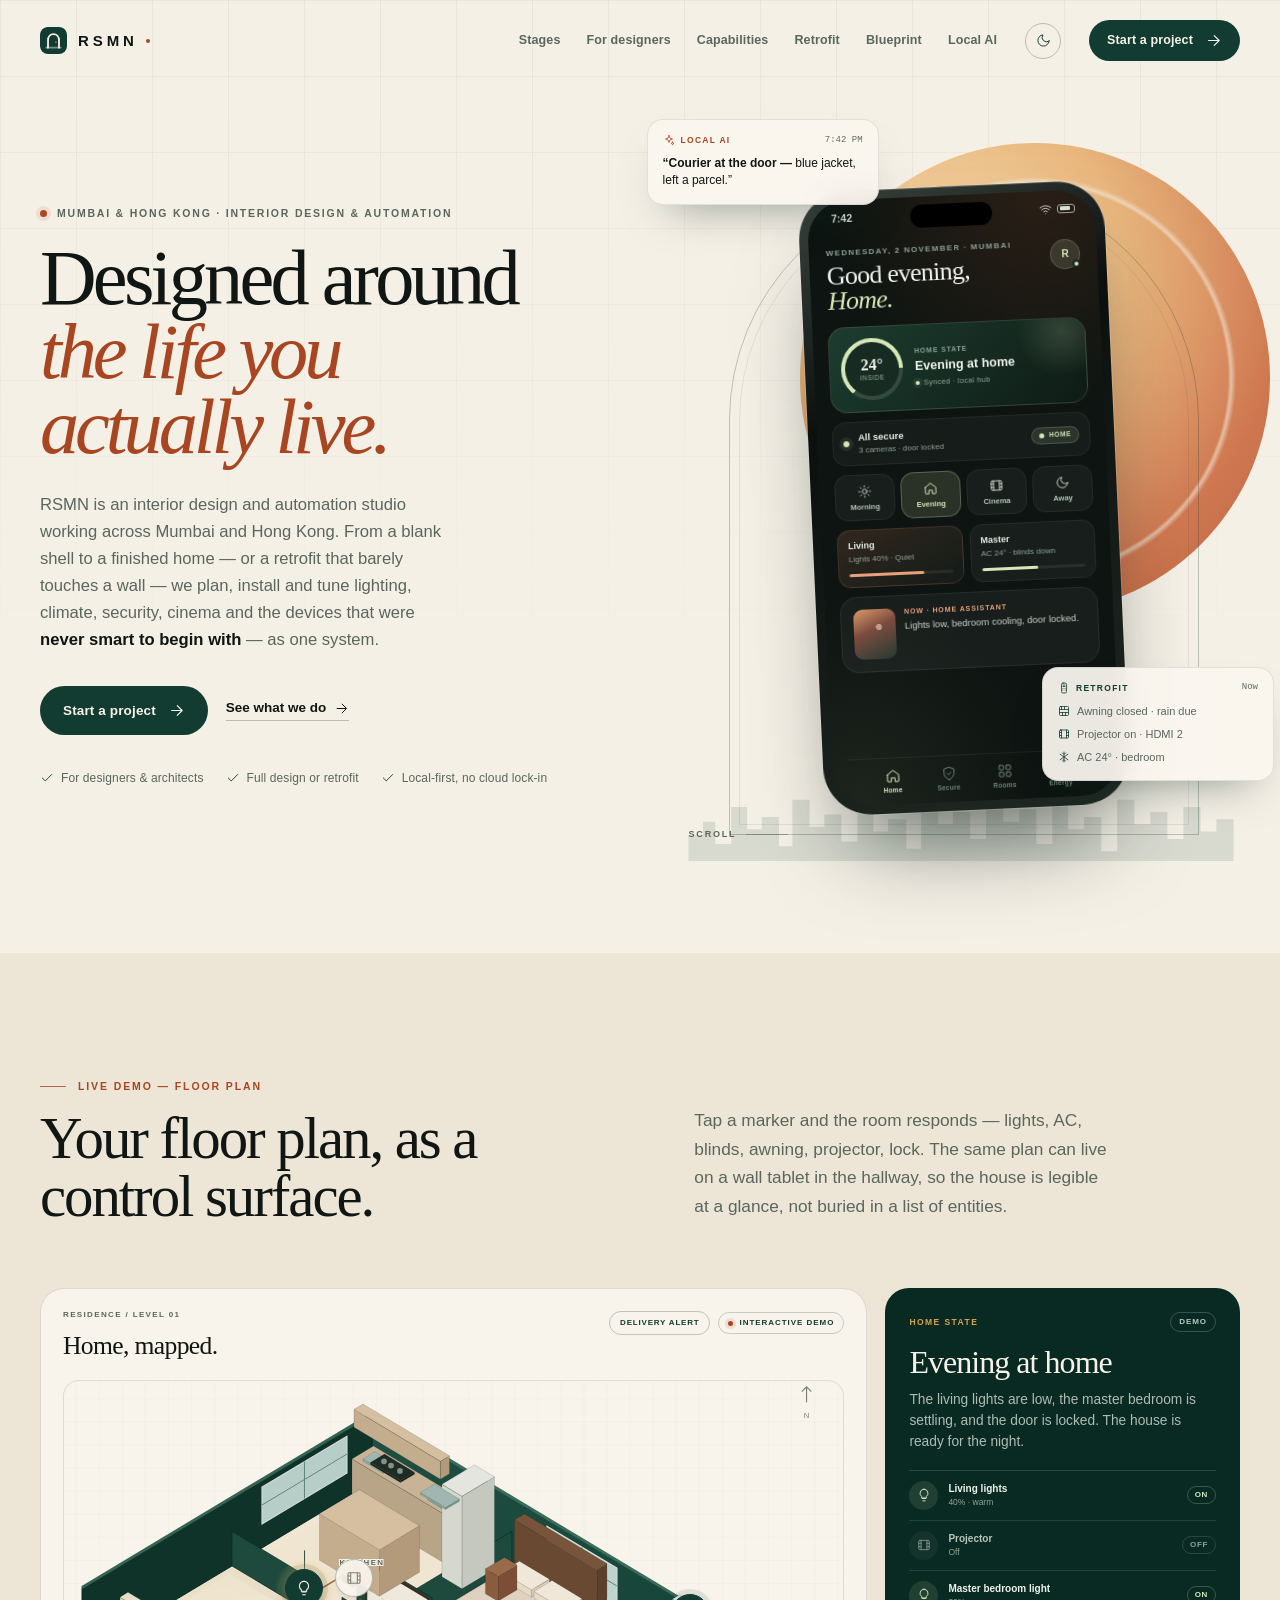
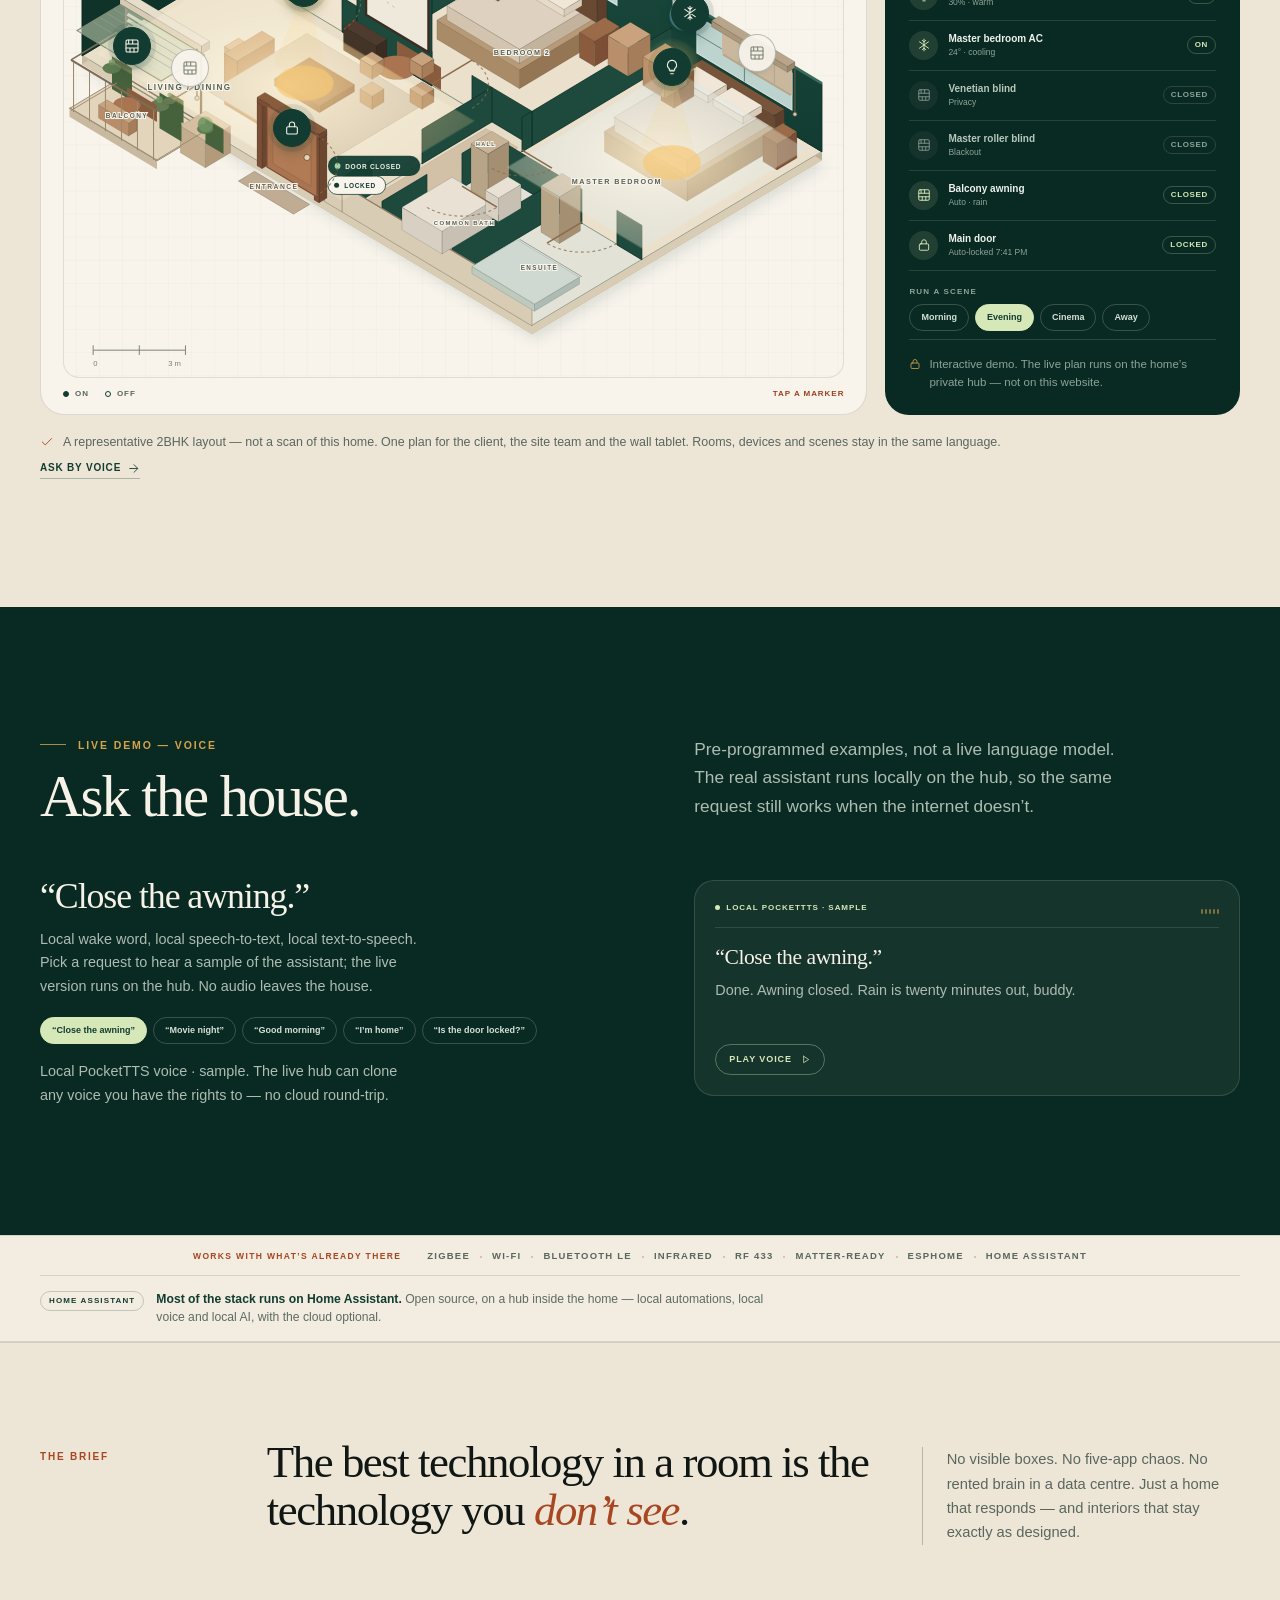
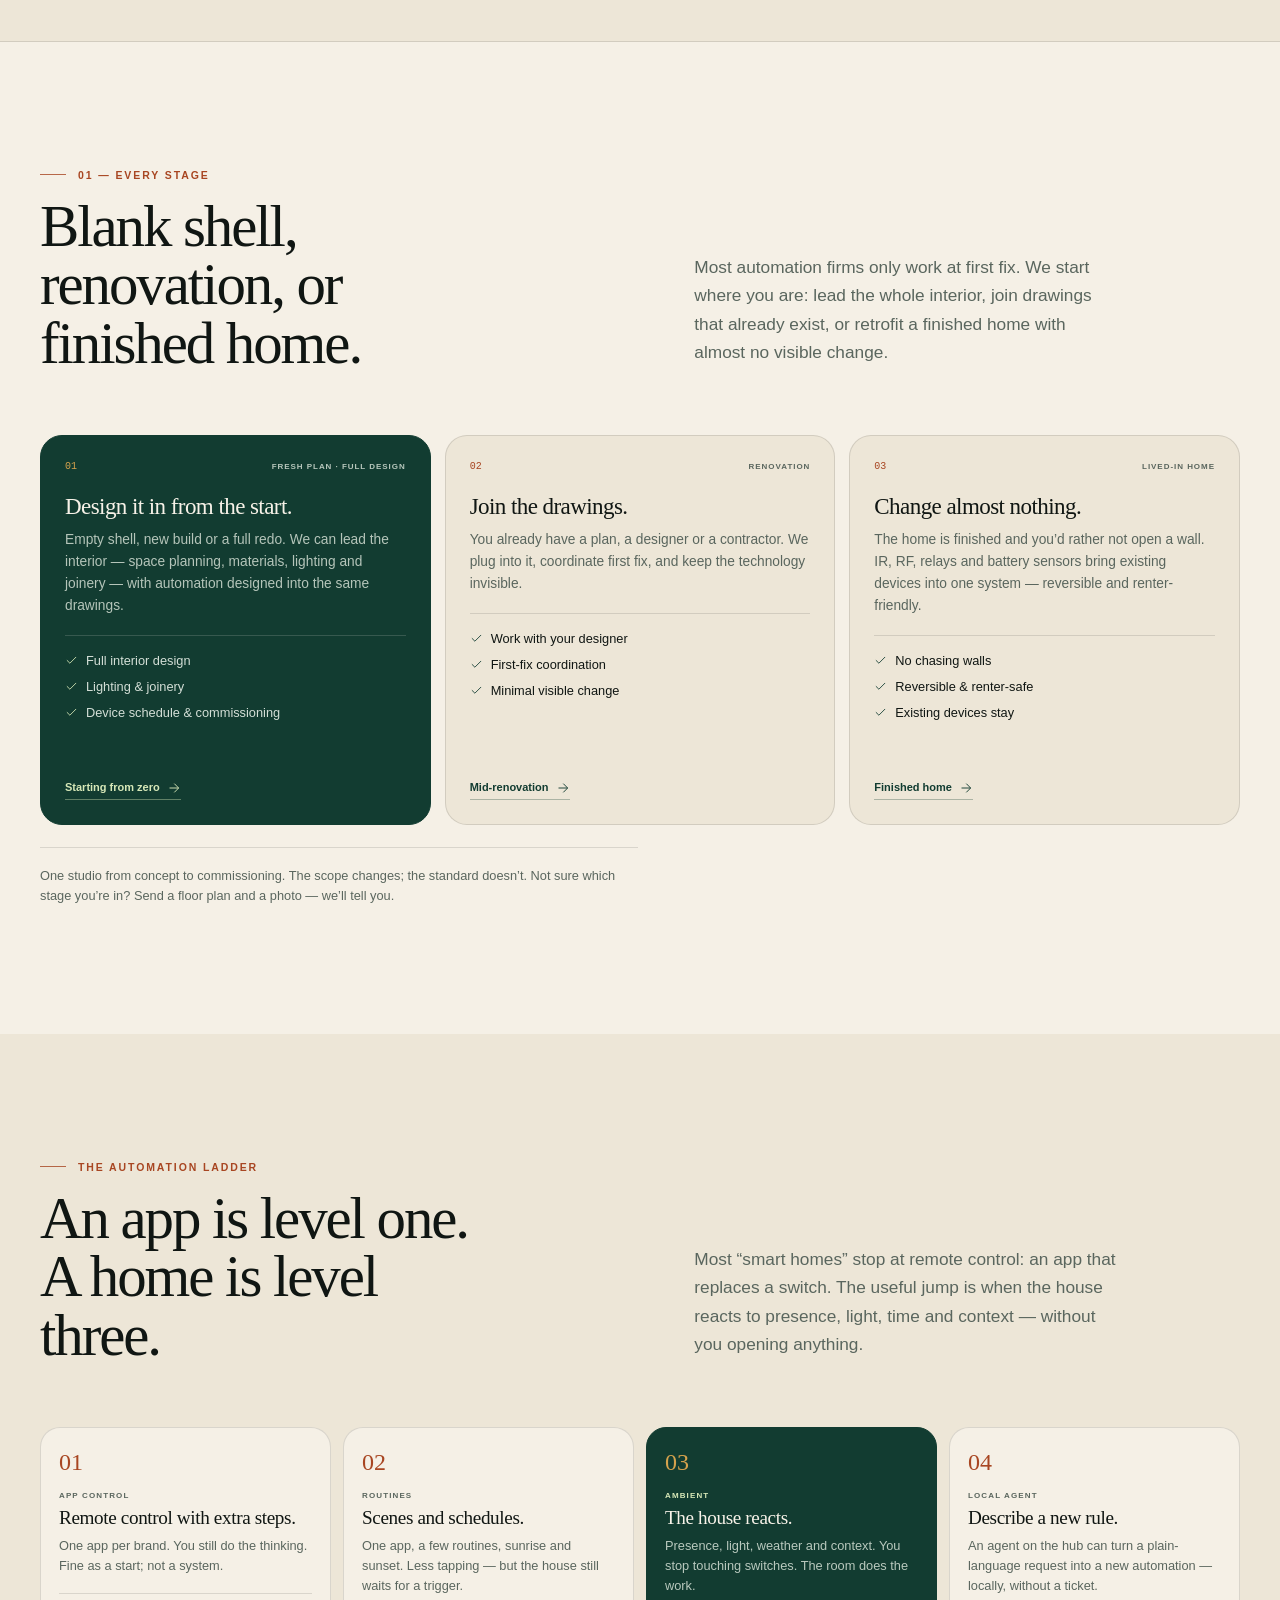
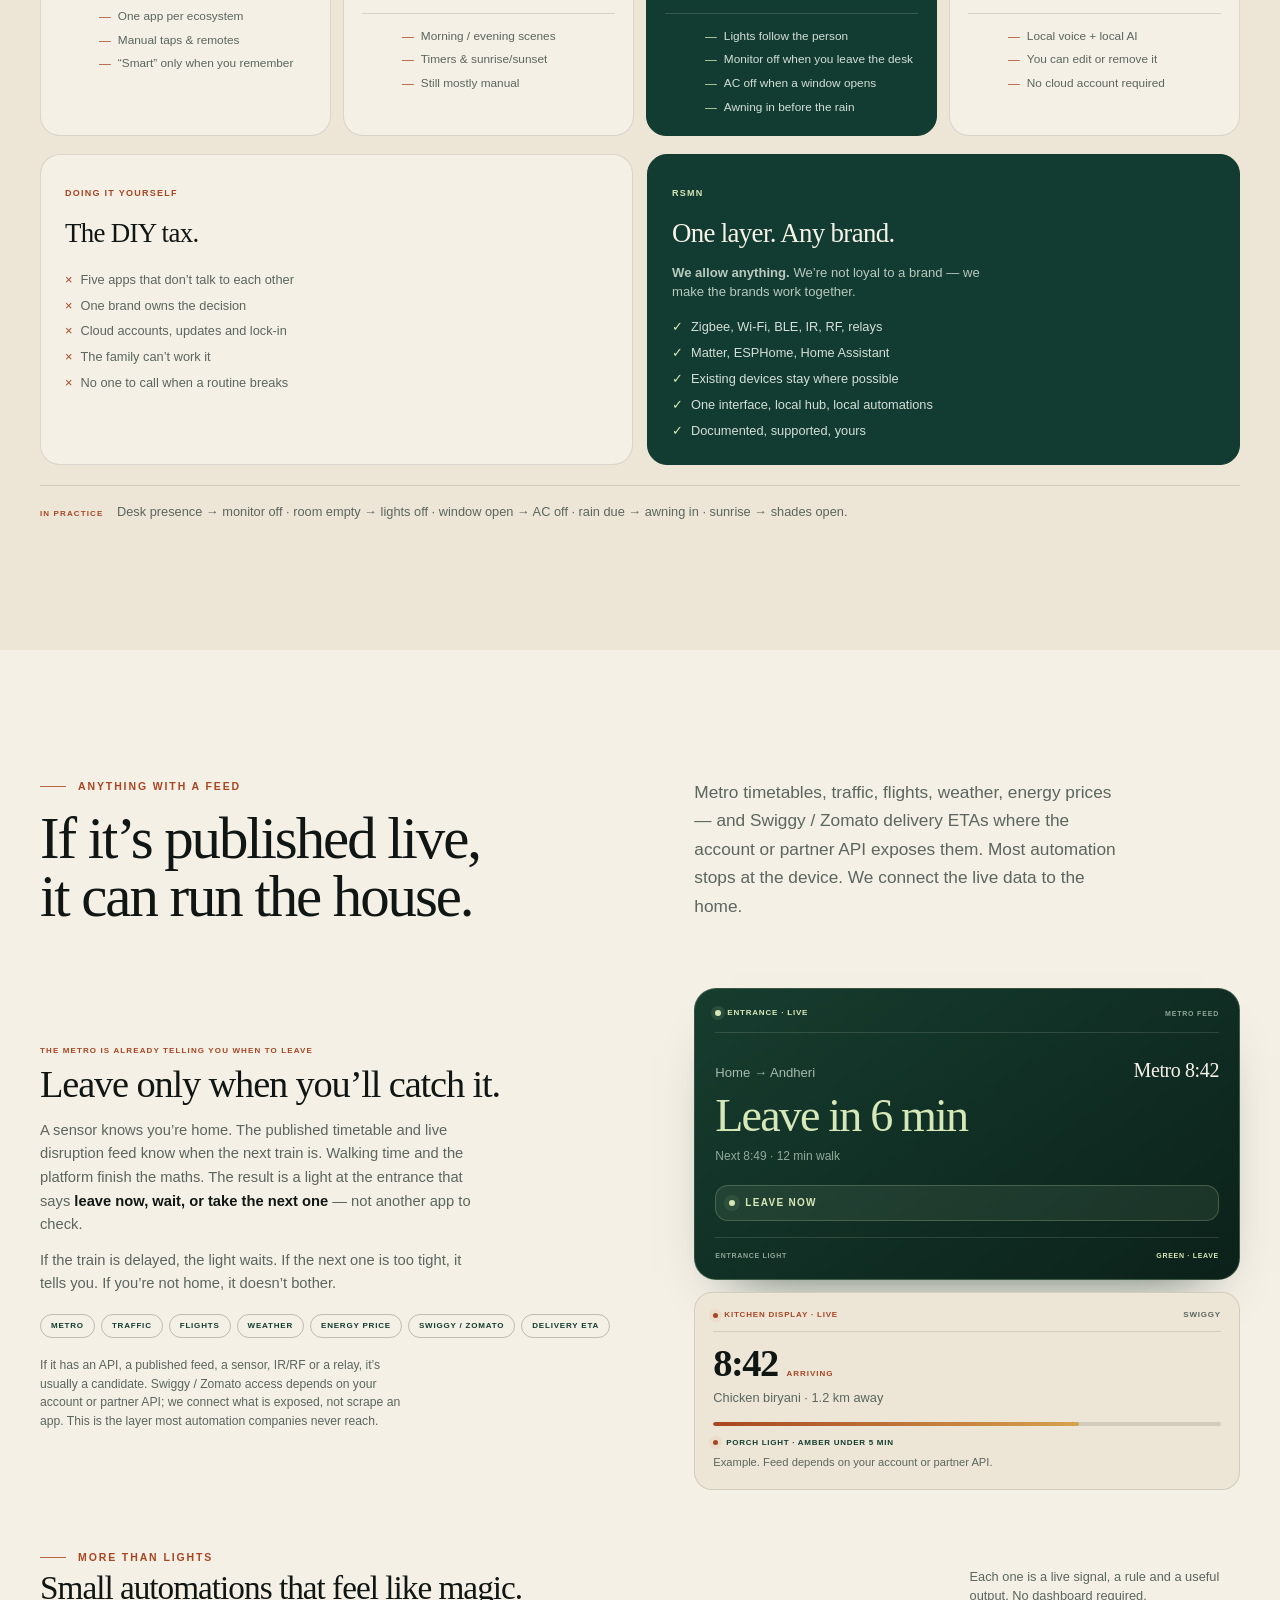
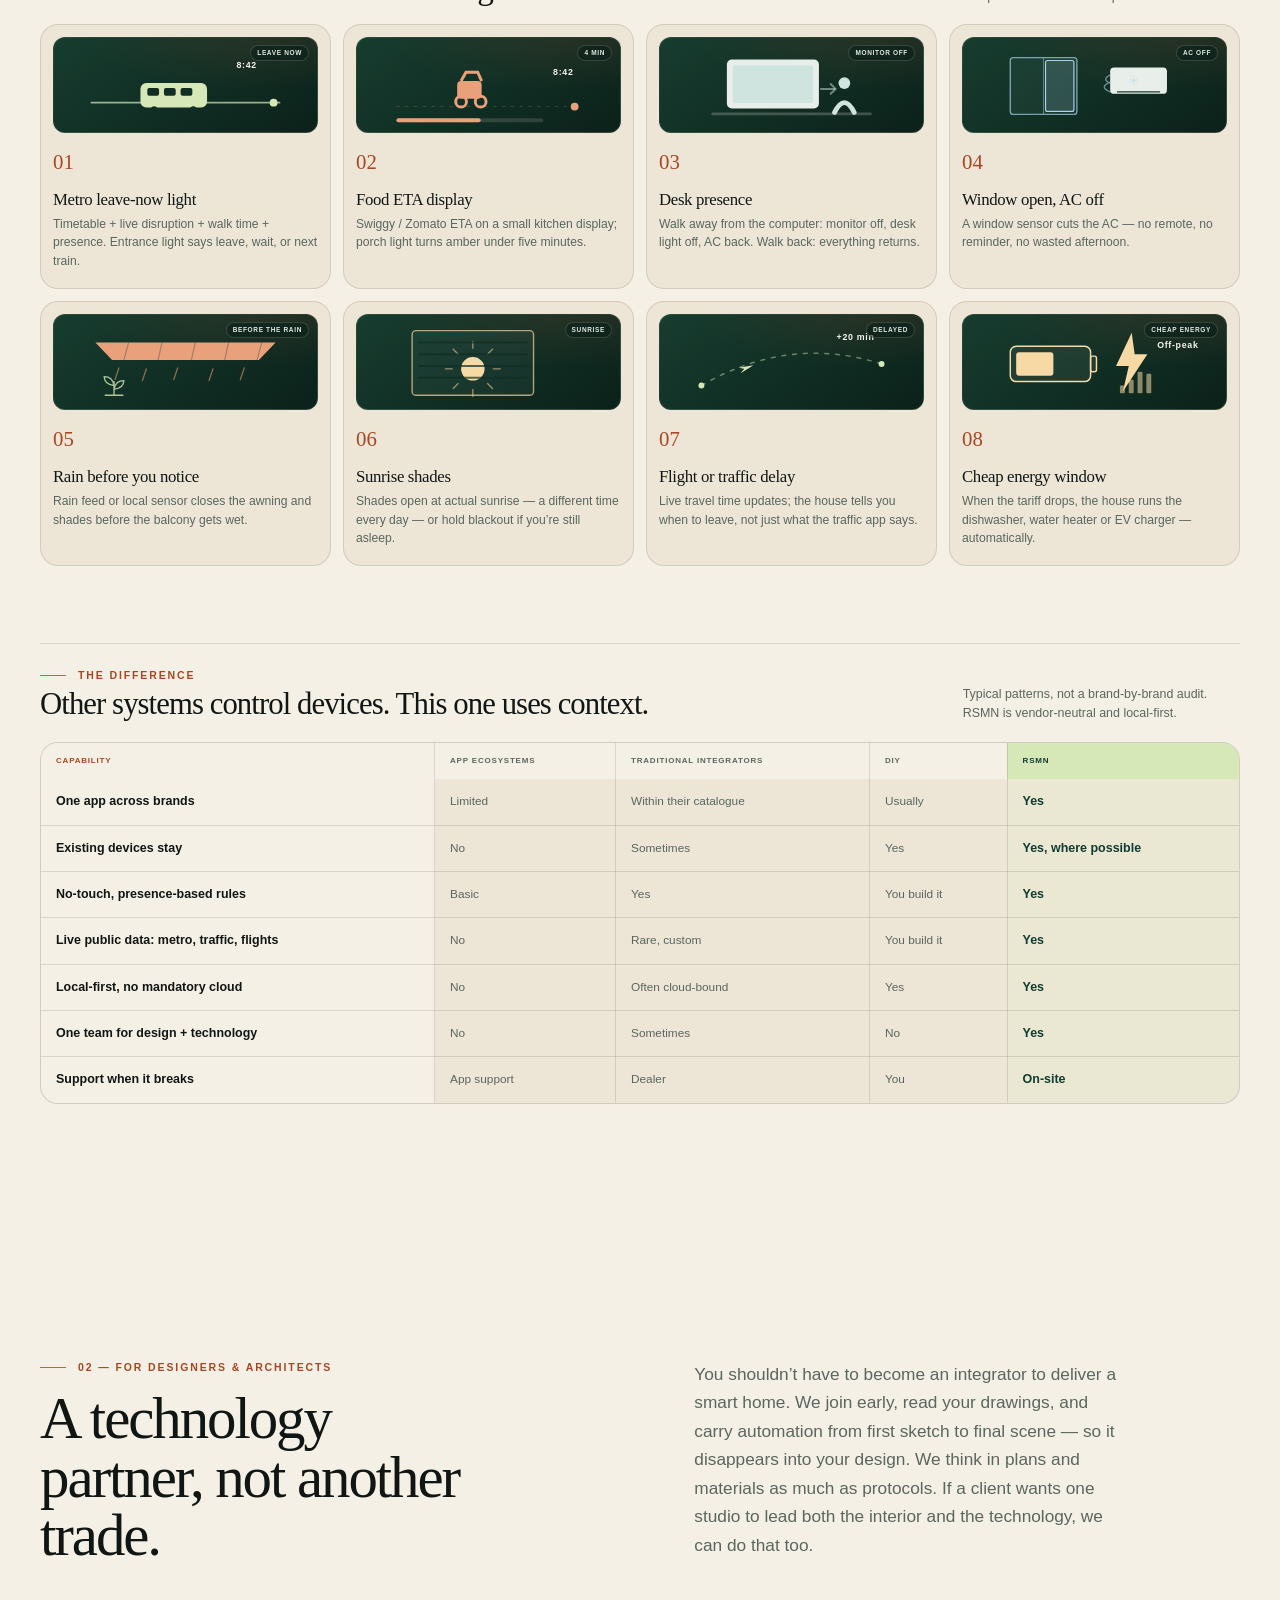
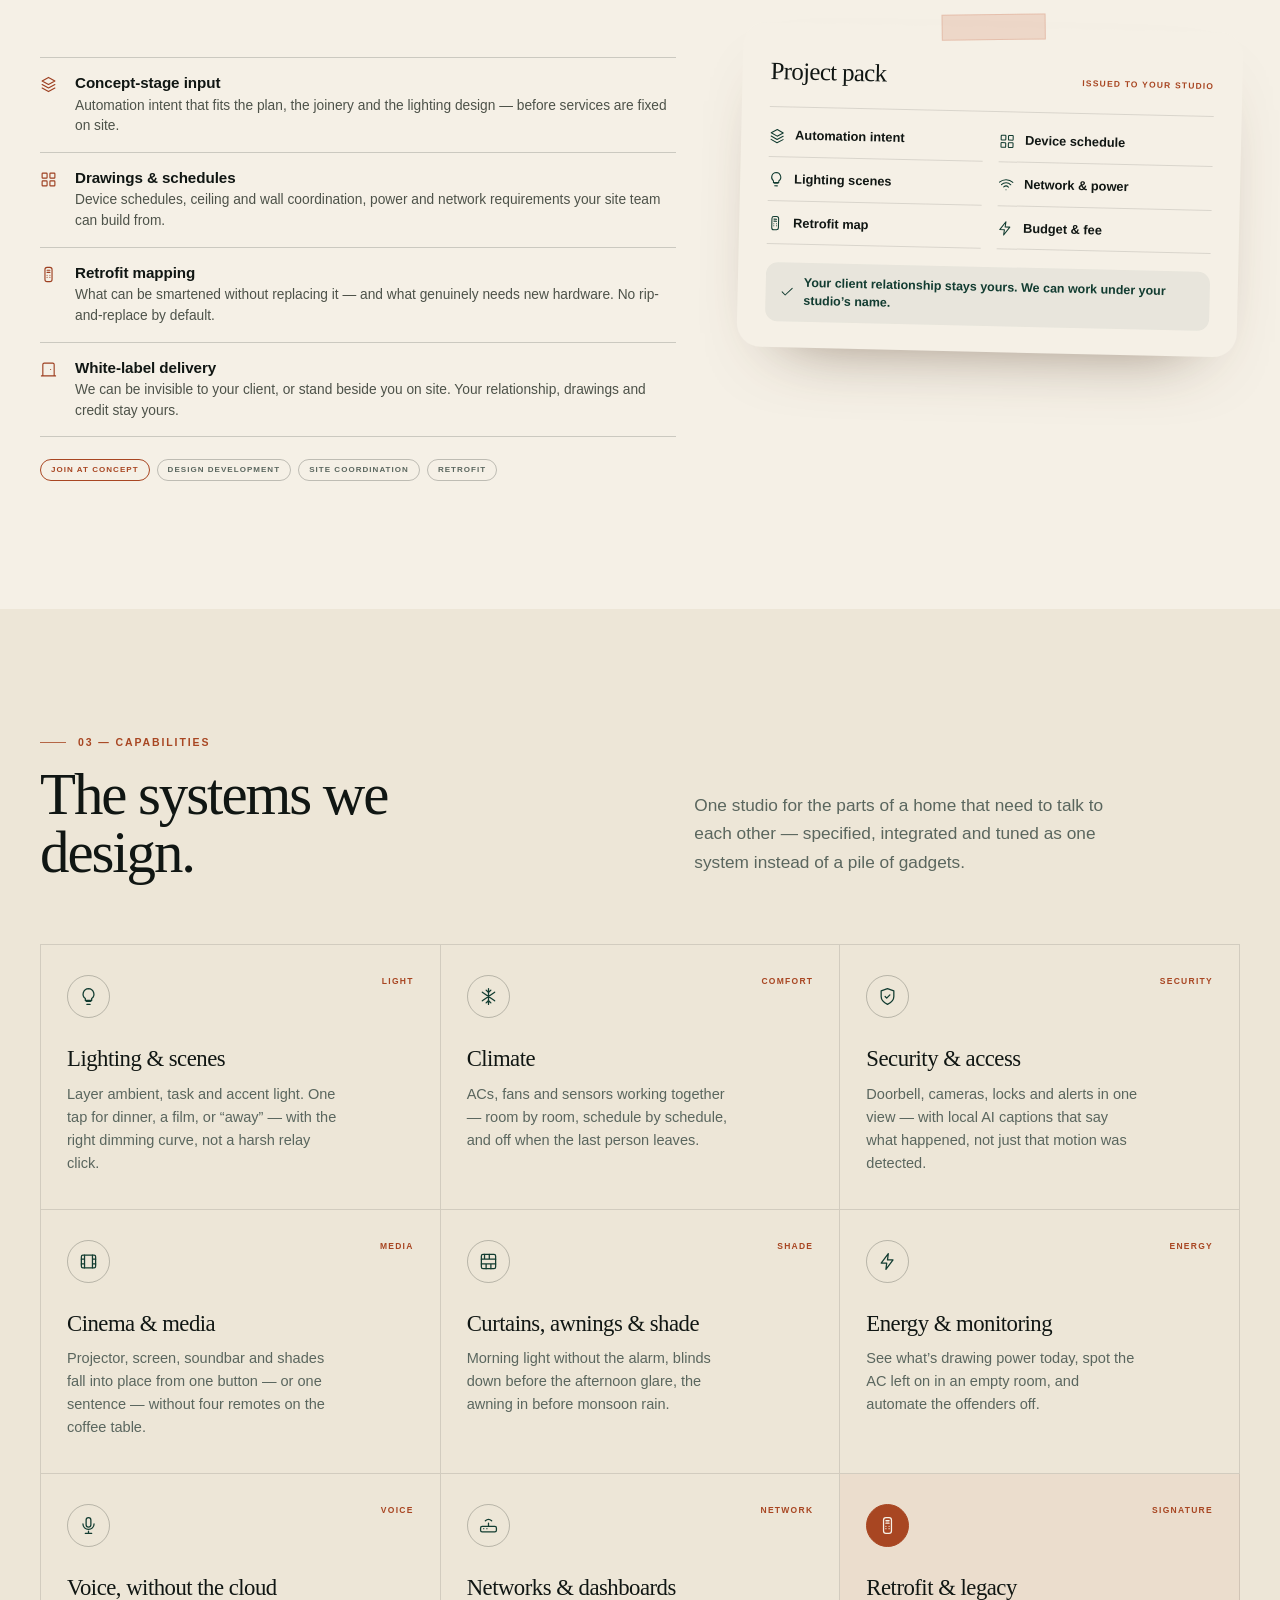
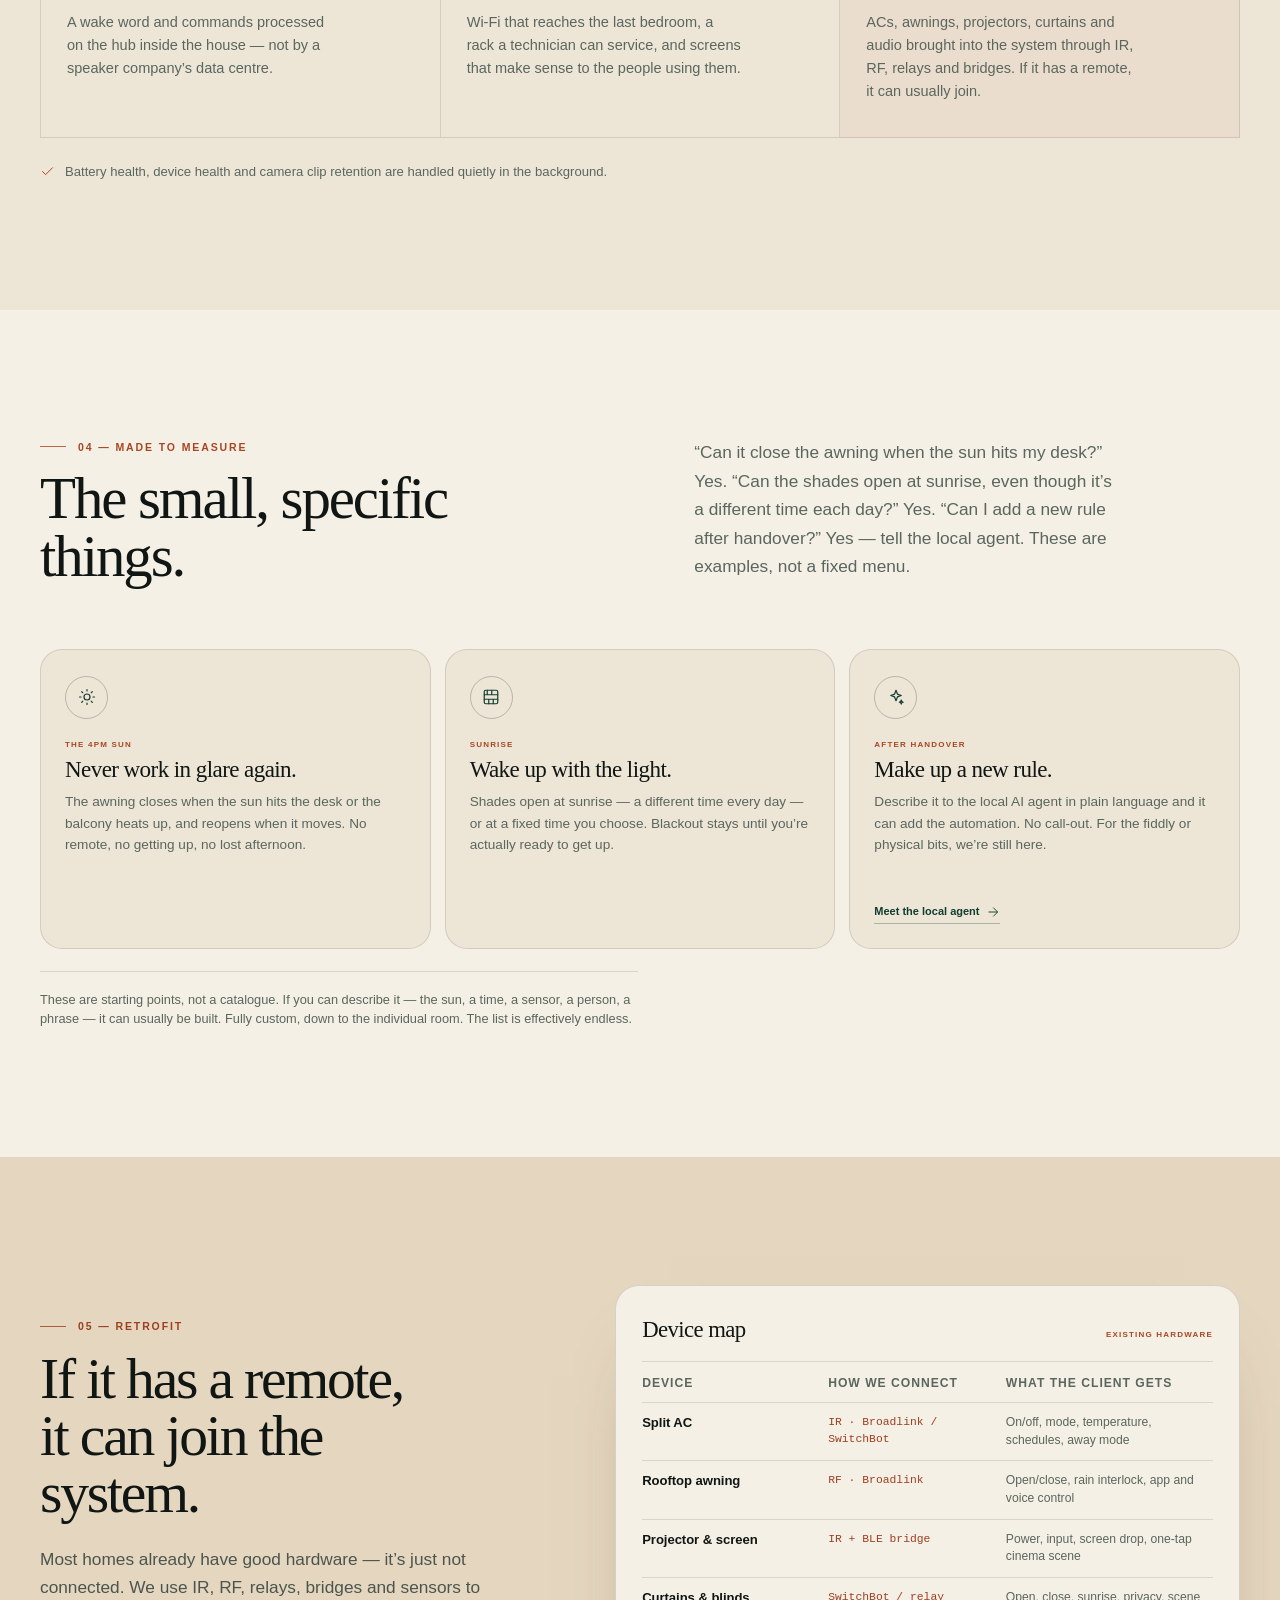
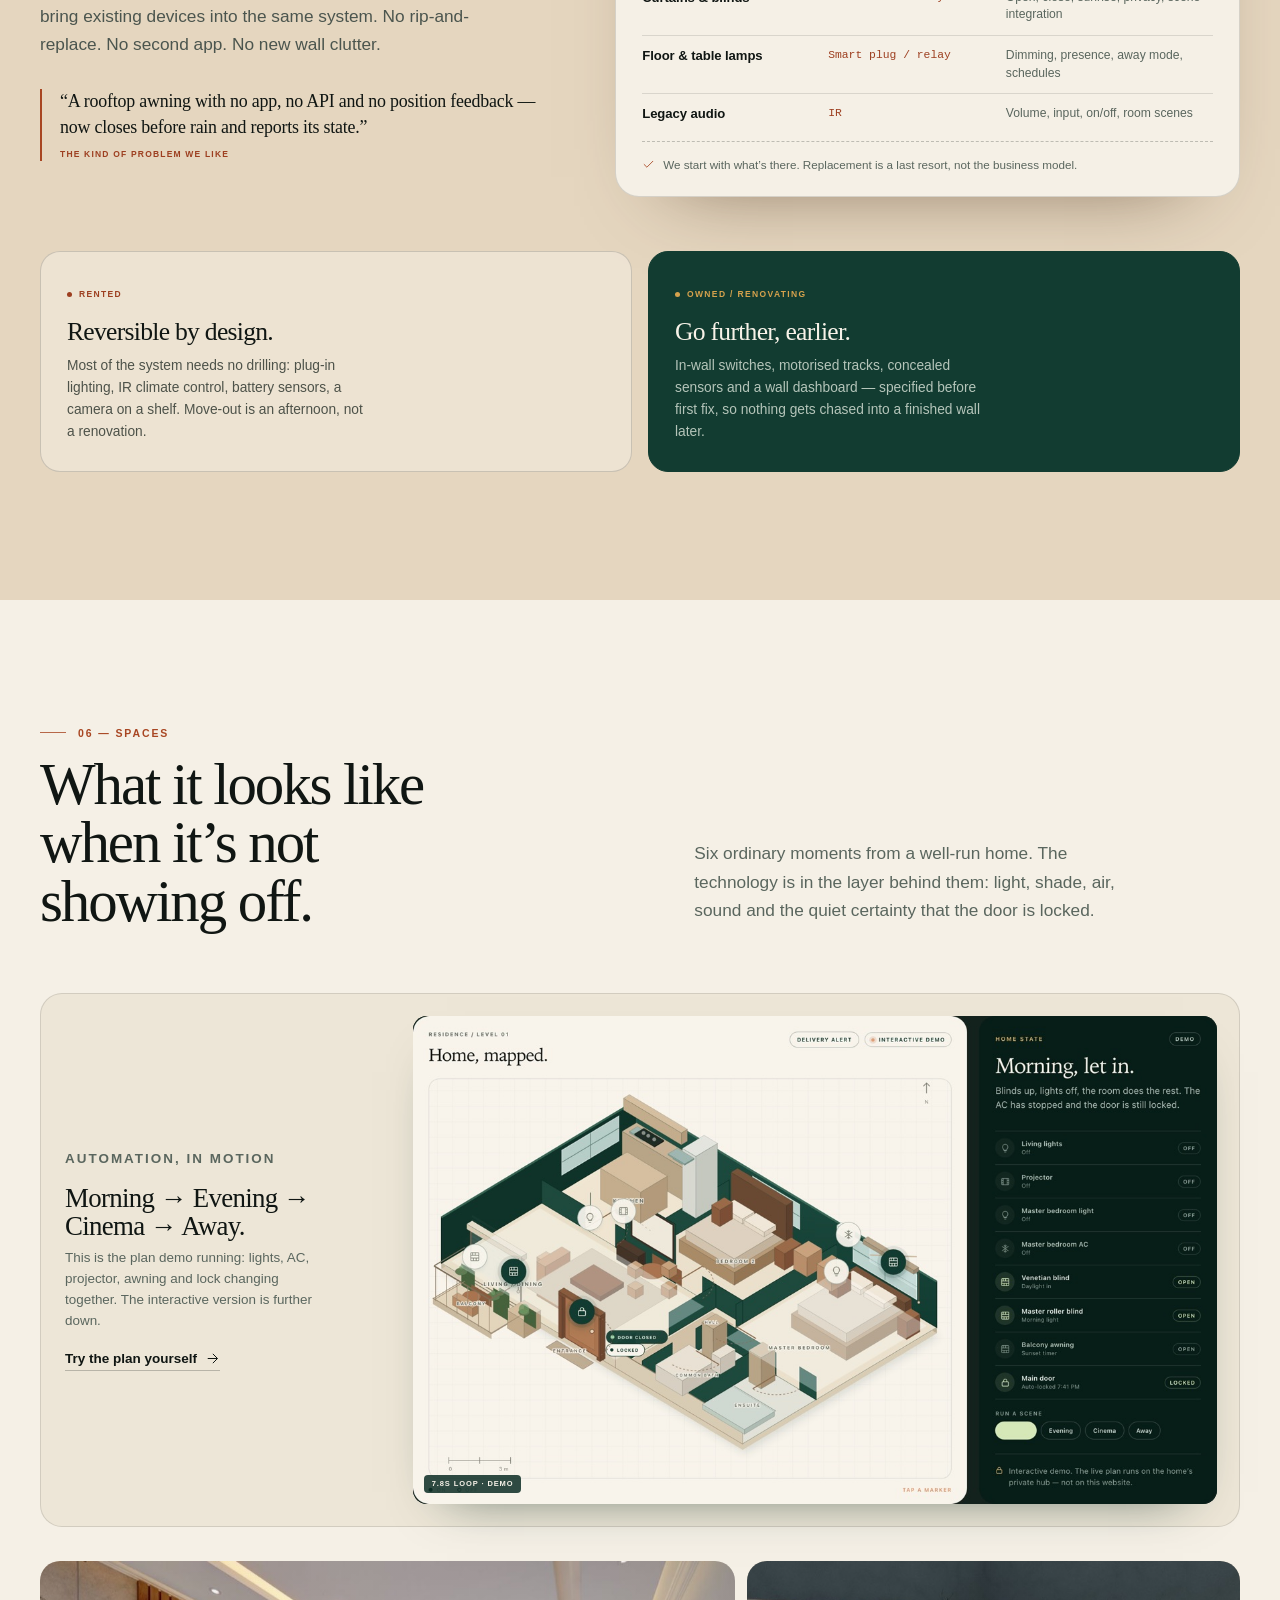
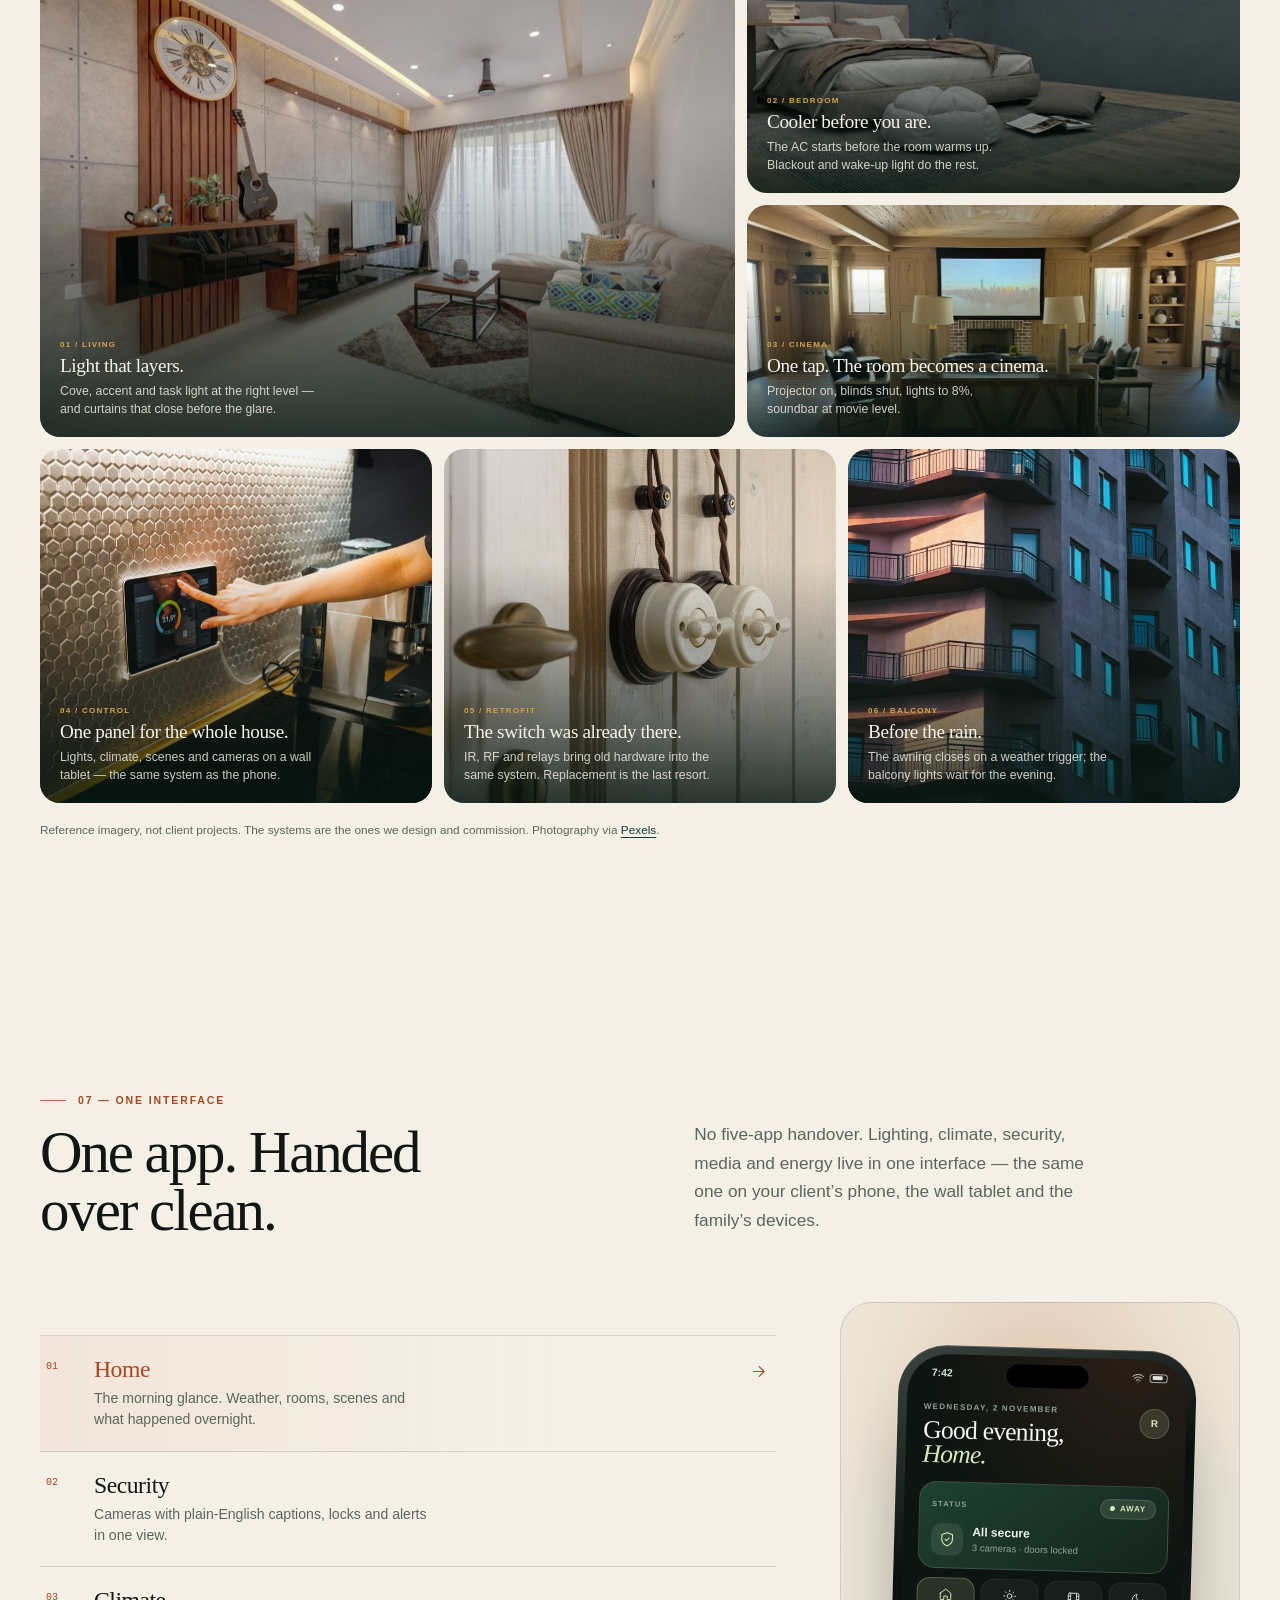
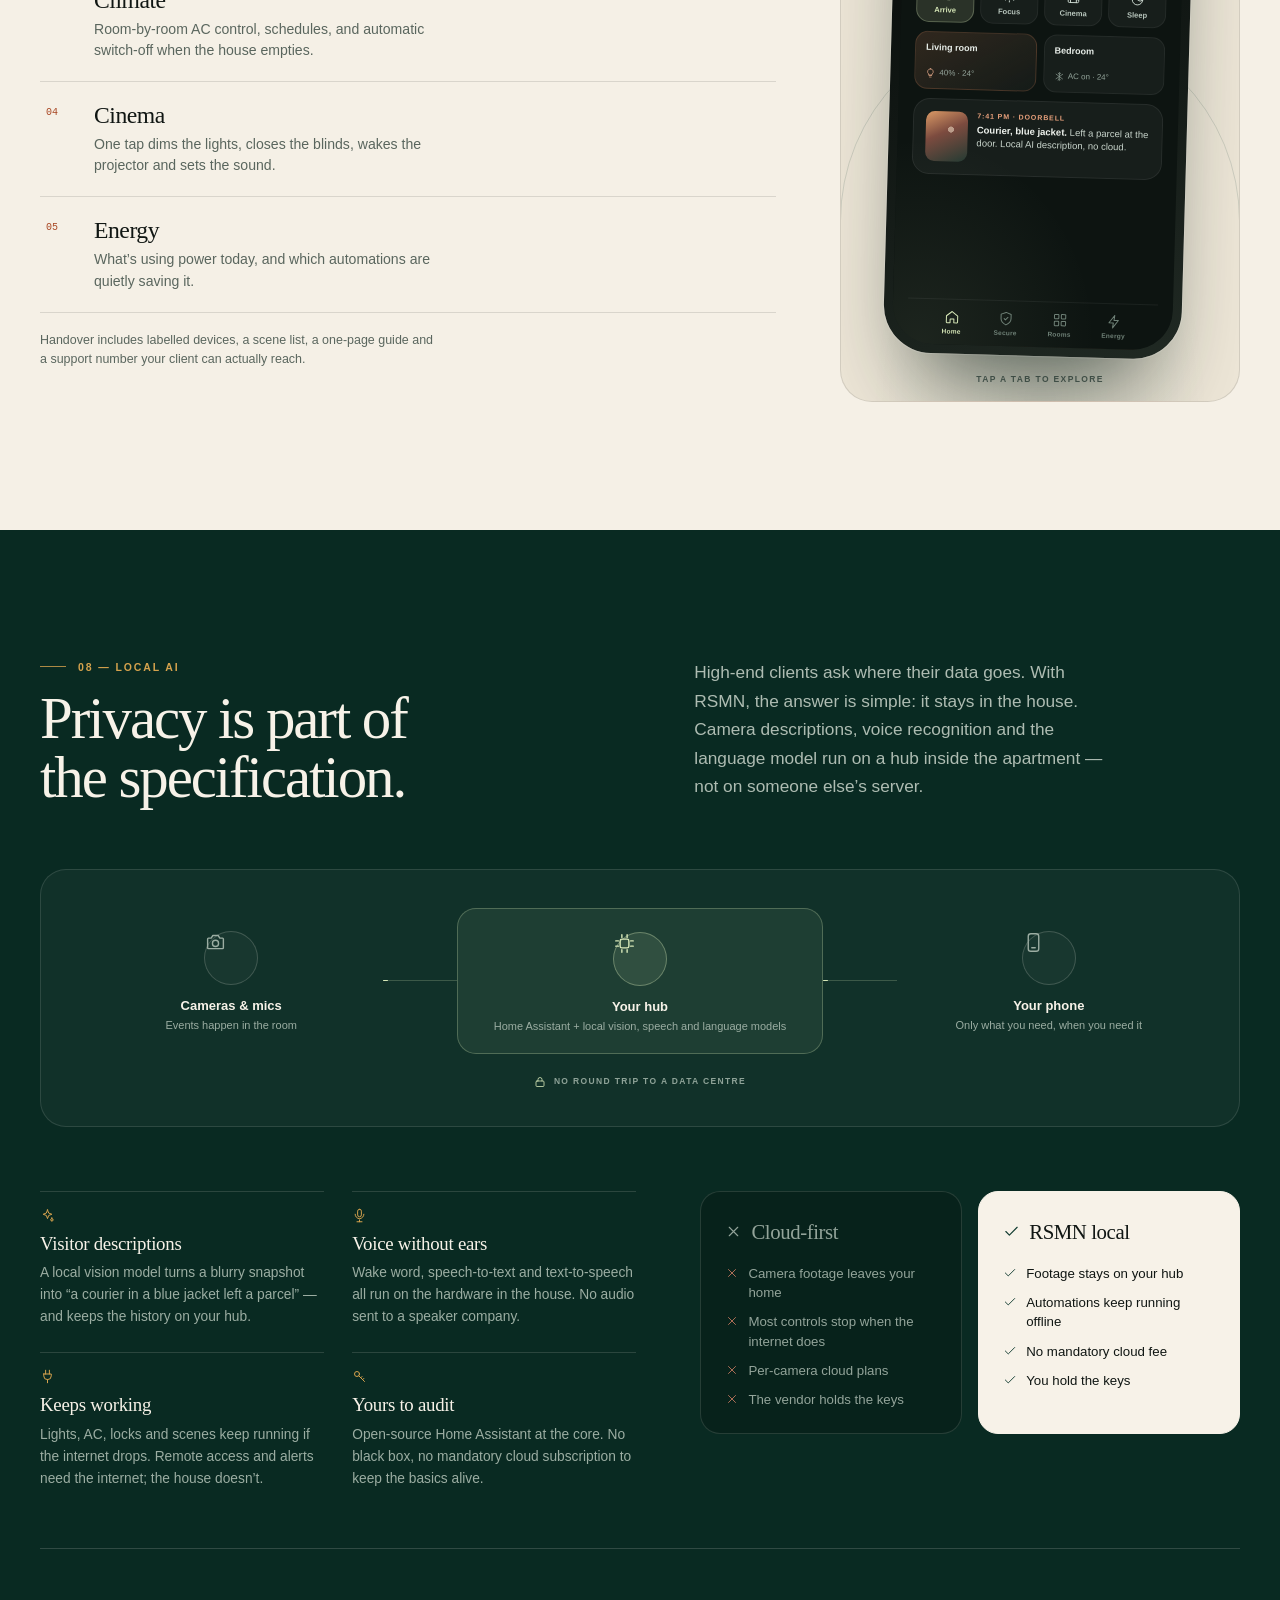
==== index.html @ 3bb7860f "Add animated visuals to automation examples" ====
<!DOCTYPE html>
<html lang="en-IN">
<head>
  <meta charset="utf-8" />
  <meta name="viewport" content="width=device-width, initial-scale=1" />
  <title>RSMN — Designed around the life you actually live | Mumbai &amp; Hong Kong</title>
  <meta name="description" content="Designed around the life you actually live. RSMN is an interior design and automation studio working across Mumbai and Hong Kong. From a blank shell to a finished home — or a retrofit that barely touches a wall — we design lighting, climate, security, cinema and local AI as one system." />
  <meta name="theme-color" content="#f5f0e6" />
  <meta name="color-scheme" content="light" />
  <link rel="icon" href="assets/mark.svg" type="image/svg+xml" />
  <link rel="canonical" href="https://araa47.github.io/rsmn-site/" />
  <link rel="stylesheet" href="styles.css?v=20261103r" />

  <meta name="author" content="RSMN" />
  <meta property="og:type" content="website" />
  <meta property="og:url" content="https://araa47.github.io/rsmn-site/" />
  <meta property="og:site_name" content="RSMN" />
  <meta property="og:title" content="RSMN — Designed around the life you actually live | Mumbai &amp; Hong Kong" />
  <meta property="og:description" content="Designed around the life you actually live. Full interior design, renovation integration or a minimal-change retrofit. One studio, one app, local-first." />
  <meta property="og:image" content="https://araa47.github.io/rsmn-site/assets/og.png?v=2" />
  <meta property="og:image:width" content="1200" />
  <meta property="og:image:height" content="630" />
  <meta property="og:image:alt" content="RSMN — Designed around the life you actually live. Interior design and automation, Mumbai and Hong Kong." />
  <meta property="og:locale" content="en_IN" />
  <meta name="twitter:card" content="summary_large_image" />
  <meta name="twitter:title" content="RSMN — Designed around the life you actually live | Mumbai &amp; Hong Kong" />
  <meta name="twitter:description" content="Designed around the life you actually live. Full interior design, renovation integration or a minimal-change retrofit. One studio, one app, local-first." />
  <meta name="twitter:image" content="https://araa47.github.io/rsmn-site/assets/og.png?v=2" />

  <script>
    document.documentElement.classList.add('js');
    (function () {
      try {
        var stored = localStorage.getItem('rsmn-theme');
        var dark = stored ? stored === 'dark' : window.matchMedia('(prefers-color-scheme: dark)').matches;
        document.documentElement.dataset.theme = dark ? 'dark' : 'light';
      } catch (e) {}
    })();
  </script>

  <script type="application/ld+json">
    {
      "@context": "https://schema.org",
      "@type": "ProfessionalService",
      "name": "RSMN",
      "url": "https://araa47.github.io/rsmn-site/",
      "description": "Interior design and automation studio in Mumbai and Hong Kong. RSMN designs from a blank shell, joins renovations, or retrofits finished homes with lighting, climate, security, cinema and local AI.",
      "areaServed": [
        { "@type": "City", "name": "Mumbai" },
        { "@type": "AdministrativeArea", "name": "Mumbai Metropolitan Region" },
        { "@type": "City", "name": "Hong Kong" }
      ],
      "serviceType": [
        "Interior design",
        "Space planning",
        "Lighting and joinery design",
        "Home automation consulting",
        "Retrofit automation",
        "Local AI integration"
      ],
      "priceRange": "₹₹"
    }
  </script>
</head>
<body>
  <a class="skip" href="#main">Skip to content</a>

  <!-- icon sprite: no external requests -->
  <svg xmlns="http://www.w3.org/2000/svg" class="sr-only" aria-hidden="true" focusable="false">
    <symbol id="i-arrow" viewBox="0 0 24 24"><path d="M5 12h14"/><path d="m13 5 7 7-7 7"/></symbol>
    <symbol id="i-check" viewBox="0 0 24 24"><path d="M20 6 9 17l-5-5"/></symbol>
    <symbol id="i-x" viewBox="0 0 24 24"><path d="M18 6 6 18M6 6l12 12"/></symbol>
    <symbol id="i-spark" viewBox="0 0 24 24"><path d="m12 3 1.9 5.1L19 10l-5.1 1.9L12 17l-1.9-5.1L5 10l5.1-1.9L12 3Z"/><path d="M19 16l.7 1.9L21.5 19l-1.8.7L19 21.5l-.7-1.8L16.5 19l1.8-1.1L19 16Z"/></symbol>
    <symbol id="i-shield" viewBox="0 0 24 24"><path d="M12 22s8-4 8-10V5l-8-3-8 3v7c0 6 8 10 8 10Z"/><path d="m9 12 2 2 4-4"/></symbol>
    <symbol id="i-bulb" viewBox="0 0 24 24"><path d="M9 18h6M10 22h4"/><path d="M12 2a7 7 0 0 0-4 12.6V17h8v-2.4A7 7 0 0 0 12 2Z"/></symbol>
    <symbol id="i-snow" viewBox="0 0 24 24"><path d="M12 2v20M4.2 6.5l15.6 11M19.8 6.5l-15.6 11M9 4l3 3 3-3M9 20l3-3 3 3"/></symbol>
    <symbol id="i-film" viewBox="0 0 24 24"><rect x="3" y="4" width="18" height="16" rx="2"/><path d="M7 4v16M17 4v16M3 9h4M3 15h4M17 9h4M17 15h4"/></symbol>
    <symbol id="i-blinds" viewBox="0 0 24 24"><rect x="3" y="3" width="18" height="18" rx="2"/><path d="M3 9h18M3 15h18M7 3v6M13 3v6M9 15v6M15 15v6"/></symbol>
    <symbol id="i-bolt" viewBox="0 0 24 24"><path d="m13 2-9 12h7l-1 8 9-12h-7l1-8Z"/></symbol>
    <symbol id="i-mic" viewBox="0 0 24 24"><rect x="9" y="2" width="6" height="12" rx="3"/><path d="M5 10a7 7 0 0 0 14 0M12 19v3M8 22h8"/></symbol>
    <symbol id="i-moon" viewBox="0 0 24 24"><path d="M21 12.8A9 9 0 1 1 11.2 3a7 7 0 0 0 9.8 9.8Z"/></symbol>
    <symbol id="i-camera" viewBox="0 0 24 24"><path d="M4 7h3l2-3h6l2 3h3a1 1 0 0 1 1 1v10a1 1 0 0 1-1 1H4a1 1 0 0 1-1-1V8a1 1 0 0 1 1-1Z"/><circle cx="12" cy="13" r="3.5"/></symbol>
    <symbol id="i-lock" viewBox="0 0 24 24"><rect x="4" y="10" width="16" height="11" rx="2"/><path d="M8 10V7a4 4 0 0 1 8 0v3"/></symbol>
    <symbol id="i-wifi" viewBox="0 0 24 24"><path d="M2 8.8a15 15 0 0 1 20 0M5 12.5a10 10 0 0 1 14 0M8.5 16a5 5 0 0 1 7 0M12 20h.01"/></symbol>
    <symbol id="i-home" viewBox="0 0 24 24"><path d="m3 10 9-7 9 7v10a1 1 0 0 1-1 1h-5v-6H9v6H4a1 1 0 0 1-1-1V10Z"/></symbol>
    <symbol id="i-message" viewBox="0 0 24 24"><path d="M21 11.5a8.5 8.5 0 0 1-8.5 8.5H8l-5 3 1.2-5.2A8.5 8.5 0 1 1 21 11.5Z"/></symbol>
    <symbol id="i-plus" viewBox="0 0 24 24"><path d="M12 5v14M5 12h14"/></symbol>
    <symbol id="i-plug" viewBox="0 0 24 24"><path d="M9 2v6M15 2v6M6 8h12v3a6 6 0 0 1-12 0V8ZM12 17v5"/></symbol>
    <symbol id="i-remote" viewBox="0 0 24 24"><rect x="7" y="2" width="10" height="20" rx="3"/><path d="M10 6h4M10 9h4M10 13h.01M14 13h.01M10 16h.01M14 16h.01"/></symbol>
    <symbol id="i-layers" viewBox="0 0 24 24"><path d="m12 2 9 5-9 5-9-5 9-5Z"/><path d="m3 12 9 5 9-5M3 17l9 5 9-5"/></symbol>
    <symbol id="i-grid" viewBox="0 0 24 24"><rect x="3" y="3" width="7" height="7" rx="1"/><rect x="14" y="3" width="7" height="7" rx="1"/><rect x="3" y="14" width="7" height="7" rx="1"/><rect x="14" y="14" width="7" height="7" rx="1"/></symbol>
    <symbol id="i-cpu" viewBox="0 0 24 24"><rect x="7" y="7" width="10" height="10" rx="2"/><path d="M9 2v3M15 2v3M9 19v3M15 19v3M2 9h3M2 15h3M19 9h3M19 15h3"/></symbol>
    <symbol id="i-play" viewBox="0 0 24 24"><path d="m8 5 11 7-11 7V5Z"/></symbol>
    <symbol id="i-key" viewBox="0 0 24 24"><circle cx="8" cy="8" r="4"/><path d="m11 11 9 9M17 17l2-2M14 14l2-2"/></symbol>
    <symbol id="i-router" viewBox="0 0 24 24"><rect x="2" y="13" width="20" height="7" rx="2"/><path d="M6 16h.01M10 16h.01M12 13V9"/><path d="M8 6a6 6 0 0 1 8 0"/></symbol>
    <symbol id="i-sun" viewBox="0 0 24 24"><circle cx="12" cy="12" r="4"/><path d="M12 2v2M12 20v2M4.9 4.9l1.4 1.4M17.7 17.7l1.4 1.4M2 12h2M20 12h2M4.9 19.1l1.4-1.4M17.7 6.3l1.4-1.4"/></symbol>
    <symbol id="i-door" viewBox="0 0 24 24"><path d="M4 21V5a2 2 0 0 1 2-2h12a2 2 0 0 1 2 2v16M2 21h20M15 12h.01"/></symbol>
    <symbol id="i-smartphone" viewBox="0 0 24 24"><rect x="6" y="2" width="12" height="20" rx="3"/><path d="M10 18h4"/></symbol>
  </svg>

  <header class="site-header" id="site-header">
    <div class="wrap header__inner">
      <a class="brand" href="#top" aria-label="RSMN home">
        <img class="brand__mark" src="assets/mark.svg" width="27" height="27" alt="" />
        <span class="brand__word">RSMN</span>
      </a>
      <nav class="nav" aria-label="Primary">
        <a href="#stages">Stages</a>
        <a href="#designers">For designers</a>
        <a href="#capabilities">Capabilities</a>
        <a href="#retrofit">Retrofit</a>
        <a href="#blueprint">Blueprint</a>
        <a href="#local-ai">Local AI</a>
      </nav>
      <button class="theme-toggle" id="themeToggle" type="button" aria-label="Switch to dark mode" aria-pressed="false">
        <svg class="icon" aria-hidden="true"><use href="#i-moon"/></svg>
      </button>
      <div class="header__cta">
        <a class="btn btn--sm" href="https://wa.me/85293177819?text=Hi%20RSMN%2C%20I%27d%20like%20to%20discuss%20automation%20for%20a%20project." target="_blank" rel="noopener">
          Start a project
          <svg class="icon" aria-hidden="true"><use href="#i-arrow"/></svg>
        </a>
      </div>
      <button class="menu-btn" type="button" aria-expanded="false" aria-controls="mobile-menu" aria-label="Open menu">
        <span></span><span></span>
      </button>
    </div>
  </header>

  <nav class="mobile-menu" id="mobile-menu" aria-label="Mobile">
    <a href="#stages">Every stage</a>
    <a href="#designers">For designers</a>
    <a href="#capabilities">Capabilities</a>
    <a href="#retrofit">Retrofit</a>
    <a href="#custom">Made to measure</a>
    <a href="#spaces">Spaces</a>
    <a href="#pricing">Pricing</a>
    <a href="#blueprint">Blueprint</a>
    <a href="#local-ai">Local AI</a>
    <a href="#process">Process</a>
    <a href="#engagement">Engagement</a>
    <a href="#faq">Questions</a>
    <a class="btn" href="https://wa.me/85293177819?text=Hi%20RSMN%2C%20I%27d%20like%20to%20discuss%20automation%20for%20a%20project." target="_blank" rel="noopener">
      Start a project
      <svg class="icon" aria-hidden="true"><use href="#i-arrow"/></svg>
    </a>
  </nav>

  <main id="main">
    <!-- ============================== hero ============================== -->
    <section class="hero" id="top">
      <div class="wrap">
        <div class="hero__grid">
          <div class="hero__copy">
            <p class="eyebrow">Mumbai &amp; Hong Kong · Interior design &amp; automation</p>
            <h1>Designed around<br /><em>the life you<br />actually live.</em></h1>
            <p class="hero__sub">
              RSMN is an interior design and automation studio working across Mumbai and Hong
              Kong. From a blank shell to a finished home — or a retrofit that barely touches a wall — we
              plan, install and tune lighting, climate, security, cinema and the devices
              that were <strong>never smart to begin with</strong> — as one system.
            </p>
            <div class="hero__actions">
              <a class="btn" href="https://wa.me/85293177819?text=Hi%20RSMN%2C%20I%27d%20like%20to%20start%20a%20project." target="_blank" rel="noopener">
                Start a project
                <svg class="icon" aria-hidden="true"><use href="#i-arrow"/></svg>
              </a>
              <a class="text-link" href="#capabilities">
                See what we do
                <svg class="icon" aria-hidden="true"><use href="#i-arrow"/></svg>
              </a>
            </div>
            <ul class="hero__proof">
              <li><svg class="icon" aria-hidden="true"><use href="#i-check"/></svg> For designers &amp; architects</li>
              <li><svg class="icon" aria-hidden="true"><use href="#i-check"/></svg> Full design or retrofit</li>
              <li><svg class="icon" aria-hidden="true"><use href="#i-check"/></svg> Local-first, no cloud lock-in</li>
            </ul>
          </div>

          <div class="hero__visual">
            <span class="hero__sun" aria-hidden="true"></span>
            <span class="hero__arch" aria-hidden="true"></span>
            <svg class="hero__skyline" viewBox="0 0 900 160" preserveAspectRatio="none" aria-hidden="true">
              <path fill="currentColor" d="M0 [base64]"/>
            </svg>

            <aside class="float-card float-card--ai" aria-label="Local AI example">
              <div class="float-card__top">
                <span class="float-card__label"><svg class="icon" aria-hidden="true"><use href="#i-spark"/></svg> Local AI</span>
                <span class="float-card__time">7:42 PM</span>
              </div>
              <p><b>“Courier at the door —</b> blue jacket, left a parcel.”</p>
            </aside>

            <aside class="float-card float-card--status" aria-label="Retrofit example">
              <div class="float-card__top">
                <span class="float-card__label"><svg class="icon" aria-hidden="true"><use href="#i-remote"/></svg> Retrofit</span>
                <span class="float-card__time">Now</span>
              </div>
              <div class="float-card__rows">
                <span><svg class="icon" aria-hidden="true"><use href="#i-blinds"/></svg> Awning closed · rain due</span>
                <span><svg class="icon" aria-hidden="true"><use href="#i-film"/></svg> Projector on · HDMI 2</span>
                <span><svg class="icon" aria-hidden="true"><use href="#i-snow"/></svg> AC 24° · bedroom</span>
              </div>
            </aside>

            <div class="phone" aria-hidden="true">
              <div class="phone__screen">
                <div class="island" aria-hidden="true"></div>
                <div class="app-screen">
                  <div class="statusbar"><span>7:42</span><span class="statusbar__icons"><svg class="icon" aria-hidden="true"><use href="#i-wifi"/></svg><span class="battery" aria-hidden="true"></span></span></div>
                  <div class="app">
                    <div class="app__head">
                      <div>
                        <div class="app__eyebrow">Wednesday, 2 November · Mumbai</div>
                        <div class="app__title">Good evening,<br /><em>Home.</em></div>
                      </div>
                      <span class="avatar" aria-hidden="true">R<i class="avatar__live"></i></span>
                    </div>
                    <div class="app__body">
                      <div class="app-hero">
                        <div class="app-hero__ring" aria-hidden="true">
                          <span data-phone-temp>21°</span>
                          <small>inside</small>
                        </div>
                        <div class="app-hero__copy">
                          <span class="app-hero__label">Home state</span>
                          <strong data-phone-state>Evening at home</strong>
                          <span class="app-hero__sync"><i></i> Synced · local hub</span>
                        </div>
                      </div>

                      <div class="app-security">
                        <i class="app-security__dot" aria-hidden="true"></i>
                        <div>
                          <strong data-phone-secure>All secure</strong>
                          <span data-phone-secure-sub>3 cameras · door locked</span>
                        </div>
                        <span class="pill" data-phone-pill>Home</span>
                      </div>

                      <div class="scenes">
                        <span class="scene" data-phone-scene="morning"><svg class="icon" aria-hidden="true"><use href="#i-sun"/></svg> Morning</span>
                        <span class="scene is-on" data-phone-scene="evening"><svg class="icon" aria-hidden="true"><use href="#i-home"/></svg> Evening</span>
                        <span class="scene" data-phone-scene="cinema"><svg class="icon" aria-hidden="true"><use href="#i-film"/></svg> Cinema</span>
                        <span class="scene" data-phone-scene="away"><svg class="icon" aria-hidden="true"><use href="#i-moon"/></svg> Away</span>
                      </div>

                      <div class="room-grid">
                        <div class="room room--warm">
                          <span class="room__name">Living</span>
                          <span class="room__meta" data-phone-living>Lights 40% · Quiet</span>
                          <span class="room__bar" aria-hidden="true"><i style="width:72%"></i></span>
                        </div>
                        <div class="room">
                          <span class="room__name">Master</span>
                          <span class="room__meta" data-phone-master>AC 24° · blinds down</span>
                          <span class="room__bar" aria-hidden="true"><i style="width:55%"></i></span>
                        </div>
                      </div>

                      <div class="ui-card app-activity">
                        <div class="activity">
                          <span class="activity__thumb" aria-hidden="true"></span>
                          <div>
                            <div class="activity__label" data-phone-activity-label>Now · Home Assistant</div>
                            <p class="activity__text" data-phone-activity><b>Evening at home.</b> Lights low, door locked, the house is settled.</p>
                          </div>
                        </div>
                      </div>
                    </div>

                    <div class="app-notify" id="phoneNotify" hidden>
                      <span class="app-notify__icon"><svg class="icon" aria-hidden="true"><use href="#i-message"/></svg></span>
                      <div><strong>Food delivery</strong><span>Rider outside · Gate 1</span></div>
                      <span class="app-notify__dot"></span>
                    </div>

                    <div class="app-nav" aria-hidden="true">
                      <span class="is-on"><svg class="icon"><use href="#i-home"/></svg> Home</span>
                      <span><svg class="icon"><use href="#i-shield"/></svg> Secure</span>
                      <span><svg class="icon"><use href="#i-grid"/></svg> Rooms</span>
                      <span><svg class="icon"><use href="#i-bolt"/></svg> Energy</span>
                    </div>
                  </div>
                </div>
              </div>
            </div>

            <span class="hero__scroll" aria-hidden="true">Scroll</span>
          </div>
        </div>
      </div>
    </section>

    <!-- ============================== blueprint ============================== -->
    <section class="section section--blueprint" id="blueprint">
      <div class="wrap">
        <div class="section__head">
          <div>
            <p class="kicker">Live demo — Floor plan</p>
            <h2>Your floor plan, as a control surface.</h2>
          </div>
          <p class="lede">
            Tap a marker and the room responds — lights, AC, blinds, awning, projector, lock. The
            same plan can live on a wall tablet in the hallway, so the house is legible
            at a glance, not buried in a list of entities.
          </p>
        </div>

        <div class="blueprint">
          <div class="plan-card">
            <div class="plan-card__head">
              <div>
                <span class="plan-card__eyebrow">Residence / Level 01</span>
                <h3>Home, mapped.</h3>
              </div>
              <div class="plan-card__actions">
                <button class="plan-demo" id="deliveryDemo" type="button">Delivery alert</button>
                <span class="plan-badge"><span aria-hidden="true"></span> Interactive demo</span>
              </div>
            </div>

            <div class="plan-wrap">
              <svg class="plan-svg plan-svg--3d" viewBox="180 30 810 620" aria-hidden="true" focusable="false">
<defs>
  <pattern id="planGrid3d" width="24" height="24" patternUnits="userSpaceOnUse"><path d="M24 0H0V24" fill="none" stroke="#123c31" stroke-opacity=".055" stroke-width="1"/></pattern>
  <radialGradient id="lightWarm" cx="50%" cy="50%" r="62%"><stop offset="0%" stop-color="#f8d28f" stop-opacity=".9"/><stop offset="55%" stop-color="#e9b56f" stop-opacity=".4"/><stop offset="100%" stop-color="#e9b56f" stop-opacity=".16"/></radialGradient>
  <linearGradient id="daylight" x1="0" y1="0" x2="0" y2="1"><stop offset="0%" stop-color="#e8f4f6" stop-opacity=".9"/><stop offset="100%" stop-color="#cfe3e8" stop-opacity=".55"/></linearGradient>
  <linearGradient id="coneGlow" x1="0" y1="0" x2="0" y2="1"><stop offset="0%" stop-color="#ffe7ae" stop-opacity=".9"/><stop offset="100%" stop-color="#f4c46e" stop-opacity="0"/></linearGradient>
  <radialGradient id="bulbGlow" cx="50%" cy="50%" r="50%"><stop offset="0%" stop-color="#ffe7ae" stop-opacity=".95"/><stop offset="38%" stop-color="#f4c46e" stop-opacity=".45"/><stop offset="100%" stop-color="#f4c46e" stop-opacity="0"/></radialGradient>
  <linearGradient id="wallShade" x1="0" y1="0" x2="0" y2="1"><stop offset="0%" stop-color="#205043"/><stop offset="100%" stop-color="#123c31"/></linearGradient>
  <filter id="softShadow" x="-20%" y="-20%" width="140%" height="140%"><feGaussianBlur stdDeviation="7"/></filter>
</defs>
<clipPath id="screenClip"><polygon points="493.8,273.1 558.8,312.1 558.8,256.3 493.8,217.3"/></clipPath>
<rect width="1000" height="660" fill="url(#planGrid3d)"/>
<polygon points="504.0,149.0 972.0,429.8 670.4,610.8 202.4,330.0" fill="#123c31" opacity=".12" filter="url(#softShadow)"/>
<polygon points="198.4,316.0 666.4,596.8 666.4,605.4 198.4,324.6" fill="#c9b99e"/>
<polygon points="968.0,415.8 666.4,596.8 666.4,605.4 968.0,424.5" fill="#bdae93"/>
<polygon points="500.0,143.7 968.0,424.5 666.4,605.4 198.4,324.6" fill="#d9ccb5"/>
<polygon points="354.4,221.7 624.8,384.0 468.8,477.6 198.4,315.3" fill="#eadfc8" stroke="#123c31" stroke-width="0.35" opacity=".97"/>
<polygon points="500.0,134.4 645.6,221.7 500.0,309.1 354.4,221.7" fill="#f1e6d2" stroke="#123c31" stroke-width="0.35" opacity=".97"/>
<polygon points="645.6,221.7 812.0,321.6 666.4,408.9 500.0,309.1" fill="#ece1cd" stroke="#123c31" stroke-width="0.35" opacity=".97"/>
<polygon points="624.8,384.0 666.4,408.9 510.4,502.5 468.8,477.6" fill="#e8ddc7" stroke="#123c31" stroke-width="0.35" opacity=".97"/>
<polygon points="812.0,321.6 968.0,415.2 780.8,527.5 624.8,433.9" fill="#ece1cd" stroke="#123c31" stroke-width="0.35" opacity=".97"/>
<polygon points="624.8,433.9 697.6,477.6 583.2,546.2 510.4,502.5" fill="#e3e3d9" stroke="#123c31" stroke-width="0.35" opacity=".97"/>
<polygon points="697.6,477.6 780.8,527.5 666.4,596.1 583.2,546.2" fill="#e3e3d9" stroke="#123c31" stroke-width="0.35" opacity=".97"/>
<polygon points="618.6,391.5 651.8,411.4 519.2,491.0 486.0,471.0" fill="#cdbba0" stroke="#b09f86" stroke-width="0.5" opacity=".8"/>
<polygon points="500.0,135.0 968.0,415.8 968.0,344.5 500.0,63.7" fill="url(#wallShade)" stroke="#0b2b23" stroke-width="1"/>
<polygon points="500.0,135.0 198.4,316.0 198.4,244.7 500.0,63.7" fill="#0f3329" stroke="#0b2b23" stroke-width="1"/>
<line x1="500.0" y1="63.7" x2="968.0" y2="344.5" stroke="#3b6b5a" stroke-width="3"/>
<line x1="500.0" y1="63.7" x2="198.4" y2="244.7" stroke="#356453" stroke-width="3"/>
<polygon points="682.0,219.4 754.8,263.1 754.8,224.6 682.0,181.0" fill="#cfe3df" stroke="#ecf4ef" stroke-width="1.2" opacity=".9"/>
<line x1="718.4" y1="241.2" x2="718.4" y2="202.8" stroke="#5d8379" stroke-width="1"/>
<line x1="682.0" y1="199.6" x2="754.8" y2="243.2" stroke="#5d8379" stroke-width="1"/>
<polygon points="838.0,313.0 936.8,372.3 936.8,333.8 838.0,274.6" fill="#cfe3df" stroke="#ecf4ef" stroke-width="1.2" opacity=".9"/>
<line x1="887.4" y1="342.6" x2="887.4" y2="304.2" stroke="#5d8379" stroke-width="1"/>
<line x1="838.0" y1="293.2" x2="936.8" y2="352.4" stroke="#5d8379" stroke-width="1"/>
<polygon points="474.0,125.8 385.6,178.8 385.6,140.4 474.0,87.4" fill="#cfe3df" stroke="#ecf4ef" stroke-width="1.2" opacity=".88"/>
<line x1="429.8" y1="152.3" x2="429.8" y2="113.9" stroke="#5d8379" stroke-width="1"/>
<line x1="474.0" y1="106.0" x2="385.6" y2="159.0" stroke="#5d8379" stroke-width="1"/>
<polygon points="354.4,222.4 422.0,262.9 422.0,227.0 354.4,186.4" fill="#1d4a3d" stroke="#0b2b23" stroke-width="0.7"/>
<polygon points="468.8,291.0 562.4,347.2 562.4,311.2 468.8,255.0" fill="#1d4a3d" stroke="#0b2b23" stroke-width="0.7"/>
<polygon points="604.0,372.1 666.4,409.6 666.4,373.6 604.0,336.2" fill="#1d4a3d" stroke="#0b2b23" stroke-width="0.7"/>
<polygon points="645.6,222.4 500.0,309.7 500.0,273.8 645.6,186.4" fill="#1d4a3d" stroke="#0b2b23" stroke-width="0.7"/>
<polygon points="812.0,322.2 666.4,409.6 666.4,373.6 812.0,286.2" fill="#1d4a3d" stroke="#0b2b23" stroke-width="0.7"/>
<polygon points="624.8,384.6 552.0,428.3 552.0,392.3 624.8,348.6" fill="#1d4a3d" stroke="#0b2b23" stroke-width="0.7"/>
<polygon points="500.0,459.5 468.8,478.2 468.8,442.2 500.0,423.5" fill="#1d4a3d" stroke="#0b2b23" stroke-width="0.7"/>
<polygon points="666.4,409.6 656.0,415.8 656.0,379.8 666.4,373.6" fill="#1d4a3d" stroke="#0b2b23" stroke-width="0.7"/>
<polygon points="624.8,434.5 593.6,453.2 593.6,417.3 624.8,398.6" fill="#1d4a3d" stroke="#0b2b23" stroke-width="0.7"/>
<polygon points="557.2,475.1 510.4,503.2 510.4,467.2 557.2,439.1" fill="#1d4a3d" stroke="#0b2b23" stroke-width="0.7"/>
<polygon points="624.8,434.5 718.4,490.7 718.4,454.7 624.8,398.6" fill="#1d4a3d" stroke="#0b2b23" stroke-width="0.7"/>
<polygon points="754.8,512.5 780.8,528.1 780.8,492.2 754.8,476.6" fill="#1d4a3d" stroke="#0b2b23" stroke-width="0.7"/>
<polygon points="697.6,478.2 583.2,546.8 583.2,510.9 697.6,442.2" fill="#1d4a3d" stroke="#0b2b23" stroke-width="0.7"/>
<polygon points="244.2,321.1 322.2,367.9 322.2,308.4 244.2,261.6" fill="#cfe3df" class="glass" opacity=".2"/>
<line x1="244.2" y1="339.7" x2="244.2" y2="259.1" stroke="#6f6250" stroke-width="2.4"/>
<line x1="322.2" y1="386.5" x2="322.2" y2="305.9" stroke="#6f6250" stroke-width="2.4"/>
<g class="venetian" data-blind="venetian">
<line x1="244.2" y1="338.5" x2="322.2" y2="385.3" stroke="#8a7d68" stroke-width="1.4"/>
<line x1="244.2" y1="260.3" x2="322.2" y2="307.1" stroke="#8a7d68" stroke-width="1.4"/>
<g class="venetian__slats" style="transform-box:view-box">
<line x1="245.7" y1="315.8" x2="320.6" y2="360.8" stroke="#f0e6d2" stroke-width="3.4" class="slat"/>
<line x1="245.7" y1="309.6" x2="320.6" y2="354.6" stroke="#f0e6d2" stroke-width="3.4" class="slat"/>
<line x1="245.7" y1="303.4" x2="320.6" y2="348.4" stroke="#f0e6d2" stroke-width="3.4" class="slat"/>
<line x1="245.7" y1="297.2" x2="320.6" y2="342.2" stroke="#f0e6d2" stroke-width="3.4" class="slat"/>
<line x1="245.7" y1="291.0" x2="320.6" y2="336.0" stroke="#f0e6d2" stroke-width="3.4" class="slat"/>
<line x1="245.7" y1="284.8" x2="320.6" y2="329.8" stroke="#f0e6d2" stroke-width="3.4" class="slat"/>
<line x1="245.7" y1="278.6" x2="320.6" y2="323.6" stroke="#f0e6d2" stroke-width="3.4" class="slat"/>
<line x1="245.7" y1="272.4" x2="320.6" y2="317.4" stroke="#f0e6d2" stroke-width="3.4" class="slat"/>
</g>
<polygon points="331.0,308.7 322.7,313.7 322.7,305.6 331.0,300.6" fill="#c8bda8" stroke="rgba(12,42,34,.18)" stroke-width="0.8"/><polygon points="237.9,262.8 322.7,313.7 322.7,305.6 237.9,254.8" fill="#d8cbb3" stroke="rgba(12,42,34,.18)" stroke-width="0.8"/><polygon points="246.2,249.8 331.0,300.6 322.7,305.6 237.9,254.8" fill="#e7ddcb" stroke="rgba(12,42,34,.18)" stroke-width="0.8"/>
<line x1="318.0" y1="308.4" x2="318.0" y2="358.0" stroke="#6b5a45" stroke-width="1.3"/>
<circle cx="318.0" cy="359.8" r="2.3" fill="#d8cbb3" stroke="#6b5a45" stroke-width=".8"/>
</g>
<polygon points="237.4,339.4 328.4,394.0 276.4,425.2 185.4,370.6" fill="#e2d5bc" stroke="#8f7e67" stroke-width="0.9"/>
<polygon points="185.4,370.6 276.4,425.2 276.4,433.8 185.4,379.2" fill="#c9b99e"/>
<line x1="185.4" y1="369.9" x2="276.4" y2="424.5" stroke="#9d8d75" stroke-width="1.2"/>
<polygon points="352.8,416.7 326.8,432.3 326.8,404.4 352.8,388.8" fill="#b39a7b" stroke="rgba(12,42,34,.18)" stroke-width="0.8"/><polygon points="300.8,416.7 326.8,432.3 326.8,404.4 300.8,388.8" fill="#c4ad8c" stroke="rgba(12,42,34,.18)" stroke-width="0.8"/><polygon points="326.8,373.2 352.8,388.8 326.8,404.4 300.8,388.8" fill="#d5bfa0" stroke="rgba(12,42,34,.18)" stroke-width="0.8"/>
<polygon points="326.8,406.8 345.6,418.0 345.6,391.9 326.8,380.7" fill="#46623d"/><ellipse cx="326.8" cy="391.9" rx="8.6" ry="5.2" fill="#5f7d52" stroke="rgba(12,42,34,.15)" stroke-width=".8"/>
<circle cx="326.8" cy="387.0" r="8" fill="#6f9462" opacity=".85"/>
<g class="roller" data-blind="roller">
<polygon points="864.0,313.1 936.8,356.8 936.8,325.2 864.0,281.5" fill="#cfe3df" stroke="#e8f0ec" stroke-width="1" class="glass" opacity=".3"/>
<g class="roller__cloth" style="transform-box:view-box;transform-origin:900.4px 303.3px">
<polygon points="864.0,313.1 936.8,356.8 936.8,325.2 864.0,281.5" fill="#c9b89c" class="fabric" opacity=".96"/>
<line x1="882.2" y1="323.4" x2="882.2" y2="293.0" stroke="#b19d80" stroke-width="0.7"/>
<line x1="900.4" y1="334.3" x2="900.4" y2="303.9" stroke="#b19d80" stroke-width="0.7"/>
<line x1="918.6" y1="345.2" x2="918.6" y2="314.9" stroke="#b19d80" stroke-width="0.7"/>
<line x1="865.0" y1="314.3" x2="935.8" y2="356.8" stroke="#b9a58a" stroke-width="2"/>
</g>
<polygon points="939.9,328.3 932.1,333.0 932.1,326.8 939.9,322.1" fill="#9a856d" stroke="rgba(12,42,34,.18)" stroke-width="0.8"/><polygon points="853.1,285.5 932.1,333.0 932.1,326.8 853.1,279.3" fill="#aa967b" stroke="rgba(12,42,34,.18)" stroke-width="0.8"/><polygon points="860.9,274.6 939.9,322.1 932.1,326.8 853.1,279.3" fill="#b9a58a" stroke="rgba(12,42,34,.18)" stroke-width="0.8"/>
<line x1="939.9" y1="329.5" x2="939.9" y2="375.4" stroke="#6b5a45" stroke-width="1.1"/>
<circle cx="939.9" cy="376.6" r="2" fill="#d8cbb3" stroke="#6b5a45" stroke-width=".7"/>
</g>
<polygon points="468.8,478.2 666.4,596.8 666.4,568.2 468.8,449.7" fill="#d9ccb5" stroke="#9d8d75" stroke-width="0.7"/>
<line x1="468.8" y1="449.7" x2="666.4" y2="568.2" stroke="#8f7e67" stroke-width="1.4"/>
<polygon points="450.6,467.3 468.8,478.2 468.8,460.8 450.6,449.9" fill="#d9ccb5" stroke="#9d8d75" stroke-width="0.7"/>
<line x1="450.6" y1="449.9" x2="468.8" y2="460.8" stroke="#9d8d75" stroke-width="1.5"/>
<polygon points="474.0,395.9 435.0,419.3 435.0,397.6 474.0,374.2" fill="#a97d5d" stroke="rgba(12,42,34,.18)" stroke-width="0.8"/><polygon points="346.6,366.2 435.0,419.3 435.0,397.6 346.6,344.5" fill="#b68762" stroke="rgba(12,42,34,.18)" stroke-width="0.8"/><polygon points="385.6,321.1 474.0,374.2 435.0,397.6 346.6,344.5" fill="#c79d78" stroke="rgba(12,42,34,.18)" stroke-width="0.8"/>
<polygon points="449.6,388.8 435.0,397.6 435.0,359.1 449.6,350.4" fill="#b88d6b" stroke="rgba(12,42,34,.18)" stroke-width="0.8"/><polygon points="346.6,344.5 435.0,397.6 435.0,359.1 346.6,306.1" fill="#c39a76" stroke="rgba(12,42,34,.18)" stroke-width="0.8"/><polygon points="361.2,297.4 449.6,350.4 435.0,359.1 346.6,306.1" fill="#d8b38f" stroke="rgba(12,42,34,.18)" stroke-width="0.8"/>
<polygon points="398.6,328.9 359.6,352.3 359.6,321.3 398.6,297.9" fill="#a97d5d" stroke="rgba(12,42,34,.18)" stroke-width="0.8"/><polygon points="346.6,344.5 359.6,352.3 359.6,321.3 346.6,313.5" fill="#b68762" stroke="rgba(12,42,34,.18)" stroke-width="0.8"/><polygon points="385.6,290.1 398.6,297.9 359.6,321.3 346.6,313.5" fill="#c79d78" stroke="rgba(12,42,34,.18)" stroke-width="0.8"/>
<polygon points="474.0,374.2 435.0,397.6 435.0,366.6 474.0,343.2" fill="#a97d5d" stroke="rgba(12,42,34,.18)" stroke-width="0.8"/><polygon points="422.0,389.8 435.0,397.6 435.0,366.6 422.0,358.8" fill="#b68762" stroke="rgba(12,42,34,.18)" stroke-width="0.8"/><polygon points="461.0,335.4 474.0,343.2 435.0,366.6 422.0,358.8" fill="#c79d78" stroke="rgba(12,42,34,.18)" stroke-width="0.8"/>
<polygon points="426.2,351.1 407.4,362.3 407.4,355.5 426.2,344.3" fill="#cdbba4" stroke="rgba(12,42,34,.18)" stroke-width="0.8"/><polygon points="381.4,346.7 407.4,362.3 407.4,355.5 381.4,339.9" fill="#ddcbb5" stroke="rgba(12,42,34,.18)" stroke-width="0.8"/><polygon points="400.2,328.7 426.2,344.3 407.4,355.5 381.4,339.9" fill="#ead9c2" stroke="rgba(12,42,34,.18)" stroke-width="0.8"/>
<polygon points="454.8,368.2 436.0,379.5 436.0,372.7 454.8,361.4" fill="#cdbba4" stroke="rgba(12,42,34,.18)" stroke-width="0.8"/><polygon points="410.0,363.9 436.0,379.5 436.0,372.7 410.0,357.1" fill="#ddcbb5" stroke="rgba(12,42,34,.18)" stroke-width="0.8"/><polygon points="428.8,345.8 454.8,361.4 436.0,372.7 410.0,357.1" fill="#ead9c2" stroke="rgba(12,42,34,.18)" stroke-width="0.8"/>
<polygon points="432.4,292.6 554.6,365.9 453.2,426.7 331.0,353.4" fill="#cfc1aa" stroke="#b7a78c" stroke-width="0.6"/>
<polygon points="481.8,353.2 445.4,375.0 445.4,367.6 481.8,345.7" fill="#6d4630" stroke="rgba(12,42,34,.18)" stroke-width="0.8"/><polygon points="398.6,346.9 445.4,375.0 445.4,367.6 398.6,339.5" fill="#7b4e35" stroke="rgba(12,42,34,.18)" stroke-width="0.8"/><polygon points="435.0,317.6 481.8,345.7 445.4,367.6 398.6,339.5" fill="#8b5a3c" stroke="rgba(12,42,34,.18)" stroke-width="0.8"/>
<polygon points="484.4,300.4 562.4,347.2 562.4,255.4 484.4,208.6" fill="#1d4a3d" stroke="#0b2b23" stroke-width="0.8"/>
<polygon points="493.8,273.1 558.8,312.1 558.8,256.3 493.8,217.3" fill="#efe9dc" stroke="#3a2e24" stroke-width="2.6"/>
<polygon points="515.6,323.5 504.2,330.3 504.2,305.5 515.6,298.7" fill="#3b2c22" stroke="rgba(12,42,34,.18)" stroke-width="0.8"/><polygon points="470.4,310.0 504.2,330.3 504.2,305.5 470.4,285.2" fill="#443327" stroke="rgba(12,42,34,.18)" stroke-width="0.8"/><polygon points="481.8,278.4 515.6,298.7 504.2,305.5 470.4,285.2" fill="#4f3b2d" stroke="rgba(12,42,34,.18)" stroke-width="0.8"/>
<polygon points="493.2,237.1 480.2,244.9 480.2,237.5 493.2,229.7" fill="#2a251e" stroke="rgba(12,42,34,.18)" stroke-width="0.8"/><polygon points="468.8,238.1 480.2,244.9 480.2,237.5 468.8,230.6" fill="#332d25" stroke="rgba(12,42,34,.18)" stroke-width="0.8"/><polygon points="481.8,222.8 493.2,229.7 480.2,237.5 468.8,230.6" fill="#3a342b" stroke="rgba(12,42,34,.18)" stroke-width="0.8"/>
<line x1="481.3" y1="235.0" x2="523.4" y2="265.5" stroke="#b9a88c" stroke-width="1" stroke-dasharray="3 4" opacity=".65"/>
<line x1="481.3" y1="235.0" x2="494.8" y2="222.3" stroke="#b9a88c" stroke-width="0.8" stroke-dasharray="2 5" opacity=".4"/>
<polygon points="526.0,324.1 571.8,351.5 571.8,328.0 526.0,300.5" fill="#8a5c3e"/><ellipse cx="526.0" cy="328.0" rx="21.0" ry="12.6" fill="#a9744f" stroke="rgba(12,42,34,.15)" stroke-width=".8"/>
<polygon points="564.5,332.8 552.0,340.3 552.0,326.7 564.5,319.2" fill="#a67c59" stroke="rgba(12,42,34,.18)" stroke-width="0.8"/><polygon points="539.5,332.8 552.0,340.3 552.0,326.7 539.5,319.2" fill="#b98d67" stroke="rgba(12,42,34,.18)" stroke-width="0.8"/><polygon points="552.0,311.7 564.5,319.2 552.0,326.7 539.5,319.2" fill="#c8a37d" stroke="rgba(12,42,34,.18)" stroke-width="0.8"/>
<polygon points="512.5,364.0 500.0,371.5 500.0,357.9 512.5,350.4" fill="#a67c59" stroke="rgba(12,42,34,.18)" stroke-width="0.8"/><polygon points="487.5,364.0 500.0,371.5 500.0,357.9 487.5,350.4" fill="#b98d67" stroke="rgba(12,42,34,.18)" stroke-width="0.8"/><polygon points="500.0,342.9 512.5,350.4 500.0,357.9 487.5,350.4" fill="#c8a37d" stroke="rgba(12,42,34,.18)" stroke-width="0.8"/>
<polygon points="512.5,332.8 500.0,340.3 500.0,326.7 512.5,319.2" fill="#a67c59" stroke="rgba(12,42,34,.18)" stroke-width="0.8"/><polygon points="487.5,332.8 500.0,340.3 500.0,326.7 487.5,319.2" fill="#b98d67" stroke="rgba(12,42,34,.18)" stroke-width="0.8"/><polygon points="500.0,311.7 512.5,319.2 500.0,326.7 487.5,319.2" fill="#c8a37d" stroke="rgba(12,42,34,.18)" stroke-width="0.8"/>
<polygon points="564.5,364.0 552.0,371.5 552.0,357.9 564.5,350.4" fill="#a67c59" stroke="rgba(12,42,34,.18)" stroke-width="0.8"/><polygon points="539.5,364.0 552.0,371.5 552.0,357.9 539.5,350.4" fill="#b98d67" stroke="rgba(12,42,34,.18)" stroke-width="0.8"/><polygon points="552.0,342.9 564.5,350.4 552.0,357.9 539.5,350.4" fill="#c8a37d" stroke="rgba(12,42,34,.18)" stroke-width="0.8"/>
<polygon points="621.2,220.2 598.8,233.6 598.8,182.8 621.2,169.3" fill="#a58f73" stroke="rgba(12,42,34,.18)" stroke-width="0.8"/><polygon points="479.2,161.8 598.8,233.6 598.8,182.8 479.2,111.0" fill="#b8a486" stroke="rgba(12,42,34,.18)" stroke-width="0.8"/><polygon points="501.6,97.6 621.2,169.3 598.8,182.8 479.2,111.0" fill="#c9b396" stroke="rgba(12,42,34,.18)" stroke-width="0.8"/>
<polygon points="549.4,228.9 507.8,253.9 507.8,205.5 549.4,180.6" fill="#b39a7b" stroke="rgba(12,42,34,.18)" stroke-width="0.8"/><polygon points="445.4,216.4 507.8,253.9 507.8,205.5 445.4,168.1" fill="#c4ad8c" stroke="rgba(12,42,34,.18)" stroke-width="0.8"/><polygon points="487.0,143.1 549.4,180.6 507.8,205.5 445.4,168.1" fill="#d5bfa0" stroke="rgba(12,42,34,.18)" stroke-width="0.8"/>
<polygon points="523.9,118.5 511.4,126.0 511.4,123.5 523.9,116.0" fill="#78968d" stroke="rgba(12,42,34,.18)" stroke-width="0.8"/><polygon points="490.6,113.5 511.4,126.0 511.4,123.5 490.6,111.0" fill="#8daaa1" stroke="rgba(12,42,34,.18)" stroke-width="0.8"/><polygon points="503.1,103.5 523.9,116.0 511.4,123.5 490.6,111.0" fill="#9fb7b0" stroke="rgba(12,42,34,.18)" stroke-width="0.8"/>
<polygon points="591.5,159.0 579.0,166.5 579.0,164.1 591.5,156.6" fill="#78968d" stroke="rgba(12,42,34,.18)" stroke-width="0.8"/><polygon points="558.2,154.1 579.0,166.5 579.0,164.1 558.2,151.6" fill="#8daaa1" stroke="rgba(12,42,34,.18)" stroke-width="0.8"/><polygon points="570.7,144.1 591.5,156.6 579.0,164.1 558.2,151.6" fill="#9fb7b0" stroke="rgba(12,42,34,.18)" stroke-width="0.8"/>
<polygon points="627.4,225.8 593.6,246.1 593.6,150.0 627.4,129.7" fill="#c5c8bf" stroke="rgba(12,42,34,.18)" stroke-width="0.8"/><polygon points="572.8,233.6 593.6,246.1 593.6,150.0 572.8,137.5" fill="#d6d8d0" stroke="rgba(12,42,34,.18)" stroke-width="0.8"/><polygon points="606.6,117.2 627.4,129.7 593.6,150.0 572.8,137.5" fill="#e4e5de" stroke="rgba(12,42,34,.18)" stroke-width="0.8"/>
<polygon points="544.2,126.9 529.6,135.7 529.6,133.5 544.2,124.8" fill="#141c18" stroke="rgba(12,42,34,.18)" stroke-width="0.8"/><polygon points="498.4,116.9 529.6,135.7 529.6,133.5 498.4,114.8" fill="#1a241f" stroke="rgba(12,42,34,.18)" stroke-width="0.8"/><polygon points="513.0,106.0 544.2,124.8 529.6,133.5 498.4,114.8" fill="#1f2b25" stroke="rgba(12,42,34,.18)" stroke-width="0.8"/>
<circle cx="512.5" cy="113.5" r="3" fill="#a9b0a7" opacity=".75"/>
<circle cx="519.8" cy="117.9" r="3" fill="#a9b0a7" opacity=".75"/>
<circle cx="529.1" cy="123.5" r="3" fill="#a9b0a7" opacity=".75"/>
<polygon points="591.0,155.0 576.4,163.7 576.4,161.6 591.0,152.8" fill="#78968d" stroke="rgba(12,42,34,.18)" stroke-width="0.8"/><polygon points="550.4,148.1 576.4,163.7 576.4,161.6 550.4,146.0" fill="#8daaa1" stroke="rgba(12,42,34,.18)" stroke-width="0.8"/><polygon points="565.0,137.2 591.0,152.8 576.4,161.6 550.4,146.0" fill="#9fb7b0" stroke="rgba(12,42,34,.18)" stroke-width="0.8"/>
<polygon points="580.6,126.4 571.2,132.1 571.2,113.5 580.6,107.8" fill="#b39a7b" stroke="rgba(12,42,34,.18)" stroke-width="0.8"/><polygon points="481.3,78.1 571.2,132.1 571.2,113.5 481.3,59.5" fill="#c4ad8c" stroke="rgba(12,42,34,.18)" stroke-width="0.8"/><polygon points="490.6,53.9 580.6,107.8 571.2,113.5 481.3,59.5" fill="#d5bfa0" stroke="rgba(12,42,34,.18)" stroke-width="0.8"/>
<polygon points="744.4,295.4 653.4,350.0 653.4,330.2 744.4,275.6" fill="#947655" stroke="rgba(12,42,34,.18)" stroke-width="0.8"/><polygon points="567.6,298.5 653.4,350.0 653.4,330.2 567.6,278.7" fill="#aa8b68" stroke="rgba(12,42,34,.18)" stroke-width="0.8"/><polygon points="658.6,224.1 744.4,275.6 653.4,330.2 567.6,278.7" fill="#b99a77" stroke="rgba(12,42,34,.18)" stroke-width="0.8"/>
<polygon points="733.0,276.2 653.4,323.9 653.4,309.0 733.0,261.3" fill="#c3b29c" stroke="rgba(12,42,34,.18)" stroke-width="0.8"/><polygon points="578.0,278.7 653.4,323.9 653.4,309.0 578.0,263.8" fill="#d3c4af" stroke="rgba(12,42,34,.18)" stroke-width="0.8"/><polygon points="657.6,216.1 733.0,261.3 653.4,309.0 578.0,263.8" fill="#ded1bf" stroke="rgba(12,42,34,.18)" stroke-width="0.8"/>
<polygon points="744.4,275.6 734.0,281.8 734.0,226.0 744.4,219.8" fill="#5c3f2c" stroke="rgba(12,42,34,.18)" stroke-width="0.8"/><polygon points="648.2,230.3 734.0,281.8 734.0,226.0 648.2,174.5" fill="#694932" stroke="rgba(12,42,34,.18)" stroke-width="0.8"/><polygon points="658.6,168.3 744.4,219.8 734.0,226.0 648.2,174.5" fill="#78543a" stroke="rgba(12,42,34,.18)" stroke-width="0.8"/>
<polygon points="684.6,243.5 665.9,254.8 665.9,247.3 684.6,236.1" fill="#d9cbb7" stroke="rgba(12,42,34,.18)" stroke-width="0.8"/><polygon points="634.7,236.0 665.9,254.8 665.9,247.3 634.7,228.6" fill="#e7dac7" stroke="rgba(12,42,34,.18)" stroke-width="0.8"/><polygon points="653.4,217.4 684.6,236.1 665.9,247.3 634.7,228.6" fill="#f1e7d8" stroke="rgba(12,42,34,.18)" stroke-width="0.8"/>
<polygon points="718.4,263.8 699.7,275.0 699.7,267.6 718.4,256.4" fill="#d9cbb7" stroke="rgba(12,42,34,.18)" stroke-width="0.8"/><polygon points="668.5,256.3 699.7,275.0 699.7,267.6 668.5,248.9" fill="#e7dac7" stroke="rgba(12,42,34,.18)" stroke-width="0.8"/><polygon points="687.2,237.6 718.4,256.4 699.7,267.6 668.5,248.9" fill="#f1e7d8" stroke="rgba(12,42,34,.18)" stroke-width="0.8"/>
<polygon points="650.8,247.3 631.0,259.2 631.0,233.2 650.8,221.3" fill="#7b4e35" stroke="rgba(12,42,34,.18)" stroke-width="0.8"/><polygon points="618.0,251.4 631.0,259.2 631.0,233.2 618.0,225.4" fill="#8b5b3d" stroke="rgba(12,42,34,.18)" stroke-width="0.8"/><polygon points="637.8,213.5 650.8,221.3 631.0,233.2 618.0,225.4" fill="#9b6a48" stroke="rgba(12,42,34,.18)" stroke-width="0.8"/>
<polygon points="757.4,311.3 731.4,326.9 731.4,300.9 757.4,285.3" fill="#7b4e35" stroke="rgba(12,42,34,.18)" stroke-width="0.8"/><polygon points="715.8,317.5 731.4,326.9 731.4,300.9 715.8,291.5" fill="#8b5b3d" stroke="rgba(12,42,34,.18)" stroke-width="0.8"/><polygon points="741.8,275.9 757.4,285.3 731.4,300.9 715.8,291.5" fill="#9b6a48" stroke="rgba(12,42,34,.18)" stroke-width="0.8"/>
<polygon points="789.6,323.1 766.2,337.2 766.2,307.4 789.6,293.4" fill="#a67d5b" stroke="rgba(12,42,34,.18)" stroke-width="0.8"/><polygon points="745.4,324.7 766.2,337.2 766.2,307.4 745.4,294.9" fill="#b98f6b" stroke="rgba(12,42,34,.18)" stroke-width="0.8"/><polygon points="768.8,280.9 789.6,293.4 766.2,307.4 745.4,294.9" fill="#caa37e" stroke="rgba(12,42,34,.18)" stroke-width="0.8"/>
<polygon points="929.0,406.2 827.6,467.0 827.6,445.9 929.0,385.1" fill="#947655" stroke="rgba(12,42,34,.18)" stroke-width="0.8"/><polygon points="741.8,415.5 827.6,467.0 827.6,445.9 741.8,394.4" fill="#aa8b68" stroke="rgba(12,42,34,.18)" stroke-width="0.8"/><polygon points="843.2,333.6 929.0,385.1 827.6,445.9 741.8,394.4" fill="#b99a77" stroke="rgba(12,42,34,.18)" stroke-width="0.8"/>
<polygon points="917.6,385.7 827.6,439.7 827.6,424.8 917.6,370.8" fill="#c3b29c" stroke="rgba(12,42,34,.18)" stroke-width="0.8"/><polygon points="752.2,394.4 827.6,439.7 827.6,424.8 752.2,379.6" fill="#d3c4af" stroke="rgba(12,42,34,.18)" stroke-width="0.8"/><polygon points="842.2,325.6 917.6,370.8 827.6,424.8 752.2,379.6" fill="#ded1bf" stroke="rgba(12,42,34,.18)" stroke-width="0.8"/>
<polygon points="929.0,385.1 918.6,391.3 918.6,377.7 929.0,371.4" fill="#5c3f2c" stroke="rgba(12,42,34,.18)" stroke-width="0.8"/><polygon points="832.8,339.8 918.6,391.3 918.6,377.7 832.8,326.2" fill="#694932" stroke="rgba(12,42,34,.18)" stroke-width="0.8"/><polygon points="843.2,320.0 929.0,371.4 918.6,377.7 832.8,326.2" fill="#78543a" stroke="rgba(12,42,34,.18)" stroke-width="0.8"/>
<polygon points="869.2,353.0 849.4,364.9 849.4,357.5 869.2,345.6" fill="#d9cbb7" stroke="rgba(12,42,34,.18)" stroke-width="0.8"/><polygon points="818.2,346.2 849.4,364.9 849.4,357.5 818.2,338.7" fill="#e7dac7" stroke="rgba(12,42,34,.18)" stroke-width="0.8"/><polygon points="838.0,326.9 869.2,345.6 849.4,357.5 818.2,338.7" fill="#f1e7d8" stroke="rgba(12,42,34,.18)" stroke-width="0.8"/>
<polygon points="905.6,374.9 885.8,386.7 885.8,379.3 905.6,367.4" fill="#d9cbb7" stroke="rgba(12,42,34,.18)" stroke-width="0.8"/><polygon points="854.6,368.0 885.8,386.7 885.8,379.3 854.6,360.6" fill="#e7dac7" stroke="rgba(12,42,34,.18)" stroke-width="0.8"/><polygon points="874.4,348.7 905.6,367.4 885.8,379.3 854.6,360.6" fill="#f1e7d8" stroke="rgba(12,42,34,.18)" stroke-width="0.8"/>
<polygon points="834.9,357.8 814.1,370.3 814.1,343.0 834.9,330.5" fill="#7b4e35" stroke="rgba(12,42,34,.18)" stroke-width="0.8"/><polygon points="800.6,362.2 814.1,370.3 814.1,343.0 800.6,334.9" fill="#8b5b3d" stroke="rgba(12,42,34,.18)" stroke-width="0.8"/><polygon points="821.4,322.4 834.9,330.5 814.1,343.0 800.6,334.9" fill="#9b6a48" stroke="rgba(12,42,34,.18)" stroke-width="0.8"/>
<polygon points="942.0,422.1 921.2,434.5 921.2,407.3 942.0,394.8" fill="#7b4e35" stroke="rgba(12,42,34,.18)" stroke-width="0.8"/><polygon points="906.6,425.8 921.2,434.5 921.2,407.3 906.6,398.5" fill="#8b5b3d" stroke="rgba(12,42,34,.18)" stroke-width="0.8"/><polygon points="927.4,386.0 942.0,394.8 921.2,407.3 906.6,398.5" fill="#9b6a48" stroke="rgba(12,42,34,.18)" stroke-width="0.8"/>
<polygon points="827.6,345.9 804.2,360.0 804.2,330.2 827.6,316.2" fill="#a67d5b" stroke="rgba(12,42,34,.18)" stroke-width="0.8"/><polygon points="781.8,346.5 804.2,360.0 804.2,330.2 781.8,316.8" fill="#b98f6b" stroke="rgba(12,42,34,.18)" stroke-width="0.8"/><polygon points="805.2,302.7 827.6,316.2 804.2,330.2 781.8,316.8" fill="#caa37e" stroke="rgba(12,42,34,.18)" stroke-width="0.8"/>
<polygon points="840.6,277.4 833.3,281.7 833.3,269.3 840.6,265.0" fill="#c9cec5" stroke="rgba(12,42,34,.18)" stroke-width="0.8"/><polygon points="812.5,269.2 833.3,281.7 833.3,269.3 812.5,256.8" fill="#dde1d8" stroke="rgba(12,42,34,.18)" stroke-width="0.8"/><polygon points="819.8,252.5 840.6,265.0 833.3,269.3 812.5,256.8" fill="#eef0e9" stroke="rgba(12,42,34,.18)" stroke-width="0.8"/>
<g class="ac-glow" data-ac style="opacity:0;transition:opacity .35s">
<circle cx="825.5" cy="273.9" r="16" fill="url(#bulbGlow)" opacity=".45"/>
</g>
<g class="projector-glow" data-projector style="opacity:0;transition:opacity .35s">
<g clip-path="url(#screenClip)">
<polygon points="493.2,273.4 558.2,312.4 558.2,256.6 493.2,217.6" fill="#0b2230"/>
<g class="screen-bands">
<polygon points="492.7,271.9 557.7,310.9 557.7,298.5 492.7,259.5" fill="#d89a55" opacity=".9"/>
<polygon points="492.7,257.0 557.7,296.0 557.7,283.6 492.7,244.6" fill="#5d8e9c" opacity=".8"/>
<polygon points="492.7,242.1 557.7,281.1 557.7,268.7 492.7,229.7" fill="#e6c087" opacity=".7"/>
</g>
<polygon points="492.7,262.0 557.7,301.0 557.7,298.5 492.7,259.5" fill="#f8e7c9" opacity=".35"/>
<polygon points="492.7,228.5 557.7,267.5 557.7,256.3 492.7,217.3" fill="#163c4d" class="screen-scan" opacity=".55"/>
</g>
</g>
<polygon points="624.8,490.7 572.8,521.9 572.8,498.3 624.8,467.1" fill="#c8c0b2" stroke="rgba(12,42,34,.18)" stroke-width="0.8"/><polygon points="531.2,496.9 572.8,521.9 572.8,498.3 531.2,473.4" fill="#d8d0c2" stroke="rgba(12,42,34,.18)" stroke-width="0.8"/><polygon points="583.2,442.2 624.8,467.1 572.8,498.3 531.2,473.4" fill="#e8e1d4" stroke="rgba(12,42,34,.18)" stroke-width="0.8"/>
<polygon points="642.5,453.3 620.6,466.4 620.6,418.0 642.5,404.9" fill="#a58f73" stroke="rgba(12,42,34,.18)" stroke-width="0.8"/><polygon points="603.0,455.8 620.6,466.4 620.6,418.0 603.0,407.4" fill="#b8a486" stroke="rgba(12,42,34,.18)" stroke-width="0.8"/><polygon points="624.8,394.3 642.5,404.9 620.6,418.0 603.0,407.4" fill="#c9b396" stroke="rgba(12,42,34,.18)" stroke-width="0.8"/>
<polygon points="655.0,474.5 631.6,488.5 631.6,463.7 655.0,449.7" fill="#c8c0b2" stroke="rgba(12,42,34,.18)" stroke-width="0.8"/><polygon points="618.0,480.4 631.6,488.5 631.6,463.7 618.0,455.6" fill="#d8d0c2" stroke="rgba(12,42,34,.18)" stroke-width="0.8"/><polygon points="641.4,441.6 655.0,449.7 631.6,463.7 618.0,455.6" fill="#e8e1d4" stroke="rgba(12,42,34,.18)" stroke-width="0.8"/>
<polygon points="715.8,553.4 669.0,581.5 669.0,574.0 715.8,546.0" fill="#aebbb3" stroke="rgba(12,42,34,.18)" stroke-width="0.8"/><polygon points="604.0,542.5 669.0,581.5 669.0,574.0 604.0,535.0" fill="#bfcabf" stroke="rgba(12,42,34,.18)" stroke-width="0.8"/><polygon points="650.8,507.0 715.8,546.0 669.0,574.0 604.0,535.0" fill="#cfd9d2" stroke="rgba(12,42,34,.18)" stroke-width="0.8"/>
<polygon points="716.8,497.9 695.0,511.0 695.0,462.6 716.8,449.5" fill="#a58f73" stroke="rgba(12,42,34,.18)" stroke-width="0.8"/><polygon points="675.8,499.4 695.0,511.0 695.0,462.6 675.8,451.1" fill="#b8a486" stroke="rgba(12,42,34,.18)" stroke-width="0.8"/><polygon points="697.6,438.0 716.8,449.5 695.0,462.6 675.8,451.1" fill="#c9b396" stroke="rgba(12,42,34,.18)" stroke-width="0.8"/>
<line x1="653.4" y1="506.6" x2="718.4" y2="545.6" stroke="#8ea099" stroke-width="1"/>
<polygon points="229.6,350.3 250.4,362.8 250.4,328.7 229.6,316.2" fill="#46623d"/><ellipse cx="229.6" cy="328.7" rx="9.6" ry="5.7" fill="#5f7d52" stroke="rgba(12,42,34,.15)" stroke-width=".8"/>
<circle cx="229.6" cy="322.5" r="3.2" fill="#6f9462" opacity=".85"/>
<polygon points="279.0,391.2 301.9,404.9 301.9,367.7 279.0,354.0" fill="#46623d"/><ellipse cx="279.0" cy="367.7" rx="10.5" ry="6.3" fill="#5f7d52" stroke="rgba(12,42,34,.15)" stroke-width=".8"/>
<circle cx="279.0" cy="361.5" r="3.5" fill="#6f9462" opacity=".85"/>
<polygon points="289.4,377.4 304.0,386.2 304.0,362.6 289.4,353.9" fill="#46623d"/><ellipse cx="289.4" cy="362.6" rx="6.7" ry="4.0" fill="#5f7d52" stroke="rgba(12,42,34,.15)" stroke-width=".8"/>
<circle cx="289.4" cy="356.4" r="2.2" fill="#6f9462" opacity=".85"/>
<polygon points="245.2,365.9 276.4,384.6 276.4,367.2 245.2,348.5" fill="#8a5c3e"/><ellipse cx="245.2" cy="367.2" rx="14.4" ry="8.6" fill="#a9744f" stroke="rgba(12,42,34,.15)" stroke-width=".8"/>
<polygon points="255.6,394.0 246.8,399.3 246.8,385.6 255.6,380.3" fill="#a67c59" stroke="rgba(12,42,34,.18)" stroke-width="0.8"/><polygon points="215.6,380.6 246.8,399.3 246.8,385.6 215.6,366.9" fill="#b98d67" stroke="rgba(12,42,34,.18)" stroke-width="0.8"/><polygon points="224.4,361.6 255.6,380.3 246.8,385.6 215.6,366.9" fill="#c8a37d" stroke="rgba(12,42,34,.18)" stroke-width="0.8"/>
<line x1="189.6" y1="374.3" x2="189.6" y2="321.6" stroke="#9b8a70" stroke-width="1.1"/>
<line x1="206.2" y1="384.3" x2="206.2" y2="331.6" stroke="#9b8a70" stroke-width="1.1"/>
<line x1="222.8" y1="394.3" x2="222.8" y2="341.6" stroke="#9b8a70" stroke-width="1.1"/>
<line x1="239.5" y1="404.3" x2="239.5" y2="351.6" stroke="#9b8a70" stroke-width="1.1"/>
<line x1="256.1" y1="414.2" x2="256.1" y2="361.5" stroke="#9b8a70" stroke-width="1.1"/>
<line x1="272.8" y1="424.2" x2="272.8" y2="371.5" stroke="#9b8a70" stroke-width="1.1"/>
<line x1="187.0" y1="320.0" x2="275.4" y2="373.1" stroke="#7e6d55" stroke-width="2.2"/>
<line x1="234.8" y1="344.0" x2="187.0" y2="372.7" stroke="#9b8a70" stroke-width="1"/>
<line x1="234.8" y1="291.3" x2="187.0" y2="320.0" stroke="#7e6d55" stroke-width="1.6"/>
<line x1="322.2" y1="396.5" x2="274.3" y2="425.2" stroke="#9b8a70" stroke-width="1"/>
<line x1="322.2" y1="343.8" x2="274.3" y2="372.5" stroke="#7e6d55" stroke-width="1.6"/>
<g class="awning" data-awning style="transition:opacity .45s">
<polygon points="238.4,262.5 325.8,314.9 280.6,342.1 193.2,289.6" fill="rgba(196,207,178,.58)" stroke="#7d8d74" stroke-width="1.1"/>
<line x1="231.7" y1="267.2" x2="317.0" y2="318.4" stroke="#8e9c89" stroke-width="0.8"/>
<line x1="224.4" y1="271.6" x2="309.7" y2="322.7" stroke="#8e9c89" stroke-width="0.8"/>
<line x1="217.1" y1="275.9" x2="302.4" y2="327.1" stroke="#8e9c89" stroke-width="0.8"/>
<line x1="209.8" y1="280.3" x2="295.1" y2="331.5" stroke="#8e9c89" stroke-width="0.8"/>
</g>
<polygon points="351.8,230.5 606.6,383.4 468.8,466.0 214.0,313.2" fill="#0b2027" class="room-shade" data-room-shade="living" style="opacity:0"/>
<polygon points="812.0,328.8 952.4,413.0 780.8,516.0 640.4,431.7" fill="#0b2027" class="room-shade" data-room-shade="master" style="opacity:0"/>
<polygon points="351.8,230.4 606.6,383.2 468.8,465.9 214.0,313.0" fill="#d8ecf0" class="daylight" data-daylight="venetian" style="opacity:0"/>
<polygon points="812.0,328.6 952.4,412.9 780.8,515.8 640.4,431.6" fill="#d8ecf0" class="daylight" data-daylight="roller" style="opacity:0"/>
<polygon points="812.0,328.5 952.4,412.8 780.8,515.7 640.4,431.5" fill="#a9d3e6" class="ac-tint" data-ac-tint="master" style="opacity:0"/>
<polygon points="403.8,420.5 455.8,451.7 442.8,459.5 390.8,428.3" fill="url(#lightWarm)" class="entry-glow" data-entry-glow style="opacity:0"/>
<polygon points="351.8,230.8 606.6,383.7 468.8,466.4 214.0,313.5" fill="url(#lightWarm)" class="light-wash" data-light-wash="living" style="opacity:0"/>
<polygon points="812.0,329.1 952.4,413.3 780.8,516.3 640.4,432.0" fill="url(#lightWarm)" class="light-wash" data-light-wash="bedroomLight" style="opacity:0"/>
<g class="light-fixture" data-fixture="living">
      <polygon class="light-cone" points="429.8,245.2 397.6,325.0 462.0,363.7" fill="url(#coneGlow)"/>
      <ellipse class="light-pool" cx="429.8" cy="344.4" rx="30.2" ry="18.1" fill="#f5c979"/>
      <line x1="429.8" y1="206.1" x2="429.8" y2="245.2" stroke="#2a4a3e" stroke-width="1"/>
      <circle class="glow" cx="429.8" cy="245.2" r="31" fill="url(#bulbGlow)" opacity="0"/>
      <circle class="bulb" cx="429.8" cy="245.2" r="6.5" fill="#cbb487" stroke="#7a5d3d" stroke-width="1"/>
      <path d="M421.8 243.2 h16" stroke="#7a5d3d" stroke-width="2.6" stroke-linecap="round"/>
    </g>
<g class="light-fixture" data-fixture="bedroomLight">
      <polygon class="light-cone" points="812.0,327.8 779.8,407.7 844.2,446.4" fill="url(#coneGlow)"/>
      <ellipse class="light-pool" cx="812.0" cy="427.0" rx="30.2" ry="18.1" fill="#f5c979"/>
      <line x1="812.0" y1="288.8" x2="812.0" y2="327.8" stroke="#2a4a3e" stroke-width="1"/>
      <circle class="glow" cx="812.0" cy="327.8" r="31" fill="url(#bulbGlow)" opacity="0"/>
      <circle class="bulb" cx="812.0" cy="327.8" r="6.5" fill="#cbb487" stroke="#7a5d3d" stroke-width="1"/>
      <path d="M804.0 325.8 h16" stroke="#7a5d3d" stroke-width="2.6" stroke-linecap="round"/>
    </g>
<polygon points="393.9,428.3 385.6,433.3 385.6,365.1 393.9,360.1" fill="#6d4630" stroke="rgba(12,42,34,.18)" stroke-width="0.8"/><polygon points="380.4,430.2 385.6,433.3 385.6,365.1 380.4,362.0" fill="#7b4e35" stroke="rgba(12,42,34,.18)" stroke-width="0.8"/><polygon points="388.7,357.0 393.9,360.1 385.6,365.1 380.4,362.0" fill="#8a5c3e" stroke="rgba(12,42,34,.18)" stroke-width="0.8"/>
<polygon points="453.2,463.8 444.9,468.8 444.9,400.6 453.2,395.6" fill="#6d4630" stroke="rgba(12,42,34,.18)" stroke-width="0.8"/><polygon points="439.7,465.7 444.9,468.8 444.9,400.6 439.7,397.5" fill="#7b4e35" stroke="rgba(12,42,34,.18)" stroke-width="0.8"/><polygon points="448.0,392.5 453.2,395.6 444.9,400.6 439.7,397.5" fill="#8a5c3e" stroke="rgba(12,42,34,.18)" stroke-width="0.8"/>
<polygon points="453.2,398.1 444.9,403.1 444.9,397.5 453.2,392.5" fill="#6d4630" stroke="rgba(12,42,34,.18)" stroke-width="0.8"/><polygon points="380.4,364.4 444.9,403.1 444.9,397.5 380.4,358.9" fill="#7b4e35" stroke="rgba(12,42,34,.18)" stroke-width="0.8"/><polygon points="388.7,353.9 453.2,392.5 444.9,397.5 380.4,358.9" fill="#8a5c3e" stroke="rgba(12,42,34,.18)" stroke-width="0.8"/>
<g class="entry-door" data-door style="transform-box:view-box;transform-origin:390.8px 431.4px;transition:transform .5s cubic-bezier(.2,.7,.2,1)">
<polygon points="390.8,431.4 442.8,462.6 442.8,398.7 390.8,367.5" fill="#a9744f" stroke="#7b4e35" stroke-width="1.2"/>
<polygon points="397.0,427.7 436.6,451.4 436.6,404.3 397.0,380.6" fill="#b9845c" stroke="#8d5f41" stroke-width="0.8" opacity=".5"/>
<circle cx="432.4" cy="421.6" r="3.2" fill="#e8d7b7" stroke="#6d4630" stroke-width=".8"/>
</g>
<polygon points="377.8,436.1 435.0,470.4 418.4,480.4 361.2,446.1" fill="#b9a58a" stroke="#9a856d" stroke-width="0.8" opacity=".9"/>
<text x="398.1" y="454.5" text-anchor="middle" font-size="7" font-weight="650" letter-spacing="1.5" fill="#6b6252" stroke="#f8f4ec" stroke-width="2.3" paint-order="stroke" font-family="-apple-system,BlinkMacSystemFont,Segoe UI,Arial,sans-serif">ENTRANCE</text>
<g class="door-sensor" data-door-sensor>
<rect x="454.2" y="419.9" width="96" height="21" rx="10.5" fill="#123c31" opacity=".94"/>
<circle cx="464.2" cy="430.4" r="3" fill="#9fd6a8"/>
<text x="472.2" y="433.4" font-size="6.8" letter-spacing=".7" font-weight="700" fill="#eaf1e6" font-family="-apple-system,BlinkMacSystemFont,Segoe UI,Arial,sans-serif" data-door-sensor-text>DOOR CLOSED</text>
</g>
<g class="door-lock" data-door-lock>
<rect x="454.2" y="441.0" width="60" height="19" rx="9.5" fill="#f8f4ec" stroke="#123c31" stroke-width=".8"/>
<circle cx="463.2" cy="450.5" r="2.6" fill="#123c31"/>
<text x="471.2" y="453.5" font-size="6.8" letter-spacing=".7" font-weight="700" fill="#123c31" font-family="-apple-system,BlinkMacSystemFont,Segoe UI,Arial,sans-serif" data-door-lock-text>LOCKED</text>
</g>
<g class="delivery-rider" data-delivery-rider style="opacity:0;transition:opacity .4s">
<ellipse cx="380.4" cy="455.8" rx="8" ry="4" fill="#1b2a24" stroke="#0b1512" stroke-width="1"/>
<ellipse cx="406.4" cy="471.4" rx="8" ry="4" fill="#1b2a24" stroke="#0b1512" stroke-width="1"/>
<line x1="380.4" y1="437.8" x2="406.4" y2="453.4" stroke="#a84622" stroke-width="3.5"/>
<line x1="383.0" y1="439.3" x2="392.4" y2="414.0" stroke="#a84622" stroke-width="2.4"/>
<line x1="403.8" y1="451.8" x2="394.4" y2="415.2" stroke="#a84622" stroke-width="2.4"/>
<circle cx="394.4" cy="402.8" r="5.2" fill="#d8b48c" stroke="#6b4b35" stroke-width="1"/>
<line x1="394.4" y1="409.0" x2="394.4" y2="431.9" stroke="#14231e" stroke-width="3"/>
<rect x="406.9" y="441.3" width="13" height="13" rx="3" fill="#e2a175" stroke="#6b4b35" stroke-width="1"/>
<line x1="406.9" y1="441.3" x2="413.7" y2="445.3" stroke="#6b4b35" stroke-width="1"/>
</g>
<text x="310.2" y="351.2" text-anchor="middle" font-size="8.5" font-weight="650" letter-spacing="1.5" fill="#586254" stroke="#f8f4ec" stroke-width="2.3" paint-order="stroke" font-family="-apple-system,BlinkMacSystemFont,Segoe UI,Arial,sans-serif">LIVING / DINING</text>
<text x="489.6" y="221.8" text-anchor="middle" font-size="8.2" font-weight="650" letter-spacing="1.5" fill="#586254" stroke="#f8f4ec" stroke-width="2.3" paint-order="stroke" font-family="-apple-system,BlinkMacSystemFont,Segoe UI,Arial,sans-serif">KITCHEN</text>
<text x="656.0" y="315.4" text-anchor="middle" font-size="7.5" font-weight="650" letter-spacing="1.5" fill="#586254" stroke="#f8f4ec" stroke-width="2.3" paint-order="stroke" font-family="-apple-system,BlinkMacSystemFont,Segoe UI,Arial,sans-serif">BEDROOM 2</text>
<text x="754.8" y="449.5" text-anchor="middle" font-size="7.5" font-weight="650" letter-spacing="1.5" fill="#586254" stroke="#f8f4ec" stroke-width="2.3" paint-order="stroke" font-family="-apple-system,BlinkMacSystemFont,Segoe UI,Arial,sans-serif">MASTER BEDROOM</text>
<text x="596.2" y="491.6" text-anchor="middle" font-size="6.2" font-weight="650" letter-spacing="1.5" fill="#586254" stroke="#f8f4ec" stroke-width="2.3" paint-order="stroke" font-family="-apple-system,BlinkMacSystemFont,Segoe UI,Arial,sans-serif">COMMON BATH</text>
<text x="674.2" y="538.4" text-anchor="middle" font-size="6.6" font-weight="650" letter-spacing="1.5" fill="#586254" stroke="#f8f4ec" stroke-width="2.3" paint-order="stroke" font-family="-apple-system,BlinkMacSystemFont,Segoe UI,Arial,sans-serif">ENSUITE</text>
<text x="618.6" y="409.6" text-anchor="middle" font-size="5.6" font-weight="650" letter-spacing="1.5" fill="#586254" stroke="#f8f4ec" stroke-width="2.3" paint-order="stroke" font-family="-apple-system,BlinkMacSystemFont,Segoe UI,Arial,sans-serif">HALL</text>
<text x="245.2" y="380.9" text-anchor="middle" font-size="6.8" font-weight="650" letter-spacing="1.5" fill="#586254" stroke="#f8f4ec" stroke-width="2.3" paint-order="stroke" font-family="-apple-system,BlinkMacSystemFont,Segoe UI,Arial,sans-serif">BALCONY</text>
<polyline points="442.8,398.6 449.1,403.0 454.5,407.8 458.7,413.0 461.8,418.4 463.7,424.1 464.3,429.8 463.7,435.6 461.8,441.3 458.7,446.7 454.5,451.9 449.1,456.7 442.8,461.0" fill="none" stroke="#8b6a4a" stroke-width="1.1" stroke-dasharray="3 3" opacity=".8"/>
<polyline points="468.8,233.3 474.5,237.2 479.3,241.5 483.1,246.2 485.9,251.1 487.6,256.2 488.2,261.4 487.6,266.6 485.9,271.6 483.1,276.6 479.3,281.2 474.5,285.5 468.8,289.4" fill="none" stroke="#8b6a4a" stroke-width="1.1" stroke-dasharray="3 3" opacity=".8"/>
<polyline points="604.0,320.6 609.1,324.1 613.3,328.0 616.8,332.1 619.2,336.5 620.7,341.0 621.2,345.6 620.7,350.2 619.2,354.7 616.8,359.1 613.3,363.3 609.1,367.1 604.0,370.6" fill="none" stroke="#8b6a4a" stroke-width="1.1" stroke-dasharray="3 3" opacity=".8"/>
<polyline points="624.8,433.0 629.1,435.3 633.9,437.2 639.1,438.7 644.6,439.8 650.2,440.5 656.0,440.7 661.8,440.5 667.4,439.8 672.9,438.7 678.1,437.2 682.9,435.3 687.2,433.0" fill="none" stroke="#8b6a4a" stroke-width="1.1" stroke-dasharray="3 3" opacity=".8"/>
<polyline points="557.2,473.5 562.3,476.2 567.9,478.4 573.9,480.2 580.3,481.5 586.9,482.3 593.6,482.6 600.3,482.3 606.9,481.5 613.3,480.2 619.3,478.4 624.9,476.2 630.0,473.5" fill="none" stroke="#8b6a4a" stroke-width="1.1" stroke-dasharray="3 3" opacity=".8"/>
<polyline points="754.8,511.0 749.7,513.6 744.1,515.9 738.1,517.7 731.7,519.0 725.1,519.8 718.4,520.0 711.7,519.8 705.1,519.0 698.7,517.7 692.7,515.9 687.1,513.6 682.0,511.0" fill="none" stroke="#8b6a4a" stroke-width="1.1" stroke-dasharray="3 3" opacity=".8"/>
<line x1="422.0" y1="261.1" x2="468.8" y2="233.0" stroke="#8b6a4a" stroke-width="1.6"/>
<line x1="562.4" y1="345.3" x2="604.0" y2="320.3" stroke="#8b6a4a" stroke-width="1.6"/>
<line x1="656.0" y1="413.9" x2="687.2" y2="432.7" stroke="#8b6a4a" stroke-width="1.6"/>
<line x1="593.6" y1="451.4" x2="630.0" y2="473.2" stroke="#8b6a4a" stroke-width="1.6"/>
<line x1="718.4" y1="488.8" x2="682.0" y2="510.7" stroke="#8b6a4a" stroke-width="1.6"/>
<g opacity=".8"><path d="M952 52V36M947 41l5-5 5 5" fill="none" stroke="#5b6255" stroke-width="1.2"/><text x="949" y="68" font-size="8" fill="#5b6255" font-family="-apple-system,BlinkMacSystemFont,Segoe UI,Arial,sans-serif">N</text></g>
<g opacity=".8"><path d="M210 622h96M210 617v10M258 617v10M306 617v10" fill="none" stroke="#5b6255" stroke-width="1"/><text x="210" y="638" font-size="8" fill="#5b6255" font-family="-apple-system,BlinkMacSystemFont,Segoe UI,Arial,sans-serif">0</text><text x="288" y="638" font-size="8" fill="#5b6255" font-family="-apple-system,BlinkMacSystemFont,Segoe UI,Arial,sans-serif">3 m</text></g>
</svg>

              <button class="hotspot" type="button" data-device="living" aria-pressed="true" aria-label="Living room lights, on" style="left:30.8%;top:34.7%">
                <svg class="icon" aria-hidden="true"><use href="#i-bulb"/></svg>
                <span class="hotspot__label">Living lights</span>
              </button>
              <button class="hotspot" type="button" data-device="projector" aria-pressed="false" aria-label="Projector, off" style="left:37.2%;top:33.1%">
                <svg class="icon" aria-hidden="true"><use href="#i-film"/></svg>
                <span class="hotspot__label">Projector</span>
              </button>
              <button class="hotspot" type="button" data-device="bedroomLight" aria-pressed="true" aria-label="Master bedroom light, on" style="left:78%;top:48.1%">
                <svg class="icon" aria-hidden="true"><use href="#i-bulb"/></svg>
                <span class="hotspot__label">Master light</span>
              </button>
              <button class="hotspot" type="button" data-device="ac" aria-pressed="true" aria-label="Master bedroom air conditioning, on" style="left:80.3%;top:38.9%">
                <svg class="icon" aria-hidden="true"><use href="#i-snow"/></svg>
                <span class="hotspot__label">Master AC</span>
              </button>
              <button class="hotspot" type="button" data-device="venetian" aria-pressed="false" aria-label="Venetian blind, closed" style="left:16.2%;top:48.2%">
                <svg class="icon" aria-hidden="true"><use href="#i-blinds"/></svg>
                <span class="hotspot__label">Venetian blind</span>
              </button>
              <button class="hotspot" type="button" data-device="roller" aria-pressed="false" aria-label="Master roller blind, closed" style="left:88.9%;top:45.7%">
                <svg class="icon" aria-hidden="true"><use href="#i-blinds"/></svg>
                <span class="hotspot__label">Roller blind</span>
              </button>
              <button class="hotspot" type="button" data-device="awning" aria-pressed="true" aria-label="Balcony awning, closed" style="left:8.7%;top:44.5%">
                <svg class="icon" aria-hidden="true"><use href="#i-blinds"/></svg>
                <span class="hotspot__label">Balcony awning</span>
              </button>
              <button class="hotspot" type="button" data-device="lock" aria-pressed="true" aria-label="Main door, locked" style="left:29.2%;top:58.2%">
                <svg class="icon" aria-hidden="true"><use href="#i-lock"/></svg>
                <span class="hotspot__label">Main door</span>
              </button>
            </div>

            <div class="plan-legend" aria-hidden="true">
              <span><i class="is-on"></i>On</span>
              <span><i></i>Off</span>
              <span class="plan-legend__hint">Tap a marker</span>
            </div>
          </div>

          <aside class="plan-panel" aria-label="Home state">
            <div class="plan-panel__head">
              <span class="plan-panel__eyebrow">Home state</span>
              <span class="plan-panel__badge">Demo</span>
            </div>
            <h3 id="planTitle">Evening at home</h3>
            <p class="plan-panel__desc" id="planDesc">The living lights are low, the master bedroom is settling, and the door is locked. The house is ready for the night.</p>

            <div class="plan-devices" id="planDevices">
              <button class="plan-device" type="button" data-device="living" aria-pressed="true">
                <span class="plan-device__icon"><svg class="icon" aria-hidden="true"><use href="#i-bulb"/></svg></span>
                <span class="plan-device__text"><span>Living lights</span><small data-sub>40% · warm</small></span>
                <span class="plan-device__state" data-state>On</span>
              </button>
              <button class="plan-device" type="button" data-device="projector" aria-pressed="false">
                <span class="plan-device__icon"><svg class="icon" aria-hidden="true"><use href="#i-film"/></svg></span>
                <span class="plan-device__text"><span>Projector</span><small data-sub>Off</small></span>
                <span class="plan-device__state" data-state>Off</span>
              </button>
              <button class="plan-device" type="button" data-device="bedroomLight" aria-pressed="true">
                <span class="plan-device__icon"><svg class="icon" aria-hidden="true"><use href="#i-bulb"/></svg></span>
                <span class="plan-device__text"><span>Master bedroom light</span><small data-sub>30% · warm</small></span>
                <span class="plan-device__state" data-state>On</span>
              </button>
              <button class="plan-device" type="button" data-device="ac" aria-pressed="true">
                <span class="plan-device__icon"><svg class="icon" aria-hidden="true"><use href="#i-snow"/></svg></span>
                <span class="plan-device__text"><span>Master bedroom AC</span><small data-sub>24° · cooling</small></span>
                <span class="plan-device__state" data-state>On</span>
              </button>
              <button class="plan-device" type="button" data-device="venetian" aria-pressed="false">
                <span class="plan-device__icon"><svg class="icon" aria-hidden="true"><use href="#i-blinds"/></svg></span>
                <span class="plan-device__text"><span>Venetian blind</span><small data-sub>Privacy</small></span>
                <span class="plan-device__state" data-state>Closed</span>
              </button>
              <button class="plan-device" type="button" data-device="roller" aria-pressed="false">
                <span class="plan-device__icon"><svg class="icon" aria-hidden="true"><use href="#i-blinds"/></svg></span>
                <span class="plan-device__text"><span>Master roller blind</span><small data-sub>Blackout</small></span>
                <span class="plan-device__state" data-state>Closed</span>
              </button>
              <button class="plan-device" type="button" data-device="awning" aria-pressed="true">
                <span class="plan-device__icon"><svg class="icon" aria-hidden="true"><use href="#i-blinds"/></svg></span>
                <span class="plan-device__text"><span>Balcony awning</span><small data-sub>Rain in 20 min</small></span>
                <span class="plan-device__state" data-state>Closed</span>
              </button>
              <button class="plan-device" type="button" data-device="lock" aria-pressed="true">
                <span class="plan-device__icon"><svg class="icon" aria-hidden="true"><use href="#i-lock"/></svg></span>
                <span class="plan-device__text"><span>Main door</span><small data-sub>Auto-locked 7:41 PM</small></span>
                <span class="plan-device__state" data-state>Locked</span>
              </button>
            </div>

            <div class="plan-scenes">
              <span class="plan-scenes__label">Run a scene</span>
              <div class="plan-scenes__buttons">
                <button type="button" data-scene="morning">Morning</button>
                <button type="button" data-scene="evening" class="is-active">Evening</button>
                <button type="button" data-scene="cinema">Cinema</button>
                <button type="button" data-scene="away">Away</button>
              </div>
            </div>

            <p class="plan-note">
              <svg class="icon" aria-hidden="true"><use href="#i-lock"/></svg>
              Interactive demo. The live plan runs on the home’s private hub — not on this website.
            </p>
            <p class="sr-only" id="planAnnounce" role="status" aria-live="polite"></p>
          </aside>
        </div>

        <p class="blueprint-foot">
          <svg class="icon" aria-hidden="true"><use href="#i-check"/></svg>
          A representative 2BHK layout — not a scan of this home. One plan for the client, the site team and the wall tablet. Rooms, devices and scenes stay in the same language.
        </p>
        <a class="blueprint-next" href="#voice">Ask by voice <svg class="icon" aria-hidden="true"><use href="#i-arrow"/></svg></a>
      </div>
    </section>

    <!-- ============================== voice demo ============================== -->
    <section class="section section--dark section--voice" id="voice">
      <div class="wrap">
        <div class="section__head">
          <div>
            <p class="kicker kicker--light">Live demo — Voice</p>
            <h2>Ask the house.</h2>
          </div>
          <p class="lede lede--light">
            Pre-programmed examples, not a live language model. The real assistant runs
            locally on the hub, so the same request still works when the internet doesn’t.
          </p>
        </div>
        <div class="voice" id="voice-demo">
          <div class="voice__copy">
            <h3>“Close the awning.”</h3>
            <p>
              Local wake word, local speech-to-text, local text-to-speech. Pick a
              request to hear a sample of the assistant; the live version runs on the hub.
              No audio leaves the house.
            </p>
            <div class="voice__chips" role="group" aria-label="Choose a voice demo request">
              <button type="button" class="is-active" data-voice="awning" aria-pressed="true">“Close the awning”</button>
              <button type="button" data-voice="cinema" aria-pressed="false">“Movie night”</button>
              <button type="button" data-voice="morning" aria-pressed="false">“Good morning”</button>
              <button type="button" data-voice="home" aria-pressed="false">“I’m home”</button>
              <button type="button" data-voice="lock" aria-pressed="false">“Is the door locked?”</button>
            </div>
            <p class="voice__fine">
              Local PocketTTS voice · sample. The live hub can clone any voice you
              have the rights to — no cloud round-trip.
            </p>
          </div>

          <div class="voice__player" data-voice-player>
            <div class="voice__head">
              <span><i aria-hidden="true"></i> Local PocketTTS · sample</span>
              <span class="voice__eq" aria-hidden="true"><i></i><i></i><i></i><i></i><i></i></span>
            </div>
            <p class="voice__heard" id="voiceHeard">“Close the awning.”</p>
            <p class="voice__reply" id="voiceReply">Done. Awning closed. Rain is twenty minutes out, buddy.</p>
            <audio id="voiceAudio" preload="none"></audio>
            <button class="voice__play" type="button" id="voicePlay">
              Play voice
              <svg class="icon" aria-hidden="true"><use href="#i-play"/></svg>
            </button>
          </div>
        </div>
      </div>
    </section>

    <!-- ============================== protocols ============================== -->
    <section class="protocols" aria-label="Systems we integrate">
      <div class="wrap protocols__inner">
        <span class="protocols__label">Works with what’s already there</span>
        <ul>
          <li>Zigbee</li>
          <li>Wi-Fi</li>
          <li>Bluetooth LE</li>
          <li>Infrared</li>
          <li>RF 433</li>
          <li>Matter-ready</li>
          <li>ESPHome</li>
          <li>Home Assistant</li>
        </ul>
      </div>
      <div class="wrap ha-note">
        <span class="ha-note__label">Home Assistant</span>
        <p><strong>Most of the stack runs on Home Assistant.</strong> Open source, on a hub inside the home — local automations, local voice and local AI, with the cloud optional.</p>
      </div>
    </section>

    <!-- ============================== manifesto ============================== -->
    <section class="manifesto">
      <div class="wrap manifesto__grid">
        <p class="manifesto__label">The brief</p>
        <blockquote>The best technology in a room is the technology you <em>don’t see</em>.</blockquote>
        <p class="manifesto__aside">
          No visible boxes. No five-app chaos. No rented brain in a data centre.
          Just a home that responds — and interiors that stay exactly as designed.
        </p>
      </div>
    </section>

    <!-- ============================== stages ============================== -->
    <section class="section section--stages" id="stages">
      <div class="wrap">
        <div class="section__head">
          <div>
            <p class="kicker">01 — Every stage</p>
            <h2>Blank shell, renovation, or finished home.</h2>
          </div>
          <p class="lede">
            Most automation firms only work at first fix. We start where you are:
            lead the whole interior, join drawings that already exist, or retrofit a
            finished home with almost no visible change.
          </p>
        </div>

        <div class="stages-grid">
          <article class="stage stage--fresh">
            <div class="stage__top">
              <span class="stage__num">01</span>
              <span class="stage__tag">Fresh plan · full design</span>
            </div>
            <h3>Design it in from the start.</h3>
            <p>
              Empty shell, new build or a full redo. We can lead the interior — space
              planning, materials, lighting and joinery — with automation designed into
              the same drawings.
            </p>
            <ul class="stage__list">
              <li><svg class="icon" aria-hidden="true"><use href="#i-check"/></svg> Full interior design</li>
              <li><svg class="icon" aria-hidden="true"><use href="#i-check"/></svg> Lighting &amp; joinery</li>
              <li><svg class="icon" aria-hidden="true"><use href="#i-check"/></svg> Device schedule &amp; commissioning</li>
            </ul>
            <a class="stage__link" href="https://wa.me/85293177819?text=Hi%20RSMN%2C%20we%27re%20planning%20a%20new%20home%20with%20full%20interior%20design." target="_blank" rel="noopener">
              Starting from zero
              <svg class="icon" aria-hidden="true"><use href="#i-arrow"/></svg>
            </a>
          </article>

          <article class="stage">
            <div class="stage__top">
              <span class="stage__num">02</span>
              <span class="stage__tag">Renovation</span>
            </div>
            <h3>Join the drawings.</h3>
            <p>
              You already have a plan, a designer or a contractor. We plug into it,
              coordinate first fix, and keep the technology invisible.
            </p>
            <ul class="stage__list">
              <li><svg class="icon" aria-hidden="true"><use href="#i-check"/></svg> Work with your designer</li>
              <li><svg class="icon" aria-hidden="true"><use href="#i-check"/></svg> First-fix coordination</li>
              <li><svg class="icon" aria-hidden="true"><use href="#i-check"/></svg> Minimal visible change</li>
            </ul>
            <a class="stage__link" href="https://wa.me/85293177819?text=Hi%20RSMN%2C%20we%27re%20renovating%20and%20want%20automation%20built%20in." target="_blank" rel="noopener">
              Mid-renovation
              <svg class="icon" aria-hidden="true"><use href="#i-arrow"/></svg>
            </a>
          </article>

          <article class="stage">
            <div class="stage__top">
              <span class="stage__num">03</span>
              <span class="stage__tag">Lived-in home</span>
            </div>
            <h3>Change almost nothing.</h3>
            <p>
              The home is finished and you’d rather not open a wall. IR, RF, relays and
              battery sensors bring existing devices into one system — reversible and
              renter-friendly.
            </p>
            <ul class="stage__list">
              <li><svg class="icon" aria-hidden="true"><use href="#i-check"/></svg> No chasing walls</li>
              <li><svg class="icon" aria-hidden="true"><use href="#i-check"/></svg> Reversible &amp; renter-safe</li>
              <li><svg class="icon" aria-hidden="true"><use href="#i-check"/></svg> Existing devices stay</li>
            </ul>
            <a class="stage__link" href="https://wa.me/85293177819?text=Hi%20RSMN%2C%20our%20home%20is%20finished%20and%20we%27d%20like%20a%20minimal-change%20retrofit." target="_blank" rel="noopener">
              Finished home
              <svg class="icon" aria-hidden="true"><use href="#i-arrow"/></svg>
            </a>
          </article>
        </div>

        <p class="stages-note">
          One studio from concept to commissioning. The scope changes; the standard doesn’t.
          Not sure which stage you’re in? Send a floor plan and a photo — we’ll tell you.
        </p>
      </div>
    </section>

    <!-- ============================== automation levels ============================== -->
    <section class="section section--levels" id="levels">
      <div class="wrap">
        <div class="section__head">
          <div>
            <p class="kicker">The automation ladder</p>
            <h2>An app is level one.<br />A home is level three.</h2>
          </div>
          <p class="lede">
            Most “smart homes” stop at remote control: an app that replaces a switch.
            The useful jump is when the house reacts to presence, light, time and context —
            without you opening anything.
          </p>
        </div>

        <div class="levels-grid">
          <article class="level">
            <span class="level__no">01</span>
            <span class="level__tag">App control</span>
            <h3>Remote control with extra steps.</h3>
            <p>One app per brand. You still do the thinking. Fine as a start; not a system.</p>
            <ul>
              <li>One app per ecosystem</li>
              <li>Manual taps &amp; remotes</li>
              <li>“Smart” only when you remember</li>
            </ul>
          </article>

          <article class="level">
            <span class="level__no">02</span>
            <span class="level__tag">Routines</span>
            <h3>Scenes and schedules.</h3>
            <p>One app, a few routines, sunrise and sunset. Less tapping — but the house still waits for a trigger.</p>
            <ul>
              <li>Morning / evening scenes</li>
              <li>Timers &amp; sunrise/sunset</li>
              <li>Still mostly manual</li>
            </ul>
          </article>

          <article class="level level--featured">
            <span class="level__no">03</span>
            <span class="level__tag">Ambient</span>
            <h3>The house reacts.</h3>
            <p>Presence, light, weather and context. You stop touching switches. The room does the work.</p>
            <ul>
              <li>Lights follow the person</li>
              <li>Monitor off when you leave the desk</li>
              <li>AC off when a window opens</li>
              <li>Awning in before the rain</li>
            </ul>
          </article>

          <article class="level">
            <span class="level__no">04</span>
            <span class="level__tag">Local agent</span>
            <h3>Describe a new rule.</h3>
            <p>An agent on the hub can turn a plain-language request into a new automation — locally, without a ticket.</p>
            <ul>
              <li>Local voice + local AI</li>
              <li>You can edit or remove it</li>
              <li>No cloud account required</li>
            </ul>
          </article>
        </div>

        <div class="levels-compare">
          <div class="levels-compare__card">
            <span class="levels-compare__label">Doing it yourself</span>
            <h3>The DIY tax.</h3>
            <ul>
              <li>Five apps that don’t talk to each other</li>
              <li>One brand owns the decision</li>
              <li>Cloud accounts, updates and lock-in</li>
              <li>The family can’t work it</li>
              <li>No one to call when a routine breaks</li>
            </ul>
          </div>
          <div class="levels-compare__card levels-compare__card--rsmn">
            <span class="levels-compare__label">RSMN</span>
            <h3>One layer. Any brand.</h3>
            <p><strong>We allow anything.</strong> We’re not loyal to a brand — we make the brands work together.</p>
            <ul>
              <li>Zigbee, Wi-Fi, BLE, IR, RF, relays</li>
              <li>Matter, ESPHome, Home Assistant</li>
              <li>Existing devices stay where possible</li>
              <li>One interface, local hub, local automations</li>
              <li>Documented, supported, yours</li>
            </ul>
          </div>
        </div>

        <p class="levels-examples">
          <span>In practice</span>
          Desk presence → monitor off · room empty → lights off · window open → AC off ·
          rain due → awning in · sunrise → shades open.
        </p>
      </div>
    </section>

    <!-- ============================== anything live ============================== -->
    <section class="section section--anything" id="anything">
      <div class="wrap">
        <div class="section__head">
          <div>
            <p class="kicker">Anything with a feed</p>
            <h2>If it’s published live,<br />it can run the house.</h2>
          </div>
          <p class="lede">
            Metro timetables, traffic, flights, weather, energy prices — and
            Swiggy / Zomato delivery ETAs where the account or partner API exposes
            them. Most automation stops at the device. We connect the live data to the
            home.
          </p>
        </div>

        <div class="anything-grid">
          <div class="anything-copy">
            <p class="anything-label">The metro is already telling you when to leave</p>
            <h3>Leave only when you’ll catch it.</h3>
            <p>
              A sensor knows you’re home. The published timetable and live disruption
              feed know when the next train is. Walking time and the platform finish the
              maths. The result is a light at the entrance that says <strong>leave now,
              wait, or take the next one</strong> — not another app to check.
            </p>
            <p>
              If the train is delayed, the light waits. If the next one is too tight,
              it tells you. If you’re not home, it doesn’t bother.
            </p>
            <div class="anything-chips" aria-label="Examples of live data">
              <span>Metro</span>
              <span>Traffic</span>
              <span>Flights</span>
              <span>Weather</span>
              <span>Energy price</span>
              <span>Swiggy / Zomato</span>
              <span>Delivery ETA</span>
            </div>
            <p class="anything-fine">If it has an API, a published feed, a sensor, IR/RF or a relay, it’s usually a candidate. Swiggy / Zomato access depends on your account or partner API; we connect what is exposed, not scrape an app. This is the layer most automation companies never reach.</p>
          </div>

          <div class="anything-visuals">
            <aside class="commute-card" aria-label="Example: entrance light linked to the metro">
            <div class="commute-card__head">
              <span><i></i> Entrance · live</span>
              <span class="commute-card__source">Metro feed</span>
            </div>
            <div class="commute-route">
              <span>Home → Andheri</span>
              <strong>Metro 8:42</strong>
            </div>
            <div class="commute-time">
              <strong>Leave in 6 min</strong>
              <span>Next 8:49 · 12 min walk</span>
            </div>
            <div class="commute-light">
              <i aria-hidden="true"></i>
              <span>Leave now</span>
            </div>
            <div class="commute-card__foot">
              <span>Entrance light</span>
              <span>Green · leave</span>
            </div>
          </aside>
            <aside class="delivery-card" aria-label="Example food delivery ETA automation">
              <div class="delivery-card__head">
                <span><i></i> Kitchen display · live</span>
                <span>Swiggy</span>
              </div>
              <div class="delivery-eta"><strong>8:42</strong><span>arriving</span></div>
              <p>Chicken biryani · 1.2 km away</p>
              <div class="delivery-bar"><i style="width:72%"></i></div>
              <div class="delivery-light"><i></i> Porch light · amber under 5 min</div>
              <p class="delivery-card__note">Example. Feed depends on your account or partner API.</p>
            </aside>
          </div>
        </div>

        <div class="automation-list">
          <div class="automation-list__head">
            <div>
              <p class="kicker">More than lights</p>
              <h3>Small automations that feel like magic.</h3>
            </div>
            <p>Each one is a live signal, a rule and a useful output. No dashboard required.</p>
          </div>
          <div class="automation-grid">
            <article class="automation-card">
              <div class="automation-visual automation-visual--metro" aria-hidden="true">
                <svg viewBox="0 0 220 96"><path class="av-line-soft" d="M14 66H206"/><path class="av-line" d="M14 66H206"/><g class="av-train"><rect x="64" y="46" width="68" height="25" rx="6" fill="currentColor"/><rect x="71" y="51" width="12" height="8" rx="2" fill="#102e24"/><rect x="88" y="51" width="12" height="8" rx="2" fill="#102e24"/><rect x="105" y="51" width="12" height="8" rx="2" fill="#102e24"/><circle cx="78" cy="73" r="3.2" fill="#102e24"/><circle cx="118" cy="73" r="3.2" fill="#102e24"/></g><circle class="av-signal" cx="200" cy="66" r="4"/><text class="av-text" x="162" y="31">8:42</text></svg>
                <span class="av-tag">Leave now</span>
              </div>
              <span>01</span>
              <h4>Metro leave-now light</h4>
              <p>Timetable + live disruption + walk time + presence. Entrance light says leave, wait, or next train.</p>
            </article>

            <article class="automation-card">
              <div class="automation-visual automation-visual--food" aria-hidden="true">
                <svg viewBox="0 0 220 96"><path class="av-line-soft" d="M16 70H204" stroke-dasharray="3 6"/><g class="av-scooter"><rect x="78" y="44" width="25" height="18" rx="4" fill="currentColor"/><path d="M82 44l5-9h12l4 9" fill="none" stroke="currentColor" stroke-width="3"/><circle cx="82" cy="65" r="5.5" fill="none" stroke="currentColor" stroke-width="3"/><circle cx="102" cy="65" r="5.5" fill="none" stroke="currentColor" stroke-width="3"/></g><rect class="av-progress-track" x="16" y="82" width="150" height="4" rx="2"/><rect class="av-progress" x="16" y="82" width="86" height="4" rx="2"/><text class="av-text" x="176" y="38">8:42</text><circle class="av-signal" cx="198" cy="70" r="4"/></svg>
                <span class="av-tag">4 min</span>
              </div>
              <span>02</span>
              <h4>Food ETA display</h4>
              <p>Swiggy / Zomato ETA on a small kitchen display; porch light turns amber under five minutes.</p>
            </article>

            <article class="automation-card">
              <div class="automation-visual automation-visual--desk" aria-hidden="true">
                <svg viewBox="0 0 220 96"><rect class="av-desk" x="28" y="76" width="164" height="3" rx="1.5"/><rect class="av-monitor" x="44" y="22" width="94" height="50" rx="5"/><rect class="av-screen" x="50" y="28" width="82" height="38" rx="2"/><g class="av-person"><circle cx="164" cy="46" r="6" fill="currentColor"/><path d="M154 76q10-20 20 0" fill="none" stroke="currentColor" stroke-width="5" stroke-linecap="round"/></g><path class="av-arrow" d="M140 52h14" stroke="currentColor" stroke-width="2" stroke-linecap="round"/><path class="av-arrow" d="M150 47l5 5-5 5" fill="none" stroke="currentColor" stroke-width="2" stroke-linecap="round"/></svg>
                <span class="av-tag">Monitor off</span>
              </div>
              <span>03</span>
              <h4>Desk presence</h4>
              <p>Walk away from the computer: monitor off, desk light off, AC back. Walk back: everything returns.</p>
            </article>

            <article class="automation-card">
              <div class="automation-visual automation-visual--climate" aria-hidden="true">
                <svg viewBox="0 0 220 96"><rect class="av-window" x="24" y="20" width="68" height="58" rx="3"/><line class="av-window-line" x1="58" y1="20" x2="58" y2="78"/><rect class="av-pane" x="60" y="23" width="29" height="52" rx="2"/><rect class="av-ac" x="126" y="30" width="58" height="27" rx="4"/><line class="av-ac-line" x1="133" y1="55" x2="177" y2="55"/><g class="av-air"><path d="M126 38q-9 4 0 8"/><path d="M126 45q-12 5 0 10"/></g><g class="av-snow"><path d="M150 39v9M146 42l8 3M154 42l-8 3"/></g></svg>
                <span class="av-tag">AC off</span>
              </div>
              <span>04</span>
              <h4>Window open, AC off</h4>
              <p>A window sensor cuts the AC — no remote, no reminder, no wasted afternoon.</p>
            </article>

            <article class="automation-card">
              <div class="automation-visual automation-visual--rain" aria-hidden="true">
                <svg viewBox="0 0 220 96"><path class="av-awning" d="M18 28h184l-17 18H35z"/><path class="av-awning-line" d="M52 28l-5 18M86 28l-4 18M120 28l-4 18M154 28l-4 18M188 28l-5 18"/><g class="av-rain"><line x1="42" y1="54" x2="38" y2="66"/><line x1="70" y1="55" x2="66" y2="67"/><line x1="102" y1="54" x2="98" y2="66"/><line x1="138" y1="55" x2="134" y2="67"/><line x1="170" y1="54" x2="166" y2="66"/></g><path class="av-plant" d="M28 82h18M37 82V68M37 72c-7-1-10-5-10-9 6 0 9 3 10 9zM37 76c7-1 10-5 10-9-6 0-9 3-10 9z"/></svg>
                <span class="av-tag">Before the rain</span>
              </div>
              <span>05</span>
              <h4>Rain before you notice</h4>
              <p>Rain feed or local sensor closes the awning and shades before the balcony gets wet.</p>
            </article>

            <article class="automation-card">
              <div class="automation-visual automation-visual--sun" aria-hidden="true">
                <svg viewBox="0 0 220 96"><rect class="av-window" x="32" y="16" width="124" height="66" rx="4"/><circle class="av-sun" cx="94" cy="55" r="12"/><g class="av-rays"><path d="M94 34v-7M94 83v-7M73 55h-7M122 55h-7M79 40l-5-5M114 75l-5-5M109 40l5-5M79 70l-5 5"/></g><g class="av-slats"><line x1="38" y1="28" x2="150" y2="28"/><line x1="38" y1="40" x2="150" y2="40"/><line x1="38" y1="52" x2="150" y2="52"/><line x1="38" y1="64" x2="150" y2="64"/></g></svg>
                <span class="av-tag">Sunrise</span>
              </div>
              <span>06</span>
              <h4>Sunrise shades</h4>
              <p>Shades open at actual sunrise — a different time every day — or hold blackout if you’re still asleep.</p>
            </article>

            <article class="automation-card">
              <div class="automation-visual automation-visual--flight" aria-hidden="true">
                <svg viewBox="0 0 220 96"><path class="av-path" d="M18 72Q108 20 202 50" stroke-dasharray="4 7"/><circle class="av-node" cx="18" cy="72" r="3"/><circle class="av-node" cx="202" cy="50" r="3"/><g class="av-plane"><path d="M-3 0l15 3-15 3 5-3z" fill="currentColor"/><animateMotion dur="6s" repeatCount="indefinite" path="M18 72Q108 20 202 50" rotate="auto"/></g><text class="av-text" x="156" y="26">+20 min</text></svg>
                <span class="av-tag">Delayed</span>
              </div>
              <span>07</span>
              <h4>Flight or traffic delay</h4>
              <p>Live travel time updates; the house tells you when to leave, not just what the traffic app says.</p>
            </article>

            <article class="automation-card">
              <div class="automation-visual automation-visual--energy" aria-hidden="true">
                <svg viewBox="0 0 220 96"><rect class="av-battery" x="24" y="32" width="82" height="36" rx="6"/><rect class="av-terminal" x="106" y="42" width="6" height="16" rx="2"/><rect class="av-charge" x="30" y="38" width="38" height="24" rx="3"/><path class="av-bolt" d="M148 18l-16 34h13l-6 26 25-38h-13z"/><g class="av-bars"><rect x="136" y="72" width="5" height="8" rx="1"/><rect x="145" y="66" width="5" height="14" rx="1"/><rect x="154" y="58" width="5" height="22" rx="1"/><rect x="163" y="60" width="5" height="20" rx="1"/></g><text class="av-text" x="174" y="34">Off-peak</text></svg>
                <span class="av-tag">Cheap energy</span>
              </div>
              <span>08</span>
              <h4>Cheap energy window</h4>
              <p>When the tariff drops, the house runs the dishwasher, water heater or EV charger — automatically.</p>
            </article>
          </div>

        <div class="compare-block">
          <div class="compare-block__head">
            <div>
              <p class="kicker">The difference</p>
              <h3>Other systems control devices. This one uses context.</h3>
            </div>
            <p>Typical patterns, not a brand-by-brand audit. RSMN is vendor-neutral and local-first.</p>
          </div>
          <div class="compare-scroll">
            <table class="compare-table">
              <caption class="sr-only">Comparison of app ecosystems, traditional integrators, DIY and RSMN</caption>
              <thead>
                <tr>
                  <th scope="col">Capability</th>
                  <th scope="col">App ecosystems</th>
                  <th scope="col">Traditional integrators</th>
                  <th scope="col">DIY</th>
                  <th scope="col" class="compare-table__rsmn">RSMN</th>
                </tr>
              </thead>
              <tbody>
                <tr><th scope="row">One app across brands</th><td>Limited</td><td>Within their catalogue</td><td>Usually</td><td class="compare-table__rsmn">Yes</td></tr>
                <tr><th scope="row">Existing devices stay</th><td>No</td><td>Sometimes</td><td>Yes</td><td class="compare-table__rsmn">Yes, where possible</td></tr>
                <tr><th scope="row">No-touch, presence-based rules</th><td>Basic</td><td>Yes</td><td>You build it</td><td class="compare-table__rsmn">Yes</td></tr>
                <tr><th scope="row">Live public data: metro, traffic, flights</th><td>No</td><td>Rare, custom</td><td>You build it</td><td class="compare-table__rsmn">Yes</td></tr>
                <tr><th scope="row">Local-first, no mandatory cloud</th><td>No</td><td>Often cloud-bound</td><td>Yes</td><td class="compare-table__rsmn">Yes</td></tr>
                <tr><th scope="row">One team for design + technology</th><td>No</td><td>Sometimes</td><td>No</td><td class="compare-table__rsmn">Yes</td></tr>
                <tr><th scope="row">Support when it breaks</th><td>App support</td><td>Dealer</td><td>You</td><td class="compare-table__rsmn">On-site</td></tr>
              </tbody>
            </table>
          </div>
        </div>
      </div>
    </section>

    <!-- ============================== for designers ============================== -->
    <section class="section" id="designers">
      <div class="wrap">
        <div class="section__head">
          <div>
            <p class="kicker">02 — For designers &amp; architects</p>
            <h2>A technology partner, not another trade.</h2>
          </div>
          <p class="lede">
            You shouldn’t have to become an integrator to deliver a smart home. We join
            early, read your drawings, and carry automation from first sketch to final
            scene — so it disappears into your design. We think in plans and materials
            as much as protocols. If a client wants one studio to lead both the interior
            and the technology, we can do that too.
          </p>
        </div>

        <div class="partner-grid">
          <ul class="checklist">
            <li>
              <svg class="icon" aria-hidden="true"><use href="#i-layers"/></svg>
              <div>
                <strong>Concept-stage input</strong>
                <span>Automation intent that fits the plan, the joinery and the lighting design — before services are fixed on site.</span>
              </div>
            </li>
            <li>
              <svg class="icon" aria-hidden="true"><use href="#i-grid"/></svg>
              <div>
                <strong>Drawings &amp; schedules</strong>
                <span>Device schedules, ceiling and wall coordination, power and network requirements your site team can build from.</span>
              </div>
            </li>
            <li>
              <svg class="icon" aria-hidden="true"><use href="#i-remote"/></svg>
              <div>
                <strong>Retrofit mapping</strong>
                <span>What can be smartened without replacing it — and what genuinely needs new hardware. No rip-and-replace by default.</span>
              </div>
            </li>
            <li>
              <svg class="icon" aria-hidden="true"><use href="#i-door"/></svg>
              <div>
                <strong>White-label delivery</strong>
                <span>We can be invisible to your client, or stand beside you on site. Your relationship, drawings and credit stay yours.</span>
              </div>
            </li>
          </ul>

          <aside class="kit" aria-label="The project pack RSMN issues to a design studio">
            <div class="kit__head">
              <h3>Project pack</h3>
              <span>Issued to your studio</span>
            </div>
            <div class="kit__items">
              <div class="kit__item"><svg class="icon" aria-hidden="true"><use href="#i-layers"/></svg> Automation intent</div>
              <div class="kit__item"><svg class="icon" aria-hidden="true"><use href="#i-grid"/></svg> Device schedule</div>
              <div class="kit__item"><svg class="icon" aria-hidden="true"><use href="#i-bulb"/></svg> Lighting scenes</div>
              <div class="kit__item"><svg class="icon" aria-hidden="true"><use href="#i-wifi"/></svg> Network &amp; power</div>
              <div class="kit__item"><svg class="icon" aria-hidden="true"><use href="#i-remote"/></svg> Retrofit map</div>
              <div class="kit__item"><svg class="icon" aria-hidden="true"><use href="#i-bolt"/></svg> Budget &amp; fee</div>
            </div>
            <div class="kit__note">
              <svg class="icon" aria-hidden="true"><use href="#i-check"/></svg>
              Your client relationship stays yours. We can work under your studio’s name.
            </div>
          </aside>
        </div>

        <div class="joinat" aria-label="When to involve RSMN">
          <span>Join at concept</span>
          <span>Design development</span>
          <span>Site coordination</span>
          <span>Retrofit</span>
        </div>
      </div>
    </section>

    <!-- ============================== capabilities ============================== -->
    <section class="section section--paper2" id="capabilities">
      <div class="wrap">
        <div class="section__head">
          <div>
            <p class="kicker">03 — Capabilities</p>
            <h2>The systems we design.</h2>
          </div>
          <p class="lede">
            One studio for the parts of a home that need to talk to each other —
            specified, integrated and tuned as one system instead of a pile of gadgets.
          </p>
        </div>

        <div class="auto-grid">
          <article class="auto-card">
            <span class="auto-card__tag">Light</span>
            <span class="auto-card__icon"><svg class="icon" aria-hidden="true"><use href="#i-bulb"/></svg></span>
            <h3>Lighting &amp; scenes</h3>
            <p>Layer ambient, task and accent light. One tap for dinner, a film, or “away” — with the right dimming curve, not a harsh relay click.</p>
          </article>
          <article class="auto-card">
            <span class="auto-card__tag">Comfort</span>
            <span class="auto-card__icon"><svg class="icon" aria-hidden="true"><use href="#i-snow"/></svg></span>
            <h3>Climate</h3>
            <p>ACs, fans and sensors working together — room by room, schedule by schedule, and off when the last person leaves.</p>
          </article>
          <article class="auto-card">
            <span class="auto-card__tag">Security</span>
            <span class="auto-card__icon"><svg class="icon" aria-hidden="true"><use href="#i-shield"/></svg></span>
            <h3>Security &amp; access</h3>
            <p>Doorbell, cameras, locks and alerts in one view — with local AI captions that say what happened, not just that motion was detected.</p>
          </article>
          <article class="auto-card">
            <span class="auto-card__tag">Media</span>
            <span class="auto-card__icon"><svg class="icon" aria-hidden="true"><use href="#i-film"/></svg></span>
            <h3>Cinema &amp; media</h3>
            <p>Projector, screen, soundbar and shades fall into place from one button — or one sentence — without four remotes on the coffee table.</p>
          </article>
          <article class="auto-card">
            <span class="auto-card__tag">Shade</span>
            <span class="auto-card__icon"><svg class="icon" aria-hidden="true"><use href="#i-blinds"/></svg></span>
            <h3>Curtains, awnings &amp; shade</h3>
            <p>Morning light without the alarm, blinds down before the afternoon glare, the awning in before monsoon rain.</p>
          </article>
          <article class="auto-card">
            <span class="auto-card__tag">Energy</span>
            <span class="auto-card__icon"><svg class="icon" aria-hidden="true"><use href="#i-bolt"/></svg></span>
            <h3>Energy &amp; monitoring</h3>
            <p>See what’s drawing power today, spot the AC left on in an empty room, and automate the offenders off.</p>
          </article>
          <article class="auto-card">
            <span class="auto-card__tag">Voice</span>
            <span class="auto-card__icon"><svg class="icon" aria-hidden="true"><use href="#i-mic"/></svg></span>
            <h3>Voice, without the cloud</h3>
            <p>A wake word and commands processed on the hub inside the house — not by a speaker company’s data centre.</p>
          </article>
          <article class="auto-card">
            <span class="auto-card__tag">Network</span>
            <span class="auto-card__icon"><svg class="icon" aria-hidden="true"><use href="#i-router"/></svg></span>
            <h3>Networks &amp; dashboards</h3>
            <p>Wi-Fi that reaches the last bedroom, a rack a technician can service, and screens that make sense to the people using them.</p>
          </article>
          <article class="auto-card auto-card--accent">
            <span class="auto-card__tag">Signature</span>
            <span class="auto-card__icon"><svg class="icon" aria-hidden="true"><use href="#i-remote"/></svg></span>
            <h3>Retrofit &amp; legacy</h3>
            <p>ACs, awnings, projectors, curtains and audio brought into the system through IR, RF, relays and bridges. If it has a remote, it can usually join.</p>
          </article>
        </div>

        <p class="auto-foot">
          <svg class="icon" aria-hidden="true"><use href="#i-check"/></svg>
          Battery health, device health and camera clip retention are handled quietly in the background.
        </p>
      </div>
    </section>

    <!-- ============================== made to measure ============================== -->
    <section class="section section--scenarios" id="custom">
      <div class="wrap">
        <div class="section__head">
          <div>
            <p class="kicker">04 — Made to measure</p>
            <h2>The small, specific things.</h2>
          </div>
          <p class="lede">
            “Can it close the awning when the sun hits my desk?” Yes. “Can the shades
            open at sunrise, even though it’s a different time each day?” Yes. “Can I add
            a new rule after handover?” Yes — tell the local agent. These are examples,
            not a fixed menu.
          </p>
        </div>

        <div class="scenario-grid">
          <article class="scenario">
            <span class="scenario__icon"><svg class="icon" aria-hidden="true"><use href="#i-sun"/></svg></span>
            <span class="scenario__label">The 4pm sun</span>
            <h3>Never work in glare again.</h3>
            <p>
              The awning closes when the sun hits the desk or the balcony heats up, and
              reopens when it moves. No remote, no getting up, no lost afternoon.
            </p>
          </article>

          <article class="scenario">
            <span class="scenario__icon"><svg class="icon" aria-hidden="true"><use href="#i-blinds"/></svg></span>
            <span class="scenario__label">Sunrise</span>
            <h3>Wake up with the light.</h3>
            <p>
              Shades open at sunrise — a different time every day — or at a fixed time
              you choose. Blackout stays until you’re actually ready to get up.
            </p>
          </article>

          <article class="scenario">
            <span class="scenario__icon"><svg class="icon" aria-hidden="true"><use href="#i-spark"/></svg></span>
            <span class="scenario__label">After handover</span>
            <h3>Make up a new rule.</h3>
            <p>
              Describe it to the local AI agent in plain language and it can add the
              automation. No call-out. For the fiddly or physical bits, we’re still here.
            </p>
            <a class="scenario__link" href="#agent">
              Meet the local agent
              <svg class="icon" aria-hidden="true"><use href="#i-arrow"/></svg>
            </a>
          </article>
        </div>

        <p class="scenarios-note">
          These are starting points, not a catalogue. If you can describe it — the sun,
          a time, a sensor, a person, a phrase — it can usually be built. Fully custom,
          down to the individual room. The list is effectively endless.
        </p>
      </div>
    </section>

    <!-- ============================== retrofit ============================== -->
    <section class="section section--sand" id="retrofit">
      <div class="wrap">
        <div class="retrofit-grid">
          <div>
            <p class="kicker">05 — Retrofit</p>
            <h2>If it has a remote, it can join the system.</h2>
            <p class="lede">
              Most homes already have good hardware — it’s just not connected. We use IR,
              RF, relays, bridges and sensors to bring existing devices into the same
              system. No rip-and-replace. No second app. No new wall clutter.
            </p>
            <div class="retrofit-quote">
              <p>“A rooftop awning with no app, no API and no position feedback — now closes before rain and reports its state.”</p>
              <span>The kind of problem we like</span>
            </div>
          </div>

          <div class="retrofit-card">
            <div class="retrofit-card__head">
              <h3>Device map</h3>
              <span>Existing hardware</span>
            </div>
            <div class="retrofit-table">
              <div class="retrofit-row retrofit-row--head" aria-hidden="true">
                <span>Device</span><span>How we connect</span><span>What the client gets</span>
              </div>
              <div class="retrofit-row">
                <strong>Split AC</strong>
                <em>IR · Broadlink / SwitchBot</em>
                <span>On/off, mode, temperature, schedules, away mode</span>
              </div>
              <div class="retrofit-row">
                <strong>Rooftop awning</strong>
                <em>RF · Broadlink</em>
                <span>Open/close, rain interlock, app and voice control</span>
              </div>
              <div class="retrofit-row">
                <strong>Projector &amp; screen</strong>
                <em>IR + BLE bridge</em>
                <span>Power, input, screen drop, one-tap cinema scene</span>
              </div>
              <div class="retrofit-row">
                <strong>Curtains &amp; blinds</strong>
                <em>SwitchBot / relay</em>
                <span>Open, close, sunrise, privacy, scene integration</span>
              </div>
              <div class="retrofit-row">
                <strong>Floor &amp; table lamps</strong>
                <em>Smart plug / relay</em>
                <span>Dimming, presence, away mode, schedules</span>
              </div>
              <div class="retrofit-row">
                <strong>Legacy audio</strong>
                <em>IR</em>
                <span>Volume, input, on/off, room scenes</span>
              </div>
            </div>
            <p class="retrofit-card__note">
              <svg class="icon" aria-hidden="true"><use href="#i-check"/></svg>
              We start with what’s there. Replacement is a last resort, not the business model.
            </p>
          </div>
        </div>

        <div class="tenure">
          <article class="tenure__card">
            <span class="tenure__label">Rented</span>
            <h3>Reversible by design.</h3>
            <p>
              Most of the system needs no drilling: plug-in lighting, IR climate control,
              battery sensors, a camera on a shelf. Move-out is an afternoon, not a renovation.
            </p>
          </article>
          <article class="tenure__card tenure__card--dark">
            <span class="tenure__label">Owned / renovating</span>
            <h3>Go further, earlier.</h3>
            <p>
              In-wall switches, motorised tracks, concealed sensors and a wall dashboard —
              specified before first fix, so nothing gets chased into a finished wall later.
            </p>
          </article>
        </div>
      </div>
    </section>

    <!-- ============================== spaces ============================== -->
    <section class="section section--spaces" id="spaces">
      <div class="wrap">
        <div class="section__head">
          <div>
            <p class="kicker">06 — Spaces</p>
            <h2>What it looks like when it’s not showing off.</h2>
          </div>
          <p class="lede">
            Six ordinary moments from a well-run home. The technology is in the layer
            behind them: light, shade, air, sound and the quiet certainty that the door
            is locked.
          </p>
        </div>

        <div class="motion">
          <div class="motion__copy">
            <p class="motion__eyebrow">Automation, in motion</p>
            <h3>Morning → Evening → Cinema → Away.</h3>
            <p>
              This is the plan demo running: lights, AC, projector, awning and lock
              changing together. The interactive version is further down.
            </p>
            <a class="text-link" href="#blueprint">
              Try the plan yourself
              <svg class="icon" aria-hidden="true"><use href="#i-arrow"/></svg>
            </a>
          </div>
          <div class="motion__media">
            <video width="1200" height="728" autoplay muted loop playsinline preload="metadata" poster="assets/video/scene-loop-poster.jpg?v=9" aria-label="Seven second loop of the home plan changing between Evening, Cinema and Away scenes; lights, air conditioning, projector, awning and lock update together." data-autoplay>
              <source src="assets/video/scene-loop.mp4?v=9" type="video/mp4" />
              Your browser can’t play the loop. <a href="assets/video/scene-loop.mp4?v=9">Download it here</a>.
            </video>
            <span class="motion__tag">7.8s loop · demo</span>
          </div>
        </div>

        <div class="spaces-grid">
          <figure class="space space--living">
            <img src="assets/img/living-room.jpg" width="1000" height="666" alt="Warm modern living room with a sofa, wood panelling, cove lighting and floor-length curtains." loading="lazy" decoding="async" />
            <figcaption>
              <span class="space__index">01 / Living</span>
              <span class="space__name">Light that layers.</span>
              <span class="space__line">Cove, accent and task light at the right level — and curtains that close before the glare.</span>
            </figcaption>
          </figure>

          <figure class="space space--bedroom">
            <img src="assets/img/bedroom.jpg" width="800" height="562" alt="Low-lit bedroom with a platform bed, soft textiles and a deep blue-grey wall." loading="lazy" decoding="async" />
            <figcaption>
              <span class="space__index">02 / Bedroom</span>
              <span class="space__name">Cooler before you are.</span>
              <span class="space__line">The AC starts before the room warms up. Blackout and wake-up light do the rest.</span>
            </figcaption>
          </figure>

          <figure class="space space--cinema">
            <img src="assets/img/cinema.jpg" width="1000" height="750" alt="Home cinema with a projector screen above a fireplace and warm low lighting." loading="lazy" decoding="async" />
            <figcaption>
              <span class="space__index">03 / Cinema</span>
              <span class="space__name">One tap. The room becomes a cinema.</span>
              <span class="space__line">Projector on, blinds shut, lights to 8%, soundbar at movie level.</span>
            </figcaption>
          </figure>

          <figure class="space space--control">
            <img src="assets/img/control.jpg" width="1000" height="706" alt="Hand tapping a wall-mounted home control tablet showing temperature and room controls." loading="lazy" decoding="async" />
            <figcaption>
              <span class="space__index">04 / Control</span>
              <span class="space__name">One panel for the whole house.</span>
              <span class="space__line">Lights, climate, scenes and cameras on a wall tablet — the same system as the phone.</span>
            </figcaption>
          </figure>

          <figure class="space space--switch">
            <img src="assets/img/switch.jpg" width="744" height="1000" alt="Close-up of vintage brass and ceramic light switches beside a wooden door frame." loading="lazy" decoding="async" />
            <figcaption>
              <span class="space__index">05 / Retrofit</span>
              <span class="space__name">The switch was already there.</span>
              <span class="space__line">IR, RF and relays bring old hardware into the same system. Replacement is the last resort.</span>
            </figcaption>
          </figure>

          <figure class="space space--balcony">
            <img src="assets/img/balcony.jpg" width="667" height="1000" alt="Apartment balconies at dusk, with warm sunset light on the facades." loading="lazy" decoding="async" />
            <figcaption>
              <span class="space__index">06 / Balcony</span>
              <span class="space__name">Before the rain.</span>
              <span class="space__line">The awning closes on a weather trigger; the balcony lights wait for the evening.</span>
            </figcaption>
          </figure>
        </div>

        <p class="spaces-note">
          Reference imagery, not client projects. The systems are the ones we design
          and commission. Photography via <a href="https://www.pexels.com/license/" target="_blank" rel="noopener">Pexels</a>.
        </p>
      </div>
    </section>

    <!-- ============================== one app ============================== -->
    <section class="section" id="app">
      <div class="wrap">
        <div class="section__head">
          <div>
            <p class="kicker">07 — One interface</p>
            <h2>One app. Handed over clean.</h2>
          </div>
          <p class="lede">
            No five-app handover. Lighting, climate, security, media and energy live in one
            interface — the same one on your client’s phone, the wall tablet and the
            family’s devices.
          </p>
        </div>

        <div class="app-grid">
          <div>
            <div class="tabs" role="tablist" aria-label="Explore the app">
              <button class="tab is-active" id="tab-home" role="tab" aria-selected="true" aria-controls="screen-home" tabindex="0" data-tab="home">
                <span class="tab__num">01</span>
                <span><span class="tab__title">Home</span><span class="tab__desc">The morning glance. Weather, rooms, scenes and what happened overnight.</span></span>
                <svg class="icon" aria-hidden="true"><use href="#i-arrow"/></svg>
              </button>
              <button class="tab" id="tab-security" role="tab" aria-selected="false" aria-controls="screen-security" tabindex="-1" data-tab="security">
                <span class="tab__num">02</span>
                <span><span class="tab__title">Security</span><span class="tab__desc">Cameras with plain-English captions, locks and alerts in one view.</span></span>
                <svg class="icon" aria-hidden="true"><use href="#i-arrow"/></svg>
              </button>
              <button class="tab" id="tab-climate" role="tab" aria-selected="false" aria-controls="screen-climate" tabindex="-1" data-tab="climate">
                <span class="tab__num">03</span>
                <span><span class="tab__title">Climate</span><span class="tab__desc">Room-by-room AC control, schedules, and automatic switch-off when the house empties.</span></span>
                <svg class="icon" aria-hidden="true"><use href="#i-arrow"/></svg>
              </button>
              <button class="tab" id="tab-cinema" role="tab" aria-selected="false" aria-controls="screen-cinema" tabindex="-1" data-tab="cinema">
                <span class="tab__num">04</span>
                <span><span class="tab__title">Cinema</span><span class="tab__desc">One tap dims the lights, closes the blinds, wakes the projector and sets the sound.</span></span>
                <svg class="icon" aria-hidden="true"><use href="#i-arrow"/></svg>
              </button>
              <button class="tab" id="tab-energy" role="tab" aria-selected="false" aria-controls="screen-energy" tabindex="-1" data-tab="energy">
                <span class="tab__num">05</span>
                <span><span class="tab__title">Energy</span><span class="tab__desc">What’s using power today, and which automations are quietly saving it.</span></span>
                <svg class="icon" aria-hidden="true"><use href="#i-arrow"/></svg>
              </button>
            </div>
            <p class="app-note">
              Handover includes labelled devices, a scene list, a one-page guide and a
              support number your client can actually reach.
            </p>
          </div>

          <div class="app-stage">
            <div class="phone" aria-label="Interactive preview of the RSMN home app">
              <div class="phone__screen">
                <div class="island" aria-hidden="true"></div>

                <!-- home -->
                <section class="app-screen" id="screen-home" role="tabpanel" aria-labelledby="tab-home" data-screen="home">
                  <div class="statusbar"><span>7:42</span><span class="statusbar__icons"><svg class="icon" aria-hidden="true"><use href="#i-wifi"/></svg><span class="battery" aria-hidden="true"></span></span></div>
                  <div class="app">
                    <div class="app__head">
                      <div><div class="app__eyebrow">Wednesday, 2 November</div><div class="app__title">Good evening,<br /><em>Home.</em></div></div>
                      <span class="avatar" aria-hidden="true">R</span>
                    </div>
                    <div class="app__body">
                      <div class="ui-card ui-card--hero">
                        <div class="ui-row"><span class="ui-label">Status</span><span class="pill">Away</span></div>
                        <div class="u-flex u-mt">
                          <span class="ui-icon"><svg class="icon" aria-hidden="true"><use href="#i-shield"/></svg></span>
                          <div><div class="ui-title">All secure</div><div class="ui-sub">3 cameras · doors locked</div></div>
                        </div>
                      </div>
                      <div class="scenes">
                        <span class="scene is-on"><svg class="icon" aria-hidden="true"><use href="#i-home"/></svg> Arrive</span>
                        <span class="scene"><svg class="icon" aria-hidden="true"><use href="#i-sun"/></svg> Focus</span>
                        <span class="scene"><svg class="icon" aria-hidden="true"><use href="#i-film"/></svg> Cinema</span>
                        <span class="scene"><svg class="icon" aria-hidden="true"><use href="#i-moon"/></svg> Sleep</span>
                      </div>
                      <div class="room-grid">
                        <div class="room room--warm"><span class="room__name">Living room</span><span class="room__meta"><svg class="icon" aria-hidden="true"><use href="#i-bulb"/></svg> 40% · 24°</span></div>
                        <div class="room"><span class="room__name">Bedroom</span><span class="room__meta"><svg class="icon" aria-hidden="true"><use href="#i-snow"/></svg> AC on · 24°</span></div>
                      </div>
                      <div class="ui-card">
                        <div class="activity">
                          <span class="activity__thumb" aria-hidden="true"></span>
                          <div><div class="activity__label">7:41 PM · Doorbell</div><p class="activity__text"><b>Courier, blue jacket.</b> Left a parcel at the door. Local AI description, no cloud.</p></div>
                        </div>
                      </div>
                    </div>
                    <div class="app-nav" aria-hidden="true">
                      <span class="is-on"><svg class="icon"><use href="#i-home"/></svg> Home</span>
                      <span><svg class="icon"><use href="#i-shield"/></svg> Secure</span>
                      <span><svg class="icon"><use href="#i-grid"/></svg> Rooms</span>
                      <span><svg class="icon"><use href="#i-bolt"/></svg> Energy</span>
                    </div>
                  </div>
                </section>

                <!-- security -->
                <section class="app-screen" id="screen-security" role="tabpanel" aria-labelledby="tab-security" data-screen="security" hidden>
                  <div class="statusbar"><span>7:42</span><span class="statusbar__icons"><svg class="icon" aria-hidden="true"><use href="#i-wifi"/></svg><span class="battery" aria-hidden="true"></span></span></div>
                  <div class="app">
                    <div class="app__head">
                      <div><div class="app__eyebrow">Everything in view</div><div class="app__title">Security</div></div>
                      <span class="pill">All clear</span>
                    </div>
                    <div class="app__body">
                      <div class="lock-row">
                        <svg class="icon" aria-hidden="true"><use href="#i-lock"/></svg>
                        <div style="flex:1"><div class="ui-title">Main door locked</div><div class="ui-sub">Locked 18 min ago · RSMN</div></div>
                        <span class="ui-toggle" aria-hidden="true"></span>
                      </div>
                      <div class="cam-list">
                        <div class="cam">
                          <span class="cam__img cam__img--warm" aria-hidden="true"></span>
                          <div class="cam__body"><div class="cam__name">Doorbell</div><div class="cam__desc">Courier, blue jacket · 7:41 PM</div></div>
                          <span class="cam__dot" aria-hidden="true"></span>
                        </div>
                        <div class="cam">
                          <span class="cam__img" aria-hidden="true"></span>
                          <div class="cam__body"><div class="cam__name">Living room</div><div class="cam__desc">No activity · last 2 hours</div></div>
                          <span class="cam__dot" aria-hidden="true"></span>
                        </div>
                        <div class="cam">
                          <span class="cam__img" aria-hidden="true"></span>
                          <div class="cam__body"><div class="cam__name">Balcony</div><div class="cam__desc">Cleaner arrived · 9:05 AM</div></div>
                          <span class="cam__dot" aria-hidden="true"></span>
                        </div>
                      </div>
                      <div class="ui-card">
                        <div class="u-between"><div class="u-flex"><span class="ui-icon"><svg class="icon" aria-hidden="true"><use href="#i-spark"/></svg></span><div><div class="ui-title">Local AI captions</div><div class="ui-sub">Runs on your hub, not the cloud</div></div></div><span class="ui-toggle" aria-hidden="true"></span></div>
                      </div>
                      <div class="ui-card ui-extra"><div class="u-between"><div><div class="ui-title">Cameras online</div><div class="ui-sub">3 of 3 · last check 2 min ago</div></div><span class="ui-label">OK</span></div></div>
                    </div>
                    <div class="app-nav" aria-hidden="true">
                      <span><svg class="icon"><use href="#i-home"/></svg> Home</span>
                      <span class="is-on"><svg class="icon"><use href="#i-shield"/></svg> Secure</span>
                      <span><svg class="icon"><use href="#i-grid"/></svg> Rooms</span>
                      <span><svg class="icon"><use href="#i-bolt"/></svg> Energy</span>
                    </div>
                  </div>
                </section>

                <!-- climate -->
                <section class="app-screen" id="screen-climate" role="tabpanel" aria-labelledby="tab-climate" data-screen="climate" hidden>
                  <div class="statusbar"><span>7:42</span><span class="statusbar__icons"><svg class="icon" aria-hidden="true"><use href="#i-wifi"/></svg><span class="battery" aria-hidden="true"></span></span></div>
                  <div class="app">
                    <div class="app__head">
                      <div><div class="app__eyebrow">Cooling · 2 rooms</div><div class="app__title">Climate</div></div>
                      <span class="pill">Eco</span>
                    </div>
                    <div class="app__body">
                      <div class="ui-card">
                        <div class="thermo">
                          <div class="dial" style="--p: 68%"><div class="dial__inner"><div class="dial__num">24<sup>°</sup></div><div class="dial__label">Living room</div></div></div>
                          <div class="thermo__meta"><div class="ui-title">Cooling</div><div class="ui-sub">Auto fan · 46% humidity</div><div class="u-mt"><span class="pill">Schedule</span></div></div>
                        </div>
                      </div>
                      <div class="ui-card">
                        <div class="u-between"><div><div class="ui-title">Bedroom</div><div class="ui-sub">AC on · 24° · 1h 20m</div></div><span class="pill">Auto</span></div>
                      </div>
                      <div class="ui-card">
                        <div class="u-between"><div><div class="ui-title">Hall</div><div class="ui-sub">AC off · 26° · windows open</div></div><span class="ui-label">Idle</span></div>
                      </div>
                      <div class="ui-card ui-card--hero">
                        <div class="u-between"><div class="u-flex"><span class="ui-icon"><svg class="icon" aria-hidden="true"><use href="#i-home"/></svg></span><div><div class="ui-title">Away mode</div><div class="ui-sub">ACs switch off when the last person leaves</div></div></div><span class="ui-toggle" aria-hidden="true"></span></div>
                      </div>
                      <div class="ui-card ui-extra"><div class="u-between"><div><div class="ui-title">Bedroom humidity</div><div class="ui-sub">52% · within range</div></div><span class="ui-label">GOOD</span></div></div>
                    </div>
                    <div class="app-nav" aria-hidden="true">
                      <span><svg class="icon"><use href="#i-home"/></svg> Home</span>
                      <span><svg class="icon"><use href="#i-shield"/></svg> Secure</span>
                      <span class="is-on"><svg class="icon"><use href="#i-grid"/></svg> Rooms</span>
                      <span><svg class="icon"><use href="#i-bolt"/></svg> Energy</span>
                    </div>
                  </div>
                </section>

                <!-- cinema -->
                <section class="app-screen" id="screen-cinema" role="tabpanel" aria-labelledby="tab-cinema" data-screen="cinema" hidden>
                  <div class="statusbar"><span>7:42</span><span class="statusbar__icons"><svg class="icon" aria-hidden="true"><use href="#i-wifi"/></svg><span class="battery" aria-hidden="true"></span></span></div>
                  <div class="app">
                    <div class="app__head">
                      <div><div class="app__eyebrow">Living room</div><div class="app__title">Cinema</div></div>
                      <span class="pill">Scene on</span>
                    </div>
                    <div class="app__body">
                      <div class="ui-card ui-card--hero">
                        <div class="u-flex">
                          <span class="ui-icon" style="width:38px;height:38px;border-radius:50%"><svg class="icon" aria-hidden="true" style="width:18px;height:18px"><use href="#i-play"/></svg></span>
                          <div><div class="ui-title" style="font-size:13px">Movie night</div><div class="ui-sub">Lights 8% · blinds closed · projector on</div></div>
                        </div>
                      </div>
                      <div class="u-stack">
                        <div class="ui-card"><div class="u-between"><span class="ui-sub">Projector</span><span class="ui-value">On · HDMI 2</span></div></div>
                        <div class="ui-card"><div class="u-between"><span class="ui-sub">Soundbar</span><span class="ui-value">−18 · Movie</span></div></div>
                        <div class="ui-card"><div class="u-between"><span class="ui-sub">Blinds</span><span class="ui-value">Closed</span></div></div>
                        <div class="ui-card"><div class="u-between"><span class="ui-sub">Lights</span><span class="ui-value">8% · warm</span></div></div>
                      </div>
                      <span class="u-btn">End scene</span>
                      <div class="ui-card ui-extra"><div class="u-between"><div><div class="ui-title">Now playing</div><div class="ui-sub">Dune: Part Two · 2h 46m</div></div><span class="ui-label">4K</span></div><div class="u-progress"><span></span></div></div>
                    </div>
                    <div class="app-nav" aria-hidden="true">
                      <span><svg class="icon"><use href="#i-home"/></svg> Home</span>
                      <span><svg class="icon"><use href="#i-shield"/></svg> Secure</span>
                      <span class="is-on"><svg class="icon"><use href="#i-film"/></svg> Media</span>
                      <span><svg class="icon"><use href="#i-bolt"/></svg> Energy</span>
                    </div>
                  </div>
                </section>

                <!-- energy -->
                <section class="app-screen" id="screen-energy" role="tabpanel" aria-labelledby="tab-energy" data-screen="energy" hidden>
                  <div class="statusbar"><span>7:42</span><span class="statusbar__icons"><svg class="icon" aria-hidden="true"><use href="#i-wifi"/></svg><span class="battery" aria-hidden="true"></span></span></div>
                  <div class="app">
                    <div class="app__head">
                      <div><div class="app__eyebrow">Wednesday, 2 November</div><div class="app__title">Energy</div></div>
                      <span class="pill">Today</span>
                    </div>
                    <div class="app__body">
                      <div class="ui-card">
                        <div class="chart-legend" style="margin-top:0">
                          <div><b>6.4 kWh</b>Used today</div>
                          <div style="text-align:right"><b>−18%</b>vs last week</div>
                        </div>
                        <div class="bar-chart" aria-hidden="true">
                          <span class="bar" style="--h:38%"><span>M</span></span>
                          <span class="bar" style="--h:56%"><span>T</span></span>
                          <span class="bar" style="--h:44%"><span>W</span></span>
                          <span class="bar is-peak" style="--h:88%"><span>T</span></span>
                          <span class="bar" style="--h:62%"><span>F</span></span>
                          <span class="bar" style="--h:48%"><span>S</span></span>
                          <span class="bar" style="--h:34%"><span>S</span></span>
                        </div>
                      </div>
                      <div class="ui-card"><div class="u-between"><div><div class="ui-title">Air conditioning</div><div class="ui-sub">54% of today’s use</div></div><span class="ui-label">4.1 kWh</span></div></div>
                      <div class="ui-card"><div class="u-between"><div><div class="ui-title">Always-on</div><div class="ui-sub">Router, hub, fridge, standby</div></div><span class="ui-label">1.2 kWh</span></div></div>
                      <div class="ui-card ui-card--hero"><div class="u-flex"><span class="ui-icon"><svg class="icon" aria-hidden="true"><use href="#i-bolt"/></svg></span><div><div class="ui-title">Away mode saved 2.1 kWh</div><div class="ui-sub">ACs and lights off while the house was empty</div></div></div></div>
                      <div class="ui-card ui-extra"><div class="u-between"><div><div class="ui-title">Peak today</div><div class="ui-sub">5:30–6:00 PM · AC + kitchen</div></div><span class="ui-label">1.8 kWh</span></div></div>
                    </div>
                    <div class="app-nav" aria-hidden="true">
                      <span><svg class="icon"><use href="#i-home"/></svg> Home</span>
                      <span><svg class="icon"><use href="#i-shield"/></svg> Secure</span>
                      <span><svg class="icon"><use href="#i-grid"/></svg> Rooms</span>
                      <span class="is-on"><svg class="icon"><use href="#i-bolt"/></svg> Energy</span>
                    </div>
                  </div>
                </section>
              </div>
            </div>
          </div>
        </div>
      </div>
    </section>

    <!-- ============================== local ai ============================== -->
    <section class="section section--dark" id="local-ai">
      <div class="wrap">
        <div class="section__head">
          <div>
            <p class="kicker kicker--light">08 — Local AI</p>
            <h2>Privacy is part of the specification.</h2>
          </div>
          <p class="lede lede--light">
            High-end clients ask where their data goes. With RSMN, the answer is simple:
            it stays in the house. Camera descriptions, voice recognition and the language
            model run on a hub inside the apartment — not on someone else’s server.
          </p>
        </div>

        <div class="ai-flow">
          <div class="flow">
            <div class="flow__node">
              <span class="flow__icon"><svg class="icon" aria-hidden="true"><use href="#i-camera"/></svg></span>
              <strong>Cameras &amp; mics</strong>
              <span>Events happen in the room</span>
            </div>
            <span class="flow__link" aria-hidden="true"></span>
            <div class="flow__node flow__node--hub">
              <span class="flow__icon"><svg class="icon" aria-hidden="true"><use href="#i-cpu"/></svg></span>
              <strong>Your hub</strong>
              <span>Home Assistant + local vision, speech and language models</span>
            </div>
            <span class="flow__link flow__link--2" aria-hidden="true"></span>
            <div class="flow__node">
              <span class="flow__icon"><svg class="icon" aria-hidden="true"><use href="#i-smartphone" /></svg></span>
              <strong>Your phone</strong>
              <span>Only what you need, when you need it</span>
            </div>
          </div>
          <p class="ai-caption"><svg class="icon" aria-hidden="true"><use href="#i-lock"/></svg> No round trip to a data centre</p>
        </div>

        <div class="ai-grid">
          <div class="ai-features">
            <div class="ai-feature">
              <svg class="icon" aria-hidden="true"><use href="#i-spark"/></svg>
              <h3>Visitor descriptions</h3>
              <p>A local vision model turns a blurry snapshot into “a courier in a blue jacket left a parcel” — and keeps the history on your hub.</p>
            </div>
            <div class="ai-feature">
              <svg class="icon" aria-hidden="true"><use href="#i-mic"/></svg>
              <h3>Voice without ears</h3>
              <p>Wake word, speech-to-text and text-to-speech all run on the hardware in the house. No audio sent to a speaker company.</p>
            </div>
            <div class="ai-feature">
              <svg class="icon" aria-hidden="true"><use href="#i-plug"/></svg>
              <h3>Keeps working</h3>
              <p>Lights, AC, locks and scenes keep running if the internet drops. Remote access and alerts need the internet; the house doesn’t.</p>
            </div>
            <div class="ai-feature">
              <svg class="icon" aria-hidden="true"><use href="#i-key"/></svg>
              <h3>Yours to audit</h3>
              <p>Open-source Home Assistant at the core. No black box, no mandatory cloud subscription to keep the basics alive.</p>
            </div>
          </div>

          <div class="compare">
            <div class="compare__card compare__card--cloud">
              <h3><svg class="icon" aria-hidden="true"><use href="#i-x"/></svg> Cloud-first</h3>
              <ul>
                <li><svg class="icon" aria-hidden="true"><use href="#i-x"/></svg> Camera footage leaves your home</li>
                <li><svg class="icon" aria-hidden="true"><use href="#i-x"/></svg> Most controls stop when the internet does</li>
                <li><svg class="icon" aria-hidden="true"><use href="#i-x"/></svg> Per-camera cloud plans</li>
                <li><svg class="icon" aria-hidden="true"><use href="#i-x"/></svg> The vendor holds the keys</li>
              </ul>
            </div>
            <div class="compare__card compare__card--local">
              <h3><svg class="icon" aria-hidden="true"><use href="#i-check"/></svg> RSMN local</h3>
              <ul>
                <li><svg class="icon" aria-hidden="true"><use href="#i-check"/></svg> Footage stays on your hub</li>
                <li><svg class="icon" aria-hidden="true"><use href="#i-check"/></svg> Automations keep running offline</li>
                <li><svg class="icon" aria-hidden="true"><use href="#i-check"/></svg> No mandatory cloud fee</li>
                <li><svg class="icon" aria-hidden="true"><use href="#i-check"/></svg> You hold the keys</li>
              </ul>
            </div>
          </div>
        </div>

        <div class="agent" id="agent">
          <div class="agent__copy">
            <p class="kicker kicker--light">After handover</p>
            <h3>You don’t need us for every new rule.</h3>
            <p>
              We can leave a local AI agent on the hub. Describe the automation in plain
              language — “when the afternoon sun hits the balcony, close the awning” —
              and it can add it to the system. No cloud account, no ticket, no waiting.
            </p>
            <p>
              When something physical needs a visit — a motor, a lock, a sensor, a failed
              device — we’re still here for on-site troubleshooting, repair and
              recommissioning. The system is yours; we’re the backup.
            </p>
            <a class="agent__link" href="https://wa.me/85293177819?text=Hi%20RSMN%2C%20I%27d%20like%20to%20understand%20the%20AI%20agent%20and%20handover." target="_blank" rel="noopener">
              Ask about handover
              <svg class="icon" aria-hidden="true"><use href="#i-arrow"/></svg>
            </a>
          </div>

          <div class="agent-chat" aria-label="Example conversation with the local AI agent">
            <div class="agent-chat__head">
              <span><i aria-hidden="true"></i> Local agent · example</span>
              <span>On your hub</span>
            </div>
            <p class="agent-chat__bubble">“When the afternoon sun hits the balcony, close the awning. Open it again at sunset.”</p>
            <div class="agent-chat__reply">
              <span>RSMN local agent</span>
              “Done. I’ll close it when the balcony light stays strong for five minutes, and reopen at sunset. You can edit the rule any time.”
            </div>
            <p class="agent-chat__meta">No cloud · editable · runs on your hub</p>
          </div>
        </div>

        <p class="ai-fineprint">
          Streaming services like Spotify and Netflix still use the internet. We’re talking
          about control, cameras and voice — the parts that should never need a data centre.
        </p>
      </div>
    </section>

    <!-- ============================== proof ============================== -->
    <section class="section section--ink" id="proof">
      <div class="wrap">
        <div class="proof-grid">
          <div>
            <p class="kicker kicker--light">09 — The proof</p>
            <h2>This isn’t a concept deck.</h2>
            <p class="proof-aside">A live installation, not a render. Every automation on this page has been lived with.</p>
          </div>
          <div>
            <p class="lede lede--light">
              It’s the stack running a real home today — <strong>85 automations, 12 dashboards,
              3 camera feeds</strong> and one app. Built, broken, fixed and lived with. The
              retrofit-first approach comes from solving exactly these problems at home.
            </p>
            <div class="stats">
              <div class="stat"><span class="stat__num">85</span><span class="stat__label">Automations in daily use</span></div>
              <div class="stat"><span class="stat__num">12</span><span class="stat__label">Dashboards on one hub</span></div>
              <div class="stat"><span class="stat__num">3</span><span class="stat__label">Camera feeds, processed locally</span></div>
              <div class="stat"><span class="stat__num">1</span><span class="stat__label">App to run it all</span></div>
            </div>
            <p class="proof-note">
              <svg class="icon" aria-hidden="true"><use href="#i-check"/></svg>
              The numbers are from the live system. The retrofit approach comes from making awnings, projectors and older audio work in it.
            </p>
          </div>
        </div>
      </div>
    </section>

    <!-- ============================== process ============================== -->
    <section class="section" id="process">
      <div class="wrap">
        <div class="section__head">
          <div>
            <p class="kicker">10 — Process</p>
            <h2>From first drawing to final scene.</h2>
          </div>
          <p class="lede">
            We work alongside your studio and your site team, not around them. The earlier
            we’re involved, the less visible the technology — and the fewer surprises at handover.
          </p>
        </div>

        <div class="steps">
          <article class="step">
            <span class="step__num">01</span>
            <h3>Brief &amp; walkthrough</h3>
            <p>Floor plan, elevations, device list, client lifestyle. We flag what’s possible — and what isn’t worth it.</p>
            <span class="step__time">45 minutes</span>
          </article>
          <article class="step">
            <span class="step__num">02</span>
            <h3>Automation blueprint</h3>
            <p>Device schedule, scene list, network and power notes, retrofit map and a budget you can build from.</p>
            <span class="step__time">3–5 days</span>
          </article>
          <article class="step">
            <span class="step__num">03</span>
            <h3>Site coordination</h3>
            <p>We work with your electrician, carpenter and vendors. Ceiling, joinery and cable routes sorted before they close.</p>
            <span class="step__time">As needed</span>
          </article>
          <article class="step">
            <span class="step__num">04</span>
            <h3>Commission &amp; handover</h3>
            <p>Scenes tuned on site, labels, a one-page client guide, and a two-week snag window.</p>
            <span class="step__time">1–3 days</span>
          </article>
        </div>
        <p class="process-foot">
          <svg class="icon" aria-hidden="true"><use href="#i-check"/></svg>
          Coming in after first fix? We can retrofit — it just means a few more visible decisions.
        </p>
      </div>
    </section>

    <!-- ============================== pricing ============================== -->
    <section class="section section--pricing" id="pricing">
      <div class="wrap">
        <div class="section__head">
          <div>
            <p class="kicker">11 — Indicative pricing</p>
            <h2>Start with one system. Or the whole home.</h2>
          </div>
          <p class="lede">
            Indicative launch pricing for Mumbai and Hong Kong. Other locations by
            arrangement — start with a video call, then a walkthrough or site visit
            once the scope is clear.
          </p>
        </div>

        <div class="region-switch" role="group" aria-label="Choose pricing region">
          <span class="region-switch__label">Pricing region</span>
          <button type="button" class="is-active" data-region="india" aria-pressed="true">Mumbai · INR</button>
          <button type="button" data-region="hong-kong" aria-pressed="false">Hong Kong · HKD</button>
        </div>

        <div class="pricing-grid">
          <article class="pricing-card">
            <div class="pricing-card__top">
              <span class="pricing-card__label">Lights + presence</span>
              <span class="pricing-card__meta">1–2 BHK</span>
            </div>
            <div class="pricing-card__price"><small>From</small><span data-price="lights">₹2,00,000</span></div>
            <p>Start with the layer you feel every day: light that follows the room and the people in it.</p>
            <ul>
              <li><svg class="icon" aria-hidden="true"><use href="#i-check"/></svg> Smart lighting &amp; dimming</li>
              <li><svg class="icon" aria-hidden="true"><use href="#i-check"/></svg> mmWave presence sensors</li>
              <li><svg class="icon" aria-hidden="true"><use href="#i-check"/></svg> 4–6 scenes + one app</li>
              <li><svg class="icon" aria-hidden="true"><use href="#i-check"/></svg> Renter-safe install</li>
              <li><svg class="icon" aria-hidden="true"><use href="#i-check"/></svg> Two weeks of tuning</li>
            </ul>
            <a class="btn btn--ghost" href="https://wa.me/85293177819?text=Hi%20RSMN%2C%20I%27m%20interested%20in%20the%20Lights%20%2B%20presence%20package." target="_blank" rel="noopener">
              Enquire
              <svg class="icon" aria-hidden="true"><use href="#i-arrow"/></svg>
            </a>
          </article>

          <article class="pricing-card pricing-card--featured">
            <div class="pricing-card__top">
              <span class="pricing-card__label">Whole home</span>
              <span class="pricing-card__meta">2–3 BHK</span>
            </div>
            <div class="pricing-card__price"><small>From</small><span data-price="whole-home">₹5,00,000</span></div>
            <p>The full layer: light, climate, shade, security, media and voice, running as one system.</p>
            <ul>
              <li><svg class="icon" aria-hidden="true"><use href="#i-check"/></svg> Lighting, AC &amp; curtains/awning</li>
              <li><svg class="icon" aria-hidden="true"><use href="#i-check"/></svg> Doorbell, camera &amp; smart lock</li>
              <li><svg class="icon" aria-hidden="true"><use href="#i-check"/></svg> Local AI descriptions</li>
              <li><svg class="icon" aria-hidden="true"><use href="#i-check"/></svg> One app + local voice</li>
              <li><svg class="icon" aria-hidden="true"><use href="#i-check"/></svg> 30 days of tuning</li>
            </ul>
            <a class="btn" href="https://wa.me/85293177819?text=Hi%20RSMN%2C%20I%27m%20interested%20in%20the%20Whole%20home%20package." target="_blank" rel="noopener">
              Enquire
              <svg class="icon" aria-hidden="true"><use href="#i-arrow"/></svg>
            </a>
          </article>

          <article class="pricing-card">
            <div class="pricing-card__top">
              <span class="pricing-card__label">Full design + automation</span>
              <span class="pricing-card__meta">3 BHK+</span>
            </div>
            <div class="pricing-card__price"><small>From</small><span data-price="full-design">₹12,00,000</span></div>
            <p>For a new home or full redo: the interior and the technology designed together, from first sketch to handover.</p>
            <ul>
              <li><svg class="icon" aria-hidden="true"><use href="#i-check"/></svg> Space planning &amp; materials</li>
              <li><svg class="icon" aria-hidden="true"><use href="#i-check"/></svg> Lighting &amp; joinery design</li>
              <li><svg class="icon" aria-hidden="true"><use href="#i-check"/></svg> Automation design &amp; commissioning</li>
              <li><svg class="icon" aria-hidden="true"><use href="#i-check"/></svg> Site coordination</li>
              <li><svg class="icon" aria-hidden="true"><use href="#i-check"/></svg> Cinema / multi-floor quoted separately</li>
            </ul>
            <a class="btn btn--ghost" href="https://wa.me/85293177819?text=Hi%20RSMN%2C%20I%27m%20interested%20in%20full%20interior%20design%20%2B%20automation." target="_blank" rel="noopener">
              Enquire
              <svg class="icon" aria-hidden="true"><use href="#i-arrow"/></svg>
            </a>
          </article>
        </div>

        <div class="coverage">
          <div class="coverage__item">
            <span class="coverage__place">Mumbai</span>
            <p>Home visits, site supervision and commissioning — our home base.</p>
          </div>
          <div class="coverage__item">
            <span class="coverage__place">Hong Kong</span>
            <p>Design and retrofit projects; local labour and electrical costs reflected in pricing.</p>
          </div>
          <div class="coverage__item">
            <span class="coverage__place">Elsewhere</span>
            <p>Remote-first. A video call to understand the home, then a site visit or local partner if needed.</p>
            <a class="coverage__link" href="https://wa.me/85293177819?text=Hi%20RSMN%2C%20I%27m%20outside%20Mumbai%2FHong%20Kong%20and%20would%20like%20to%20start%20with%20a%20video%20call." target="_blank" rel="noopener">Book a video call <svg class="icon" aria-hidden="true"><use href="#i-arrow"/></svg></a>
          </div>
        </div>

        <p class="pricing-note">
          <span data-pricing-note>Indicative launch pricing for Mumbai, exclusive of GST. Final scope and quote after a walkthrough; hardware and site work line-itemed before you approve.</span>
          Studios: see the <a href="#engagement">engagement models</a> for trade terms.
        </p>
      </div>
    </section>

    <!-- ============================== engagement ============================== -->
    <section class="section section--paper2" id="engagement">
      <div class="wrap">
        <div class="section__head">
          <div>
            <p class="kicker">12 — Engagement</p>
            <h2>Three ways to work together.</h2>
          </div>
          <p class="lede">
            Fixed-scope fees, not hourly surprises. Every engagement starts with a
            20-minute call, a floor plan and an honest view of what your project needs.
          </p>
        </div>

        <div class="price-grid">
          <article class="price">
            <div class="price__name">Automation blueprint</div>
            <div class="price__price price__price--sm">Fixed fee</div>
            <p class="price__note">For studios that need the plan, not the install.</p>
            <ul>
              <li><svg class="icon" aria-hidden="true"><use href="#i-check"/></svg> Automation intent &amp; budget</li>
              <li><svg class="icon" aria-hidden="true"><use href="#i-check"/></svg> Device &amp; lighting schedule</li>
              <li><svg class="icon" aria-hidden="true"><use href="#i-check"/></svg> Network, power &amp; joinery notes</li>
              <li><svg class="icon" aria-hidden="true"><use href="#i-check"/></svg> Retrofit map</li>
              <li><svg class="icon" aria-hidden="true"><use href="#i-check"/></svg> Scene list</li>
            </ul>
            <a class="btn btn--ghost" href="https://wa.me/85293177819?text=Hi%20RSMN%2C%20I%27d%20like%20an%20automation%20blueprint%20for%20a%20project." target="_blank" rel="noopener">
              Request a blueprint
              <svg class="icon" aria-hidden="true"><use href="#i-arrow"/></svg>
            </a>
          </article>

          <article class="price price--featured">
            <div class="price__name">Interior + automation <span class="price__badge">Full scope</span></div>
            <div class="price__price price__price--sm">Project fee</div>
            <p class="price__note">For new homes and full renovations where we lead the design.</p>
            <ul>
              <li><svg class="icon" aria-hidden="true"><use href="#i-check"/></svg> Space planning &amp; materials</li>
              <li><svg class="icon" aria-hidden="true"><use href="#i-check"/></svg> Lighting &amp; joinery design</li>
              <li><svg class="icon" aria-hidden="true"><use href="#i-check"/></svg> Automation &amp; device schedule</li>
              <li><svg class="icon" aria-hidden="true"><use href="#i-check"/></svg> Site coordination &amp; commissioning</li>
              <li><svg class="icon" aria-hidden="true"><use href="#i-check"/></svg> Two-week tuning window</li>
            </ul>
            <a class="btn" href="https://wa.me/85293177819?text=Hi%20RSMN%2C%20I%27d%20like%20to%20discuss%20a%20project." target="_blank" rel="noopener">
              Discuss a project
              <svg class="icon" aria-hidden="true"><use href="#i-arrow"/></svg>
            </a>
          </article>

          <article class="price">
            <div class="price__name">Studio partner</div>
            <div class="price__price price__price--sm">Retainer</div>
            <p class="price__note">For practices with a pipeline of projects.</p>
            <ul>
              <li><svg class="icon" aria-hidden="true"><use href="#i-check"/></svg> Priority project slots</li>
              <li><svg class="icon" aria-hidden="true"><use href="#i-check"/></svg> Trade rates for studios</li>
              <li><svg class="icon" aria-hidden="true"><use href="#i-check"/></svg> White-label drawings &amp; docs</li>
              <li><svg class="icon" aria-hidden="true"><use href="#i-check"/></svg> On-call advice &amp; site visits</li>
              <li><svg class="icon" aria-hidden="true"><use href="#i-check"/></svg> Quarterly technology update</li>
            </ul>
            <a class="btn btn--ghost" href="https://wa.me/85293177819?text=Hi%20RSMN%2C%20I%27d%20like%20to%20partner%20as%20a%20studio." target="_blank" rel="noopener">
              Partner with us
              <svg class="icon" aria-hidden="true"><use href="#i-arrow"/></svg>
            </a>
          </article>
        </div>

        <div class="care">
          <div class="care__text">
            <svg class="icon" aria-hidden="true"><use href="#i-key"/></svg>
            <div><strong>Vendor-neutral by default</strong><span>We specify what fits the project, not what’s easiest to sell. Hardware at actuals, approved by you.</span></div>
          </div>
          <div class="care__price">Proposal <small>in 3 working days</small></div>
        </div>

        <ul class="included">
          <li><svg class="icon" aria-hidden="true"><use href="#i-check"/></svg> Fixed project fee</li>
          <li><svg class="icon" aria-hidden="true"><use href="#i-check"/></svg> Trade rates for design studios</li>
          <li><svg class="icon" aria-hidden="true"><use href="#i-check"/></svg> No mandatory cloud subscription</li>
          <li><svg class="icon" aria-hidden="true"><use href="#i-check"/></svg> Handover documentation</li>
        </ul>

        <div class="homeowner-note">
          <svg class="icon" aria-hidden="true"><use href="#i-home"/></svg>
          <div><strong>Homeowner?</strong> We also take on direct residential projects — including full interior design and automation. Send us your floor plan and we’ll tell you honestly whether we’re the right fit.</div>
        </div>

        <p class="fineprint">
          Fees depend on scope, site access and the number of systems. We confirm everything
          in writing before work starts. Blueprint fees are credited against commissioning if
          we take the project through to handover.
        </p>
      </div>
    </section>

    <!-- ============================== faq ============================== -->
    <section class="section" id="faq">
      <div class="wrap">
        <div class="section__head section__head--stack">
          <div>
            <p class="kicker">Questions</p>
            <h2>The things designers ask.</h2>
          </div>
          <p class="lede">
            If yours isn’t here, send a message — we answer within one working day.
          </p>
        </div>

        <div class="faq">
          <details open>
            <summary>Do you work white-label?<svg class="icon" aria-hidden="true"><use href="#i-plus"/></svg></summary>
            <p>Yes. We can produce drawings, schedules and client-facing documentation under your studio’s name, and stay invisible on site if that’s how you prefer to work. Or we can be introduced as your automation partner. Either way, the client relationship stays yours.</p>
          </details>
          <details>
            <summary>We already have an electrical or AV contractor. Can you work with them?<svg class="icon" aria-hidden="true"><use href="#i-plus"/></svg></summary>
            <p>Yes — that’s usually the best setup. We define the automation scope and the interfaces, then coordinate with your contractor on power, network, ceiling and joinery requirements. We’re happy to work to their programme.</p>
          </details>
          <details>
            <summary>What do you need from us to quote?<svg class="icon" aria-hidden="true"><use href="#i-plus"/></svg></summary>
            <p>A floor plan, a brief on how the client lives, any device list they already have, and a few site photos if available. If drawings aren’t ready, a rough plan and a 20-minute call is enough to start.</p>
          </details>
          <details>
            <summary>Can you automate devices the client already owns?<svg class="icon" aria-hidden="true"><use href="#i-plus"/></svg></summary>
            <p>That’s our default. ACs, awnings, projectors, curtains, lamps and older audio can often be brought in through IR, RF, relays and bridges. We audit what’s there first and only recommend replacement when the existing device genuinely can’t be integrated.</p>
          </details>
          <details>
            <summary>Do you sell hardware?<svg class="icon" aria-hidden="true"><use href="#i-plus"/></svg></summary>
            <p>We’re vendor-neutral. We can supply and commission, or specify for your vendor to supply. Hardware is billed at actuals with your approval, and we don’t design around a single brand’s catalogue.</p>
          </details>
          <details>
            <summary>How early should we involve you?<svg class="icon" aria-hidden="true"><use href="#i-plus"/></svg></summary>
            <p>Concept or design development is ideal — that’s when power, network, ceiling and joinery decisions are still open. We can also retrofit at the end of a project; it just means a few more visible compromises.</p>
          </details>
          <details>
            <summary>How do you charge?<svg class="icon" aria-hidden="true"><use href="#i-plus"/></svg></summary>
            <p>A fixed project fee based on scope, not hourly billing. The blueprint is a standalone deliverable; if we take the project through commissioning, that fee is credited. Studio partners get trade rates and priority slots. See <a href="#engagement">engagement models</a>.</p>
          </details>
          <details>
            <summary>What about privacy and data?<svg class="icon" aria-hidden="true"><use href="#i-plus"/></svg></summary>
            <p>Camera, voice and automation data stay on a hub inside the home by default. There is no mandatory cloud subscription and no vendor access to the client’s footage unless they explicitly grant it for support. The full picture is in our <a href="privacy.html">privacy note</a>.</p>
          </details>
          <details>
            <summary>Do you work outside Mumbai and Hong Kong?<svg class="icon" aria-hidden="true"><use href="#i-plus"/></svg></summary>
            <p>Mumbai and Hong Kong are our home markets. Other locations work too, depending on the scope: we start with a video call to understand the home, then decide whether a site visit, a local installation partner, or both make sense. Travel and site supervision are quoted separately.</p>
          </details>
          <details>
            <summary>What runs the system?<svg class="icon" aria-hidden="true"><use href="#i-plus"/></svg></summary>
            <p>Most of it runs on <strong>Home Assistant</strong> on a hub inside the home — open source, local automations, local voice and local AI. The cloud is optional, not the foundation.</p>
          </details>
          <details>
            <summary>Can we visit a live project?<svg class="icon" aria-hidden="true"><use href="#i-plus"/></svg></summary>
            <p>For serious enquiries, yes — subject to the client’s permission. We can also demonstrate the system and the app over a video call, which is usually faster.</p>
          </details>
        </div>
      </div>
    </section>

    <!-- ============================== cta ============================== -->
    <section class="cta" id="contact">
      <div class="wrap cta__inner">
        <div class="cta__copy">
          <p class="kicker kicker--light">Next</p>
          <h2>Bring us into your <em>next project.</em></h2>
          <p>
            Send a floor plan and a brief. We’ll come back with an automation scope,
            a device schedule and a fee proposal within three working days.
          </p>
          <div class="cta__actions">
            <a class="btn btn--light" href="https://wa.me/85293177819?text=Hi%20RSMN%2C%20I%27d%20like%20to%20discuss%20automation%20for%20a%20project%20in%20Mumbai%20or%20Hong%20Kong." target="_blank" rel="noopener">
              WhatsApp RSMN
              <svg class="icon" aria-hidden="true"><use href="#i-message"/></svg>
            </a>
            <a class="btn btn--outline-light" href="#capabilities">
              See capabilities
              <svg class="icon" aria-hidden="true"><use href="#i-arrow"/></svg>
            </a>
          </div>
          <p class="cta__fine">Mumbai &amp; Hong Kong · elsewhere by arrangement · no obligation · we’ll tell you if we’re not the right fit.</p>
        </div>
        <aside class="cta__card">
          <h3>What to send</h3>
          <ul>
            <li><svg class="icon" aria-hidden="true"><use href="#i-check"/></svg> Floor plan, even a rough one</li>
            <li><svg class="icon" aria-hidden="true"><use href="#i-check"/></svg> Two or three reference images</li>
            <li><svg class="icon" aria-hidden="true"><use href="#i-check"/></svg> What the client actually wants</li>
            <li><svg class="icon" aria-hidden="true"><use href="#i-check"/></svg> Site stage and timeline</li>
          </ul>
          <p class="cta__contact">WhatsApp <a href="https://wa.me/85293177819">+852 9317 7819</a><br />Mumbai &amp; Hong Kong</p>
        </aside>
      </div>
    </section>
  </main>

  <footer class="footer">
    <div class="wrap">
      <div class="footer__grid">
        <div class="footer__brand">
          <a class="brand" href="#top" aria-label="RSMN home">
            <img class="brand__mark" src="assets/mark.svg" width="27" height="27" alt="" />
            <span class="brand__word">RSMN</span>
          </a>
          <p class="footer__tagline">
            Interior design &amp; automation, Mumbai &amp; Hong Kong. Full design, renovation
            or retrofit — local-first by default.
          </p>
        </div>
        <div>
          <h3>Explore</h3>
          <div class="footer__links">
            <a href="#stages">Every stage</a>
            <a href="#levels">Automation levels</a>
            <a href="#anything">Anything live</a>
            <a href="#designers">For designers</a>
            <a href="#capabilities">Capabilities</a>
            <a href="#retrofit">Retrofit</a>
            <a href="#custom">Made to measure</a>
            <a href="#spaces">Spaces</a>
            <a href="#pricing">Pricing</a>
            <a href="#blueprint">Floor plan demo</a>
            <a href="#voice">Voice demo</a>
            <a href="#local-ai">Local AI</a>
            <a href="#process">Process</a>
          </div>
        </div>
        <div>
          <h3>Studio</h3>
          <div class="footer__links">
            <a href="#engagement">Engagement</a>
            <a href="#faq">Questions</a>
            <a href="privacy.html">Privacy note</a>
            <a href="#contact">Start a project</a>
          </div>
        </div>
      </div>
      <div class="footer__bottom">
        <span>© <span id="year">2026</span> RSMN. Mumbai &amp; Hong Kong.</span>
        <span>Built on Home Assistant. No cookies, no trackers on this site.</span>
      </div>
    </div>
  </footer>

  <script src="site.js?v=20261103r" defer></script>
          <div class="delivery-toast" id="deliveryToast" hidden role="status" aria-live="polite">
            <span class="delivery-toast__icon"><svg class="icon" aria-hidden="true"><use href="#i-message"/></svg></span>
            <div class="delivery-toast__copy">
              <strong>Food delivery</strong>
              <span>Rider outside · Gate 1</span>
            </div>
            <button class="delivery-toast__unlock" id="deliveryUnlock" type="button">Unlock</button>
            <button class="delivery-toast__close" id="deliveryDismiss" type="button" aria-label="Dismiss delivery alert">×</button>
          </div>

</body>
</html>
---- styles.css ----
/* ==========================================================================
   Nivas — local-first home automation, Mumbai
   Zero external requests: system fonts, inline SVG, no trackers.
   ========================================================================== */

/* ---------- tokens ---------- */
:root {
  --paper: #f5f0e6;
  --paper-2: #ede6d7;
  --sand: #e5d6bf;
  --ink: #101613;
  --ink-2: #1a231e;
  --muted: #5a665e;
  --forest: #123c31;
  --forest-ink: #123c31;
  --forest-deep: #092a22;
  --forest-soft: #1d4c3e;
  --clay: #a84622;
  --clay-deep: #9d3f20;
  --gold: #d5a24d;
  --lime: #d7e8b8;
  --cream: #f7f2e8;
  --line: rgba(16, 22, 19, 0.12);
  --line-strong: rgba(16, 22, 19, 0.24);
  --serif: "Iowan Old Style", "Palatino Linotype", Palatino, "Book Antiqua",
    Georgia, "Times New Roman", serif;
  --sans: -apple-system, BlinkMacSystemFont, "Segoe UI", "Helvetica Neue",
    Arial, sans-serif;
  --mono: ui-monospace, SFMono-Regular, Menlo, Consolas, monospace;
  --wrap: 1200px;
  --radius: 22px;
  --ease: cubic-bezier(0.2, 0.7, 0.2, 1);
}

/* ---------- reset ---------- */
*,
*::before,
*::after {
  box-sizing: border-box;
}
html {
  scroll-behavior: smooth;
  scroll-padding-top: 92px;
  -webkit-text-size-adjust: 100%;
}
body {
  margin: 0;
  background: var(--paper);
  color: var(--ink);
  font-family: var(--sans);
  font-size: 16px;
  line-height: 1.55;
  -webkit-font-smoothing: antialiased;
  overflow-x: hidden;
}
img,
svg {
  display: block;
  max-width: 100%;
}
button,
input,
textarea {
  font: inherit;
  color: inherit;
}
a {
  color: inherit;
}
::selection {
  background: var(--clay);
  color: var(--cream);
}
:focus-visible {
  outline: 2px solid var(--clay);
  outline-offset: 3px;
  border-radius: 4px;
}
[hidden] {
  display: none !important;
}

h1,
h2,
h3,
h4 {
  font-family: var(--serif);
  font-weight: 400;
  margin: 0;
}
p {
  margin: 0;
}
ul,
ol {
  margin: 0;
}

/* ---------- helpers ---------- */
.wrap {
  width: min(var(--wrap), 100% - 56px);
  margin-inline: auto;
}
.wrap--narrow {
  width: min(860px, 100% - 56px);
  margin-inline: auto;
}
.sr-only {
  position: absolute;
  width: 1px;
  height: 1px;
  padding: 0;
  margin: -1px;
  overflow: hidden;
  clip: rect(0, 0, 0, 0);
  white-space: nowrap;
  border: 0;
}
.skip {
  position: fixed;
  left: 16px;
  top: -100px;
  z-index: 300;
  background: var(--ink);
  color: var(--cream);
  padding: 12px 18px;
  border-radius: 999px;
  text-decoration: none;
  font-size: 14px;
  transition: top 0.2s var(--ease);
}
.skip:focus {
  top: 16px;
}
.icon {
  width: 1.15em;
  height: 1.15em;
  fill: none;
  stroke: currentColor;
  stroke-width: 1.6;
  stroke-linecap: round;
  stroke-linejoin: round;
  flex: none;
}
.icon--fill {
  fill: currentColor;
  stroke: none;
}

.kicker {
  display: flex;
  align-items: center;
  gap: 12px;
  font: 650 10.5px/1 var(--sans);
  letter-spacing: 0.18em;
  text-transform: uppercase;
  color: var(--clay);
}
.kicker::before {
  content: "";
  width: 26px;
  height: 1px;
  background: currentColor;
  opacity: 0.8;
}
.kicker--light {
  color: var(--gold);
}
.lede {
  font-size: clamp(1.02rem, 1.35vw, 1.16rem);
  line-height: 1.65;
  color: var(--muted);
  max-width: 54ch;
}
.lede--light {
  color: #aebcb2;
}

/* ---------- buttons ---------- */
.btn {
  display: inline-flex;
  align-items: center;
  justify-content: center;
  gap: 12px;
  padding: 15px 22px;
  border: 1px solid transparent;
  border-radius: 999px;
  background: var(--forest);
  color: var(--cream);
  font: 600 13.5px/1 var(--sans);
  letter-spacing: 0.01em;
  text-decoration: none;
  cursor: pointer;
  transition: transform 0.25s var(--ease), background 0.25s var(--ease),
    box-shadow 0.25s var(--ease), border-color 0.25s var(--ease);
  white-space: nowrap;
}
.btn .icon {
  width: 17px;
  height: 17px;
  transition: transform 0.25s var(--ease);
}
.btn:hover {
  background: var(--forest-deep);
  transform: translateY(-2px);
  box-shadow: 0 12px 26px -14px rgba(9, 42, 34, 0.9);
}
.btn:hover .icon {
  transform: translateX(3px);
}
.btn--ghost {
  background: transparent;
  color: var(--ink);
  border-color: var(--line-strong);
}
.btn--ghost:hover {
  background: rgba(16, 22, 19, 0.04);
  box-shadow: none;
}
.btn--light {
  background: var(--cream);
  color: var(--ink);
}
.btn--light:hover {
  background: #fff;
}
.btn--outline-light {
  background: transparent;
  border-color: rgba(247, 242, 232, 0.4);
  color: var(--cream);
}
.btn--outline-light:hover {
  background: rgba(247, 242, 232, 0.1);
  box-shadow: none;
}
.btn--sm {
  padding: 11px 17px;
  font-size: 12.5px;
}
.text-link {
  display: inline-flex;
  align-items: center;
  gap: 8px;
  font: 600 13.5px/1 var(--sans);
  color: var(--ink);
  text-decoration: none;
  padding-bottom: 4px;
  border-bottom: 1px solid var(--line-strong);
  transition: color 0.2s, border-color 0.2s;
}
.text-link .icon {
  width: 15px;
  height: 15px;
}
.text-link:hover {
  color: var(--clay);
  border-color: var(--clay);
}

/* ---------- header ---------- */
.site-header {
  position: fixed;
  inset: 0 0 auto;
  z-index: 100;
  padding: 20px 0;
  transition: padding 0.3s var(--ease), background 0.3s var(--ease),
    border-color 0.3s var(--ease), backdrop-filter 0.3s var(--ease);
  border-bottom: 1px solid transparent;
}
.site-header.is-scrolled,
.site-header.is-open {
  padding: 12px 0;
  background: rgba(245, 240, 230, 0.88);
  -webkit-backdrop-filter: blur(16px);
  backdrop-filter: blur(16px);
  border-bottom-color: var(--line);
}
.header__inner {
  display: flex;
  align-items: center;
  gap: 28px;
}
.brand {
  display: inline-flex;
  align-items: center;
  gap: 10px;
  text-decoration: none;
  color: var(--ink);
  margin-right: auto;
}
.brand__mark {
  width: 27px;
  height: 27px;
  border-radius: 8px;
  flex: none;
}
.brand__word {
  font-family: var(--sans);
  font-size: 15px;
  font-weight: 750;
  line-height: 1;
  letter-spacing: 0.26em;
  padding-left: 1px;
}
.brand__word::after {
  content: "";
  display: inline-block;
  width: 4px;
  height: 4px;
  margin-left: 8px;
  border-radius: 50%;
  background: var(--clay);
  vertical-align: 3px;
}
.theme-toggle {
  display: grid;
  place-items: center;
  width: 36px;
  height: 36px;
  flex: none;
  border: 1px solid var(--line-strong);
  border-radius: 50%;
  background: transparent;
  color: var(--forest-ink);
  cursor: pointer;
  transition: background 0.2s, border-color 0.2s, color 0.2s;
}
.theme-toggle:hover {
  border-color: var(--forest-ink);
  background: rgba(18, 60, 49, 0.06);
}
.theme-toggle .icon {
  width: 15px;
  height: 15px;
}

.nav {
  display: flex;
  align-items: center;
  gap: 26px;
}
.nav a {
  font: 550 12.5px/1 var(--sans);
  letter-spacing: 0.01em;
  color: var(--muted);
  text-decoration: none;
  padding: 8px 0;
  transition: color 0.2s;
}
.nav a:hover {
  color: var(--ink);
}
.header__cta {
  display: flex;
  align-items: center;
  gap: 12px;
}
.menu-btn {
  display: none;
  width: 44px;
  height: 44px;
  border: 1px solid var(--line-strong);
  border-radius: 50%;
  background: transparent;
  cursor: pointer;
  align-items: center;
  justify-content: center;
  flex-direction: column;
  gap: 5px;
}
.menu-btn span {
  display: block;
  width: 17px;
  height: 1.5px;
  background: var(--ink);
  transition: transform 0.25s var(--ease), opacity 0.2s;
}
.menu-btn[aria-expanded="true"] span:first-child {
  transform: translateY(3.25px) rotate(45deg);
}
.menu-btn[aria-expanded="true"] span:last-child {
  transform: translateY(-3.25px) rotate(-45deg);
}
.mobile-menu {
  display: none;
  position: fixed;
  inset: 69px 0 0;
  z-index: 99;
  background: var(--paper);
  border-bottom: 1px solid var(--line);
  padding: 10px 28px 28px;
  max-height: calc(100vh - 69px);
  overflow-y: auto;
}
.mobile-menu.is-open {
  display: block;
  overflow-y: auto;
}
.mobile-menu a {
  display: block;
  padding: 11px 0;
  border-bottom: 1px solid var(--line);
  text-decoration: none;
  font-family: var(--serif);
  font-size: 20px;
  letter-spacing: -0.02em;
}
.mobile-menu .btn {
  display: flex;
  align-items: center;
  justify-content: center;
  gap: 12px;
  margin-top: 22px;
  padding: 15px 22px;
  border-bottom: 0;
  border-radius: 999px;
  font: 600 14px/1 var(--sans);
  color: var(--cream);
  text-align: center;
}

/* ---------- hero ---------- */
.hero {
  position: relative;
  padding: clamp(120px, 17vh, 178px) 0 clamp(70px, 9vw, 110px);
  overflow: hidden;
}
.hero::before {
  content: "";
  position: absolute;
  inset: 0;
  background-image: linear-gradient(
      to right,
      rgba(18, 60, 49, 0.055) 1px,
      transparent 1px
    ),
    linear-gradient(to bottom, rgba(18, 60, 49, 0.055) 1px, transparent 1px);
  background-size: 76px 76px;
  -webkit-mask-image: linear-gradient(to bottom, #000 5%, transparent 72%);
  mask-image: linear-gradient(to bottom, #000 5%, transparent 72%);
  pointer-events: none;
}
.hero__grid {
  position: relative;
  display: grid;
  grid-template-columns: minmax(0, 1.04fr) minmax(0, 0.96fr);
  gap: clamp(24px, 4vw, 56px);
  align-items: center;
}
.eyebrow {
  display: flex;
  align-items: center;
  gap: 10px;
  font: 650 10.5px/1 var(--sans);
  letter-spacing: 0.17em;
  text-transform: uppercase;
  color: var(--muted);
}
.eyebrow::before {
  content: "";
  width: 7px;
  height: 7px;
  border-radius: 50%;
  background: var(--clay);
  box-shadow: 0 0 0 4px rgba(191, 85, 48, 0.12);
}
.hero h1 {
  margin: 22px 0 0;
  font-size: clamp(2.4rem, 6.2vw, 4.9rem);
  line-height: 0.95;
  letter-spacing: -0.048em;
}
.hero h1 em {
  display: block;
  font-style: italic;
  color: var(--clay);
  letter-spacing: -0.052em;
}
.hero__sub {
  margin-top: 28px;
  max-width: 44ch;
  font-size: clamp(1rem, 1.3vw, 1.14rem);
  line-height: 1.62;
  color: var(--muted);
}
.hero__sub strong {
  color: var(--ink);
  font-weight: 600;
}
.hero__actions {
  display: flex;
  align-items: center;
  gap: 18px;
  flex-wrap: wrap;
  margin-top: 32px;
}
.hero__proof {
  display: flex;
  flex-wrap: wrap;
  gap: 10px 22px;
  margin: 34px 0 0;
  padding: 0;
  list-style: none;
}
.hero__proof li {
  display: flex;
  align-items: center;
  gap: 7px;
  font-size: 12px;
  color: var(--muted);
  letter-spacing: 0.01em;
}
.hero__proof .icon {
  width: 14px;
  height: 14px;
  color: var(--forest-ink);
}

/* hero scene */
.hero__visual {
  position: relative;
  min-height: 690px;
  display: grid;
  place-items: center;
  isolation: isolate;
}
.hero__sun {
  position: absolute;
  z-index: -2;
  width: 470px;
  height: 470px;
  right: -30px;
  top: -10px;
  border-radius: 50%;
  background: radial-gradient(
    circle at 32% 28%,
    #f6d9a5 0%,
    #e7b072 38%,
    #cb6b40 72%,
    #b8512d 100%
  );
  opacity: 0.9;
}
.hero__sun::after {
  content: "";
  position: absolute;
  inset: 0;
  border-radius: 50%;
  background: radial-gradient(
    circle at 50% 50%,
    transparent 58%,
    rgba(245, 240, 230, 0.55) 59%,
    transparent 60.5%
  );
}
.hero__arch {
  position: absolute;
  z-index: -1;
  width: 470px;
  height: 650px;
  bottom: 8px;
  border: 1px solid rgba(18, 60, 49, 0.26);
  border-radius: 235px 235px 0 0;
}
.hero__arch::after {
  content: "";
  position: absolute;
  inset: 9px;
  border: 1px solid rgba(18, 60, 49, 0.09);
  border-radius: inherit;
}
.hero__skyline {
  position: absolute;
  z-index: -1;
  left: 50%;
  bottom: -18px;
  width: 118%;
  transform: translateX(-50%);
  color: var(--forest-ink);
  opacity: 0.12;
  pointer-events: none;
}
.hero__scroll {
  position: absolute;
  left: 0;
  bottom: 4px;
  display: flex;
  align-items: center;
  gap: 10px;
  font: 650 9px/1 var(--sans);
  letter-spacing: 0.2em;
  text-transform: uppercase;
  color: var(--muted);
}
.hero__scroll::after {
  content: "";
  width: 42px;
  height: 1px;
  background: var(--line-strong);
}

/* floating cards */
.float-card {
  position: absolute;
  z-index: 4;
  width: 232px;
  padding: 14px 15px;
  border-radius: 16px;
  background: rgba(250, 246, 238, 0.94);
  border: 1px solid rgba(16, 22, 19, 0.1);
  box-shadow: 0 22px 45px -24px rgba(9, 42, 34, 0.5);
  -webkit-backdrop-filter: blur(10px);
  backdrop-filter: blur(10px);
  animation: bob 7s ease-in-out infinite;
}
.float-card--ai {
  left: -42px;
  top: -34px;
}
.float-card--status {
  right: -34px;
  bottom: 62px;
  animation-delay: -3.2s;
}
.float-card__top {
  display: flex;
  align-items: center;
  justify-content: space-between;
  gap: 10px;
  margin-bottom: 9px;
}
.float-card__label {
  display: flex;
  align-items: center;
  gap: 6px;
  font: 650 8.5px/1 var(--sans);
  letter-spacing: 0.15em;
  text-transform: uppercase;
  color: var(--clay);
}
.float-card__label .icon {
  width: 12px;
  height: 12px;
}
.float-card__time {
  font: 500 9px/1 var(--mono);
  color: #5f6c63;
}
.float-card p {
  font-size: 12px;
  line-height: 1.45;
  color: var(--ink);
}
.float-card p b {
  font-weight: 650;
}
.float-card--status .float-card__label {
  color: var(--forest-ink);
}
.float-card__rows {
  display: grid;
  gap: 6px;
  font-size: 11px;
  color: var(--muted);
}
.float-card__rows span {
  display: flex;
  align-items: center;
  gap: 7px;
}
.float-card__rows .icon {
  width: 12px;
  height: 12px;
  color: var(--forest-ink);
}
@keyframes bob {
  0%,
  100% {
    transform: translateY(0);
  }
  50% {
    transform: translateY(-9px);
  }
}

/* ---------- phone / app UI ---------- */
.phone {
  --pw: 306px;
  position: relative;
  z-index: 3;
  width: var(--pw);
  padding: 9px;
  border-radius: 48px;
  background: linear-gradient(155deg, #3b443f 0%, #0b100e 32%, #202923 100%);
  box-shadow: 0 55px 90px -34px rgba(6, 25, 19, 0.65),
    inset 0 1px 0 rgba(255, 255, 255, 0.2);
  transform: rotate(-2.6deg);
}
.hero .phone {
  transform: rotate(-2.6deg);
  animation: phone-in 1s var(--ease) both;
}
@keyframes phone-in {
  from {
    opacity: 0;
    transform: translateY(26px) rotate(-4.2deg);
  }
  to {
    opacity: 1;
    transform: translateY(0) rotate(-2.6deg);
  }
}
.phone::after {
  content: "";
  position: absolute;
  inset: -1px;
  border-radius: 49px;
  border: 1px solid rgba(255, 255, 255, 0.13);
  pointer-events: none;
}
.phone__screen {
  position: relative;
  height: calc(var(--pw) * 1.98);
  border-radius: 40px;
  overflow: hidden;
  background: #0d1411;
  color: #eef2ec;
  isolation: isolate;
}
.phone__screen::before {
  content: "";
  position: absolute;
  inset: 0;
  background: radial-gradient(
      120% 60% at 80% 0%,
      rgba(191, 85, 48, 0.16),
      transparent 62%
    ),
    radial-gradient(90% 50% at 10% 100%, rgba(215, 232, 184, 0.08), transparent 70%);
  pointer-events: none;
  z-index: -1;
}
.statusbar {
  display: flex;
  align-items: center;
  justify-content: space-between;
  height: 36px;
  padding: 0 20px 0 24px;
  font: 600 10.5px/1 var(--sans);
  color: #d9e2db;
  flex: none;
}
.statusbar__icons {
  display: flex;
  align-items: center;
  gap: 5px;
}
.statusbar__icons .icon {
  width: 13px;
  height: 13px;
}
.battery {
  width: 18px;
  height: 9px;
  border: 1px solid rgba(217, 226, 219, 0.7);
  border-radius: 3px;
  position: relative;
}
.battery::before {
  content: "";
  position: absolute;
  inset: 1.5px;
  right: 4px;
  background: #d9e2db;
  border-radius: 1px;
}
.island {
  position: absolute;
  top: 8px;
  left: 50%;
  transform: translateX(-50%);
  width: 82px;
  height: 23px;
  background: #000;
  border-radius: 999px;
  z-index: 6;
}
.app-screen {
  position: absolute;
  inset: 0;
  display: flex;
  flex-direction: column;
  padding: 0 0 8px;
}
.app {
  flex: 1;
  min-height: 0;
  display: flex;
  flex-direction: column;
  padding: 4px 15px 0;
}
.app__head {
  display: flex;
  align-items: flex-start;
  justify-content: space-between;
  gap: 10px;
  padding: 9px 2px 14px;
}
.app__eyebrow {
  font: 650 8px/1 var(--sans);
  letter-spacing: 0.16em;
  text-transform: uppercase;
  color: #8fa198;
  margin-bottom: 7px;
}
.app__title {
  font-family: var(--serif);
  font-size: clamp(20px, calc(var(--pw) * 0.086), 26px);
  line-height: 0.95;
  letter-spacing: -0.03em;
  color: #f2f5f0;
}
.app__title em {
  font-style: italic;
  color: var(--lime);
}
.app__body {
  flex: 1;
  min-height: 0;
  display: flex;
  flex-direction: column;
  gap: 9px;
}
.avatar {
  width: 30px;
  height: 30px;
  border-radius: 50%;
  display: grid;
  place-items: center;
  background: rgba(215, 232, 184, 0.14);
  border: 1px solid rgba(215, 232, 184, 0.2);
  font: 600 10px/1 var(--sans);
  color: var(--lime);
  flex: none;
}
.pill {
  display: inline-flex;
  align-items: center;
  gap: 5px;
  padding: 5px 9px;
  border-radius: 999px;
  font: 650 8px/1 var(--sans);
  letter-spacing: 0.1em;
  text-transform: uppercase;
  background: rgba(215, 232, 184, 0.12);
  color: var(--lime);
  border: 1px solid rgba(215, 232, 184, 0.18);
}
.pill::before {
  content: "";
  width: 5px;
  height: 5px;
  border-radius: 50%;
  background: currentColor;
}
.avatar {
  position: relative;
}
.avatar__live {
  position: absolute;
  right: -1px;
  bottom: 0;
  width: 8px;
  height: 8px;
  border-radius: 50%;
  background: var(--lime);
  border: 2px solid #16251e;
}
.app-hero {
  display: flex;
  align-items: center;
  gap: 12px;
  padding: 11px;
  border: 1px solid rgba(215, 232, 184, 0.14);
  border-radius: 17px;
  background: linear-gradient(135deg, rgba(30, 65, 51, 0.9), rgba(15, 28, 23, 0.9));
  position: relative;
  overflow: hidden;
}
.app-hero::after {
  content: "";
  position: absolute;
  right: -25px;
  top: -35px;
  width: 95px;
  height: 95px;
  border-radius: 50%;
  background: radial-gradient(circle, rgba(215, 232, 184, 0.16), transparent 68%);
  pointer-events: none;
}
.app-hero__ring {
  position: relative;
  flex: none;
  width: 62px;
  height: 62px;
  border-radius: 50%;
  display: grid;
  place-items: center;
  align-content: center;
  gap: 0;
  background: conic-gradient(from 220deg, var(--lime) 0 64%, rgba(247, 242, 232, 0.13) 64% 100%);
  font: 600 16px/1 var(--serif);
  color: #f4f5ed;
}
.app-hero__ring::before {
  content: "";
  position: absolute;
  inset: 4px;
  border-radius: 50%;
  background: #172b22;
}
.app-hero__ring span,
.app-hero__ring small {
  position: relative;
  z-index: 1;
  display: block;
  text-align: center;
}
.app-hero__ring small {
  margin-top: 2px;
  font: 500 6.5px/1 var(--sans);
  letter-spacing: 0.08em;
  text-transform: uppercase;
  color: #9ab0a2;
}
.app-hero__copy {
  min-width: 0;
}
.app-hero__label {
  display: block;
  margin-bottom: 4px;
  font: 650 6.8px/1 var(--sans);
  letter-spacing: 0.14em;
  text-transform: uppercase;
  color: #8fa198;
}
.app-hero__copy strong {
  display: block;
  overflow: hidden;
  text-overflow: ellipsis;
  white-space: nowrap;
  font: 600 12.5px/1.25 var(--sans);
  color: #f0f4ee;
}
.app-hero__sync {
  display: flex;
  align-items: center;
  gap: 4px;
  margin-top: 5px;
  font: 500 7.5px/1 var(--sans);
  letter-spacing: 0.04em;
  color: #93a99b;
}
.app-hero__sync i {
  width: 4px;
  height: 4px;
  border-radius: 50%;
  background: var(--lime);
  box-shadow: 0 0 0 3px rgba(215, 232, 184, 0.08);
}
.app-security {
  display: grid;
  grid-template-columns: 7px minmax(0, 1fr) auto;
  align-items: center;
  gap: 8px;
  padding: 9px 10px;
  border: 1px solid rgba(255, 255, 255, 0.06);
  border-radius: 14px;
  background: rgba(255, 255, 255, 0.035);
}
.app-security__dot {
  width: 6px;
  height: 6px;
  border-radius: 50%;
  background: var(--lime);
  box-shadow: 0 0 0 4px rgba(215, 232, 184, 0.08);
  animation: security-pulse 2.6s ease-in-out infinite;
}
.app-security.is-open .app-security__dot {
  background: var(--clay);
  box-shadow: 0 0 0 4px rgba(224, 138, 95, 0.1);
}
.app-security strong,
.app-security span:not(.pill) {
  display: block;
}
.app-security strong {
  font: 600 9.5px/1.2 var(--sans);
  color: #edf2ec;
}
.app-security span:not(.pill) {
  margin-top: 2px;
  font: 400 8px/1.3 var(--sans);
  color: #91a398;
}
.app-security .pill {
  padding: 4px 7px;
  font-size: 6.5px;
}
.app-notify {
  position: absolute;
  z-index: 9;
  top: 77px;
  left: 12px;
  right: 12px;
  display: flex;
  align-items: center;
  gap: 8px;
  padding: 9px 10px;
  border: 1px solid rgba(215, 232, 184, 0.18);
  border-radius: 13px;
  background: rgba(12, 27, 21, 0.96);
  box-shadow: 0 12px 25px -14px #000;
  animation: phone-notify-in 0.35s var(--ease) both;
}
.app-notify[hidden] {
  display: none;
}
.app-notify__icon {
  display: grid;
  place-items: center;
  width: 26px;
  height: 26px;
  flex: none;
  border-radius: 50%;
  background: var(--clay);
  color: var(--cream);
}
.app-notify__icon .icon {
  width: 13px;
  height: 13px;
}
.app-notify strong,
.app-notify span:not(.app-notify__icon):not(.app-notify__dot) {
  display: block;
}
.app-notify strong {
  font: 600 9.5px/1.2 var(--sans);
  color: #f3f6f0;
}
.app-notify span:not(.app-notify__icon):not(.app-notify__dot) {
  margin-top: 2px;
  font: 400 8px/1.2 var(--sans);
  color: #9caf9f;
}
.app-notify__dot {
  width: 5px;
  height: 5px;
  margin-left: auto;
  border-radius: 50%;
  background: var(--clay);
  flex: none;
}
@keyframes security-pulse {
  0%, 100% { opacity: 0.55; transform: scale(0.9); }
  50% { opacity: 1; transform: scale(1); }
}
@keyframes phone-notify-in {
  from { opacity: 0; transform: translateY(-6px); }
  to { opacity: 1; transform: translateY(0); }
}
.room__bar {
  display: block;
  height: 3px;
  margin-top: 6px;
  border-radius: 999px;
  background: rgba(255, 255, 255, 0.07);
  overflow: hidden;
}
.room__bar i {
  display: block;
  height: 100%;
  border-radius: inherit;
  background: var(--lime);
}
.room--warm .room__bar i {
  background: #e9a17c;
}
.app-activity {
  padding: 10px;
}
.ui-card {
  background: rgba(255, 255, 255, 0.045);
  border: 1px solid rgba(255, 255, 255, 0.07);
  border-radius: 17px;
  padding: 12px;
}
.ui-card--hero {
  background: linear-gradient(145deg, #1e4133 0%, #16251e 95%);
  border-color: rgba(215, 232, 184, 0.16);
}
.ui-row {
  display: flex;
  align-items: center;
  justify-content: space-between;
  gap: 10px;
}
.ui-label {
  font: 650 7.5px/1 var(--sans);
  letter-spacing: 0.14em;
  text-transform: uppercase;
  color: #8fa198;
}
.ui-value {
  font: 500 11px/1.3 var(--sans);
  color: #dfe7e1;
}
.ui-title {
  font: 600 12px/1.3 var(--sans);
  color: #eef2ec;
}
.ui-sub {
  font: 400 9.5px/1.4 var(--sans);
  color: #93a49a;
}
.ui-big {
  font-family: var(--serif);
  font-size: 38px;
  line-height: 0.9;
  letter-spacing: -0.04em;
}
.ui-icon {
  width: 32px;
  height: 32px;
  border-radius: 10px;
  display: grid;
  place-items: center;
  background: rgba(215, 232, 184, 0.1);
  color: var(--lime);
  flex: none;
}
.ui-icon .icon {
  width: 16px;
  height: 16px;
}
.ui-icon--clay {
  background: rgba(224, 138, 95, 0.14);
  color: #e9a17c;
}
.ui-toggle {
  width: 28px;
  height: 16px;
  border-radius: 999px;
  background: rgba(215, 232, 184, 0.85);
  position: relative;
  flex: none;
}
.ui-toggle::after {
  content: "";
  position: absolute;
  top: 2px;
  right: 2px;
  width: 12px;
  height: 12px;
  border-radius: 50%;
  background: #123c31;
}
.scenes {
  display: grid;
  grid-template-columns: repeat(4, 1fr);
  gap: 6px;
}
.scene {
  display: flex;
  flex-direction: column;
  align-items: center;
  gap: 5px;
  padding: 9px 3px 8px;
  border-radius: 13px;
  background: rgba(255, 255, 255, 0.045);
  border: 1px solid rgba(255, 255, 255, 0.06);
  font: 550 7.5px/1 var(--sans);
  color: #b9c7be;
  text-align: center;
}
.scene .icon {
  width: 14px;
  height: 14px;
  color: #cfdcd3;
}
.scene.is-on {
  background: rgba(215, 232, 184, 0.14);
  border-color: rgba(215, 232, 184, 0.28);
  color: var(--lime);
}
.scene.is-on .icon {
  color: var(--lime);
}
.room-grid {
  display: grid;
  grid-template-columns: 1fr 1fr;
  gap: 7px;
}
.room {
  padding: 10px;
  border-radius: 13px;
  background: rgba(255, 255, 255, 0.045);
  border: 1px solid rgba(255, 255, 255, 0.06);
  min-height: 58px;
  display: flex;
  flex-direction: column;
  justify-content: space-between;
}
.room__name {
  font: 600 9px/1.2 var(--sans);
  color: #e8eee9;
}
.room__meta {
  display: flex;
  align-items: center;
  gap: 4px;
  font: 500 8px/1 var(--sans);
  color: #93a49a;
}
.room__meta .icon {
  width: 10px;
  height: 10px;
}
.room--warm {
  background: linear-gradient(150deg, rgba(224, 138, 95, 0.17), rgba(255, 255, 255, 0.03));
  border-color: rgba(224, 138, 95, 0.18);
}
.room--warm .room__meta .icon {
  color: #efb18e;
}
.activity {
  display: flex;
  gap: 9px;
  align-items: flex-start;
}
.activity__thumb {
  width: 42px;
  height: 50px;
  border-radius: 9px;
  flex: none;
  background: linear-gradient(155deg, #db9a66 0%, #7c4b3f 42%, #243b33 100%);
  position: relative;
  overflow: hidden;
}
.activity__thumb::after {
  content: "";
  position: absolute;
  inset: 0;
  background: radial-gradient(
    circle at 60% 36%,
    rgba(255, 240, 215, 0.5) 0 7%,
    transparent 8%
  );
}
.activity__label {
  font: 650 7px/1 var(--sans);
  letter-spacing: 0.13em;
  text-transform: uppercase;
  color: #e9a17c;
  margin-bottom: 4px;
}
.activity__text {
  font: 400 9.5px/1.4 var(--sans);
  color: #c9d5cc;
}
.activity__text b {
  color: #f0f4ef;
  font-weight: 600;
}
.app-nav {
  display: grid;
  grid-template-columns: repeat(4, 1fr);
  gap: 2px;
  padding: 10px 18px 2px;
  border-top: 1px solid rgba(255, 255, 255, 0.06);
  margin-top: auto;
  flex: none;
}
.app-nav span {
  display: flex;
  flex-direction: column;
  align-items: center;
  gap: 4px;
  font: 550 6.5px/1 var(--sans);
  letter-spacing: 0.04em;
  color: #6f8177;
}
.app-nav .icon {
  width: 15px;
  height: 15px;
}
.app-nav .is-on {
  color: var(--lime);
}
.cam-list {
  display: grid;
  gap: 7px;
}
.cam {
  display: flex;
  align-items: center;
  gap: 9px;
  padding: 8px;
  border-radius: 13px;
  background: rgba(255, 255, 255, 0.045);
  border: 1px solid rgba(255, 255, 255, 0.06);
}
.cam__img {
  width: 44px;
  height: 38px;
  border-radius: 8px;
  flex: none;
  position: relative;
  overflow: hidden;
  background: linear-gradient(160deg, #384b42, #16221c);
}
.cam__img::before {
  content: "";
  position: absolute;
  left: 6px;
  right: 6px;
  bottom: 0;
  height: 16px;
  background: linear-gradient(180deg, #53645a, #2a3831);
  clip-path: polygon(0 100%, 0 55%, 28% 40%, 44% 55%, 60% 20%, 100% 45%, 100% 100%);
  opacity: 0.8;
}
.cam__img--warm {
  background: linear-gradient(160deg, #d6a06f, #6a4437 60%, #242f28);
}
.cam__body {
  min-width: 0;
  flex: 1;
}
.cam__name {
  font: 600 9px/1.2 var(--sans);
  color: #eef2ec;
}
.cam__desc {
  font: 400 8px/1.35 var(--sans);
  color: #93a49a;
  margin-top: 2px;
  white-space: nowrap;
  overflow: hidden;
  text-overflow: ellipsis;
}
.cam__dot {
  width: 5px;
  height: 5px;
  border-radius: 50%;
  background: #7fd6a5;
  flex: none;
}
.lock-row {
  display: flex;
  align-items: center;
  gap: 9px;
  padding: 10px 11px;
  border-radius: 13px;
  background: rgba(215, 232, 184, 0.08);
  border: 1px solid rgba(215, 232, 184, 0.16);
}
.lock-row .icon {
  width: 16px;
  height: 16px;
  color: var(--lime);
}
.lock-row .ui-title {
  font-size: 10px;
}
.lock-row .ui-sub {
  font-size: 8px;
}
.thermo {
  display: flex;
  align-items: center;
  gap: 14px;
  padding: 6px 2px 2px;
}
.dial {
  --p: 68%;
  width: 104px;
  height: 104px;
  border-radius: 50%;
  flex: none;
  background: conic-gradient(
    var(--lime) calc(var(--p) * 1%),
    rgba(255, 255, 255, 0.08) 0
  );
  display: grid;
  place-items: center;
  position: relative;
}
.dial::before {
  content: "";
  position: absolute;
  inset: 7px;
  border-radius: 50%;
  background: #14201a;
}
.dial__inner {
  position: relative;
  text-align: center;
}
.dial__num {
  font-family: var(--serif);
  font-size: 31px;
  line-height: 0.9;
  letter-spacing: -0.04em;
}
.dial__num sup {
  font-size: 12px;
  vertical-align: super;
}
.dial__label {
  font: 600 6.5px/1 var(--sans);
  letter-spacing: 0.13em;
  text-transform: uppercase;
  color: #8fa198;
  margin-top: 4px;
}
.thermo__meta {
  flex: 1;
}
.bar-chart {
  display: flex;
  align-items: flex-end;
  gap: 5px;
  height: 74px;
  padding-top: 8px;
}
.bar {
  flex: 1;
  border-radius: 4px 4px 2px 2px;
  background: rgba(215, 232, 184, 0.22);
  height: var(--h);
  position: relative;
}
.bar.is-peak {
  background: var(--lime);
}
.bar span {
  position: absolute;
  bottom: -14px;
  left: 50%;
  transform: translateX(-50%);
  font: 500 6px/1 var(--sans);
  color: #74877c;
}
.chart-legend {
  display: flex;
  justify-content: space-between;
  margin-top: 18px;
}
.chart-legend div {
  font: 600 8px/1.2 var(--sans);
  color: #93a49a;
}
.chart-legend b {
  display: block;
  font: 500 13px/1.2 var(--sans);
  color: #eef2ec;
  margin-bottom: 2px;
}

.ha-note {
  display: flex;
  align-items: baseline;
  gap: 12px;
  margin-top: 14px;
  padding-top: 14px;
  border-top: 1px solid rgba(18, 60, 49, 0.14);
}
.ha-note__label {
  flex: none;
  padding: 5px 8px;
  border: 1px solid rgba(18, 60, 49, 0.22);
  border-radius: 999px;
  font: 650 8px/1 var(--sans);
  letter-spacing: 0.14em;
  text-transform: uppercase;
  color: var(--forest-ink);
}
.ha-note p {
  max-width: 90ch;
  font-size: 0.76rem;
  line-height: 1.5;
  color: #5f6b63;
}
.ha-note strong {
  color: var(--forest-ink);
}

/* ---------- manifesto ---------- */
.manifesto {
  background: var(--paper-2);
  border-block: 1px solid var(--line);
  padding: clamp(64px, 8vw, 96px) 0;
}
.manifesto__grid {
  display: grid;
  grid-template-columns: 0.32fr 1.1fr 0.58fr;
  gap: clamp(24px, 4vw, 56px);
  align-items: start;
}
.manifesto__label {
  font: 650 10px/1.5 var(--sans);
  letter-spacing: 0.18em;
  text-transform: uppercase;
  color: var(--clay);
  padding-top: 10px;
}
.manifesto blockquote {
  margin: 0;
  font-family: var(--serif);
  font-size: clamp(1.8rem, 3.5vw, 3.15rem);
  line-height: 1.06;
  letter-spacing: -0.032em;
}
.manifesto blockquote em {
  font-style: italic;
  color: var(--clay);
}
.manifesto__aside {
  font-size: 0.92rem;
  line-height: 1.65;
  color: var(--muted);
  padding-left: 24px;
  border-left: 1px solid var(--line-strong);
  margin-top: 8px;
}

/* ---------- sections ---------- */
.section {
  padding: clamp(78px, 10vw, 128px) 0;
}
.section--tight {
  padding: clamp(58px, 7vw, 84px) 0;
}
.section--paper2 {
  background: var(--paper-2);
}
.section--sand {
  background: var(--sand);
}
.section--dark {
  background: var(--forest-deep);
  color: var(--cream);
}
.section--ink {
  background: var(--ink);
  color: var(--cream);
}
.section__head {
  display: grid;
  grid-template-columns: 1.05fr 0.95fr;
  gap: clamp(24px, 4vw, 56px);
  align-items: end;
  margin-bottom: clamp(40px, 5vw, 62px);
}
.section__head h2 {
  margin-top: 18px;
  font-size: clamp(2.3rem, 4.6vw, 4rem);
  line-height: 0.99;
  letter-spacing: -0.035em;
  max-width: 15ch;
}
.section__head .lede {
  max-width: 44ch;
  padding-bottom: 6px;
}
.section__head--stack {
  grid-template-columns: 1fr;
}
.section__head--stack .lede {
  max-width: 56ch;
}
.section--dark .section__head h2 {
  color: var(--cream);
}
.section--dark .kicker {
  color: var(--gold);
}

/* ---------- one app ---------- */
.app-grid {
  display: grid;
  min-width: 0;
  grid-template-columns: minmax(0, 1fr) 400px;
  gap: clamp(30px, 5vw, 70px);
  align-items: center;
}
.app-grid > * {
  min-width: 0;
}
.tabs {
  display: flex;
  flex-direction: column;
  min-width: 0;
  max-width: 100%;
  border-top: 1px solid var(--line);
}
.tab {
  display: grid;
  grid-template-columns: 34px 1fr 20px;
  gap: 14px;
  align-items: start;
  width: 100%;
  padding: 20px 6px;
  border: 0;
  border-bottom: 1px solid var(--line);
  background: transparent;
  text-align: left;
  cursor: pointer;
  color: var(--muted);
  transition: background 0.25s var(--ease), padding 0.25s var(--ease);
}
.tab:hover {
  background: rgba(191, 85, 48, 0.035);
}
.tab__num {
  font: 500 10px/1 var(--mono);
  color: var(--clay);
  padding-top: 6px;
}
.tab__title {
  display: block;
  font-family: var(--serif);
  font-size: 1.48rem;
  line-height: 1.1;
  letter-spacing: -0.02em;
  color: var(--ink);
  transition: color 0.2s;
}
.tab__desc {
  display: block;
  margin-top: 6px;
  font-size: 0.88rem;
  line-height: 1.5;
  color: var(--muted);
  max-width: 44ch;
}
.tab > .icon {
  width: 17px;
  height: 17px;
  margin-top: 7px;
  opacity: 0;
  transform: translateX(-6px);
  transition: opacity 0.25s, transform 0.25s;
}
.tab:hover .tab__title,
.tab.is-active .tab__title {
  color: var(--clay);
}
.tab.is-active > .icon {
  opacity: 1;
  transform: none;
  color: var(--clay);
}
.tab.is-active {
  background: linear-gradient(
    90deg,
    rgba(191, 85, 48, 0.07),
    rgba(191, 85, 48, 0) 72%
  );
}
.app-stage {
  position: relative;
  width: 100%;
  min-width: 0;
  display: grid;
  place-items: center;
  padding: 38px 10px;
  min-height: 700px;
  border-radius: 32px;
  background: radial-gradient(
      70% 52% at 50% 14%,
      rgba(191, 85, 48, 0.2),
      transparent 68%
    ),
    radial-gradient(60% 50% at 50% 100%, rgba(18, 60, 49, 0.1), transparent 70%),
    var(--paper-2);
  border: 1px solid var(--line);
  overflow: hidden;
}
.app-stage::before {
  content: "";
  position: absolute;
  width: 400px;
  height: 560px;
  bottom: -180px;
  border: 1px solid rgba(18, 60, 49, 0.14);
  border-radius: 200px 200px 0 0;
}
.app-stage .phone {
  --pw: 298px;
  transform: rotate(1.6deg);
}
.app-stage::after {
  content: "Tap a tab to explore";
  position: absolute;
  bottom: 18px;
  left: 50%;
  transform: translateX(-50%);
  font: 650 8.5px/1 var(--sans);
  letter-spacing: 0.16em;
  text-transform: uppercase;
  color: var(--muted);
  white-space: nowrap;
}
.app-note {
  max-width: 400px;
  font-size: 0.78rem;
  line-height: 1.55;
  color: var(--muted);
  margin-top: 18px;
}

/* ---------- automations ---------- */
.auto-grid {
  display: grid;
  grid-template-columns: repeat(3, 1fr);
  border-top: 1px solid var(--line);
  border-left: 1px solid var(--line);
}
.auto-card {
  position: relative;
  padding: 30px 26px 34px;
  border-right: 1px solid var(--line);
  border-bottom: 1px solid var(--line);
  transition: background 0.3s var(--ease);
}
.auto-card:hover {
  background: var(--paper-2);
}
.section--paper2 .auto-card:hover {
  background: var(--paper);
}
.auto-card__icon {
  width: 43px;
  height: 43px;
  border-radius: 50%;
  border: 1px solid var(--line-strong);
  display: grid;
  place-items: center;
  color: var(--forest-ink);
  margin-bottom: 28px;
  transition: background 0.3s, color 0.3s, border-color 0.3s;
}
.auto-card__icon .icon {
  width: 19px;
  height: 19px;
}
.auto-card:hover .auto-card__icon {
  background: var(--forest);
  border-color: var(--forest-ink);
  color: var(--cream);
}
.auto-card--accent {
  background: rgba(191, 85, 48, 0.055);
}
.auto-card--accent .auto-card__icon {
  background: var(--clay);
  border-color: var(--clay);
  color: var(--cream);
}
.auto-card--accent:hover .auto-card__icon {
  background: var(--clay-deep);
  border-color: var(--clay-deep);
}
.auto-card__tag {
  position: absolute;
  top: 32px;
  right: 26px;
  font: 650 8.5px/1 var(--sans);
  letter-spacing: 0.15em;
  text-transform: uppercase;
  color: var(--clay);
}
.auto-card h3 {
  font-size: 1.42rem;
  line-height: 1.15;
  letter-spacing: -0.022em;
  margin-bottom: 10px;
}
.auto-card p {
  font-size: 0.91rem;
  line-height: 1.58;
  color: var(--muted);
  max-width: 34ch;
}
.auto-foot {
  display: flex;
  align-items: flex-start;
  gap: 10px;
  margin-top: 24px;
  font-size: 0.82rem;
  color: var(--muted);
}
.auto-foot .icon {
  width: 15px;
  height: 15px;
  color: var(--clay);
  margin-top: 2px;
}

/* ---------- local AI ---------- */
.ai-flow {
  margin-top: 6px;
  padding: clamp(22px, 3.4vw, 38px);
  border-radius: 26px;
  border: 1px solid rgba(247, 242, 232, 0.12);
  background: rgba(247, 242, 232, 0.035);
}
.flow {
  display: grid;
  grid-template-columns: 1fr 74px 1.2fr 74px 1fr;
  align-items: center;
}
.flow__node {
  text-align: center;
  min-width: 0;
}
.flow__icon {
  width: 54px;
  height: 54px;
  border-radius: 50%;
  display: grid;
  place-items: center;
  margin: 0 auto 13px;
  border: 1px solid rgba(247, 242, 232, 0.18);
  color: var(--gold);
  background: rgba(247, 242, 232, 0.03);
}
.flow__icon .icon {
  width: 21px;
  height: 21px;
}
.flow__node strong {
  display: block;
  font: 600 13px/1.3 var(--sans);
  color: var(--cream);
}
.flow__node span {
  display: block;
  font-size: 11px;
  line-height: 1.45;
  color: #9bada2;
  margin-top: 3px;
}
.flow__node--hub {
  padding: 20px 14px 18px;
  border-radius: 19px;
  border: 1px solid rgba(215, 232, 184, 0.27);
  background: rgba(215, 232, 184, 0.07);
}
.flow__node--hub .flow__icon {
  border-color: rgba(215, 232, 184, 0.35);
  color: var(--lime);
  background: rgba(215, 232, 184, 0.1);
}
.flow__link {
  height: 1px;
  background: rgba(215, 232, 184, 0.22);
  position: relative;
  overflow: hidden;
}
.flow__link::after {
  content: "";
  position: absolute;
  top: -1.5px;
  width: 5px;
  height: 5px;
  border-radius: 50%;
  background: var(--lime);
  animation: packet 3.4s linear infinite;
}
.flow__link--2::after {
  animation-delay: 1.4s;
}
@keyframes packet {
  0% {
    left: -6px;
    opacity: 0;
  }
  12% {
    opacity: 1;
  }
  88% {
    opacity: 1;
  }
  100% {
    left: 100%;
    opacity: 0;
  }
}
.ai-caption {
  display: flex;
  align-items: center;
  justify-content: center;
  gap: 8px;
  margin-top: 22px;
  font: 650 8.5px/1 var(--sans);
  letter-spacing: 0.16em;
  text-transform: uppercase;
  color: #8fa398;
}
.ai-caption .icon {
  width: 12px;
  height: 12px;
  color: var(--lime);
}
.ai-grid {
  display: grid;
  grid-template-columns: 1.05fr 0.95fr;
  gap: clamp(30px, 5vw, 64px);
  margin-top: clamp(40px, 5vw, 64px);
  align-items: start;
}
.ai-features {
  display: grid;
  grid-template-columns: 1fr 1fr;
  gap: 24px 28px;
}
.ai-feature {
  border-top: 1px solid rgba(247, 242, 232, 0.14);
  padding-top: 16px;
}
.ai-feature h3 {
  font-size: 1.18rem;
  line-height: 1.2;
  color: var(--cream);
  margin-bottom: 7px;
  letter-spacing: -0.015em;
}
.ai-feature p {
  font-size: 0.86rem;
  line-height: 1.6;
  color: #9bada2;
}
.ai-feature .icon {
  width: 15px;
  height: 15px;
  color: var(--gold);
  margin-bottom: 10px;
}
.compare {
  display: grid;
  grid-template-columns: 1fr 1fr;
  gap: 16px;
}
.compare__card {
  border-radius: 20px;
  padding: 24px;
  border: 1px solid rgba(247, 242, 232, 0.13);
}
.compare__card--cloud {
  background: rgba(0, 0, 0, 0.18);
  color: #93a49a;
}
.compare__card--local {
  background: var(--cream);
  color: var(--ink);
  border-color: var(--cream);
}
.compare__card h3 {
  font-family: var(--serif);
  font-size: 1.3rem;
  letter-spacing: -0.02em;
  margin-bottom: 16px;
  display: flex;
  align-items: center;
  gap: 9px;
}
.compare__card h3 .icon {
  width: 17px;
  height: 17px;
}
.compare__card--local h3 .icon {
  color: var(--forest-ink);
}
.compare__card ul {
  list-style: none;
  padding: 0;
  display: grid;
  gap: 10px;
}
.compare__card li {
  display: flex;
  gap: 9px;
  font-size: 0.83rem;
  line-height: 1.45;
}
.compare__card li .icon {
  width: 14px;
  height: 14px;
  margin-top: 2px;
  flex: none;
}
.compare__card--cloud li .icon {
  color: #b8745b;
}
.compare__card--local li .icon {
  color: var(--forest-ink);
}
.ai-fineprint {
  margin-top: 22px;
  font-size: 0.76rem;
  line-height: 1.6;
  color: #93a49a;
  max-width: 64ch;
}

/* ---------- renters ---------- */
.renter-grid {
  display: grid;
  grid-template-columns: minmax(0, 1.06fr) minmax(0, 0.94fr);
  gap: clamp(32px, 5vw, 70px);
  align-items: center;
}
.renter-grid h2 {
  margin: 18px 0 0;
  font-size: clamp(2.5rem, 4.9vw, 4.1rem);
  line-height: 0.96;
  letter-spacing: -0.038em;
}
.renter-grid h2 em {
  font-style: italic;
  color: var(--clay-deep);
}
.checklist {
  list-style: none;
  padding: 0;
  margin: 30px 0 0;
  border-top: 1px solid rgba(16, 22, 19, 0.18);
}
.checklist li {
  display: grid;
  grid-template-columns: 22px 1fr;
  gap: 13px;
  padding: 15px 0;
  border-bottom: 1px solid rgba(16, 22, 19, 0.18);
}
.checklist .icon {
  width: 17px;
  height: 17px;
  color: var(--clay-deep);
  margin-top: 3px;
}
.checklist strong {
  display: block;
  font: 600 0.95rem/1.35 var(--sans);
  letter-spacing: -0.005em;
}
.checklist span {
  display: block;
  font-size: 0.86rem;
  line-height: 1.5;
  color: #4d5249;
  margin-top: 2px;
}
.kit {
  position: relative;
  background: var(--paper);
  border-radius: 24px;
  padding: 30px 28px 26px;
  box-shadow: 0 32px 70px -46px rgba(74, 48, 28, 0.7);
  transform: rotate(1.3deg);
}
.kit::before {
  content: "";
  position: absolute;
  top: -13px;
  left: 50%;
  transform: translateX(-50%) rotate(-2deg);
  width: 104px;
  height: 26px;
  background: rgba(191, 85, 48, 0.16);
  border: 1px solid rgba(191, 85, 48, 0.18);
}
.kit__head {
  display: flex;
  align-items: baseline;
  justify-content: space-between;
  gap: 12px;
  padding-bottom: 16px;
  border-bottom: 1px solid var(--line);
}
.kit__head h3 {
  font-size: 1.55rem;
  letter-spacing: -0.025em;
}
.kit__head span {
  font: 650 8.5px/1 var(--sans);
  letter-spacing: 0.14em;
  text-transform: uppercase;
  color: var(--clay);
}
.kit__items {
  display: grid;
  grid-template-columns: 1fr 1fr;
  gap: 2px 16px;
  margin-top: 8px;
}
.kit__item {
  display: flex;
  align-items: center;
  gap: 10px;
  padding: 12px 0;
  border-bottom: 1px solid var(--line);
  font: 550 0.8rem/1.3 var(--sans);
}
.kit__item .icon {
  width: 16px;
  height: 16px;
  color: var(--forest-ink);
}
.kit__note {
  display: flex;
  align-items: center;
  gap: 9px;
  margin-top: 18px;
  padding: 12px 14px;
  border-radius: 12px;
  background: rgba(18, 60, 49, 0.06);
  font: 550 0.78rem/1.4 var(--sans);
  color: var(--forest-ink);
}
.kit__note .icon {
  width: 15px;
  height: 15px;
  flex: none;
}
.renter-callout {
  display: flex;
  align-items: center;
  gap: 12px;
  margin-top: 26px;
  padding-top: 20px;
  border-top: 1px solid rgba(16, 22, 19, 0.18);
  font-size: 0.84rem;
  line-height: 1.5;
  color: #4d5249;
}
.renter-callout .icon {
  width: 20px;
  height: 20px;
  color: var(--clay-deep);
  flex: none;
}

/* ---------- voice demo ---------- */
.voice {
  display: grid;
  grid-template-columns: minmax(0, 1.05fr) minmax(0, 0.95fr);
  gap: clamp(28px, 4vw, 52px);
  align-items: center;
  margin-top: clamp(34px, 4vw, 48px);
  padding-top: clamp(28px, 3.6vw, 42px);
  border-top: 1px solid rgba(247, 242, 232, 0.16);
}
.voice__copy h3 {
  margin: 10px 0 12px;
  font-size: clamp(1.8rem, 2.8vw, 2.4rem);
  line-height: 1.04;
  letter-spacing: -0.03em;
  color: var(--cream);
}
.voice__copy > p {
  max-width: 48ch;
  font-size: 0.9rem;
  line-height: 1.65;
  color: #aebcb2;
}
.voice__chips {
  display: flex;
  flex-wrap: wrap;
  gap: 6px;
  margin-top: 18px;
}
.voice__chips button {
  padding: 8px 11px;
  border: 1px solid rgba(247, 242, 232, 0.2);
  border-radius: 999px;
  background: transparent;
  color: #d4dfd7;
  font: 600 9px/1 var(--sans);
  cursor: pointer;
  transition: background 0.2s, color 0.2s, border-color 0.2s;
}
.voice__chips button:hover {
  border-color: rgba(215, 232, 184, 0.5);
  color: var(--cream);
}
.voice__chips button.is-active {
  background: var(--lime);
  border-color: var(--lime);
  color: var(--forest-ink);
}
.voice__fine {
  margin-top: 16px;
  font-size: 0.72rem;
  line-height: 1.55;
  color: #7f9388;
  max-width: 48ch;
}
.voice__player {
  padding: 20px;
  border: 1px solid rgba(247, 242, 232, 0.14);
  border-radius: 20px;
  background: rgba(247, 242, 232, 0.05);
}
.voice__head {
  display: flex;
  align-items: center;
  justify-content: space-between;
  gap: 12px;
  padding-bottom: 13px;
  border-bottom: 1px solid rgba(247, 242, 232, 0.12);
  font: 650 8px/1 var(--sans);
  letter-spacing: 0.12em;
  text-transform: uppercase;
  color: #8fa398;
}
.voice__head > span:first-child {
  display: inline-flex;
  align-items: center;
  gap: 6px;
  color: var(--lime);
}
.voice__head > span:first-child i {
  width: 5px;
  height: 5px;
  border-radius: 50%;
  background: var(--lime);
}
.voice__eq {
  display: flex;
  align-items: flex-end;
  gap: 2px;
  height: 13px;
}
.voice__eq i {
  width: 2px;
  height: 5px;
  border-radius: 2px;
  background: var(--gold);
  opacity: 0.55;
}
.voice__player.is-playing .voice__eq i {
  animation: eq 0.7s ease-in-out infinite alternate;
}
.voice__player.is-playing .voice__eq i:nth-child(2n) {
  animation-delay: 0.18s;
}
.voice__player.is-playing .voice__eq i:nth-child(3n) {
  animation-delay: 0.34s;
}
@keyframes eq {
  from { height: 3px; opacity: 0.5; }
  to { height: 13px; opacity: 1; }
}
.voice__heard {
  margin: 18px 0 9px;
  font-family: var(--serif);
  font-size: 1.35rem;
  line-height: 1.1;
  letter-spacing: -0.02em;
  color: var(--cream);
}
.voice__reply {
  min-height: 3.4em;
  font-size: 0.9rem;
  line-height: 1.6;
  color: #aebcb2;
}
.voice__play {
  display: inline-flex;
  align-items: center;
  gap: 8px;
  margin-top: 16px;
  padding: 9px 13px;
  border: 1px solid rgba(215, 232, 184, 0.35);
  border-radius: 999px;
  background: transparent;
  color: var(--lime);
  font: 650 9px/1 var(--sans);
  letter-spacing: 0.1em;
  text-transform: uppercase;
  cursor: pointer;
}
.voice__play:hover {
  background: rgba(215, 232, 184, 0.1);
}
.voice__play .icon {
  width: 11px;
  height: 11px;
}

.section--voice .section__head {
  margin-bottom: clamp(28px, 3.5vw, 42px);
}
.section--voice .voice {
  margin-top: 0;
  padding-top: 0;
  border-top: 0;
}

/* ---------- local agent ---------- */
.agent {
  display: grid;
  grid-template-columns: minmax(0, 1fr) minmax(0, 0.9fr);
  gap: clamp(28px, 4vw, 56px);
  align-items: center;
  margin-top: clamp(36px, 5vw, 58px);
  padding-top: clamp(30px, 4vw, 46px);
  border-top: 1px solid rgba(247, 242, 232, 0.16);
}
.agent__copy h3 {
  margin: 10px 0 12px;
  font-size: clamp(1.8rem, 2.8vw, 2.4rem);
  line-height: 1.04;
  letter-spacing: -0.03em;
  color: var(--cream);
}
.agent__copy p {
  max-width: 48ch;
  margin-bottom: 10px;
  font-size: 0.9rem;
  line-height: 1.65;
  color: #aebcb2;
}
.agent__link {
  display: inline-flex;
  align-items: center;
  gap: 7px;
  margin-top: 8px;
  padding-bottom: 4px;
  border-bottom: 1px solid rgba(215, 232, 184, 0.35);
  font: 600 11px/1 var(--sans);
  color: var(--lime);
  text-decoration: none;
}
.agent__link .icon {
  width: 14px;
  height: 14px;
  transition: transform 0.2s var(--ease);
}
.agent__link:hover .icon {
  transform: translateX(3px);
}
.agent-chat {
  padding: 18px;
  border: 1px solid rgba(247, 242, 232, 0.14);
  border-radius: 20px;
  background: rgba(247, 242, 232, 0.04);
}
.agent-chat__head {
  display: flex;
  align-items: center;
  justify-content: space-between;
  gap: 12px;
  padding-bottom: 12px;
  border-bottom: 1px solid rgba(247, 242, 232, 0.12);
  font: 650 8px/1 var(--sans);
  letter-spacing: 0.12em;
  text-transform: uppercase;
  color: #8fa398;
}
.agent-chat__head span:first-child {
  display: inline-flex;
  align-items: center;
  gap: 6px;
  color: var(--lime);
}
.agent-chat__head i {
  width: 5px;
  height: 5px;
  border-radius: 50%;
  background: var(--lime);
}
.agent-chat__bubble {
  margin-top: 14px;
  padding: 12px 14px;
  border-radius: 14px 14px 14px 4px;
  background: var(--cream);
  color: var(--ink);
  font-size: 0.85rem;
  line-height: 1.5;
}
.agent-chat__reply {
  margin-top: 10px;
  margin-left: 26px;
  padding: 12px 14px;
  border: 1px solid rgba(215, 232, 184, 0.18);
  border-radius: 14px 14px 4px 14px;
  background: rgba(215, 232, 184, 0.07);
  color: #d4dfd7;
  font-size: 0.83rem;
  line-height: 1.55;
}
.agent-chat__reply span {
  display: block;
  margin-bottom: 5px;
  font: 650 7.5px/1 var(--sans);
  letter-spacing: 0.12em;
  text-transform: uppercase;
  color: var(--lime);
}
.agent-chat__meta {
  margin-top: 12px;
  font: 600 7.5px/1.4 var(--sans);
  letter-spacing: 0.1em;
  text-transform: uppercase;
  color: #7f9388;
}

/* ---------- proof ---------- */
.proof-grid {
  display: grid;
  grid-template-columns: 1fr 1fr;
  gap: clamp(30px, 5vw, 70px);
  align-items: start;
}
.proof-grid h2 {
  margin: 18px 0 0;
  font-size: clamp(2.4rem, 4.6vw, 3.9rem);
  line-height: 1;
  letter-spacing: -0.035em;
  max-width: 13ch;
}
.proof-grid .lede {
  color: #a8b6ac;
  max-width: 44ch;
}
.proof-grid .lede strong {
  color: var(--cream);
  font-weight: 600;
}
.stats {
  display: grid;
  grid-template-columns: 1fr 1fr;
  border-top: 1px solid rgba(247, 242, 232, 0.18);
  border-left: 1px solid rgba(247, 242, 232, 0.18);
  margin-top: 36px;
}
.stat {
  padding: 26px 22px 24px;
  border-right: 1px solid rgba(247, 242, 232, 0.18);
  border-bottom: 1px solid rgba(247, 242, 232, 0.18);
}
.stat__num {
  font-family: var(--serif);
  font-size: clamp(2.7rem, 4.4vw, 4.3rem);
  line-height: 0.85;
  letter-spacing: -0.05em;
  color: var(--gold);
}
.stat__label {
  display: block;
  margin-top: 12px;
  font: 650 9px/1.4 var(--sans);
  letter-spacing: 0.16em;
  text-transform: uppercase;
  color: #93a49a;
}
.proof-aside {
  max-width: 30ch;
  margin-top: 26px;
  padding-left: 16px;
  border-left: 1px solid rgba(247, 242, 232, 0.24);
  font-family: var(--serif);
  font-size: 1.02rem;
  line-height: 1.5;
  color: #93a49a;
}
.proof-note {
  display: flex;
  align-items: flex-start;
  gap: 10px;
  margin-top: 26px;
  font-size: 0.8rem;
  line-height: 1.55;
  color: #93a49a;
}
.proof-note .icon {
  width: 15px;
  height: 15px;
  color: var(--gold);
  margin-top: 2px;
}

/* ---------- process ---------- */
.steps {
  display: grid;
  grid-template-columns: repeat(4, 1fr);
  border-top: 1px solid var(--line);
}
.step {
  display: flex;
  flex-direction: column;
  padding: 26px 24px 0 0;
  border-right: 1px solid var(--line);
  position: relative;
}
.step p {
  margin-bottom: 15px;
}
.step:last-child {
  border-right: 0;
}
.step__num {
  font: 500 10px/1 var(--mono);
  color: var(--clay);
}
.step h3 {
  font-size: 1.32rem;
  line-height: 1.15;
  letter-spacing: -0.02em;
  margin: 18px 0 8px;
}
.step p {
  font-size: 0.86rem;
  line-height: 1.55;
  color: var(--muted);
  max-width: 26ch;
}
.step__time {
  display: inline-block;
  align-self: flex-start;
  margin-top: auto;
  padding: 5px 9px;
  border-radius: 999px;
  background: rgba(18, 60, 49, 0.08);
  font: 650 8.5px/1 var(--sans);
  letter-spacing: 0.12em;
  text-transform: uppercase;
  color: var(--forest-ink);
}
.process-foot {
  display: flex;
  align-items: center;
  gap: 12px;
  margin-top: 34px;
  font-size: 0.82rem;
  color: var(--muted);
}
.process-foot .icon {
  width: 16px;
  height: 16px;
  color: var(--clay);
}

/* ---------- automation levels ---------- */
.section--levels {
  background: var(--paper-2);
}
.levels-grid {
  display: grid;
  grid-template-columns: repeat(4, 1fr);
  gap: 12px;
}
.level {
  display: flex;
  flex-direction: column;
  padding: 22px 18px 20px;
  border: 1px solid var(--line);
  border-radius: 20px;
  background: var(--paper);
}
.level--featured {
  background: var(--forest);
  border-color: var(--forest);
  color: var(--cream);
}
.level__no {
  font-family: var(--serif);
  font-size: 1.5rem;
  line-height: 1;
  color: var(--clay);
}
.level--featured .level__no {
  color: var(--gold);
}
.level__tag {
  margin-top: 18px;
  font: 650 8px/1 var(--sans);
  letter-spacing: 0.14em;
  text-transform: uppercase;
  color: var(--muted);
}
.level--featured .level__tag {
  color: var(--lime);
}
.level h3 {
  margin: 7px 0 8px;
  font-size: 1.2rem;
  line-height: 1.12;
  letter-spacing: -0.02em;
}
.level p {
  font-size: 0.8rem;
  line-height: 1.55;
  color: var(--muted);
}
.level--featured p {
  color: #b9c9be;
}
.level ul {
  display: grid;
  gap: 7px;
  margin-top: 17px;
  padding-top: 14px;
  border-top: 1px solid var(--line);
  list-style: none;
}
.level--featured ul {
  border-top-color: rgba(247, 242, 232, 0.16);
}
.level li {
  display: flex;
  gap: 7px;
  font-size: 0.74rem;
  line-height: 1.4;
  color: var(--muted);
}
.level li::before {
  content: "—";
  color: var(--clay);
  flex: none;
}
.level--featured li {
  color: #d4dfd7;
}
.level--featured li::before {
  color: var(--lime);
}
.levels-compare {
  display: grid;
  grid-template-columns: 1fr 1fr;
  gap: 14px;
  margin-top: 18px;
}
.levels-compare__card {
  padding: 24px;
  border: 1px solid var(--line);
  border-radius: 20px;
  background: var(--paper);
}
.levels-compare__card--rsmn {
  background: var(--forest);
  border-color: var(--forest);
  color: var(--cream);
}
.levels-compare__label {
  font: 650 9px/1 var(--sans);
  letter-spacing: 0.14em;
  text-transform: uppercase;
  color: var(--clay);
}
.levels-compare__card--rsmn .levels-compare__label {
  color: var(--lime);
}
.levels-compare__card h3 {
  margin: 9px 0 8px;
  font-size: clamp(1.4rem, 2.1vw, 1.8rem);
  letter-spacing: -0.025em;
}
.levels-compare__card p {
  max-width: 46ch;
  font-size: 0.82rem;
  line-height: 1.5;
  color: var(--muted);
}
.levels-compare__card--rsmn p {
  color: #b9c9be;
}
.levels-compare__card ul {
  display: grid;
  gap: 8px;
  margin-top: 16px;
  padding: 0;
  list-style: none;
}
.levels-compare__card li {
  display: flex;
  gap: 8px;
  font-size: 0.8rem;
  line-height: 1.4;
  color: var(--muted);
}
.levels-compare__card li::before {
  content: "×";
  color: var(--clay);
  flex: none;
}
.levels-compare__card--rsmn li {
  color: #d4dfd7;
}
.levels-compare__card--rsmn li::before {
  content: "✓";
  color: var(--lime);
}
.levels-examples {
  margin-top: 20px;
  padding-top: 16px;
  border-top: 1px solid var(--line);
  font-size: 0.8rem;
  line-height: 1.6;
  color: var(--muted);
}
.levels-examples span {
  margin-right: 10px;
  font: 650 8px/1 var(--sans);
  letter-spacing: 0.14em;
  text-transform: uppercase;
  color: var(--clay);
}

/* ---------- anything live ---------- */
.section--anything {
  background: var(--paper);
}
.anything-grid {
  display: grid;
  grid-template-columns: minmax(0, 1.05fr) minmax(0, 0.95fr);
  gap: clamp(28px, 4vw, 58px);
  align-items: center;
}
.anything-label {
  font: 650 8px/1 var(--sans);
  letter-spacing: 0.14em;
  text-transform: uppercase;
  color: var(--clay);
}
.anything-copy h3 {
  margin: 10px 0 14px;
  font-size: clamp(1.8rem, 3vw, 2.5rem);
  line-height: 1.03;
  letter-spacing: -0.03em;
}
.anything-copy > p:not(.anything-label):not(.anything-fine) {
  max-width: 54ch;
  margin-bottom: 12px;
  font-size: 0.92rem;
  line-height: 1.6;
  color: var(--muted);
}
.anything-copy strong {
  color: var(--ink);
  font-weight: 600;
}
.anything-chips {
  display: flex;
  flex-wrap: wrap;
  gap: 6px;
  margin-top: 18px;
}
.anything-chips span {
  padding: 7px 10px;
  border: 1px solid var(--line-strong);
  border-radius: 999px;
  font: 600 8px/1 var(--sans);
  letter-spacing: 0.1em;
  text-transform: uppercase;
  color: var(--forest-ink);
}
.anything-fine {
  margin-top: 18px;
  max-width: 56ch;
  font-size: 0.76rem;
  line-height: 1.55;
  color: var(--muted);
}
.commute-card {
  padding: 20px;
  border: 1px solid rgba(215, 232, 184, 0.2);
  border-radius: 22px;
  background: linear-gradient(145deg, #173d2f 0%, #0b211a 100%);
  box-shadow: 0 30px 55px -38px rgba(9, 42, 34, 0.8);
  color: var(--cream);
}
.commute-card__head,
.commute-card__foot {
  display: flex;
  align-items: center;
  justify-content: space-between;
  gap: 12px;
  font: 650 8px/1 var(--sans);
  letter-spacing: 0.1em;
  text-transform: uppercase;
}
.commute-card__head {
  padding-bottom: 15px;
  border-bottom: 1px solid rgba(247, 242, 232, 0.13);
  color: #9fb4a5;
}
.commute-card__head > span:first-child {
  display: inline-flex;
  align-items: center;
  gap: 6px;
  color: var(--lime);
}
.commute-card__head i,
.commute-light i {
  width: 6px;
  height: 6px;
  border-radius: 50%;
  background: var(--lime);
  box-shadow: 0 0 0 4px rgba(215, 232, 184, 0.1);
  animation: security-pulse 2.6s ease-in-out infinite;
}
.commute-card__source {
  color: #8ea497;
  font-size: 7px;
}
.commute-route {
  display: flex;
  align-items: baseline;
  justify-content: space-between;
  gap: 12px;
  margin-top: 22px;
}
.commute-route span {
  font-size: 0.82rem;
  color: #a8b9ad;
}
.commute-route strong {
  font-family: var(--serif);
  font-size: 1.25rem;
  font-weight: 400;
  letter-spacing: -0.02em;
  color: var(--cream);
}
.commute-time {
  margin-top: 7px;
}
.commute-time strong {
  display: block;
  font-family: var(--serif);
  font-size: clamp(2rem, 3.6vw, 3rem);
  font-weight: 400;
  line-height: 1;
  letter-spacing: -0.04em;
  color: var(--lime);
}
.commute-time span {
  display: block;
  margin-top: 7px;
  font-size: 0.75rem;
  color: #92a99a;
}
.commute-light {
  display: flex;
  align-items: center;
  gap: 10px;
  margin-top: 20px;
  padding: 12px 13px;
  border: 1px solid rgba(215, 232, 184, 0.22);
  border-radius: 13px;
  background: rgba(215, 232, 184, 0.08);
  color: var(--lime);
  font: 650 10px/1 var(--sans);
  letter-spacing: 0.13em;
  text-transform: uppercase;
}
.commute-light i {
  background: var(--lime);
  box-shadow: 0 0 0 5px rgba(215, 232, 184, 0.08);
}
.commute-card__foot {
  margin-top: 16px;
  padding-top: 14px;
  border-top: 1px solid rgba(247, 242, 232, 0.13);
  color: #8ea497;
  font-size: 7px;
}
.commute-card__foot span:last-child {
  color: var(--lime);
}
.anything-visuals {
  display: grid;
  gap: 12px;
}
.delivery-card {
  padding: 18px;
  border: 1px solid var(--line);
  border-radius: 18px;
  background: var(--paper-2);
  color: var(--ink);
}
.delivery-card__head {
  display: flex;
  align-items: center;
  justify-content: space-between;
  gap: 10px;
  padding-bottom: 12px;
  border-bottom: 1px solid var(--line);
  font: 650 8px/1 var(--sans);
  letter-spacing: 0.1em;
  text-transform: uppercase;
  color: var(--muted);
}
.delivery-card__head > span:first-child {
  display: inline-flex;
  align-items: center;
  gap: 6px;
  color: var(--clay);
}
.delivery-card__head i,
.delivery-light i {
  width: 5px;
  height: 5px;
  border-radius: 50%;
  background: var(--clay);
  box-shadow: 0 0 0 4px rgba(224, 138, 95, 0.1);
}
.delivery-eta {
  display: flex;
  align-items: baseline;
  gap: 9px;
  margin-top: 14px;
}
.delivery-eta strong {
  font-family: var(--serif);
  font-size: 2.4rem;
  line-height: 0.9;
  letter-spacing: -0.04em;
  color: var(--ink);
}
.delivery-eta span {
  font: 650 8px/1 var(--sans);
  letter-spacing: 0.12em;
  text-transform: uppercase;
  color: var(--clay);
}
.delivery-card > p {
  margin-top: 7px;
  font-size: 0.8rem;
  color: var(--muted);
}
.delivery-bar {
  height: 4px;
  margin-top: 14px;
  border-radius: 999px;
  background: var(--line);
  overflow: hidden;
}
.delivery-bar i {
  display: block;
  height: 100%;
  border-radius: inherit;
  background: linear-gradient(to right, var(--clay), var(--gold));
}
.delivery-light {
  display: flex;
  align-items: center;
  gap: 8px;
  margin-top: 13px;
  font: 650 8px/1 var(--sans);
  letter-spacing: 0.09em;
  text-transform: uppercase;
  color: var(--forest-ink);
}
.delivery-card__note {
  margin-top: 12px;
  font-size: 0.7rem !important;
  color: var(--muted);
}
.automation-list {
  margin-top: clamp(38px, 5vw, 62px);
}
.automation-list__head {
  display: grid;
  grid-template-columns: 1.1fr 0.9fr;
  gap: 24px;
  align-items: end;
  margin-bottom: 18px;
}
.automation-list__head h3 {
  margin-top: 8px;
  font-size: clamp(1.6rem, 2.6vw, 2.1rem);
  line-height: 1.06;
  letter-spacing: -0.03em;
}
.automation-list__head > p {
  justify-self: end;
  max-width: 38ch;
  font-size: 0.8rem;
  line-height: 1.5;
  color: var(--muted);
}
.automation-grid {
  display: grid;
  grid-template-columns: repeat(4, 1fr);
  gap: 12px;
}
.automation-card {
  padding: 12px 12px 18px;
  border: 1px solid var(--line);
  border-radius: 18px;
  background: var(--paper-2);
}
.automation-visual {
  --av: var(--lime);
  position: relative;
  height: 96px;
  margin-bottom: 13px;
  border: 1px solid rgba(215, 232, 184, 0.13);
  border-radius: 12px;
  background: radial-gradient(120% 100% at 80% 0%, rgba(191, 85, 48, 0.12), transparent 55%), linear-gradient(145deg, #173d2f, #0b211a);
  color: var(--av);
  overflow: hidden;
}
.automation-visual svg {
  display: block;
  width: 100%;
  height: 100%;
}
.automation-visual--food { --av: #e9a17c; }
.automation-visual--desk { --av: #cfe3df; }
.automation-visual--climate { --av: #a9d3e6; }
.automation-visual--rain { --av: #e9a17c; }
.automation-visual--sun { --av: #f6d9a5; }
.automation-visual--flight { --av: #d7e8b8; }
.automation-visual--energy { --av: #f6d9a5; }
.av-tag {
  position: absolute;
  top: 7px;
  right: 8px;
  padding: 4px 6px;
  border: 1px solid rgba(247, 242, 232, 0.16);
  border-radius: 999px;
  background: rgba(7, 29, 23, 0.52);
  color: #dfe9e1;
  font: 650 6.5px/1 var(--sans);
  letter-spacing: 0.1em;
  text-transform: uppercase;
}
.av-text {
  fill: #f4f6ef;
  font: 650 9px/1 var(--sans);
  letter-spacing: 0.08em;
}
.av-line,
.av-line-soft,
.av-path {
  fill: none;
  stroke: currentColor;
  stroke-width: 2;
  stroke-linecap: round;
  opacity: 0.65;
}
.av-line-soft {
  stroke-width: 1;
  opacity: 0.2;
}
.av-path {
  stroke-width: 1.5;
  opacity: 0.45;
}
.av-signal,
.av-node {
  fill: currentColor;
}
.av-signal {
  animation: av-pulse 1.8s ease-in-out infinite;
}
.av-train,
.av-scooter,
.av-person {
  transform-box: fill-box;
  transform-origin: center;
}
.av-train {
  animation: av-train 4.8s ease-in-out infinite;
}
.av-scooter {
  animation: av-scooter 4.8s ease-in-out infinite;
}
.av-progress-track {
  fill: rgba(247, 242, 232, 0.14);
}
.av-progress {
  fill: #e9a17c;
  transform-box: fill-box;
  transform-origin: left center;
  animation: av-progress 4.8s ease-in-out infinite;
}
.av-desk {
  fill: rgba(247, 242, 232, 0.22);
}
.av-monitor {
  fill: #e8eee9;
}
.av-screen {
  fill: #cfe3df;
  animation: av-screen 4.8s ease-in-out infinite;
}
.av-person {
  animation: av-person 4.8s ease-in-out infinite;
}
.av-arrow {
  fill: none;
  stroke: currentColor;
  stroke-linecap: round;
  opacity: 0.5;
}
.av-window {
  fill: rgba(169, 211, 230, 0.08);
  stroke: currentColor;
  stroke-width: 1.4;
  opacity: 0.7;
}
.av-window-line {
  stroke: currentColor;
  stroke-width: 1;
  opacity: 0.5;
}
.av-pane {
  fill: rgba(169, 211, 230, 0.16);
  stroke: currentColor;
  stroke-width: 1.2;
  transform-box: fill-box;
  transform-origin: left center;
  animation: av-pane 4.8s ease-in-out infinite;
}
.av-ac {
  fill: #e8eee9;
}
.av-ac-line {
  stroke: #173d2f;
  stroke-width: 1.4;
}
.av-air {
  fill: none;
  stroke: currentColor;
  stroke-width: 1.4;
  stroke-linecap: round;
  opacity: 0.6;
  animation: av-air 2.8s ease-in-out infinite;
}
.av-snow {
  fill: none;
  stroke: currentColor;
  stroke-width: 1;
  opacity: 0.4;
  animation: av-pulse 2.8s ease-in-out infinite;
}
.av-awning {
  fill: #e9a17c;
}
.av-awning-line {
  fill: none;
  stroke: #173d2f;
  stroke-width: 1.2;
  opacity: 0.35;
}
.av-rain line {
  stroke: currentColor;
  stroke-width: 1.4;
  stroke-linecap: round;
  opacity: 0.55;
  transform-box: fill-box;
  animation: av-rain 1.6s linear infinite;
}
.av-rain line:nth-child(2) { animation-delay: -0.4s; }
.av-rain line:nth-child(3) { animation-delay: -0.8s; }
.av-rain line:nth-child(4) { animation-delay: -1.2s; }
.av-plant {
  fill: none;
  stroke: #d7e8b8;
  stroke-width: 1.4;
  stroke-linecap: round;
  opacity: 0.8;
}
.av-sun {
  fill: #f6d9a5;
  transform-box: fill-box;
  transform-origin: center;
  animation: av-sun 5s ease-in-out infinite;
}
.av-rays {
  fill: none;
  stroke: #f6d9a5;
  stroke-width: 1.4;
  stroke-linecap: round;
  opacity: 0.55;
}
.av-slats line {
  stroke: #102e24;
  stroke-width: 2;
  opacity: 0.7;
  transform-box: fill-box;
  animation: av-slat 4.8s ease-in-out infinite;
}
.av-battery,
.av-terminal {
  fill: rgba(247, 242, 232, 0.06);
  stroke: currentColor;
  stroke-width: 1.5;
}
.av-charge {
  fill: currentColor;
  transform-box: fill-box;
  transform-origin: left center;
  animation: av-charge 4.8s ease-in-out infinite;
}
.av-bolt {
  fill: currentColor;
  transform-box: fill-box;
  transform-origin: center;
  animation: av-bolt 2.4s ease-in-out infinite;
}
.av-bars rect {
  fill: currentColor;
  opacity: 0.55;
  transform-box: fill-box;
  transform-origin: bottom;
  animation: av-bars 3.6s ease-in-out infinite;
}
.av-bars rect:nth-child(2) { animation-delay: 0.15s; }
.av-bars rect:nth-child(3) { animation-delay: 0.3s; }
.av-bars rect:nth-child(4) { animation-delay: 0.45s; }
@keyframes av-train {
  0%, 100% { transform: translateX(-14px); }
  50% { transform: translateX(26px); }
}
@keyframes av-scooter {
  0%, 100% { transform: translateX(-12px); }
  50% { transform: translateX(30px); }
}
@keyframes av-progress {
  0% { transform: scaleX(0.2); }
  70%, 100% { transform: scaleX(1); }
}
@keyframes av-pulse {
  0%, 100% { opacity: 0.4; }
  50% { opacity: 1; }
}
@keyframes av-screen {
  0%, 35% { opacity: 1; }
  60%, 100% { opacity: 0.18; }
}
@keyframes av-person {
  0%, 35% { transform: translateX(0); opacity: 1; }
  60%, 100% { transform: translateX(16px); opacity: 0.5; }
}
@keyframes av-pane {
  0%, 100% { transform: translateX(0); }
  50% { transform: translateX(13px); }
}
@keyframes av-air {
  0%, 100% { transform: translateX(0); opacity: 0.25; }
  50% { transform: translateX(-4px); opacity: 0.75; }
}
@keyframes av-rain {
  from { transform: translateY(-4px); opacity: 0; }
  30% { opacity: 0.65; }
  to { transform: translateY(10px); opacity: 0; }
}
@keyframes av-sun {
  0%, 100% { transform: translateY(13px); opacity: 0.45; }
  50% { transform: translateY(-2px); opacity: 1; }
}
@keyframes av-slat {
  0%, 100% { transform: translateY(3px); opacity: 0.35; }
  50% { transform: translateY(-4px); opacity: 0.85; }
}
@keyframes av-charge {
  0% { transform: scaleX(0.25); }
  65%, 100% { transform: scaleX(1); }
}
@keyframes av-bolt {
  0%, 100% { opacity: 0.55; transform: scale(0.95); }
  50% { opacity: 1; transform: scale(1.04); }
}
@keyframes av-bars {
  0%, 100% { transform: scaleY(0.55); opacity: 0.4; }
  50% { transform: scaleY(1); opacity: 0.8; }
}
@media (prefers-reduced-motion: reduce) {
  .automation-visual * {
    animation: none !important;
  }
}
.automation-card > span {
  font-family: var(--serif);
  font-size: 1.3rem;
  color: var(--clay);
}
.automation-card h4 {
  margin: 12px 0 6px;
  font-family: var(--serif);
  font-weight: 400;
  font-size: 1.05rem;
  line-height: 1.15;
  letter-spacing: -0.02em;
}
.automation-card p {
  font-size: 0.76rem;
  line-height: 1.5;
  color: var(--muted);
}
.compare-block {
  margin-top: clamp(42px, 6vw, 78px);
  padding-top: 26px;
  border-top: 1px solid var(--line);
}
.compare-block__head {
  display: grid;
  grid-template-columns: 1.2fr 0.8fr;
  gap: 24px;
  align-items: end;
  margin-bottom: 20px;
}
.compare-block__head h3 {
  margin-top: 8px;
  font-size: clamp(1.45rem, 2.4vw, 2rem);
  line-height: 1.1;
  letter-spacing: -0.03em;
}
.compare-block__head > p {
  font-size: 0.78rem;
  line-height: 1.5;
  color: var(--muted);
  max-width: 40ch;
  justify-self: end;
}
.compare-scroll {
  overflow-x: auto;
  border: 1px solid var(--line);
  border-radius: 18px;
  background: var(--paper-2);
  -webkit-overflow-scrolling: touch;
}
.compare-table {
  width: 100%;
  min-width: 760px;
  border-collapse: collapse;
  font-size: 0.78rem;
  text-align: left;
}
.compare-table th,
.compare-table td {
  padding: 13px 15px;
  border-bottom: 1px solid var(--line);
  border-right: 1px solid var(--line);
  vertical-align: top;
}
.compare-table th:last-child,
.compare-table td:last-child {
  border-right: 0;
}
.compare-table tr:last-child th,
.compare-table tr:last-child td {
  border-bottom: 0;
}
.compare-table thead th {
  font: 650 8px/1.25 var(--sans);
  letter-spacing: 0.1em;
  text-transform: uppercase;
  color: var(--muted);
  background: var(--paper);
}
.compare-table thead th:first-child {
  color: var(--clay);
}
.compare-table tbody th {
  font-weight: 600;
  color: var(--ink);
  background: var(--paper);
}
.compare-table td {
  color: var(--muted);
}
.compare-table td:not(.compare-table__rsmn) {
  font-size: 0.74rem;
}
.compare-table .compare-table__rsmn {
  color: var(--forest-ink);
  font-weight: 650;
  background: rgba(215, 232, 184, 0.16);
}
.compare-table thead .compare-table__rsmn {
  color: var(--forest);
  background: var(--lime);
}
[data-theme="dark"] .compare-table .compare-table__rsmn {
  color: var(--lime);
  background: rgba(215, 232, 184, 0.08);
}
[data-theme="dark"] .compare-table thead .compare-table__rsmn {
  color: #0d1714;
  background: var(--lime);
}
[data-theme="dark"] .compare-scroll {
  background: var(--paper-2);
}

/* ---------- pricing ---------- */
.section--pricing {
  background: var(--paper);
}
.pricing-grid {
  display: grid;
  grid-template-columns: repeat(3, 1fr);
  gap: 16px;
  align-items: stretch;
}
.pricing-card {
  display: flex;
  flex-direction: column;
  padding: 28px 24px 24px;
  border: 1px solid var(--line);
  border-radius: 22px;
  background: var(--paper-2);
}
.pricing-card--featured {
  border-color: var(--forest-ink);
  background: var(--forest);
  color: var(--cream);
  transform: translateY(-6px);
  box-shadow: 0 30px 55px -40px rgba(9, 42, 34, 0.8);
}
.pricing-card__top {
  display: flex;
  align-items: baseline;
  justify-content: space-between;
  gap: 10px;
}
.pricing-card__label {
  font: 650 10px/1.3 var(--sans);
  letter-spacing: 0.13em;
  text-transform: uppercase;
  color: var(--clay);
}
.pricing-card--featured .pricing-card__label {
  color: var(--gold);
}
.pricing-card__meta {
  font: 600 8px/1 var(--sans);
  letter-spacing: 0.1em;
  text-transform: uppercase;
  color: var(--muted);
  white-space: nowrap;
}
.pricing-card--featured .pricing-card__meta {
  color: #9fb0a5;
}
.pricing-card__price {
  margin: 22px 0 8px;
  font-family: var(--serif);
  font-size: clamp(2.1rem, 3vw, 2.55rem);
  line-height: 1;
  letter-spacing: -0.035em;
}
.pricing-card__price small {
  display: block;
  margin-bottom: 8px;
  font: 650 9px/1 var(--sans);
  letter-spacing: 0.14em;
  text-transform: uppercase;
  color: var(--muted);
}
.pricing-card--featured .pricing-card__price small {
  color: #9fb2a7;
}
.pricing-card > p {
  min-height: 3.7em;
  font-size: 0.86rem;
  line-height: 1.5;
  color: var(--muted);
}
.pricing-card--featured > p {
  color: #b9c9be;
}
.pricing-card ul {
  display: grid;
  gap: 9px;
  margin: 20px 0 24px;
  padding: 18px 0 0;
  border-top: 1px solid var(--line);
  list-style: none;
}
.pricing-card--featured ul {
  border-top-color: rgba(247, 242, 232, 0.16);
}
.pricing-card li {
  display: flex;
  gap: 8px;
  font-size: 0.84rem;
  line-height: 1.4;
}
.pricing-card li .icon {
  width: 14px;
  height: 14px;
  margin-top: 2px;
  color: var(--clay);
  flex: none;
}
.pricing-card--featured li {
  color: #d4dfd7;
}
.pricing-card--featured li .icon {
  color: var(--lime);
}
.pricing-card .btn {
  width: 100%;
  margin-top: auto;
}
.pricing-card--featured .btn {
  background: var(--cream);
  color: var(--ink);
}
.region-switch {
  display: flex;
  align-items: center;
  flex-wrap: wrap;
  gap: 7px;
  margin: 22px 0 18px;
}
.region-switch__label {
  margin-right: 4px;
  font: 650 8px/1 var(--sans);
  letter-spacing: 0.14em;
  text-transform: uppercase;
  color: var(--muted);
}
.region-switch button {
  padding: 8px 12px;
  border: 1px solid var(--line-strong);
  border-radius: 999px;
  background: transparent;
  color: var(--forest-ink);
  font: 650 9px/1 var(--sans);
  letter-spacing: 0.08em;
  cursor: pointer;
  transition: background 0.2s, color 0.2s, border-color 0.2s;
}
.region-switch button:hover {
  border-color: var(--forest-ink);
}
.region-switch button.is-active {
  background: var(--forest);
  border-color: var(--forest-ink);
  color: var(--cream);
}
.coverage {
  display: grid;
  grid-template-columns: repeat(3, 1fr);
  gap: 18px;
  margin-top: 24px;
  padding-top: 20px;
  border-top: 1px solid var(--line);
}
.coverage__item {
  padding-right: 16px;
}
.coverage__place {
  display: block;
  margin-bottom: 6px;
  font: 650 10px/1 var(--sans);
  letter-spacing: 0.12em;
  text-transform: uppercase;
  color: var(--clay);
}
.coverage__item p {
  font-size: 0.8rem;
  line-height: 1.5;
  color: var(--muted);
}
.coverage__link {
  display: inline-flex;
  align-items: center;
  gap: 5px;
  margin-top: 8px;
  padding-bottom: 3px;
  border-bottom: 1px solid rgba(18, 60, 49, 0.3);
  color: var(--forest-ink);
  font: 650 9px/1 var(--sans);
  letter-spacing: 0.08em;
  text-transform: uppercase;
  text-decoration: none;
}
.coverage__link .icon {
  width: 11px;
  height: 11px;
}

.pricing-note {
  margin-top: 20px;
  font-size: 0.74rem;
  line-height: 1.6;
  color: #5f6b63;
  max-width: 80ch;
}
.pricing-note a {
  color: var(--forest-ink);
  text-underline-offset: 3px;
}

/* ---------- pricing ---------- */
.price-grid {
  display: grid;
  grid-template-columns: repeat(3, 1fr);
  gap: 18px;
  align-items: stretch;
}
.price {
  display: flex;
  flex-direction: column;
  padding: 30px 26px 26px;
  border-radius: 22px;
  border: 1px solid var(--line);
  background: var(--paper);
}
.price--featured {
  background: var(--forest);
  border-color: var(--forest-ink);
  color: var(--cream);
  transform: translateY(-8px);
  box-shadow: 0 34px 60px -40px rgba(9, 42, 34, 0.8);
}
.price__name {
  display: flex;
  align-items: center;
  justify-content: space-between;
  gap: 10px;
  font: 650 10px/1 var(--sans);
  letter-spacing: 0.15em;
  text-transform: uppercase;
  color: var(--clay);
}
.price--featured .price__name {
  color: var(--gold);
}
.price__badge {
  font: 650 8px/1 var(--sans);
  letter-spacing: 0.1em;
  padding: 5px 8px;
  border-radius: 999px;
  background: rgba(215, 232, 184, 0.14);
  color: var(--lime);
  border: 1px solid rgba(215, 232, 184, 0.2);
}
.price__price {
  font-family: var(--serif);
  font-size: clamp(2.1rem, 3.1vw, 2.65rem);
  line-height: 1;
  letter-spacing: -0.035em;
  margin: 20px 0 8px;
}
.price__price small {
  display: block;
  font-family: var(--sans);
  font-size: 10px;
  font-weight: 650;
  letter-spacing: 0.14em;
  text-transform: uppercase;
  color: var(--muted);
  margin-bottom: 8px;
}
.price--featured .price__price small {
  color: #9fb2a7;
}
.price__note {
  font-size: 0.86rem;
  line-height: 1.45;
  color: var(--muted);
  min-height: 2.6em;
}
.price--featured .price__note {
  color: #b9c9be;
}
.price ul {
  list-style: none;
  padding: 18px 0 0;
  margin: 20px 0 26px;
  border-top: 1px solid var(--line);
  display: grid;
  gap: 9px;
}
.price--featured ul {
  border-top-color: rgba(247, 242, 232, 0.16);
}
.price li {
  display: flex;
  gap: 9px;
  font-size: 0.85rem;
  line-height: 1.4;
}
.price li .icon {
  width: 14px;
  height: 14px;
  margin-top: 2px;
  color: var(--clay);
  flex: none;
}
.price--featured li {
  color: #d4dfd7;
}
.price--featured li .icon {
  color: var(--lime);
}
.price .btn {
  margin-top: auto;
  width: 100%;
}
.price--featured .btn {
  background: var(--cream);
  color: var(--ink);
}
.price--featured .btn:hover {
  background: #fff;
}
.care {
  display: flex;
  align-items: center;
  gap: 20px;
  justify-content: space-between;
  flex-wrap: wrap;
  margin-top: 20px;
  padding: 20px 24px;
  border: 1px solid var(--line);
  border-radius: 18px;
  background: var(--paper);
}
.care__text {
  display: flex;
  align-items: center;
  gap: 14px;
}
.care__text .icon {
  width: 22px;
  height: 22px;
  color: var(--clay);
  flex: none;
}
.care__text strong {
  display: block;
  font: 600 0.92rem/1.3 var(--sans);
}
.care__text span {
  display: block;
  font-size: 0.8rem;
  color: var(--muted);
}
.care__price {
  font-family: var(--serif);
  font-size: 1.5rem;
  letter-spacing: -0.02em;
}
.care__price small {
  font-family: var(--sans);
  font-size: 9px;
  font-weight: 650;
  letter-spacing: 0.12em;
  text-transform: uppercase;
  color: var(--muted);
}
.included {
  display: flex;
  flex-wrap: wrap;
  gap: 10px 26px;
  margin-top: 26px;
  padding: 0;
  list-style: none;
}
.included li {
  display: flex;
  align-items: center;
  gap: 7px;
  font-size: 0.78rem;
  color: var(--muted);
}
.included .icon {
  width: 14px;
  height: 14px;
  color: var(--forest-ink);
}
.fineprint {
  margin-top: 18px;
  font-size: 0.73rem;
  line-height: 1.6;
  color: #5f6b63;
  max-width: 74ch;
}

/* ---------- FAQ ---------- */
.faq {
  max-width: 900px;
  margin: 0;
  border-top: 1px solid var(--line);
}
.faq details {
  border-bottom: 1px solid var(--line);
}
.faq summary {
  display: flex;
  align-items: flex-start;
  justify-content: space-between;
  gap: 24px;
  padding: 22px 2px;
  cursor: pointer;
  list-style: none;
  font-family: var(--serif);
  font-size: clamp(1.08rem, 1.6vw, 1.28rem);
  line-height: 1.3;
  letter-spacing: -0.012em;
}
.faq summary::-webkit-details-marker {
  display: none;
}
.faq summary .icon {
  width: 17px;
  height: 17px;
  margin-top: 4px;
  flex: none;
  color: var(--clay);
  transition: transform 0.25s var(--ease);
}
.faq details[open] summary .icon {
  transform: rotate(45deg);
}
.faq details p {
  margin: -4px 0 24px;
  max-width: 68ch;
  font-size: 0.91rem;
  line-height: 1.65;
  color: var(--muted);
}
.faq details p a {
  color: var(--forest-ink);
  text-underline-offset: 3px;
}

/* ---------- CTA ---------- */
.cta {
  position: relative;
  overflow: hidden;
  background: var(--clay);
  color: var(--cream);
  padding: clamp(74px, 10vw, 118px) 0;
}
.cta::before {
  content: "";
  position: absolute;
  width: 620px;
  height: 620px;
  border-radius: 50%;
  border: 1px solid rgba(247, 242, 232, 0.16);
  right: -190px;
  top: -210px;
}
.cta::after {
  content: "";
  position: absolute;
  width: 440px;
  height: 440px;
  border-radius: 50%;
  border: 1px solid rgba(247, 242, 232, 0.1);
  right: -90px;
  top: -120px;
}
.cta__inner {
  position: relative;
  z-index: 1;
  display: grid;
  grid-template-columns: 1.15fr 0.85fr;
  gap: clamp(30px, 5vw, 70px);
  align-items: center;
}
.cta h2 {
  font-size: clamp(2.6rem, 5.2vw, 4.5rem);
  line-height: 0.97;
  letter-spacing: -0.04em;
  max-width: 15ch;
}
.cta h2 em {
  font-style: italic;
  color: #f6d9a5;
}
.cta .kicker {
  color: var(--cream);
}
.cta__copy p {
  margin-top: 20px;
  max-width: 46ch;
  color: #f3e8d8;
  font-size: 1rem;
  line-height: 1.6;
}
.cta__actions {
  display: flex;
  flex-wrap: wrap;
  align-items: center;
  gap: 14px;
  margin-top: 30px;
}
.cta__fine {
  margin-top: 16px;
  font-size: 0.76rem;
  color: #f3e8d8;
}
.cta__card {
  border: 1px solid rgba(247, 242, 232, 0.28);
  border-radius: 20px;
  padding: 24px;
  background: rgba(9, 42, 34, 0.14);
  -webkit-backdrop-filter: blur(6px);
  backdrop-filter: blur(6px);
}
.cta__card h3 {
  font-size: 1.25rem;
  color: var(--cream);
  margin-bottom: 14px;
}
.cta__card ul {
  list-style: none;
  padding: 0;
  display: grid;
  gap: 11px;
}
.cta__card li {
  display: flex;
  gap: 9px;
  font-size: 0.84rem;
  line-height: 1.45;
  color: #f3e8d8;
}
.cta__card li .icon {
  width: 14px;
  height: 14px;
  color: #f6d9a5;
  margin-top: 2px;
  flex: none;
}
.cta__contact {
  margin-top: 18px;
  padding-top: 16px;
  border-top: 1px solid rgba(247, 242, 232, 0.22);
  font: 600 0.78rem/1.5 var(--sans);
  color: #f3e8d8;
}
.cta__contact a {
  color: var(--cream);
  text-underline-offset: 3px;
}

/* ---------- footer ---------- */
.footer {
  background: var(--ink);
  color: #c2cec5;
  padding: 62px 0 26px;
}
.footer__grid {
  display: grid;
  grid-template-columns: 1.5fr 1fr 1fr;
  gap: clamp(28px, 4vw, 60px);
}
.footer .brand {
  color: var(--cream);
  margin-bottom: 16px;
}
.footer__tagline {
  max-width: 34ch;
  font-size: 0.87rem;
  line-height: 1.6;
  color: #98a79d;
}
.footer h3 {
  font: 650 9px/1 var(--sans);
  letter-spacing: 0.18em;
  text-transform: uppercase;
  color: #76877c;
  margin-bottom: 15px;
}
.footer__links a {
  display: block;
  width: fit-content;
  padding: 5px 0;
  font-size: 0.87rem;
  color: #c2cec5;
  text-decoration: none;
  transition: color 0.2s;
}
.footer__links a:hover {
  color: var(--gold);
}
.footer__bottom {
  display: flex;
  align-items: center;
  justify-content: space-between;
  flex-wrap: wrap;
  gap: 12px 24px;
  margin-top: 46px;
  padding-top: 20px;
  border-top: 1px solid rgba(247, 242, 232, 0.12);
  font-size: 0.72rem;
  line-height: 1.5;
  color: #76877c;
}
.footer__bottom a {
  color: #98a79d;
  text-underline-offset: 3px;
}
.footer__bottom a:hover {
  color: var(--cream);
}

/* ---------- legal ---------- */
.legal {
  padding: 140px 0 96px;
}
.legal h1 {
  font-size: clamp(2.6rem, 5vw, 4rem);
  line-height: 1;
  letter-spacing: -0.04em;
  margin: 18px 0 10px;
}
.legal__meta {
  font-size: 0.78rem;
  color: var(--muted);
  letter-spacing: 0.02em;
}
.legal__body {
  max-width: 720px;
  margin-top: 40px;
}
.legal__body h2 {
  font-size: 1.45rem;
  letter-spacing: -0.02em;
  margin: 34px 0 10px;
}
.legal__body p {
  color: var(--muted);
  font-size: 0.95rem;
  line-height: 1.7;
  margin-bottom: 12px;
}
.legal__body p strong {
  color: var(--ink);
  font-weight: 600;
}
.legal__body a {
  color: var(--forest-ink);
  text-underline-offset: 3px;
}
.legal__back {
  display: inline-flex;
  align-items: center;
  gap: 7px;
  margin-top: 40px;
  font: 600 13px/1 var(--sans);
  color: var(--ink);
  text-decoration: none;
  border-bottom: 1px solid var(--line-strong);
  padding-bottom: 4px;
}
.legal__back .icon {
  width: 15px;
  height: 15px;
  transform: rotate(180deg);
}

/* ---------- reveal ---------- */
.js .reveal {
  opacity: 0;
  transform: translateY(20px);
  transition: opacity 0.75s var(--ease), transform 0.75s var(--ease);
}
.js .reveal.is-in {
  opacity: 1;
  transform: none;
}
.js .reveal[data-delay="1"] {
  transition-delay: 0.08s;
}
.js .reveal[data-delay="2"] {
  transition-delay: 0.16s;
}
.js .reveal[data-delay="3"] {
  transition-delay: 0.24s;
}

/* ---------- protocol strip ---------- */
.protocols {
  border-block: 1px solid var(--line);
  background: rgba(237, 230, 215, 0.42);
  padding: 15px 0;
}
.protocols__inner {
  display: flex;
  align-items: center;
  justify-content: center;
  flex-wrap: wrap;
  gap: 10px 26px;
}
.protocols__label {
  font: 650 8.5px/1 var(--sans);
  letter-spacing: 0.16em;
  text-transform: uppercase;
  color: var(--clay);
}
.protocols ul {
  display: flex;
  flex-wrap: wrap;
  justify-content: center;
  gap: 8px 22px;
  padding: 0;
  list-style: none;
}
.protocols li {
  position: relative;
  font: 600 9.5px/1 var(--sans);
  letter-spacing: 0.13em;
  text-transform: uppercase;
  color: var(--muted);
}
.protocols li + li::before {
  content: "";
  position: absolute;
  left: -12px;
  top: 50%;
  width: 2px;
  height: 2px;
  border-radius: 50%;
  background: var(--line-strong);
}

/* ---------- for designers ---------- */
.partner-grid {
  display: grid;
  grid-template-columns: minmax(0, 1.12fr) minmax(0, 0.88fr);
  gap: clamp(32px, 5vw, 72px);
  align-items: start;
}
.joinat {
  display: flex;
  flex-wrap: wrap;
  gap: 7px;
  margin-top: 22px;
}
.joinat span {
  padding: 6px 10px;
  border: 1px solid var(--line-strong);
  border-radius: 999px;
  font: 650 8px/1 var(--sans);
  letter-spacing: 0.13em;
  text-transform: uppercase;
  color: var(--muted);
}
.joinat span:first-child {
  border-color: var(--clay);
  color: var(--clay);
}

/* ---------- retrofit ---------- */
.retrofit-grid {
  display: grid;
  grid-template-columns: minmax(0, 0.9fr) minmax(0, 1.1fr);
  gap: clamp(32px, 5vw, 70px);
  align-items: center;
}
.retrofit-grid h2 {
  margin: 18px 0 0;
  font-size: clamp(2.35rem, 4.5vw, 3.85rem);
  line-height: 0.99;
  letter-spacing: -0.038em;
  max-width: 13ch;
}
.retrofit-grid .lede {
  margin-top: 24px;
  max-width: 46ch;
  color: #4b554e;
}
.section--sand .kicker {
  color: var(--clay-deep);
}
.retrofit-quote {
  margin-top: 30px;
  padding-left: 18px;
  border-left: 2px solid var(--clay);
}
.retrofit-quote p {
  font-family: var(--serif);
  font-size: 1.12rem;
  line-height: 1.45;
  letter-spacing: -0.012em;
  color: var(--ink);
}
.retrofit-quote span {
  display: block;
  margin-top: 8px;
  font: 650 8.5px/1.4 var(--sans);
  letter-spacing: 0.14em;
  text-transform: uppercase;
  color: var(--clay-deep);
}
.retrofit-card {
  background: var(--paper);
  border: 1px solid rgba(16, 22, 19, 0.14);
  border-radius: 24px;
  padding: 26px 26px 22px;
  box-shadow: 0 36px 80px -56px rgba(74, 48, 28, 0.75);
}
.retrofit-card__head {
  display: flex;
  align-items: baseline;
  justify-content: space-between;
  gap: 12px;
  padding-bottom: 14px;
  border-bottom: 1px solid var(--line);
}
.retrofit-card__head h3 {
  font-size: 1.42rem;
  letter-spacing: -0.025em;
}
.retrofit-card__head span {
  font: 650 8px/1 var(--sans);
  letter-spacing: 0.15em;
  text-transform: uppercase;
  color: var(--clay);
}
.retrofit-table {
  display: grid;
}
.retrofit-row {
  display: grid;
  grid-template-columns: 1.05fr 1fr 1.25fr;
  gap: 12px;
  align-items: start;
  padding: 11px 0;
  border-bottom: 1px solid var(--line);
}
.retrofit-row:last-child {
  border-bottom: 0;
  padding-bottom: 4px;
}
.retrofit-row--head {
  padding: 13px 0 9px;
  font: 650 7.5px/1.3 var(--sans);
  letter-spacing: 0.13em;
  text-transform: uppercase;
  color: var(--muted);
}
.retrofit-row strong {
  font: 600 0.82rem/1.35 var(--sans);
  letter-spacing: -0.005em;
}
.retrofit-row em {
  font: 500 0.71rem/1.5 var(--mono);
  font-style: normal;
  color: var(--clay-deep);
}
.retrofit-row span {
  font-size: 0.76rem;
  line-height: 1.45;
  color: var(--muted);
}
.retrofit-card__note {
  display: flex;
  align-items: flex-start;
  gap: 8px;
  margin-top: 14px;
  padding-top: 14px;
  border-top: 1px dashed var(--line-strong);
  font-size: 0.73rem;
  line-height: 1.5;
  color: var(--muted);
}
.retrofit-card__note .icon {
  width: 13px;
  height: 13px;
  color: var(--clay);
  margin-top: 2px;
}
.tenure {
  display: grid;
  grid-template-columns: 1fr 1fr;
  gap: 16px;
  margin-top: clamp(34px, 5vw, 54px);
}
.tenure__card {
  position: relative;
  overflow: hidden;
  padding: 28px 26px;
  border-radius: 20px;
  border: 1px solid rgba(16, 22, 19, 0.16);
  background: rgba(245, 240, 230, 0.5);
}
.tenure__card--dark {
  background: var(--forest);
  border-color: var(--forest-ink);
  color: var(--cream);
}
.tenure__label {
  display: inline-flex;
  align-items: center;
  gap: 7px;
  font: 650 8.5px/1 var(--sans);
  letter-spacing: 0.16em;
  text-transform: uppercase;
  color: var(--clay-deep);
}
.tenure__card--dark .tenure__label {
  color: var(--gold);
}
.tenure__label::before {
  content: "";
  width: 5px;
  height: 5px;
  border-radius: 50%;
  background: currentColor;
}
.tenure__card h3 {
  margin: 14px 0 8px;
  font-size: 1.6rem;
  line-height: 1.1;
  letter-spacing: -0.028em;
}
.tenure__card p {
  max-width: 40ch;
  font-size: 0.86rem;
  line-height: 1.6;
  color: #4d5249;
}
.tenure__card--dark p {
  color: #b5c5ba;
}

/* ---------- app UI utilities ---------- */
.u-stack {
  display: grid;
  gap: 8px;
}
.u-flex {
  display: flex;
  align-items: center;
  gap: 9px;
}
.u-between {
  display: flex;
  align-items: center;
  justify-content: space-between;
  gap: 10px;
}
.u-mt {
  margin-top: 9px;
}
.u-small {
  font: 400 8.5px/1.4 var(--sans);
  color: #93a49a;
}
.u-btn {
  display: block;
  width: 100%;
  padding: 9px;
  border: 1px solid rgba(215, 232, 184, 0.2);
  border-radius: 11px;
  background: rgba(215, 232, 184, 0.09);
  color: var(--lime);
  text-align: center;
  font: 650 8px/1 var(--sans);
  letter-spacing: 0.13em;
  text-transform: uppercase;
}
.u-progress {
  height: 3px;
  margin-top: 9px;
  border-radius: 3px;
  background: rgba(255, 255, 255, 0.09);
  overflow: hidden;
}
.u-progress span {
  display: block;
  width: 38%;
  height: 100%;
  border-radius: 3px;
  background: var(--lime);
}
.u-divider {
  height: 1px;
  background: rgba(255, 255, 255, 0.07);
}

/* ---------- engagement extras ---------- */
.price__price--sm {
  font-size: clamp(1.55rem, 2.3vw, 1.95rem);
  letter-spacing: -0.03em;
}
.homeowner-note {
  display: flex;
  align-items: flex-start;
  gap: 13px;
  margin-top: 20px;
  padding: 19px 22px;
  border: 1px dashed var(--line-strong);
  border-radius: 16px;
  font-size: 0.83rem;
  line-height: 1.55;
  color: var(--muted);
}
.homeowner-note .icon {
  width: 18px;
  height: 18px;
  color: var(--clay);
  flex: none;
  margin-top: 2px;
}
.homeowner-note strong {
  color: var(--ink);
  font-weight: 650;
}

/* ---------- stages ---------- */
.section--stages {
  background: var(--paper);
}
.stages-grid {
  display: grid;
  grid-template-columns: repeat(3, 1fr);
  gap: 14px;
}
.stage {
  display: flex;
  flex-direction: column;
  min-height: 390px;
  padding: 26px 24px 24px;
  border: 1px solid var(--line);
  border-radius: 22px;
  background: var(--paper-2);
}
.stage--fresh {
  background: var(--forest);
  border-color: var(--forest-ink);
  color: var(--cream);
}
.stage__top {
  display: flex;
  align-items: center;
  justify-content: space-between;
  gap: 12px;
}
.stage__num {
  font: 500 10px/1 var(--mono);
  color: var(--clay);
}
.stage--fresh .stage__num {
  color: var(--gold);
}
.stage__tag {
  font: 650 8px/1.3 var(--sans);
  letter-spacing: 0.12em;
  text-transform: uppercase;
  text-align: right;
  color: var(--muted);
}
.stage--fresh .stage__tag {
  color: #b7c7bc;
}
.stage h3 {
  margin: 22px 0 10px;
  font-size: clamp(1.4rem, 1.8vw, 1.62rem);
  line-height: 1.08;
  letter-spacing: -0.025em;
}
.stage p {
  font-size: 0.86rem;
  line-height: 1.6;
  color: var(--muted);
}
.stage--fresh p {
  color: #b5c5ba;
}
.stage__list {
  display: grid;
  gap: 8px;
  margin: 18px 0 0;
  padding: 16px 0 0;
  border-top: 1px solid var(--line);
  list-style: none;
}
.stage--fresh .stage__list {
  border-top-color: rgba(247, 242, 232, 0.16);
}
.stage__list li {
  display: flex;
  gap: 8px;
  align-items: flex-start;
  font-size: 0.8rem;
  line-height: 1.4;
  color: var(--ink);
}
.stage--fresh .stage__list li {
  color: #d4dfd7;
}
.stage__list .icon {
  width: 13px;
  height: 13px;
  margin-top: 2px;
  color: var(--forest-ink);
  flex: none;
}
.stage--fresh .stage__list .icon {
  color: var(--lime);
}
.stage__link {
  display: inline-flex;
  align-items: center;
  gap: 7px;
  width: fit-content;
  margin-top: auto;
  padding-top: 18px;
  padding-bottom: 4px;
  border-bottom: 1px solid rgba(18, 60, 49, 0.3);
  font: 600 11px/1 var(--sans);
  color: var(--forest-ink);
  text-decoration: none;
}
.stage__link .icon {
  width: 14px;
  height: 14px;
  transition: transform 0.2s var(--ease);
}
.stage__link:hover .icon {
  transform: translateX(3px);
}
.stage--fresh .stage__link {
  color: var(--lime);
  border-bottom-color: rgba(215, 232, 184, 0.4);
}
.stages-note {
  max-width: 84ch;
  margin-top: 22px;
  padding-top: 18px;
  border-top: 1px solid var(--line);
  font-size: 0.8rem;
  line-height: 1.55;
  color: var(--muted);
}

/* ---------- spaces gallery ---------- */
.section--spaces {
  background: var(--paper);
}
.spaces-grid {
  display: grid;
  grid-template-columns: repeat(12, 1fr);
  grid-auto-rows: 110px;
  gap: 12px;
  margin-top: 4px;
}
.space {
  position: relative;
  margin: 0;
  overflow: hidden;
  border-radius: 20px;
  background: var(--sand);
  isolation: isolate;
}
.space img {
  width: 100%;
  height: 100%;
  object-fit: cover;
  transition: transform 1s var(--ease);
}
.space::after {
  content: "";
  position: absolute;
  inset: 0;
  z-index: 0;
  background: linear-gradient(
    to top,
    rgba(6, 22, 17, 0.82) 0%,
    rgba(6, 22, 17, 0.32) 38%,
    rgba(6, 22, 17, 0.02) 68%
  );
}
.space figcaption {
  position: absolute;
  z-index: 1;
  left: 20px;
  right: 20px;
  bottom: 18px;
  color: var(--cream);
}
.space__index {
  display: block;
  margin-bottom: 7px;
  font: 650 8px/1 var(--sans);
  letter-spacing: 0.16em;
  text-transform: uppercase;
  color: var(--gold);
}
.space__name {
  display: block;
  font-family: var(--serif);
  font-size: clamp(1.15rem, 1.5vw, 1.45rem);
  line-height: 1.08;
  letter-spacing: -0.02em;
}
.space__line {
  display: block;
  margin-top: 6px;
  max-width: 38ch;
  font-size: 0.77rem;
  line-height: 1.45;
  color: rgba(247, 242, 232, 0.82);
}
.space--living {
  grid-column: span 7;
  grid-row: span 4;
}
.space--bedroom {
  grid-column: span 5;
  grid-row: span 2;
}
.space--cinema {
  grid-column: span 5;
  grid-row: span 2;
}
.space--control {
  grid-column: span 4;
  grid-row: span 3;
}
.space--switch {
  grid-column: span 4;
  grid-row: span 3;
}
.space--balcony {
  grid-column: span 4;
  grid-row: span 3;
}
.space--bedroom img {
  object-position: 50% 72%;
}
.space--cinema img {
  object-position: 50% 42%;
}
.space--control img {
  object-position: 32% 50%;
}
.space--balcony img {
  object-position: 50% 52%;
}
.spaces-note {
  margin-top: 18px;
  font-size: 0.74rem;
  line-height: 1.55;
  color: var(--muted);
}
.spaces-note a {
  color: var(--forest-ink);
  text-underline-offset: 3px;
}
@media (hover: hover) {
  .space:hover img {
    transform: scale(1.035);
  }
}

/* ---------- made to measure ---------- */
.section--scenarios {
  background: var(--paper);
}
.scenario-grid {
  display: grid;
  grid-template-columns: repeat(3, 1fr);
  gap: 14px;
}
.scenario {
  display: flex;
  flex-direction: column;
  min-height: 300px;
  padding: 26px 24px 24px;
  border: 1px solid var(--line);
  border-radius: 22px;
  background: var(--paper-2);
}
.scenario__icon {
  display: grid;
  place-items: center;
  width: 43px;
  height: 43px;
  margin-bottom: 22px;
  border: 1px solid var(--line-strong);
  border-radius: 50%;
  color: var(--forest-ink);
}
.scenario__icon .icon {
  width: 18px;
  height: 18px;
}
.scenario__label {
  font: 650 8px/1 var(--sans);
  letter-spacing: 0.15em;
  text-transform: uppercase;
  color: var(--clay);
}
.scenario h3 {
  margin: 8px 0 9px;
  font-size: clamp(1.35rem, 1.8vw, 1.55rem);
  line-height: 1.1;
  letter-spacing: -0.025em;
}
.scenario p {
  font-size: 0.85rem;
  line-height: 1.6;
  color: var(--muted);
}
.scenario__link {
  display: inline-flex;
  align-items: center;
  gap: 7px;
  width: fit-content;
  margin-top: auto;
  padding-top: 18px;
  padding-bottom: 4px;
  border-bottom: 1px solid rgba(18, 60, 49, 0.3);
  font: 600 11px/1 var(--sans);
  color: var(--forest-ink);
  text-decoration: none;
}
.scenario__link .icon {
  width: 14px;
  height: 14px;
  transition: transform 0.2s var(--ease);
}
.scenario__link:hover .icon {
  transform: translateX(3px);
}
.scenarios-note {
  max-width: 84ch;
  margin-top: 22px;
  padding-top: 18px;
  border-top: 1px solid var(--line);
  font-size: 0.8rem;
  line-height: 1.55;
  color: var(--muted);
}

/* ---------- motion loop ---------- */
.motion {
  display: grid;
  grid-template-columns: minmax(0, 0.4fr) minmax(0, 1fr);
  gap: 28px;
  align-items: center;
  margin: 0 0 34px;
  padding: 22px;
  border: 1px solid var(--line);
  border-radius: 22px;
  background: var(--paper-2);
}
.motion__copy {
  padding: 4px 0 4px 2px;
}
.motion__eyebrow {
  margin-bottom: 10px;
  font: 650 8.5px/1 var(--sans);
  letter-spacing: 0.15em;
  text-transform: uppercase;
  color: var(--clay);
}
.motion__copy h3 {
  margin-bottom: 8px;
  font-size: clamp(1.45rem, 2.1vw, 1.8rem);
  line-height: 1.05;
  letter-spacing: -0.025em;
}
.motion__copy p {
  max-width: 34ch;
  margin-bottom: 14px;
  font-size: 0.84rem;
  line-height: 1.55;
  color: var(--muted);
}
.motion__media {
  position: relative;
  overflow: hidden;
  border-radius: 14px;
  background: var(--forest-deep);
  box-shadow: 0 22px 50px -34px rgba(9, 42, 34, 0.7);
}
.motion__media video {
  display: block;
  width: 100%;
  height: auto;
}
.motion__tag {
  position: absolute;
  left: 11px;
  bottom: 11px;
  padding: 5px 8px;
  border-radius: 4px;
  background: rgba(9, 42, 34, 0.84);
  color: var(--cream);
  font: 650 7.5px/1 var(--sans);
  letter-spacing: 0.12em;
  text-transform: uppercase;
  pointer-events: none;
}

/* ---------- blueprint ---------- */
.section--blueprint .wrap {
  max-width: 1280px;
}
.section--blueprint {
  background: var(--paper-2);
}
.blueprint {
  display: grid;
  grid-template-columns: minmax(0, 1.4fr) minmax(0, 0.6fr);
  grid-gap: 18px;
  align-items: stretch;
}
.plan-card {
  position: relative;
  overflow: hidden;
  padding: 22px 22px 16px;
  border: 1px solid var(--line);
  border-radius: 24px;
  background: #f8f4ec;
}
.plan-card__actions {
  display: flex;
  align-items: center;
  justify-content: flex-end;
  gap: 8px;
  flex-wrap: wrap;
}
.plan-demo {
  padding: 7px 10px;
  border: 1px solid rgba(18, 60, 49, 0.26);
  border-radius: 999px;
  background: transparent;
  color: var(--forest-ink);
  font: 650 8px/1 var(--sans);
  letter-spacing: 0.1em;
  text-transform: uppercase;
  cursor: pointer;
  transition: background 0.2s, color 0.2s;
}
.plan-demo:hover {
  background: var(--forest);
  color: var(--cream);
}
.delivery-toast {
  position: fixed;
  z-index: 240;
  top: 92px;
  right: 24px;
  display: grid;
  grid-template-columns: 28px minmax(0, 1fr) auto 20px;
  align-items: center;
  gap: 8px;
  width: min(330px, calc(100% - 36px));
  padding: 10px 11px;
  border: 1px solid rgba(247, 242, 232, 0.16);
  border-radius: 14px;
  background: var(--forest-deep);
  color: var(--cream);
  box-shadow: 0 18px 35px -20px rgba(9, 42, 34, 0.8);
  animation: toast-in 0.35s var(--ease) both;
}
.delivery-toast[hidden] {
  display: none;
}
.delivery-toast__icon {
  display: grid;
  place-items: center;
  width: 28px;
  height: 28px;
  border-radius: 50%;
  background: var(--clay);
  color: var(--cream);
}
.delivery-toast__icon .icon {
  width: 14px;
  height: 14px;
}
.delivery-toast__copy {
  min-width: 0;
}
.delivery-toast__copy strong,
.delivery-toast__copy span {
  display: block;
}
.delivery-toast__copy strong {
  font: 650 10px/1.2 var(--sans);
  letter-spacing: 0.02em;
}
.delivery-toast__copy span {
  margin-top: 2px;
  font-size: 9.5px;
  color: #b9c9be;
}
.delivery-toast__unlock {
  padding: 6px 8px;
  border: 1px solid rgba(215, 232, 184, 0.4);
  border-radius: 999px;
  background: transparent;
  color: var(--lime);
  font: 650 8px/1 var(--sans);
  letter-spacing: 0.08em;
  text-transform: uppercase;
  cursor: pointer;
}
.delivery-toast__unlock:hover {
  background: rgba(215, 232, 184, 0.1);
}
.delivery-toast__close {
  border: 0;
  background: transparent;
  color: #b9c9be;
  font-size: 18px;
  line-height: 1;
  cursor: pointer;
}
@keyframes toast-in {
  from { opacity: 0; transform: translateY(-5px); }
  to { opacity: 1; transform: translateY(0); }
}
.plan-card__head {
  display: flex;
  align-items: flex-start;
  justify-content: space-between;
  gap: 18px;
}
.plan-card__eyebrow {
  display: block;
  margin-bottom: 7px;
  font: 650 8px/1 var(--sans);
  letter-spacing: 0.17em;
  text-transform: uppercase;
  color: var(--muted);
}
.plan-card h3 {
  font-size: clamp(1.35rem, 2vw, 1.65rem);
  letter-spacing: -0.025em;
}
.plan-badge {
  display: inline-flex;
  align-items: center;
  gap: 6px;
  padding: 6px 9px;
  border: 1px solid rgba(18, 60, 49, 0.22);
  border-radius: 999px;
  font: 650 8px/1 var(--sans);
  letter-spacing: 0.12em;
  text-transform: uppercase;
  color: var(--forest-ink);
  white-space: nowrap;
}
.plan-badge span {
  width: 5px;
  height: 5px;
  border-radius: 50%;
  background: var(--clay);
  box-shadow: 0 0 0 3px rgba(168, 70, 34, 0.13);
}
.plan-wrap {
  position: relative;
  aspect-ratio: 810 / 620;
  margin-top: 14px;
  overflow: hidden;
  border: 1px solid rgba(18, 60, 49, 0.12);
  border-radius: 16px;
  background: #f8f4ec;
}
.plan-svg {
  display: block;
  width: 100%;
  height: 100%;
}
.light-wash {
  mix-blend-mode: screen;
  transition: opacity 0.45s var(--ease);
}
.room-shade,
.daylight,
.ac-tint,
.entry-glow {
  pointer-events: none;
  transition: opacity 0.45s var(--ease);
}
.daylight {
  mix-blend-mode: screen;
}
.venetian .slat,
.venetian .glass,
.roller .fabric {
  transition: opacity 0.45s var(--ease);
}
.venetian__slats {
  transition: transform 0.55s var(--ease), opacity 0.45s var(--ease);
}
.venetian.is-open .venetian__slats {
  transform: translateY(-30px);
  opacity: 0.3;
}
.venetian.is-open .slat {
  opacity: 0.12;
}
.venetian.is-open .glass {
  opacity: 0.55;
}
.roller__cloth {
  transition: transform 0.6s var(--ease);
}
.roller.is-open .roller__cloth {
  transform: scaleY(0.06);
}
.roller.is-open .glass {
  opacity: 0.65;
}
.screen-bands {
  animation: screenPan 6s ease-in-out infinite alternate;
}
.screen-scan {
  animation: screenScan 3.2s linear infinite;
}
@keyframes screenPan {
  from { transform: translateX(-9px); }
  to { transform: translateX(9px); }
}
@keyframes screenScan {
  0% { transform: translateY(-12px); opacity: 0; }
  45% { opacity: 0.35; }
  100% { transform: translateY(12px); opacity: 0; }
}
.entry-door {
  transition: transform 0.55s cubic-bezier(0.2, 0.8, 0.2, 1);
}
.awning {
  transform-box: view-box;
  transform-origin: 295px 324px;
  transition: opacity 0.45s var(--ease), transform 0.55s var(--ease) !important;
}
.awning.is-open {
  opacity: 0.02;
  transform: translateY(-8px) scaleX(0.62);
}
.light-fixture .light-cone,
.light-fixture .light-pool {
  opacity: 0;
  transition: opacity 0.45s var(--ease);
  pointer-events: none;
}
.light-fixture.is-on .light-cone {
  opacity: 0.34;
}
.light-fixture.is-on .light-pool {
  opacity: 0.7;
}
.light-fixture .glow {
  opacity: 0;
  transition: opacity 0.45s var(--ease);
}
.light-fixture.is-on .glow {
  opacity: 1;
}
.light-fixture .bulb {
  transition: fill 0.3s, stroke 0.3s;
}
.light-fixture.is-on .bulb {
  fill: #ffe3a3;
  stroke: #b58a4e;
}
.entry-door.is-open {
  transform: rotate(-32deg);
}
.door-sensor.is-open rect {
  fill: #a84622;
}
.door-sensor.is-open circle {
  fill: #f6d4b8;
}
.door-lock.is-open rect {
  stroke: #a84622;
}
.door-lock.is-open text {
  fill: #a84622;
}
.projector-glow.is-on {
  opacity: 1 !important;
}
.ac-glow.is-on {
  opacity: 1 !important;
}
.ac-glow.is-on circle {
  fill: #87c7df;
}
.plan-labels text {
  font-weight: 600;
}
.hotspot {
  position: absolute;
  z-index: 2;
  display: grid;
  place-items: center;
  width: 38px;
  height: 38px;
  padding: 0;
  transform: translate(-50%, -50%);
  border: 1px solid var(--forest);
  border-radius: 50%;
  background: #f8f4ec;
  color: var(--forest-ink);
  cursor: pointer;
  box-shadow: 0 7px 16px -9px rgba(9, 42, 34, 0.8);
  transition: transform 0.2s var(--ease), background 0.2s, color 0.2s,
    box-shadow 0.2s;
}
.hotspot .icon {
  width: 16px;
  height: 16px;
}
.hotspot[aria-pressed="true"] {
  background: var(--forest);
  color: var(--cream);
  box-shadow: 0 0 0 5px rgba(18, 60, 49, 0.1), 0 8px 18px -9px rgba(9, 42, 34, 0.9);
}
.hotspot[aria-pressed="false"] {
  background: rgba(248, 244, 236, 0.94);
  color: #7d8374;
  border-color: rgba(18, 60, 49, 0.3);
  box-shadow: 0 4px 10px -8px rgba(9, 42, 34, 0.55);
}
.hotspot:hover {
  transform: translate(-50%, -50%) scale(1.09);
}
.hotspot:focus-visible {
  outline: 2px solid var(--clay);
  outline-offset: 3px;
}
.hotspot__label {
  position: absolute;
  top: calc(100% + 7px);
  left: 50%;
  transform: translateX(-50%);
  padding: 5px 8px;
  border-radius: 5px;
  background: var(--ink);
  color: var(--cream);
  font: 600 8px/1.2 var(--sans);
  letter-spacing: 0.04em;
  white-space: nowrap;
  opacity: 0;
  pointer-events: none;
  transition: opacity 0.18s;
}
.hotspot:hover .hotspot__label,
.hotspot:focus-visible .hotspot__label {
  opacity: 1;
}
.plan-legend {
  display: flex;
  align-items: center;
  gap: 16px;
  margin-top: 12px;
  font: 600 8px/1 var(--sans);
  letter-spacing: 0.12em;
  text-transform: uppercase;
  color: var(--muted);
}
.plan-legend span {
  display: inline-flex;
  align-items: center;
  gap: 6px;
}
.plan-legend i {
  width: 6px;
  height: 6px;
  border: 1px solid var(--forest);
  border-radius: 50%;
  background: transparent;
}
.plan-legend i.is-on {
  background: var(--forest);
}
.plan-legend__hint {
  margin-left: auto;
  color: var(--clay-deep);
}
.plan-panel {
  display: flex;
  flex-direction: column;
  min-width: 0;
  padding: 24px;
  border-radius: 24px;
  background: var(--forest-deep);
  color: var(--cream);
}
.plan-panel__head {
  display: flex;
  align-items: center;
  justify-content: space-between;
  gap: 14px;
}
.plan-panel__eyebrow {
  font: 650 8.5px/1 var(--sans);
  letter-spacing: 0.17em;
  text-transform: uppercase;
  color: var(--gold);
}
.plan-panel__badge {
  padding: 5px 8px;
  border: 1px solid rgba(247, 242, 232, 0.2);
  border-radius: 999px;
  font: 650 8px/1 var(--sans);
  letter-spacing: 0.12em;
  text-transform: uppercase;
  color: #b7c7bc;
}
.plan-panel h3 {
  margin-top: 14px;
  font-size: clamp(1.6rem, 2.5vw, 2rem);
  line-height: 1.05;
  letter-spacing: -0.03em;
  color: var(--cream);
}
.plan-panel__desc {
  min-height: 3.9em;
  margin: 9px 0 17px;
  font-size: 0.86rem;
  line-height: 1.55;
  color: #aebcb2;
}
.plan-devices {
  display: grid;
  border-top: 1px solid rgba(247, 242, 232, 0.14);
}
.plan-device {
  display: grid;
  grid-template-columns: 30px minmax(0, 1fr) auto;
  gap: 9px;
  align-items: center;
  width: 100%;
  padding: 10px 0;
  border: 0;
  border-bottom: 1px solid rgba(247, 242, 232, 0.12);
  background: transparent;
  color: var(--cream);
  text-align: left;
  cursor: pointer;
}
.plan-device__icon {
  display: grid;
  place-items: center;
  width: 29px;
  height: 29px;
  border-radius: 50%;
  background: rgba(215, 232, 184, 0.12);
  color: var(--lime);
}
.plan-device__icon .icon {
  width: 14px;
  height: 14px;
}
.plan-device__text {
  min-width: 0;
}
.plan-device__text > span {
  display: block;
  font: 600 10px/1.2 var(--sans);
  color: #eef2ec;
}
.plan-device__text small {
  display: block;
  margin-top: 2px;
  font: 400 8.5px/1.3 var(--sans);
  color: #8fa398;
}
.plan-device__state {
  padding: 4px 7px;
  border: 1px solid rgba(215, 232, 184, 0.24);
  border-radius: 999px;
  font: 650 8px/1 var(--sans);
  letter-spacing: 0.08em;
  text-transform: uppercase;
  color: var(--lime);
  white-space: nowrap;
}
.plan-device[aria-pressed="false"] .plan-device__icon {
  background: rgba(247, 242, 232, 0.05);
  color: #7f9388;
}
.plan-device[aria-pressed="false"] .plan-device__text > span {
  color: #b7c7bc;
}
.plan-device[aria-pressed="false"] .plan-device__state {
  border-color: rgba(247, 242, 232, 0.14);
  color: #8fa398;
}
.plan-device:hover .plan-device__text > span {
  color: var(--gold);
}
.plan-scenes {
  margin-top: 17px;
}
.plan-scenes__label {
  display: block;
  margin-bottom: 8px;
  font: 650 8px/1 var(--sans);
  letter-spacing: 0.15em;
  text-transform: uppercase;
  color: #8fa398;
}
.plan-scenes__buttons {
  display: flex;
  flex-wrap: wrap;
  gap: 6px;
}
.plan-scenes__buttons button {
  padding: 8px 11px;
  border: 1px solid rgba(247, 242, 232, 0.2);
  border-radius: 999px;
  background: transparent;
  color: #d4dfd7;
  font: 600 9px/1 var(--sans);
  cursor: pointer;
  transition: background 0.2s, color 0.2s, border-color 0.2s;
}
.plan-scenes__buttons button:hover {
  border-color: rgba(215, 232, 184, 0.5);
  color: var(--cream);
}
.plan-scenes__buttons button.is-active {
  background: var(--lime);
  border-color: var(--lime);
  color: var(--forest-ink);
}
.plan-note {
  display: flex;
  align-items: flex-start;
  gap: 8px;
  margin-top: auto;
  padding-top: 16px;
  border-top: 1px solid rgba(247, 242, 232, 0.14);
  font-size: 0.72rem;
  line-height: 1.5;
  color: #8fa398;
}
.plan-note .icon {
  width: 12px;
  height: 12px;
  margin-top: 2px;
  color: var(--gold);
}
.blueprint-next {
  display: inline-flex;
  align-items: center;
  gap: 6px;
  margin-top: 10px;
  padding-bottom: 3px;
  border-bottom: 1px solid rgba(18, 60, 49, 0.3);
  color: var(--forest-ink);
  font: 650 10px/1 var(--sans);
  letter-spacing: 0.08em;
  text-transform: uppercase;
  text-decoration: none;
}
.blueprint-next .icon {
  width: 13px;
  height: 13px;
  transition: transform 0.2s var(--ease);
}
.blueprint-next:hover .icon {
  transform: translateX(3px);
}
.blueprint-foot {
  display: flex;
  align-items: flex-start;
  gap: 9px;
  margin-top: 18px;
  font-size: 0.78rem;
  line-height: 1.5;
  color: var(--muted);
}
.blueprint-foot .icon {
  width: 14px;
  height: 14px;
  color: var(--clay);
  margin-top: 2px;
}

/* ==========================================================================
   responsive
   ========================================================================== */
@media (max-width: 1180px) {
  .hero__grid {
    grid-template-columns: minmax(0, 1.08fr) minmax(0, 0.92fr);
  }
  .hero h1 {
    font-size: clamp(3.2rem, 6.6vw, 5.3rem);
  }
  .float-card--ai {
    left: -12px;
    top: -46px;
  }
  .float-card--status {
    right: -10px;
  }
  .app-grid {
    grid-template-columns: 1fr 380px;
  }
}

@media (max-width: 1020px) {
  .spaces-grid {
    grid-auto-rows: 94px;
  }
  .float-card--ai {
    display: none;
  }
  .nav {
    gap: 18px;
  }
  .nav a {
    font-size: 12px;
  }
  .header__cta .btn {
    padding: 11px 15px;
    font-size: 12px;
  }
  .hero__visual {
    min-height: 640px;
  }
  .hero__sun {
    width: 410px;
    height: 410px;
    right: -20px;
  }
  .hero__arch {
    width: 410px;
    height: 590px;
  }
  .float-card {
    width: 212px;
  }
  .auto-grid {
    grid-template-columns: repeat(2, 1fr);
  }
  .app-grid {
    grid-template-columns: 1fr;
    gap: 32px;
  }
  .tabs {
    flex-direction: row;
    border-top: 0;
    border-bottom: 1px solid var(--line);
    overflow-x: auto;
    scrollbar-width: none;
    gap: 4px;
    padding-bottom: 14px;
  }
  .tabs::-webkit-scrollbar {
    display: none;
  }
  .tab {
    display: inline-flex;
    align-items: center;
    gap: 8px;
    width: auto;
    flex: none;
    padding: 9px 14px;
    border: 1px solid var(--line);
    border-radius: 999px;
    background: transparent;
  }
  .tab__num,
  .tab__desc,
  .tab > .icon {
    display: none;
  }
  .tab__title {
    font-family: var(--sans);
    font-size: 12.5px;
    font-weight: 600;
    color: var(--muted);
    white-space: nowrap;
  }
  .tab:hover .tab__title {
    color: var(--ink);
  }
  .tab.is-active {
    background: var(--forest);
    border-color: var(--forest-ink);
  }
  .tab.is-active .tab__title {
    color: var(--cream);
  }
  .app-stage {
    min-height: 660px;
  }
  .app-stage .phone {
    --pw: 286px;
  }
  .app-stage::after {
    display: none;
  }
  .proof-grid {
    grid-template-columns: 1fr;
    gap: 30px;
  }
  .proof-grid h2 {
    max-width: 16ch;
  }
  .steps {
    grid-template-columns: 1fr 1fr;
  }
  .step {
    padding: 24px 24px 28px 0;
    border-bottom: 1px solid var(--line);
  }
  .step:nth-child(2) {
    border-right: 0;
  }
}

@media (max-width: 900px) {
  .voice {
    grid-template-columns: 1fr;
  }
  .levels-grid {
    grid-template-columns: 1fr 1fr;
  }
  .levels-compare {
    grid-template-columns: 1fr;
  }
  .anything-grid {
    grid-template-columns: 1fr;
  }
  .automation-grid {
    grid-template-columns: 1fr 1fr;
  }
  .automation-list__head {
    grid-template-columns: 1fr;
    gap: 8px;
  }
  .automation-list__head > p {
    justify-self: start;
  }
  .compare-block__head {
    grid-template-columns: 1fr;
    gap: 10px;
  }
  .compare-block__head > p {
    justify-self: start;
  }
  .coverage {
    grid-template-columns: 1fr;
    gap: 14px;
  }
  .coverage__item {
    padding-right: 0;
  }
  .ha-note {
    align-items: flex-start;
    flex-direction: column;
    gap: 8px;
  }
  .pricing-grid {
    grid-template-columns: 1fr;
    max-width: 520px;
    margin-inline: auto;
  }
  .pricing-card--featured {
    transform: none;
  }
  .scenario-grid {
    grid-template-columns: 1fr;
  }
  .scenario {
    min-height: 0;
  }
  .agent {
    grid-template-columns: 1fr;
    gap: 22px;
  }
  .motion {
    grid-template-columns: 1fr;
    gap: 16px;
  }
  .motion__copy p {
    max-width: 52ch;
  }
  .stages-grid {
    grid-template-columns: 1fr;
  }
  .stage {
    min-height: 0;
  }
  .blueprint {
    grid-template-columns: 1fr;
  }
  .plan-panel {
    padding: 22px;
  }
  .plan-devices {
    grid-template-columns: 1fr 1fr;
    gap: 0 22px;
  }
  .plan-note {
    margin-top: 18px;
  }
  .header__cta,
  .nav {
    display: none;
  }
  .menu-btn {
    display: flex;
  }
  .header__inner {
    gap: 12px;
  }
  .hero {
    padding-top: 116px;
  }
  .hero__grid {
    grid-template-columns: 1fr;
    gap: 44px;
  }
  .hero__visual {
    min-height: 620px;
  }
  .hero__scroll {
    display: none;
  }
  .float-card--status {
    display: none;
  }
  .float-card--ai {
    display: none;
  }
  .section__head {
    grid-template-columns: 1fr;
    gap: 20px;
  }
  .section__head h2 {
    max-width: 18ch;
  }
  .manifesto__grid {
    grid-template-columns: 1fr;
    gap: 18px;
  }
  .manifesto__label {
    padding-top: 0;
  }
  .manifesto__aside {
    padding-left: 0;
    border-left: 0;
    max-width: 46ch;
  }
  .ai-grid {
    grid-template-columns: 1fr;
    gap: 34px;
  }
  .renter-grid {
    grid-template-columns: 1fr;
  }
  .partner-grid,
  .retrofit-grid {
    grid-template-columns: 1fr;
    gap: 34px;
  }
  .retrofit-grid h2 {
    max-width: 17ch;
  }
  .retrofit-grid .lede {
    max-width: 54ch;
  }
  .retrofit-card {
    max-width: 620px;
  }
  .kit {
    max-width: 520px;
    transform: rotate(0.6deg);
  }
  .price-grid {
    grid-template-columns: 1fr;
    max-width: 520px;
    margin-inline: auto;
    gap: 14px;
  }
  .price--featured {
    transform: none;
    order: -1;
  }
  .cta__inner {
    grid-template-columns: 1fr;
  }
  .cta__card {
    max-width: 480px;
  }
  .footer__grid {
    grid-template-columns: 1fr 1fr;
  }
  .footer__brand {
    grid-column: 1 / -1;
  }
}

@media (max-width: 720px) {
  .spaces-grid {
    grid-template-columns: 1fr 1fr;
    grid-auto-rows: 180px;
    gap: 10px;
  }
  .space--living {
    grid-column: span 2;
    grid-row: span 2;
  }
  .space--bedroom,
  .space--cinema,
  .space--control,
  .space--switch {
    grid-column: span 1;
    grid-row: span 1;
  }
  .space--balcony {
    grid-column: span 2;
    grid-row: span 1;
  }
  .space figcaption {
    left: 15px;
    right: 15px;
    bottom: 14px;
  }
  .space__line {
    display: none;
  }
  .plan-labels {
    display: none;
  }
  .wrap,
  .wrap--narrow {
    width: calc(100% - 40px);
  }
  .hero h1 {
    font-size: clamp(3rem, 12.4vw, 4.4rem);
  }
  .hero__sub {
    font-size: 1rem;
  }
  .hero__proof {
    gap: 8px 16px;
  }
  .hero__proof li {
    font-size: 11px;
  }
  .hero__visual {
    min-height: 580px;
  }
  .hero__sun {
    width: 330px;
    height: 330px;
    right: 0;
    top: 10px;
  }
  .hero__arch {
    width: 340px;
    height: 520px;
    bottom: 0;
  }
  .hero .phone {
    --pw: 272px;
  }
  .auto-grid {
    grid-template-columns: 1fr;
  }
  .auto-card {
    padding: 26px 22px 30px;
  }
  .auto-card__tag {
    top: 28px;
    right: 22px;
  }
  .auto-card__icon {
    margin-bottom: 22px;
  }
  .flow {
    grid-template-columns: 1fr;
    gap: 0;
  }
  .flow__link {
    width: 1px;
    height: 34px;
    margin: 6px auto;
    overflow: hidden;
  }
  .flow__link::after {
    top: 0;
    left: -2px;
    animation: packet-v 3.4s linear infinite;
  }
  @keyframes packet-v {
    0% {
      top: -6px;
      opacity: 0;
    }
    12% {
      opacity: 1;
    }
    88% {
      opacity: 1;
    }
    100% {
      top: 100%;
      opacity: 0;
    }
  }
  .flow__node--hub {
    max-width: 260px;
    margin: 0 auto;
  }
  .flow__node {
    padding: 8px 0;
  }
  .ai-features {
    grid-template-columns: 1fr;
  }
  .compare {
    grid-template-columns: 1fr;
  }
  .tenure {
    grid-template-columns: 1fr;
  }
  .steps {
    grid-template-columns: 1fr;
  }
  .step {
    padding: 22px 0 24px;
    border-right: 0;
  }
  .step p {
    max-width: 40ch;
  }
  .stats {
    margin-top: 28px;
  }
  .stat {
    padding: 22px 18px 20px;
  }
  .app-stage {
    min-height: 600px;
    padding: 28px 6px;
    border-radius: 26px;
  }
  .app-stage .phone {
    --pw: 266px;
  }
  .price {
    padding: 26px 22px 24px;
  }
  .care {
    align-items: flex-start;
  }
  .cta h2 {
    font-size: clamp(2.4rem, 9.6vw, 3.4rem);
  }
  .legal {
    padding: 116px 0 72px;
  }
}

@media (max-width: 560px) {
  .voice__player {
    padding: 16px;
  }
  .levels-grid {
    grid-template-columns: 1fr;
  }
  .levels-compare__card {
    padding: 20px;
  }
  .commute-card {
    padding: 16px;
  }
  .delivery-card {
    padding: 16px;
  }
  .automation-grid {
    grid-template-columns: 1fr;
  }
  .compare-table th,
  .compare-table td {
    padding: 11px 12px;
  }
  .pricing-card {
    padding: 24px 20px;
  }
  .scenario {
    padding: 22px 20px;
  }
  .agent-chat {
    padding: 15px;
  }
  .agent-chat__reply {
    margin-left: 12px;
  }
  .motion {
    padding: 14px;
    margin-bottom: 24px;
  }
  .stage {
    padding: 22px 20px;
  }
  .spaces-grid {
    grid-template-columns: 1fr;
    grid-auto-rows: 240px;
  }
  .space--living,
  .space--bedroom,
  .space--cinema,
  .space--control,
  .space--switch,
  .space--balcony {
    grid-column: span 1;
    grid-row: span 1;
  }
  .space__line {
    display: block;
  }
  .plan-card {
    padding: 18px 18px 14px;
  }
  .plan-panel {
    padding: 20px 18px;
  }
  .plan-devices {
    grid-template-columns: 1fr;
  }
  .plan-device {
    padding: 9px 0;
  }
  .plan-panel__desc {
    min-height: 0;
  }
  .hotspot {
    width: 32px;
    height: 32px;
  }
  .hotspot .icon {
    width: 13px;
    height: 13px;
  }
  .plan-legend__hint {
    display: none;
  }
  .wrap,
  .wrap--narrow {
    width: calc(100% - 32px);
  }
  .hero {
    padding-top: 104px;
  }
  .eyebrow {
    font-size: 9px;
    letter-spacing: 0.14em;
  }
  .hero__actions {
    gap: 12px;
  }
  .hero__actions .btn {
    width: 100%;
  }
  .hero__actions .text-link {
    margin-left: 2px;
  }
  .hero__visual {
    min-height: 545px;
  }
  .hero__sun {
    width: 290px;
    height: 290px;
  }
  .hero__arch {
    width: 300px;
    height: 470px;
  }
  .hero .phone {
    --pw: 252px;
  }
  .hero__skyline {
    width: 150%;
  }
  .manifesto blockquote {
    font-size: 1.72rem;
  }
  .section__head h2 {
    font-size: clamp(2.05rem, 9vw, 2.7rem);
  }
  .app-stage {
    min-height: 552px;
  }
  .app-stage .phone {
    --pw: 240px;
  }
  .ui-extra {
    display: none;
  }
  .tabs {
    gap: 3px;
  }
  .tab {
    padding: 8px 11px;
  }
  .tab__title {
    font-size: 12px;
  }
  .phone {
    border-radius: 42px;
  }
  .phone__screen {
    border-radius: 34px;
  }
  .kit {
    padding: 24px 20px 22px;
  }
  .kit__items {
    grid-template-columns: 1fr;
  }
  .retrofit-card {
    padding: 22px 18px 18px;
  }
  .retrofit-row {
    grid-template-columns: 1fr;
    gap: 3px;
    padding: 12px 0;
  }
  .retrofit-row--head {
    display: none;
  }
  .retrofit-row strong {
    font-size: 0.88rem;
  }
  .retrofit-row span {
    font-size: 0.8rem;
  }
  .retrofit-row em {
    font-size: 0.7rem;
  }
  .protocols li + li::before {
    display: none;
  }
  .protocols ul {
    gap: 8px 14px;
  }
  .kit__item {
    padding: 10px 0;
  }
  .footer__grid {
    grid-template-columns: 1fr;
    gap: 28px;
  }
  .footer__brand {
    grid-column: auto;
  }
  .footer__bottom {
    margin-top: 34px;
  }
}

@media (max-width: 380px) {
  .plan-badge {
    display: none;
  }
  .space__line {
    display: none;
  }
  .tabs {
    flex-wrap: wrap;
    overflow: visible;
  }
  .tab {
    padding: 7px 10px;
  }
  .tab__title {
    font-size: 11.5px;
  }
  .hero h1 {
    font-size: 2.72rem;
  }
  .hero .phone {
    --pw: 236px;
  }
  .app-stage .phone {
    --pw: 224px;
  }
  .battery {
    display: none;
  }
}

/* ---------- reduced motion ---------- */
@media (prefers-reduced-motion: reduce) {
  html {
    scroll-behavior: auto;
  }
  *,
  *::before,
  *::after {
    animation-duration: 0.01ms !important;
    animation-iteration-count: 1 !important;
    transition-duration: 0.01ms !important;
  }
  .js .reveal {
    opacity: 1;
    transform: none;
  }
}

@media (prefers-reduced-motion: reduce) {
  .screen-bands,
  .screen-scan {
    animation: none;
  }
}


/* ==========================================================================
   dark theme
   ========================================================================== */
html[data-theme="dark"] {
  color-scheme: dark;
  --paper: #0d1714;
  --paper-2: #14221d;
  --sand: #1a2a23;
  --ink: #f4eee2;
  --ink-2: #e7dfd1;
  --muted: #a7b4ab;
  --forest: #123c31;
  --forest-deep: #071d17;
  --forest-soft: #1d4c3e;
  --forest-ink: #d7e8b8;
  --clay: #e2a175;
  --clay-deep: #d98d60;
  --gold: #e0b56b;
  --lime: #d7e8b8;
  --cream: #f7f2e8;
  --line: rgba(247, 242, 232, 0.14);
  --line-strong: rgba(247, 242, 232, 0.26);
}
html[data-theme="dark"] body {
  background: var(--paper);
  color: var(--ink);
}
html[data-theme="dark"] .site-header.is-scrolled,
html[data-theme="dark"] .site-header.is-open {
  background: rgba(13, 23, 20, 0.9);
}
html[data-theme="dark"] .hero::before {
  background-image: linear-gradient(to right, rgba(215, 232, 184, 0.07) 1px, transparent 1px),
    linear-gradient(to bottom, rgba(215, 232, 184, 0.07) 1px, transparent 1px);
}
html[data-theme="dark"] .protocols {
  background: rgba(20, 35, 30, 0.7);
}
html[data-theme="dark"] .theme-toggle:hover {
  background: rgba(215, 232, 184, 0.1);
}
html[data-theme="dark"] .btn {
  background: var(--lime);
  border-color: var(--lime);
  color: #0d1714;
}
html[data-theme="dark"] .btn:hover {
  background: #e6f2cf;
}
html[data-theme="dark"] .btn--ghost {
  background: transparent;
  border-color: rgba(215, 232, 184, 0.4);
  color: var(--lime);
}
html[data-theme="dark"] .btn--ghost:hover {
  background: rgba(215, 232, 184, 0.08);
}
html[data-theme="dark"] .btn--light,
html[data-theme="dark"] .price--featured .btn,
html[data-theme="dark"] .pricing-card--featured .btn {
  background: var(--cream);
  border-color: var(--cream);
  color: #101613;
}
html[data-theme="dark"] .btn--light:hover,
html[data-theme="dark"] .price--featured .btn:hover,
html[data-theme="dark"] .pricing-card--featured .btn:hover {
  background: #fff;
}
html[data-theme="dark"] .pricing-card--featured {
  border-color: rgba(215, 232, 184, 0.34);
}
html[data-theme="dark"] .price--featured {
  border-color: rgba(215, 232, 184, 0.3);
}
html[data-theme="dark"] .region-switch button.is-active {
  background: var(--lime);
  border-color: var(--lime);
  color: #0d1714;
}
html[data-theme="dark"] .float-card,
html[data-theme="dark"] .compare__card--local,
html[data-theme="dark"] .agent-chat__bubble,
html[data-theme="dark"] .plan-card {
  color: #101613;
}
html[data-theme="dark"] .float-card p,
html[data-theme="dark"] .float-card__rows,
html[data-theme="dark"] .float-card__time,
html[data-theme="dark"] .compare__card--local,
html[data-theme="dark"] .agent-chat__bubble,
html[data-theme="dark"] .plan-card h3,
html[data-theme="dark"] .plan-card__eyebrow {
  color: #101613;
}
html[data-theme="dark"] .float-card__rows,
html[data-theme="dark"] .float-card__time,
html[data-theme="dark"] .plan-card__eyebrow {
  color: #5a665e;
}
html[data-theme="dark"] .float-card__label,
html[data-theme="dark"] .float-card--status .float-card__label,
html[data-theme="dark"] .float-card__rows .icon,
html[data-theme="dark"] .plan-badge {
  color: #123c31;
}
html[data-theme="dark"] .plan-badge {
  border-color: rgba(18, 60, 49, 0.22);
}
html[data-theme="dark"] .pricing-note {
  color: var(--muted);
}
html[data-theme="dark"] .mobile-menu .btn {
  color: #0d1714;
}

html[data-theme="dark"] .plan-demo {
  color: #123c31;
  border-color: rgba(18, 60, 49, 0.28);
}
html[data-theme="dark"] .plan-demo:hover {
  background: #123c31;
  color: var(--cream);
}

/* dark-mode surface fixes */
html[data-theme="dark"] .cta {
  background: #7a3b25;
}
html[data-theme="dark"] .cta__card {
  background: rgba(247, 242, 232, 0.13);
  border-color: rgba(247, 242, 232, 0.22);
}
html[data-theme="dark"] .section--ink {
  background: #071d17;
}
html[data-theme="dark"] .footer {
  background: #071d17;
  color: #c2cec5;
}
html[data-theme="dark"] .footer h3,
html[data-theme="dark"] .footer__bottom {
  color: #8fa398;
}
html[data-theme="dark"] .footer__tagline,
html[data-theme="dark"] .footer__bottom a {
  color: #a7b8ad;
}
html[data-theme="dark"] .hotspot__label {
  background: #071d17;
  color: var(--cream);
}
html[data-theme="dark"] .skip {
  background: var(--lime);
  color: #0d1714;
}
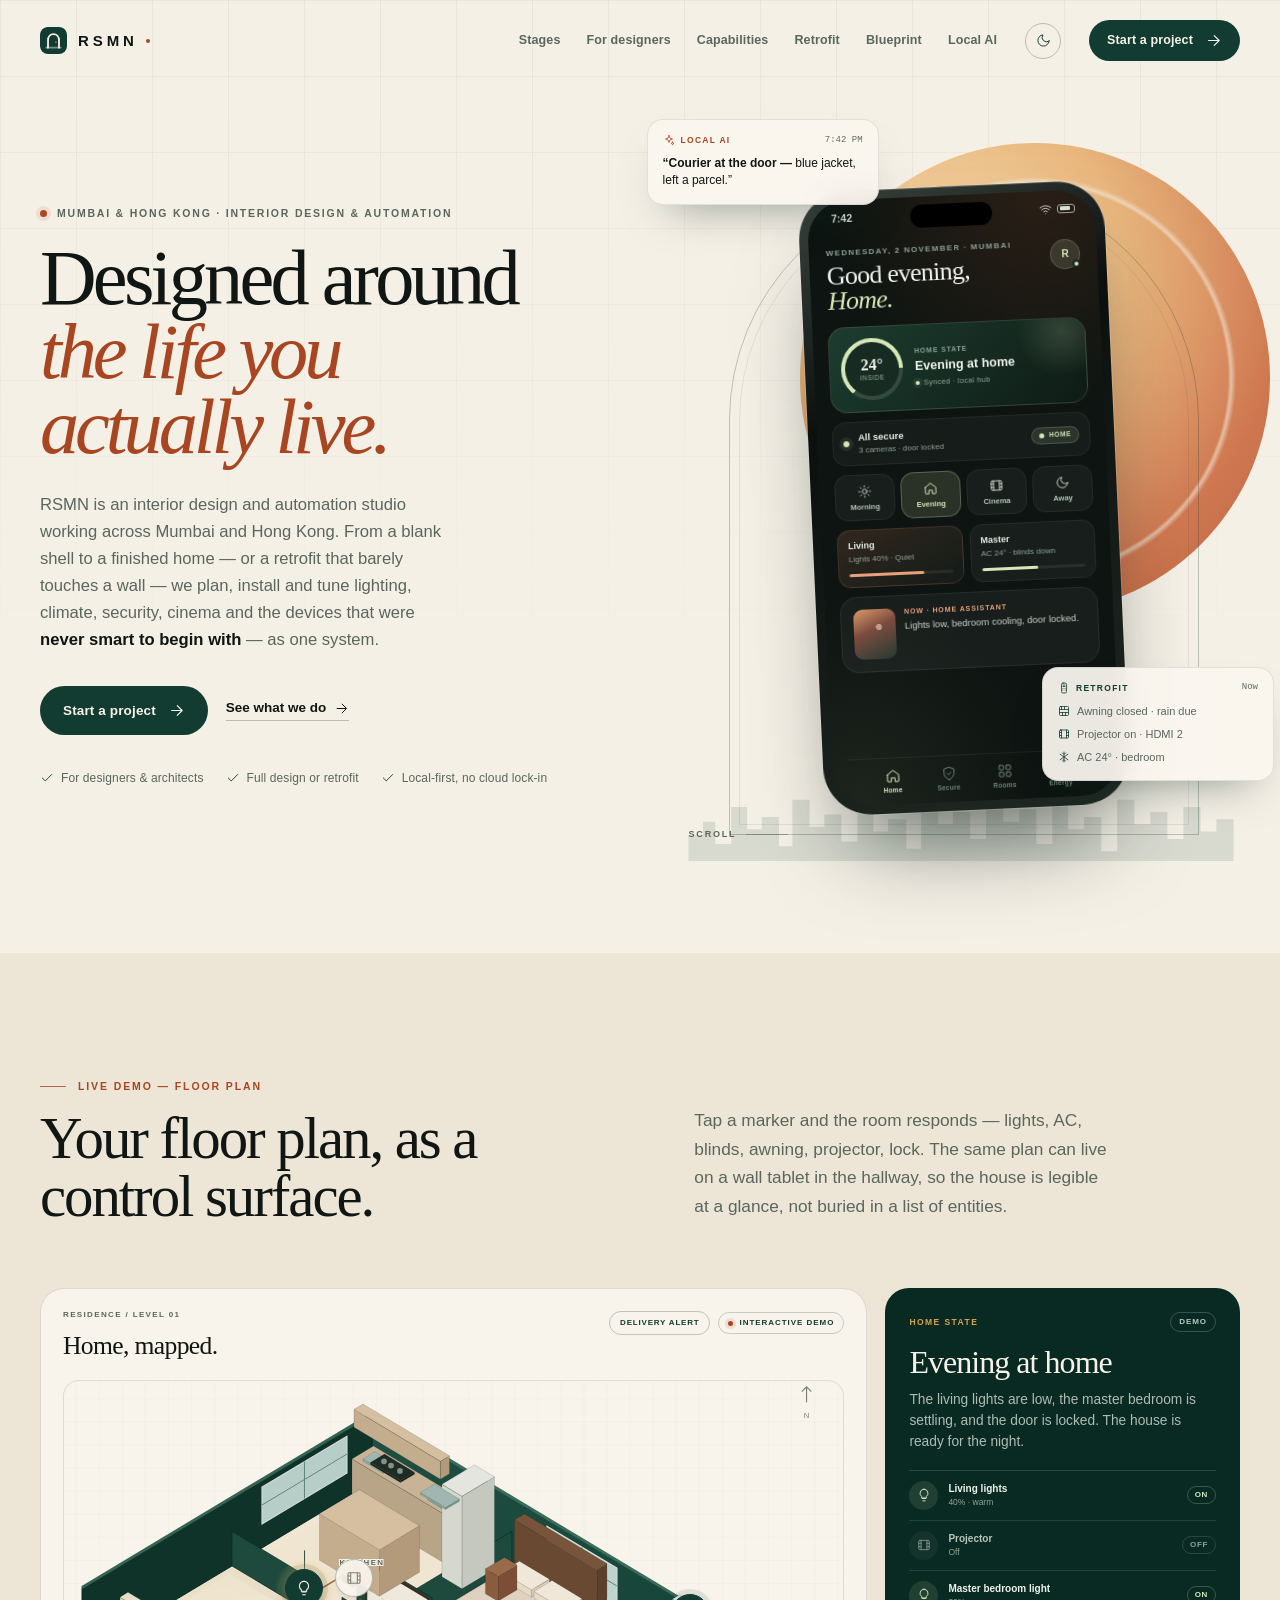
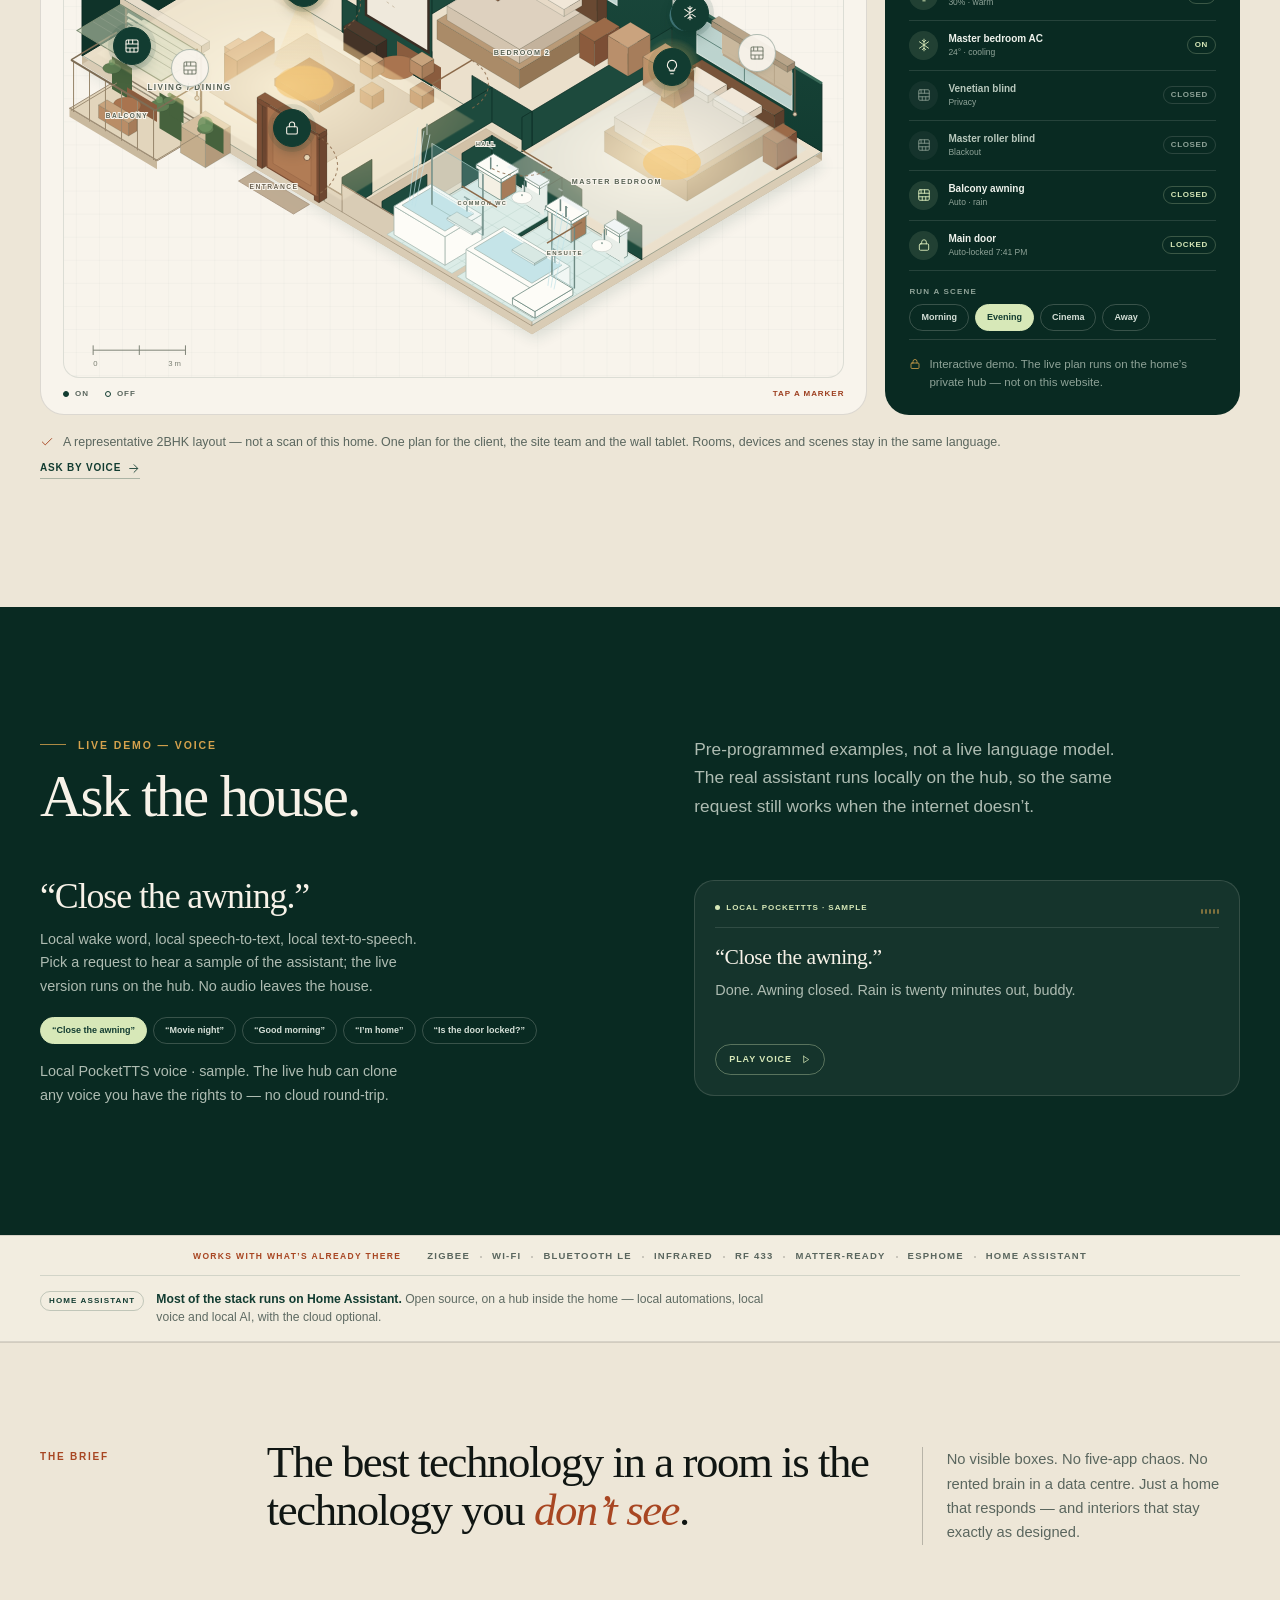
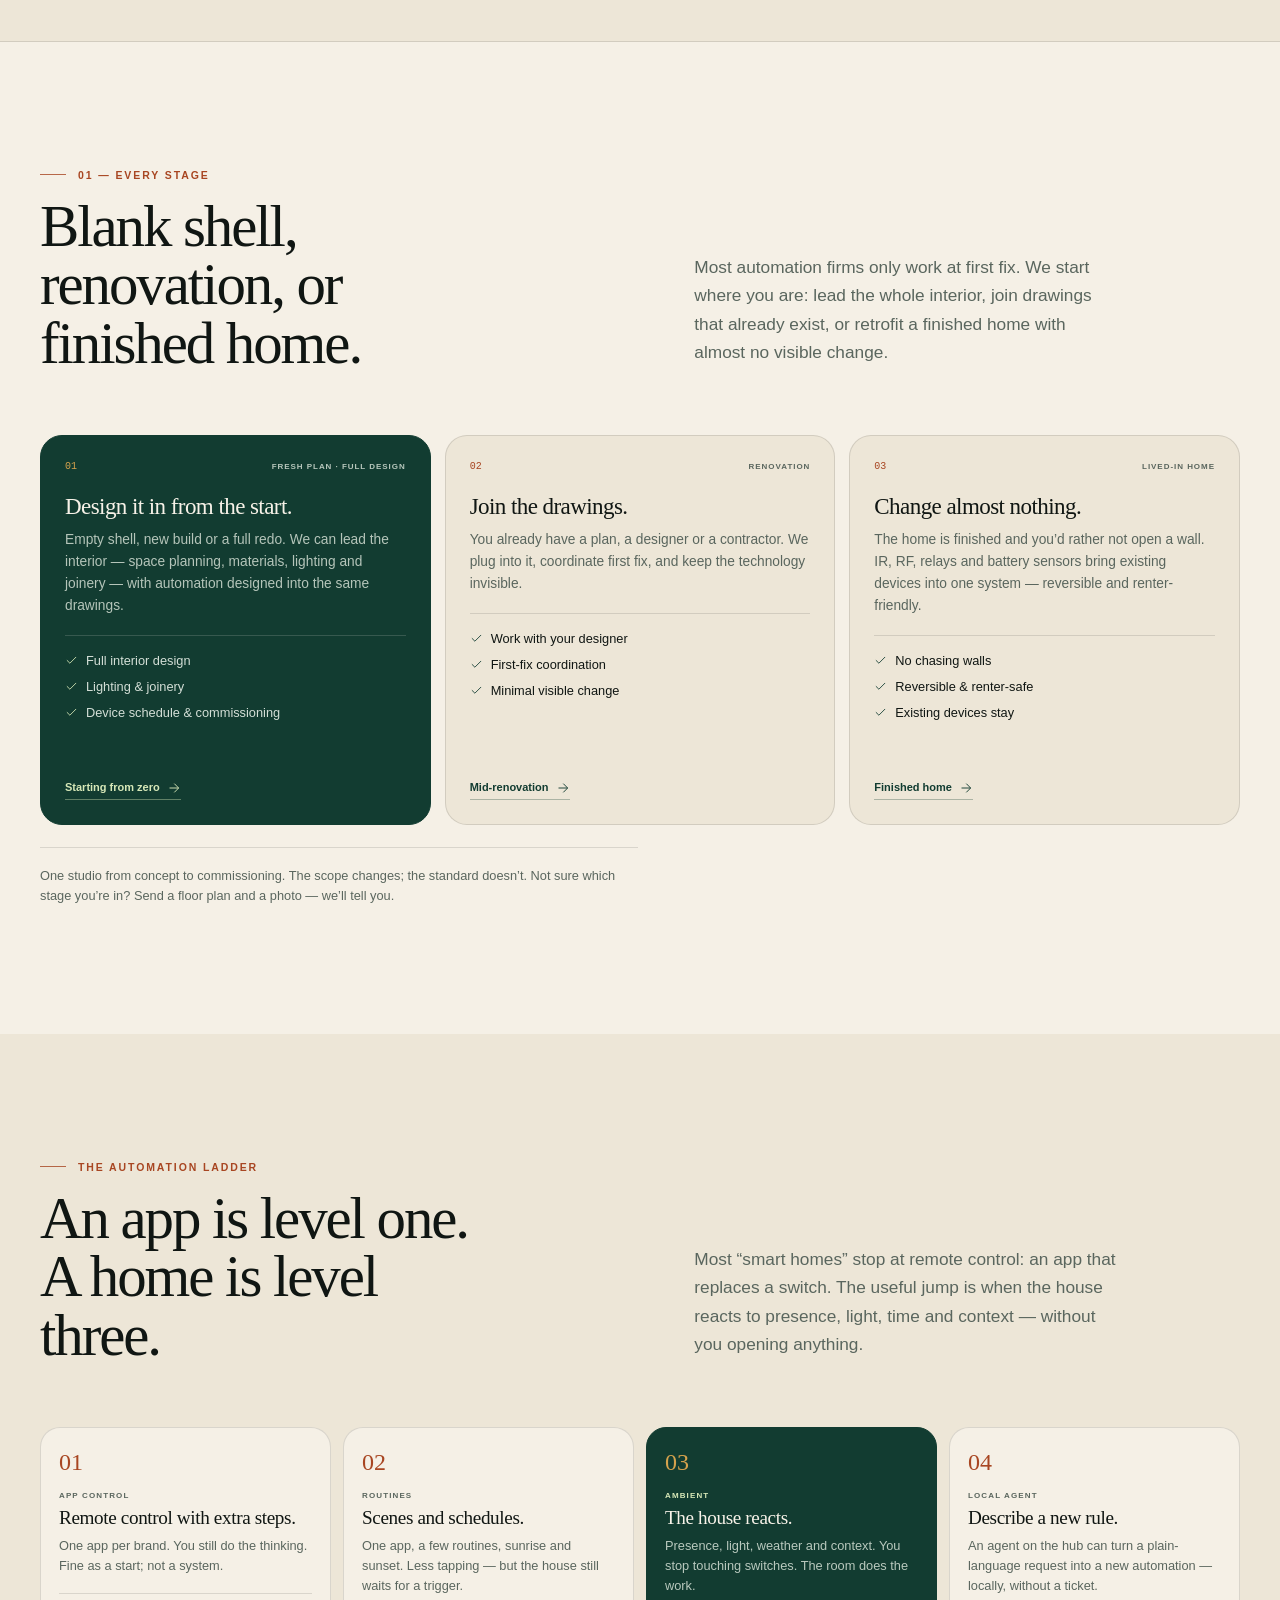
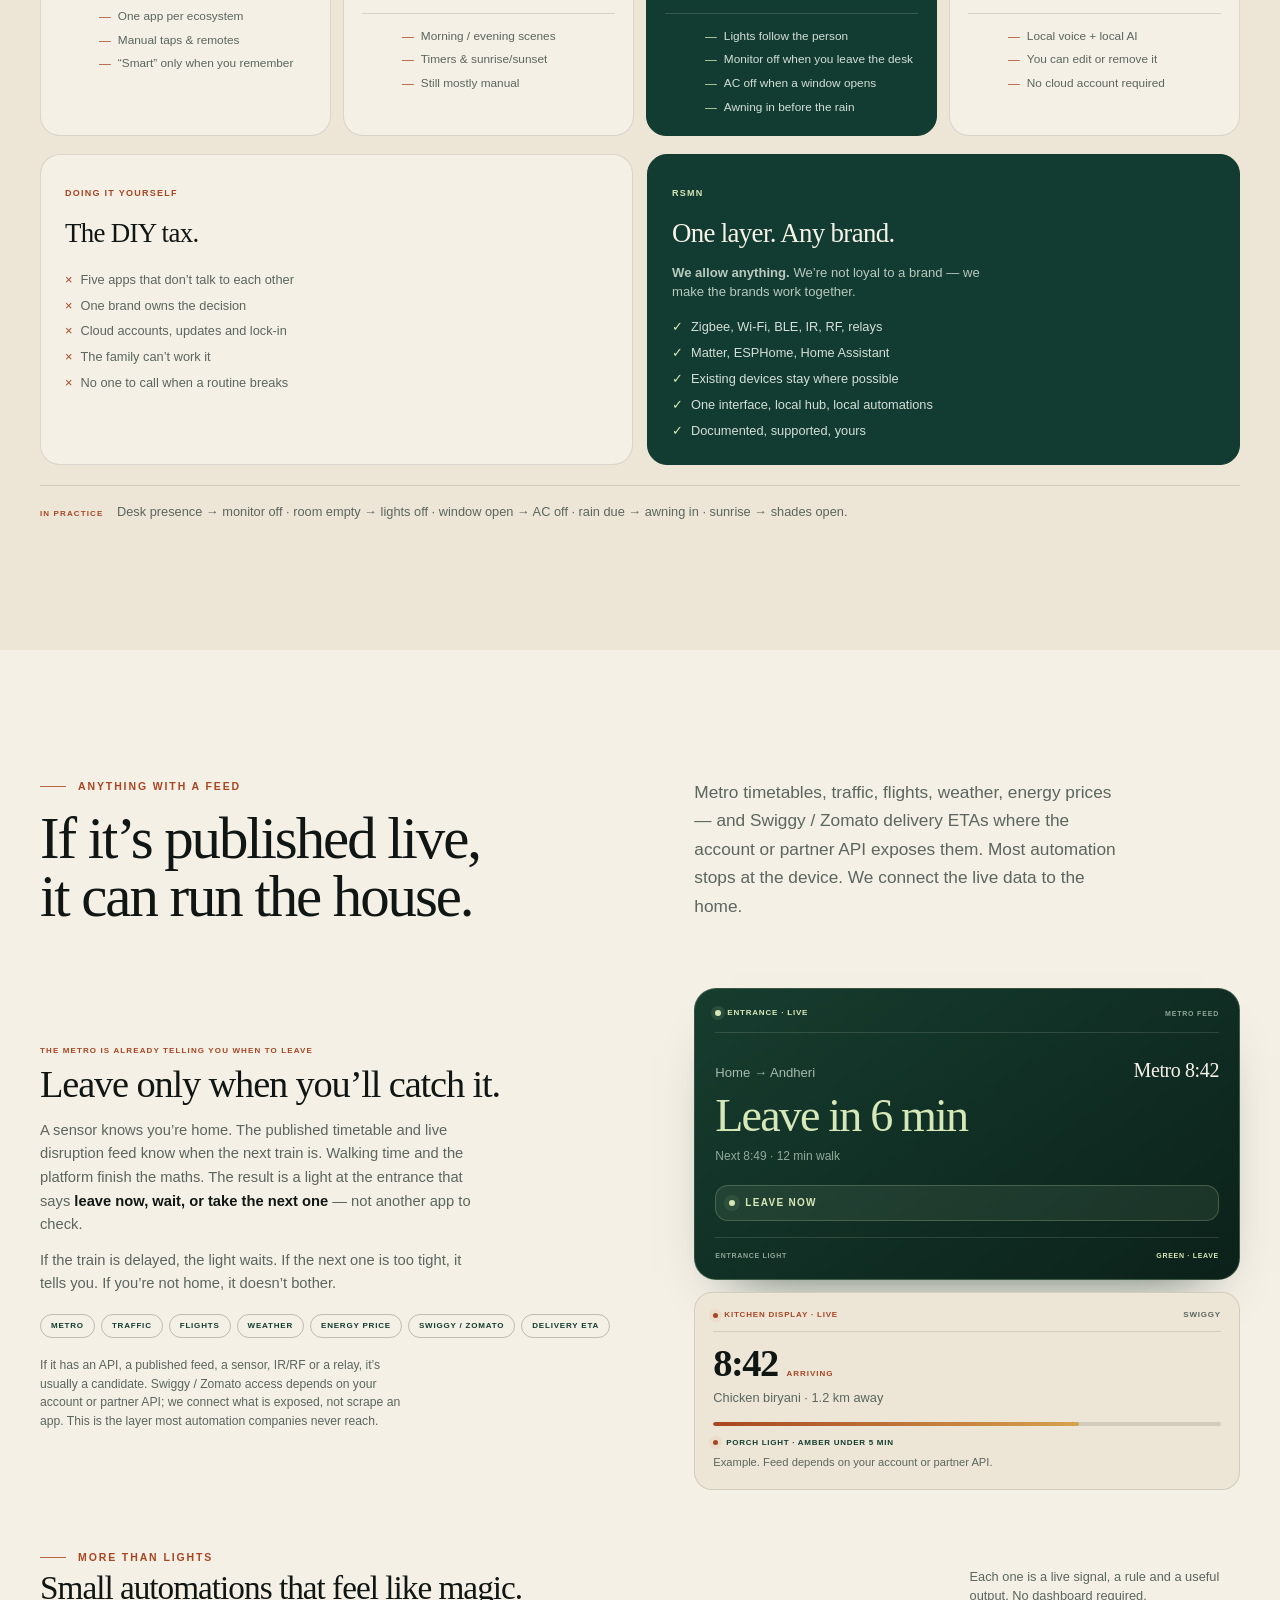
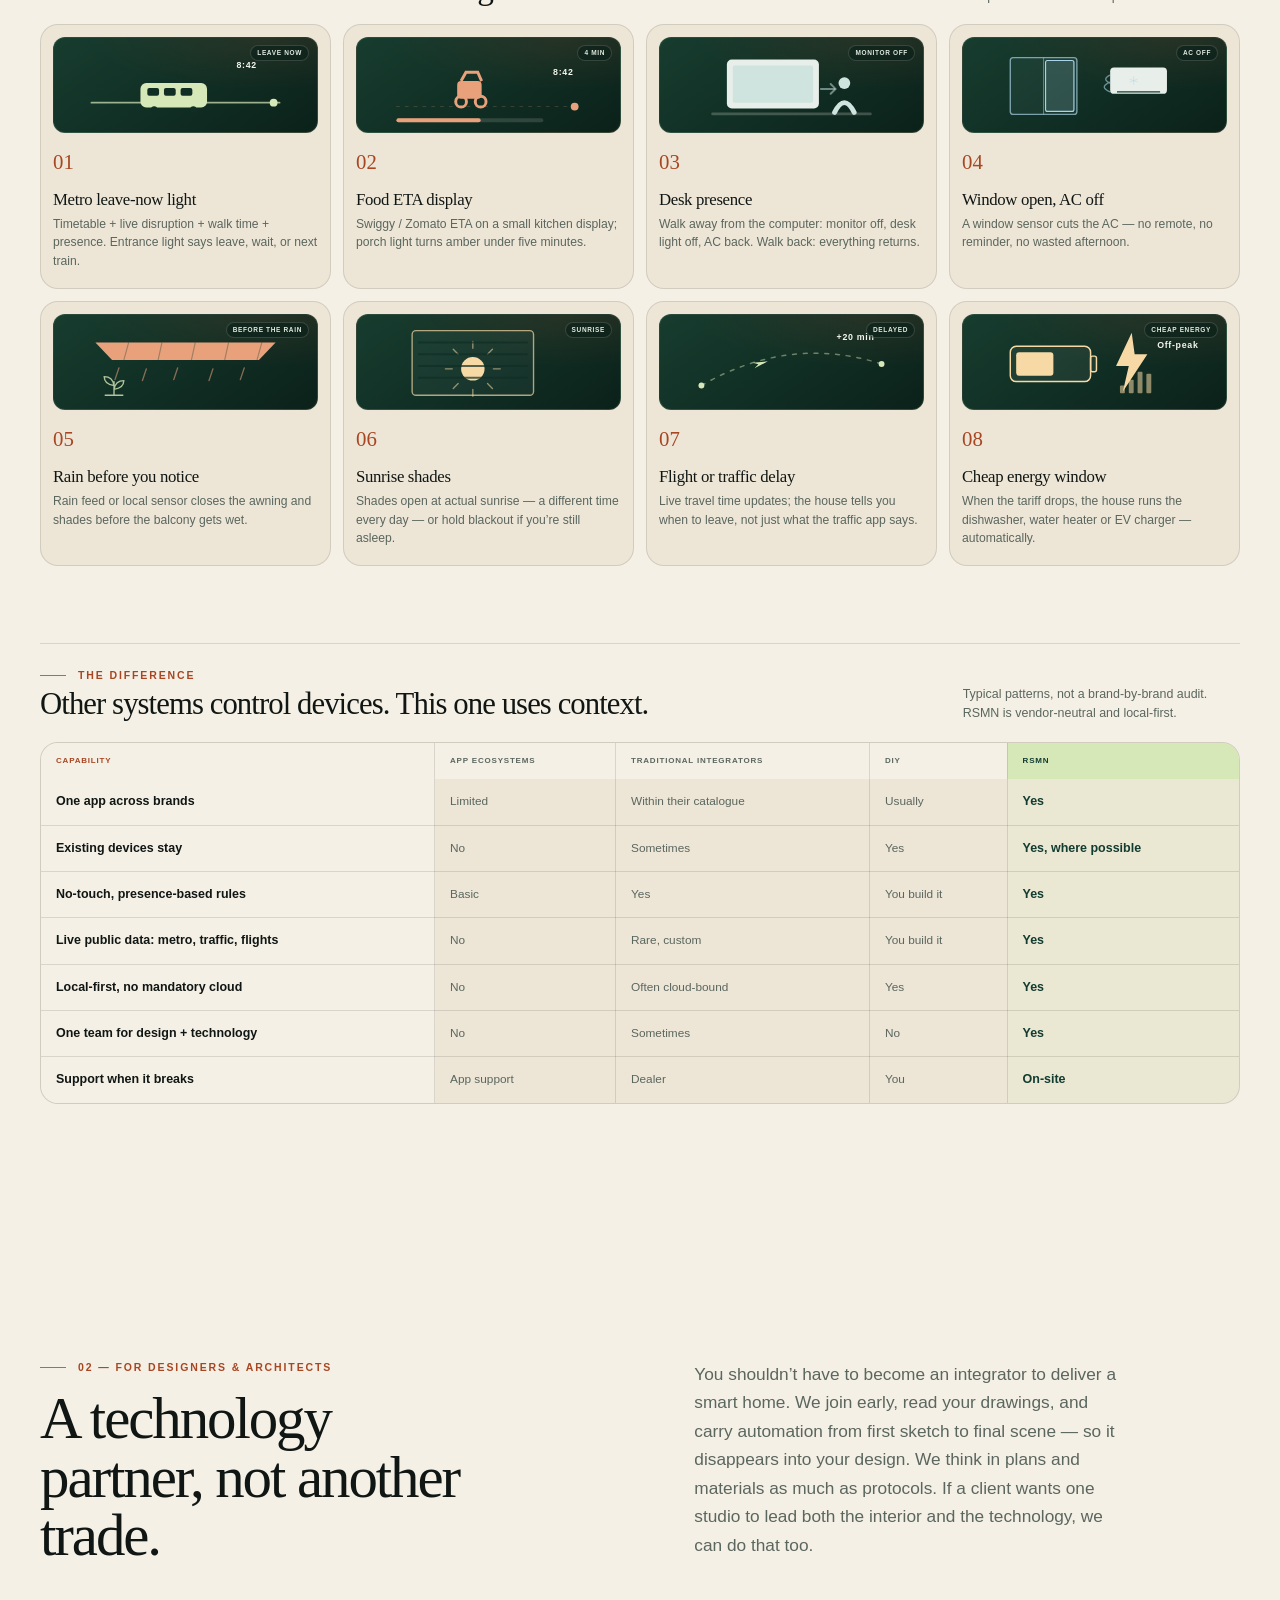
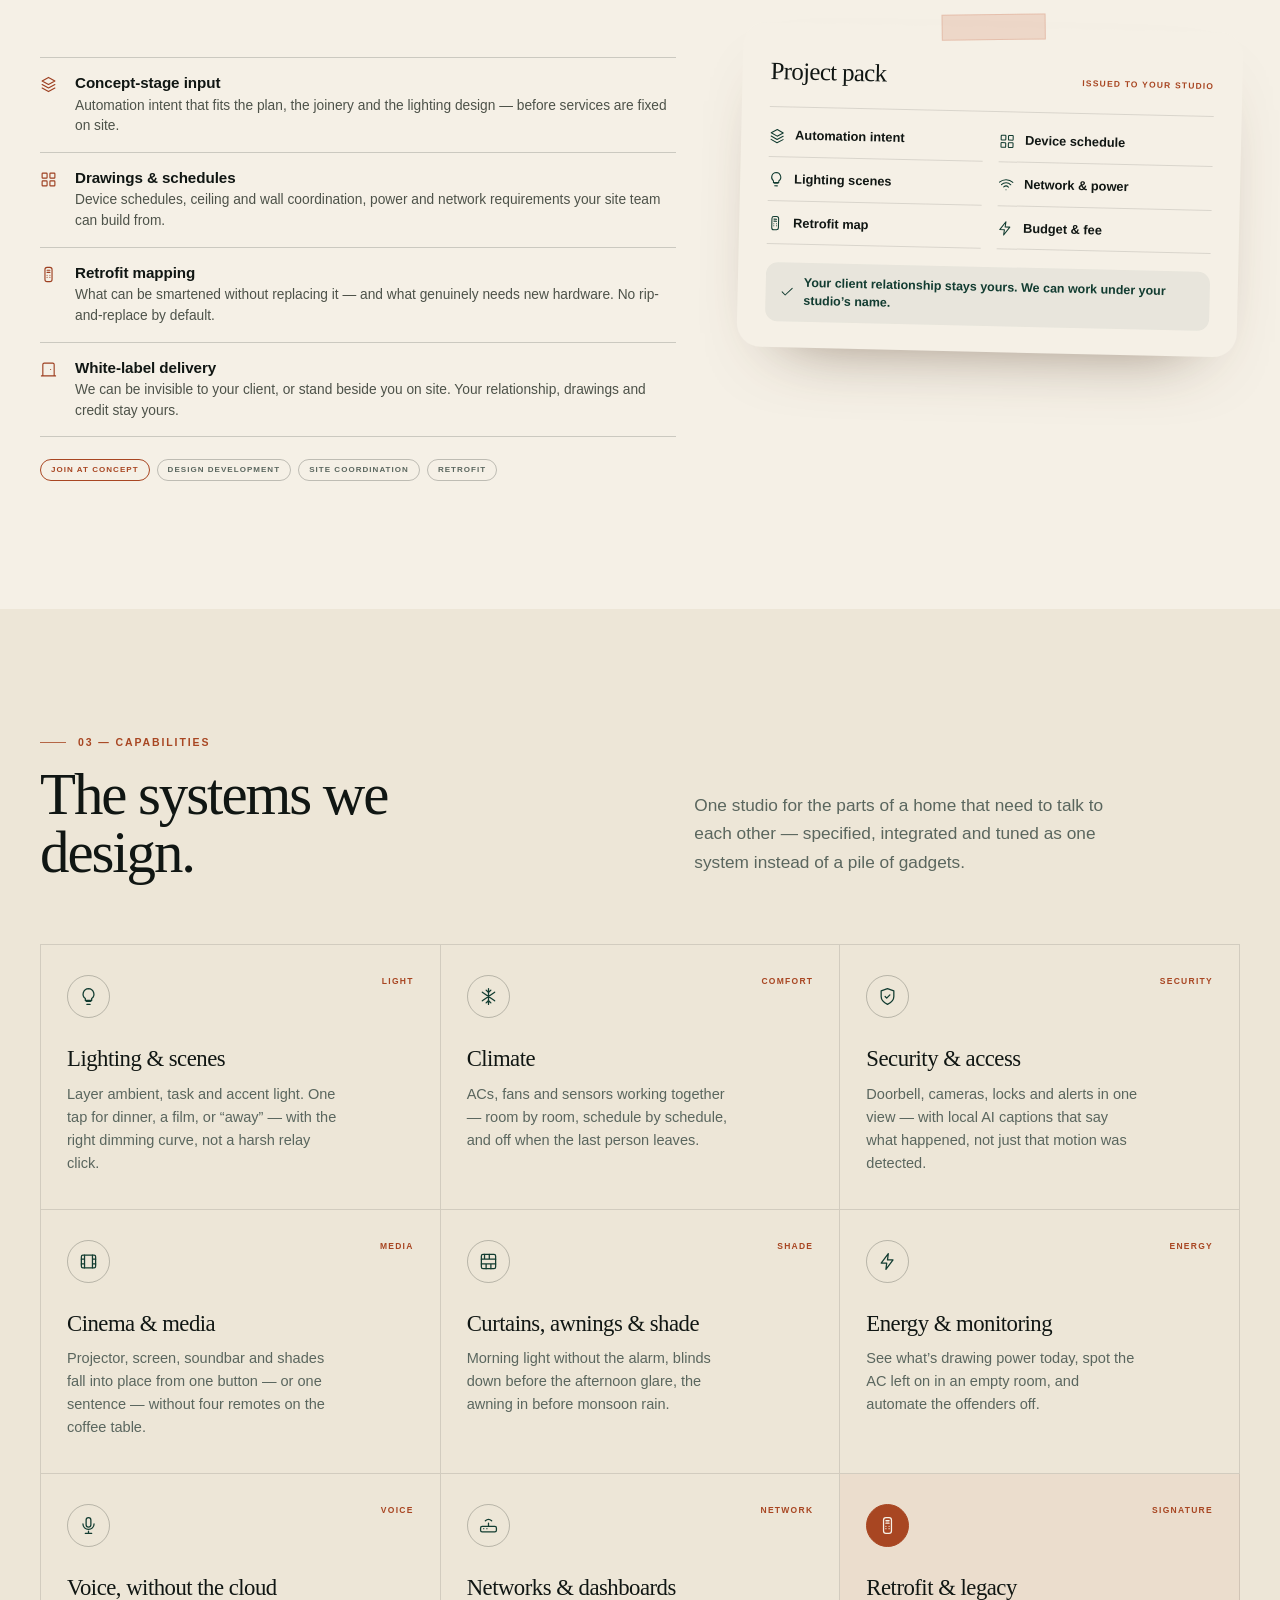
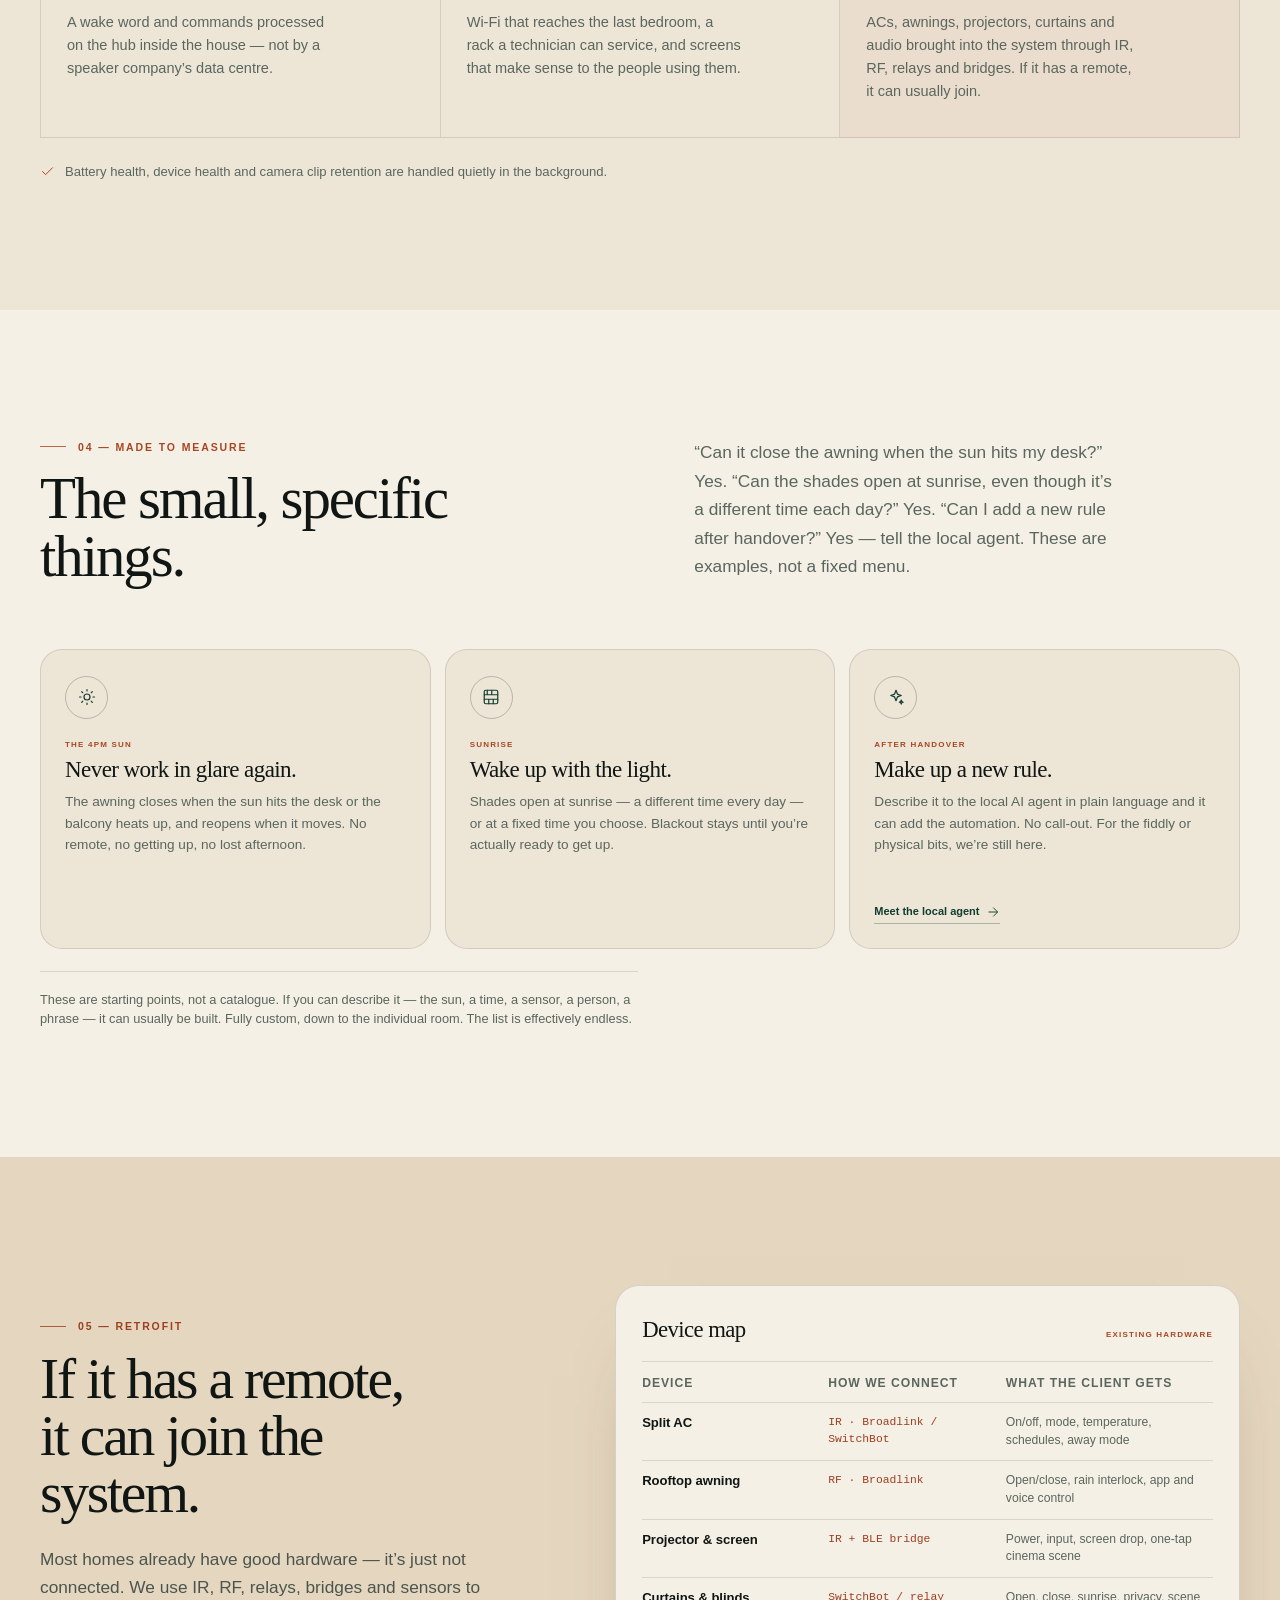
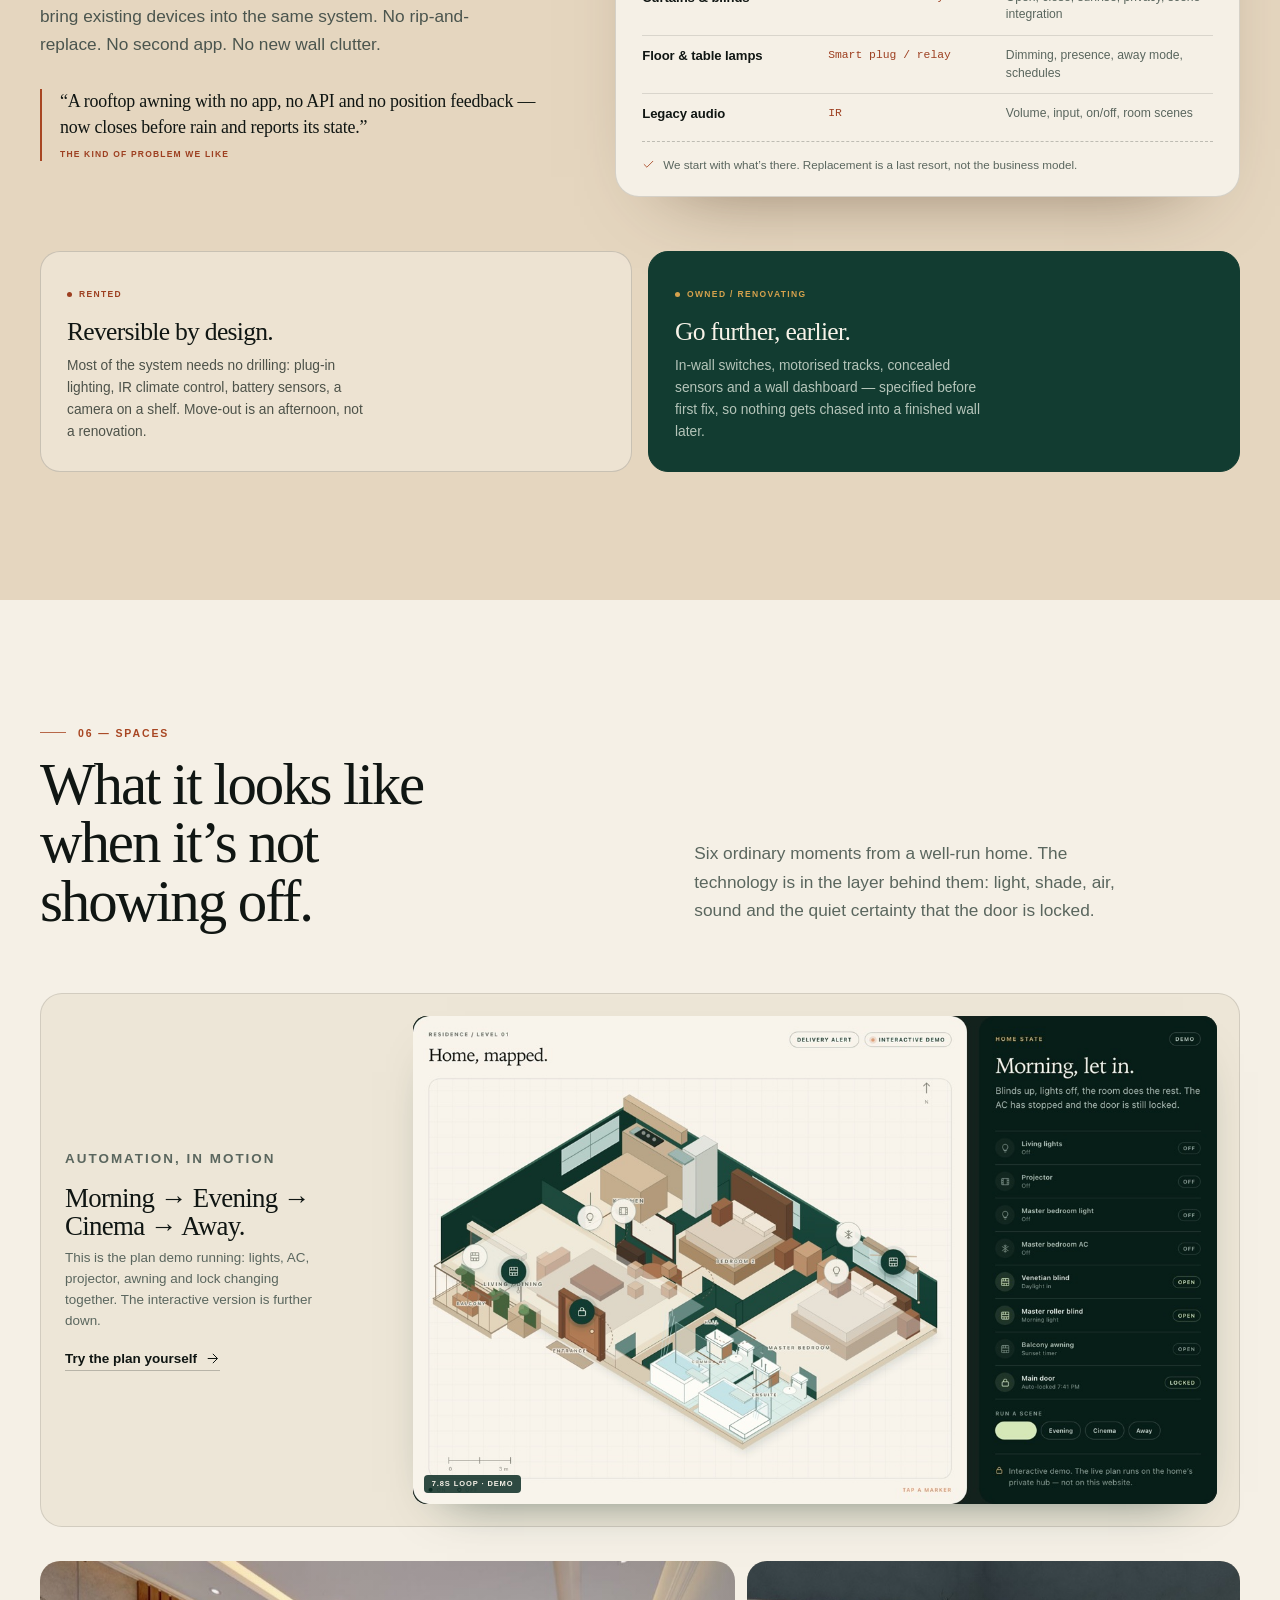
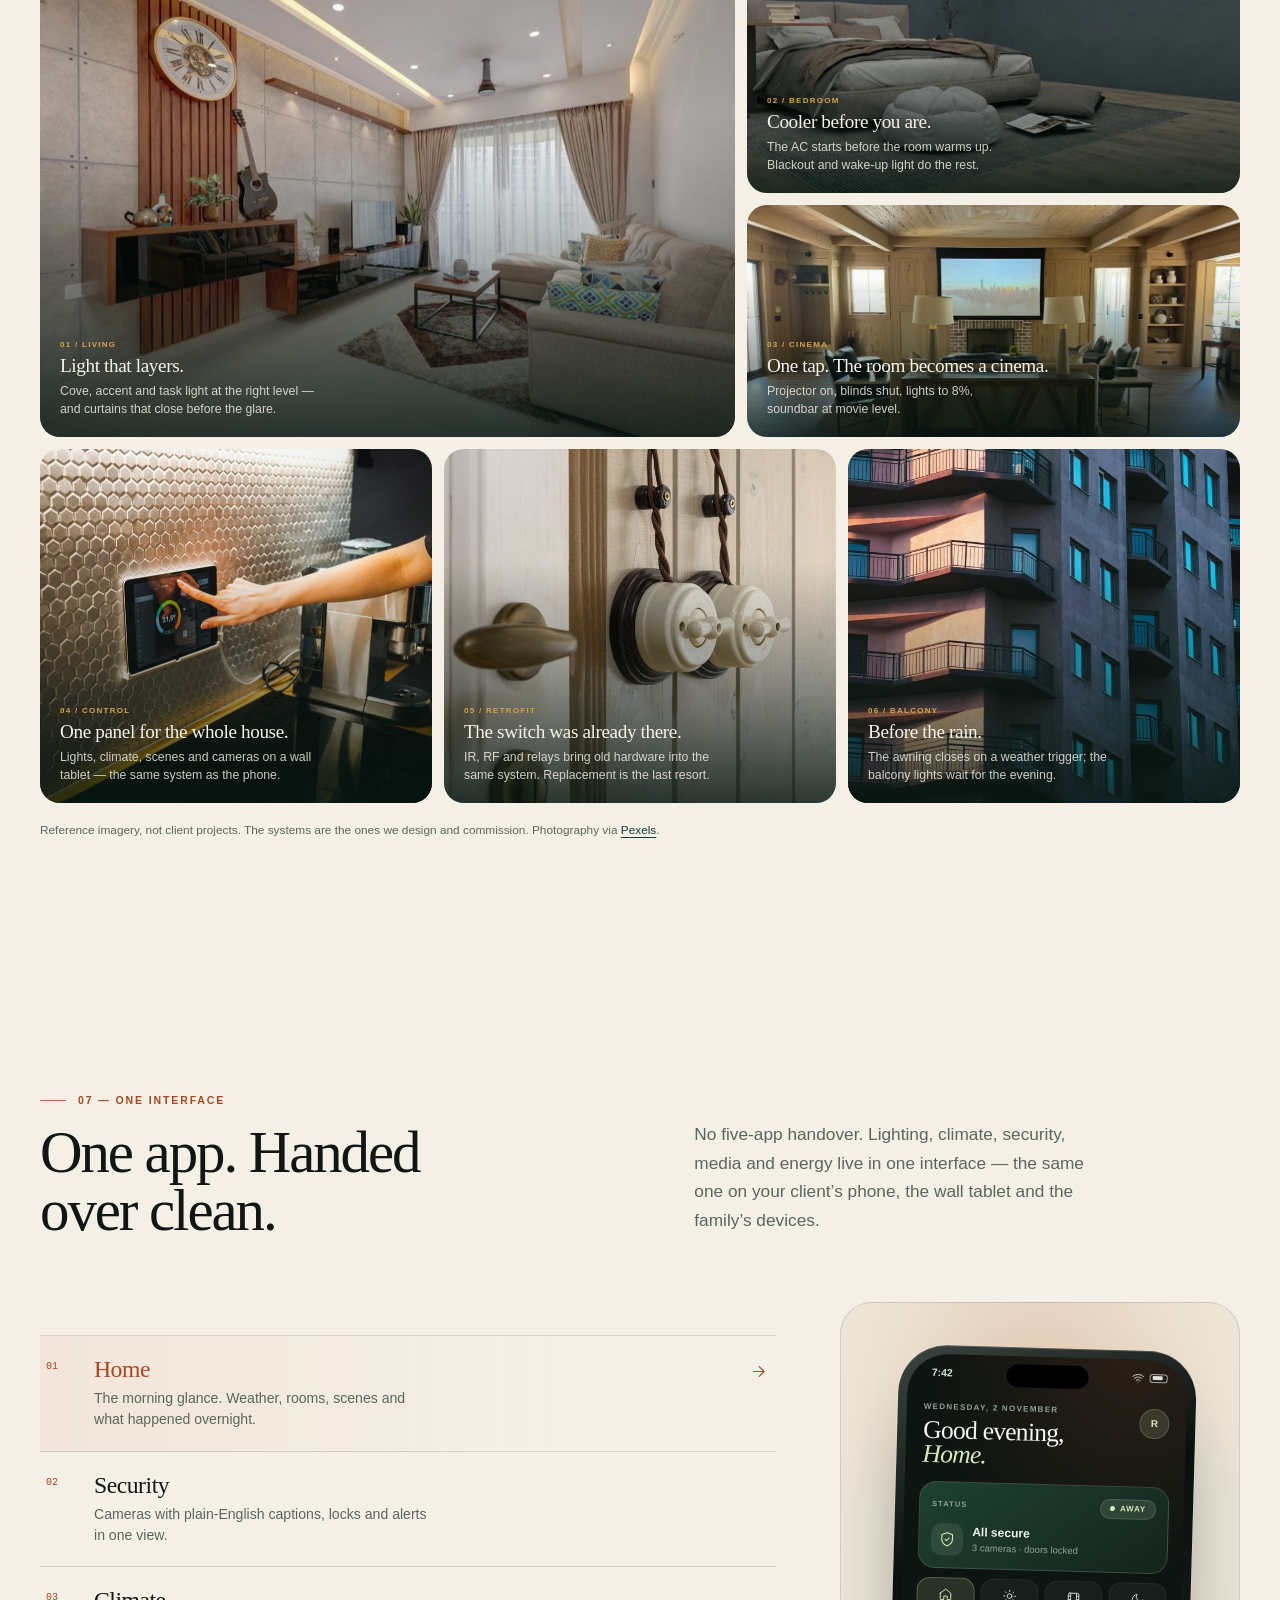
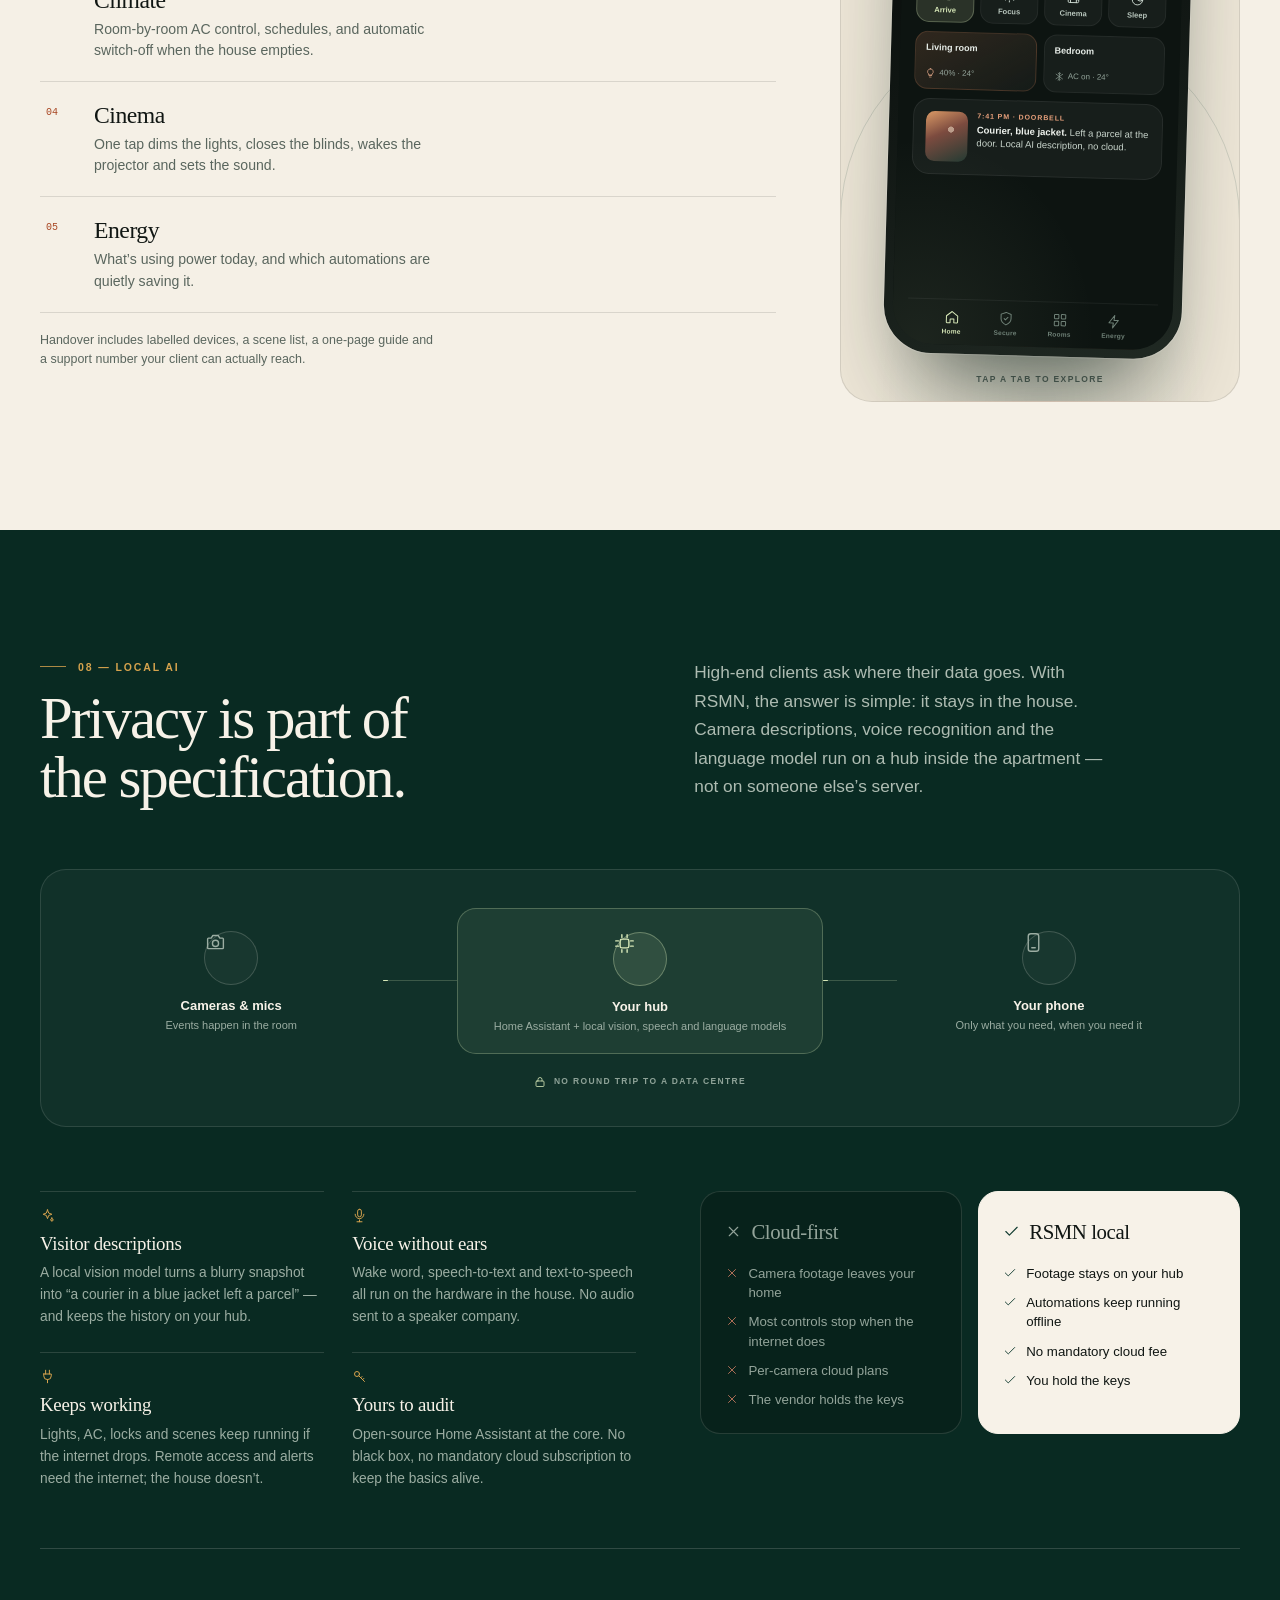
==== commit 23d20f67: "Rebuild bathrooms with white fixtures and simplify plan" ====
--- a/index.html
+++ b/index.html
@@ -477,12 +477,18 @@
 <polygon points="492.7,228.5 557.7,267.5 557.7,256.3 492.7,217.3" fill="#163c4d" class="screen-scan" opacity=".55"/>
 </g>
 </g>
-<polygon points="624.8,490.7 572.8,521.9 572.8,498.3 624.8,467.1" fill="#c8c0b2" stroke="rgba(12,42,34,.18)" stroke-width="0.8"/><polygon points="531.2,496.9 572.8,521.9 572.8,498.3 531.2,473.4" fill="#d8d0c2" stroke="rgba(12,42,34,.18)" stroke-width="0.8"/><polygon points="583.2,442.2 624.8,467.1 572.8,498.3 531.2,473.4" fill="#e8e1d4" stroke="rgba(12,42,34,.18)" stroke-width="0.8"/>
-<polygon points="642.5,453.3 620.6,466.4 620.6,418.0 642.5,404.9" fill="#a58f73" stroke="rgba(12,42,34,.18)" stroke-width="0.8"/><polygon points="603.0,455.8 620.6,466.4 620.6,418.0 603.0,407.4" fill="#b8a486" stroke="rgba(12,42,34,.18)" stroke-width="0.8"/><polygon points="624.8,394.3 642.5,404.9 620.6,418.0 603.0,407.4" fill="#c9b396" stroke="rgba(12,42,34,.18)" stroke-width="0.8"/>
-<polygon points="655.0,474.5 631.6,488.5 631.6,463.7 655.0,449.7" fill="#c8c0b2" stroke="rgba(12,42,34,.18)" stroke-width="0.8"/><polygon points="618.0,480.4 631.6,488.5 631.6,463.7 618.0,455.6" fill="#d8d0c2" stroke="rgba(12,42,34,.18)" stroke-width="0.8"/><polygon points="641.4,441.6 655.0,449.7 631.6,463.7 618.0,455.6" fill="#e8e1d4" stroke="rgba(12,42,34,.18)" stroke-width="0.8"/>
-<polygon points="715.8,553.4 669.0,581.5 669.0,574.0 715.8,546.0" fill="#aebbb3" stroke="rgba(12,42,34,.18)" stroke-width="0.8"/><polygon points="604.0,542.5 669.0,581.5 669.0,574.0 604.0,535.0" fill="#bfcabf" stroke="rgba(12,42,34,.18)" stroke-width="0.8"/><polygon points="650.8,507.0 715.8,546.0 669.0,574.0 604.0,535.0" fill="#cfd9d2" stroke="rgba(12,42,34,.18)" stroke-width="0.8"/>
-<polygon points="716.8,497.9 695.0,511.0 695.0,462.6 716.8,449.5" fill="#a58f73" stroke="rgba(12,42,34,.18)" stroke-width="0.8"/><polygon points="675.8,499.4 695.0,511.0 695.0,462.6 675.8,451.1" fill="#b8a486" stroke="rgba(12,42,34,.18)" stroke-width="0.8"/><polygon points="697.6,438.0 716.8,449.5 695.0,462.6 675.8,451.1" fill="#c9b396" stroke="rgba(12,42,34,.18)" stroke-width="0.8"/>
-<line x1="653.4" y1="506.6" x2="718.4" y2="545.6" stroke="#8ea099" stroke-width="1"/>
+<polygon points="624.8,436.1 692.4,476.6 583.2,542.2 515.6,501.6" fill="#dcece7" stroke="#a9c3ba" stroke-width="0.5"/><line x1="640.4" y1="445.1" x2="531.2" y2="510.7" stroke="#b3cec5" stroke-width="0.4"/><line x1="656.0" y1="454.5" x2="546.8" y2="520.0" stroke="#b3cec5" stroke-width="0.4"/><line x1="671.6" y1="463.9" x2="562.4" y2="529.4" stroke="#b3cec5" stroke-width="0.4"/><line x1="687.2" y1="473.2" x2="578.0" y2="538.7" stroke="#b3cec5" stroke-width="0.4"/><line x1="609.2" y1="445.1" x2="676.8" y2="485.6" stroke="#b3cec5" stroke-width="0.4"/><line x1="593.6" y1="454.4" x2="661.2" y2="495.0" stroke="#b3cec5" stroke-width="0.4"/><line x1="578.0" y1="463.8" x2="645.6" y2="504.4" stroke="#b3cec5" stroke-width="0.4"/><line x1="562.4" y1="473.2" x2="630.0" y2="513.7" stroke="#b3cec5" stroke-width="0.4"/><line x1="546.8" y1="482.5" x2="614.4" y2="523.1" stroke="#b3cec5" stroke-width="0.4"/><line x1="531.2" y1="491.9" x2="598.8" y2="532.4" stroke="#b3cec5" stroke-width="0.4"/>
+<polygon points="697.6,479.8 775.6,526.6 666.4,592.1 588.4,545.3" fill="#dcece7" stroke="#a9c3ba" stroke-width="0.5"/><line x1="713.2" y1="488.8" x2="604.0" y2="554.3" stroke="#b3cec5" stroke-width="0.4"/><line x1="728.8" y1="498.2" x2="619.6" y2="563.7" stroke="#b3cec5" stroke-width="0.4"/><line x1="744.4" y1="507.5" x2="635.2" y2="573.1" stroke="#b3cec5" stroke-width="0.4"/><line x1="760.0" y1="516.9" x2="650.8" y2="582.4" stroke="#b3cec5" stroke-width="0.4"/><line x1="682.0" y1="488.8" x2="760.0" y2="535.6" stroke="#b3cec5" stroke-width="0.4"/><line x1="666.4" y1="498.1" x2="744.4" y2="544.9" stroke="#b3cec5" stroke-width="0.4"/><line x1="650.8" y1="507.5" x2="728.8" y2="554.3" stroke="#b3cec5" stroke-width="0.4"/><line x1="635.2" y1="516.8" x2="713.2" y2="563.6" stroke="#b3cec5" stroke-width="0.4"/><line x1="619.6" y1="526.2" x2="697.6" y2="573.0" stroke="#b3cec5" stroke-width="0.4"/><line x1="604.0" y1="535.6" x2="682.0" y2="582.4" stroke="#b3cec5" stroke-width="0.4"/>
+<polygon points="649.8,457.0 634.2,466.3 634.2,446.5 649.8,437.1" fill="#a67c59" stroke="#66857c" stroke-width="0.8"/><polygon points="610.8,452.3 634.2,466.3 634.2,446.5 610.8,432.5" fill="#f4f0e4" stroke="#66857c" stroke-width="0.8"/><polygon points="626.4,423.1 649.8,437.1 634.2,446.5 610.8,432.5" fill="#b98d67" stroke="#66857c" stroke-width="0.8"/><polygon points="652.4,437.1 634.2,448.1 634.2,444.3 652.4,433.4" fill="#fdfcf7" stroke="#66857c" stroke-width="0.8"/><polygon points="608.2,432.5 634.2,448.1 634.2,444.3 608.2,428.7" fill="#fdfcf7" stroke="#66857c" stroke-width="0.8"/><polygon points="626.4,417.8 652.4,433.4 634.2,444.3 608.2,428.7" fill="#fdfcf7" stroke="#66857c" stroke-width="0.8"/><ellipse cx="630.3" cy="430.2" rx="0.2" ry="0.1" fill="#fdfcf7" stroke="#66857c" stroke-width="1.2"/><ellipse cx="630.3" cy="429.8" rx="0.1" ry="0.1" fill="#6f9f97" stroke="#496e66" stroke-width="0.9"/><line x1="623.5" y1="433.9" x2="623.5" y2="421.5" stroke="#6d8982" stroke-width="1.6"/><line x1="621.4" y1="410.3" x2="625.6" y2="412.8" stroke="#6d8982" stroke-width="1.6"/>
+<polygon points="682.5,474.1 674.2,479.1 674.2,453.1 682.5,448.1" fill="#e8eee8" stroke="#66857c" stroke-width="0.8"/><polygon points="660.7,471.0 674.2,479.1 674.2,453.1 660.7,445.0" fill="#fdfcf7" stroke="#66857c" stroke-width="0.8"/><polygon points="669.0,440.0 682.5,448.1 674.2,453.1 660.7,445.0" fill="#e8eee8" stroke="#66857c" stroke-width="0.8"/><polygon points="684.6,448.1 674.2,454.3 674.2,451.2 684.6,445.0" fill="#fdfcf7" stroke="#66857c" stroke-width="0.8"/><polygon points="658.6,445.0 674.2,454.3 674.2,451.2 658.6,441.9" fill="#fdfcf7" stroke="#66857c" stroke-width="0.8"/><polygon points="669.0,435.6 684.6,445.0 674.2,451.2 658.6,441.9" fill="#fdfcf7" stroke="#66857c" stroke-width="0.8"/><polygon points="656.0,468.2 678.9,481.9 678.9,463.3 656.0,449.6" fill="#e8eee8"/><ellipse cx="656.0" cy="463.3" rx="10.5" ry="6.3" fill="#fdfcf7" stroke="rgba(12,42,34,.15)" stroke-width=".8"/><ellipse cx="656.0" cy="461.2" rx="0.2" ry="0.1" fill="#fdfcf7" stroke="#5d7b73" stroke-width="1.4"/><ellipse cx="656.0" cy="460.6" rx="0.2" ry="0.1" fill="#29473f" stroke="#41665c" stroke-width="1.1"/><line x1="658.6" y1="457.4" x2="658.6" y2="446.2" stroke="#6d8982" stroke-width="1.5"/><line x1="678.9" y1="441.6" x2="678.9" y2="441.6" stroke="#6d8982" stroke-width="1.2"/>
+<polygon points="614.4,510.6 575.9,533.7 575.9,504.0 614.4,480.9" fill="#fdfcf7" stroke="#a4b6ae" stroke-width="0.8"/><polygon points="522.9,501.9 575.9,533.7 575.9,504.0 522.9,472.2" fill="#fdfcf7" stroke="#a4b6ae" stroke-width="0.8"/><polygon points="561.4,449.1 614.4,480.9 575.9,504.0 522.9,472.2" fill="#fdfcf7" stroke="#a4b6ae" stroke-width="0.8"/><polygon points="561.4,453.1 606.1,480.0 575.9,498.1 531.2,471.2" fill="#c5e4e8" stroke="#a4b6ae" stroke-width="0.8"/><polygon points="561.4,452.8 606.1,479.6 605.0,480.3 560.3,453.4" fill="#e4f2f4"/><line x1="561.4" y1="454.1" x2="601.9" y2="478.4" stroke="#f8fbf7" stroke-width="1.2"/><line x1="598.8" y1="477.8" x2="598.8" y2="464.1" stroke="#819a94" stroke-width="1.6"/><line x1="595.7" y1="462.3" x2="601.9" y2="466.0" stroke="#819a94" stroke-width="1.6"/>
+<polygon points="562.4,470.8 615.4,502.6 615.4,438.7 562.4,406.9" fill="rgba(190,226,230,.20)" stroke="#9fc0bd" stroke-width="0.8"/><line x1="562.4" y1="470.8" x2="562.4" y2="406.9" stroke="#6d8982" stroke-width="1.4"/><line x1="615.4" y1="502.6" x2="615.4" y2="438.7" stroke="#6d8982" stroke-width="1.4"/><line x1="557.2" y1="398.3" x2="557.2" y2="386.5" stroke="#6d8982" stroke-width="1.8"/><ellipse cx="557.2" cy="385.9" rx="0.1" ry="0.1" fill="#6d8982"/><line x1="547.8" y1="390.2" x2="538.5" y2="469.6" stroke="#bfe2e8" stroke-width="0.7"/><line x1="554.1" y1="393.9" x2="541.6" y2="471.5" stroke="#bfe2e8" stroke-width="0.7"/><line x1="560.3" y1="397.7" x2="544.7" y2="473.3" stroke="#bfe2e8" stroke-width="0.7"/>
+<polygon points="614.4,496.0 604.0,502.2 604.0,500.1 614.4,493.8" fill="#b8cec7" stroke="rgba(12,42,34,.18)" stroke-width="0.8"/><polygon points="578.0,486.6 604.0,502.2 604.0,500.1 578.0,484.5" fill="#e4f0eb" stroke="rgba(12,42,34,.18)" stroke-width="0.8"/><polygon points="588.4,478.2 614.4,493.8 604.0,500.1 578.0,484.5" fill="#d8e8e3" stroke="rgba(12,42,34,.18)" stroke-width="0.8"/>
+<polygon points="722.6,500.7 707.0,510.0 707.0,490.2 722.6,480.8" fill="#a67c59" stroke="#66857c" stroke-width="0.8"/><polygon points="683.0,495.7 707.0,510.0 707.0,490.2 683.0,475.8" fill="#f4f0e4" stroke="#66857c" stroke-width="0.8"/><polygon points="698.6,466.5 722.6,480.8 707.0,490.2 683.0,475.8" fill="#b98d67" stroke="#66857c" stroke-width="0.8"/><polygon points="725.2,480.8 707.0,491.7 707.0,488.0 725.2,477.1" fill="#fdfcf7" stroke="#66857c" stroke-width="0.8"/><polygon points="680.4,475.8 707.0,491.7 707.0,488.0 680.4,472.1" fill="#fdfcf7" stroke="#66857c" stroke-width="0.8"/><polygon points="698.6,461.2 725.2,477.1 707.0,488.0 680.4,472.1" fill="#fdfcf7" stroke="#66857c" stroke-width="0.8"/><ellipse cx="702.8" cy="473.7" rx="0.2" ry="0.1" fill="#fdfcf7" stroke="#66857c" stroke-width="1.2"/><ellipse cx="702.8" cy="473.4" rx="0.1" ry="0.1" fill="#6f9f97" stroke="#496e66" stroke-width="0.9"/><line x1="696.0" y1="477.4" x2="696.0" y2="465.0" stroke="#6d8982" stroke-width="1.6"/><line x1="694.0" y1="453.9" x2="698.1" y2="456.4" stroke="#6d8982" stroke-width="1.6"/>
+<polygon points="765.7,524.1 757.4,529.1 757.4,503.0 765.7,498.0" fill="#e8eee8" stroke="#66857c" stroke-width="0.8"/><polygon points="743.9,520.9 757.4,529.1 757.4,503.0 743.9,494.9" fill="#fdfcf7" stroke="#66857c" stroke-width="0.8"/><polygon points="752.2,489.9 765.7,498.0 757.4,503.0 743.9,494.9" fill="#e8eee8" stroke="#66857c" stroke-width="0.8"/><polygon points="767.8,498.0 757.4,504.3 757.4,501.2 767.8,494.9" fill="#fdfcf7" stroke="#66857c" stroke-width="0.8"/><polygon points="741.8,494.9 757.4,504.3 757.4,501.2 741.8,491.8" fill="#fdfcf7" stroke="#66857c" stroke-width="0.8"/><polygon points="752.2,485.6 767.8,494.9 757.4,501.2 741.8,491.8" fill="#fdfcf7" stroke="#66857c" stroke-width="0.8"/><polygon points="739.2,518.1 762.1,531.9 762.1,513.3 739.2,499.5" fill="#e8eee8"/><ellipse cx="739.2" cy="513.3" rx="10.5" ry="6.3" fill="#fdfcf7" stroke="rgba(12,42,34,.15)" stroke-width=".8"/><ellipse cx="739.2" cy="511.1" rx="0.2" ry="0.1" fill="#fdfcf7" stroke="#5d7b73" stroke-width="1.4"/><ellipse cx="739.2" cy="510.5" rx="0.2" ry="0.1" fill="#29473f" stroke="#41665c" stroke-width="1.1"/><line x1="741.8" y1="507.3" x2="741.8" y2="496.1" stroke="#6d8982" stroke-width="1.5"/><line x1="762.1" y1="491.5" x2="762.1" y2="491.5" stroke="#6d8982" stroke-width="1.2"/>
+<polygon points="705.9,564.3 666.4,588.0 666.4,558.3 705.9,534.6" fill="#fdfcf7" stroke="#a4b6ae" stroke-width="0.8"/><polygon points="597.8,546.8 666.4,588.0 666.4,558.3 597.8,517.1" fill="#fdfcf7" stroke="#a4b6ae" stroke-width="0.8"/><polygon points="637.3,493.4 705.9,534.6 666.4,558.3 597.8,517.1" fill="#fdfcf7" stroke="#a4b6ae" stroke-width="0.8"/><polygon points="637.3,497.4 697.6,533.6 666.4,552.3 606.1,516.1" fill="#c5e4e8" stroke="#a4b6ae" stroke-width="0.8"/><polygon points="637.3,497.1 697.6,533.3 696.6,533.9 636.2,497.7" fill="#e4f2f4"/><line x1="637.3" y1="498.4" x2="693.4" y2="532.1" stroke="#f8fbf7" stroke-width="1.2"/><line x1="690.3" y1="531.4" x2="690.3" y2="517.8" stroke="#819a94" stroke-width="1.6"/><line x1="687.2" y1="515.9" x2="693.4" y2="519.7" stroke="#819a94" stroke-width="1.6"/>
+<polygon points="709.0,564.9 669.5,588.7 669.5,581.8 709.0,558.1" fill="#fdfcf7" stroke="#66857c" stroke-width="0.8"/><polygon points="646.1,574.6 669.5,588.7 669.5,581.8 646.1,567.8" fill="#fdfcf7" stroke="#66857c" stroke-width="0.8"/><polygon points="685.6,544.1 709.0,558.1 669.5,581.8 646.1,567.8" fill="#fdfcf7" stroke="#66857c" stroke-width="0.8"/><polygon points="687.2,543.8 710.6,557.8 710.6,493.9 687.2,479.9" fill="rgba(190,226,230,.20)" stroke="#9fc0bd" stroke-width="0.8"/><line x1="687.2" y1="543.8" x2="687.2" y2="479.9" stroke="#6d8982" stroke-width="1.4"/><line x1="710.6" y1="557.8" x2="710.6" y2="493.9" stroke="#6d8982" stroke-width="1.4"/><line x1="701.8" y1="483.7" x2="701.8" y2="472.0" stroke="#6d8982" stroke-width="1.8"/><ellipse cx="701.8" cy="471.3" rx="0.1" ry="0.1" fill="#6d8982"/><line x1="692.4" y1="475.7" x2="683.0" y2="555.1" stroke="#bfe2e8" stroke-width="0.7"/><line x1="698.6" y1="479.4" x2="686.2" y2="557.0" stroke="#bfe2e8" stroke-width="0.7"/><line x1="704.9" y1="483.2" x2="689.3" y2="558.8" stroke="#bfe2e8" stroke-width="0.7"/>
+<polygon points="682.0,526.0 669.0,533.8 669.0,531.6 682.0,523.8" fill="#b8cec7" stroke="rgba(12,42,34,.18)" stroke-width="0.8"/><polygon points="645.6,519.7 669.0,533.8 669.0,531.6 645.6,517.5" fill="#e4f0eb" stroke="rgba(12,42,34,.18)" stroke-width="0.8"/><polygon points="658.6,509.7 682.0,523.8 669.0,531.6 645.6,517.5" fill="#d8e8e3" stroke="rgba(12,42,34,.18)" stroke-width="0.8"/>
 <polygon points="229.6,350.3 250.4,362.8 250.4,328.7 229.6,316.2" fill="#46623d"/><ellipse cx="229.6" cy="328.7" rx="9.6" ry="5.7" fill="#5f7d52" stroke="rgba(12,42,34,.15)" stroke-width=".8"/>
 <circle cx="229.6" cy="322.5" r="3.2" fill="#6f9462" opacity=".85"/>
 <polygon points="279.0,391.2 301.9,404.9 301.9,367.7 279.0,354.0" fill="#46623d"/><ellipse cx="279.0" cy="367.7" rx="10.5" ry="6.3" fill="#5f7d52" stroke="rgba(12,42,34,.15)" stroke-width=".8"/>
@@ -543,16 +549,6 @@
 </g>
 <polygon points="377.8,436.1 435.0,470.4 418.4,480.4 361.2,446.1" fill="#b9a58a" stroke="#9a856d" stroke-width="0.8" opacity=".9"/>
 <text x="398.1" y="454.5" text-anchor="middle" font-size="7" font-weight="650" letter-spacing="1.5" fill="#6b6252" stroke="#f8f4ec" stroke-width="2.3" paint-order="stroke" font-family="-apple-system,BlinkMacSystemFont,Segoe UI,Arial,sans-serif">ENTRANCE</text>
-<g class="door-sensor" data-door-sensor>
-<rect x="454.2" y="419.9" width="96" height="21" rx="10.5" fill="#123c31" opacity=".94"/>
-<circle cx="464.2" cy="430.4" r="3" fill="#9fd6a8"/>
-<text x="472.2" y="433.4" font-size="6.8" letter-spacing=".7" font-weight="700" fill="#eaf1e6" font-family="-apple-system,BlinkMacSystemFont,Segoe UI,Arial,sans-serif" data-door-sensor-text>DOOR CLOSED</text>
-</g>
-<g class="door-lock" data-door-lock>
-<rect x="454.2" y="441.0" width="60" height="19" rx="9.5" fill="#f8f4ec" stroke="#123c31" stroke-width=".8"/>
-<circle cx="463.2" cy="450.5" r="2.6" fill="#123c31"/>
-<text x="471.2" y="453.5" font-size="6.8" letter-spacing=".7" font-weight="700" fill="#123c31" font-family="-apple-system,BlinkMacSystemFont,Segoe UI,Arial,sans-serif" data-door-lock-text>LOCKED</text>
-</g>
 <g class="delivery-rider" data-delivery-rider style="opacity:0;transition:opacity .4s">
 <ellipse cx="380.4" cy="455.8" rx="8" ry="4" fill="#1b2a24" stroke="#0b1512" stroke-width="1"/>
 <ellipse cx="406.4" cy="471.4" rx="8" ry="4" fill="#1b2a24" stroke="#0b1512" stroke-width="1"/>
@@ -568,16 +564,14 @@
 <text x="489.6" y="221.8" text-anchor="middle" font-size="8.2" font-weight="650" letter-spacing="1.5" fill="#586254" stroke="#f8f4ec" stroke-width="2.3" paint-order="stroke" font-family="-apple-system,BlinkMacSystemFont,Segoe UI,Arial,sans-serif">KITCHEN</text>
 <text x="656.0" y="315.4" text-anchor="middle" font-size="7.5" font-weight="650" letter-spacing="1.5" fill="#586254" stroke="#f8f4ec" stroke-width="2.3" paint-order="stroke" font-family="-apple-system,BlinkMacSystemFont,Segoe UI,Arial,sans-serif">BEDROOM 2</text>
 <text x="754.8" y="449.5" text-anchor="middle" font-size="7.5" font-weight="650" letter-spacing="1.5" fill="#586254" stroke="#f8f4ec" stroke-width="2.3" paint-order="stroke" font-family="-apple-system,BlinkMacSystemFont,Segoe UI,Arial,sans-serif">MASTER BEDROOM</text>
-<text x="596.2" y="491.6" text-anchor="middle" font-size="6.2" font-weight="650" letter-spacing="1.5" fill="#586254" stroke="#f8f4ec" stroke-width="2.3" paint-order="stroke" font-family="-apple-system,BlinkMacSystemFont,Segoe UI,Arial,sans-serif">COMMON BATH</text>
-<text x="674.2" y="538.4" text-anchor="middle" font-size="6.6" font-weight="650" letter-spacing="1.5" fill="#586254" stroke="#f8f4ec" stroke-width="2.3" paint-order="stroke" font-family="-apple-system,BlinkMacSystemFont,Segoe UI,Arial,sans-serif">ENSUITE</text>
+<text x="614.9" y="471.0" text-anchor="middle" font-size="5.8" font-weight="650" letter-spacing="1.5" fill="#586254" stroke="#f8f4ec" stroke-width="2.3" paint-order="stroke" font-family="-apple-system,BlinkMacSystemFont,Segoe UI,Arial,sans-serif">COMMON WC</text>
+<text x="700.7" y="522.5" text-anchor="middle" font-size="6.3" font-weight="650" letter-spacing="1.5" fill="#586254" stroke="#f8f4ec" stroke-width="2.3" paint-order="stroke" font-family="-apple-system,BlinkMacSystemFont,Segoe UI,Arial,sans-serif">ENSUITE</text>
 <text x="618.6" y="409.6" text-anchor="middle" font-size="5.6" font-weight="650" letter-spacing="1.5" fill="#586254" stroke="#f8f4ec" stroke-width="2.3" paint-order="stroke" font-family="-apple-system,BlinkMacSystemFont,Segoe UI,Arial,sans-serif">HALL</text>
 <text x="245.2" y="380.9" text-anchor="middle" font-size="6.8" font-weight="650" letter-spacing="1.5" fill="#586254" stroke="#f8f4ec" stroke-width="2.3" paint-order="stroke" font-family="-apple-system,BlinkMacSystemFont,Segoe UI,Arial,sans-serif">BALCONY</text>
 <polyline points="442.8,398.6 449.1,403.0 454.5,407.8 458.7,413.0 461.8,418.4 463.7,424.1 464.3,429.8 463.7,435.6 461.8,441.3 458.7,446.7 454.5,451.9 449.1,456.7 442.8,461.0" fill="none" stroke="#8b6a4a" stroke-width="1.1" stroke-dasharray="3 3" opacity=".8"/>
 <polyline points="468.8,233.3 474.5,237.2 479.3,241.5 483.1,246.2 485.9,251.1 487.6,256.2 488.2,261.4 487.6,266.6 485.9,271.6 483.1,276.6 479.3,281.2 474.5,285.5 468.8,289.4" fill="none" stroke="#8b6a4a" stroke-width="1.1" stroke-dasharray="3 3" opacity=".8"/>
 <polyline points="604.0,320.6 609.1,324.1 613.3,328.0 616.8,332.1 619.2,336.5 620.7,341.0 621.2,345.6 620.7,350.2 619.2,354.7 616.8,359.1 613.3,363.3 609.1,367.1 604.0,370.6" fill="none" stroke="#8b6a4a" stroke-width="1.1" stroke-dasharray="3 3" opacity=".8"/>
 <polyline points="624.8,433.0 629.1,435.3 633.9,437.2 639.1,438.7 644.6,439.8 650.2,440.5 656.0,440.7 661.8,440.5 667.4,439.8 672.9,438.7 678.1,437.2 682.9,435.3 687.2,433.0" fill="none" stroke="#8b6a4a" stroke-width="1.1" stroke-dasharray="3 3" opacity=".8"/>
-<polyline points="557.2,473.5 562.3,476.2 567.9,478.4 573.9,480.2 580.3,481.5 586.9,482.3 593.6,482.6 600.3,482.3 606.9,481.5 613.3,480.2 619.3,478.4 624.9,476.2 630.0,473.5" fill="none" stroke="#8b6a4a" stroke-width="1.1" stroke-dasharray="3 3" opacity=".8"/>
-<polyline points="754.8,511.0 749.7,513.6 744.1,515.9 738.1,517.7 731.7,519.0 725.1,519.8 718.4,520.0 711.7,519.8 705.1,519.0 698.7,517.7 692.7,515.9 687.1,513.6 682.0,511.0" fill="none" stroke="#8b6a4a" stroke-width="1.1" stroke-dasharray="3 3" opacity=".8"/>
 <line x1="422.0" y1="261.1" x2="468.8" y2="233.0" stroke="#8b6a4a" stroke-width="1.6"/>
 <line x1="562.4" y1="345.3" x2="604.0" y2="320.3" stroke="#8b6a4a" stroke-width="1.6"/>
 <line x1="656.0" y1="413.9" x2="687.2" y2="432.7" stroke="#8b6a4a" stroke-width="1.6"/>
@@ -1513,9 +1507,9 @@
             </a>
           </div>
           <div class="motion__media">
-            <video width="1200" height="728" autoplay muted loop playsinline preload="metadata" poster="assets/video/scene-loop-poster.jpg?v=9" aria-label="Seven second loop of the home plan changing between Evening, Cinema and Away scenes; lights, air conditioning, projector, awning and lock update together." data-autoplay>
-              <source src="assets/video/scene-loop.mp4?v=9" type="video/mp4" />
-              Your browser can’t play the loop. <a href="assets/video/scene-loop.mp4?v=9">Download it here</a>.
+            <video width="1200" height="728" autoplay muted loop playsinline preload="metadata" poster="assets/video/scene-loop-poster.jpg?v=10" aria-label="Seven second loop of the home plan changing between Evening, Cinema and Away scenes; lights, air conditioning, projector, awning and lock update together." data-autoplay>
+              <source src="assets/video/scene-loop.mp4?v=10" type="video/mp4" />
+              Your browser can’t play the loop. <a href="assets/video/scene-loop.mp4?v=10">Download it here</a>.
             </video>
             <span class="motion__tag">7.8s loop · demo</span>
           </div>
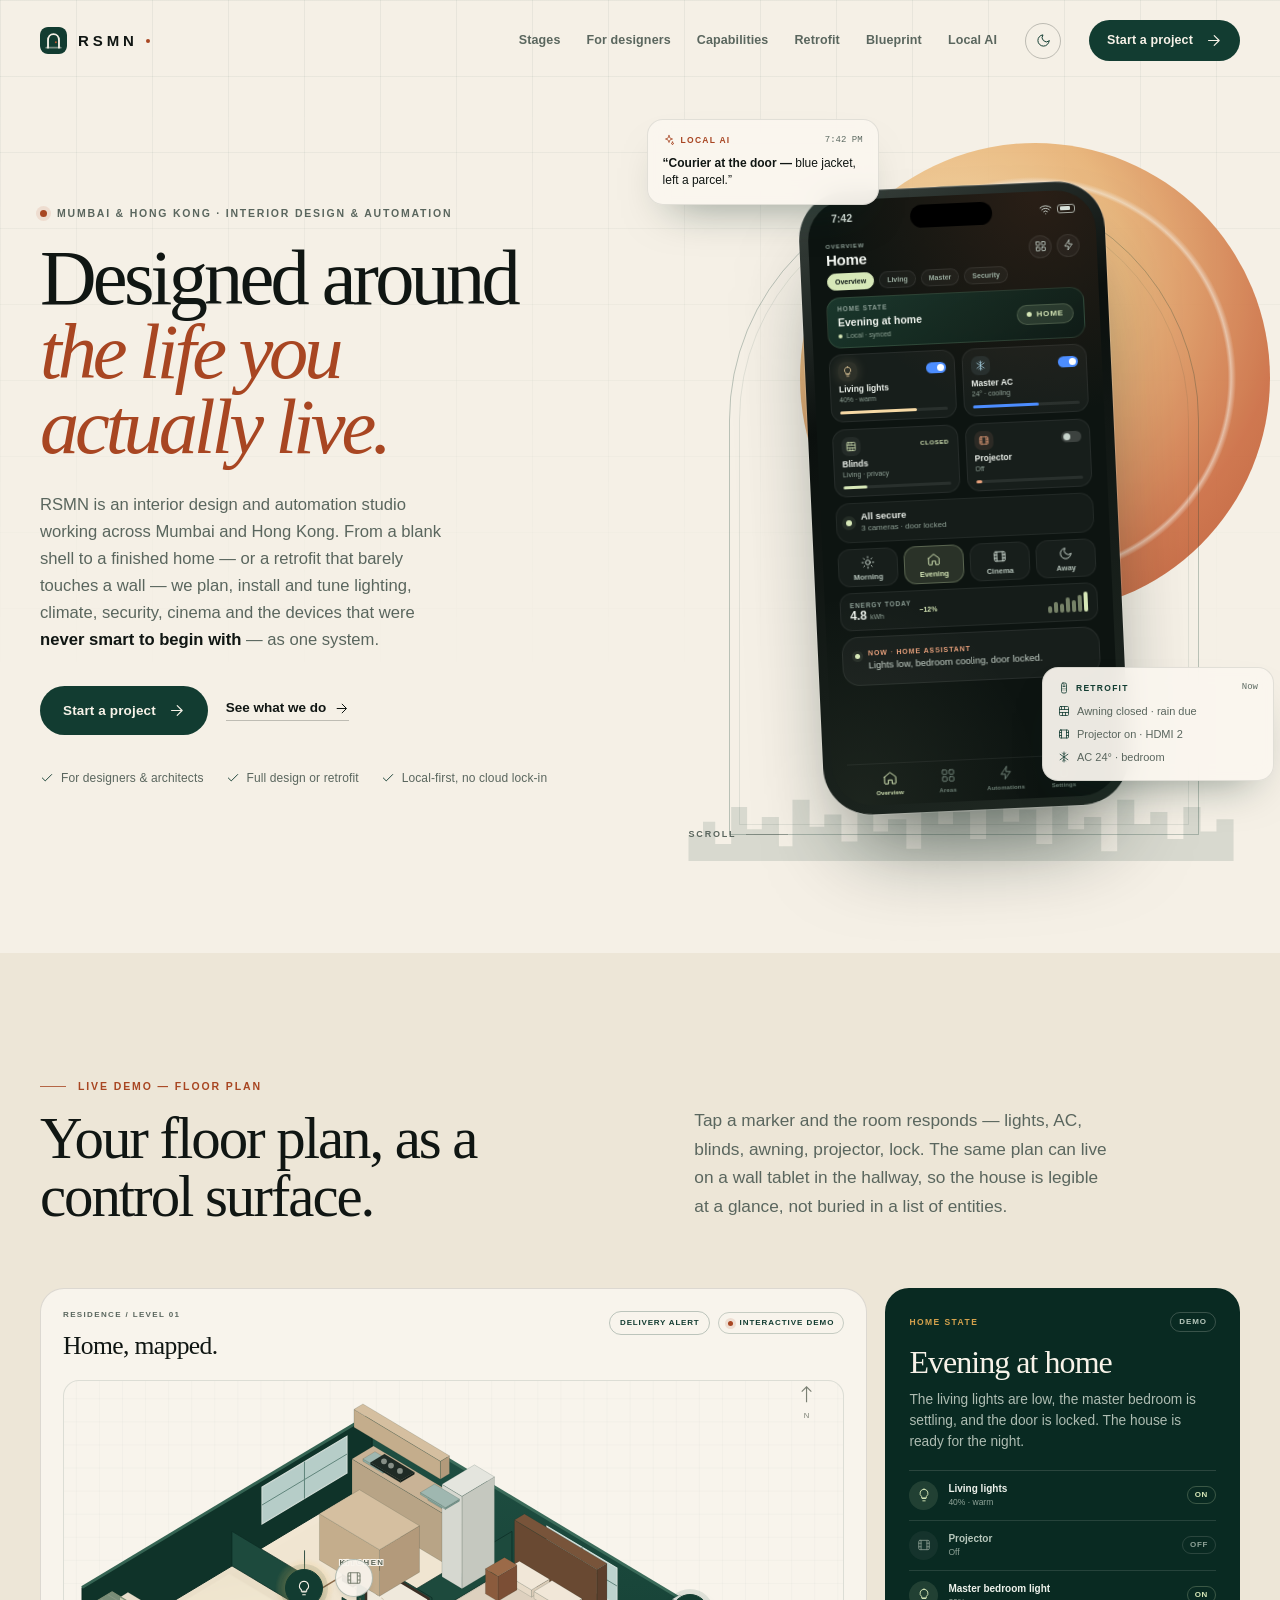
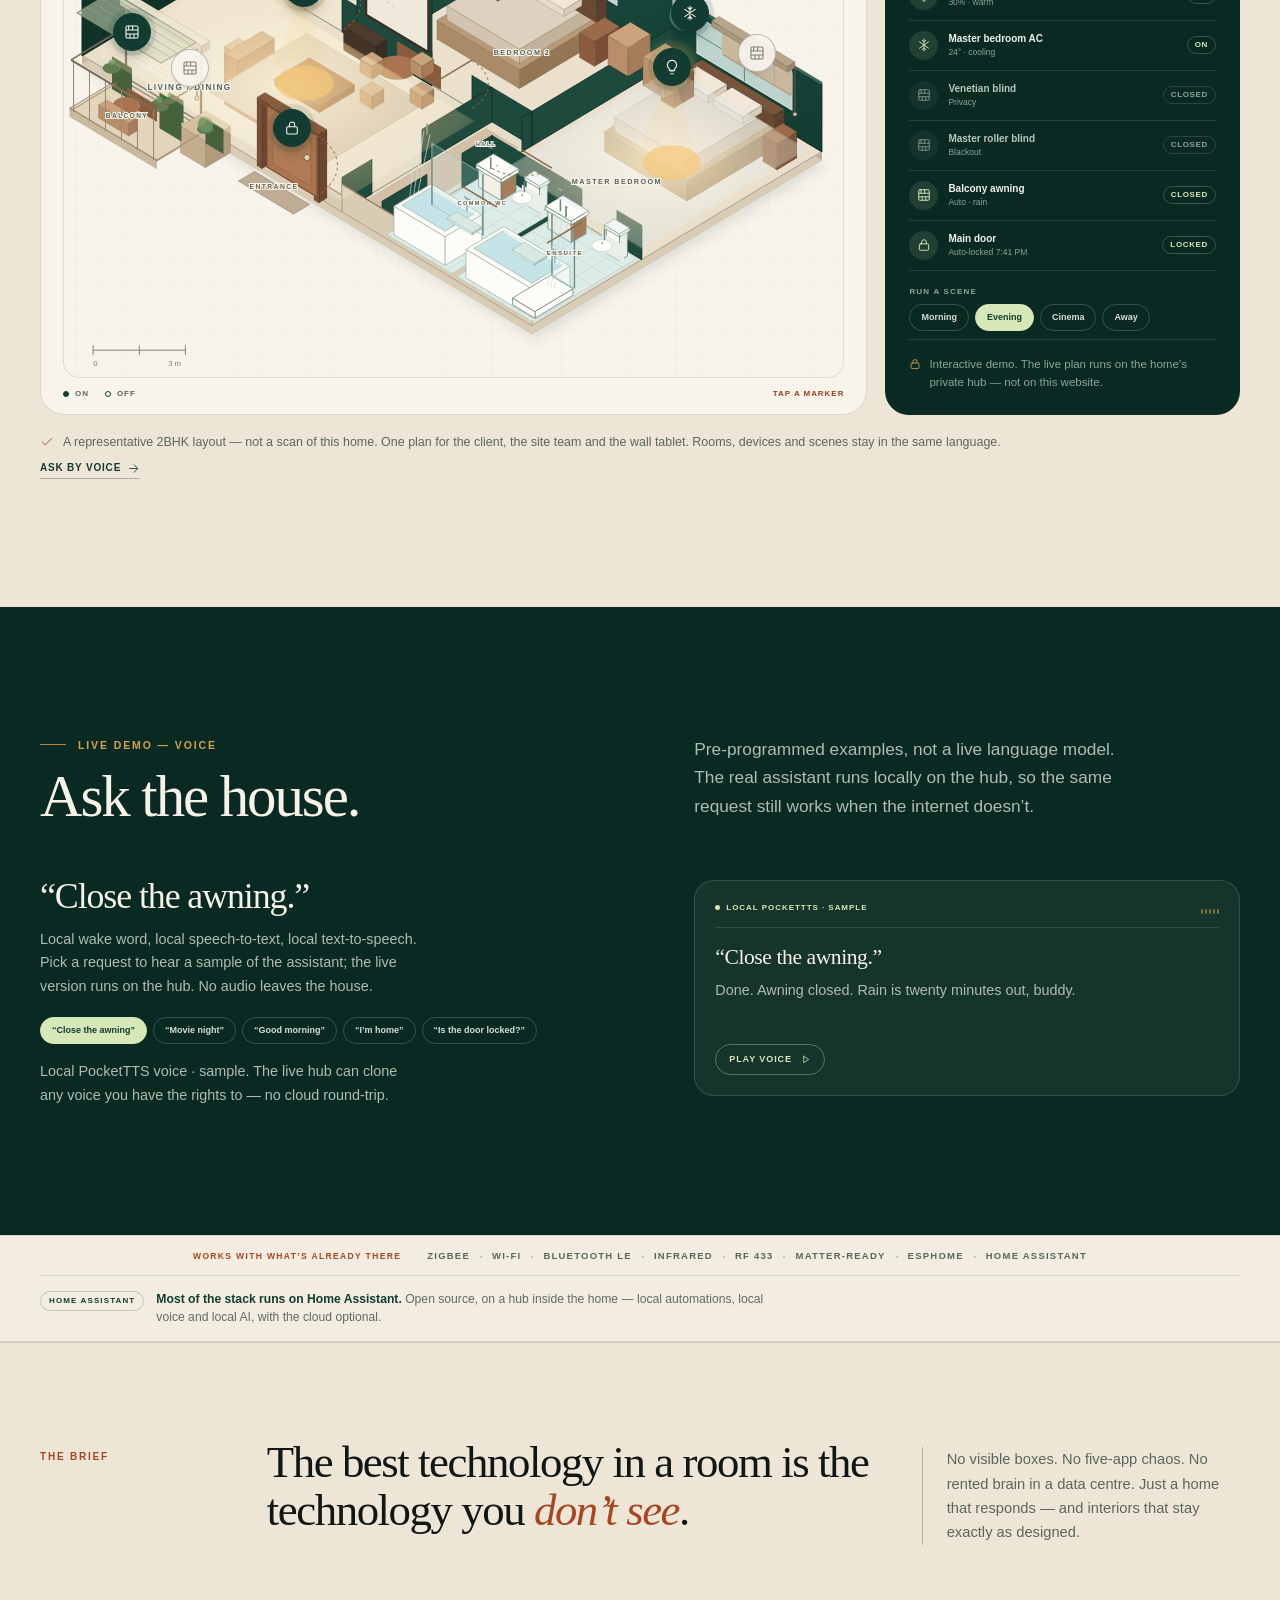
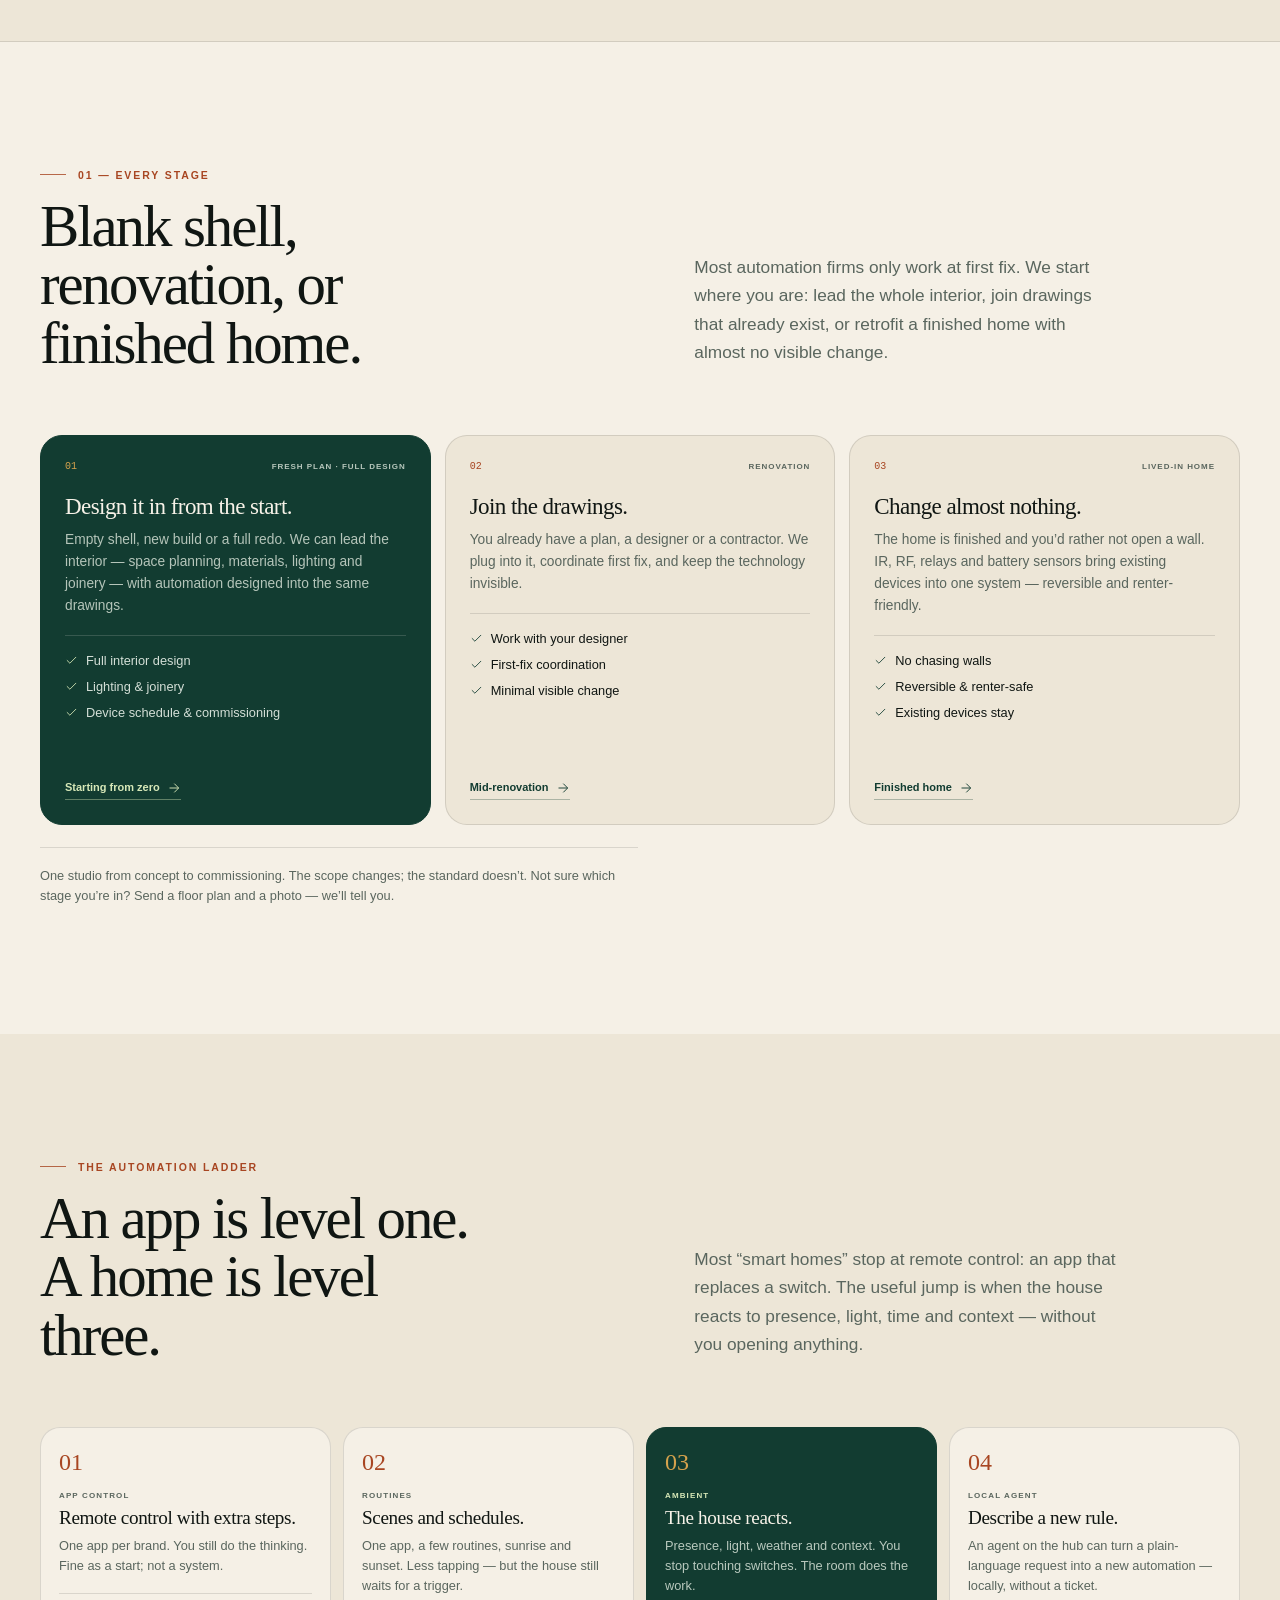
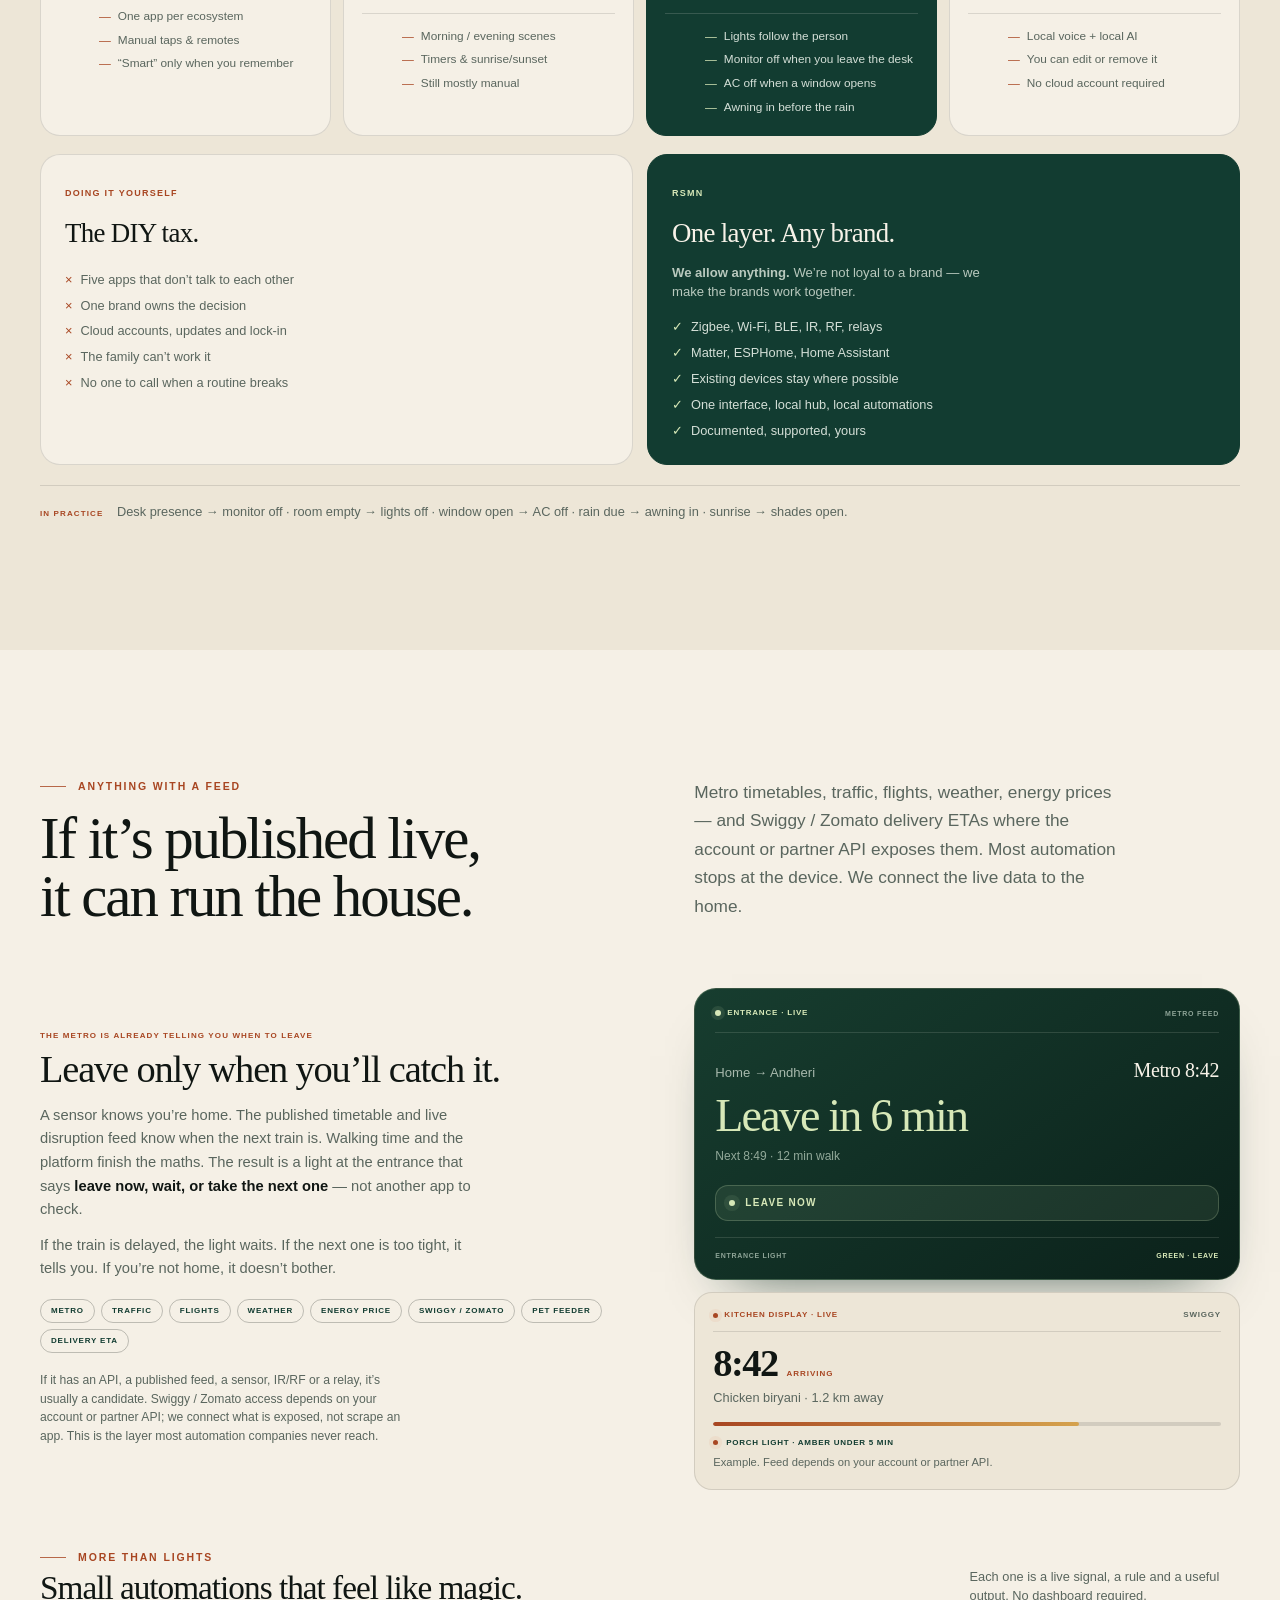
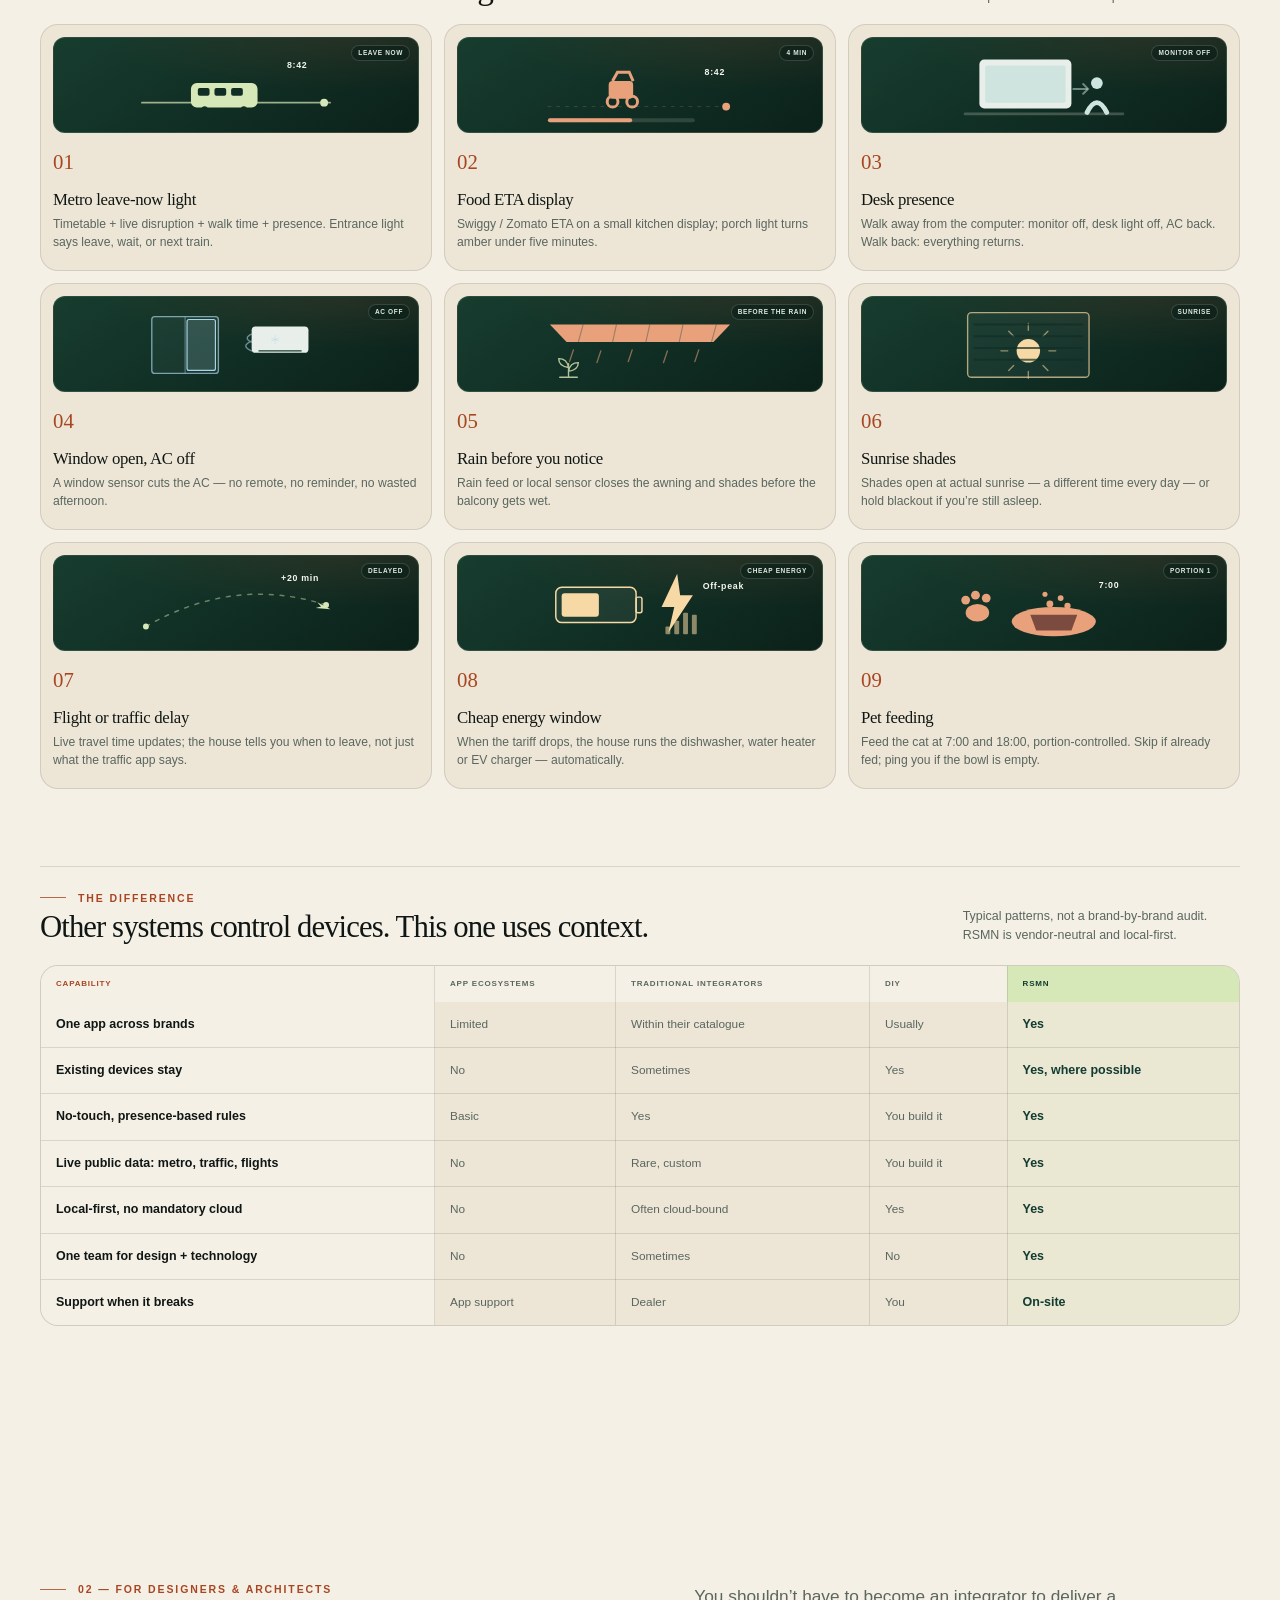
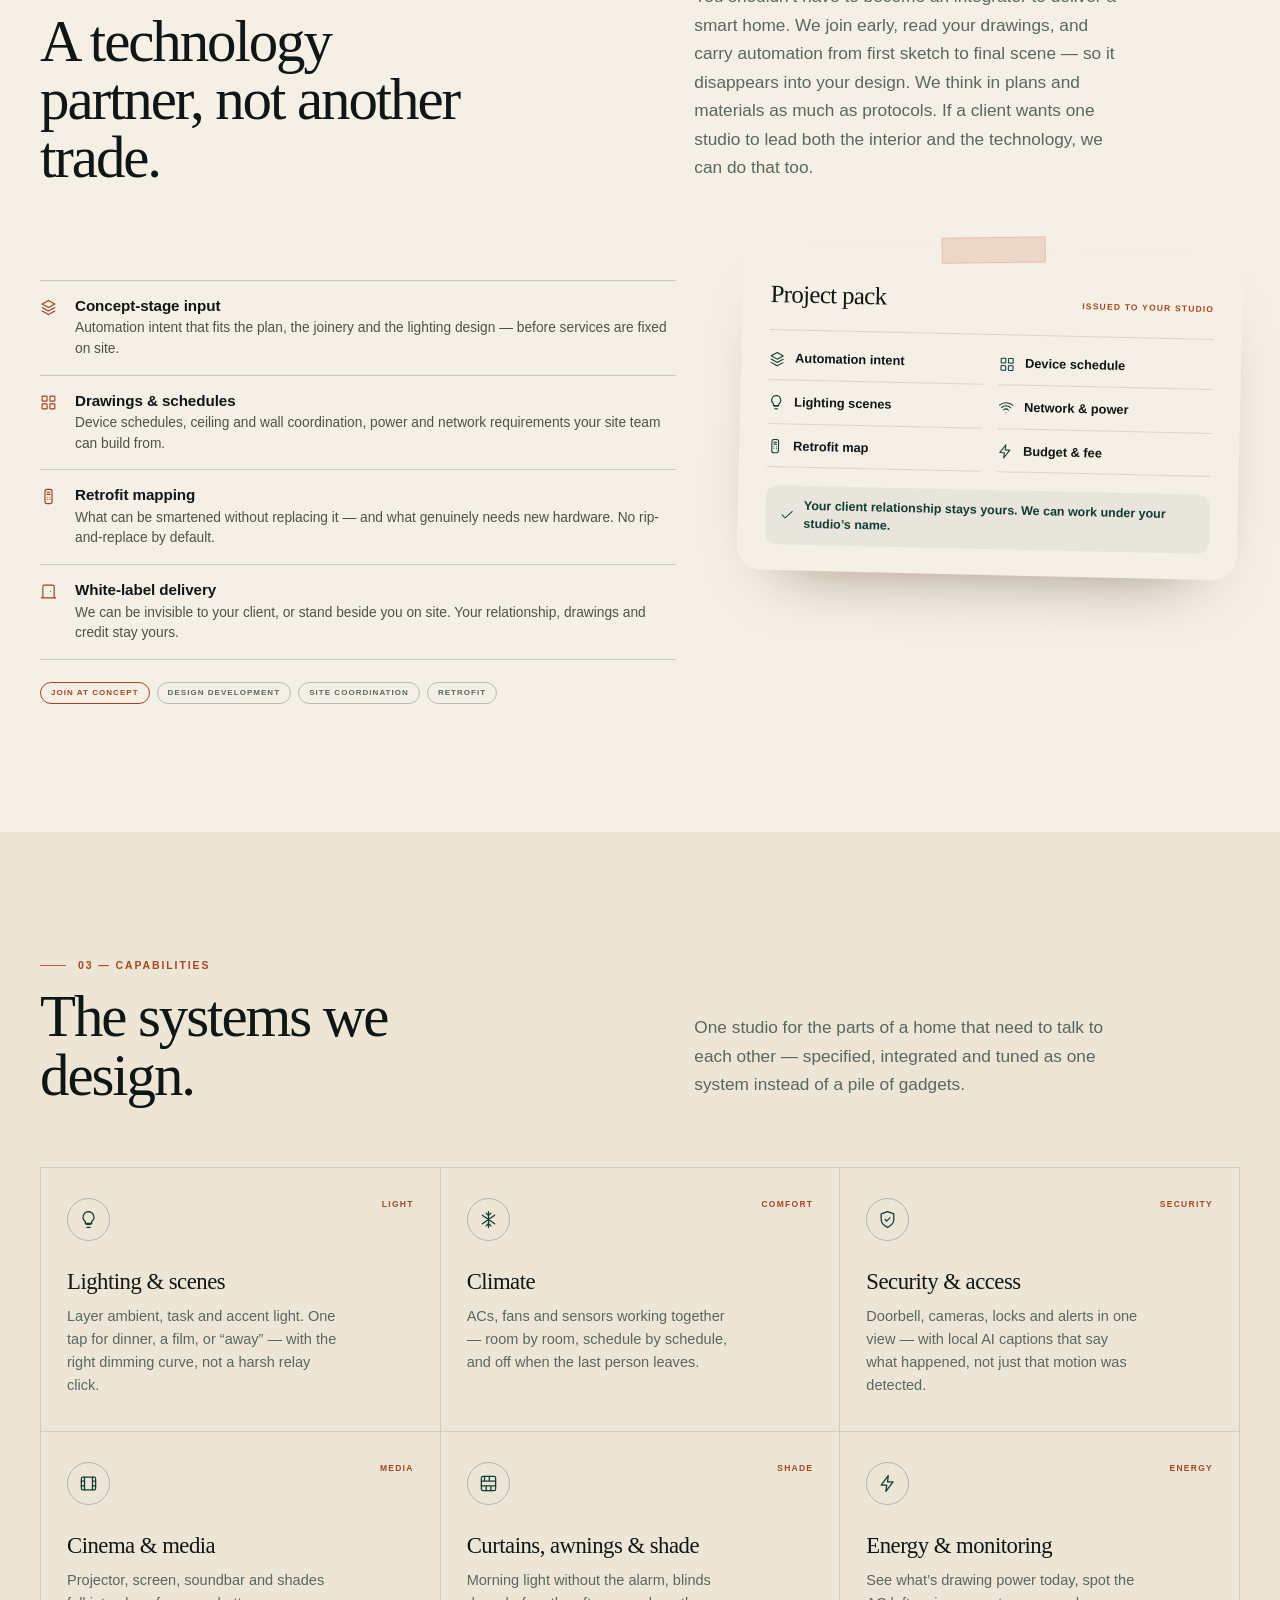
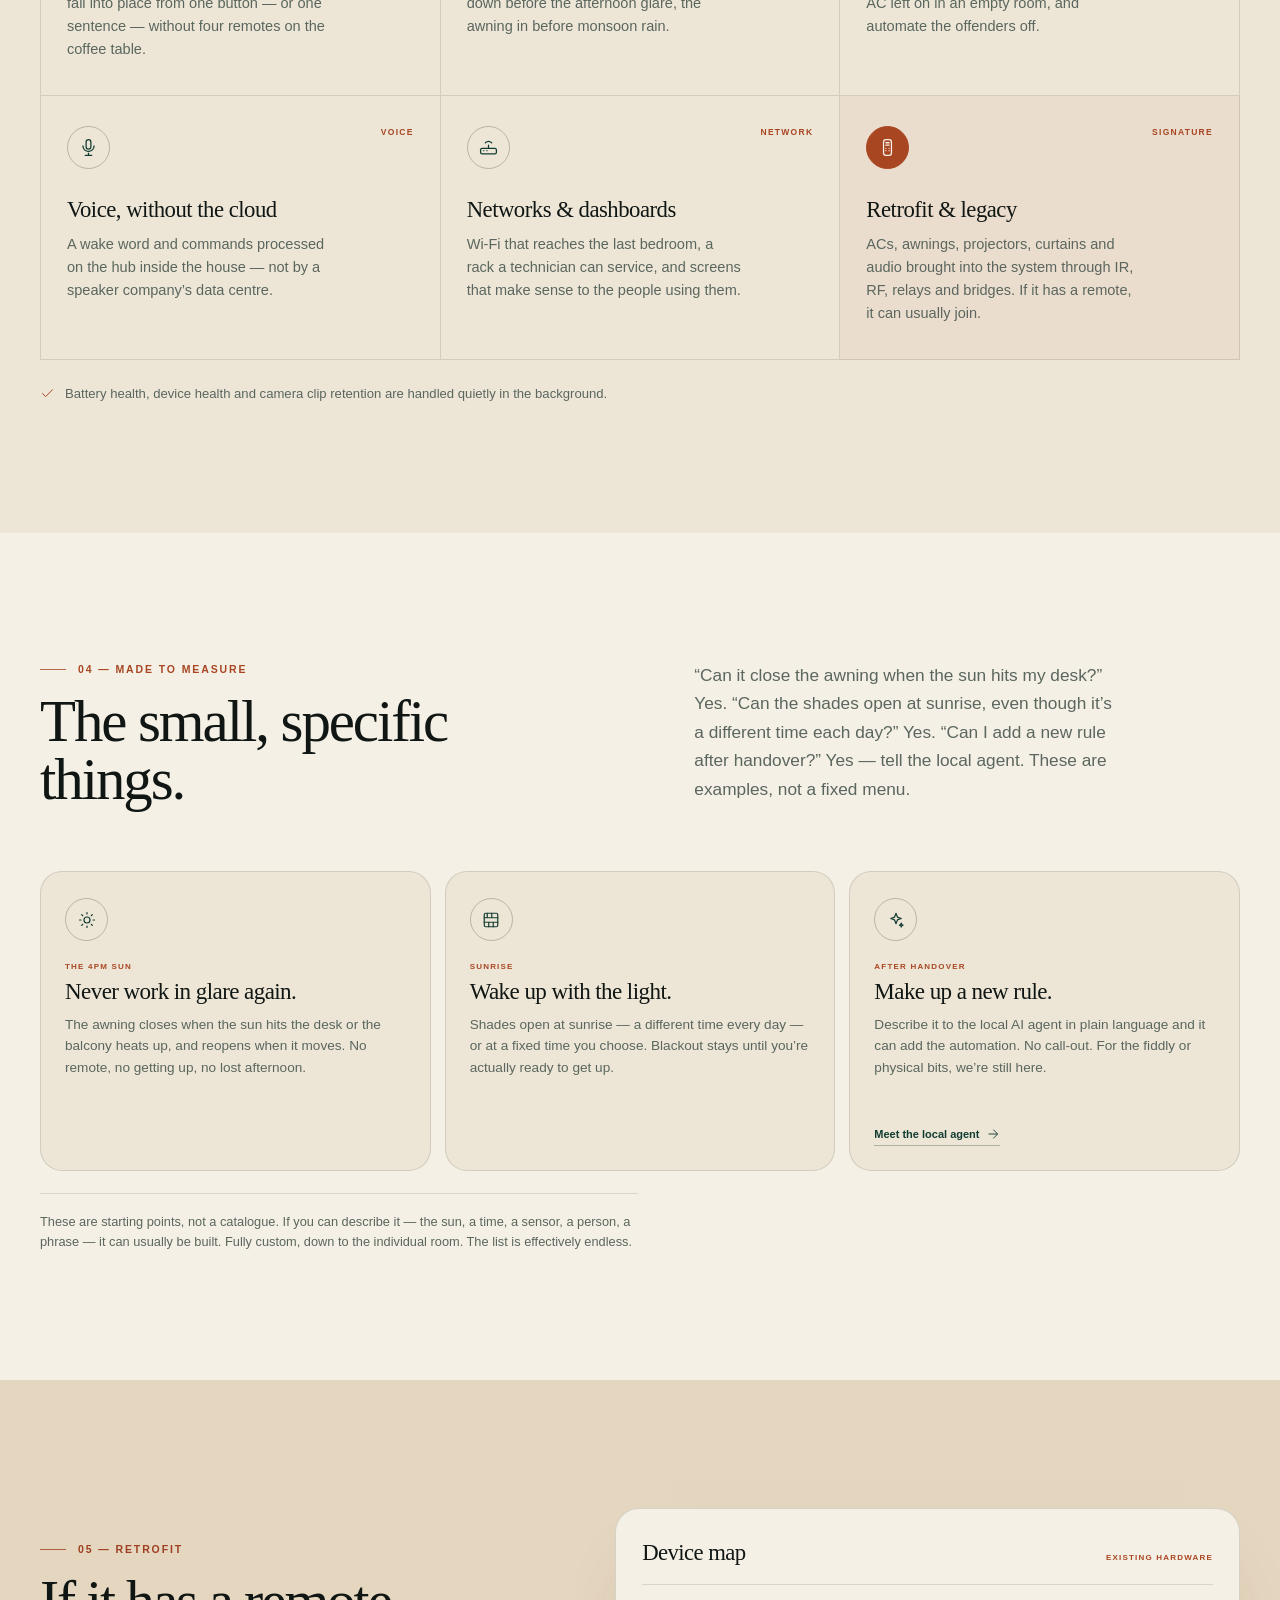
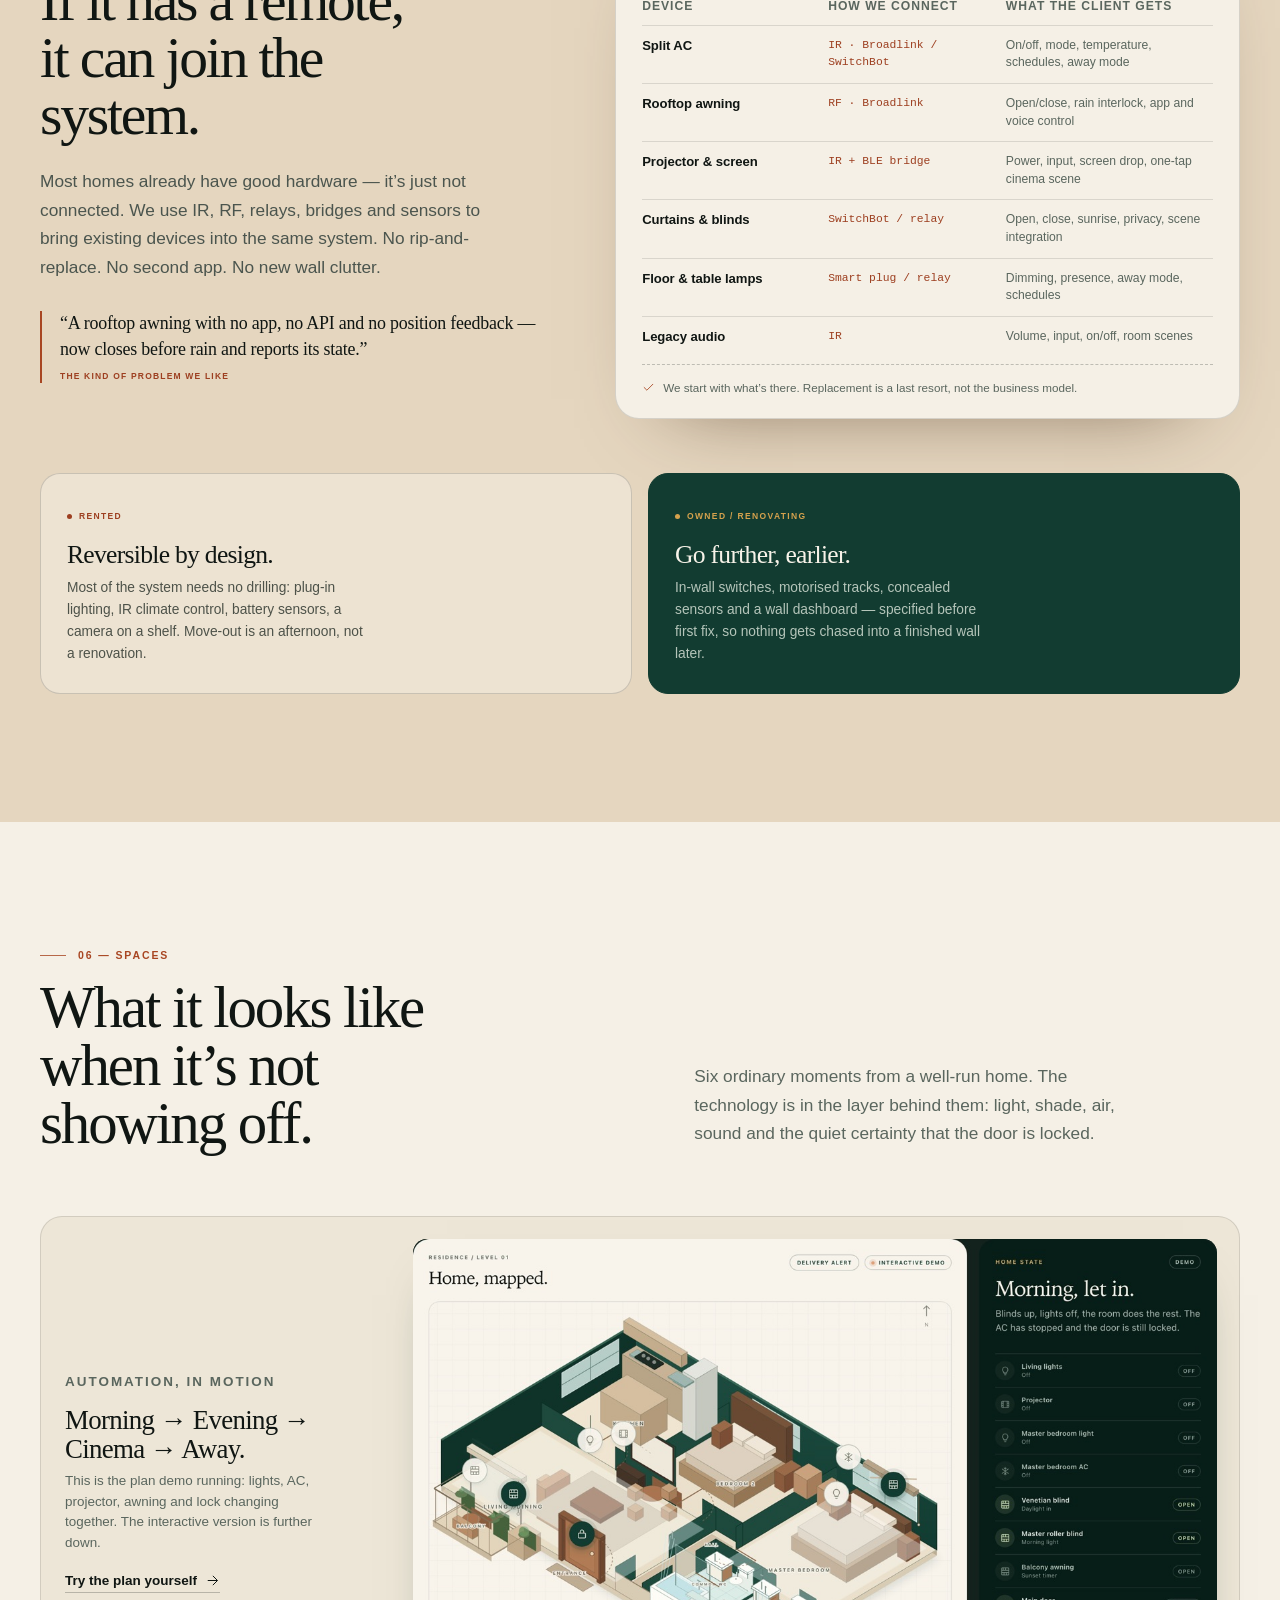
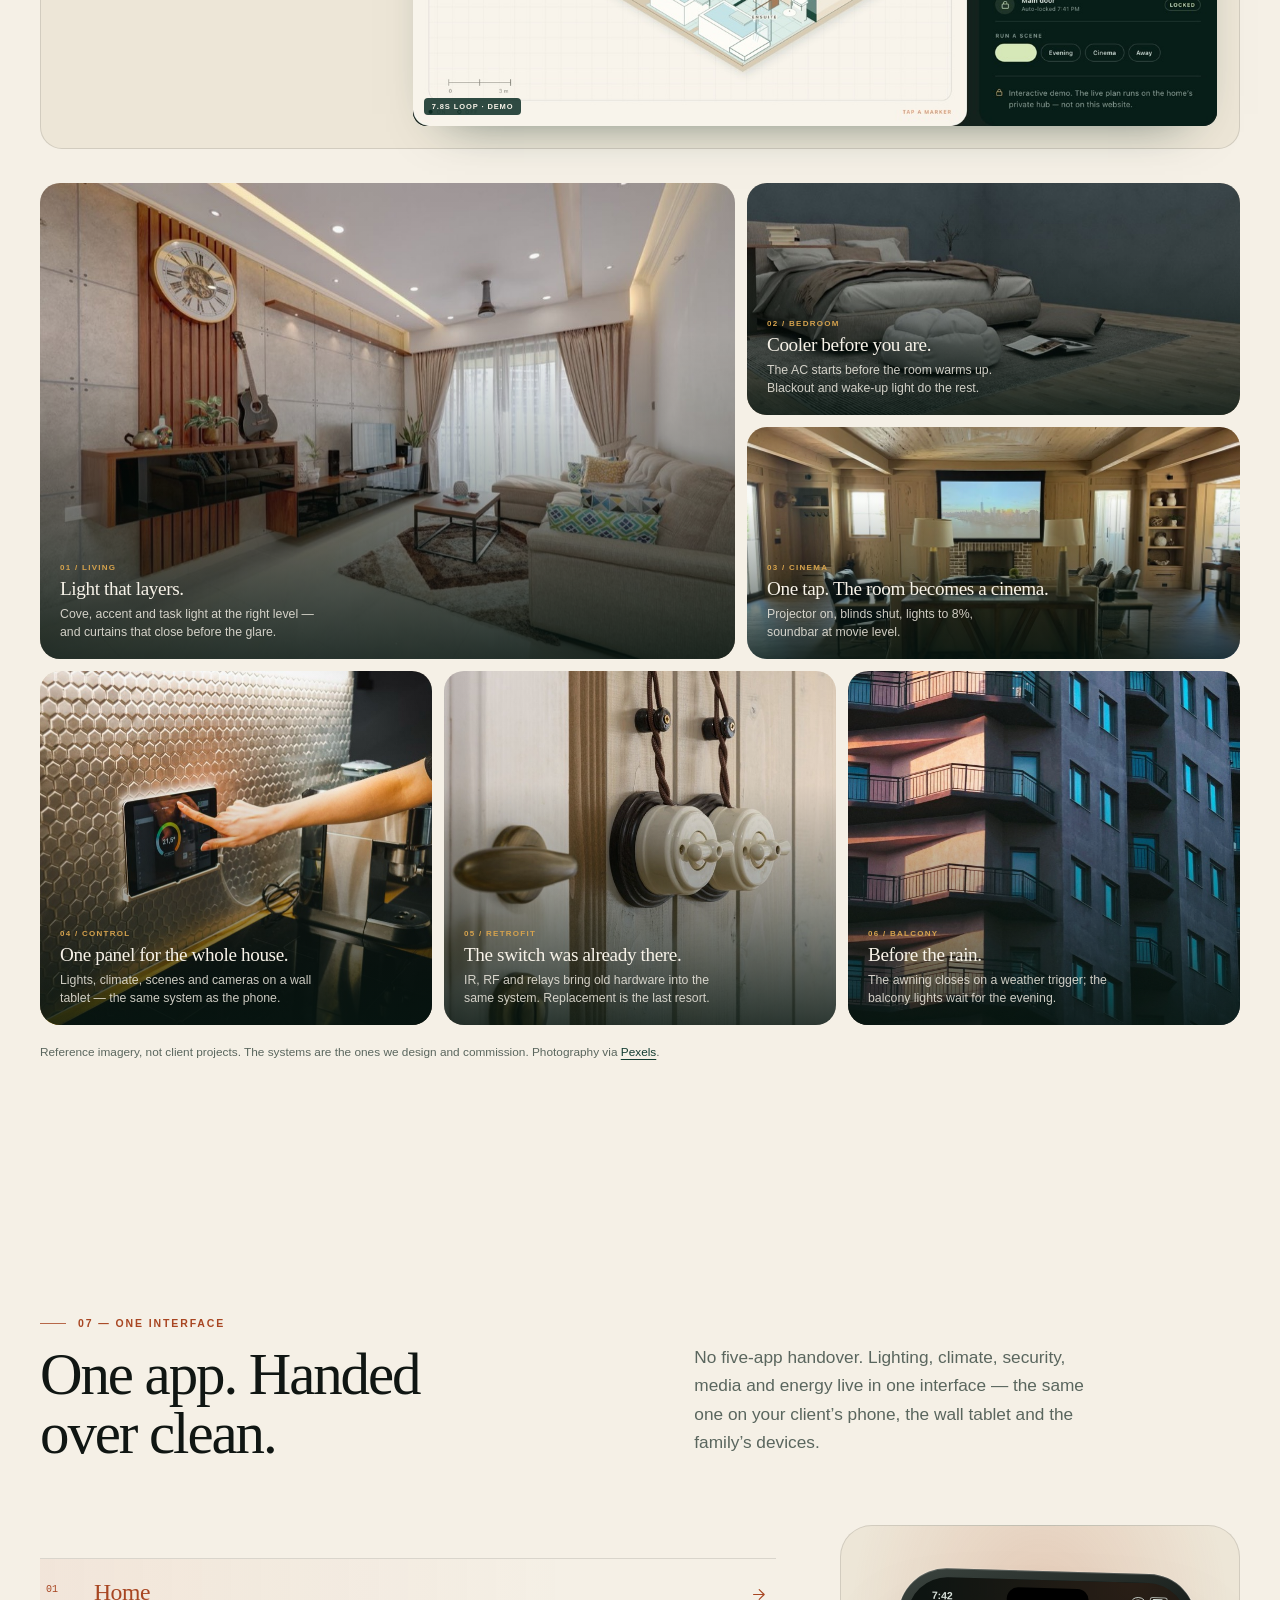
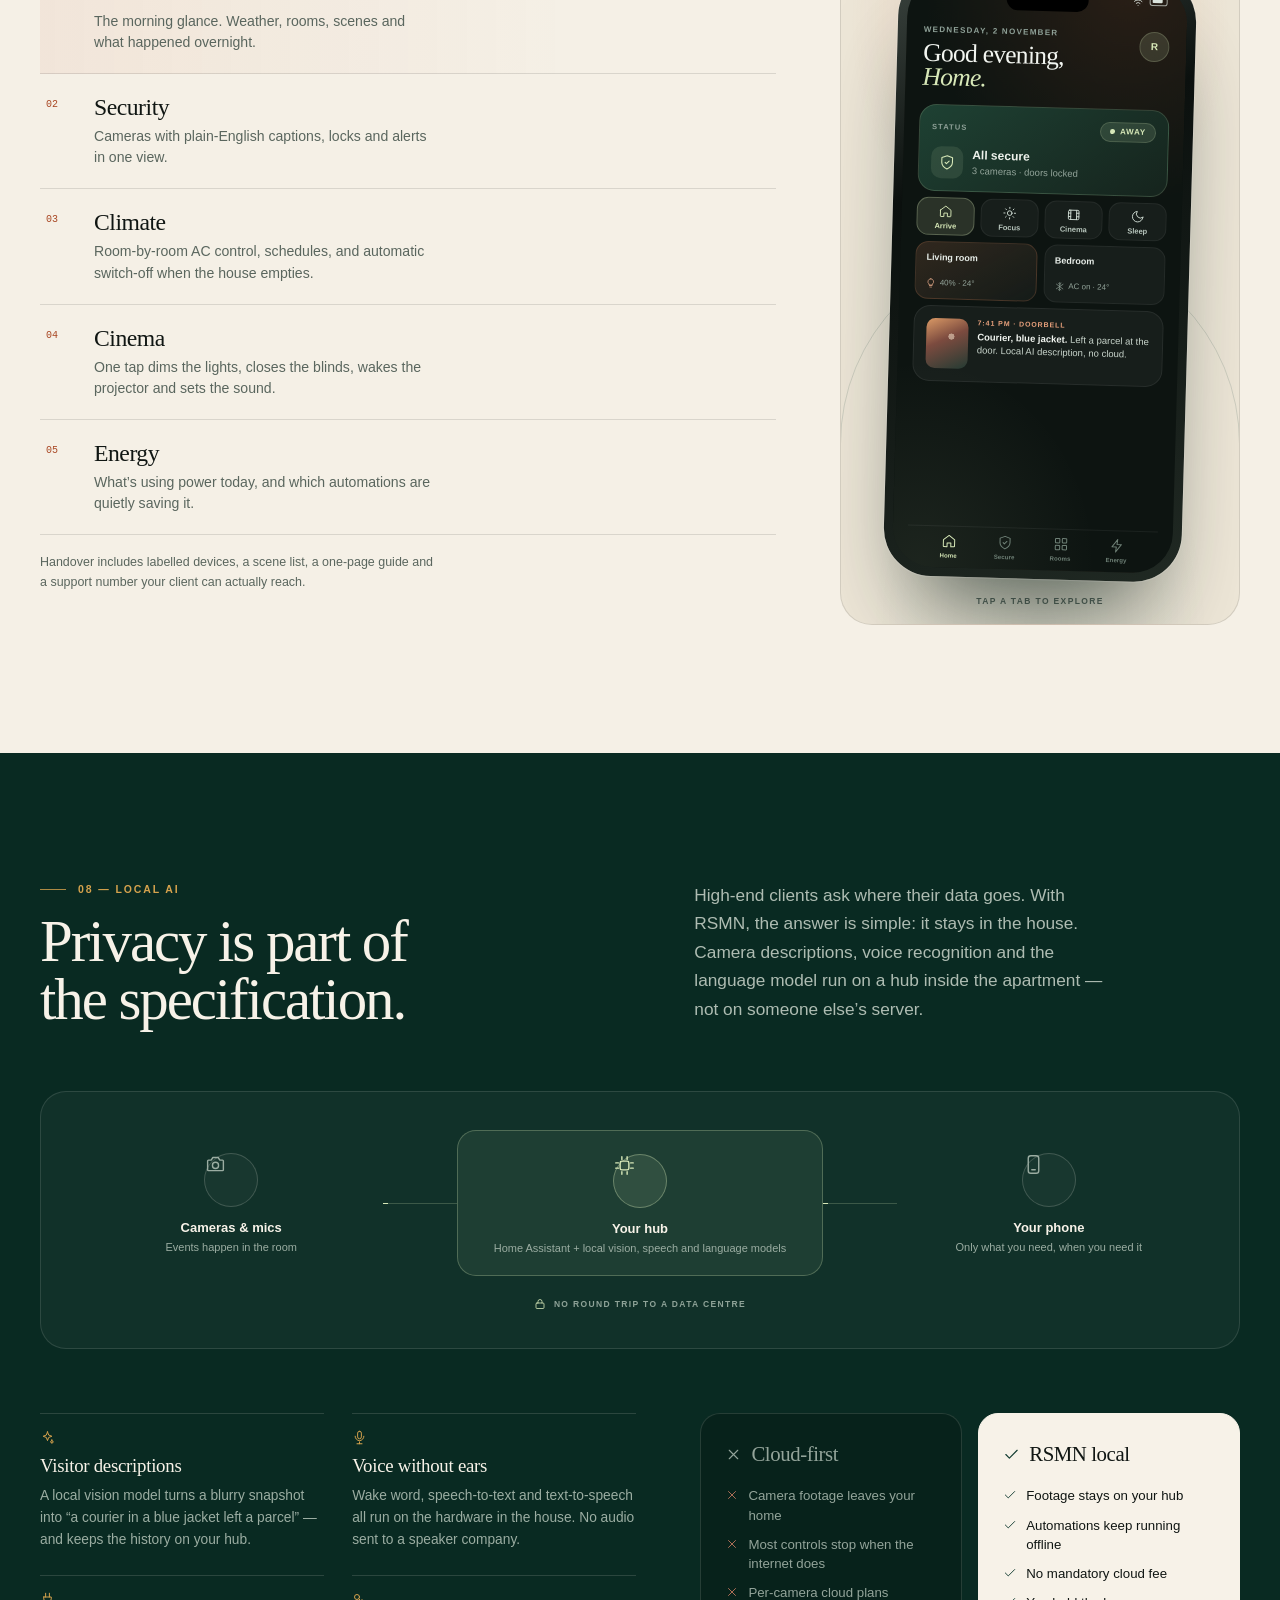
==== commit dbcdd1b9: "Rebuild phone as Lovelace, raise awning and add pet feeding" ====
--- a/index.html
+++ b/index.html
@@ -9,7 +9,7 @@
   <meta name="color-scheme" content="light" />
   <link rel="icon" href="assets/mark.svg" type="image/svg+xml" />
   <link rel="canonical" href="https://araa47.github.io/rsmn-site/" />
-  <link rel="stylesheet" href="styles.css?v=20261103r" />
+  <link rel="stylesheet" href="styles.css?v=20261103t" />
 
   <meta name="author" content="RSMN" />
   <meta property="og:type" content="website" />
@@ -210,23 +210,70 @@
                 <div class="app-screen">
                   <div class="statusbar"><span>7:42</span><span class="statusbar__icons"><svg class="icon" aria-hidden="true"><use href="#i-wifi"/></svg><span class="battery" aria-hidden="true"></span></span></div>
                   <div class="app">
-                    <div class="app__head">
-                      <div>
-                        <div class="app__eyebrow">Wednesday, 2 November · Mumbai</div>
-                        <div class="app__title">Good evening,<br /><em>Home.</em></div>
+                    <div class="ha-topbar">
+                      <div class="ha-topbar__title"><span>Overview</span><strong>Home</strong></div>
+                      <div class="ha-topbar__actions">
+                        <span class="ha-icon-btn"><svg class="icon" aria-hidden="true"><use href="#i-grid"/></svg></span>
+                        <span class="ha-icon-btn"><svg class="icon" aria-hidden="true"><use href="#i-bolt"/></svg></span>
                       </div>
-                      <span class="avatar" aria-hidden="true">R<i class="avatar__live"></i></span>
                     </div>
+
+                    <div class="ha-chips" aria-hidden="true">
+                      <span class="ha-chip is-on">Overview</span>
+                      <span class="ha-chip">Living</span>
+                      <span class="ha-chip">Master</span>
+                      <span class="ha-chip">Security</span>
+                    </div>
+
                     <div class="app__body">
-                      <div class="app-hero">
-                        <div class="app-hero__ring" aria-hidden="true">
-                          <span data-phone-temp>21°</span>
-                          <small>inside</small>
+                      <div class="ha-hero">
+                        <div>
+                          <span class="ha-label">Home state</span>
+                          <strong data-phone-state>Evening at home</strong>
+                          <span class="ha-sync"><i></i> Local · synced</span>
                         </div>
-                        <div class="app-hero__copy">
-                          <span class="app-hero__label">Home state</span>
-                          <strong data-phone-state>Evening at home</strong>
-                          <span class="app-hero__sync"><i></i> Synced · local hub</span>
+                        <span class="pill" data-phone-pill>Home</span>
+                      </div>
+
+                      <div class="ha-tiles">
+                        <div class="ha-tile ha-tile--light is-on" data-phone-tile="living">
+                          <div class="ha-tile__top">
+                            <span class="ha-tile__icon"><svg class="icon" aria-hidden="true"><use href="#i-bulb"/></svg></span>
+                            <span class="ha-toggle" aria-hidden="true"></span>
+                          </div>
+                          <strong>Living lights</strong>
+                          <span class="ha-tile__state" data-phone-living>40% · warm</span>
+                          <span class="ha-slider" aria-hidden="true"><i style="width:72%"></i></span>
+                        </div>
+
+                        <div class="ha-tile ha-tile--climate is-on" data-phone-tile="ac">
+                          <div class="ha-tile__top">
+                            <span class="ha-tile__icon"><svg class="icon" aria-hidden="true"><use href="#i-snow"/></svg></span>
+                            <span class="ha-toggle" aria-hidden="true"></span>
+                          </div>
+                          <strong>Master AC</strong>
+                          <span class="ha-tile__state" data-phone-master>24° · cooling</span>
+                          <span class="ha-slider" aria-hidden="true"><i style="width:62%"></i></span>
+                        </div>
+
+                        <div class="ha-tile ha-tile--cover" data-phone-tile="cover">
+                          <div class="ha-tile__top">
+                            <span class="ha-tile__icon"><svg class="icon" aria-hidden="true"><use href="#i-blinds"/></svg></span>
+                            <span class="ha-state" data-phone-cover>Closed</span>
+                          </div>
+                          <strong>Blinds</strong>
+                          <span class="ha-tile__state">Living · privacy</span>
+                          <span class="ha-slider ha-slider--cover" aria-hidden="true"><i style="width:22%"></i></span>
+                        </div>
+
+                        <div class="ha-tile ha-tile--media" data-phone-tile="projector">
+                          <div class="ha-tile__top">
+                            <span class="ha-tile__icon"><svg class="icon" aria-hidden="true"><use href="#i-film"/></svg></span>
+                            <span class="ha-toggle" aria-hidden="true"></span>
+                          </div>
+                          <strong>Projector</strong>
+                          <span class="ha-tile__state" data-phone-projector>Off</span>
+                          <span class="ha-slider ha-slider--media" aria-hidden="true"><i style="width:6%"></i></span>
                         </div>
                       </div>
 
@@ -236,7 +283,6 @@
                           <strong data-phone-secure>All secure</strong>
                           <span data-phone-secure-sub>3 cameras · door locked</span>
                         </div>
-                        <span class="pill" data-phone-pill>Home</span>
                       </div>
 
                       <div class="scenes">
@@ -246,22 +292,18 @@
                         <span class="scene" data-phone-scene="away"><svg class="icon" aria-hidden="true"><use href="#i-moon"/></svg> Away</span>
                       </div>
 
-                      <div class="room-grid">
-                        <div class="room room--warm">
-                          <span class="room__name">Living</span>
-                          <span class="room__meta" data-phone-living>Lights 40% · Quiet</span>
-                          <span class="room__bar" aria-hidden="true"><i style="width:72%"></i></span>
+                      <div class="ha-energy">
+                        <div>
+                          <span class="ha-label">Energy today</span>
+                          <strong>4.8 <small>kWh</small></strong>
                         </div>
-                        <div class="room">
-                          <span class="room__name">Master</span>
-                          <span class="room__meta" data-phone-master>AC 24° · blinds down</span>
-                          <span class="room__bar" aria-hidden="true"><i style="width:55%"></i></span>
-                        </div>
+                        <span class="ha-energy__delta">−12%</span>
+                        <span class="ha-energy__bars" aria-hidden="true"><i></i><i></i><i></i><i></i><i></i><i></i><i></i></span>
                       </div>
 
                       <div class="ui-card app-activity">
-                        <div class="activity">
-                          <span class="activity__thumb" aria-hidden="true"></span>
+                        <div class="ha-log">
+                          <span class="ha-log__dot" aria-hidden="true"></span>
                           <div>
                             <div class="activity__label" data-phone-activity-label>Now · Home Assistant</div>
                             <p class="activity__text" data-phone-activity><b>Evening at home.</b> Lights low, door locked, the house is settled.</p>
@@ -277,10 +319,10 @@
                     </div>
 
                     <div class="app-nav" aria-hidden="true">
-                      <span class="is-on"><svg class="icon"><use href="#i-home"/></svg> Home</span>
-                      <span><svg class="icon"><use href="#i-shield"/></svg> Secure</span>
-                      <span><svg class="icon"><use href="#i-grid"/></svg> Rooms</span>
-                      <span><svg class="icon"><use href="#i-bolt"/></svg> Energy</span>
+                      <span class="is-on"><svg class="icon"><use href="#i-home"/></svg> Overview</span>
+                      <span><svg class="icon"><use href="#i-grid"/></svg> Areas</span>
+                      <span><svg class="icon"><use href="#i-bolt"/></svg> Automations</span>
+                      <span><svg class="icon"><use href="#i-remote"/></svg> Settings</span>
                     </div>
                   </div>
                 </div>
@@ -509,11 +551,11 @@
 <line x1="322.2" y1="396.5" x2="274.3" y2="425.2" stroke="#9b8a70" stroke-width="1"/>
 <line x1="322.2" y1="343.8" x2="274.3" y2="372.5" stroke="#7e6d55" stroke-width="1.6"/>
 <g class="awning" data-awning style="transition:opacity .45s">
-<polygon points="238.4,262.5 325.8,314.9 280.6,342.1 193.2,289.6" fill="rgba(196,207,178,.58)" stroke="#7d8d74" stroke-width="1.1"/>
-<line x1="231.7" y1="267.2" x2="317.0" y2="318.4" stroke="#8e9c89" stroke-width="0.8"/>
-<line x1="224.4" y1="271.6" x2="309.7" y2="322.7" stroke="#8e9c89" stroke-width="0.8"/>
-<line x1="217.1" y1="275.9" x2="302.4" y2="327.1" stroke="#8e9c89" stroke-width="0.8"/>
-<line x1="209.8" y1="280.3" x2="295.1" y2="331.5" stroke="#8e9c89" stroke-width="0.8"/>
+<polygon points="229.6,249.2 317.0,301.6 280.6,323.5 193.2,271.0" fill="rgba(196,207,178,.58)" stroke="#7d8d74" stroke-width="1.1"/>
+<line x1="225.4" y1="252.3" x2="310.7" y2="303.5" stroke="#8e9c89" stroke-width="0.8"/>
+<line x1="218.2" y1="256.7" x2="303.4" y2="307.9" stroke="#8e9c89" stroke-width="0.8"/>
+<line x1="210.9" y1="261.1" x2="296.2" y2="312.2" stroke="#8e9c89" stroke-width="0.8"/>
+<line x1="203.6" y1="265.4" x2="288.9" y2="316.6" stroke="#8e9c89" stroke-width="0.8"/>
 </g>
 <polygon points="351.8,230.5 606.6,383.4 468.8,466.0 214.0,313.2" fill="#0b2027" class="room-shade" data-room-shade="living" style="opacity:0"/>
 <polygon points="812.0,328.8 952.4,413.0 780.8,516.0 640.4,431.7" fill="#0b2027" class="room-shade" data-room-shade="master" style="opacity:0"/>
@@ -605,7 +647,7 @@
                 <svg class="icon" aria-hidden="true"><use href="#i-blinds"/></svg>
                 <span class="hotspot__label">Roller blind</span>
               </button>
-              <button class="hotspot" type="button" data-device="awning" aria-pressed="true" aria-label="Balcony awning, closed" style="left:8.7%;top:44.5%">
+              <button class="hotspot" type="button" data-device="awning" aria-pressed="true" aria-label="Balcony awning, closed" style="left:8.7%;top:42.2%">
                 <svg class="icon" aria-hidden="true"><use href="#i-blinds"/></svg>
                 <span class="hotspot__label">Balcony awning</span>
               </button>
@@ -1009,6 +1051,7 @@
               <span>Weather</span>
               <span>Energy price</span>
               <span>Swiggy / Zomato</span>
+              <span>Pet feeder</span>
               <span>Delivery ETA</span>
             </div>
             <p class="anything-fine">If it has an API, a published feed, a sensor, IR/RF or a relay, it’s usually a candidate. Swiggy / Zomato access depends on your account or partner API; we connect what is exposed, not scrape an app. This is the layer most automation companies never reach.</p>
@@ -1138,6 +1181,16 @@
               <span>08</span>
               <h4>Cheap energy window</h4>
               <p>When the tariff drops, the house runs the dishwasher, water heater or EV charger — automatically.</p>
+            </article>
+
+            <article class="automation-card">
+              <div class="automation-visual automation-visual--pet" aria-hidden="true">
+                <svg viewBox="0 0 220 96"><g class="av-paw"><ellipse cx="42" cy="58" rx="12" ry="9" fill="currentColor"/><circle cx="30" cy="45" r="4.5" fill="currentColor"/><circle cx="40" cy="40" r="4.5" fill="currentColor"/><circle cx="51" cy="43" r="4.5" fill="currentColor"/></g><ellipse class="av-bowl" cx="120" cy="67" rx="43" ry="15" fill="#e9a17c"/><path d="M96 60h48l-6 16h-36z" fill="#7c4b3f"/><g class="av-kibble"><circle cx="116" cy="49" r="3.5" fill="currentColor"/><circle cx="127" cy="43" r="3" fill="currentColor"/><circle cx="111" cy="39" r="2.6" fill="currentColor"/><circle cx="134" cy="51" r="3.2" fill="currentColor"/></g><text class="av-text" x="166" y="33">7:00</text></svg>
+                <span class="av-tag">Portion 1</span>
+              </div>
+              <span>09</span>
+              <h4>Pet feeding</h4>
+              <p>Feed the cat at 7:00 and 18:00, portion-controlled. Skip if already fed; ping you if the bowl is empty.</p>
             </article>
           </div>
 
@@ -1507,9 +1560,9 @@
             </a>
           </div>
           <div class="motion__media">
-            <video width="1200" height="728" autoplay muted loop playsinline preload="metadata" poster="assets/video/scene-loop-poster.jpg?v=10" aria-label="Seven second loop of the home plan changing between Evening, Cinema and Away scenes; lights, air conditioning, projector, awning and lock update together." data-autoplay>
-              <source src="assets/video/scene-loop.mp4?v=10" type="video/mp4" />
-              Your browser can’t play the loop. <a href="assets/video/scene-loop.mp4?v=10">Download it here</a>.
+            <video width="1200" height="728" autoplay muted loop playsinline preload="metadata" poster="assets/video/scene-loop-poster.jpg?v=11" aria-label="Seven second loop of the home plan changing between Evening, Cinema and Away scenes; lights, air conditioning, projector, awning and lock update together." data-autoplay>
+              <source src="assets/video/scene-loop.mp4?v=11" type="video/mp4" />
+              Your browser can’t play the loop. <a href="assets/video/scene-loop.mp4?v=11">Download it here</a>.
             </video>
             <span class="motion__tag">7.8s loop · demo</span>
           </div>
@@ -2381,7 +2434,7 @@
     </div>
   </footer>
 
-  <script src="site.js?v=20261103r" defer></script>
+  <script src="site.js?v=20261103t" defer></script>
           <div class="delivery-toast" id="deliveryToast" hidden role="status" aria-live="polite">
             <span class="delivery-toast__icon"><svg class="icon" aria-hidden="true"><use href="#i-message"/></svg></span>
             <div class="delivery-toast__copy">
--- a/styles.css
+++ b/styles.css
@@ -829,7 +829,7 @@
   min-height: 0;
   display: flex;
   flex-direction: column;
-  gap: 9px;
+  gap: 6px;
 }
 .avatar {
   width: 30px;
@@ -875,6 +875,256 @@
   border-radius: 50%;
   background: var(--lime);
   border: 2px solid #16251e;
+}
+.ha-topbar {
+  display: flex;
+  align-items: center;
+  justify-content: space-between;
+  gap: 10px;
+  padding: 3px 2px 0;
+  flex: none;
+}
+.ha-topbar__title span {
+  display: block;
+  margin-bottom: 3px;
+  font: 650 6px/1 var(--sans);
+  letter-spacing: 0.14em;
+  text-transform: uppercase;
+  color: #8fa198;
+}
+.ha-topbar__title strong {
+  display: block;
+  font: 600 15px/1 var(--sans);
+  letter-spacing: -0.02em;
+  color: #f2f5f0;
+}
+.ha-topbar__actions {
+  display: flex;
+  gap: 5px;
+}
+.ha-icon-btn {
+  display: grid;
+  place-items: center;
+  width: 23px;
+  height: 23px;
+  border: 1px solid rgba(255, 255, 255, 0.07);
+  border-radius: 50%;
+  background: rgba(255, 255, 255, 0.04);
+  color: #c8d6cd;
+}
+.ha-icon-btn .icon {
+  width: 12px;
+  height: 12px;
+}
+.ha-chips {
+  display: flex;
+  gap: 5px;
+  padding: 6px 2px 7px;
+  flex: none;
+  overflow: hidden;
+}
+.ha-chip {
+  flex: none;
+  padding: 4px 7px;
+  border: 1px solid rgba(255, 255, 255, 0.08);
+  border-radius: 999px;
+  background: rgba(255, 255, 255, 0.035);
+  color: #9aac9f;
+  font: 600 7px/1 var(--sans);
+  white-space: nowrap;
+}
+.ha-chip.is-on {
+  background: var(--lime);
+  border-color: var(--lime);
+  color: #0d1714;
+}
+.ha-hero {
+  display: flex;
+  align-items: center;
+  justify-content: space-between;
+  gap: 8px;
+  padding: 8px 10px;
+  border: 1px solid rgba(215, 232, 184, 0.12);
+  border-radius: 14px;
+  background: linear-gradient(145deg, rgba(30, 65, 51, 0.8), rgba(15, 28, 23, 0.9));
+}
+.ha-label {
+  display: block;
+  margin-bottom: 3px;
+  font: 650 6.5px/1 var(--sans);
+  letter-spacing: 0.13em;
+  text-transform: uppercase;
+  color: #8fa198;
+}
+.ha-hero strong {
+  display: block;
+  overflow: hidden;
+  text-overflow: ellipsis;
+  white-space: nowrap;
+  font: 600 10.5px/1.2 var(--sans);
+  color: #f0f4ee;
+}
+.ha-sync {
+  display: flex;
+  align-items: center;
+  gap: 4px;
+  margin-top: 4px;
+  font: 500 7px/1 var(--sans);
+  color: #91a698;
+}
+.ha-sync i {
+  width: 4px;
+  height: 4px;
+  border-radius: 50%;
+  background: var(--lime);
+}
+.ha-tiles {
+  display: grid;
+  grid-template-columns: 1fr 1fr;
+  gap: 7px;
+}
+.ha-tile {
+  display: flex;
+  flex-direction: column;
+  min-height: 68px;
+  padding: 7px 8px;
+  border: 1px solid rgba(255, 255, 255, 0.065);
+  border-radius: 13px;
+  background: rgba(255, 255, 255, 0.042);
+}
+.ha-tile__top {
+  display: flex;
+  align-items: center;
+  justify-content: space-between;
+  gap: 6px;
+  margin-bottom: 3px;
+}
+.ha-tile__icon {
+  display: grid;
+  place-items: center;
+  width: 19px;
+  height: 19px;
+  border-radius: 7px;
+  background: rgba(255, 255, 255, 0.06);
+  color: #cfdcd3;
+}
+.ha-tile__icon .icon {
+  width: 11px;
+  height: 11px;
+}
+.ha-tile--light .ha-tile__icon {
+  color: #f6d9a5;
+  background: rgba(246, 217, 165, 0.1);
+}
+.ha-tile--light.is-on .ha-tile__icon {
+  box-shadow: 0 0 12px rgba(246, 217, 165, 0.18);
+}
+.ha-tile--climate .ha-tile__icon {
+  color: #a9d3e6;
+  background: rgba(169, 211, 230, 0.09);
+}
+.ha-tile--cover .ha-tile__icon {
+  color: #d7e8b8;
+}
+.ha-tile--media .ha-tile__icon {
+  color: #e9a17c;
+  background: rgba(233, 161, 124, 0.1);
+}
+.ha-tile strong {
+  display: block;
+  overflow: hidden;
+  text-overflow: ellipsis;
+  white-space: nowrap;
+  font: 600 8.5px/1.2 var(--sans);
+  color: #edf2ec;
+}
+.ha-tile__state {
+  display: block;
+  overflow: hidden;
+  text-overflow: ellipsis;
+  white-space: nowrap;
+  margin-top: 2px;
+  font: 500 7px/1.2 var(--sans);
+  color: #91a398;
+}
+.ha-state {
+  font: 650 6.2px/1 var(--sans);
+  letter-spacing: 0.08em;
+  text-transform: uppercase;
+  color: #d7e8b8;
+}
+.ha-toggle {
+  position: relative;
+  flex: none;
+  width: 20px;
+  height: 11px;
+  border-radius: 999px;
+  background: rgba(255, 255, 255, 0.16);
+  transition: background 0.2s;
+}
+.ha-toggle::after {
+  content: "";
+  position: absolute;
+  top: 2px;
+  left: 2px;
+  width: 7px;
+  height: 7px;
+  border-radius: 50%;
+  background: #c7d4cc;
+  transition: transform 0.2s, background 0.2s;
+}
+.ha-tile.is-on .ha-toggle {
+  background: #4c8dff;
+}
+.ha-tile.is-on .ha-toggle::after {
+  transform: translateX(9px);
+  background: #fff;
+}
+.ha-tile.is-on .ha-toggle {
+  background: #4c8dff;
+}
+.ha-slider {
+  display: block;
+  height: 3px;
+  margin-top: auto;
+  border-radius: 999px;
+  background: rgba(255, 255, 255, 0.08);
+  overflow: hidden;
+}
+.ha-slider i {
+  display: block;
+  height: 100%;
+  border-radius: inherit;
+  background: #4c8dff;
+}
+.ha-tile--light .ha-slider i {
+  background: #f6d9a5;
+}
+.ha-slider--cover i {
+  background: #d7e8b8;
+}
+.ha-slider--media i {
+  background: #e9a17c;
+}
+.ha-log {
+  display: flex;
+  gap: 8px;
+  align-items: flex-start;
+}
+.ha-log__dot {
+  width: 5px;
+  height: 5px;
+  margin-top: 4px;
+  border-radius: 50%;
+  background: var(--lime);
+  box-shadow: 0 0 0 3px rgba(215, 232, 184, 0.08);
+  flex: none;
+}
+.ha-log .activity__text {
+  display: -webkit-box;
+  overflow: hidden;
+  -webkit-line-clamp: 2;
+  -webkit-box-orient: vertical;
 }
 .app-hero {
   display: flex;
@@ -973,7 +1223,7 @@
   grid-template-columns: 7px minmax(0, 1fr) auto;
   align-items: center;
   gap: 8px;
-  padding: 9px 10px;
+  padding: 7px 9px;
   border: 1px solid rgba(255, 255, 255, 0.06);
   border-radius: 14px;
   background: rgba(255, 255, 255, 0.035);
@@ -1087,7 +1337,13 @@
   background: #e9a17c;
 }
 .app-activity {
-  padding: 10px;
+  padding: 7px 8px;
+}
+.app-activity .activity__label {
+  margin-bottom: 2px;
+}
+.ha-log .activity__text {
+  -webkit-line-clamp: 1;
 }
 .ui-card {
   background: rgba(255, 255, 255, 0.045);
@@ -1174,9 +1430,9 @@
   display: flex;
   flex-direction: column;
   align-items: center;
-  gap: 5px;
-  padding: 9px 3px 8px;
-  border-radius: 13px;
+  gap: 4px;
+  padding: 6px 3px 5px;
+  border-radius: 12px;
   background: rgba(255, 255, 255, 0.045);
   border: 1px solid rgba(255, 255, 255, 0.06);
   font: 550 7.5px/1 var(--sans);
@@ -1272,11 +1528,60 @@
   color: #f0f4ef;
   font-weight: 600;
 }
+.ha-energy {
+  display: flex;
+  align-items: center;
+  gap: 8px;
+  padding: 8px 9px;
+  border: 1px solid rgba(255, 255, 255, 0.065);
+  border-radius: 12px;
+  background: rgba(255, 255, 255, 0.035);
+}
+.ha-energy > div {
+  display: flex;
+  flex-direction: column;
+  gap: 1px;
+  min-width: 58px;
+}
+.ha-energy .ha-label {
+  margin: 0;
+}
+.ha-energy strong {
+  font: 600 12px/1 var(--sans);
+  color: #edf2ec;
+}
+.ha-energy strong small {
+  font: 500 7px/1 var(--sans);
+  color: #91a398;
+}
+.ha-energy__delta {
+  font: 600 7px/1 var(--sans);
+  color: var(--lime);
+}
+.ha-energy__bars {
+  display: flex;
+  align-items: flex-end;
+  gap: 2px;
+  height: 20px;
+  margin-left: auto;
+}
+.ha-energy__bars i {
+  width: 4px;
+  border-radius: 2px;
+  background: rgba(215, 232, 184, 0.5);
+}
+.ha-energy__bars i:nth-child(1) { height: 7px; }
+.ha-energy__bars i:nth-child(2) { height: 11px; }
+.ha-energy__bars i:nth-child(3) { height: 9px; }
+.ha-energy__bars i:nth-child(4) { height: 15px; }
+.ha-energy__bars i:nth-child(5) { height: 12px; }
+.ha-energy__bars i:nth-child(6) { height: 17px; }
+.ha-energy__bars i:nth-child(7) { height: 20px; background: var(--lime); }
 .app-nav {
   display: grid;
   grid-template-columns: repeat(4, 1fr);
   gap: 2px;
-  padding: 10px 18px 2px;
+  padding: 7px 14px 1px;
   border-top: 1px solid rgba(255, 255, 255, 0.06);
   margin-top: auto;
   flex: none;
@@ -1286,9 +1591,10 @@
   flex-direction: column;
   align-items: center;
   gap: 4px;
-  font: 550 6.5px/1 var(--sans);
-  letter-spacing: 0.04em;
+  font: 550 6px/1 var(--sans);
+  letter-spacing: 0.02em;
   color: #6f8177;
+  white-space: nowrap;
 }
 .app-nav .icon {
   width: 15px;
@@ -2997,7 +3303,7 @@
 }
 .automation-grid {
   display: grid;
-  grid-template-columns: repeat(4, 1fr);
+  grid-template-columns: repeat(3, 1fr);
   gap: 12px;
 }
 .automation-card {
@@ -3029,6 +3335,7 @@
 .automation-visual--sun { --av: #f6d9a5; }
 .automation-visual--flight { --av: #d7e8b8; }
 .automation-visual--energy { --av: #f6d9a5; }
+.automation-visual--pet { --av: #e9a17c; }
 .av-tag {
   position: absolute;
   top: 7px;
@@ -3279,6 +3586,37 @@
 @keyframes av-bolt {
   0%, 100% { opacity: 0.55; transform: scale(0.95); }
   50% { opacity: 1; transform: scale(1.04); }
+}
+.av-paw {
+  transform-box: fill-box;
+  transform-origin: center;
+  animation: av-paw 3.2s ease-in-out infinite;
+}
+.av-bowl {
+  transform-box: fill-box;
+  transform-origin: center;
+  animation: av-bowl 3.2s ease-in-out infinite;
+}
+.av-kibble circle {
+  transform-box: fill-box;
+  transform-origin: center;
+  animation: av-kibble 2.8s ease-in infinite;
+}
+.av-kibble circle:nth-child(2) { animation-delay: .25s; }
+.av-kibble circle:nth-child(3) { animation-delay: .5s; }
+.av-kibble circle:nth-child(4) { animation-delay: .75s; }
+@keyframes av-paw {
+  0%, 100% { opacity: .35; transform: translateY(2px); }
+  50% { opacity: .9; transform: translateY(-2px); }
+}
+@keyframes av-bowl {
+  0%, 100% { transform: scaleX(1); }
+  50% { transform: scaleX(1.04); }
+}
+@keyframes av-kibble {
+  0% { transform: translateY(-12px); opacity: 0; }
+  35% { opacity: .9; }
+  70%, 100% { transform: translateY(8px); opacity: 0; }
 }
 @keyframes av-bars {
   0%, 100% { transform: scaleY(0.55); opacity: 0.4; }
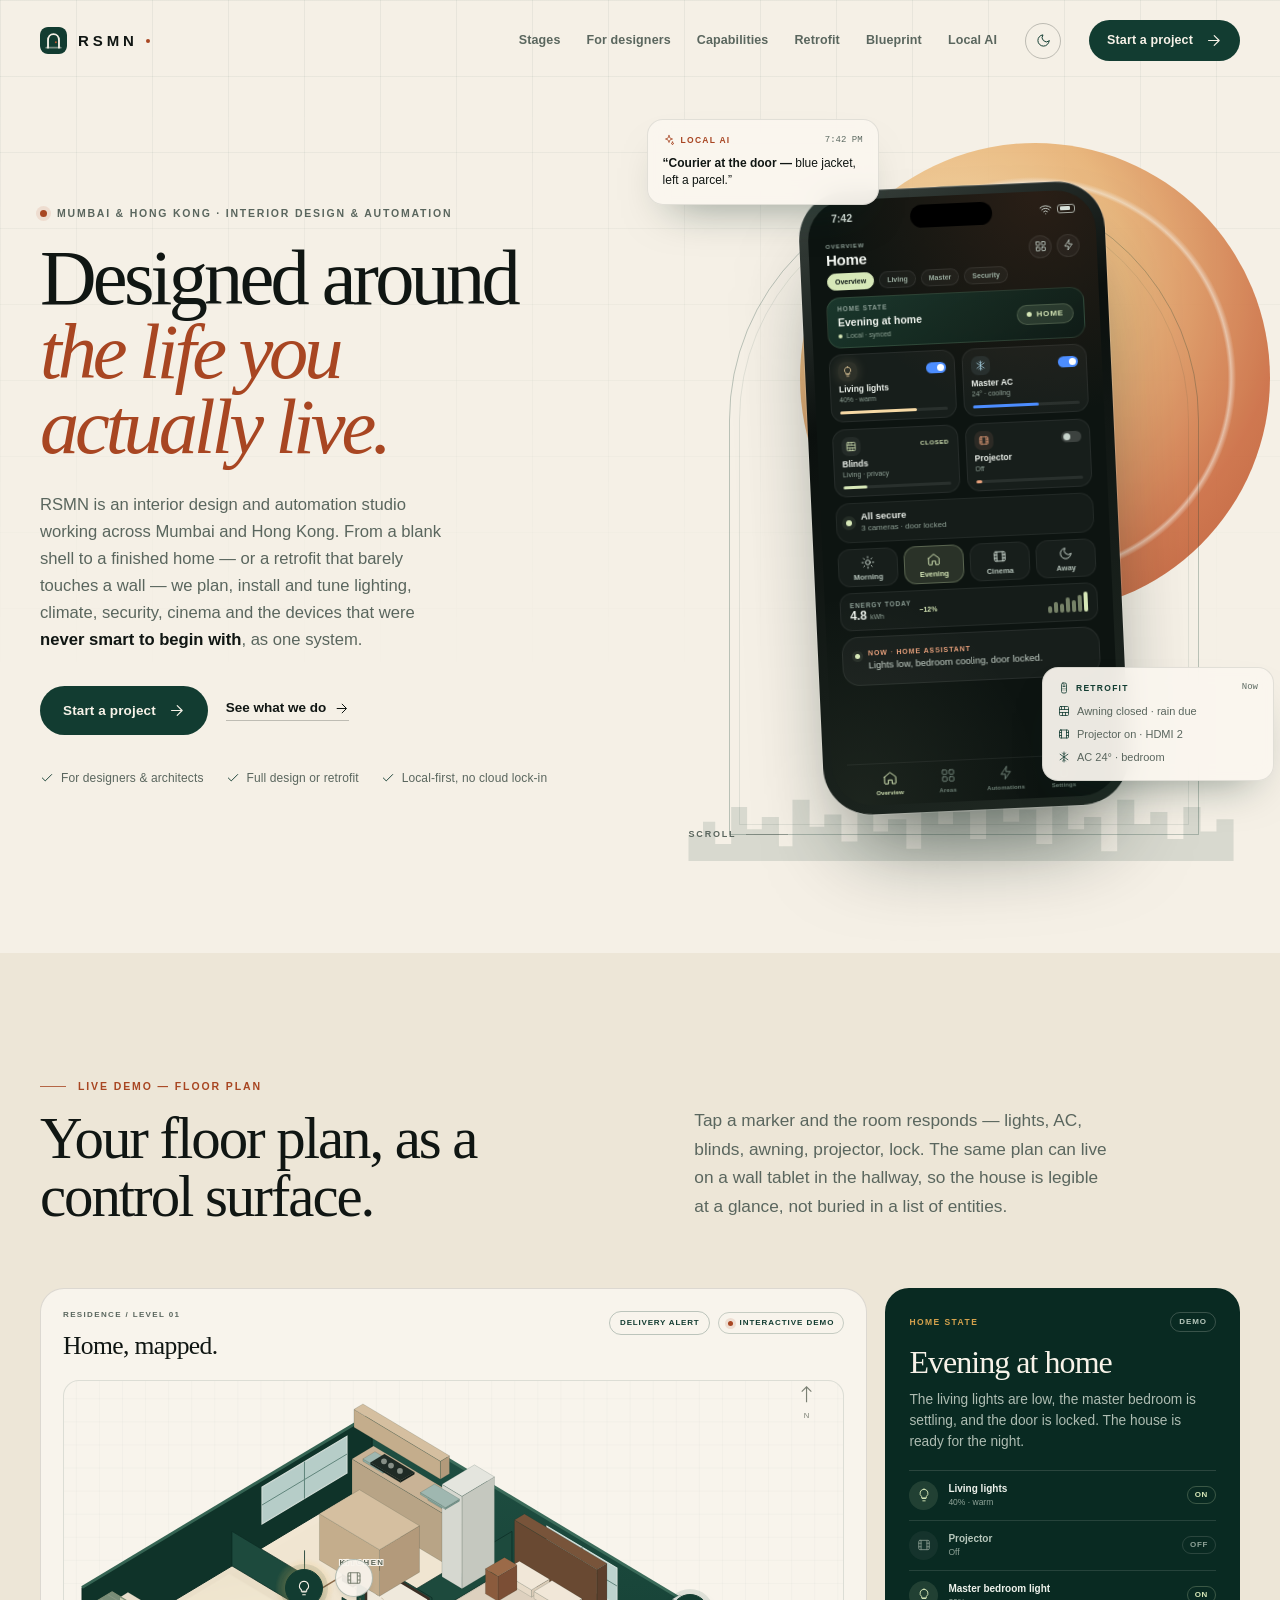
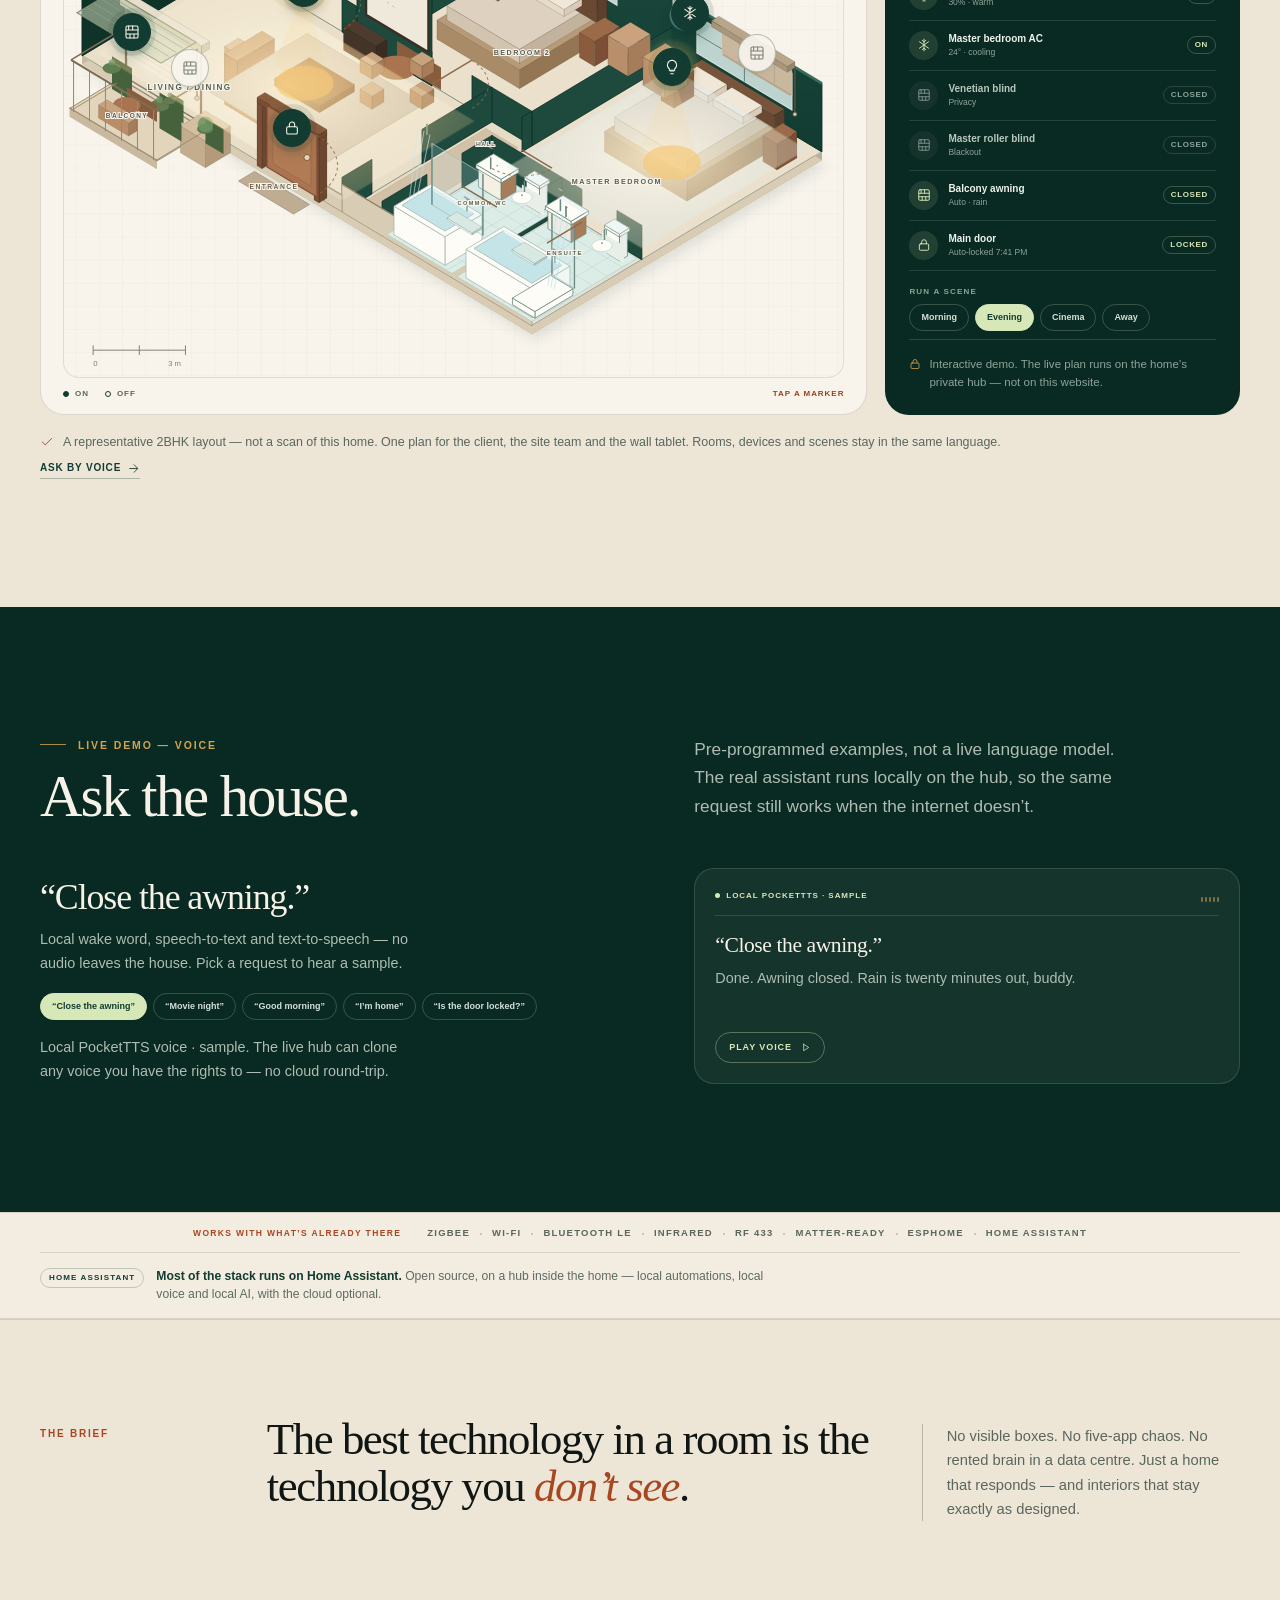
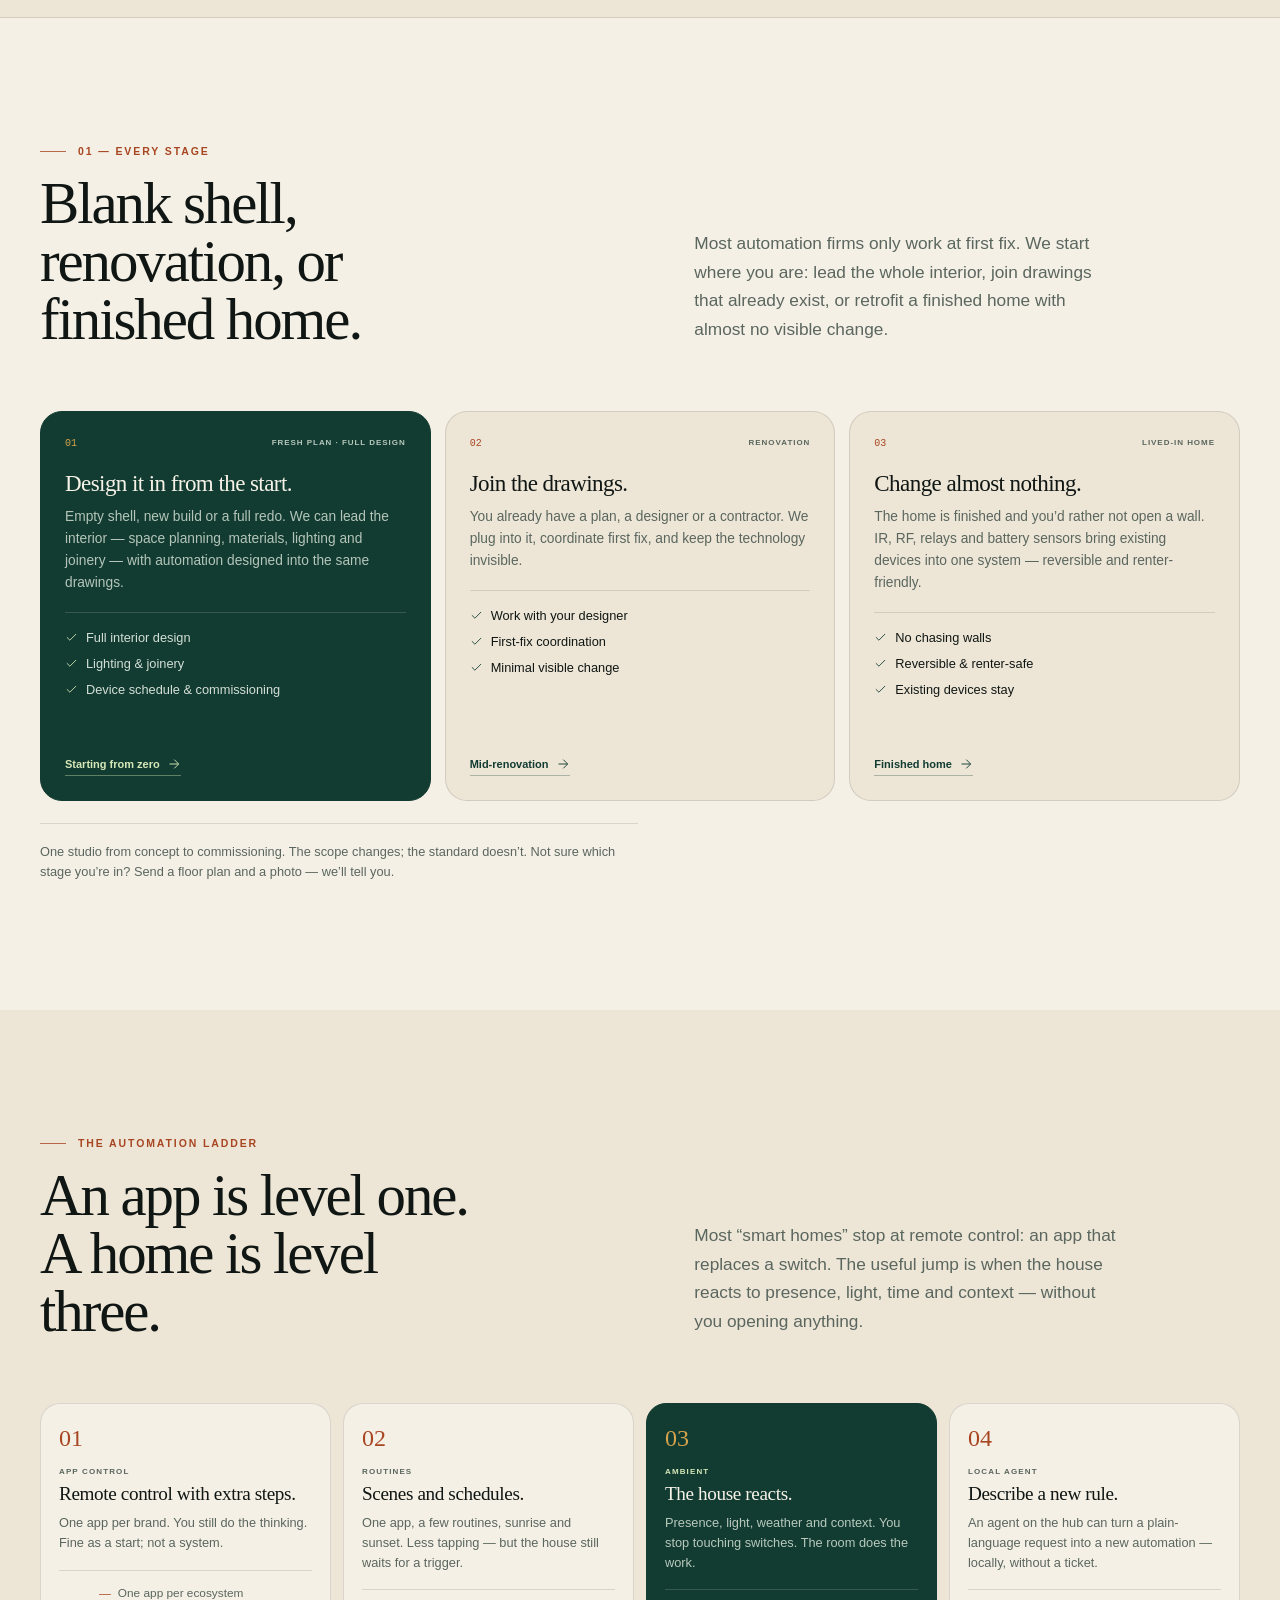
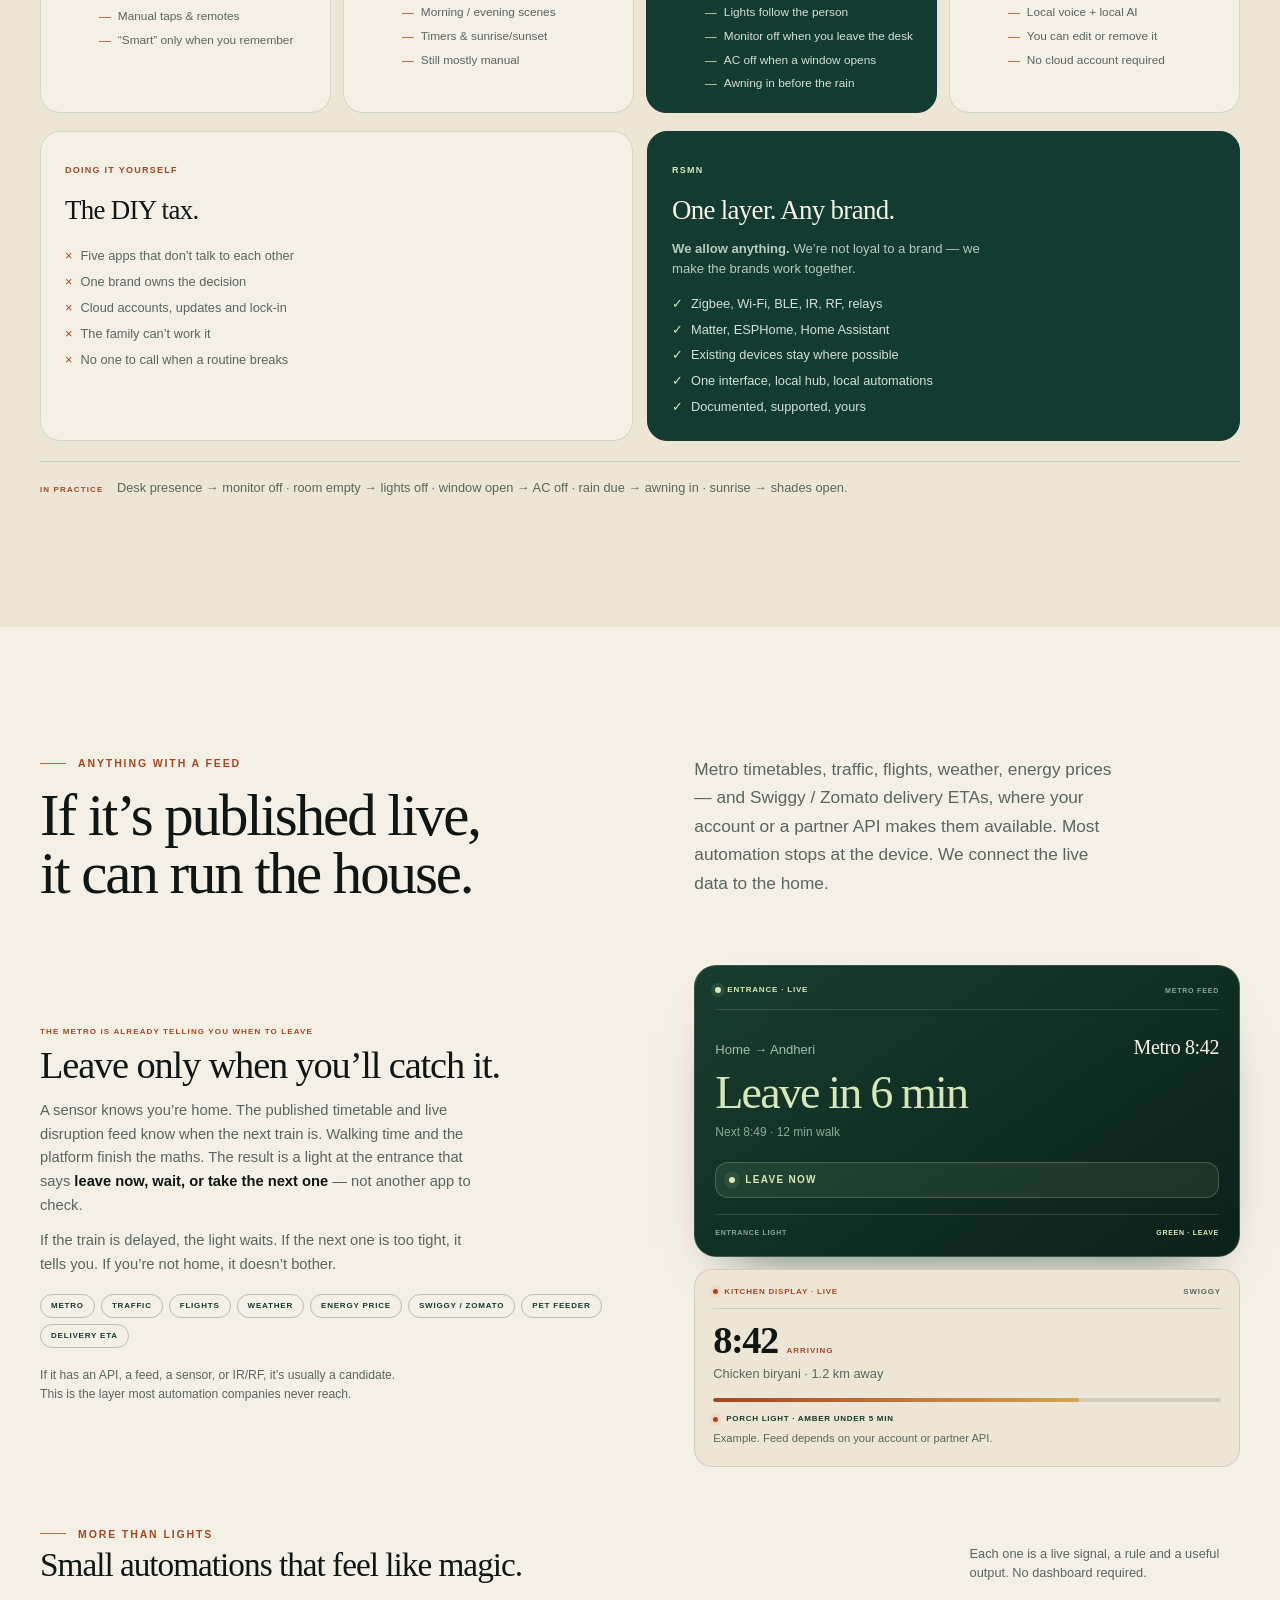
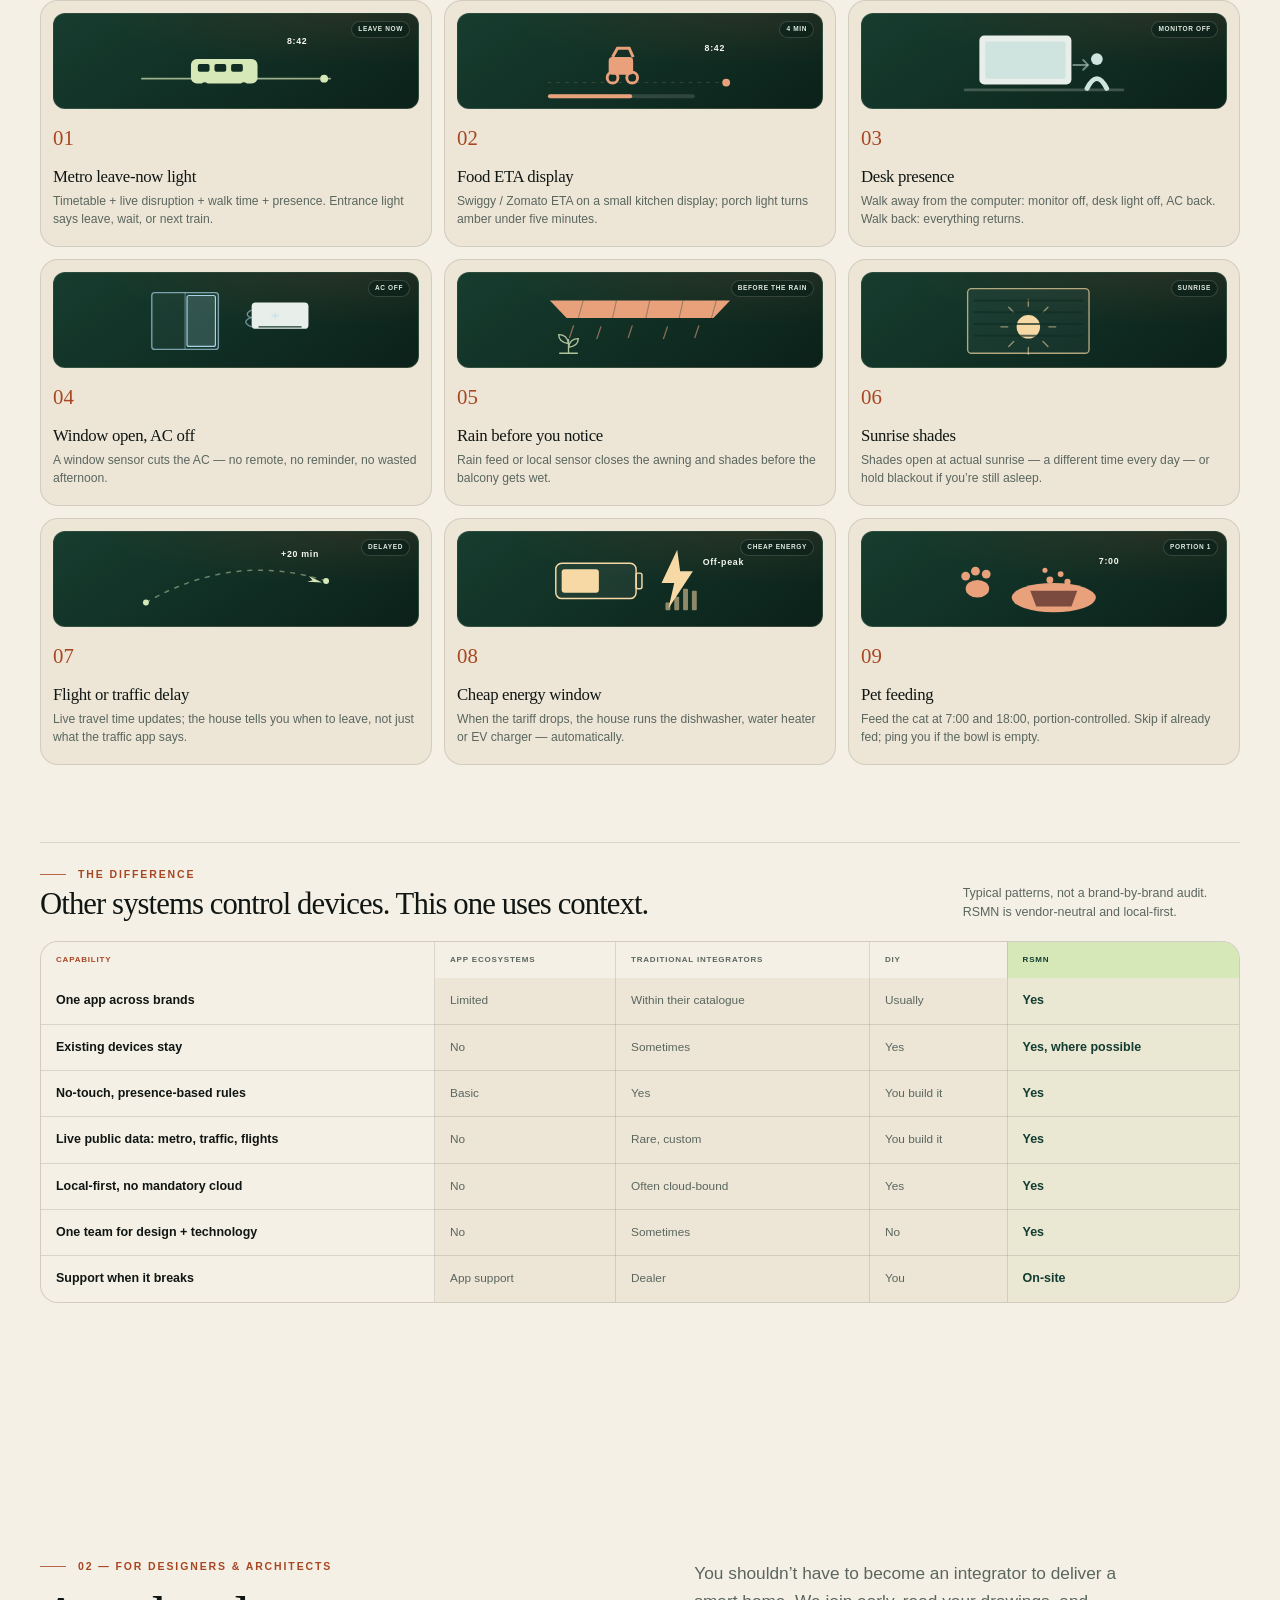
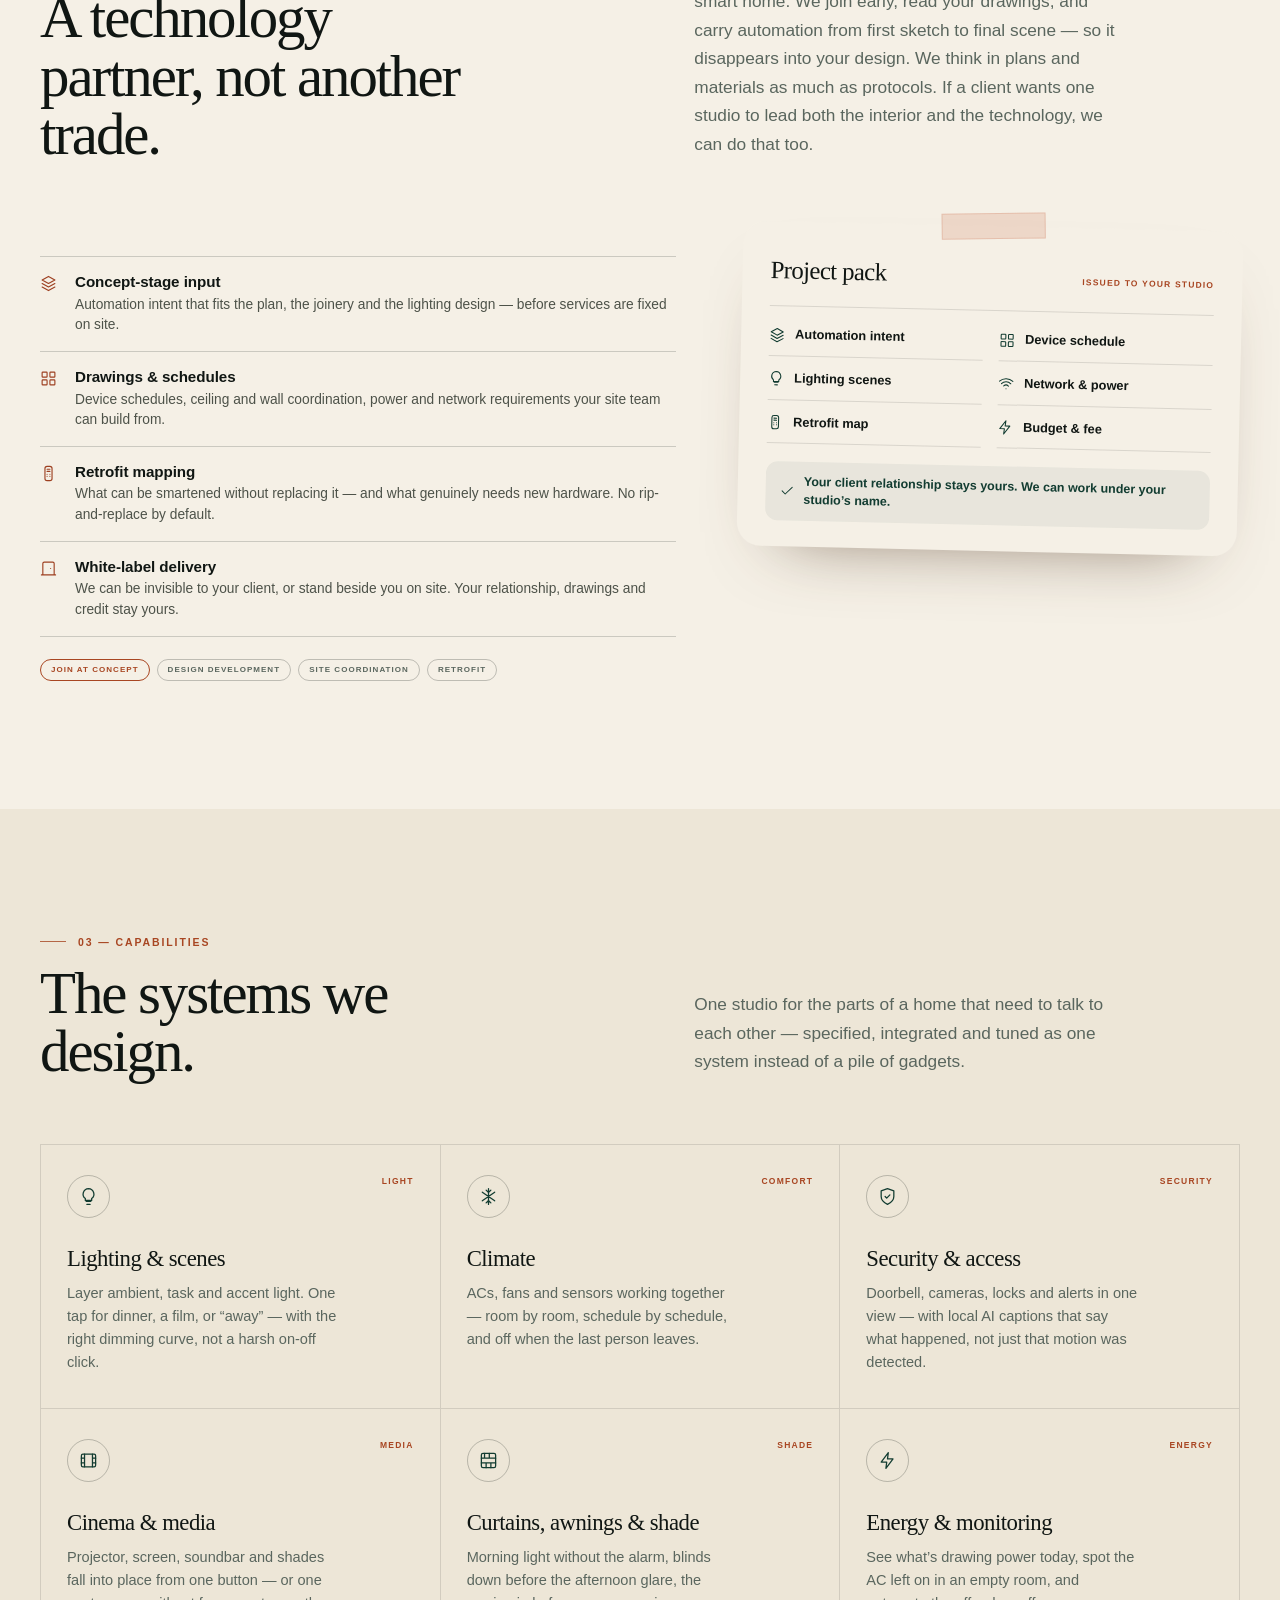
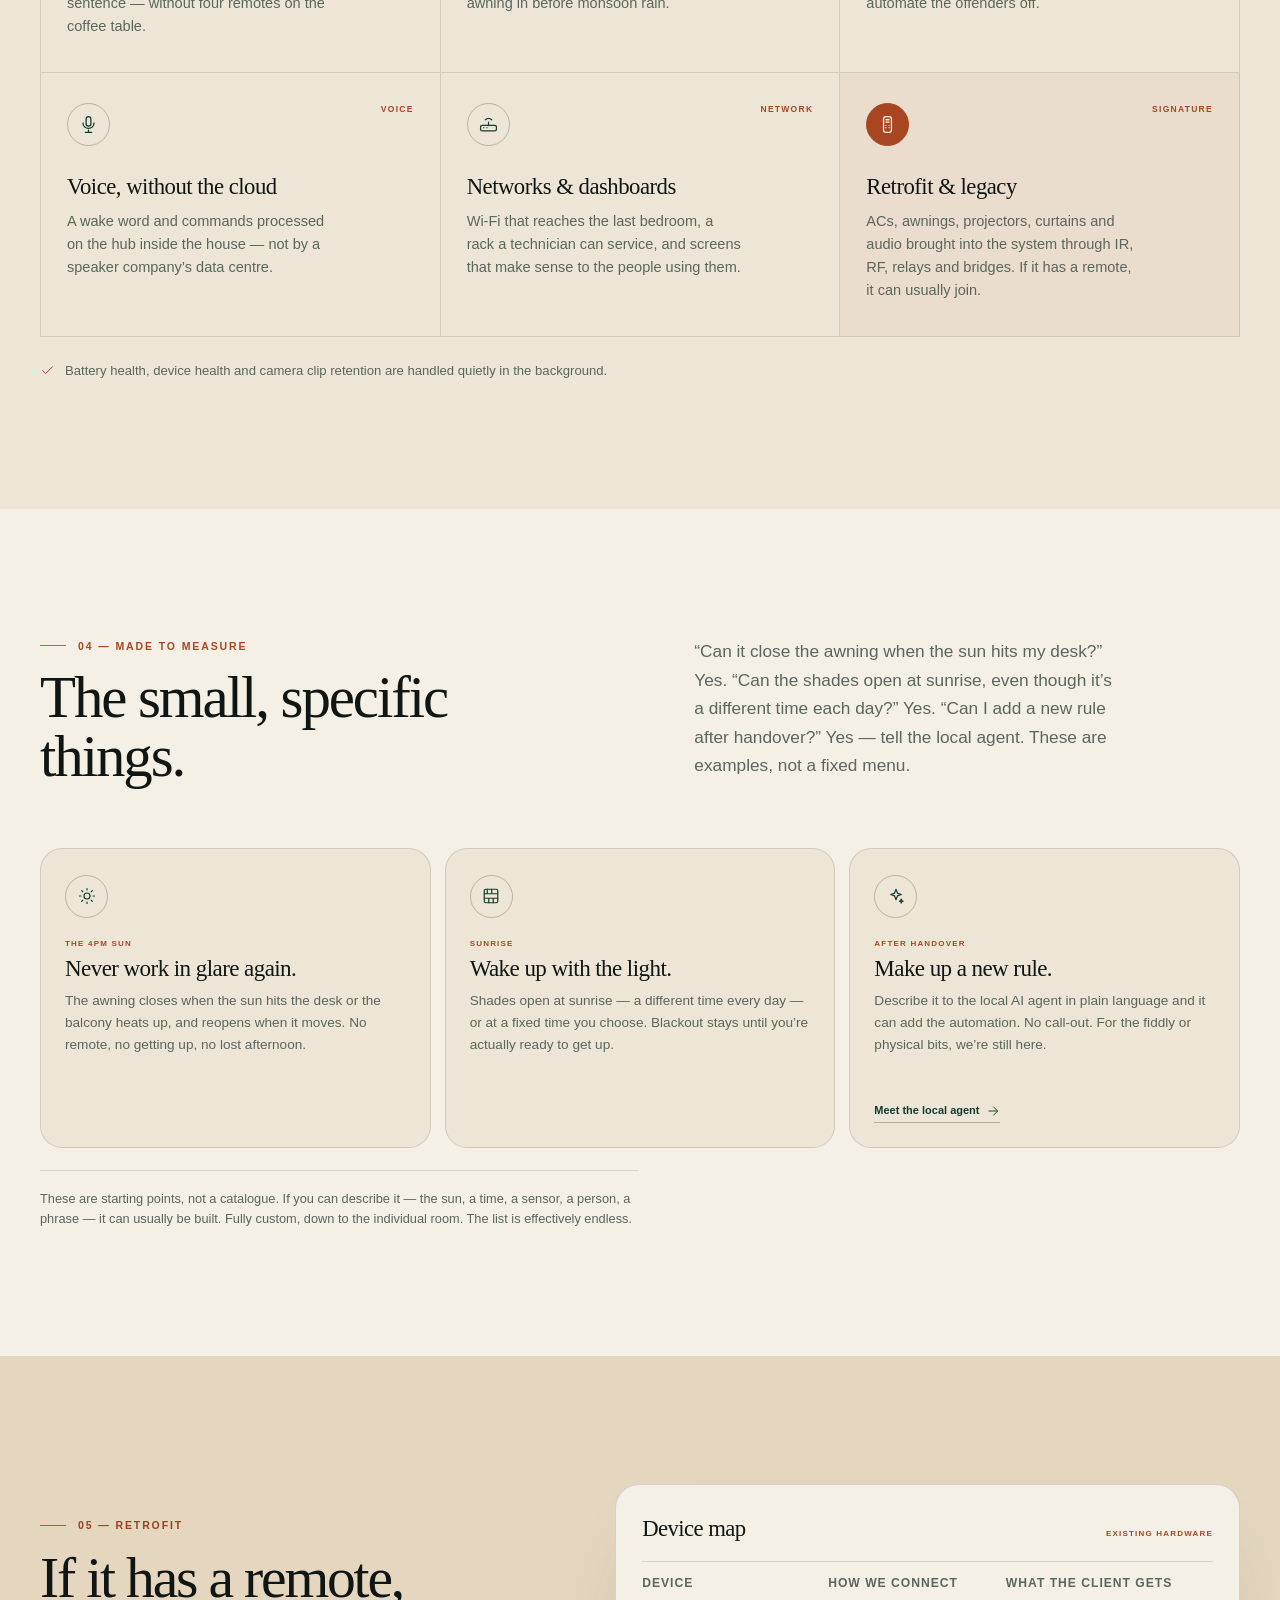
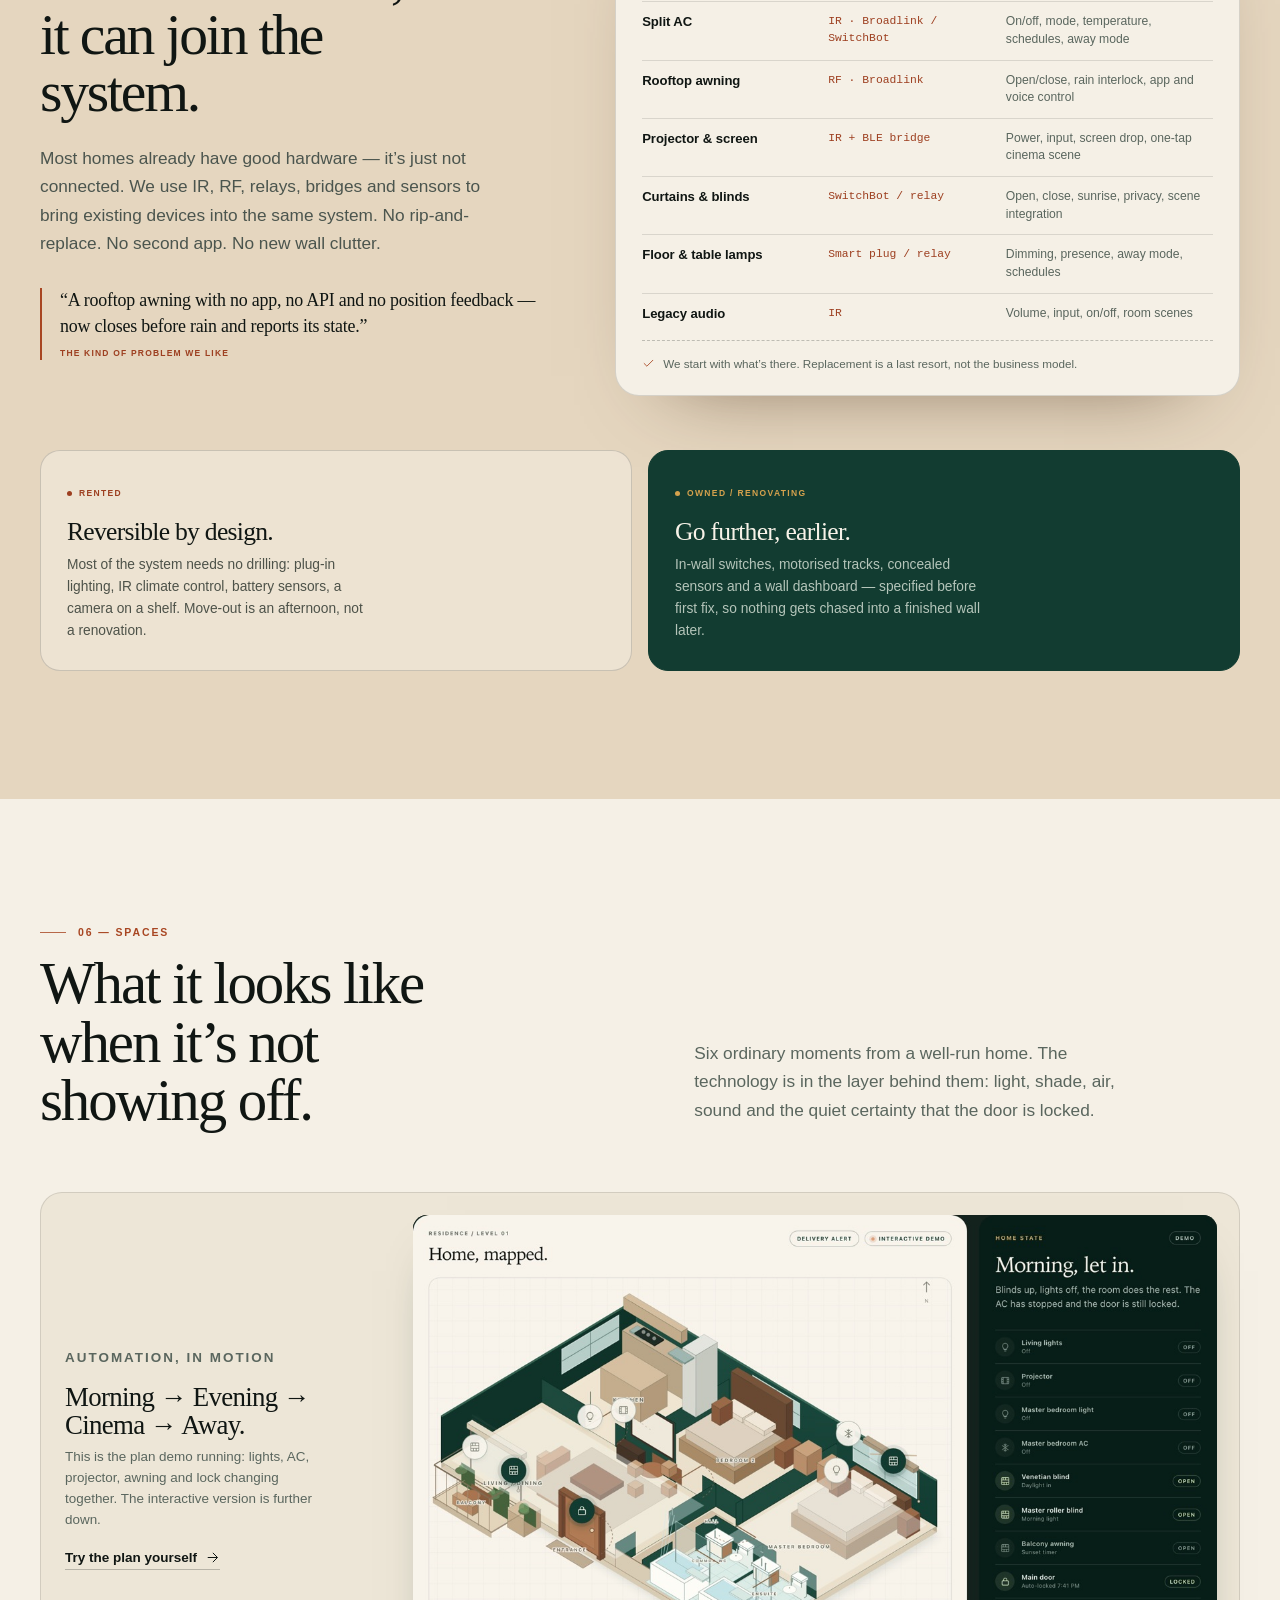
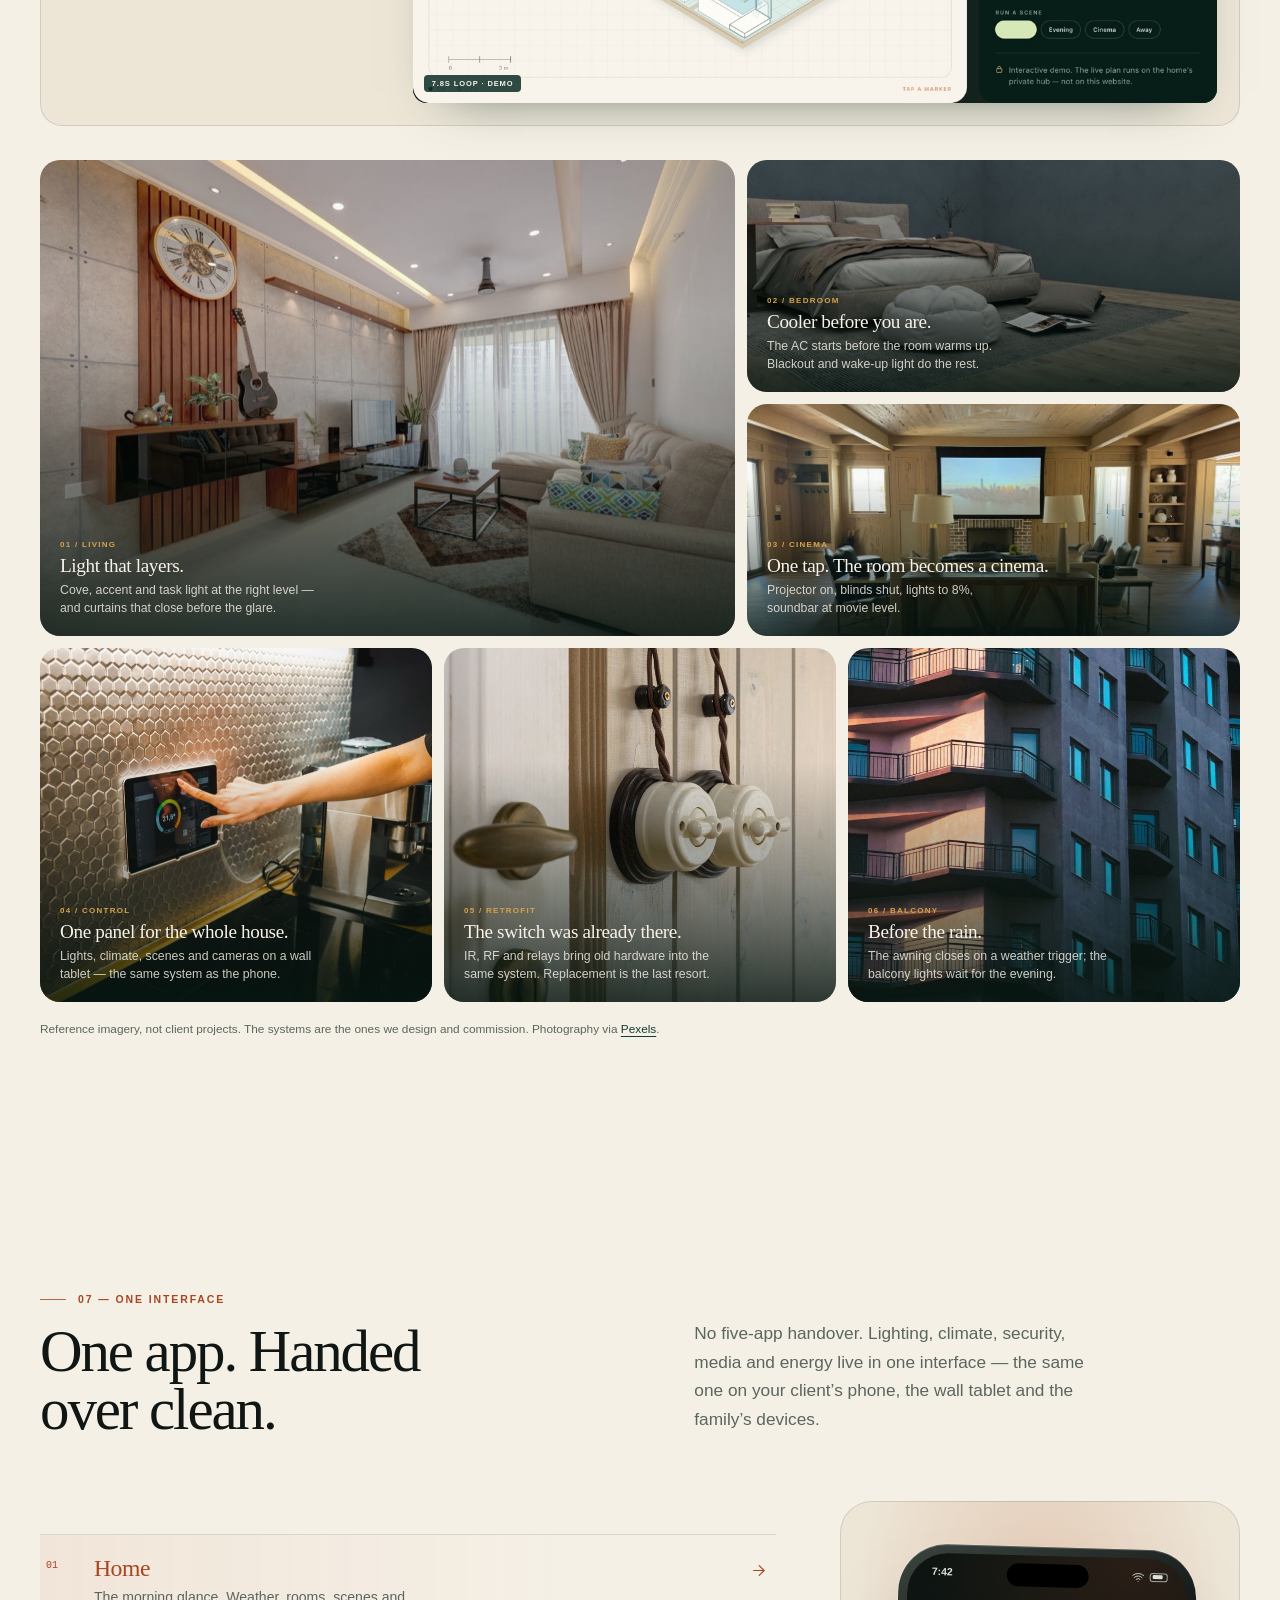
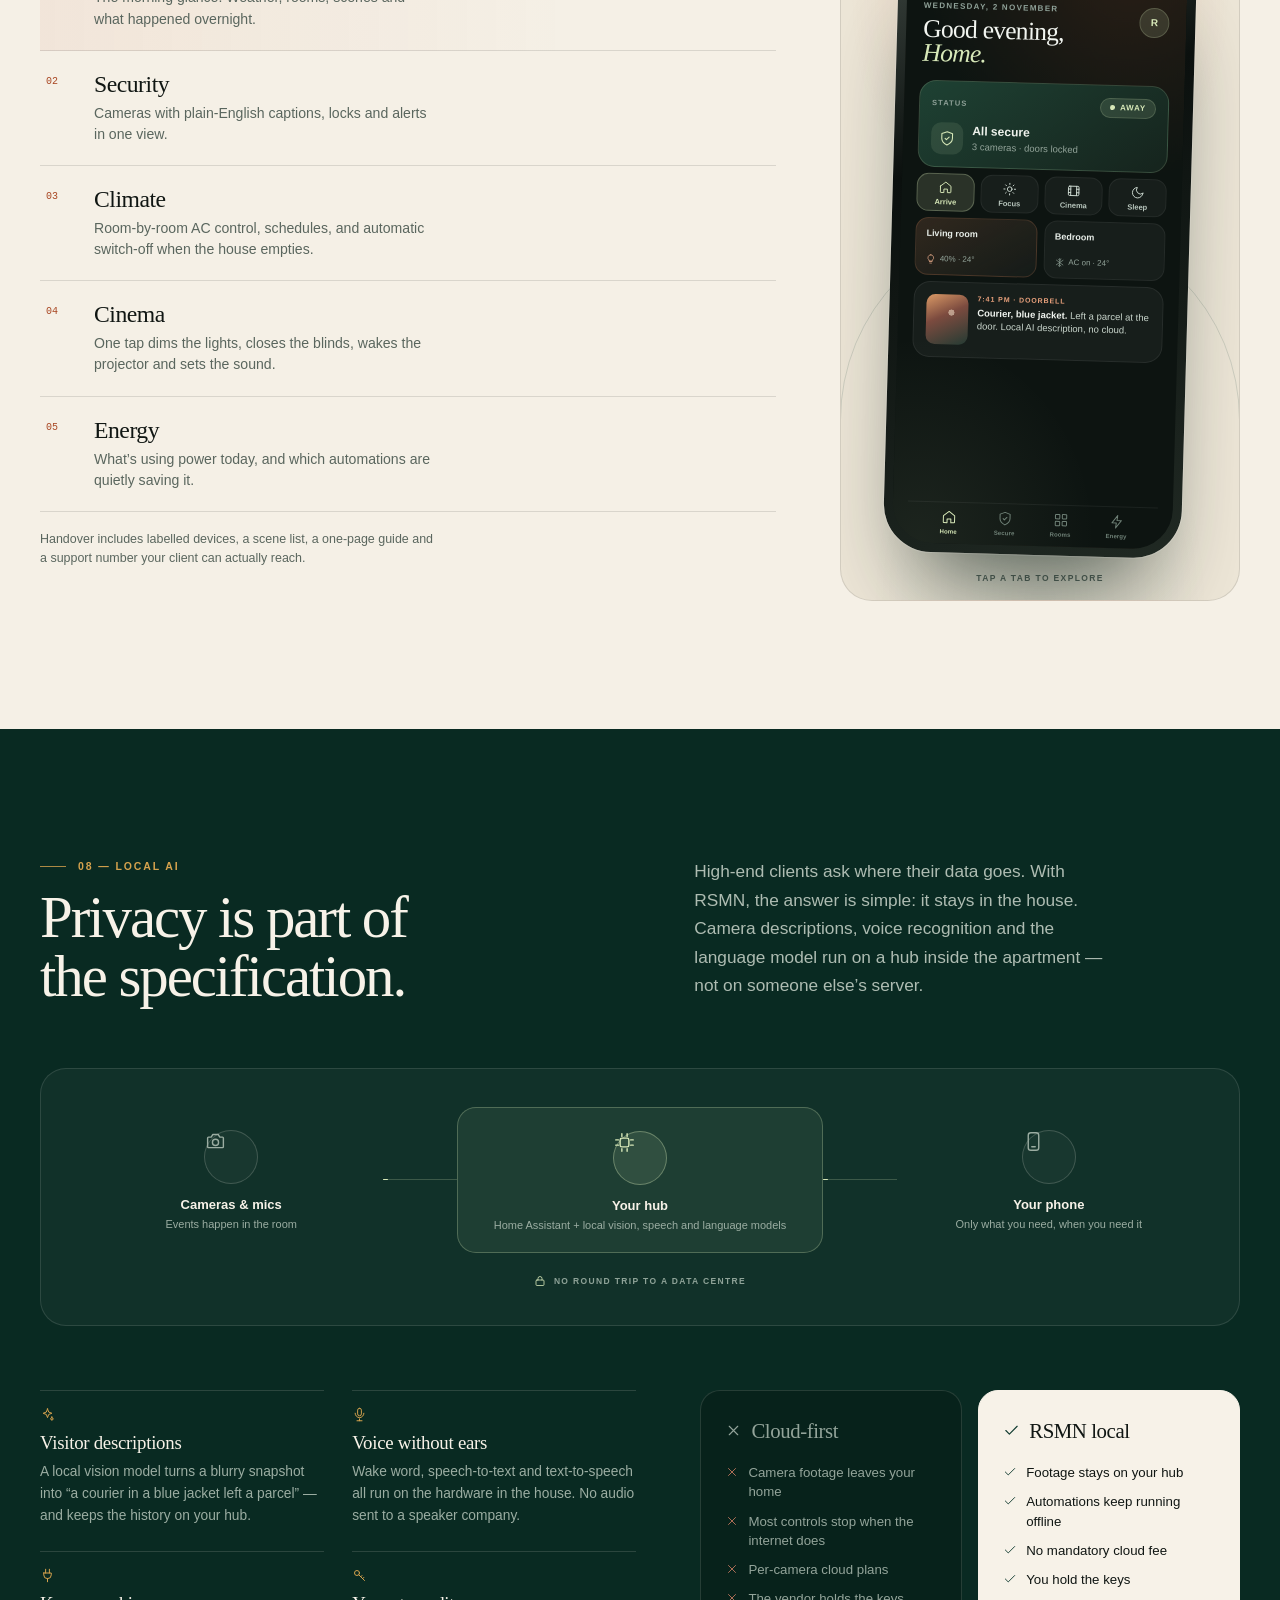
==== commit b78ebead: "copy: tighten long and redundant site copy - Remove duplicated 'retrofit approach' sentence in proof" ====
--- a/index.html
+++ b/index.html
@@ -158,7 +158,7 @@
               RSMN is an interior design and automation studio working across Mumbai and Hong
               Kong. From a blank shell to a finished home — or a retrofit that barely touches a wall — we
               plan, install and tune lighting, climate, security, cinema and the devices
-              that were <strong>never smart to begin with</strong> — as one system.
+              that were <strong>never smart to begin with</strong>, as one system.
             </p>
             <div class="hero__actions">
               <a class="btn" href="https://wa.me/85293177819?text=Hi%20RSMN%2C%20I%27d%20like%20to%20start%20a%20project." target="_blank" rel="noopener">
@@ -758,9 +758,8 @@
           <div class="voice__copy">
             <h3>“Close the awning.”</h3>
             <p>
-              Local wake word, local speech-to-text, local text-to-speech. Pick a
-              request to hear a sample of the assistant; the live version runs on the hub.
-              No audio leaves the house.
+              Local wake word, speech-to-text and text-to-speech — no audio leaves the
+              house. Pick a request to hear a sample.
             </p>
             <div class="voice__chips" role="group" aria-label="Choose a voice demo request">
               <button type="button" class="is-active" data-voice="awning" aria-pressed="true">“Close the awning”</button>
@@ -1024,9 +1023,9 @@
           </div>
           <p class="lede">
             Metro timetables, traffic, flights, weather, energy prices — and
-            Swiggy / Zomato delivery ETAs where the account or partner API exposes
-            them. Most automation stops at the device. We connect the live data to the
-            home.
+            Swiggy / Zomato delivery ETAs, where your account or a partner API makes
+            them available. Most automation stops at the device. We connect the live data
+            to the home.
           </p>
         </div>
 
@@ -1054,7 +1053,7 @@
               <span>Pet feeder</span>
               <span>Delivery ETA</span>
             </div>
-            <p class="anything-fine">If it has an API, a published feed, a sensor, IR/RF or a relay, it’s usually a candidate. Swiggy / Zomato access depends on your account or partner API; we connect what is exposed, not scrape an app. This is the layer most automation companies never reach.</p>
+            <p class="anything-fine">If it has an API, a feed, a sensor, or IR/RF, it’s usually a candidate. This is the layer most automation companies never reach.</p>
           </div>
 
           <div class="anything-visuals">
@@ -1326,7 +1325,7 @@
             <span class="auto-card__tag">Light</span>
             <span class="auto-card__icon"><svg class="icon" aria-hidden="true"><use href="#i-bulb"/></svg></span>
             <h3>Lighting &amp; scenes</h3>
-            <p>Layer ambient, task and accent light. One tap for dinner, a film, or “away” — with the right dimming curve, not a harsh relay click.</p>
+            <p>Layer ambient, task and accent light. One tap for dinner, a film, or “away” — with the right dimming curve, not a harsh on-off click.</p>
           </article>
           <article class="auto-card">
             <span class="auto-card__tag">Comfort</span>
@@ -2022,8 +2021,7 @@
           <div>
             <p class="lede lede--light">
               It’s the stack running a real home today — <strong>85 automations, 12 dashboards,
-              3 camera feeds</strong> and one app. Built, broken, fixed and lived with. The
-              retrofit-first approach comes from solving exactly these problems at home.
+              3 camera feeds</strong> and one app. Built, broken, fixed and lived with.
             </p>
             <div class="stats">
               <div class="stat"><span class="stat__num">85</span><span class="stat__label">Automations in daily use</span></div>
@@ -2033,7 +2031,7 @@
             </div>
             <p class="proof-note">
               <svg class="icon" aria-hidden="true"><use href="#i-check"/></svg>
-              The numbers are from the live system. The retrofit approach comes from making awnings, projectors and older audio work in it.
+              The numbers are from the live system — awnings, projectors and older audio, all running from one app.
             </p>
           </div>
         </div>
@@ -2304,7 +2302,7 @@
         <div class="faq">
           <details open>
             <summary>Do you work white-label?<svg class="icon" aria-hidden="true"><use href="#i-plus"/></svg></summary>
-            <p>Yes. We can produce drawings, schedules and client-facing documentation under your studio’s name, and stay invisible on site if that’s how you prefer to work. Or we can be introduced as your automation partner. Either way, the client relationship stays yours.</p>
+            <p>Yes. We can produce drawings, schedules and client documentation under your studio’s name and stay invisible on site — or be introduced as your automation partner. Either way, the client relationship stays yours.</p>
           </details>
           <details>
             <summary>We already have an electrical or AV contractor. Can you work with them?<svg class="icon" aria-hidden="true"><use href="#i-plus"/></svg></summary>
@@ -2336,7 +2334,7 @@
           </details>
           <details>
             <summary>Do you work outside Mumbai and Hong Kong?<svg class="icon" aria-hidden="true"><use href="#i-plus"/></svg></summary>
-            <p>Mumbai and Hong Kong are our home markets. Other locations work too, depending on the scope: we start with a video call to understand the home, then decide whether a site visit, a local installation partner, or both make sense. Travel and site supervision are quoted separately.</p>
+            <p>Mumbai and Hong Kong are our home markets. Elsewhere, we start with a video call, then decide whether a site visit, a local partner, or both make sense. Travel and site supervision are quoted separately.</p>
           </details>
           <details>
             <summary>What runs the system?<svg class="icon" aria-hidden="true"><use href="#i-plus"/></svg></summary>
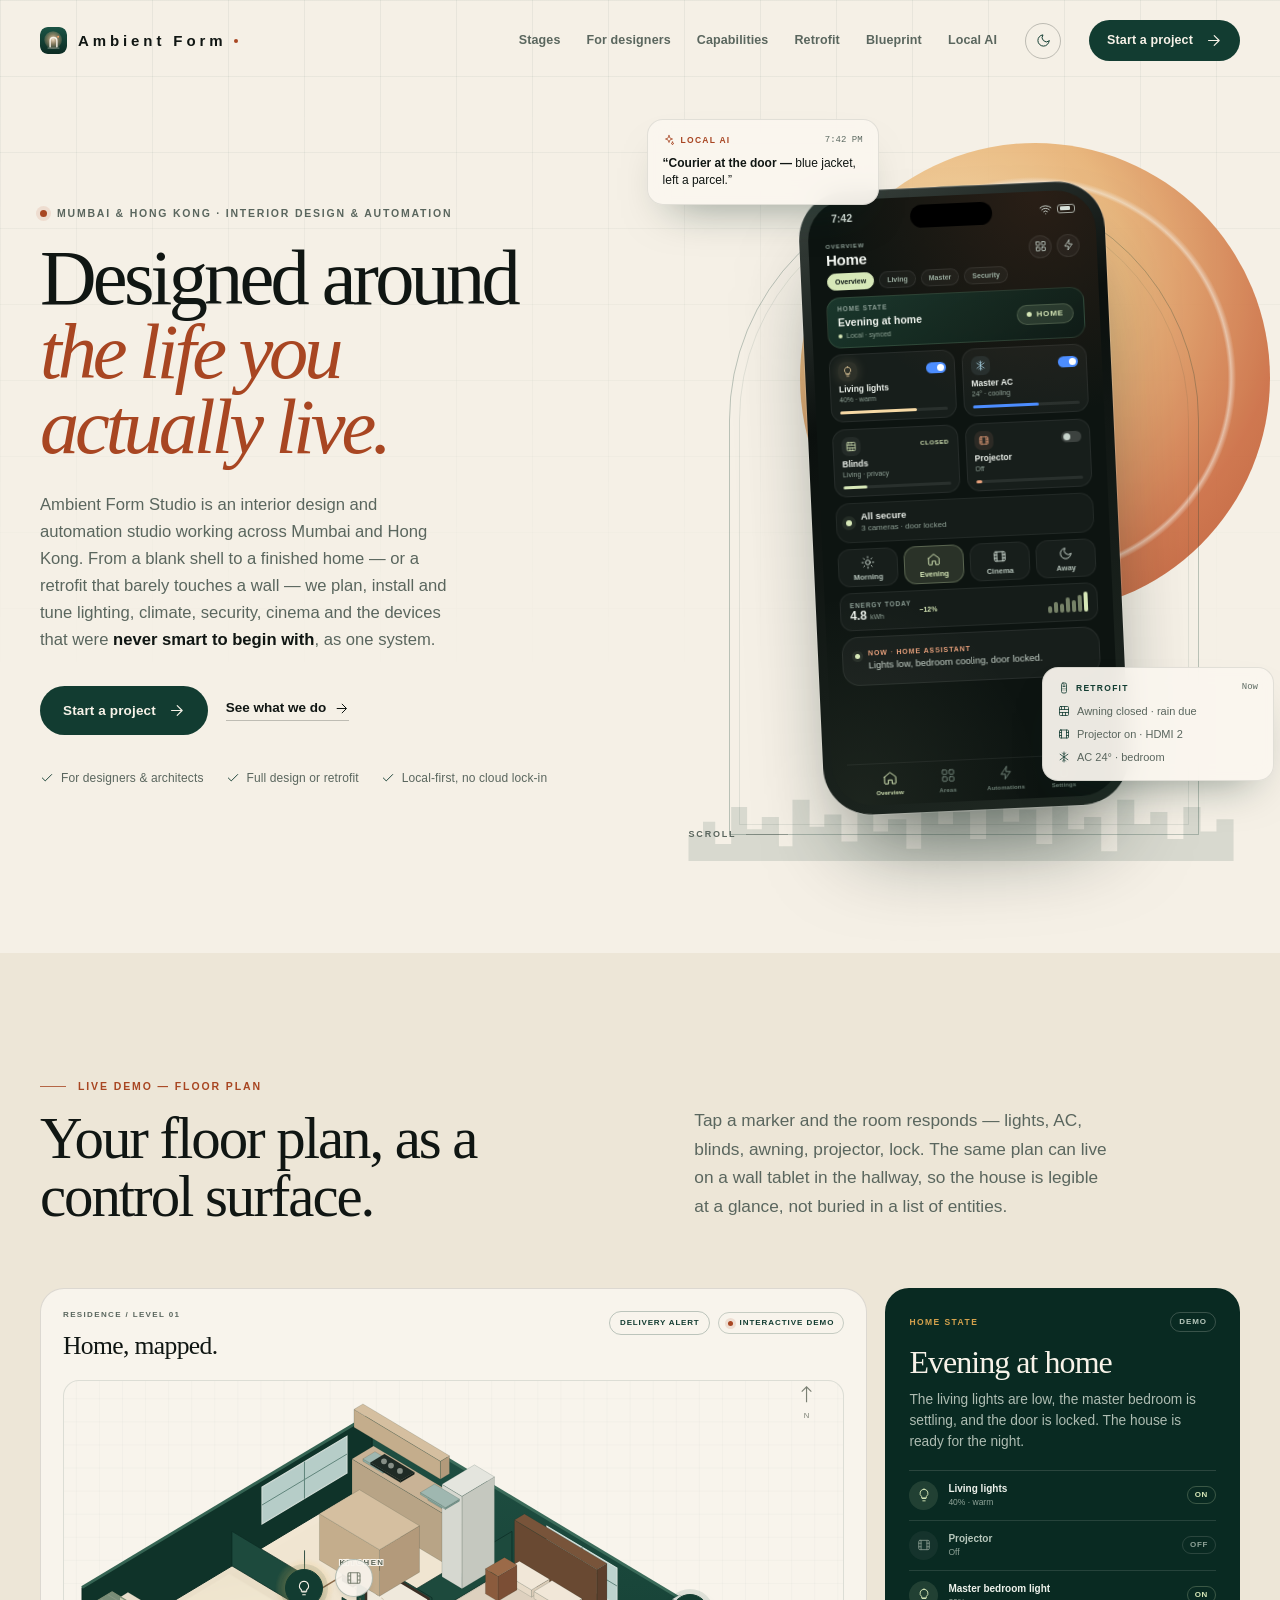
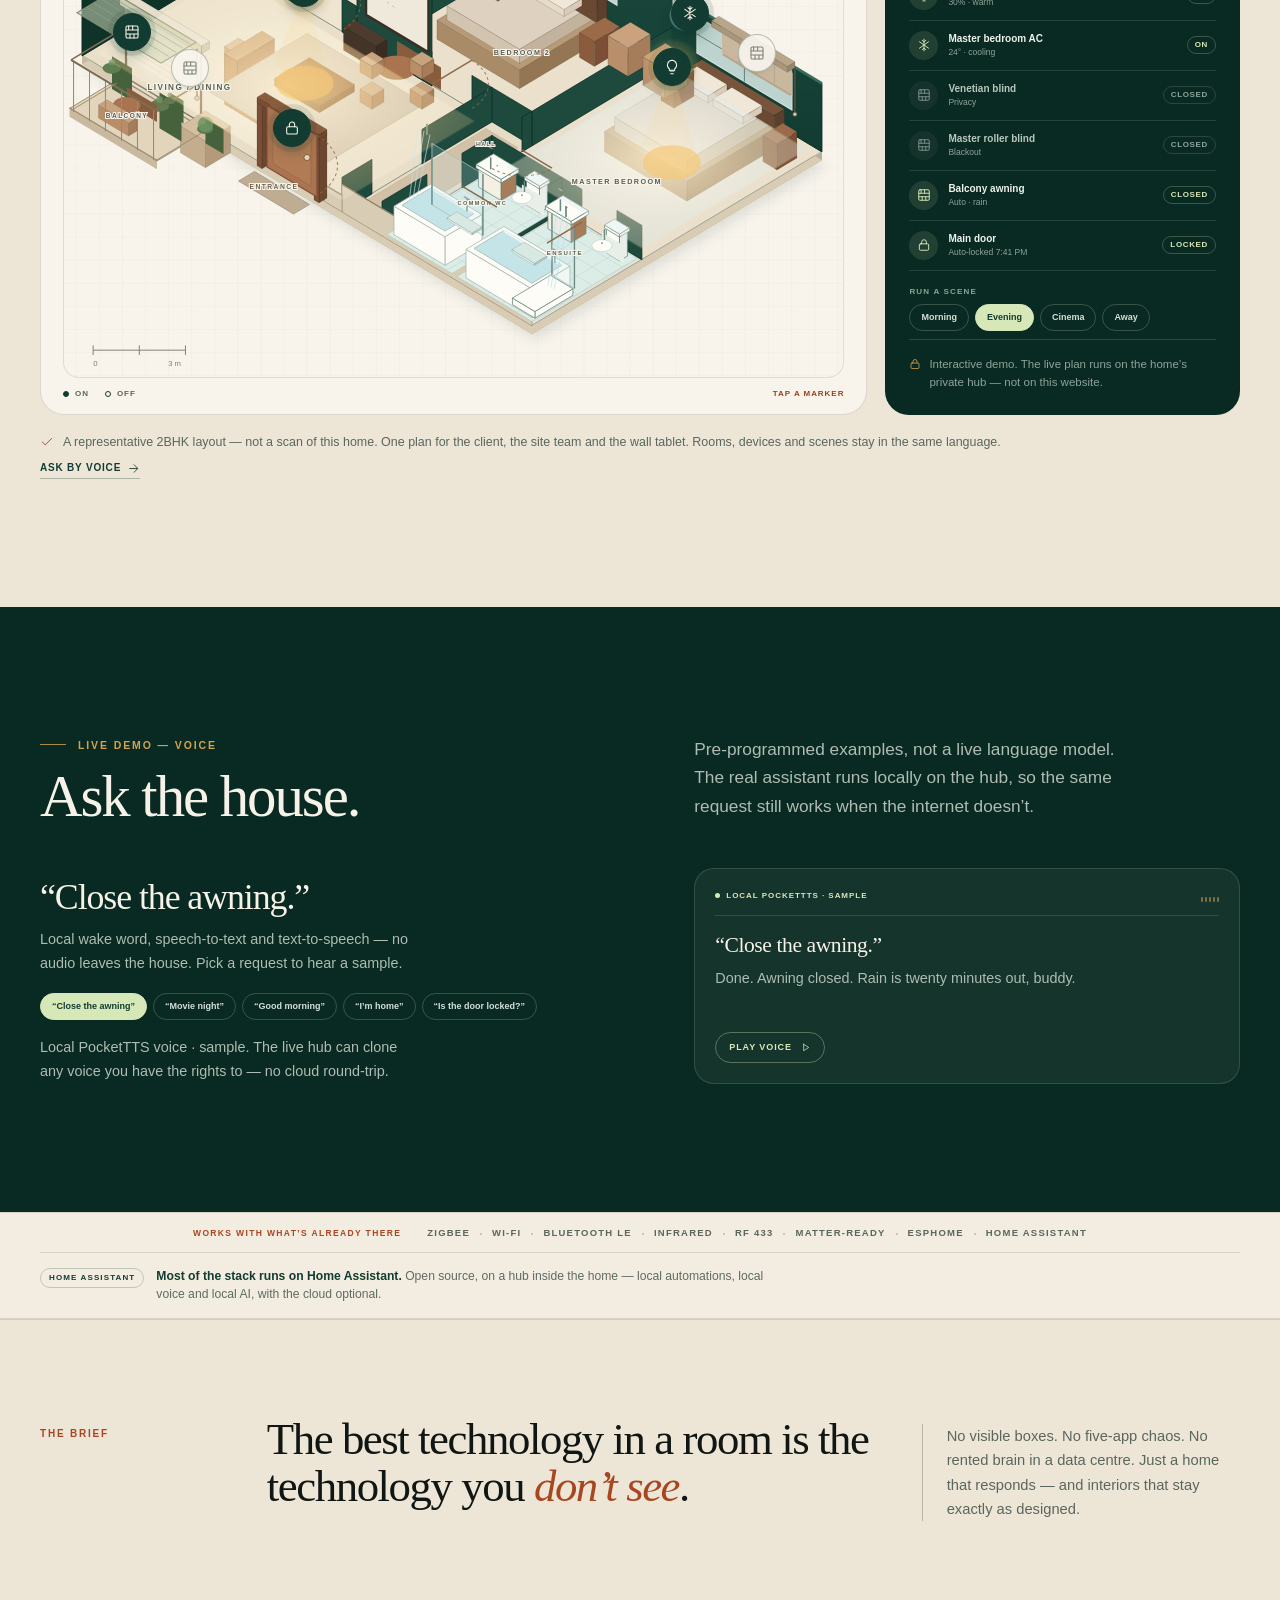
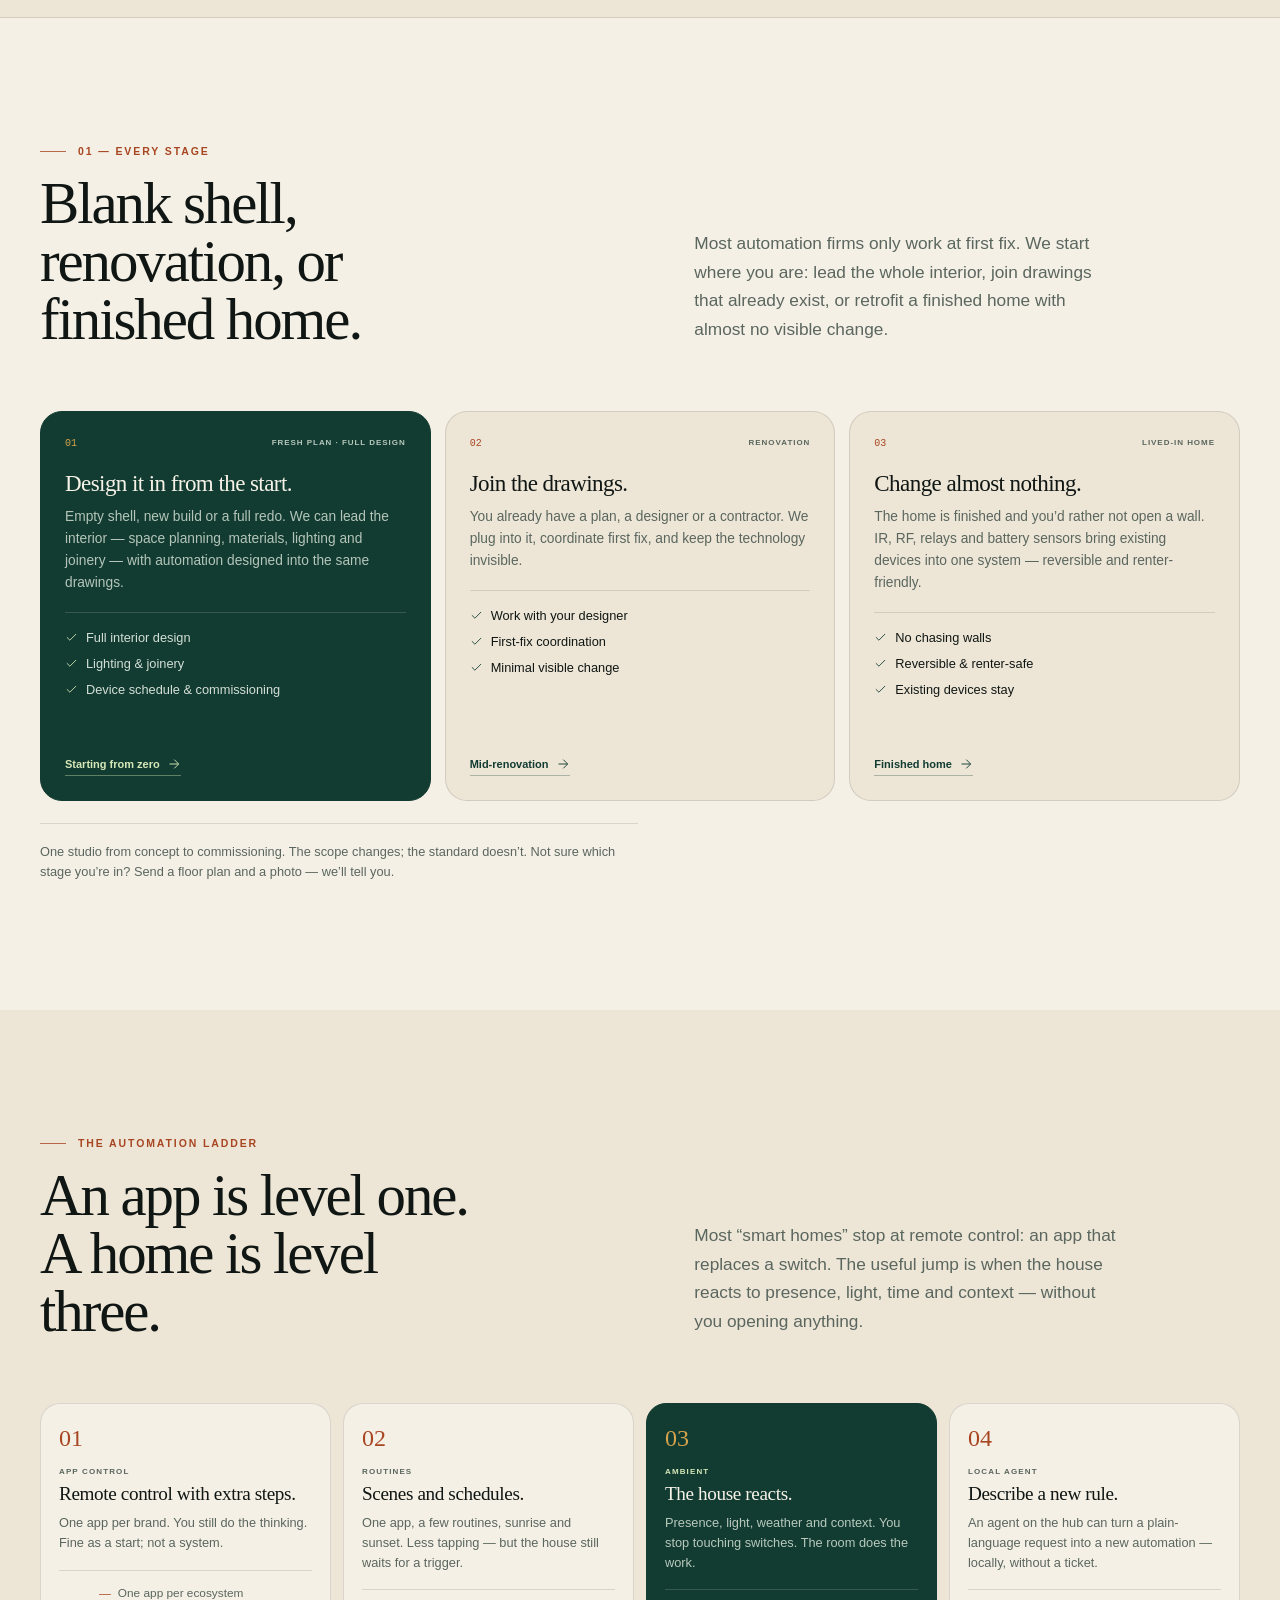
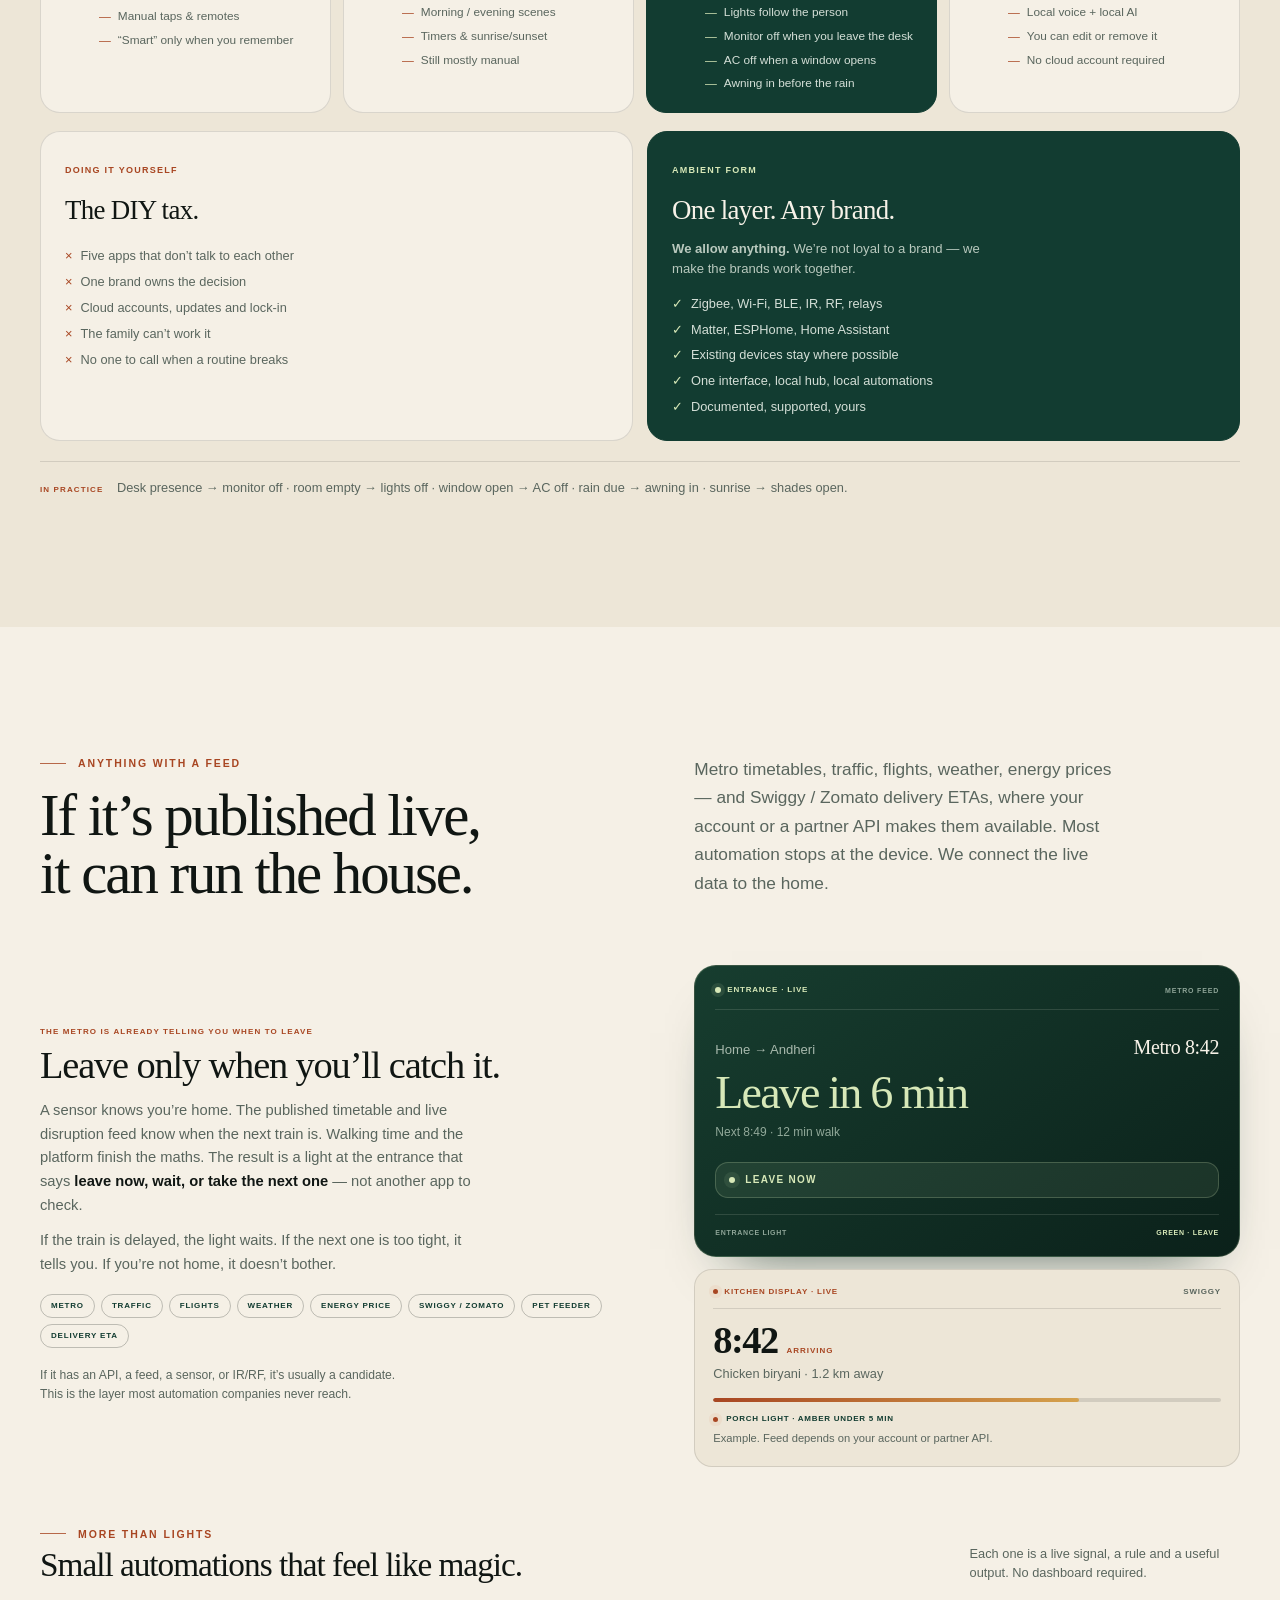
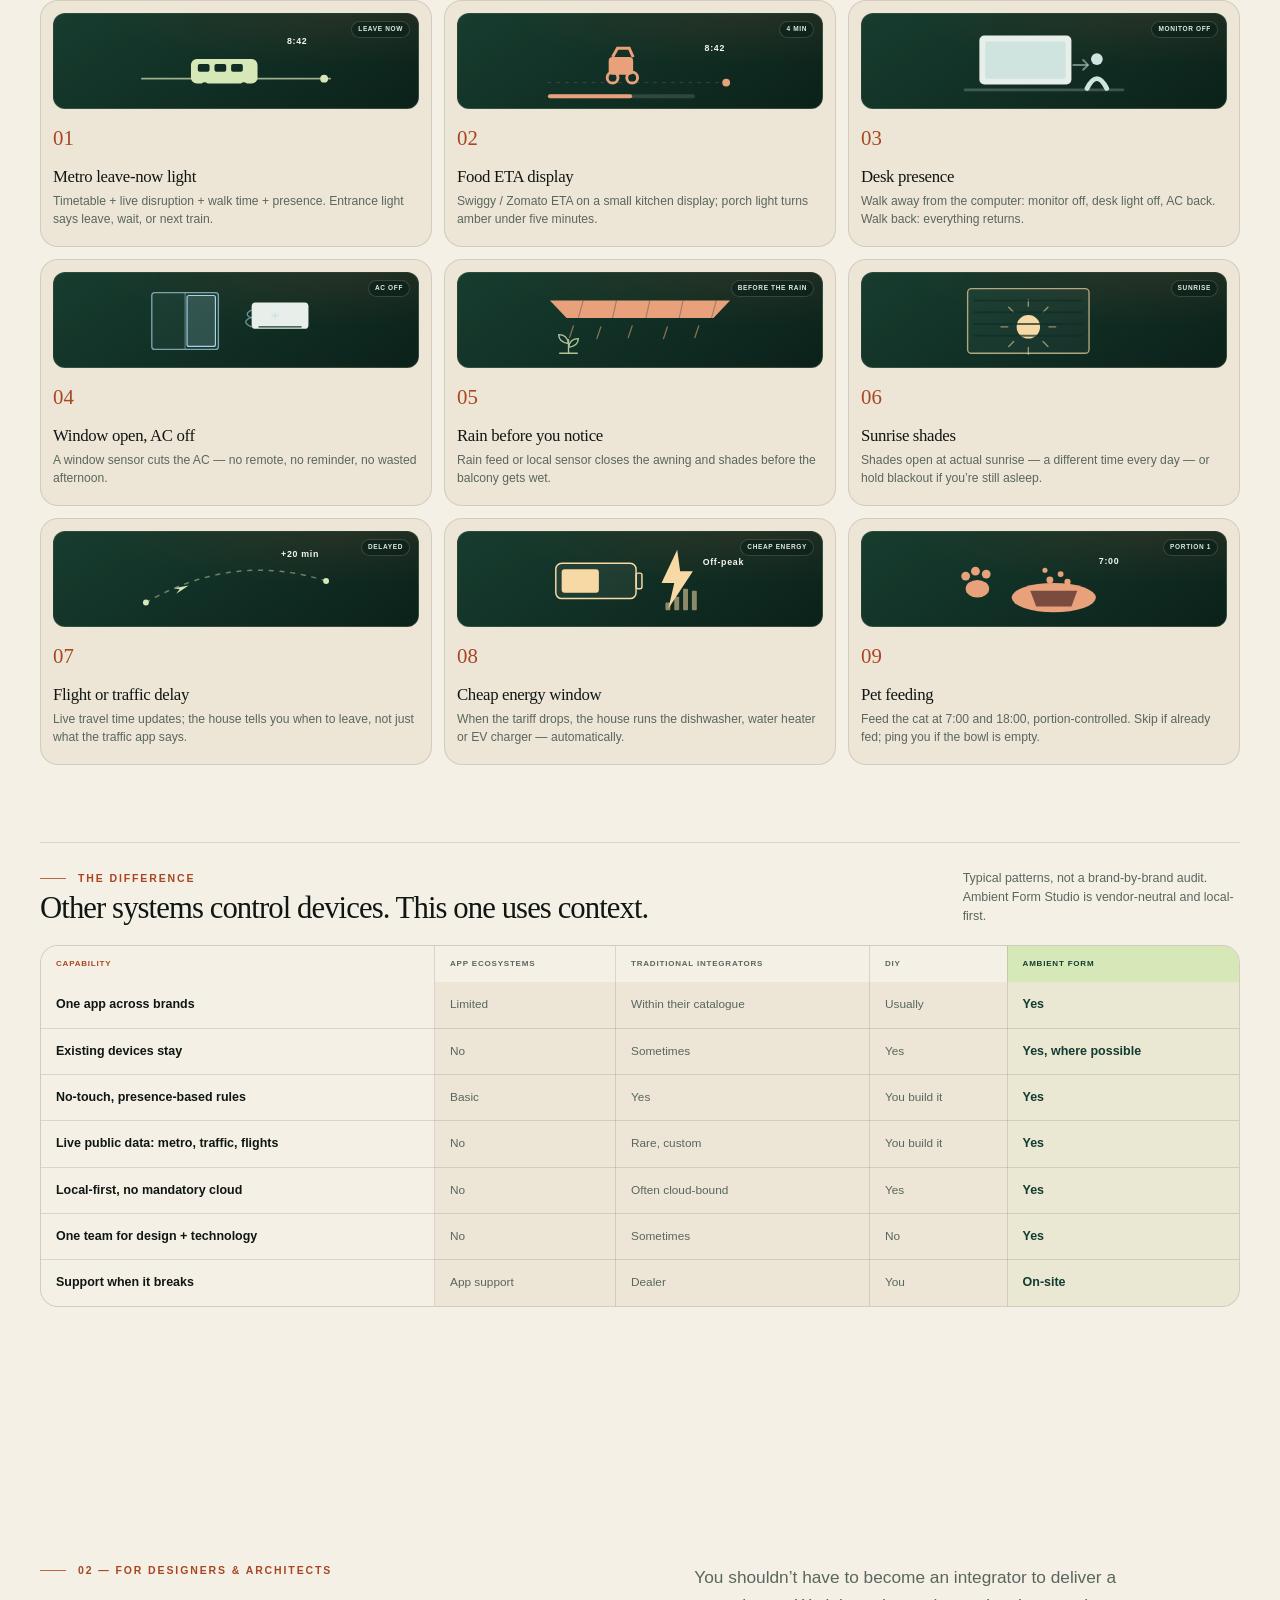
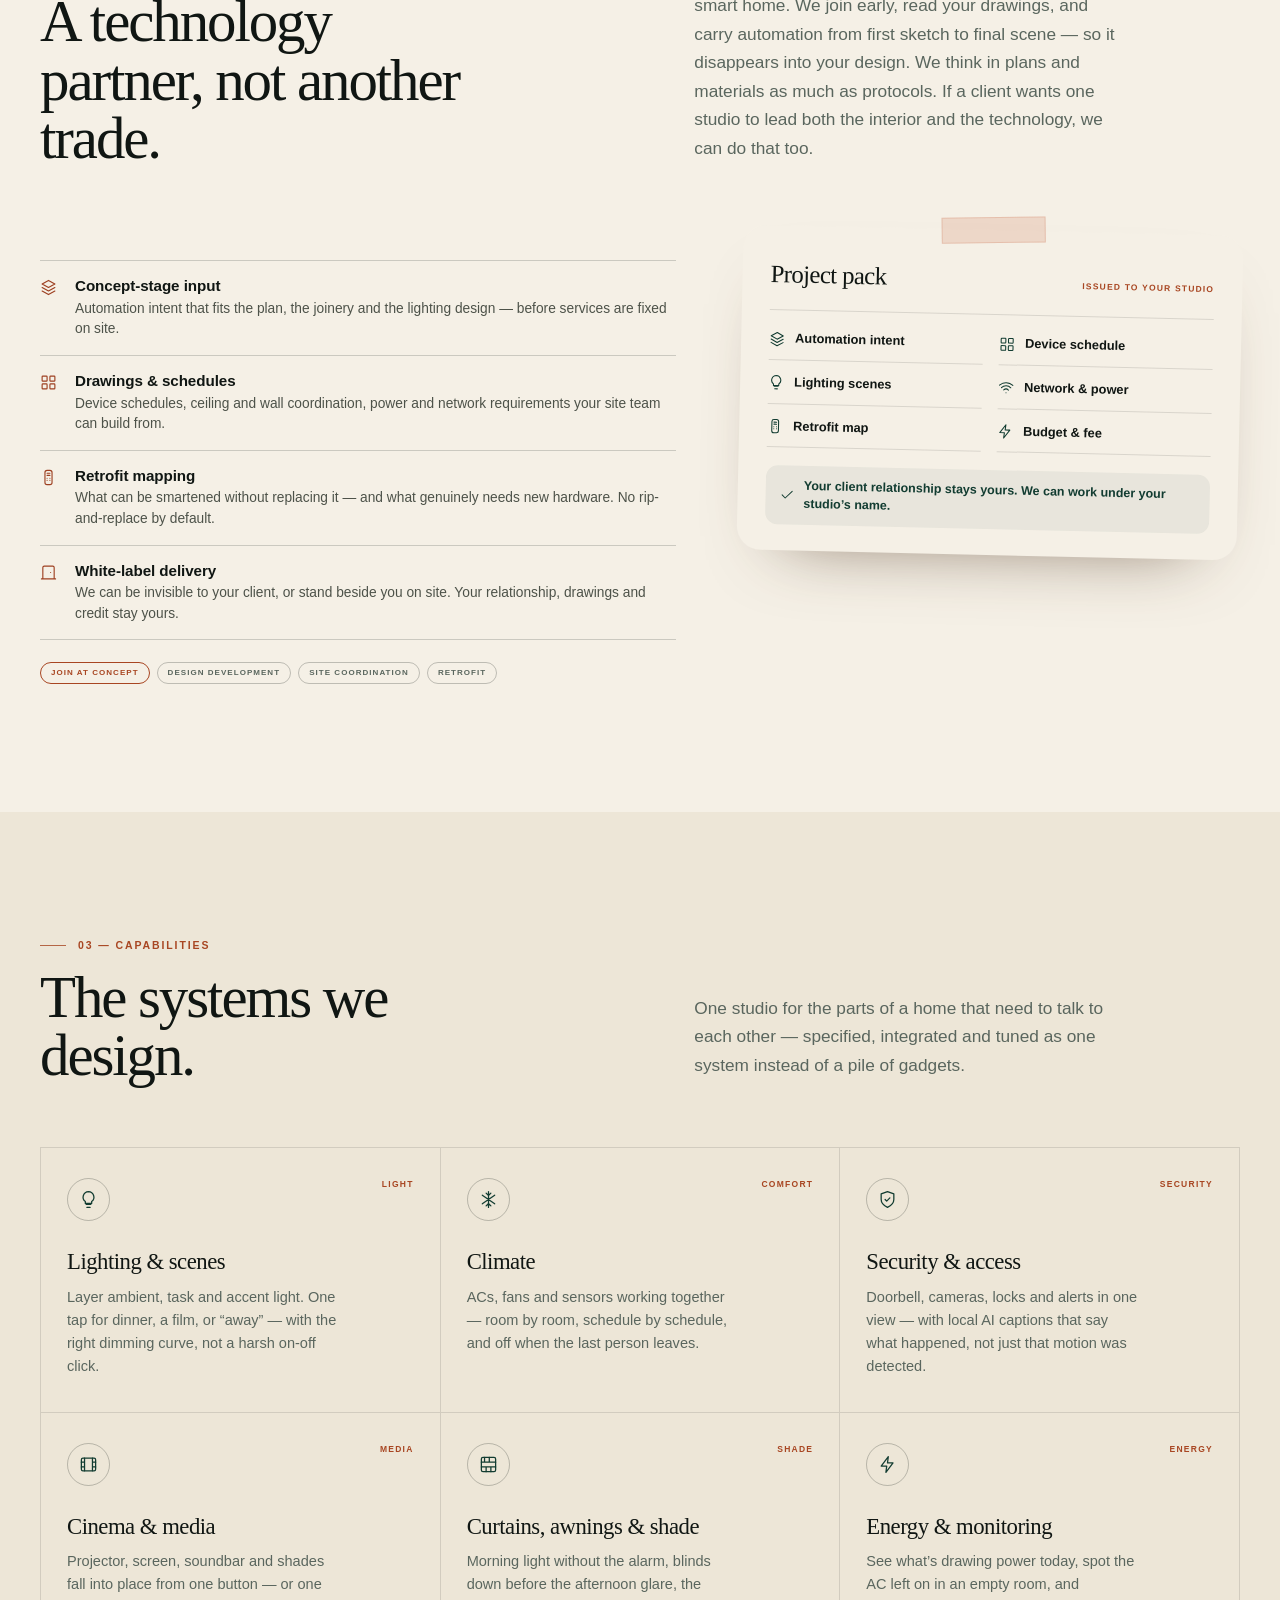
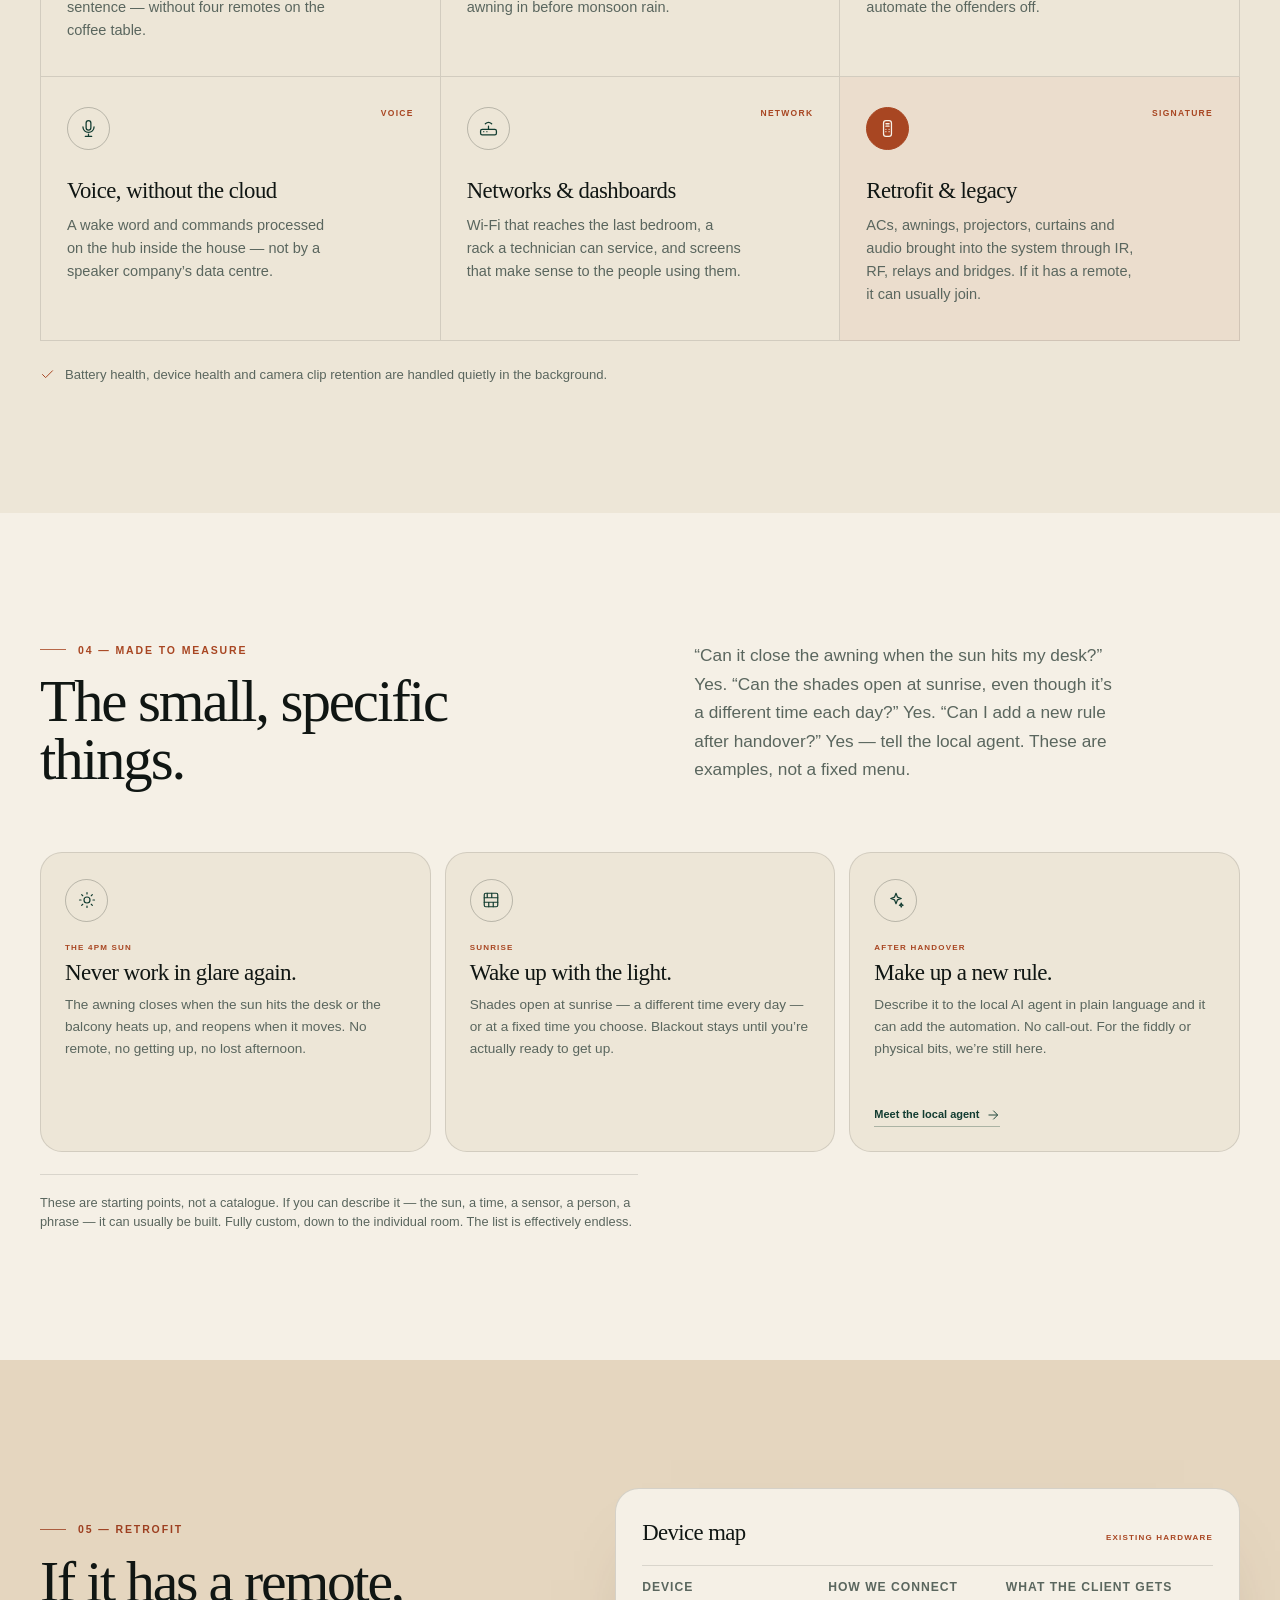
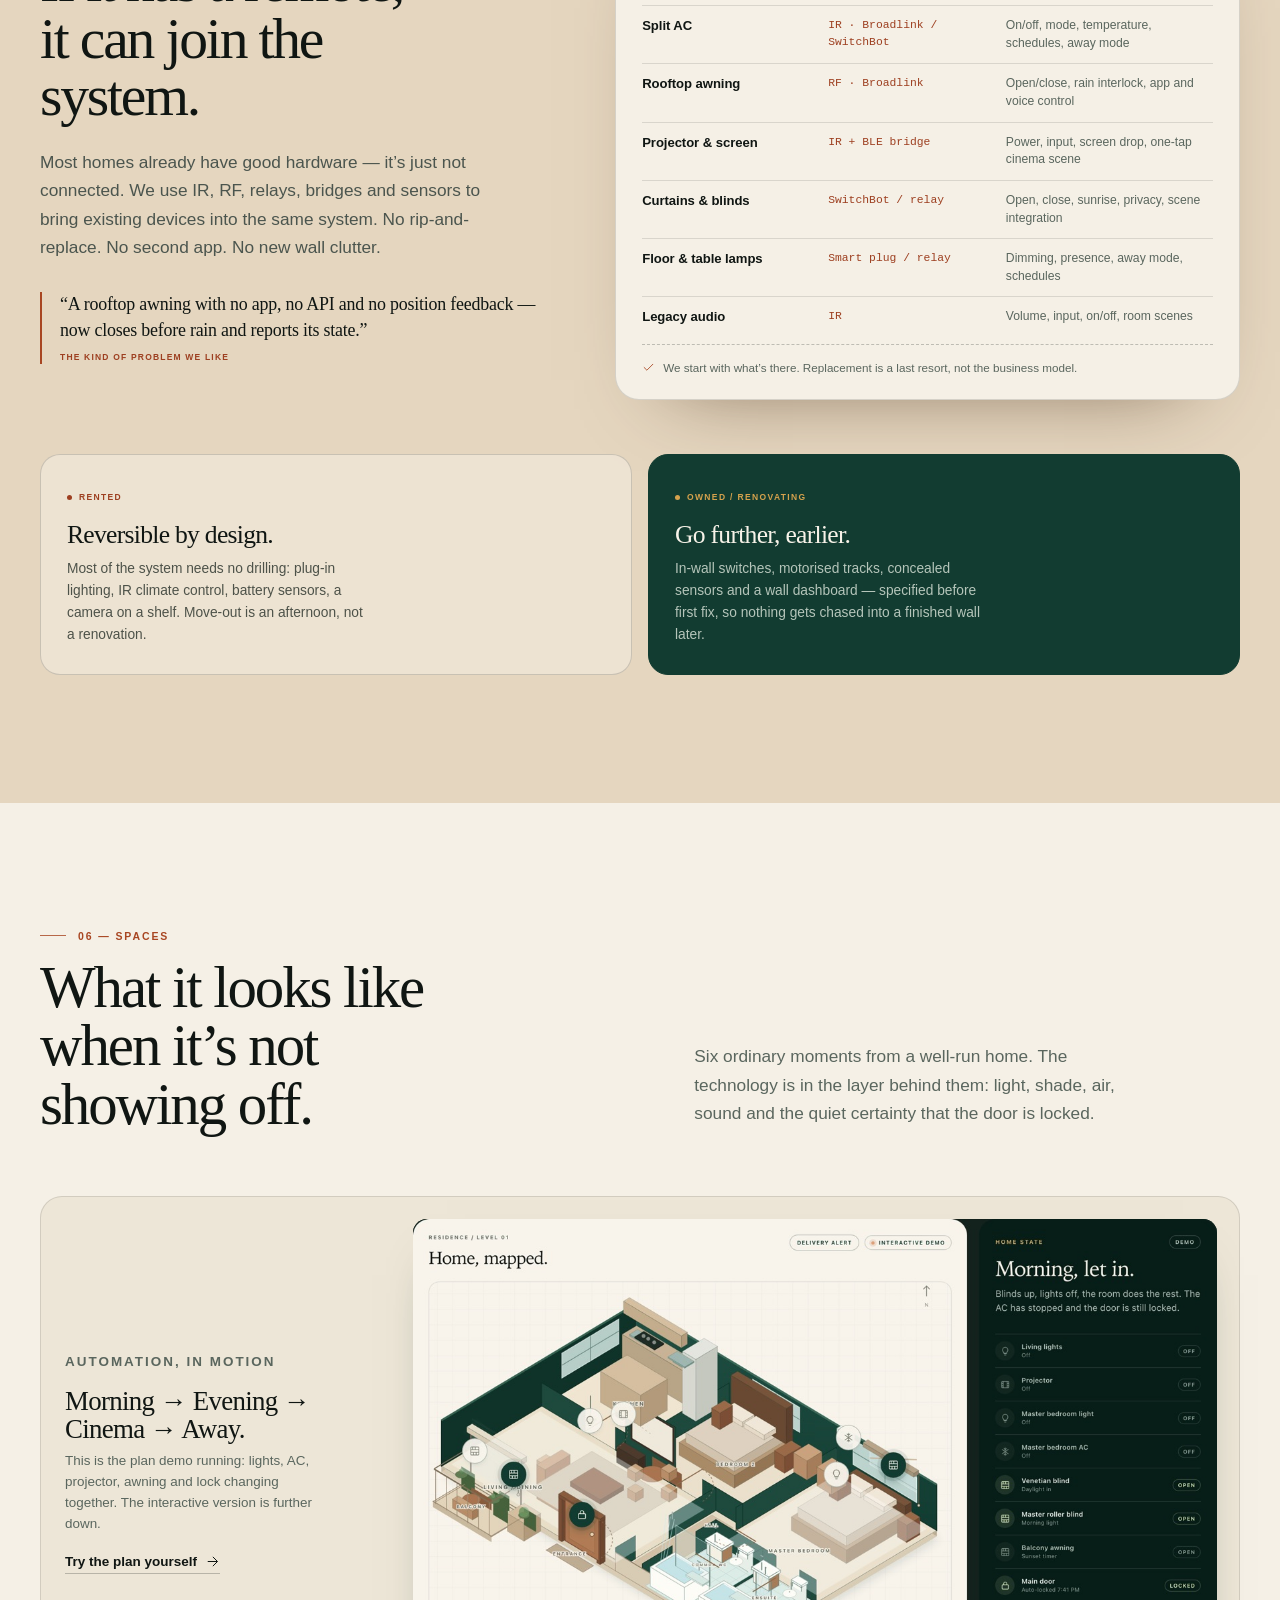
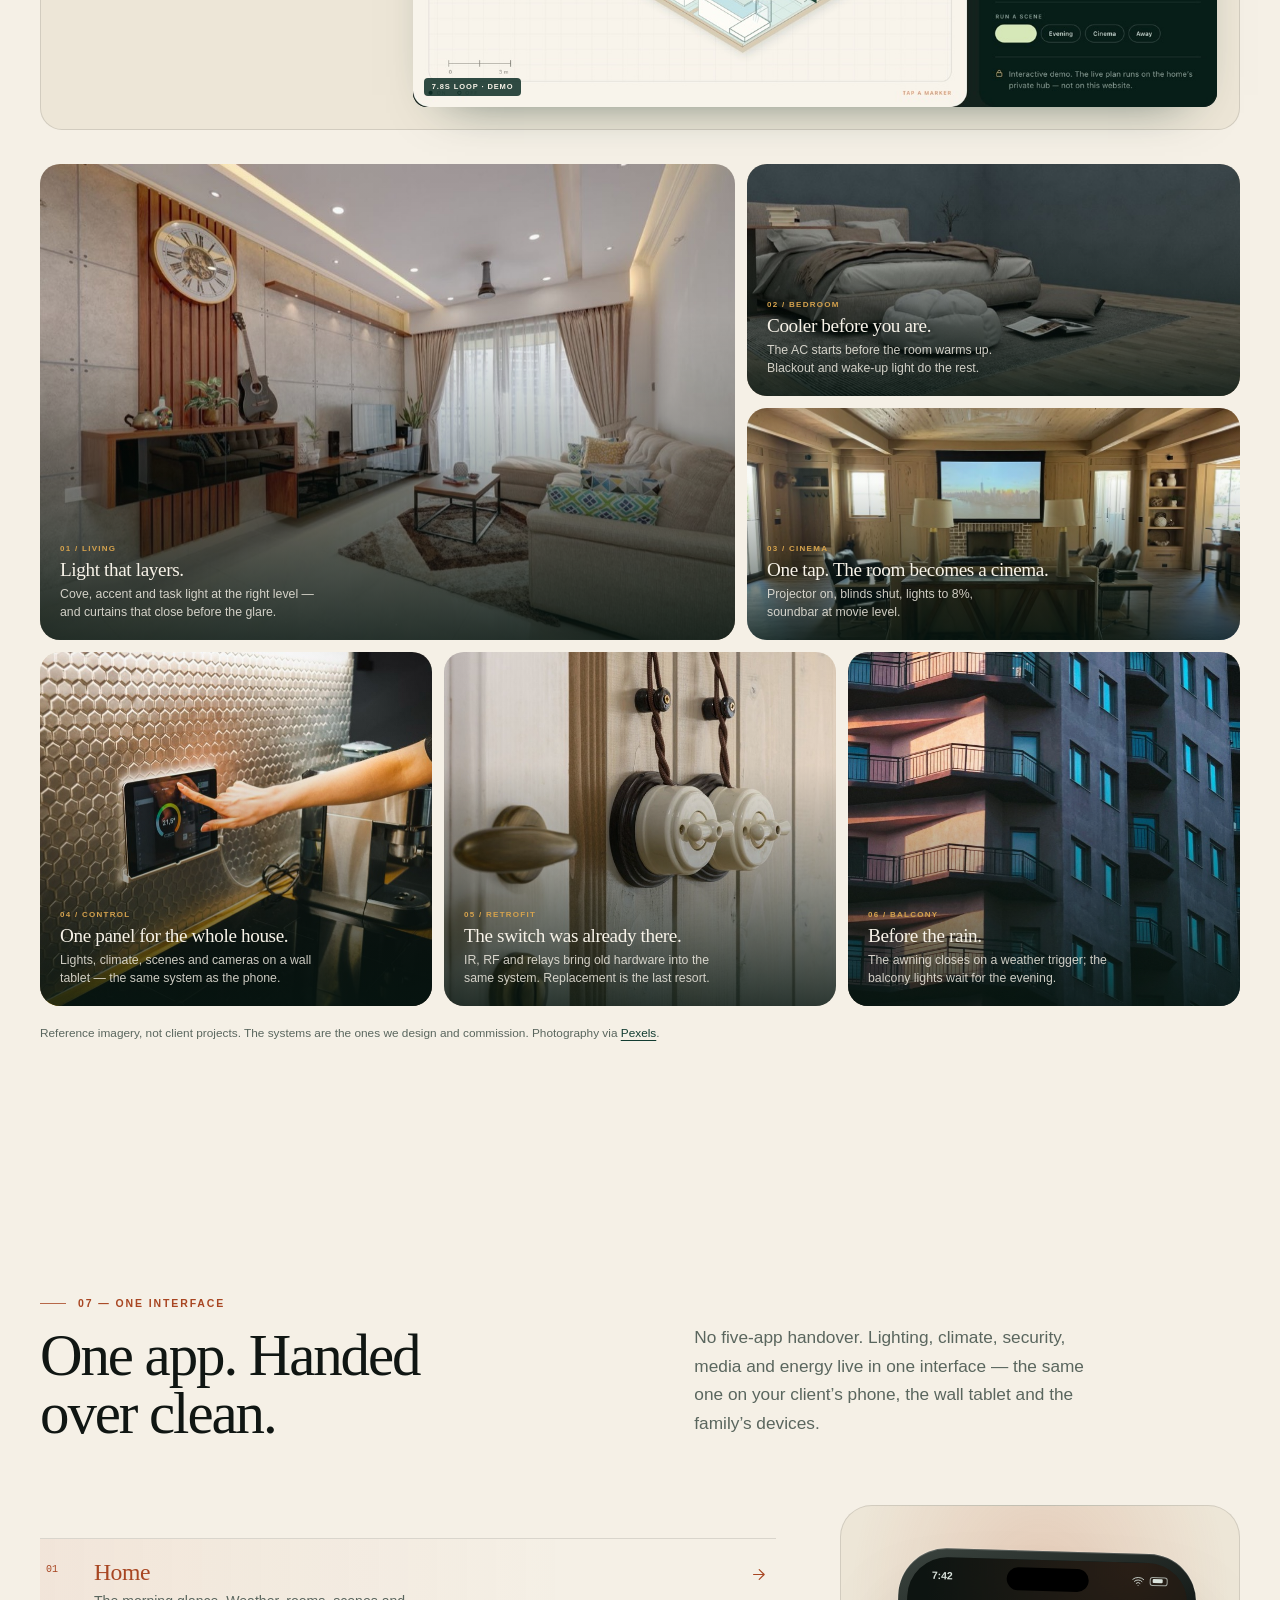
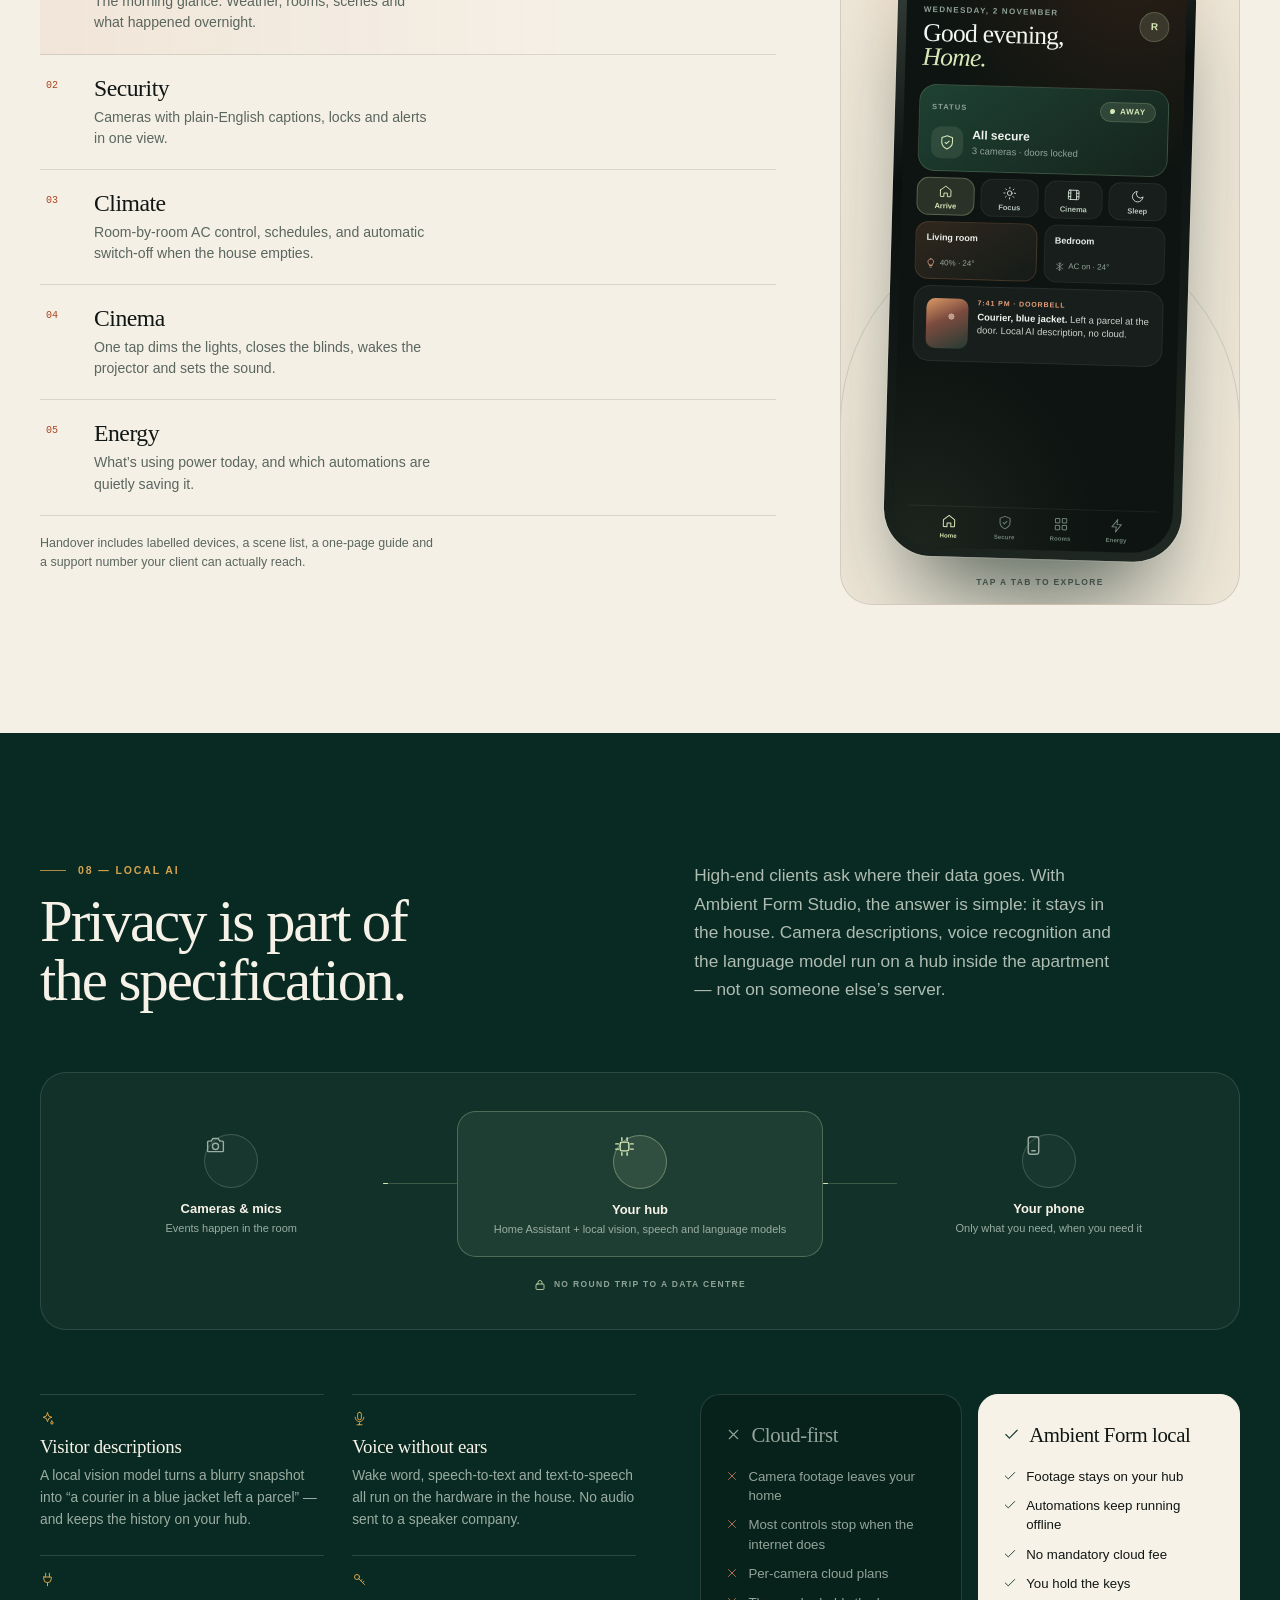
==== commit fe46dbcd: "rebrand: RSMN → Ambient Form Studio + new logo - Replace RSMN with Ambient Form Studio across title," ====
--- a/index.html
+++ b/index.html
@@ -3,27 +3,27 @@
 <head>
   <meta charset="utf-8" />
   <meta name="viewport" content="width=device-width, initial-scale=1" />
-  <title>RSMN — Designed around the life you actually live | Mumbai &amp; Hong Kong</title>
-  <meta name="description" content="Designed around the life you actually live. RSMN is an interior design and automation studio working across Mumbai and Hong Kong. From a blank shell to a finished home — or a retrofit that barely touches a wall — we design lighting, climate, security, cinema and local AI as one system." />
+  <title>Ambient Form Studio — Designed around the life you actually live | Mumbai &amp; Hong Kong</title>
+  <meta name="description" content="Designed around the life you actually live. Ambient Form Studio is an interior design and automation studio working across Mumbai and Hong Kong. From a blank shell to a finished home — or a retrofit that barely touches a wall — we design lighting, climate, security, cinema and local AI as one system." />
   <meta name="theme-color" content="#f5f0e6" />
   <meta name="color-scheme" content="light" />
   <link rel="icon" href="assets/mark.svg" type="image/svg+xml" />
   <link rel="canonical" href="https://araa47.github.io/rsmn-site/" />
   <link rel="stylesheet" href="styles.css?v=20261103t" />
 
-  <meta name="author" content="RSMN" />
+  <meta name="author" content="Ambient Form Studio" />
   <meta property="og:type" content="website" />
   <meta property="og:url" content="https://araa47.github.io/rsmn-site/" />
-  <meta property="og:site_name" content="RSMN" />
-  <meta property="og:title" content="RSMN — Designed around the life you actually live | Mumbai &amp; Hong Kong" />
+  <meta property="og:site_name" content="Ambient Form Studio" />
+  <meta property="og:title" content="Ambient Form Studio — Designed around the life you actually live | Mumbai &amp; Hong Kong" />
   <meta property="og:description" content="Designed around the life you actually live. Full interior design, renovation integration or a minimal-change retrofit. One studio, one app, local-first." />
   <meta property="og:image" content="https://araa47.github.io/rsmn-site/assets/og.png?v=2" />
   <meta property="og:image:width" content="1200" />
   <meta property="og:image:height" content="630" />
-  <meta property="og:image:alt" content="RSMN — Designed around the life you actually live. Interior design and automation, Mumbai and Hong Kong." />
+  <meta property="og:image:alt" content="Ambient Form Studio — Designed around the life you actually live. Interior design and automation, Mumbai and Hong Kong." />
   <meta property="og:locale" content="en_IN" />
   <meta name="twitter:card" content="summary_large_image" />
-  <meta name="twitter:title" content="RSMN — Designed around the life you actually live | Mumbai &amp; Hong Kong" />
+  <meta name="twitter:title" content="Ambient Form Studio — Designed around the life you actually live | Mumbai &amp; Hong Kong" />
   <meta name="twitter:description" content="Designed around the life you actually live. Full interior design, renovation integration or a minimal-change retrofit. One studio, one app, local-first." />
   <meta name="twitter:image" content="https://araa47.github.io/rsmn-site/assets/og.png?v=2" />
 
@@ -42,9 +42,9 @@
     {
       "@context": "https://schema.org",
       "@type": "ProfessionalService",
-      "name": "RSMN",
+      "name": "Ambient Form Studio",
       "url": "https://araa47.github.io/rsmn-site/",
-      "description": "Interior design and automation studio in Mumbai and Hong Kong. RSMN designs from a blank shell, joins renovations, or retrofits finished homes with lighting, climate, security, cinema and local AI.",
+      "description": "Interior design and automation studio in Mumbai and Hong Kong. Ambient Form Studio designs from a blank shell, joins renovations, or retrofits finished homes with lighting, climate, security, cinema and local AI.",
       "areaServed": [
         { "@type": "City", "name": "Mumbai" },
         { "@type": "AdministrativeArea", "name": "Mumbai Metropolitan Region" },
@@ -100,9 +100,9 @@
 
   <header class="site-header" id="site-header">
     <div class="wrap header__inner">
-      <a class="brand" href="#top" aria-label="RSMN home">
+      <a class="brand" href="#top" aria-label="Ambient Form Studio home">
         <img class="brand__mark" src="assets/mark.svg" width="27" height="27" alt="" />
-        <span class="brand__word">RSMN</span>
+        <span class="brand__word">Ambient Form</span>
       </a>
       <nav class="nav" aria-label="Primary">
         <a href="#stages">Stages</a>
@@ -116,7 +116,7 @@
         <svg class="icon" aria-hidden="true"><use href="#i-moon"/></svg>
       </button>
       <div class="header__cta">
-        <a class="btn btn--sm" href="https://wa.me/85293177819?text=Hi%20RSMN%2C%20I%27d%20like%20to%20discuss%20automation%20for%20a%20project." target="_blank" rel="noopener">
+        <a class="btn btn--sm" href="https://wa.me/85293177819?text=Hi%20Ambient%20Form%2C%20I%27d%20like%20to%20discuss%20automation%20for%20a%20project." target="_blank" rel="noopener">
           Start a project
           <svg class="icon" aria-hidden="true"><use href="#i-arrow"/></svg>
         </a>
@@ -140,7 +140,7 @@
     <a href="#process">Process</a>
     <a href="#engagement">Engagement</a>
     <a href="#faq">Questions</a>
-    <a class="btn" href="https://wa.me/85293177819?text=Hi%20RSMN%2C%20I%27d%20like%20to%20discuss%20automation%20for%20a%20project." target="_blank" rel="noopener">
+    <a class="btn" href="https://wa.me/85293177819?text=Hi%20Ambient%20Form%2C%20I%27d%20like%20to%20discuss%20automation%20for%20a%20project." target="_blank" rel="noopener">
       Start a project
       <svg class="icon" aria-hidden="true"><use href="#i-arrow"/></svg>
     </a>
@@ -155,13 +155,13 @@
             <p class="eyebrow">Mumbai &amp; Hong Kong · Interior design &amp; automation</p>
             <h1>Designed around<br /><em>the life you<br />actually live.</em></h1>
             <p class="hero__sub">
-              RSMN is an interior design and automation studio working across Mumbai and Hong
+              Ambient Form Studio is an interior design and automation studio working across Mumbai and Hong
               Kong. From a blank shell to a finished home — or a retrofit that barely touches a wall — we
               plan, install and tune lighting, climate, security, cinema and the devices
               that were <strong>never smart to begin with</strong>, as one system.
             </p>
             <div class="hero__actions">
-              <a class="btn" href="https://wa.me/85293177819?text=Hi%20RSMN%2C%20I%27d%20like%20to%20start%20a%20project." target="_blank" rel="noopener">
+              <a class="btn" href="https://wa.me/85293177819?text=Hi%20Ambient%20Form%2C%20I%27d%20like%20to%20start%20a%20project." target="_blank" rel="noopener">
                 Start a project
                 <svg class="icon" aria-hidden="true"><use href="#i-arrow"/></svg>
               </a>
@@ -856,7 +856,7 @@
               <li><svg class="icon" aria-hidden="true"><use href="#i-check"/></svg> Lighting &amp; joinery</li>
               <li><svg class="icon" aria-hidden="true"><use href="#i-check"/></svg> Device schedule &amp; commissioning</li>
             </ul>
-            <a class="stage__link" href="https://wa.me/85293177819?text=Hi%20RSMN%2C%20we%27re%20planning%20a%20new%20home%20with%20full%20interior%20design." target="_blank" rel="noopener">
+            <a class="stage__link" href="https://wa.me/85293177819?text=Hi%20Ambient%20Form%2C%20we%27re%20planning%20a%20new%20home%20with%20full%20interior%20design." target="_blank" rel="noopener">
               Starting from zero
               <svg class="icon" aria-hidden="true"><use href="#i-arrow"/></svg>
             </a>
@@ -877,7 +877,7 @@
               <li><svg class="icon" aria-hidden="true"><use href="#i-check"/></svg> First-fix coordination</li>
               <li><svg class="icon" aria-hidden="true"><use href="#i-check"/></svg> Minimal visible change</li>
             </ul>
-            <a class="stage__link" href="https://wa.me/85293177819?text=Hi%20RSMN%2C%20we%27re%20renovating%20and%20want%20automation%20built%20in." target="_blank" rel="noopener">
+            <a class="stage__link" href="https://wa.me/85293177819?text=Hi%20Ambient%20Form%2C%20we%27re%20renovating%20and%20want%20automation%20built%20in." target="_blank" rel="noopener">
               Mid-renovation
               <svg class="icon" aria-hidden="true"><use href="#i-arrow"/></svg>
             </a>
@@ -899,7 +899,7 @@
               <li><svg class="icon" aria-hidden="true"><use href="#i-check"/></svg> Reversible &amp; renter-safe</li>
               <li><svg class="icon" aria-hidden="true"><use href="#i-check"/></svg> Existing devices stay</li>
             </ul>
-            <a class="stage__link" href="https://wa.me/85293177819?text=Hi%20RSMN%2C%20our%20home%20is%20finished%20and%20we%27d%20like%20a%20minimal-change%20retrofit." target="_blank" rel="noopener">
+            <a class="stage__link" href="https://wa.me/85293177819?text=Hi%20Ambient%20Form%2C%20our%20home%20is%20finished%20and%20we%27d%20like%20a%20minimal-change%20retrofit." target="_blank" rel="noopener">
               Finished home
               <svg class="icon" aria-hidden="true"><use href="#i-arrow"/></svg>
             </a>
@@ -992,7 +992,7 @@
             </ul>
           </div>
           <div class="levels-compare__card levels-compare__card--rsmn">
-            <span class="levels-compare__label">RSMN</span>
+            <span class="levels-compare__label">Ambient Form</span>
             <h3>One layer. Any brand.</h3>
             <p><strong>We allow anything.</strong> We’re not loyal to a brand — we make the brands work together.</p>
             <ul>
@@ -1199,18 +1199,18 @@
               <p class="kicker">The difference</p>
               <h3>Other systems control devices. This one uses context.</h3>
             </div>
-            <p>Typical patterns, not a brand-by-brand audit. RSMN is vendor-neutral and local-first.</p>
+            <p>Typical patterns, not a brand-by-brand audit. Ambient Form Studio is vendor-neutral and local-first.</p>
           </div>
           <div class="compare-scroll">
             <table class="compare-table">
-              <caption class="sr-only">Comparison of app ecosystems, traditional integrators, DIY and RSMN</caption>
+              <caption class="sr-only">Comparison of app ecosystems, traditional integrators, DIY and Ambient Form Studio</caption>
               <thead>
                 <tr>
                   <th scope="col">Capability</th>
                   <th scope="col">App ecosystems</th>
                   <th scope="col">Traditional integrators</th>
                   <th scope="col">DIY</th>
-                  <th scope="col" class="compare-table__rsmn">RSMN</th>
+                  <th scope="col" class="compare-table__rsmn">Ambient Form</th>
                 </tr>
               </thead>
               <tbody>
@@ -1277,7 +1277,7 @@
             </li>
           </ul>
 
-          <aside class="kit" aria-label="The project pack RSMN issues to a design studio">
+          <aside class="kit" aria-label="The project pack Ambient Form Studio issues to a design studio">
             <div class="kit__head">
               <h3>Project pack</h3>
               <span>Issued to your studio</span>
@@ -1297,7 +1297,7 @@
           </aside>
         </div>
 
-        <div class="joinat" aria-label="When to involve RSMN">
+        <div class="joinat" aria-label="When to involve Ambient Form Studio">
           <span>Join at concept</span>
           <span>Design development</span>
           <span>Site coordination</span>
@@ -1681,7 +1681,7 @@
           </div>
 
           <div class="app-stage">
-            <div class="phone" aria-label="Interactive preview of the RSMN home app">
+            <div class="phone" aria-label="Interactive preview of the Ambient Form Studio home app">
               <div class="phone__screen">
                 <div class="island" aria-hidden="true"></div>
 
@@ -1738,7 +1738,7 @@
                     <div class="app__body">
                       <div class="lock-row">
                         <svg class="icon" aria-hidden="true"><use href="#i-lock"/></svg>
-                        <div style="flex:1"><div class="ui-title">Main door locked</div><div class="ui-sub">Locked 18 min ago · RSMN</div></div>
+                        <div style="flex:1"><div class="ui-title">Main door locked</div><div class="ui-sub">Locked 18 min ago · Ambient Form</div></div>
                         <span class="ui-toggle" aria-hidden="true"></span>
                       </div>
                       <div class="cam-list">
@@ -1893,7 +1893,7 @@
             <h2>Privacy is part of the specification.</h2>
           </div>
           <p class="lede lede--light">
-            High-end clients ask where their data goes. With RSMN, the answer is simple:
+            High-end clients ask where their data goes. With Ambient Form Studio, the answer is simple:
             it stays in the house. Camera descriptions, voice recognition and the language
             model run on a hub inside the apartment — not on someone else’s server.
           </p>
@@ -1957,7 +1957,7 @@
               </ul>
             </div>
             <div class="compare__card compare__card--local">
-              <h3><svg class="icon" aria-hidden="true"><use href="#i-check"/></svg> RSMN local</h3>
+              <h3><svg class="icon" aria-hidden="true"><use href="#i-check"/></svg> Ambient Form local</h3>
               <ul>
                 <li><svg class="icon" aria-hidden="true"><use href="#i-check"/></svg> Footage stays on your hub</li>
                 <li><svg class="icon" aria-hidden="true"><use href="#i-check"/></svg> Automations keep running offline</li>
@@ -1982,7 +1982,7 @@
               device — we’re still here for on-site troubleshooting, repair and
               recommissioning. The system is yours; we’re the backup.
             </p>
-            <a class="agent__link" href="https://wa.me/85293177819?text=Hi%20RSMN%2C%20I%27d%20like%20to%20understand%20the%20AI%20agent%20and%20handover." target="_blank" rel="noopener">
+            <a class="agent__link" href="https://wa.me/85293177819?text=Hi%20Ambient%20Form%2C%20I%27d%20like%20to%20understand%20the%20AI%20agent%20and%20handover." target="_blank" rel="noopener">
               Ask about handover
               <svg class="icon" aria-hidden="true"><use href="#i-arrow"/></svg>
             </a>
@@ -1995,7 +1995,7 @@
             </div>
             <p class="agent-chat__bubble">“When the afternoon sun hits the balcony, close the awning. Open it again at sunset.”</p>
             <div class="agent-chat__reply">
-              <span>RSMN local agent</span>
+              <span>Ambient Form agent</span>
               “Done. I’ll close it when the balcony light stays strong for five minutes, and reopen at sunset. You can edit the rule any time.”
             </div>
             <p class="agent-chat__meta">No cloud · editable · runs on your hub</p>
@@ -2121,7 +2121,7 @@
               <li><svg class="icon" aria-hidden="true"><use href="#i-check"/></svg> Renter-safe install</li>
               <li><svg class="icon" aria-hidden="true"><use href="#i-check"/></svg> Two weeks of tuning</li>
             </ul>
-            <a class="btn btn--ghost" href="https://wa.me/85293177819?text=Hi%20RSMN%2C%20I%27m%20interested%20in%20the%20Lights%20%2B%20presence%20package." target="_blank" rel="noopener">
+            <a class="btn btn--ghost" href="https://wa.me/85293177819?text=Hi%20Ambient%20Form%2C%20I%27m%20interested%20in%20the%20Lights%20%2B%20presence%20package." target="_blank" rel="noopener">
               Enquire
               <svg class="icon" aria-hidden="true"><use href="#i-arrow"/></svg>
             </a>
@@ -2141,7 +2141,7 @@
               <li><svg class="icon" aria-hidden="true"><use href="#i-check"/></svg> One app + local voice</li>
               <li><svg class="icon" aria-hidden="true"><use href="#i-check"/></svg> 30 days of tuning</li>
             </ul>
-            <a class="btn" href="https://wa.me/85293177819?text=Hi%20RSMN%2C%20I%27m%20interested%20in%20the%20Whole%20home%20package." target="_blank" rel="noopener">
+            <a class="btn" href="https://wa.me/85293177819?text=Hi%20Ambient%20Form%2C%20I%27m%20interested%20in%20the%20Whole%20home%20package." target="_blank" rel="noopener">
               Enquire
               <svg class="icon" aria-hidden="true"><use href="#i-arrow"/></svg>
             </a>
@@ -2161,7 +2161,7 @@
               <li><svg class="icon" aria-hidden="true"><use href="#i-check"/></svg> Site coordination</li>
               <li><svg class="icon" aria-hidden="true"><use href="#i-check"/></svg> Cinema / multi-floor quoted separately</li>
             </ul>
-            <a class="btn btn--ghost" href="https://wa.me/85293177819?text=Hi%20RSMN%2C%20I%27m%20interested%20in%20full%20interior%20design%20%2B%20automation." target="_blank" rel="noopener">
+            <a class="btn btn--ghost" href="https://wa.me/85293177819?text=Hi%20Ambient%20Form%2C%20I%27m%20interested%20in%20full%20interior%20design%20%2B%20automation." target="_blank" rel="noopener">
               Enquire
               <svg class="icon" aria-hidden="true"><use href="#i-arrow"/></svg>
             </a>
@@ -2180,7 +2180,7 @@
           <div class="coverage__item">
             <span class="coverage__place">Elsewhere</span>
             <p>Remote-first. A video call to understand the home, then a site visit or local partner if needed.</p>
-            <a class="coverage__link" href="https://wa.me/85293177819?text=Hi%20RSMN%2C%20I%27m%20outside%20Mumbai%2FHong%20Kong%20and%20would%20like%20to%20start%20with%20a%20video%20call." target="_blank" rel="noopener">Book a video call <svg class="icon" aria-hidden="true"><use href="#i-arrow"/></svg></a>
+            <a class="coverage__link" href="https://wa.me/85293177819?text=Hi%20Ambient%20Form%2C%20I%27m%20outside%20Mumbai%2FHong%20Kong%20and%20would%20like%20to%20start%20with%20a%20video%20call." target="_blank" rel="noopener">Book a video call <svg class="icon" aria-hidden="true"><use href="#i-arrow"/></svg></a>
           </div>
         </div>
 
@@ -2217,7 +2217,7 @@
               <li><svg class="icon" aria-hidden="true"><use href="#i-check"/></svg> Retrofit map</li>
               <li><svg class="icon" aria-hidden="true"><use href="#i-check"/></svg> Scene list</li>
             </ul>
-            <a class="btn btn--ghost" href="https://wa.me/85293177819?text=Hi%20RSMN%2C%20I%27d%20like%20an%20automation%20blueprint%20for%20a%20project." target="_blank" rel="noopener">
+            <a class="btn btn--ghost" href="https://wa.me/85293177819?text=Hi%20Ambient%20Form%2C%20I%27d%20like%20an%20automation%20blueprint%20for%20a%20project." target="_blank" rel="noopener">
               Request a blueprint
               <svg class="icon" aria-hidden="true"><use href="#i-arrow"/></svg>
             </a>
@@ -2234,7 +2234,7 @@
               <li><svg class="icon" aria-hidden="true"><use href="#i-check"/></svg> Site coordination &amp; commissioning</li>
               <li><svg class="icon" aria-hidden="true"><use href="#i-check"/></svg> Two-week tuning window</li>
             </ul>
-            <a class="btn" href="https://wa.me/85293177819?text=Hi%20RSMN%2C%20I%27d%20like%20to%20discuss%20a%20project." target="_blank" rel="noopener">
+            <a class="btn" href="https://wa.me/85293177819?text=Hi%20Ambient%20Form%2C%20I%27d%20like%20to%20discuss%20a%20project." target="_blank" rel="noopener">
               Discuss a project
               <svg class="icon" aria-hidden="true"><use href="#i-arrow"/></svg>
             </a>
@@ -2251,7 +2251,7 @@
               <li><svg class="icon" aria-hidden="true"><use href="#i-check"/></svg> On-call advice &amp; site visits</li>
               <li><svg class="icon" aria-hidden="true"><use href="#i-check"/></svg> Quarterly technology update</li>
             </ul>
-            <a class="btn btn--ghost" href="https://wa.me/85293177819?text=Hi%20RSMN%2C%20I%27d%20like%20to%20partner%20as%20a%20studio." target="_blank" rel="noopener">
+            <a class="btn btn--ghost" href="https://wa.me/85293177819?text=Hi%20Ambient%20Form%2C%20I%27d%20like%20to%20partner%20as%20a%20studio." target="_blank" rel="noopener">
               Partner with us
               <svg class="icon" aria-hidden="true"><use href="#i-arrow"/></svg>
             </a>
@@ -2359,8 +2359,8 @@
             a device schedule and a fee proposal within three working days.
           </p>
           <div class="cta__actions">
-            <a class="btn btn--light" href="https://wa.me/85293177819?text=Hi%20RSMN%2C%20I%27d%20like%20to%20discuss%20automation%20for%20a%20project%20in%20Mumbai%20or%20Hong%20Kong." target="_blank" rel="noopener">
-              WhatsApp RSMN
+            <a class="btn btn--light" href="https://wa.me/85293177819?text=Hi%20Ambient%20Form%2C%20I%27d%20like%20to%20discuss%20automation%20for%20a%20project%20in%20Mumbai%20or%20Hong%20Kong." target="_blank" rel="noopener">
+              WhatsApp us
               <svg class="icon" aria-hidden="true"><use href="#i-message"/></svg>
             </a>
             <a class="btn btn--outline-light" href="#capabilities">
@@ -2388,9 +2388,9 @@
     <div class="wrap">
       <div class="footer__grid">
         <div class="footer__brand">
-          <a class="brand" href="#top" aria-label="RSMN home">
+          <a class="brand" href="#top" aria-label="Ambient Form Studio home">
             <img class="brand__mark" src="assets/mark.svg" width="27" height="27" alt="" />
-            <span class="brand__word">RSMN</span>
+            <span class="brand__word">Ambient Form</span>
           </a>
           <p class="footer__tagline">
             Interior design &amp; automation, Mumbai &amp; Hong Kong. Full design, renovation
@@ -2426,7 +2426,7 @@
         </div>
       </div>
       <div class="footer__bottom">
-        <span>© <span id="year">2026</span> RSMN. Mumbai &amp; Hong Kong.</span>
+        <span>© <span id="year">2026</span> Ambient Form Studio. Mumbai &amp; Hong Kong.</span>
         <span>Built on Home Assistant. No cookies, no trackers on this site.</span>
       </div>
     </div>
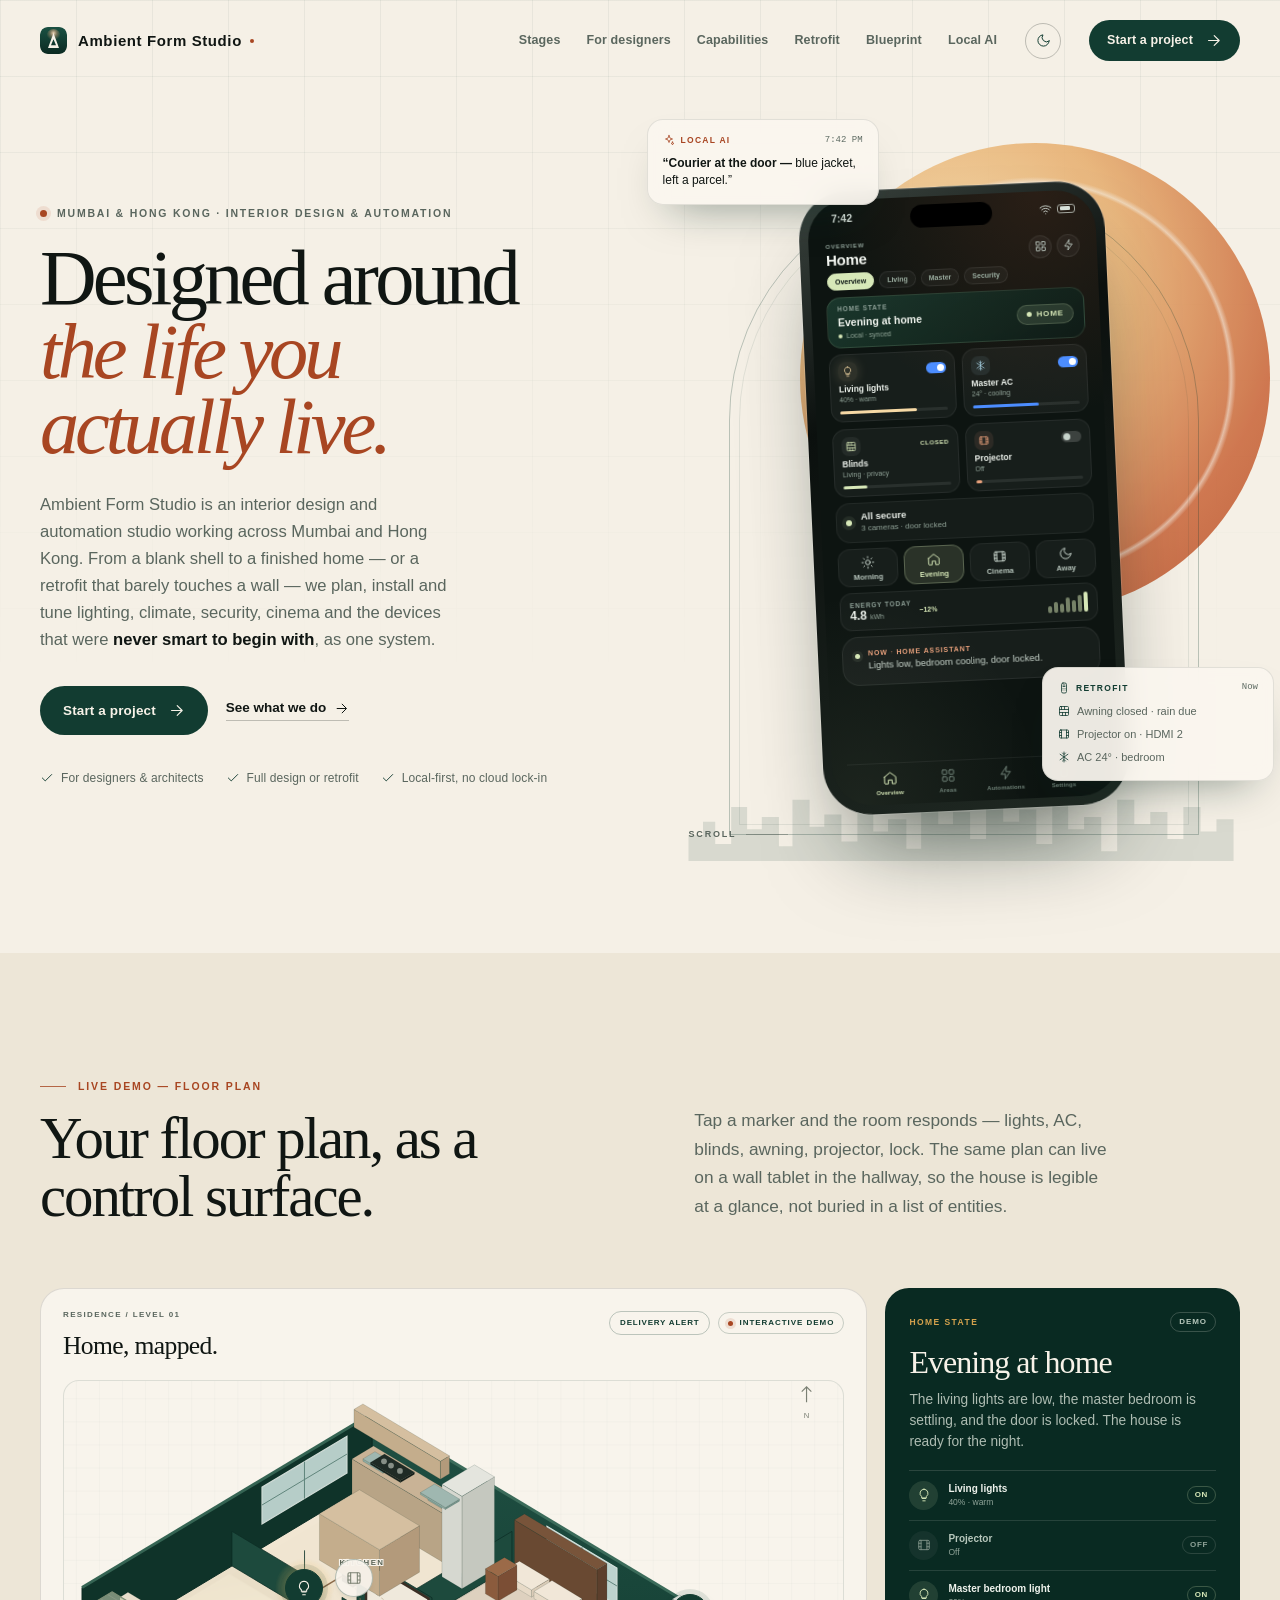
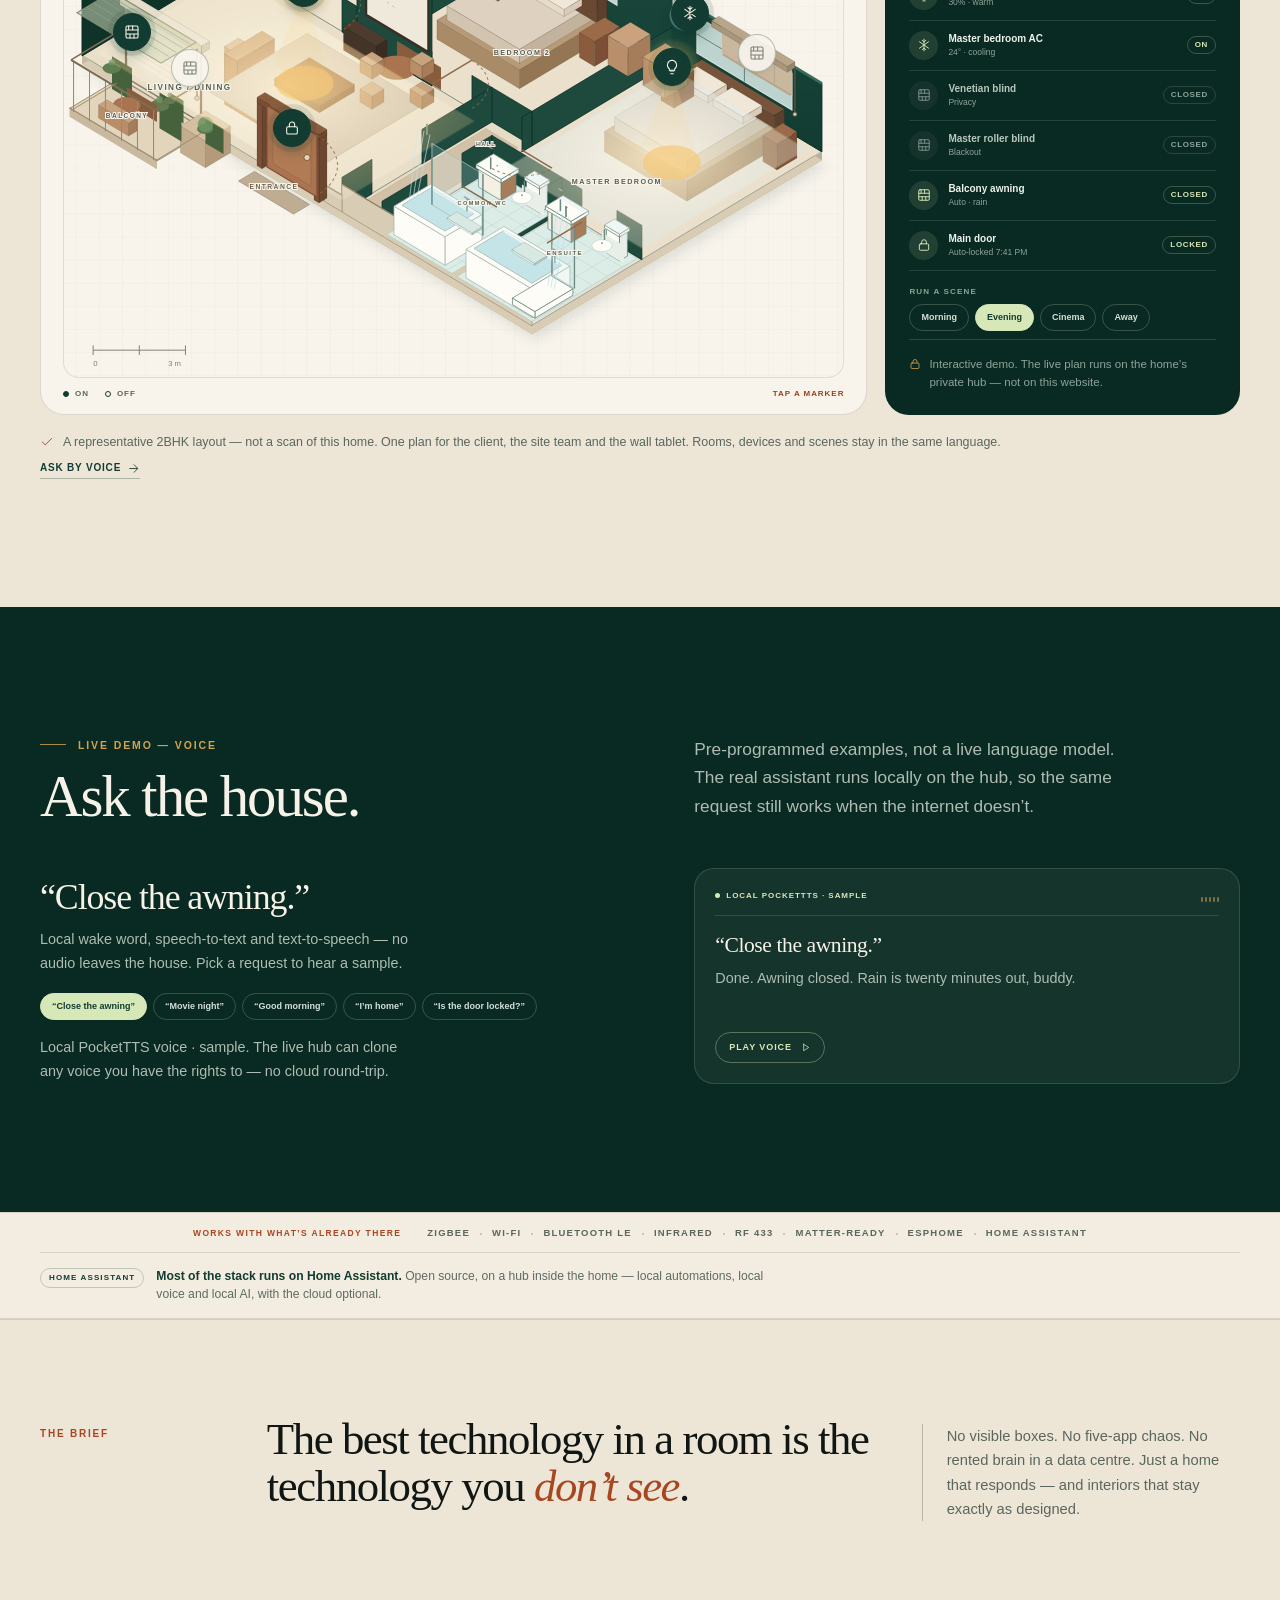
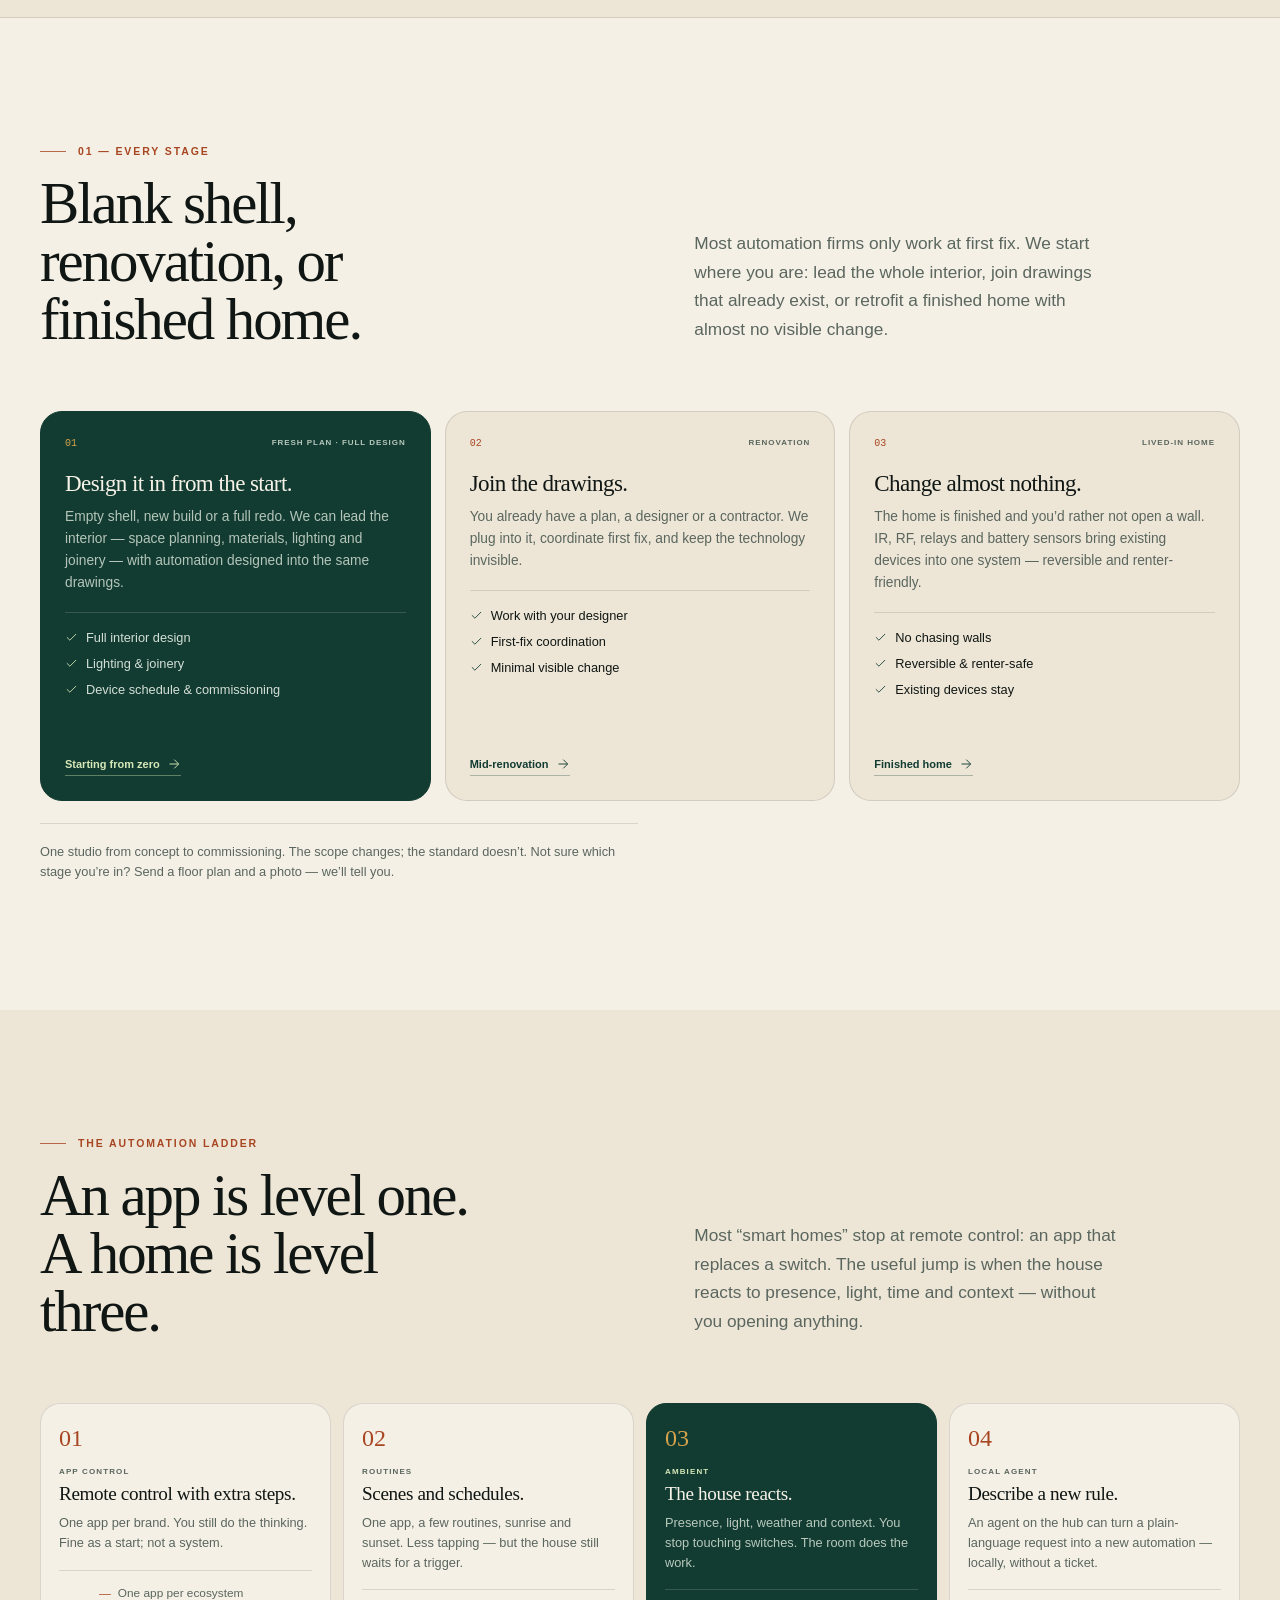
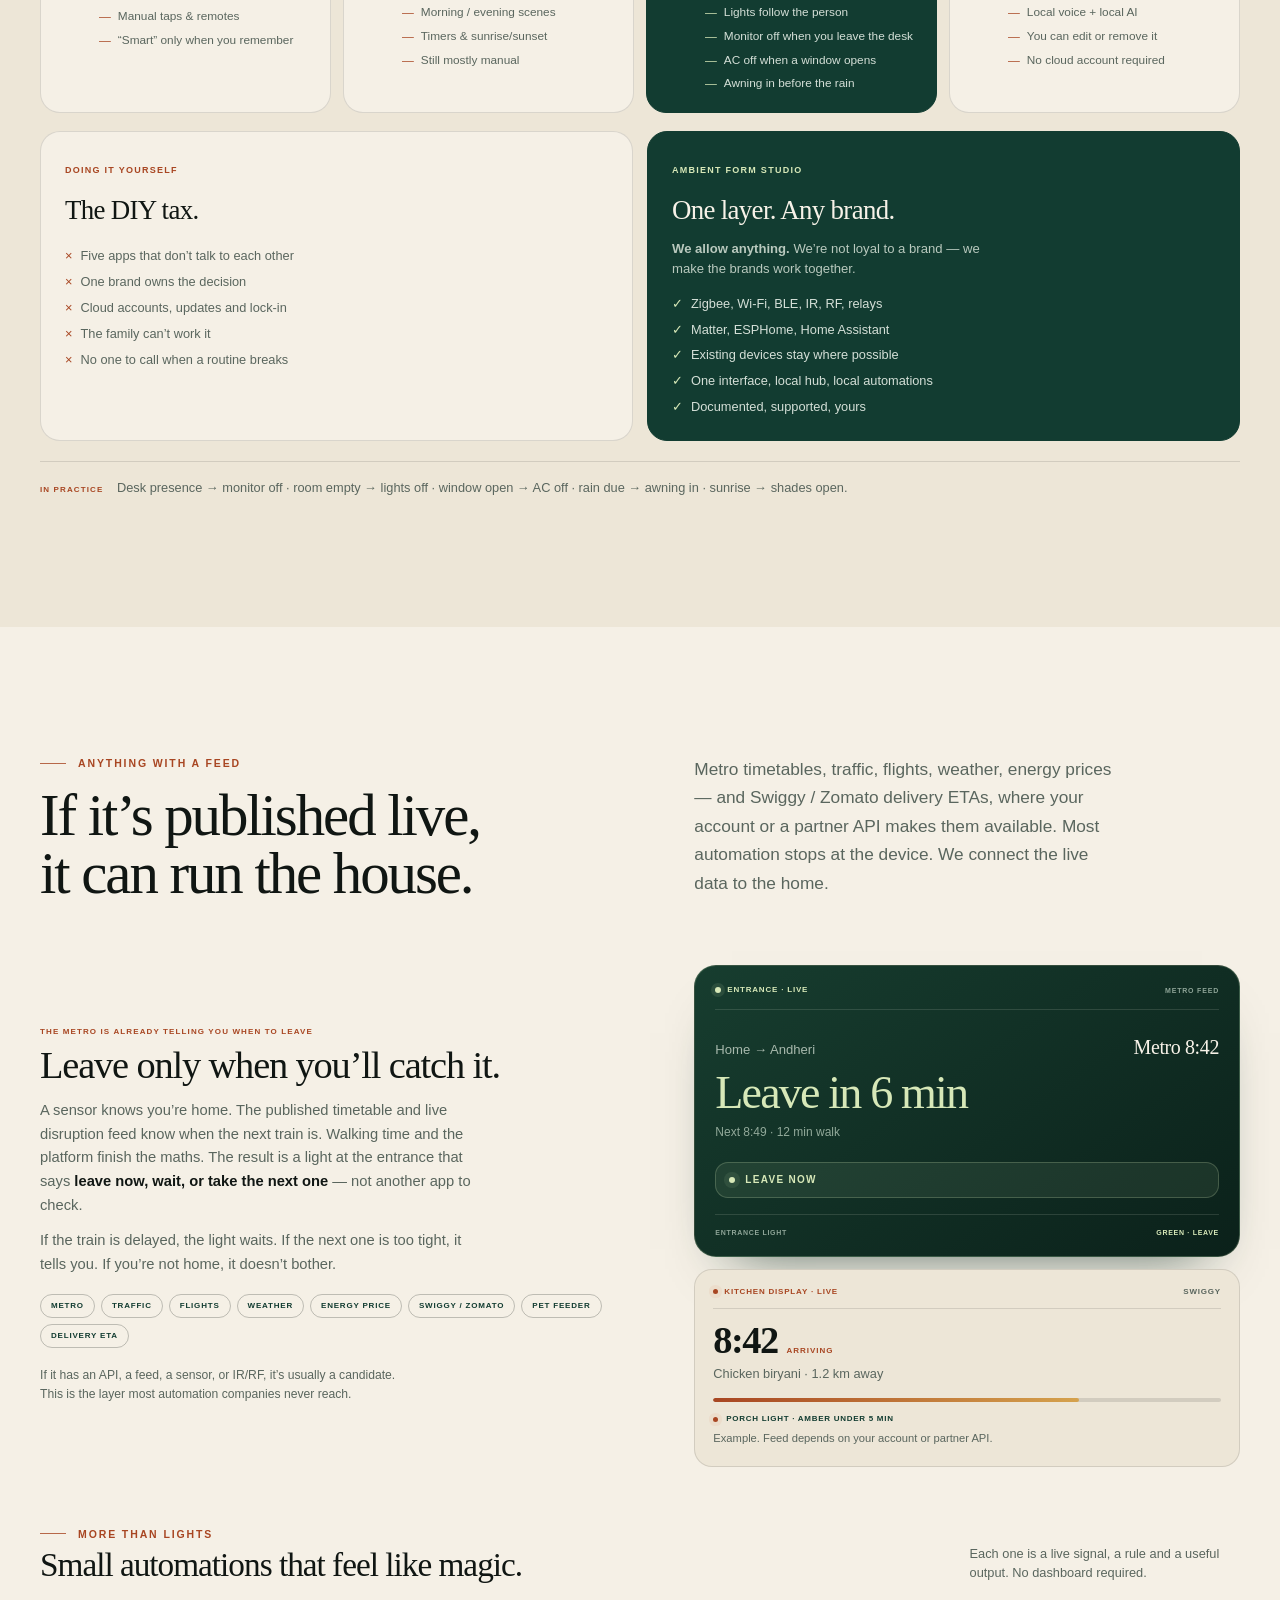
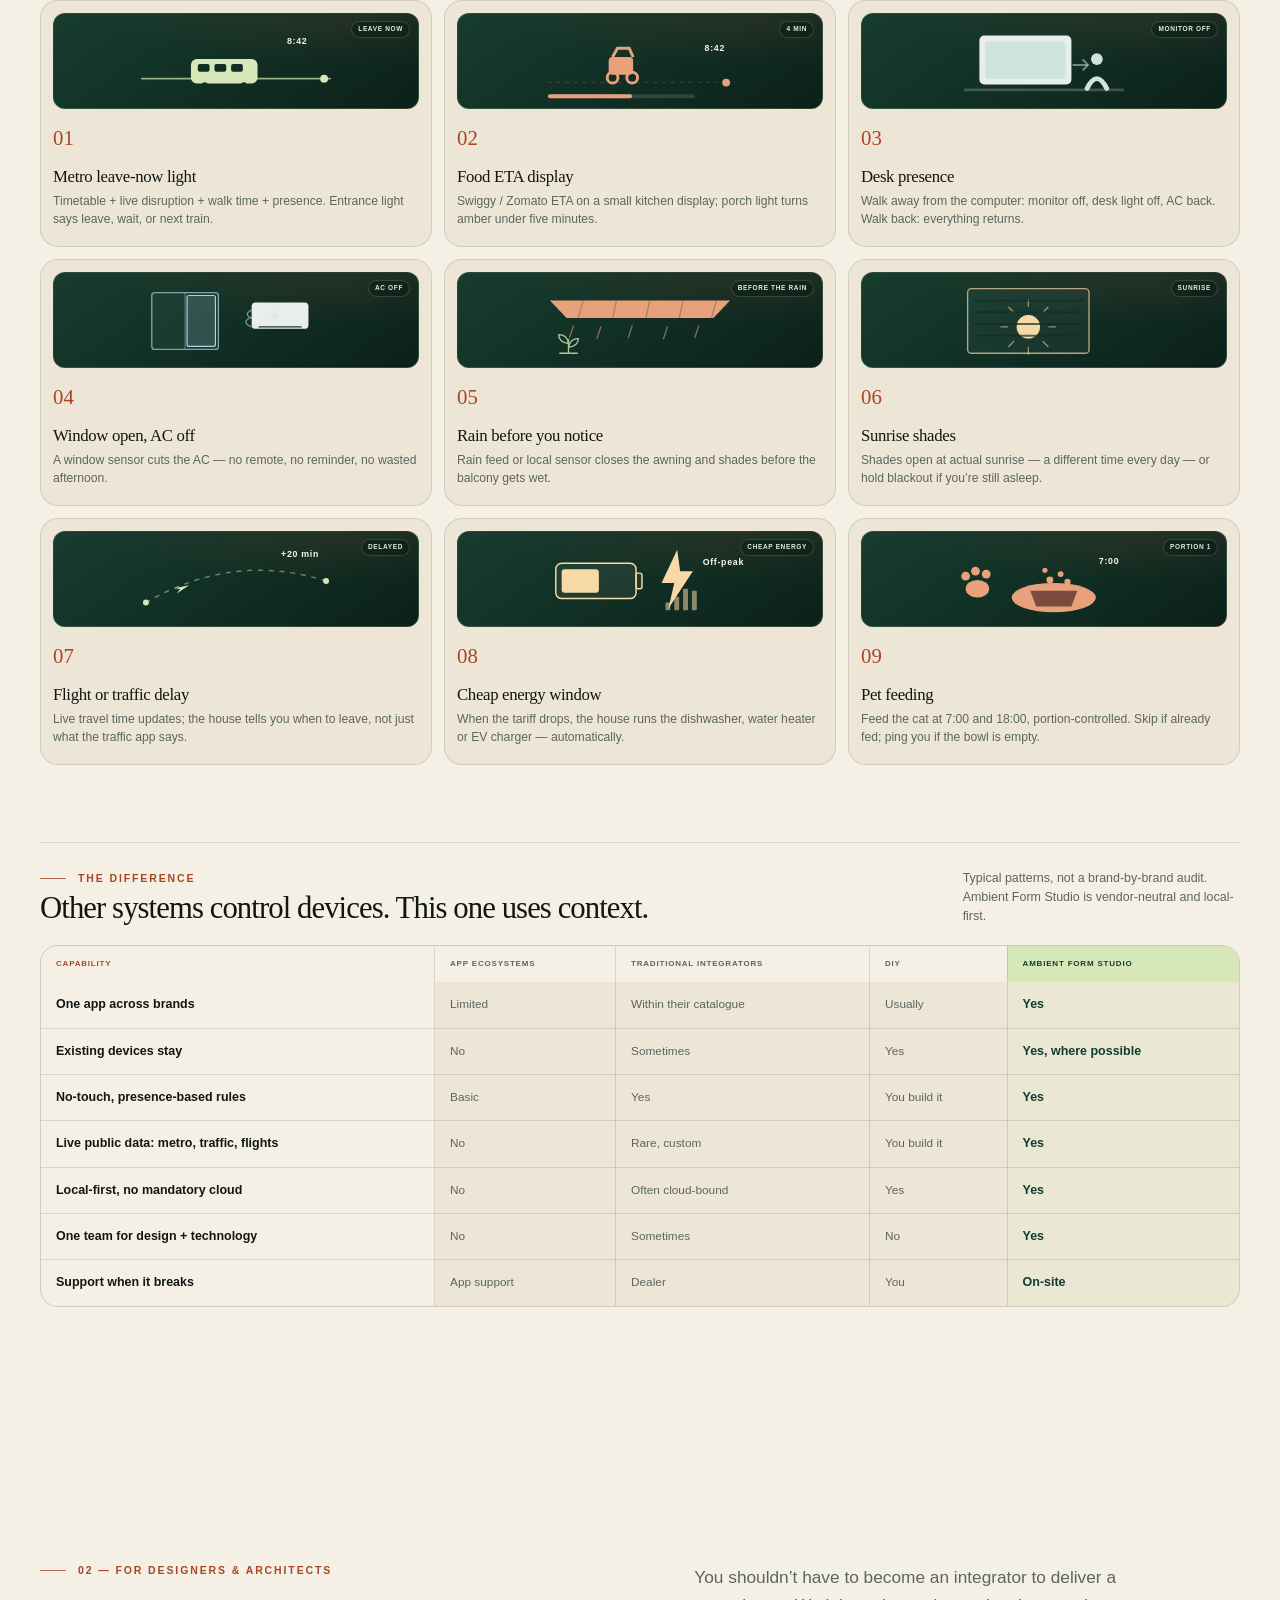
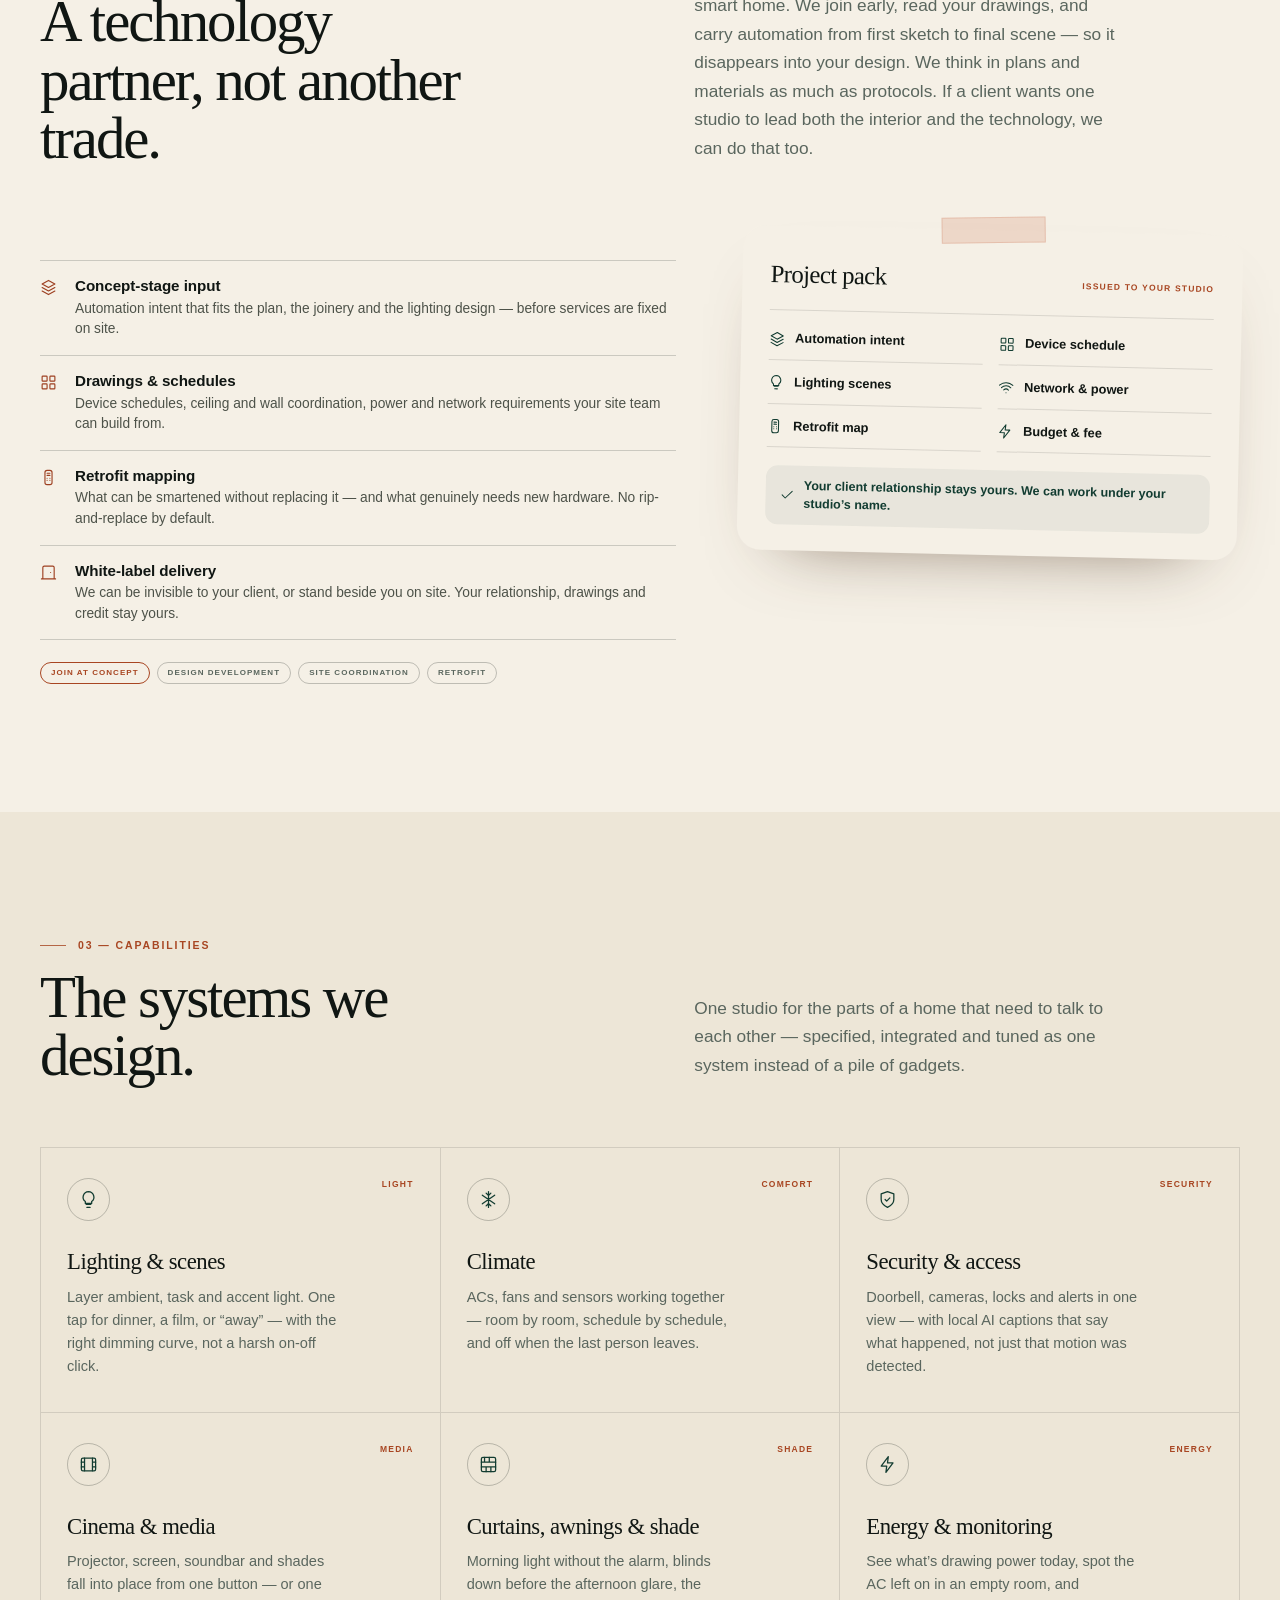
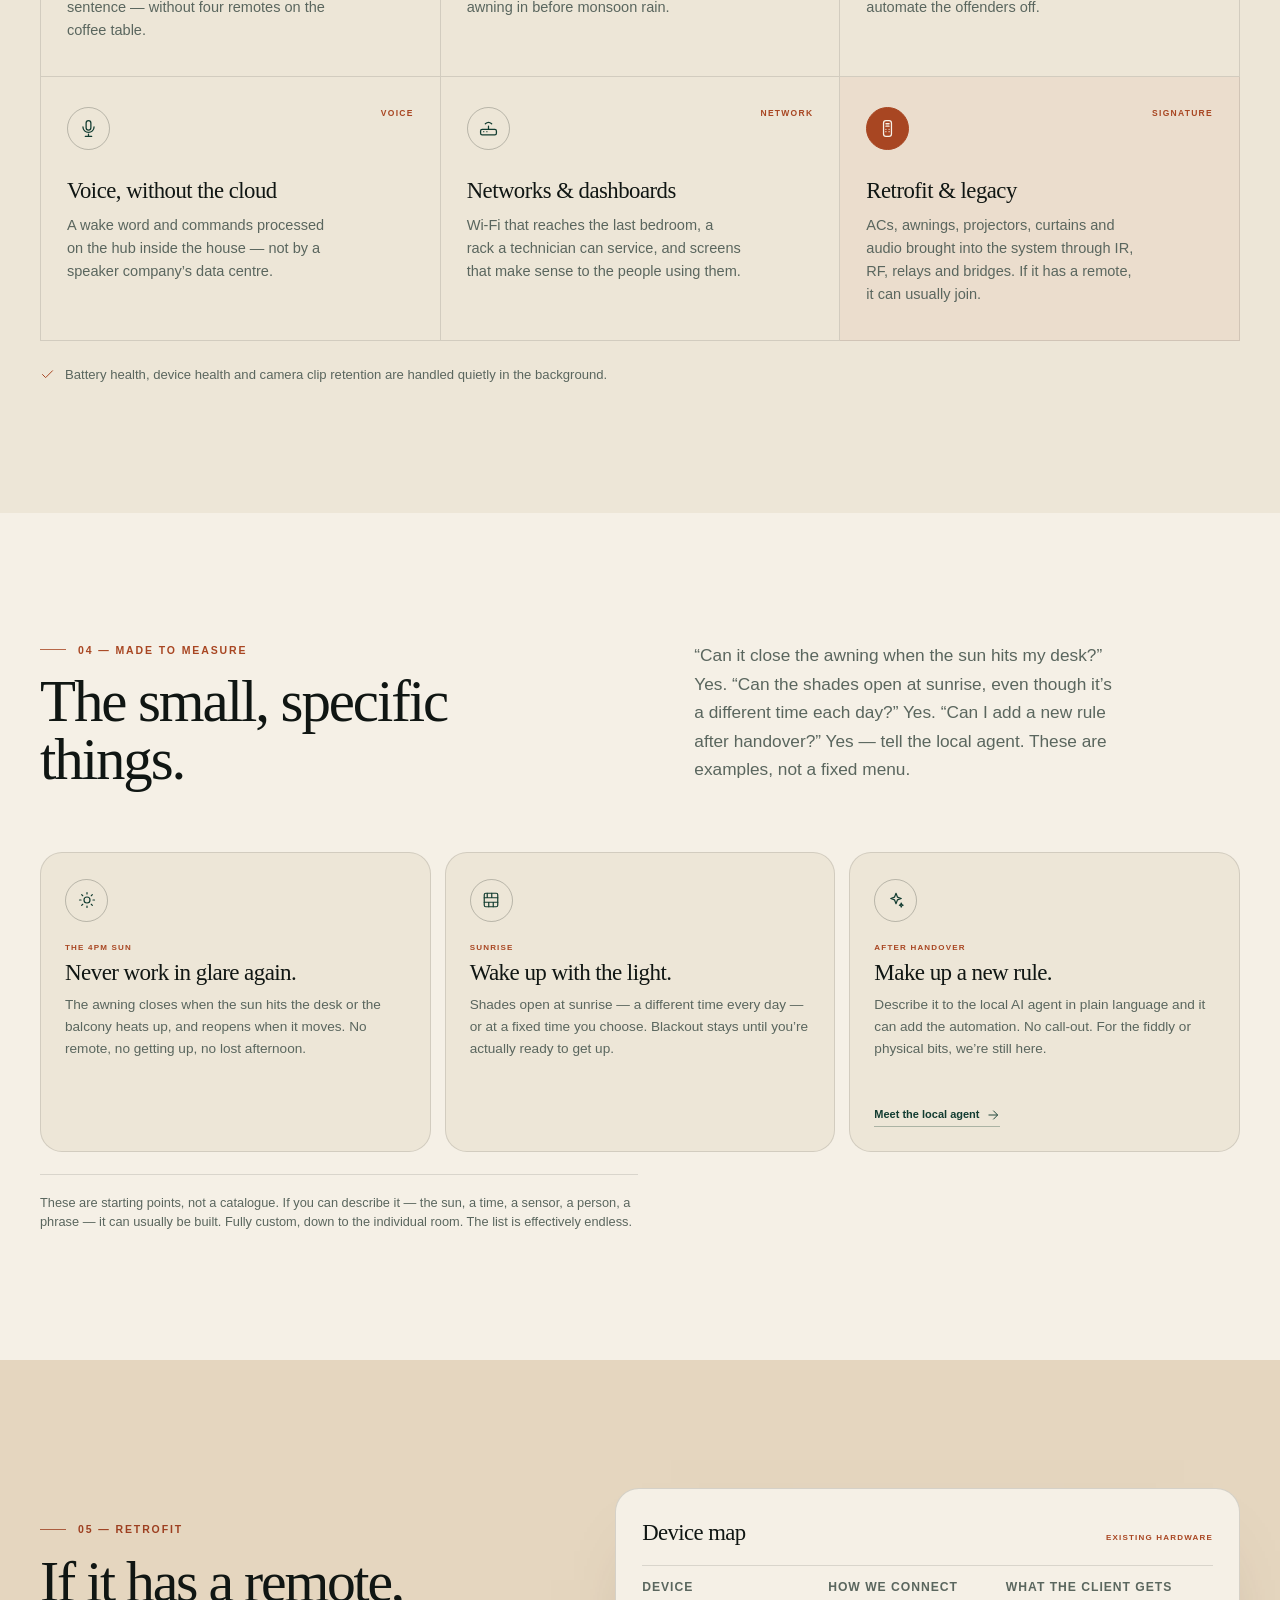
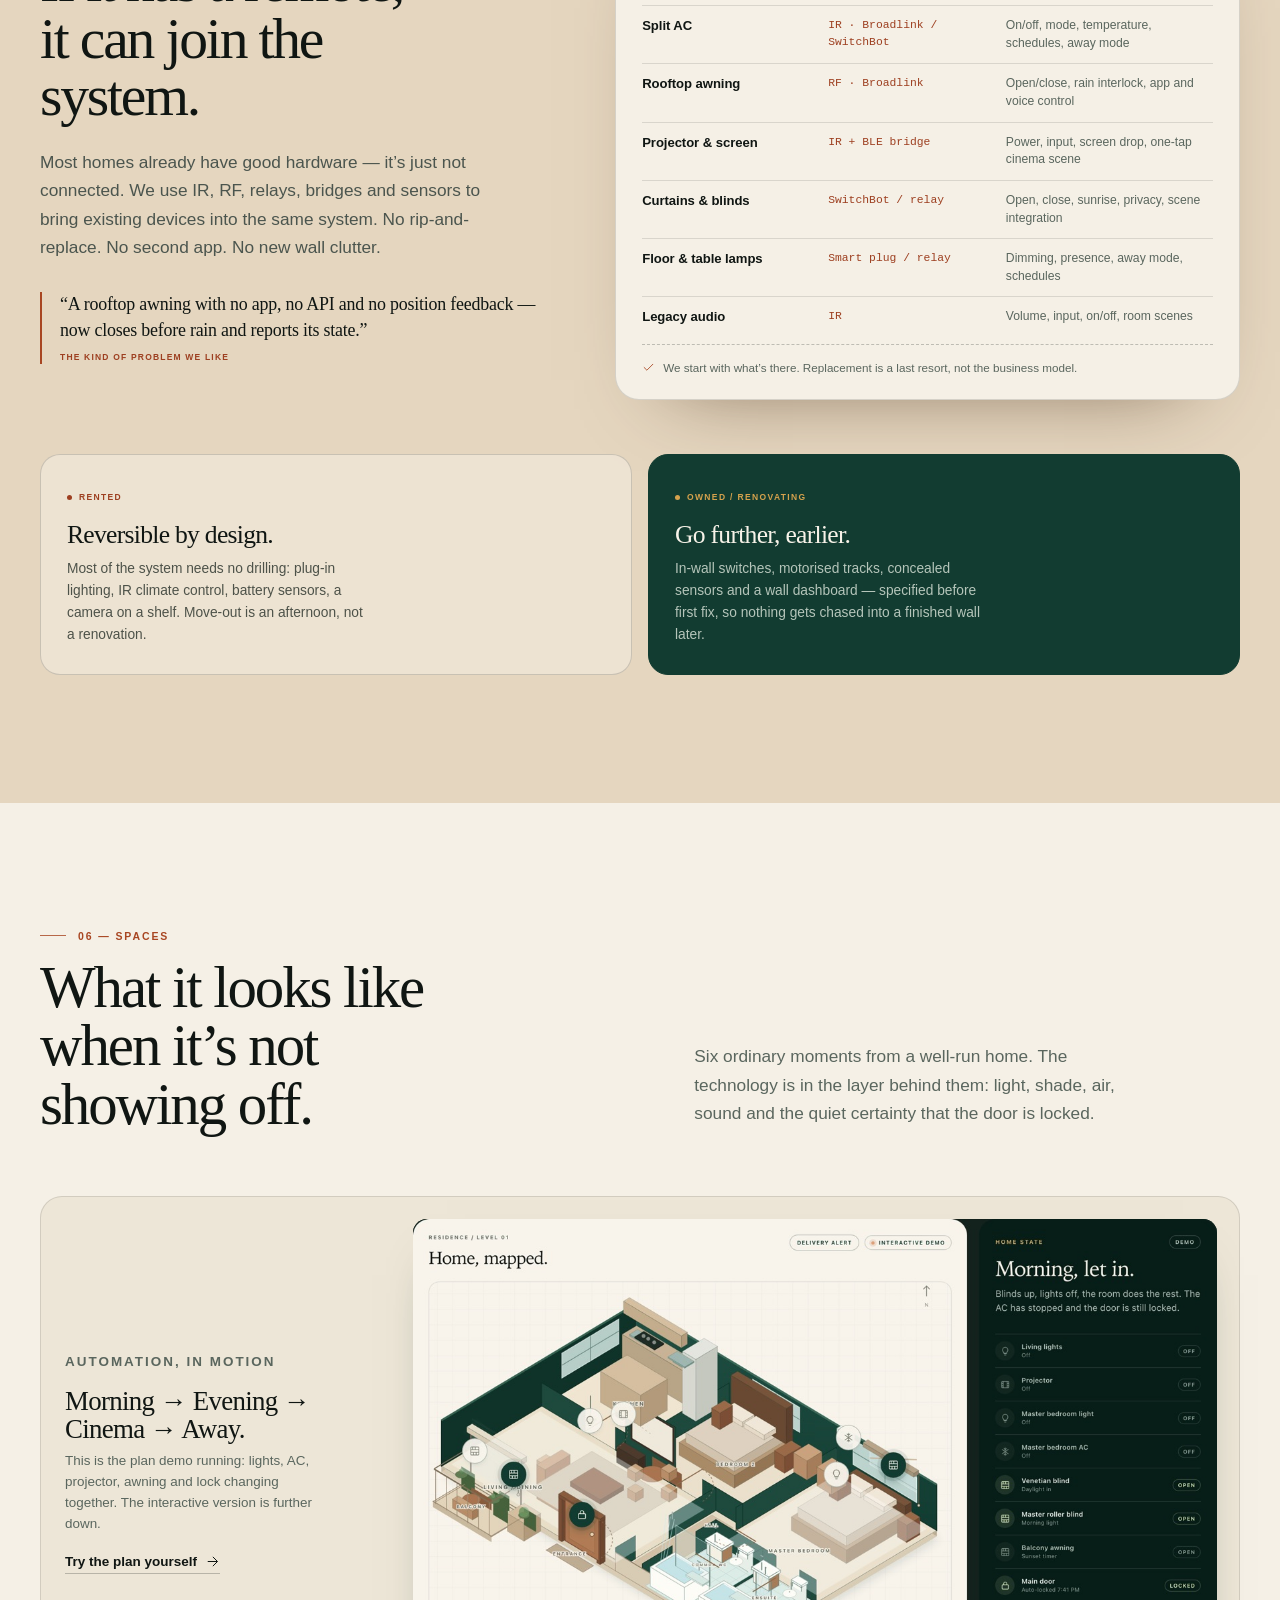
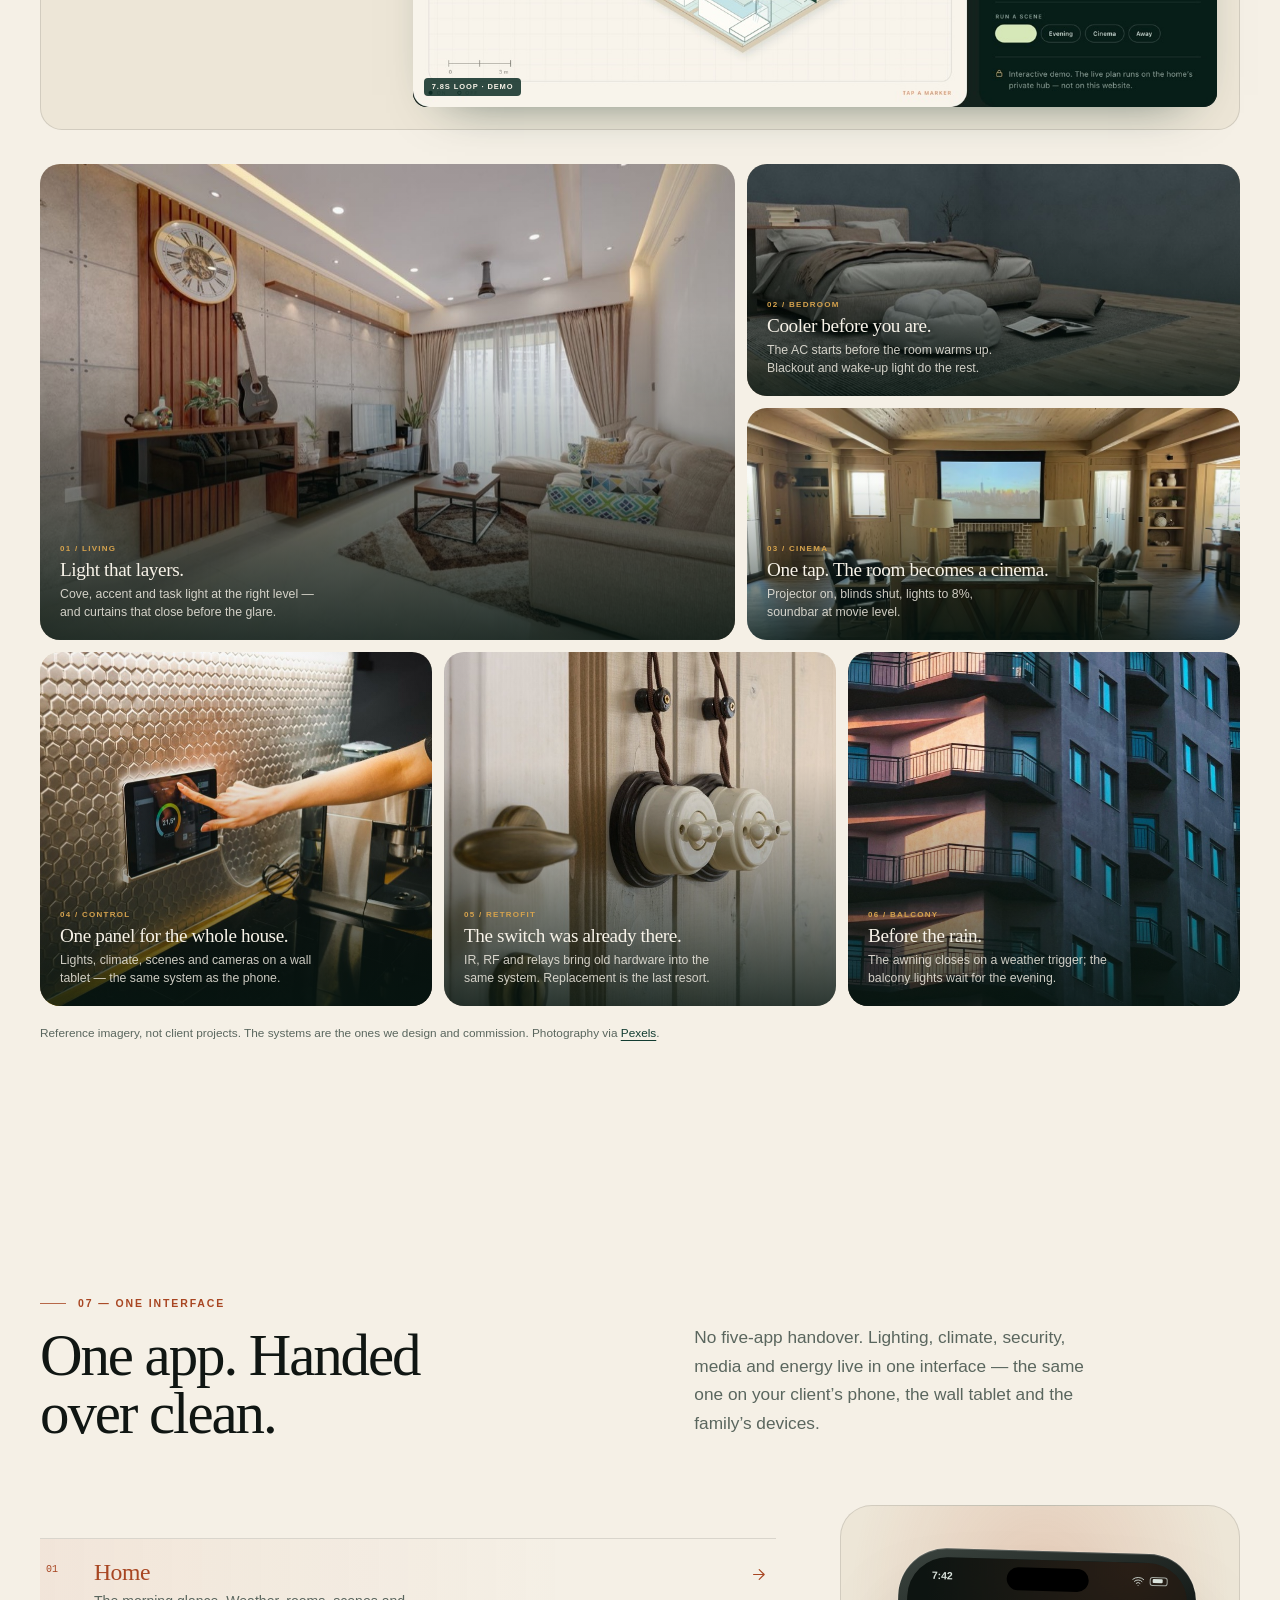
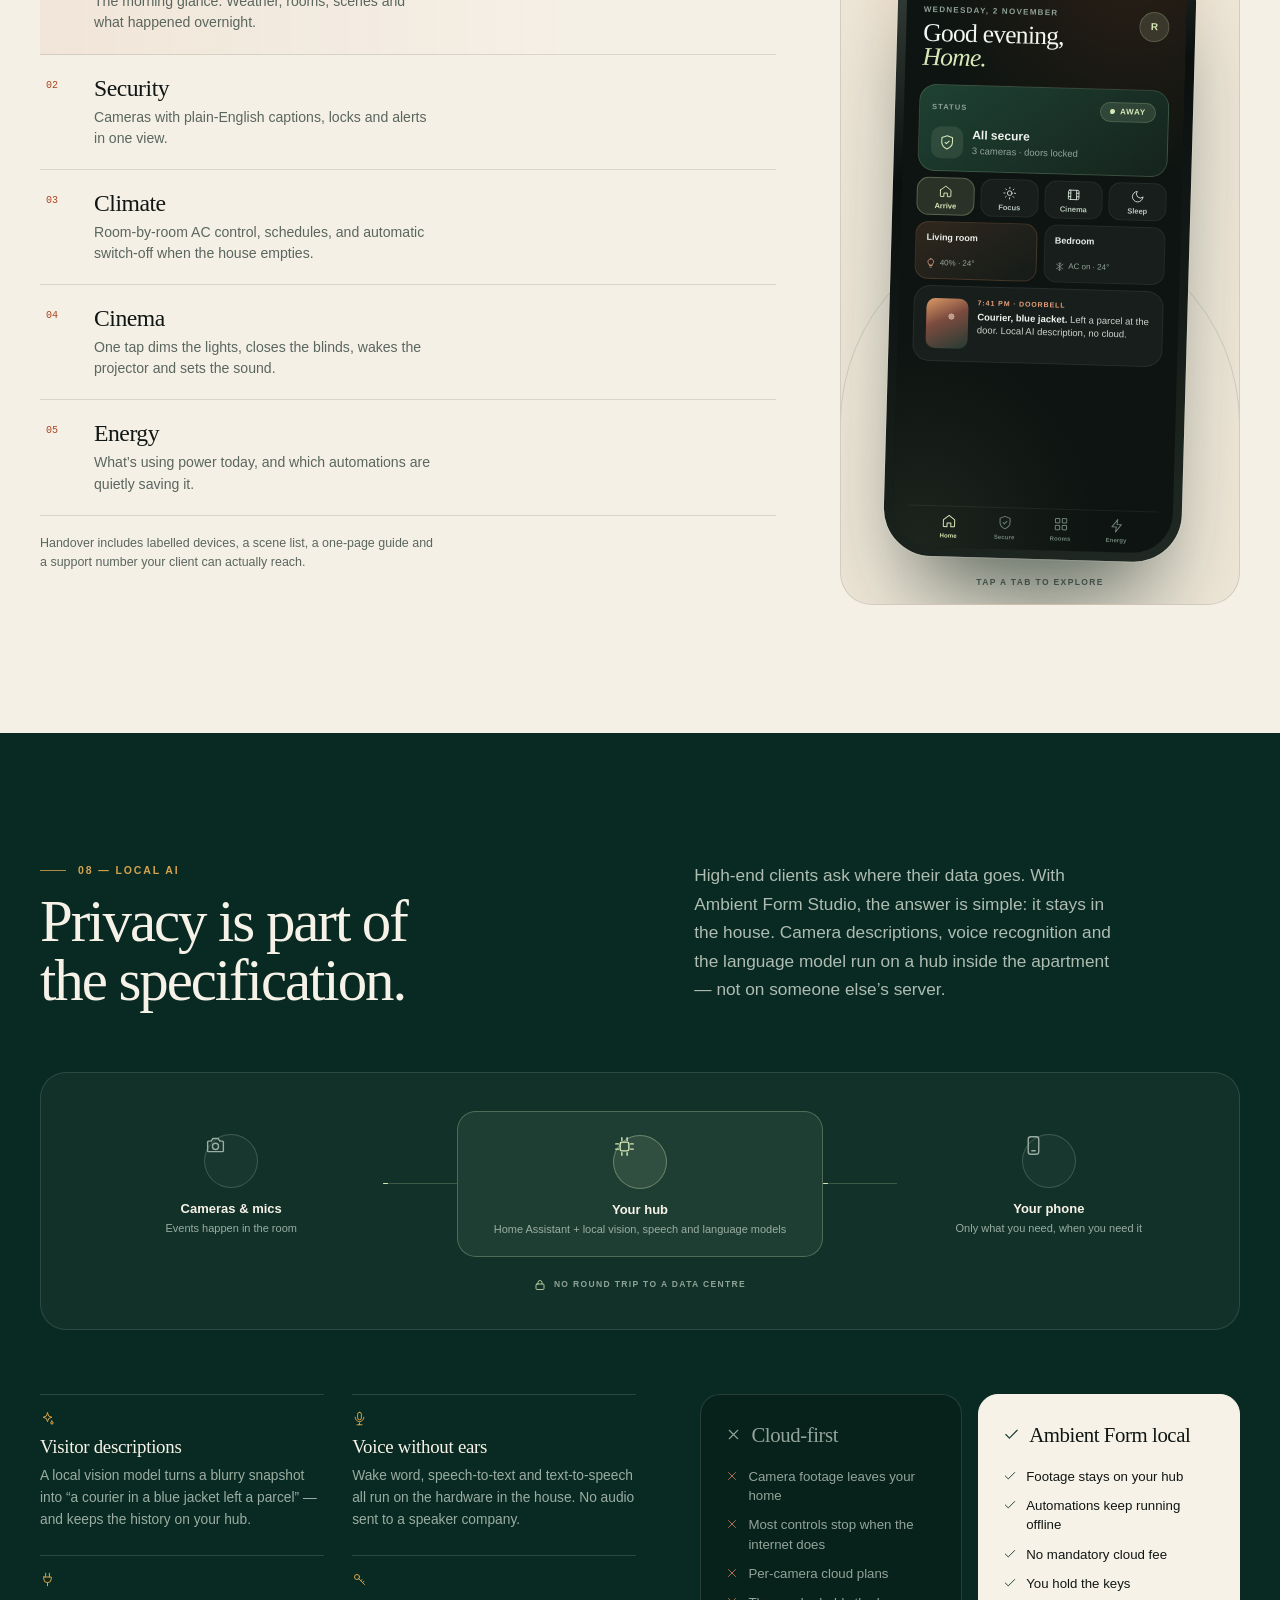
==== commit 6dd52244: "brand: Peak A logo + full 'Ambient Form Studio' wordmark - mark.svg: bold A/roofline with warm ambie" ====
--- a/index.html
+++ b/index.html
@@ -102,7 +102,7 @@
     <div class="wrap header__inner">
       <a class="brand" href="#top" aria-label="Ambient Form Studio home">
         <img class="brand__mark" src="assets/mark.svg" width="27" height="27" alt="" />
-        <span class="brand__word">Ambient Form</span>
+        <span class="brand__word">Ambient Form Studio</span>
       </a>
       <nav class="nav" aria-label="Primary">
         <a href="#stages">Stages</a>
@@ -992,7 +992,7 @@
             </ul>
           </div>
           <div class="levels-compare__card levels-compare__card--rsmn">
-            <span class="levels-compare__label">Ambient Form</span>
+            <span class="levels-compare__label">Ambient Form Studio</span>
             <h3>One layer. Any brand.</h3>
             <p><strong>We allow anything.</strong> We’re not loyal to a brand — we make the brands work together.</p>
             <ul>
@@ -1210,7 +1210,7 @@
                   <th scope="col">App ecosystems</th>
                   <th scope="col">Traditional integrators</th>
                   <th scope="col">DIY</th>
-                  <th scope="col" class="compare-table__rsmn">Ambient Form</th>
+                  <th scope="col" class="compare-table__rsmn">Ambient Form Studio</th>
                 </tr>
               </thead>
               <tbody>
@@ -2390,7 +2390,7 @@
         <div class="footer__brand">
           <a class="brand" href="#top" aria-label="Ambient Form Studio home">
             <img class="brand__mark" src="assets/mark.svg" width="27" height="27" alt="" />
-            <span class="brand__word">Ambient Form</span>
+            <span class="brand__word">Ambient Form Studio</span>
           </a>
           <p class="footer__tagline">
             Interior design &amp; automation, Mumbai &amp; Hong Kong. Full design, renovation
--- a/styles.css
+++ b/styles.css
@@ -299,7 +299,7 @@
   font-size: 15px;
   font-weight: 750;
   line-height: 1;
-  letter-spacing: 0.26em;
+  letter-spacing: 0.04em;
   padding-left: 1px;
 }
 .brand__word::after {
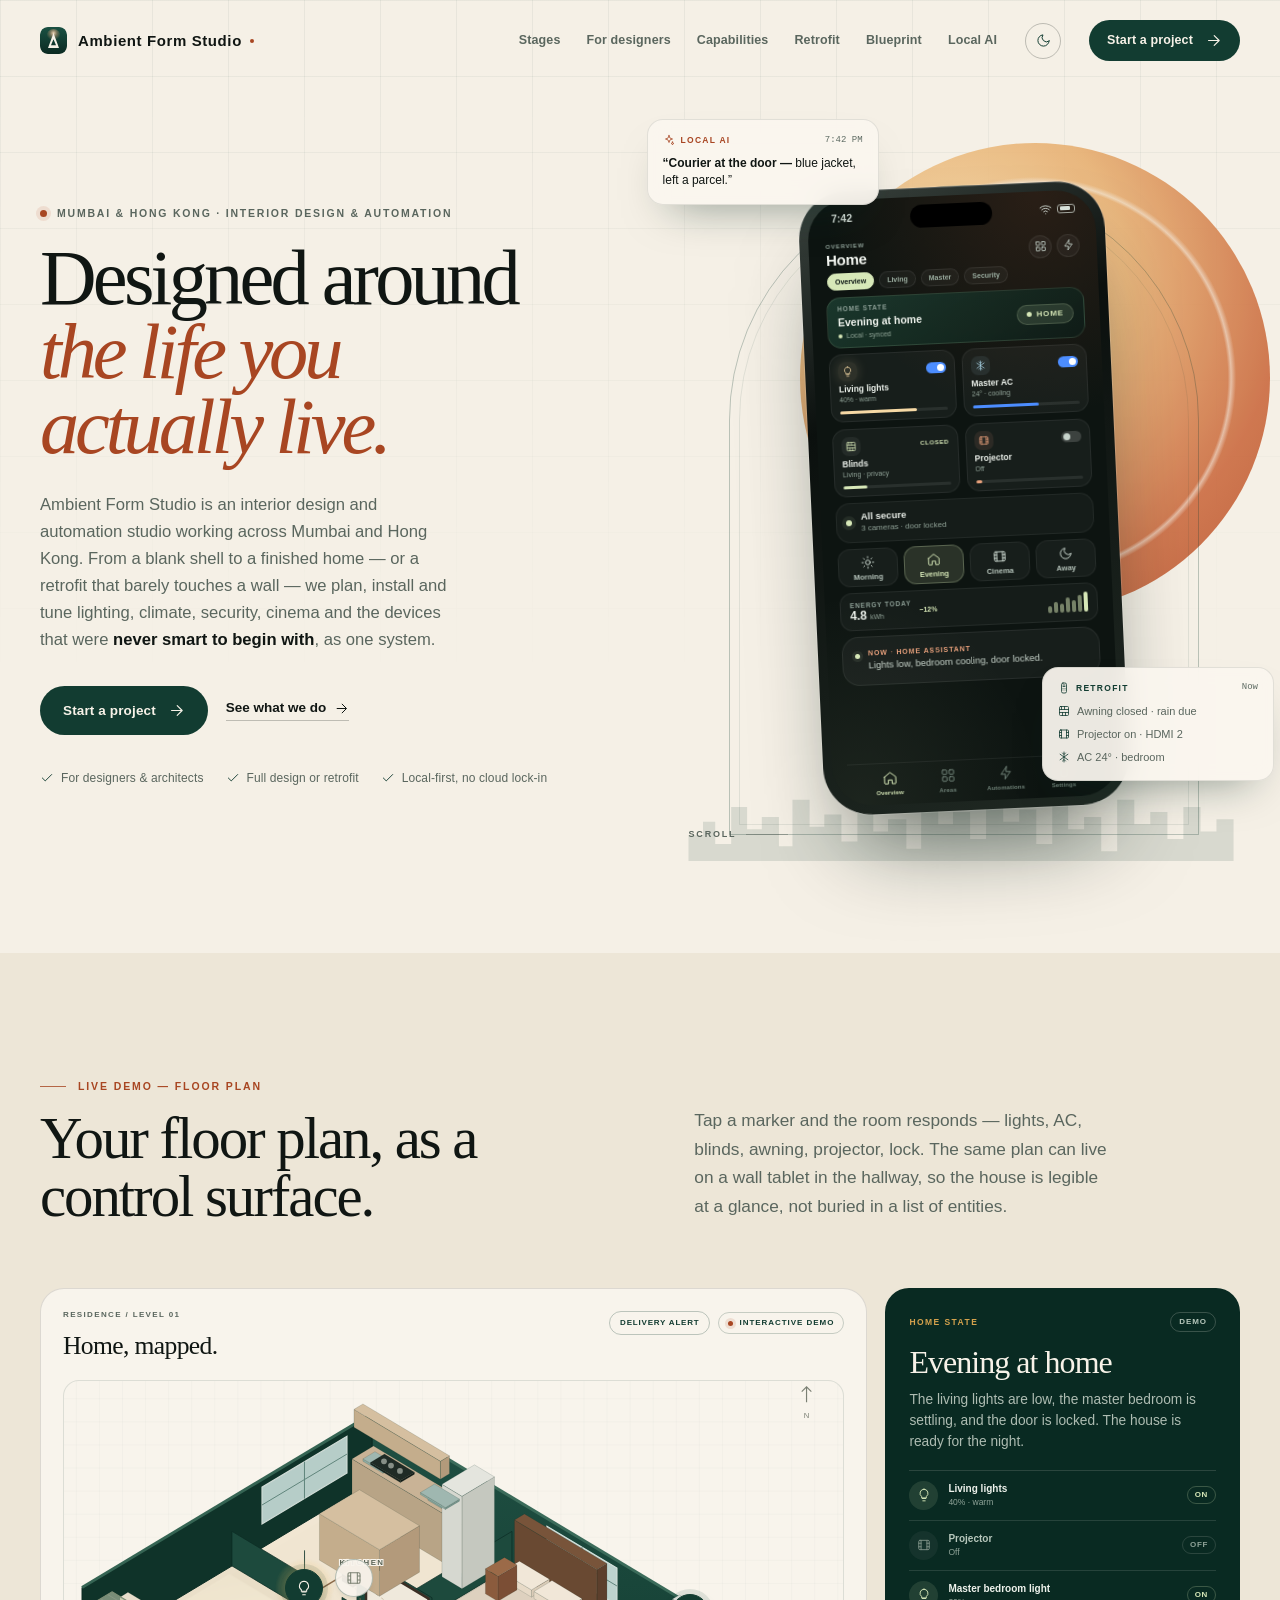
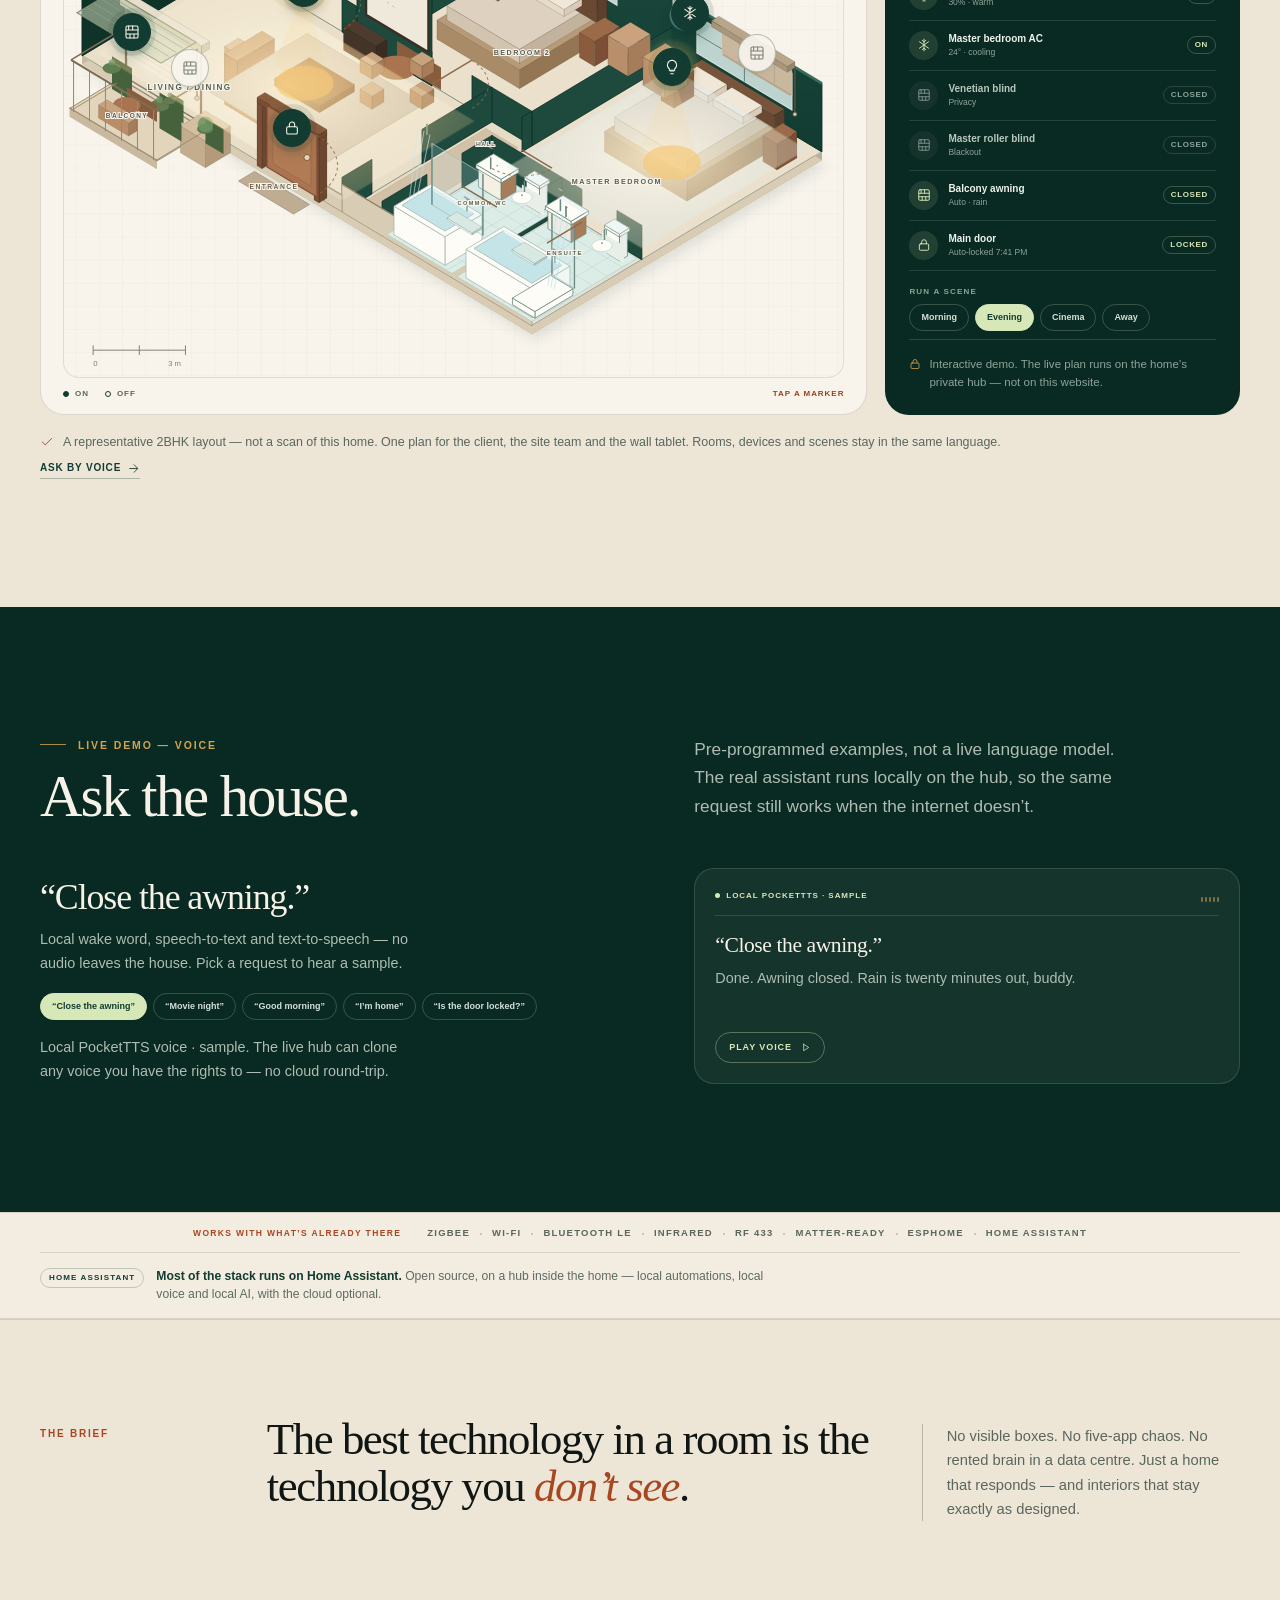
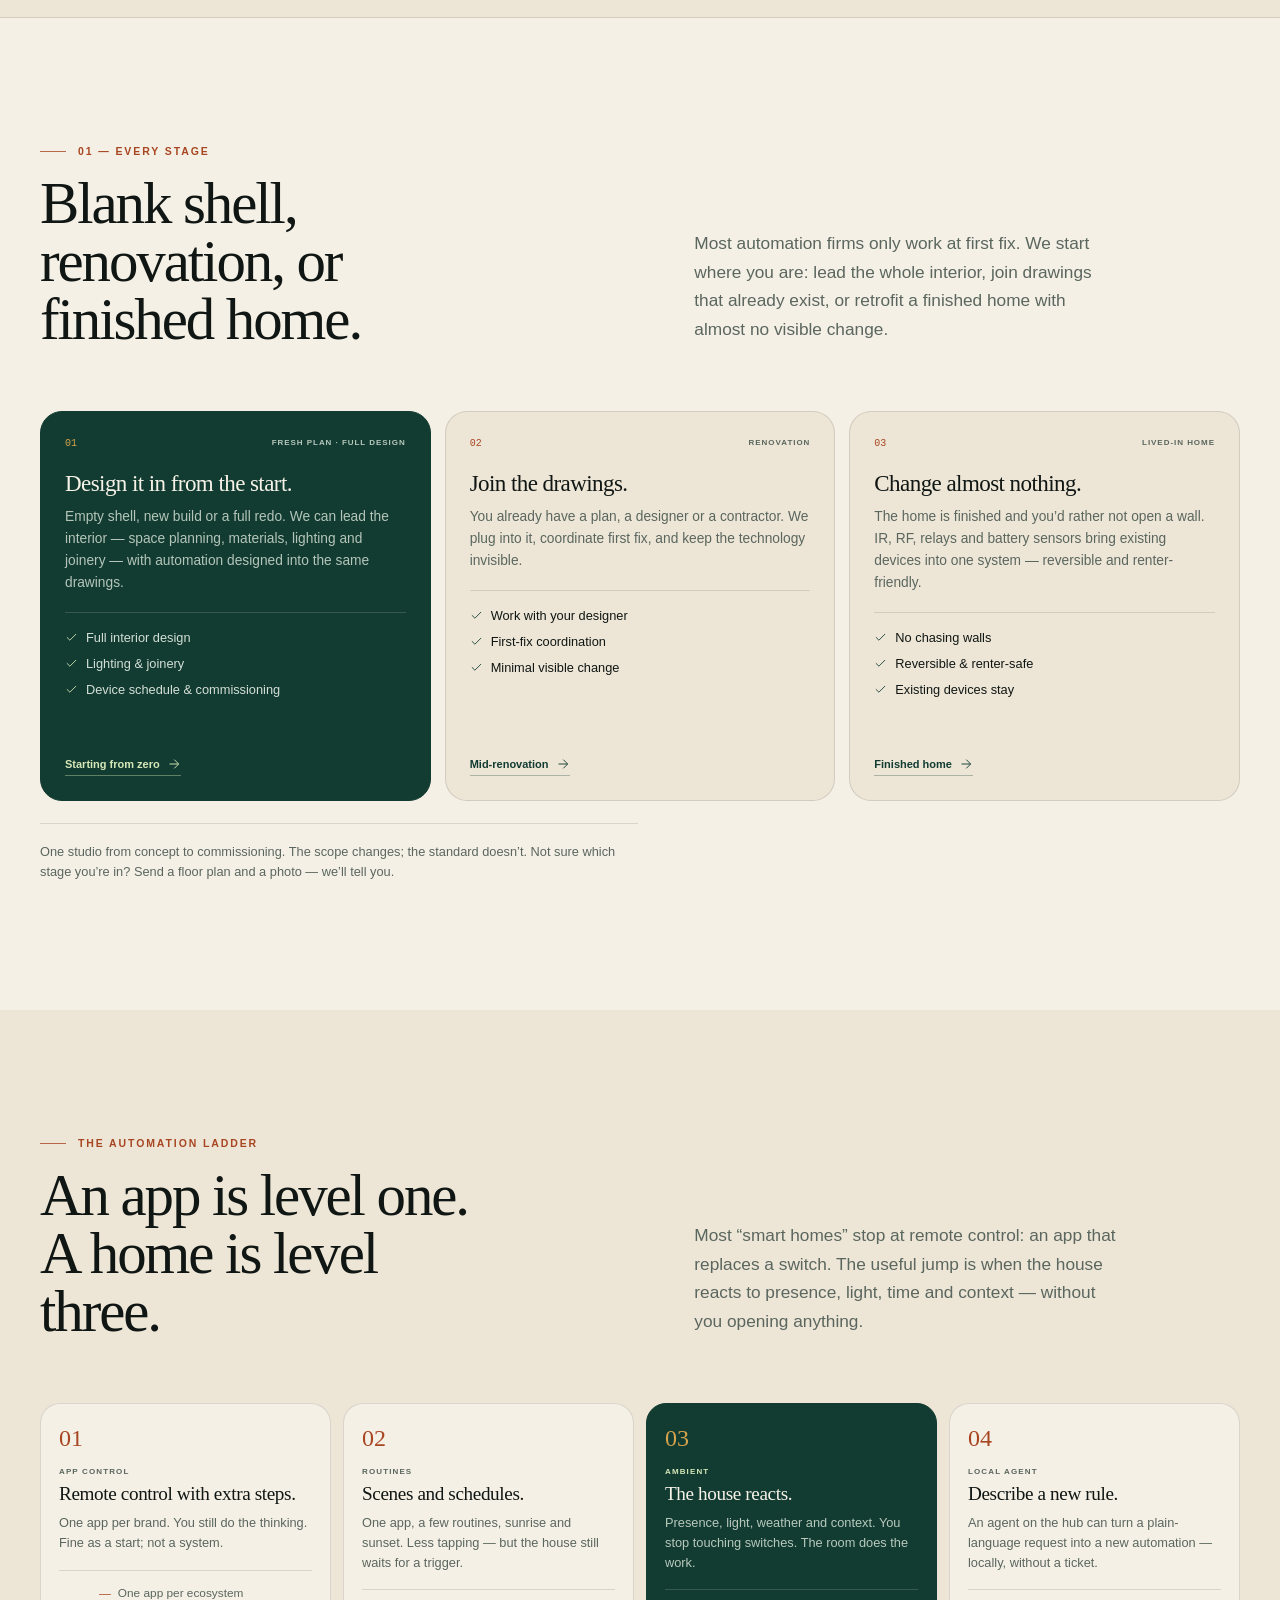
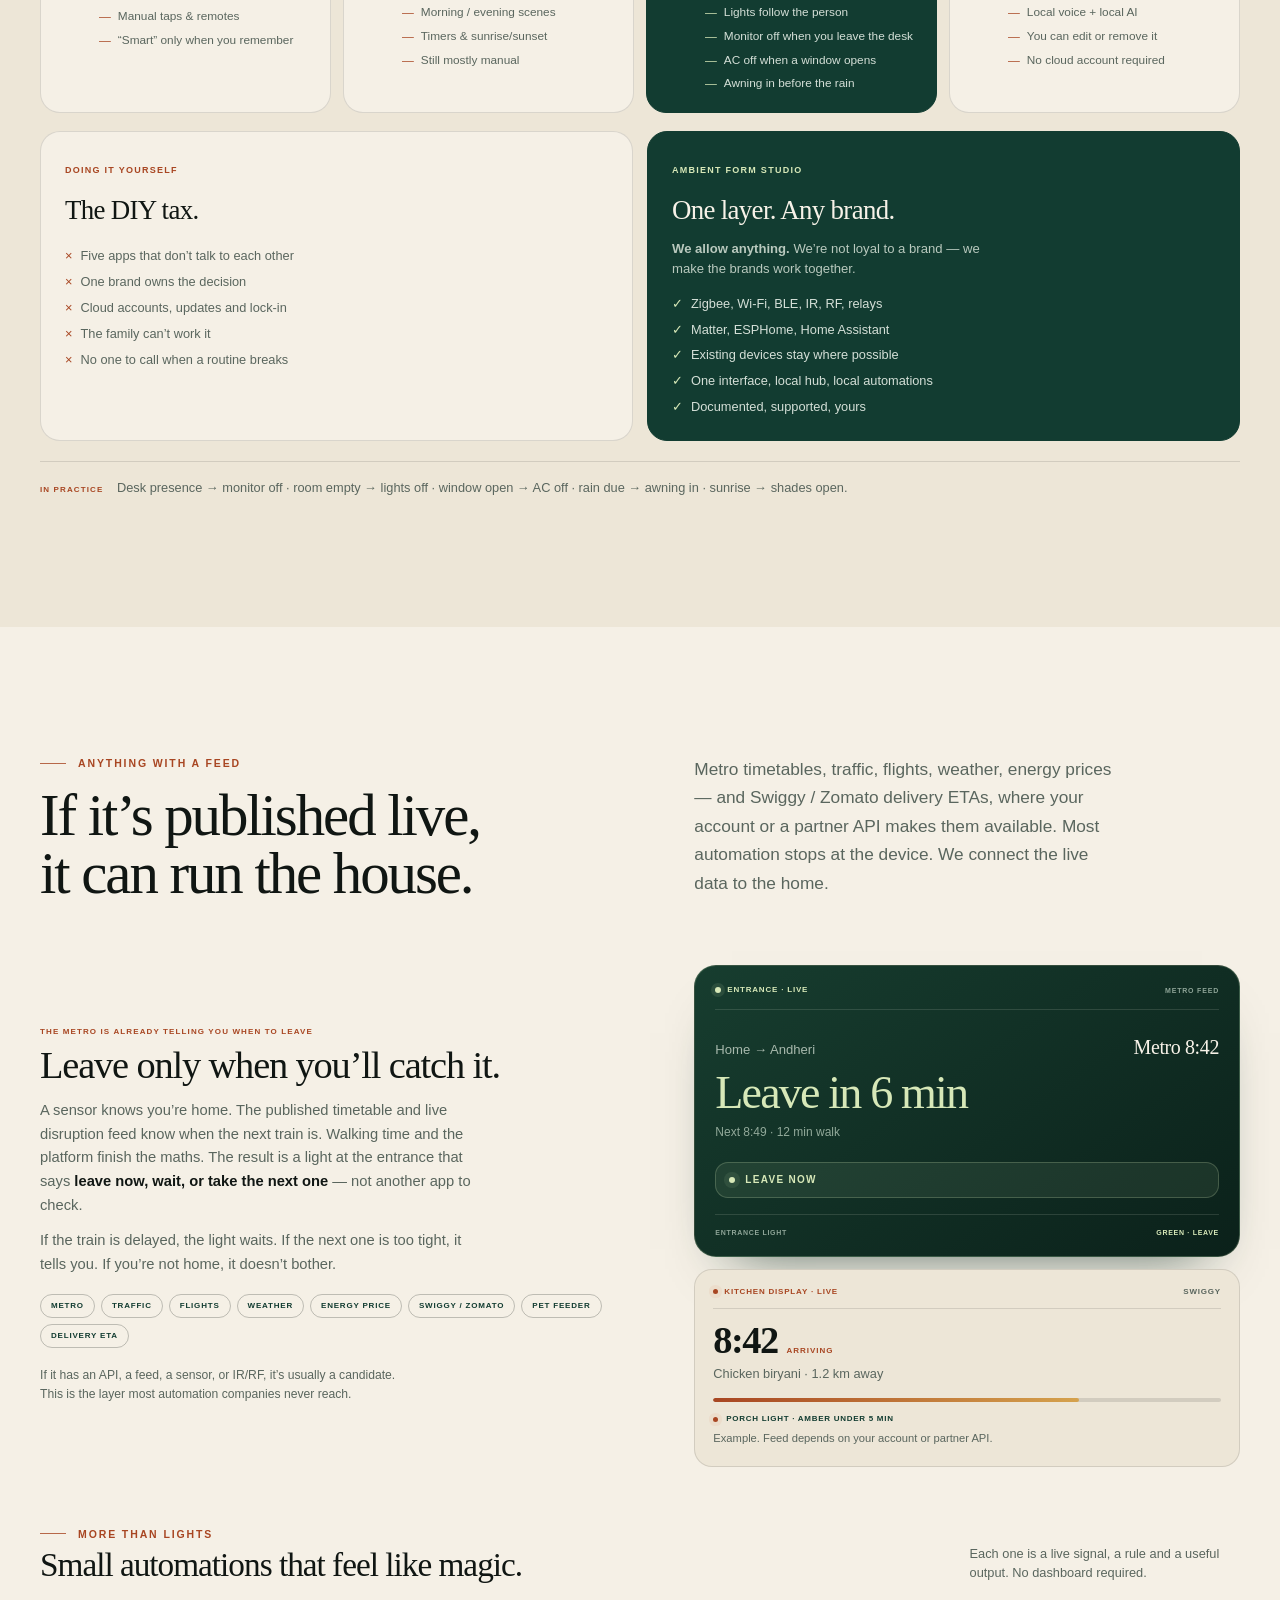
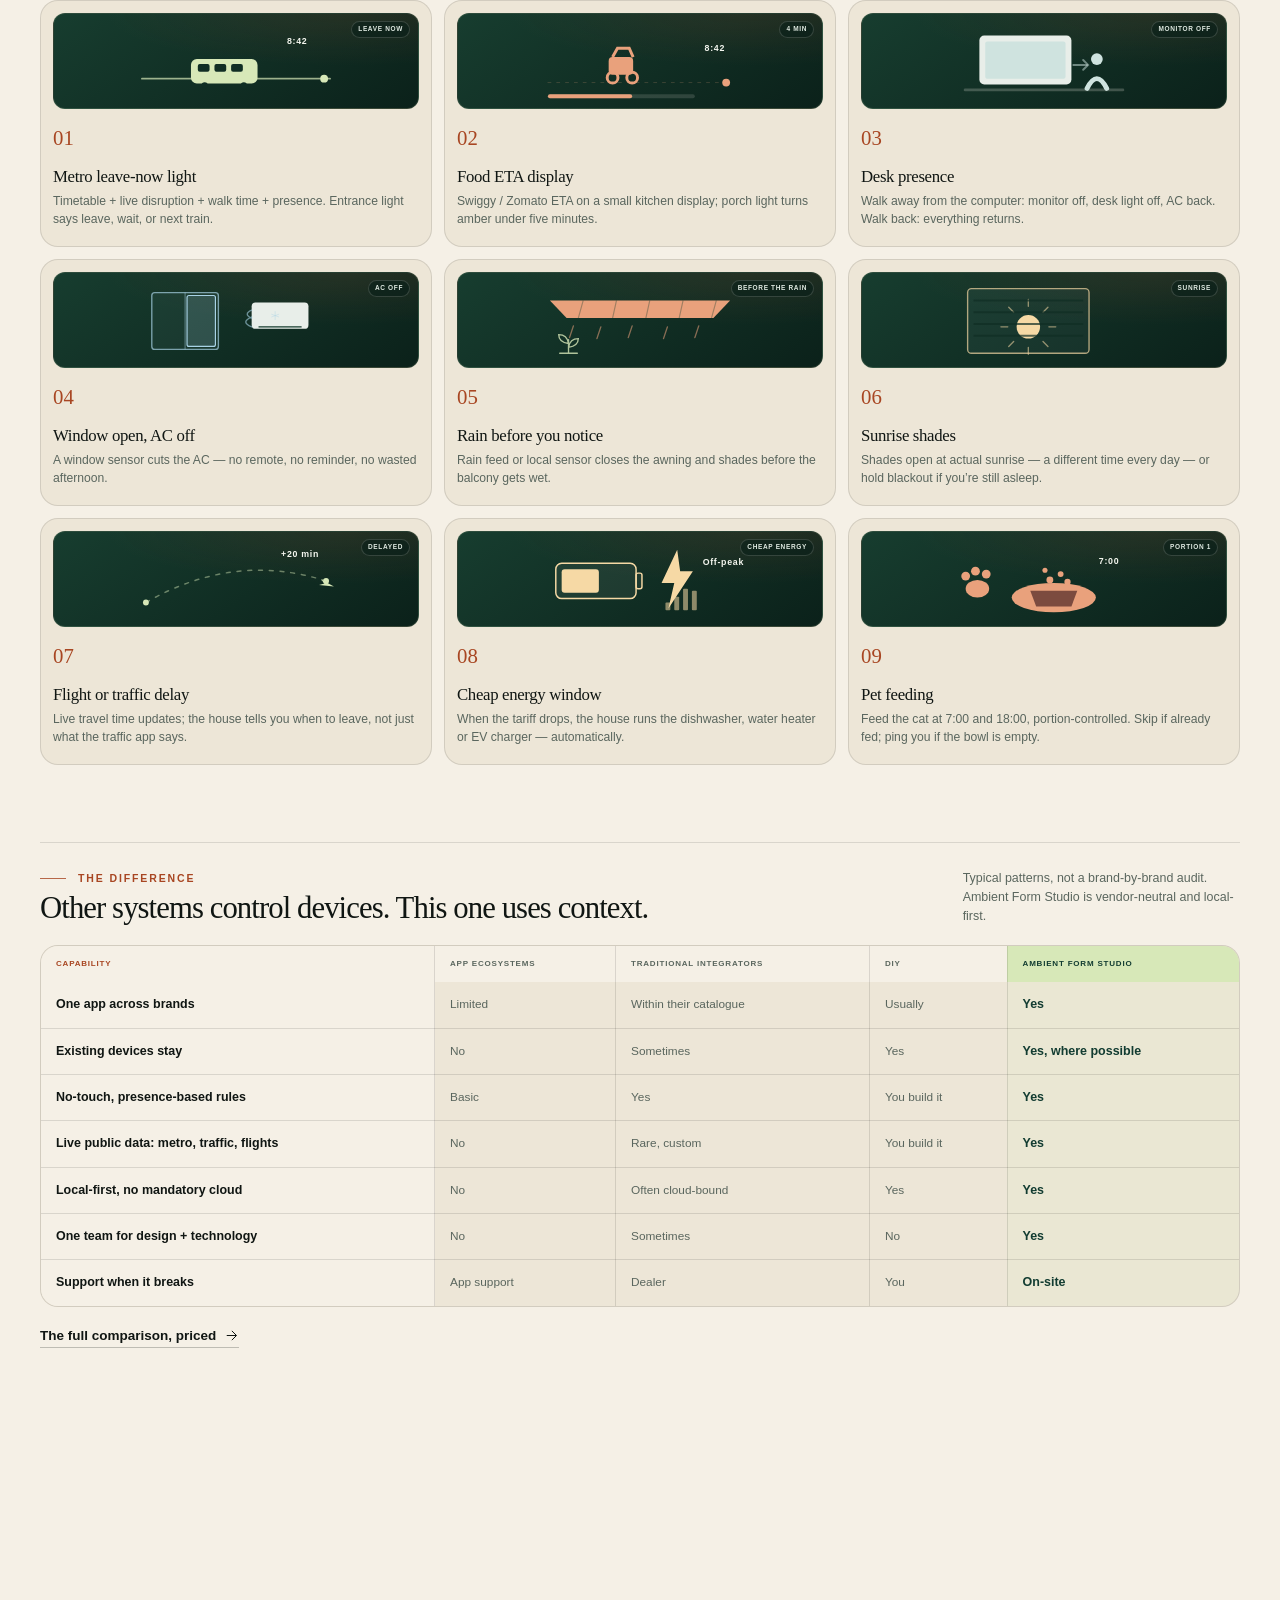
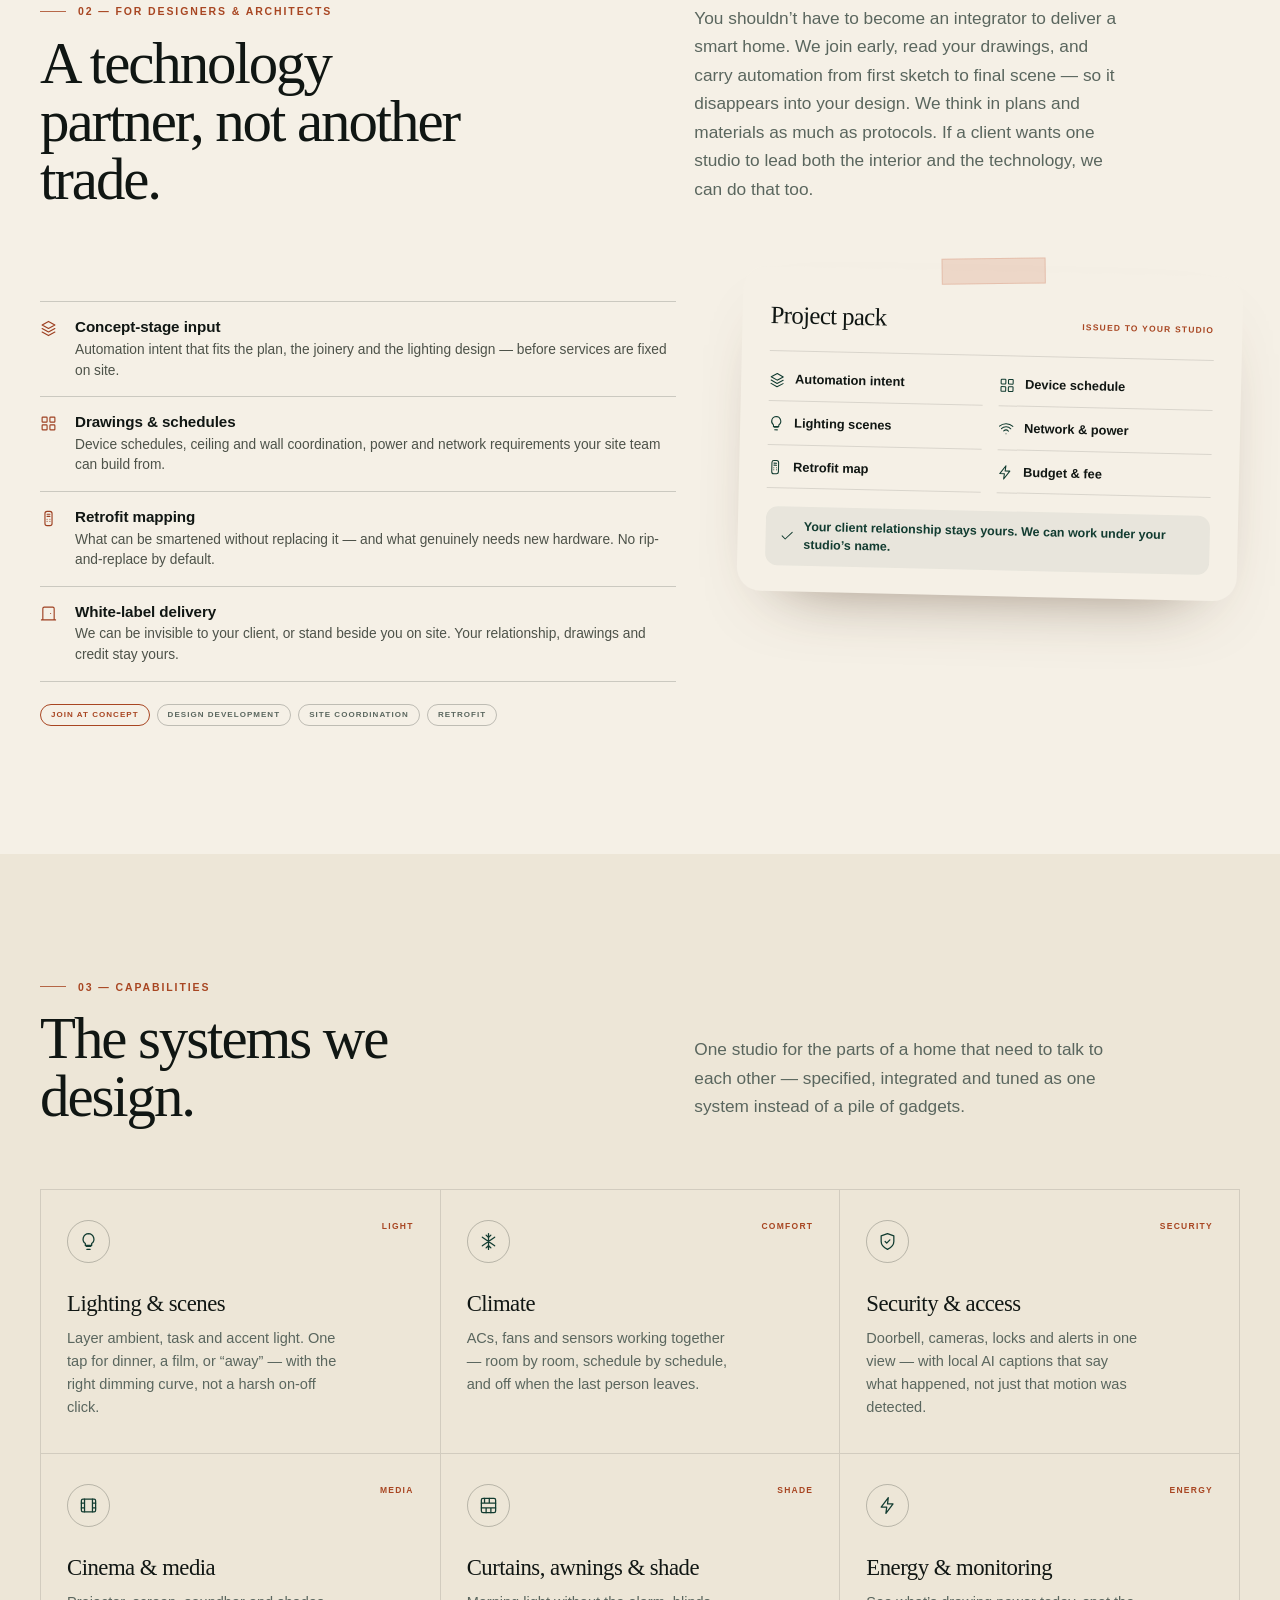
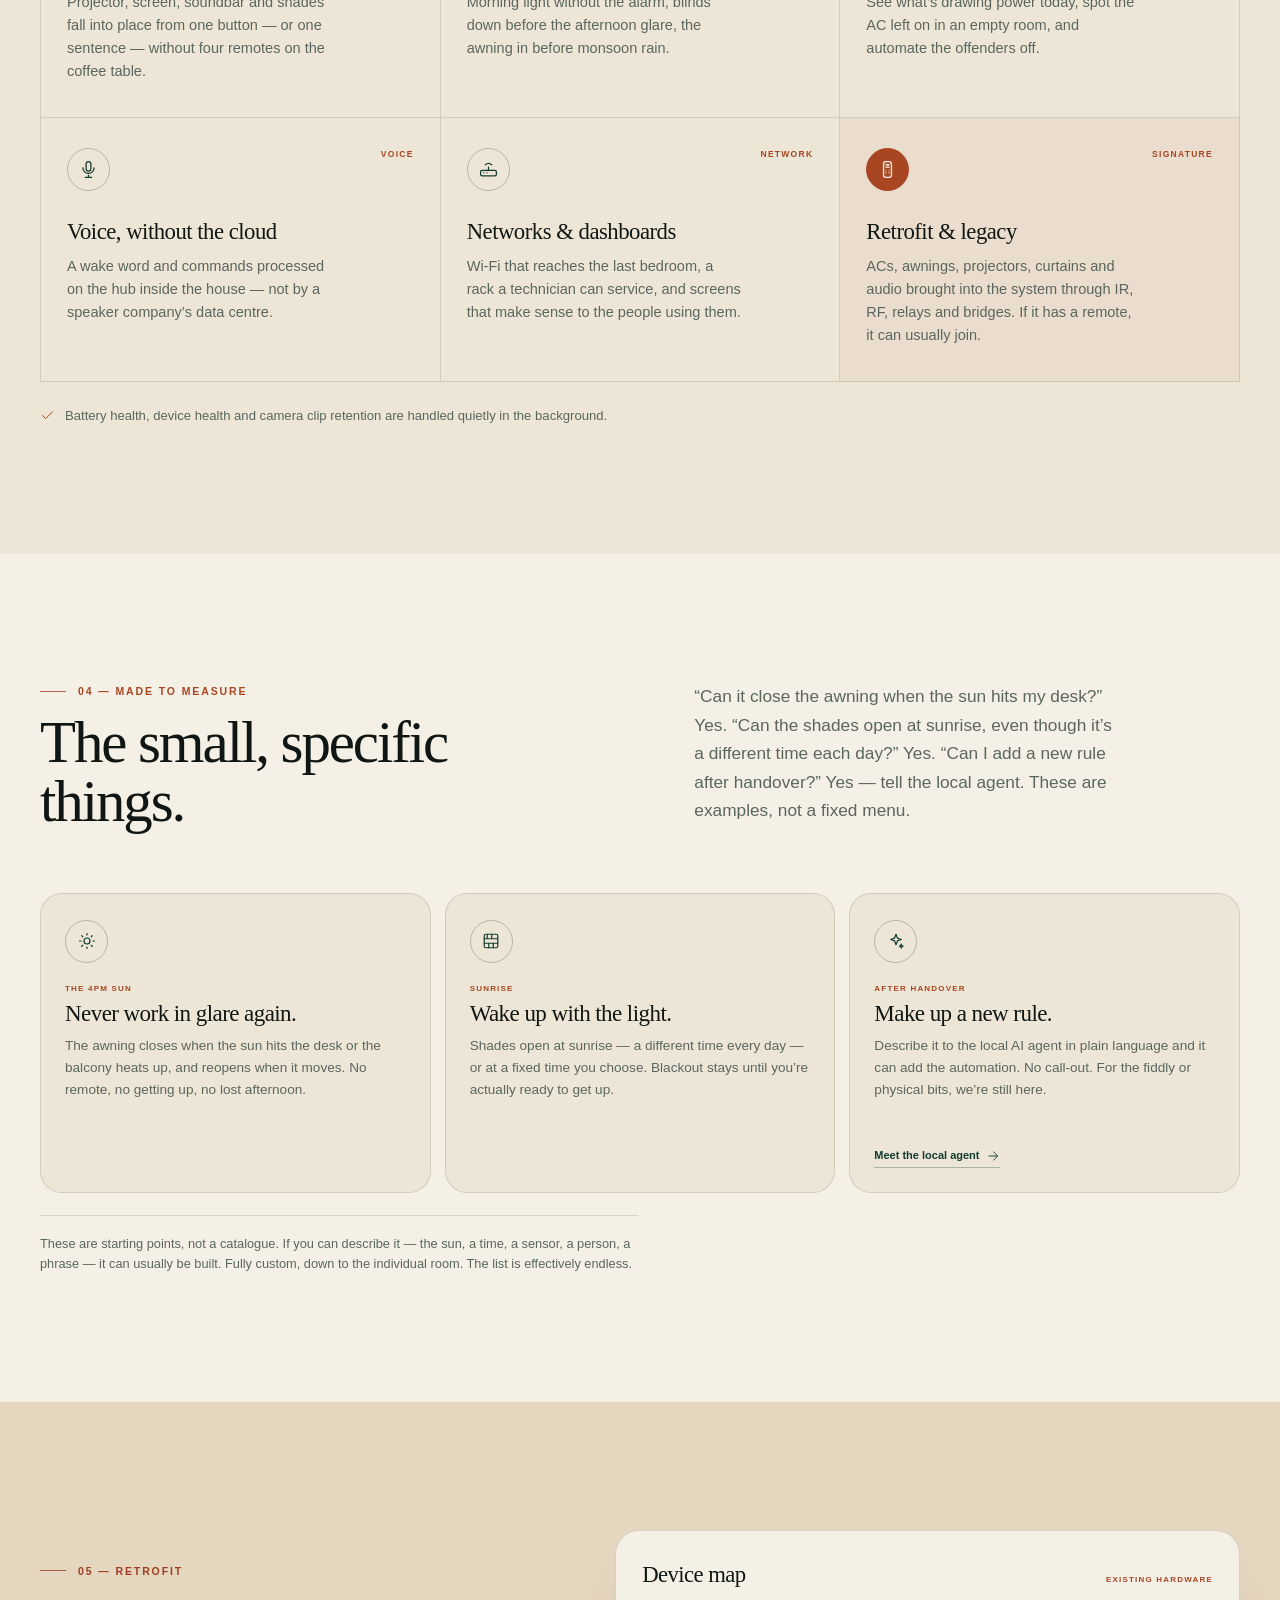
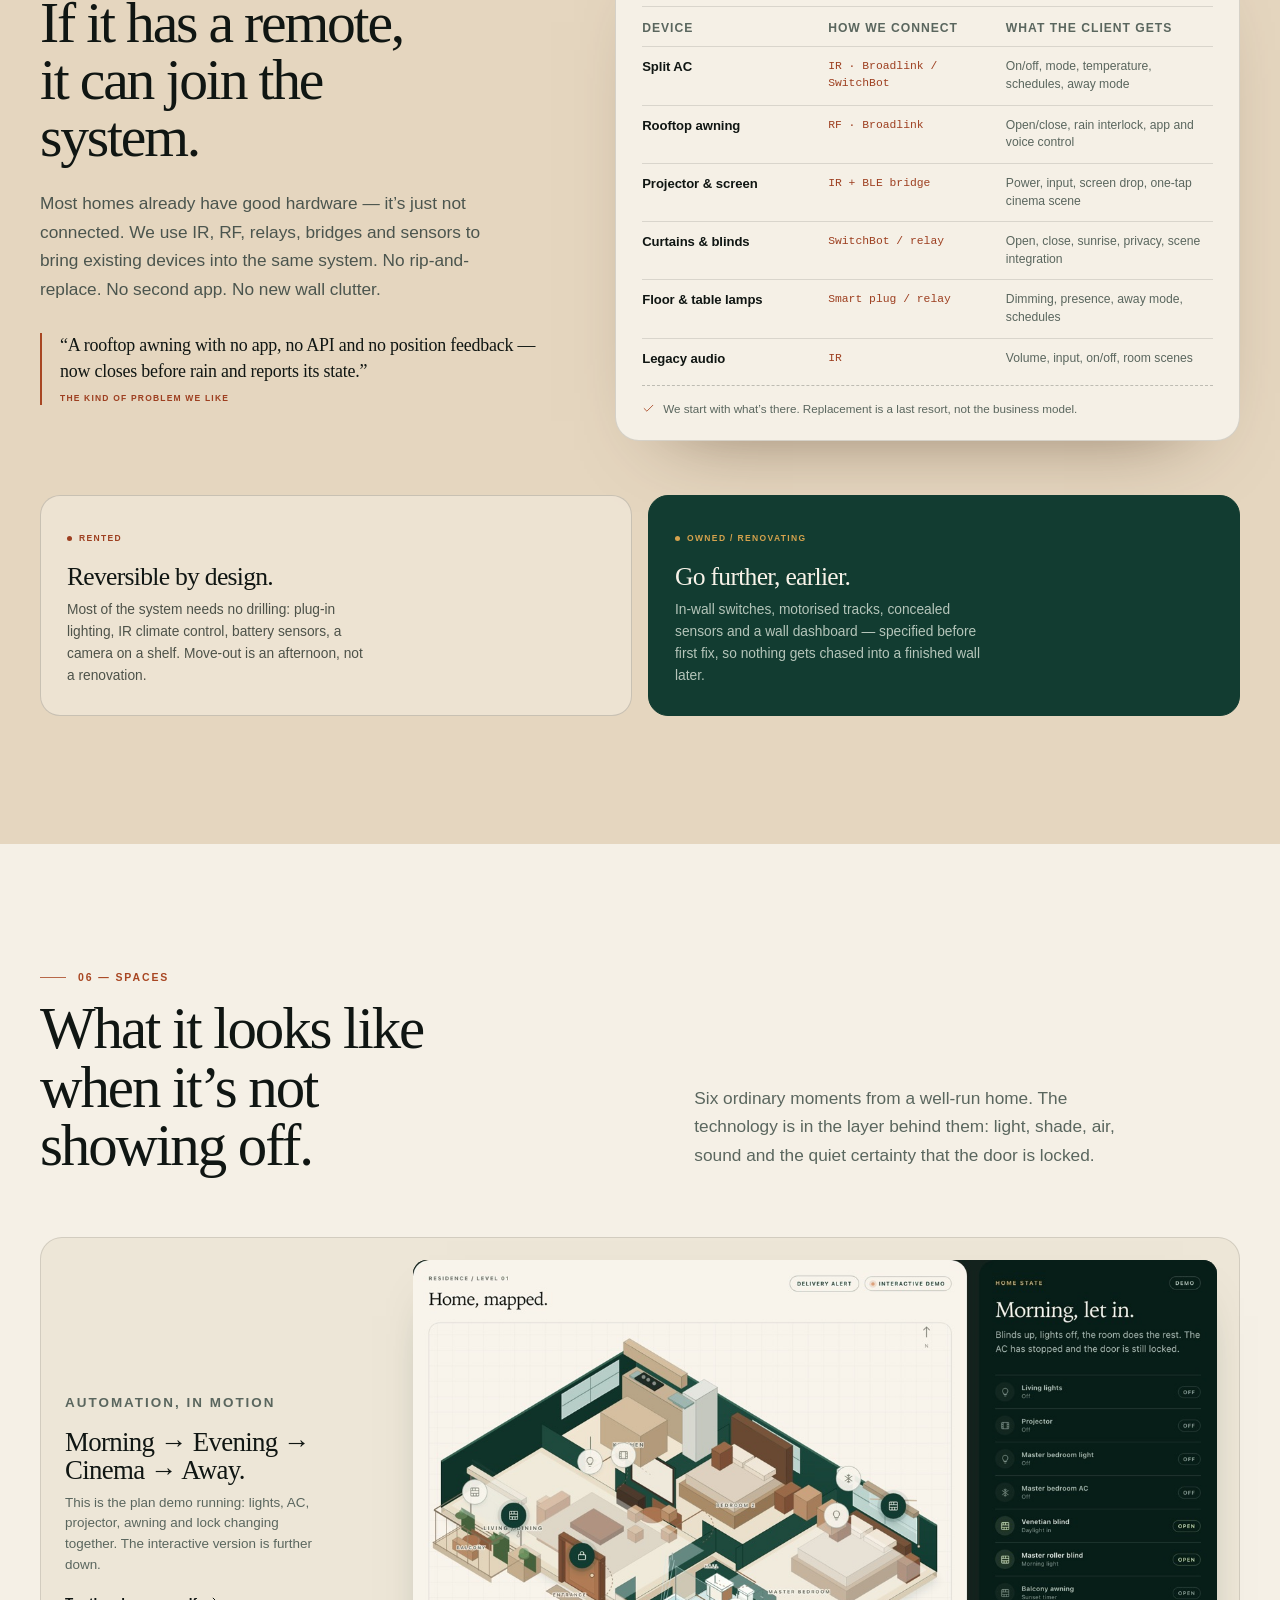
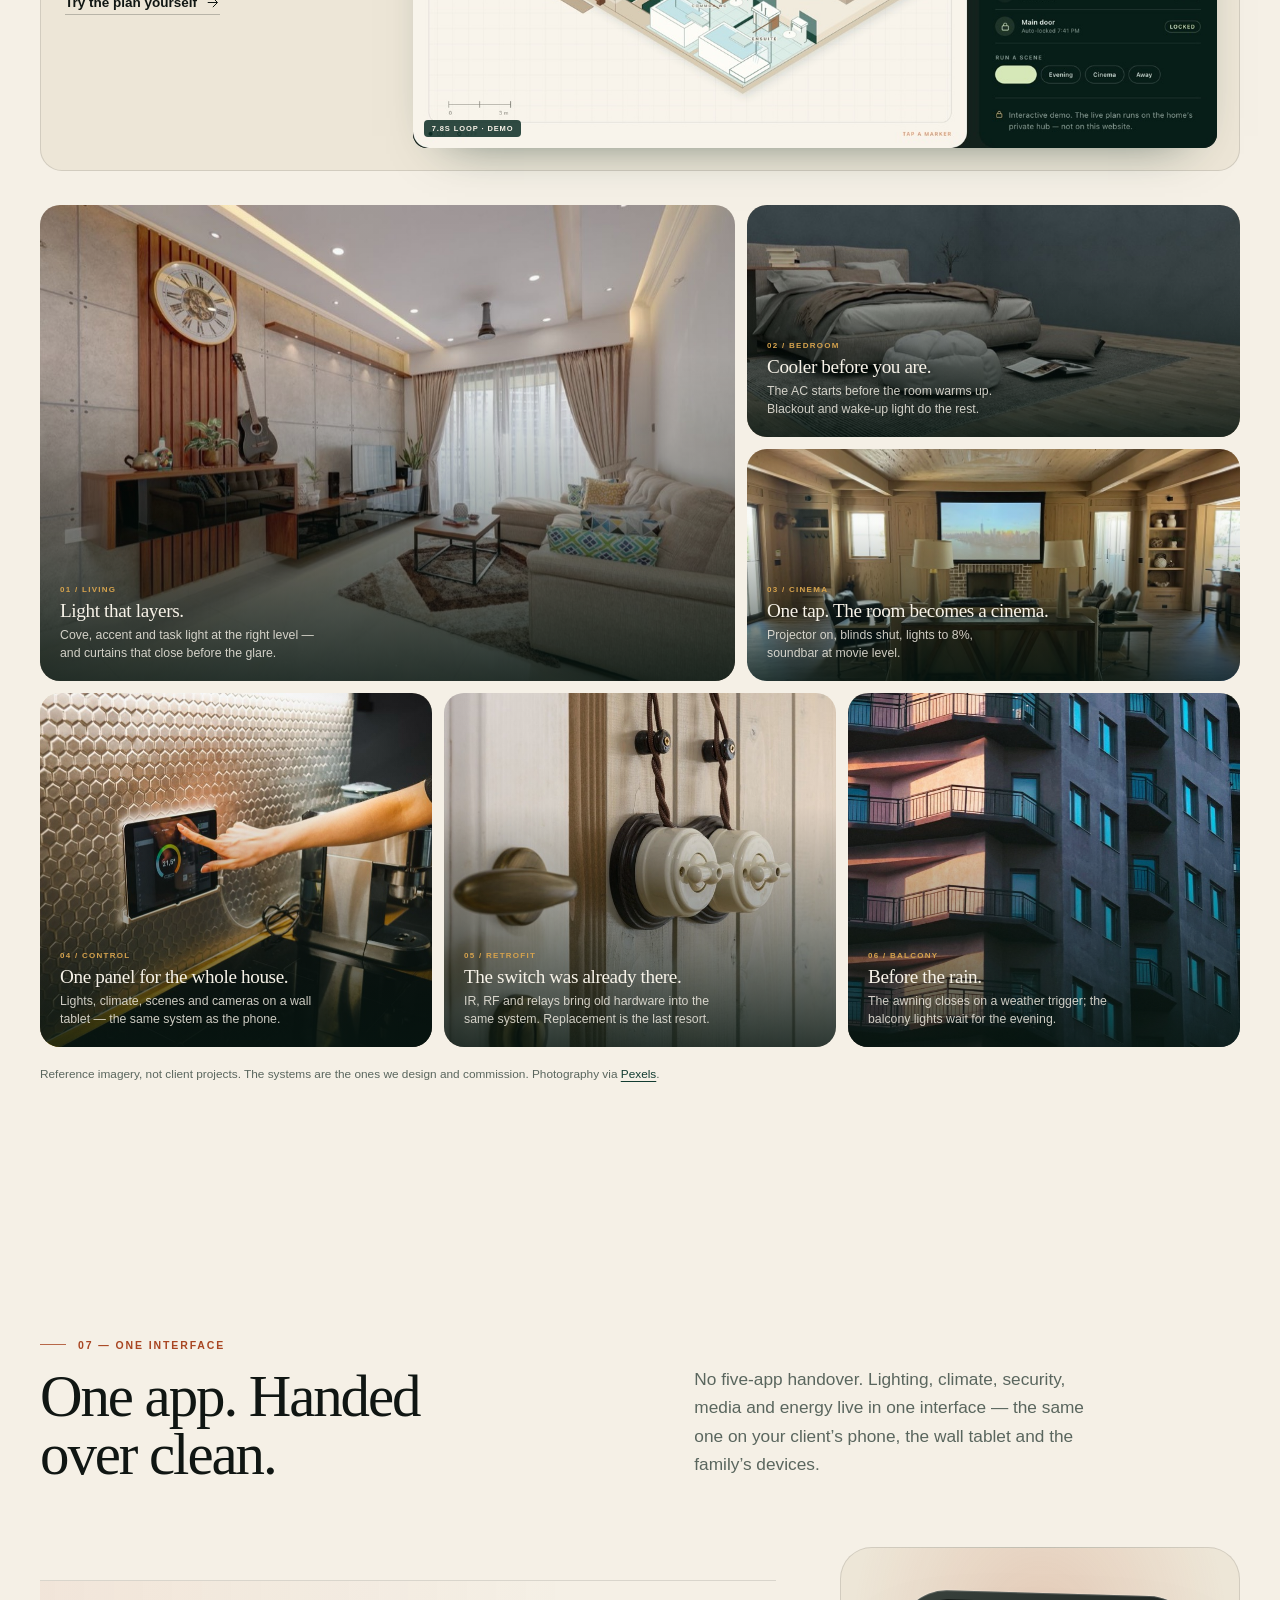
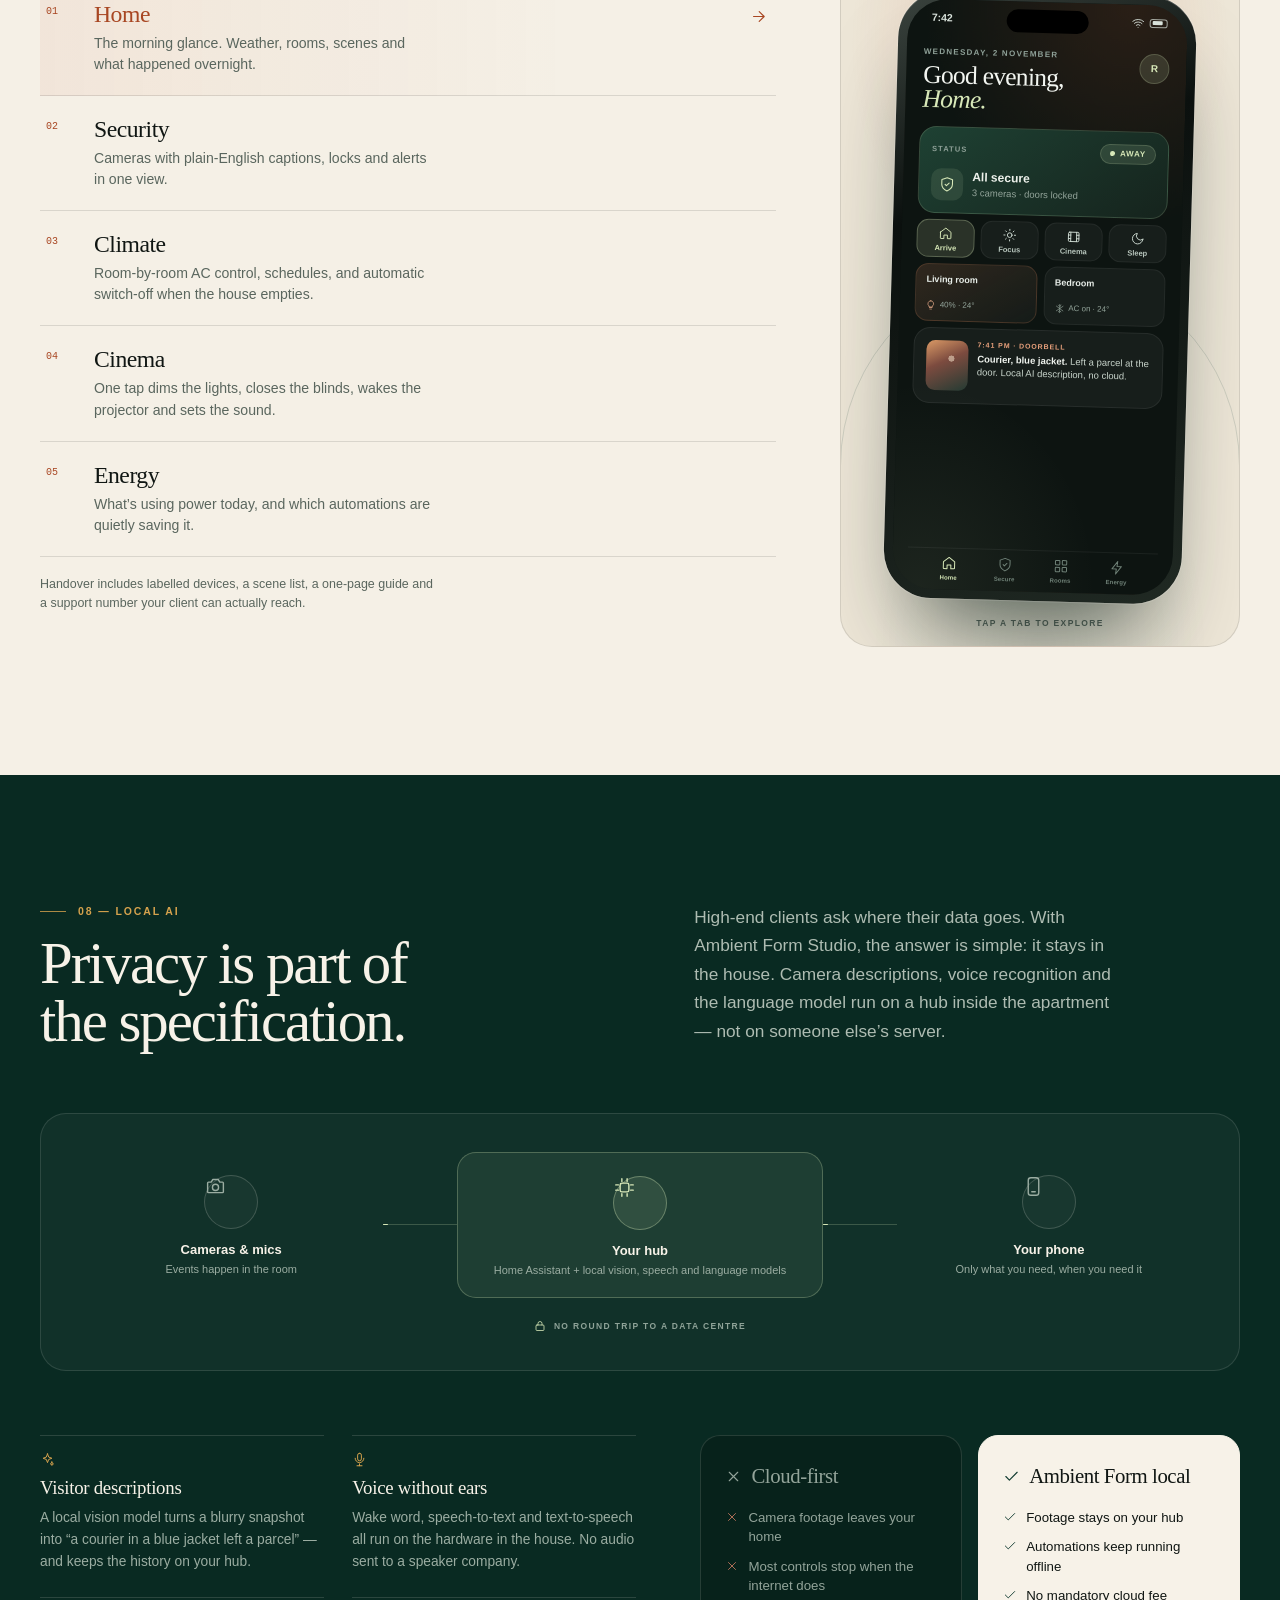
==== commit 36018d4e: "market: add competitive pages for homes, hotels and short-lets Three sourced competitor pages, one p" ====
--- a/index.html
+++ b/index.html
@@ -9,7 +9,7 @@
   <meta name="color-scheme" content="light" />
   <link rel="icon" href="assets/mark.svg" type="image/svg+xml" />
   <link rel="canonical" href="https://araa47.github.io/rsmn-site/" />
-  <link rel="stylesheet" href="styles.css?v=20261103t" />
+  <link rel="stylesheet" href="styles.css?v=20261106a" />
 
   <meta name="author" content="Ambient Form Studio" />
   <meta property="og:type" content="website" />
@@ -1224,6 +1224,7 @@
               </tbody>
             </table>
           </div>
+          <p class="compare-block__link"><a class="text-link" href="market.html">The full comparison, priced <svg class="icon" aria-hidden="true"><use href="#i-arrow"/></svg></a></p>
         </div>
       </div>
     </section>
@@ -2420,6 +2421,7 @@
           <div class="footer__links">
             <a href="#engagement">Engagement</a>
             <a href="#faq">Questions</a>
+            <a href="market.html">Competitive market</a>
             <a href="privacy.html">Privacy note</a>
             <a href="#contact">Start a project</a>
           </div>
--- a/styles.css
+++ b/styles.css
@@ -3706,6 +3706,9 @@
   color: var(--muted);
   background: var(--paper);
 }
+.compare-block__link {
+  margin-top: 16px;
+}
 .compare-table thead th:first-child {
   color: var(--clay);
 }
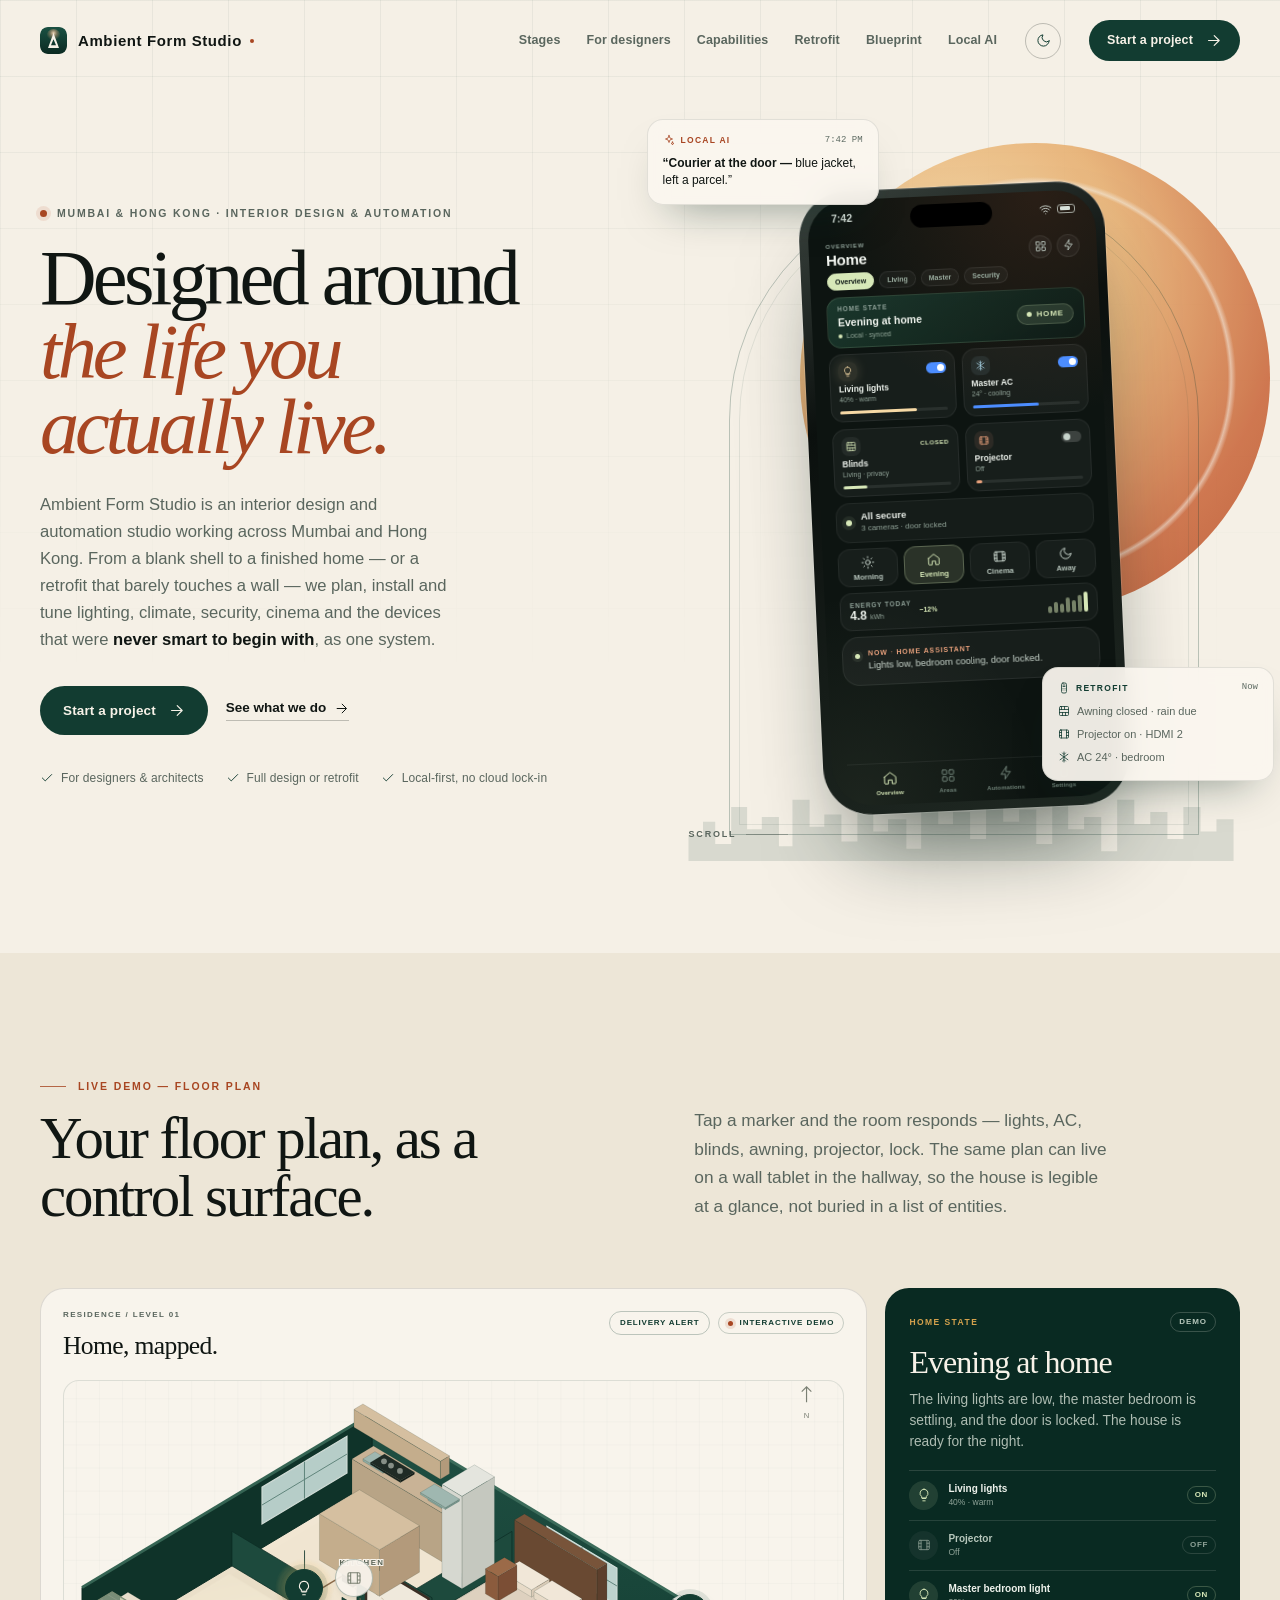
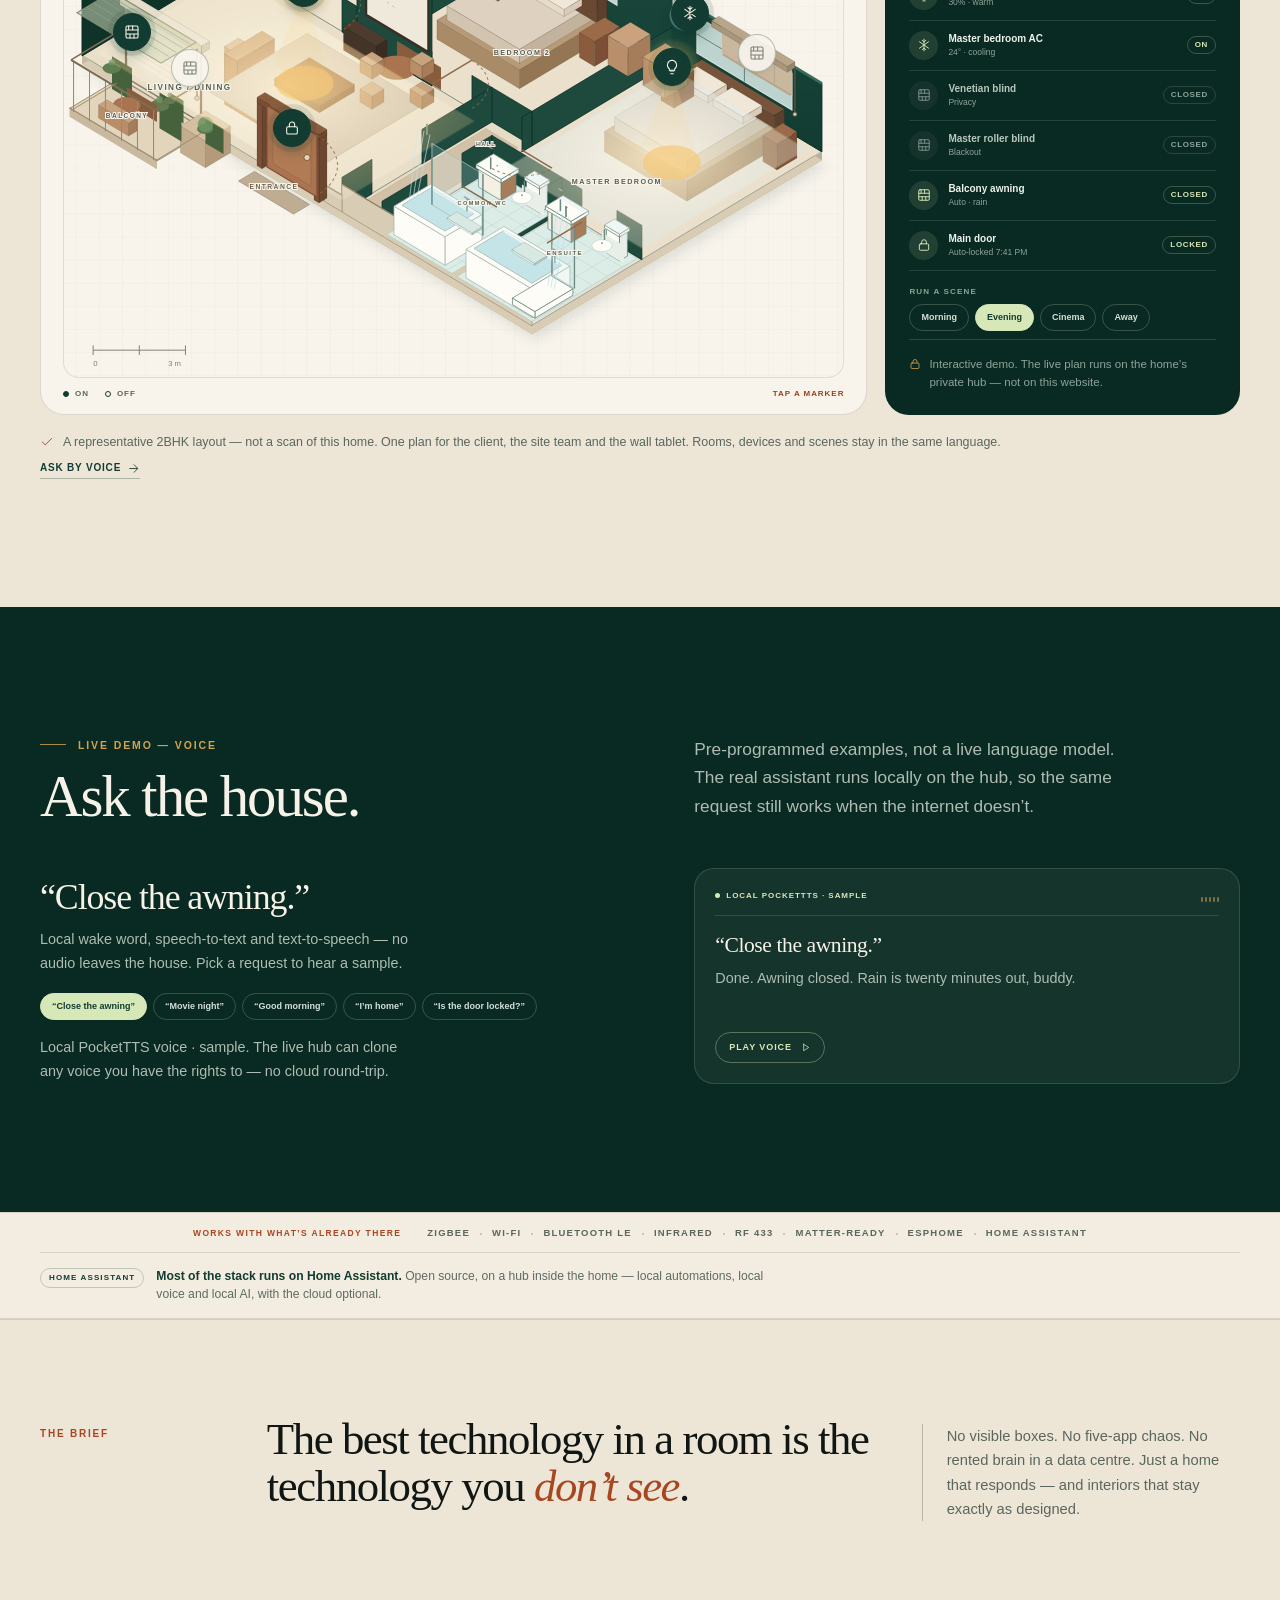
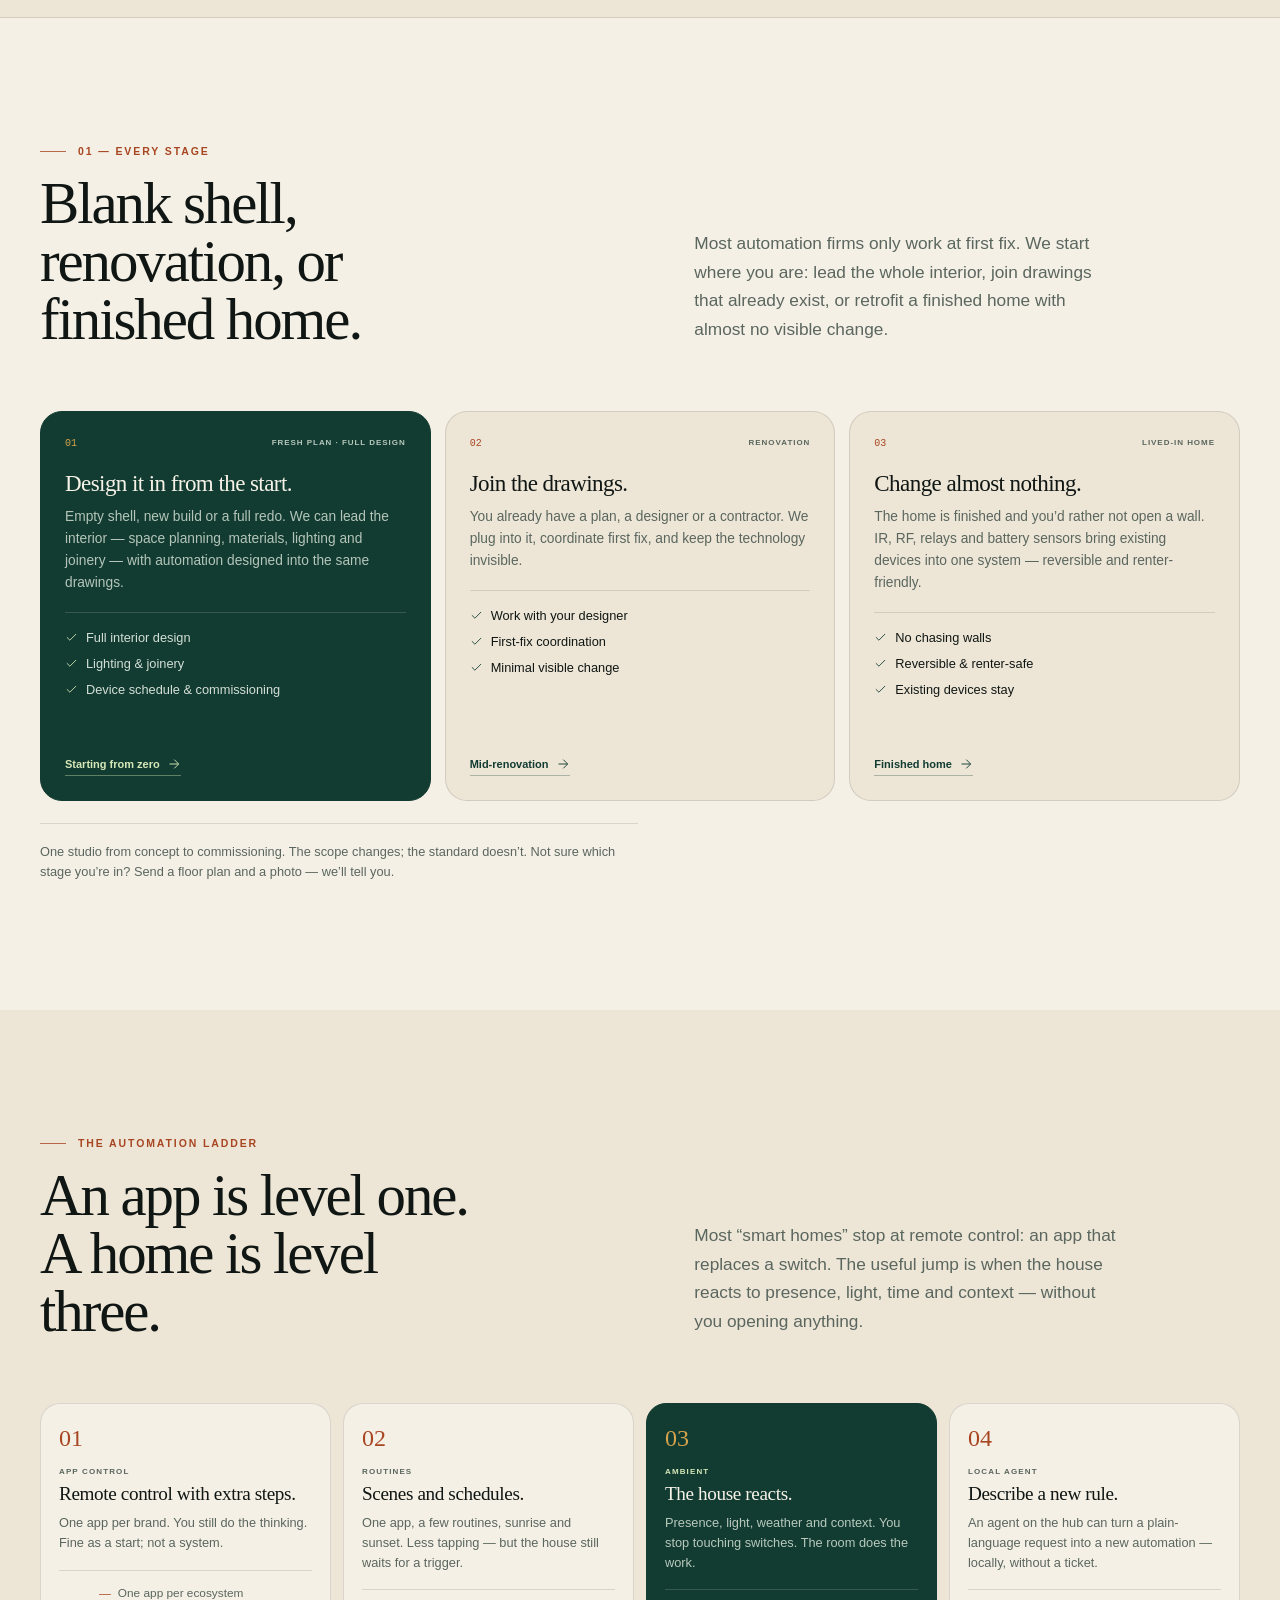
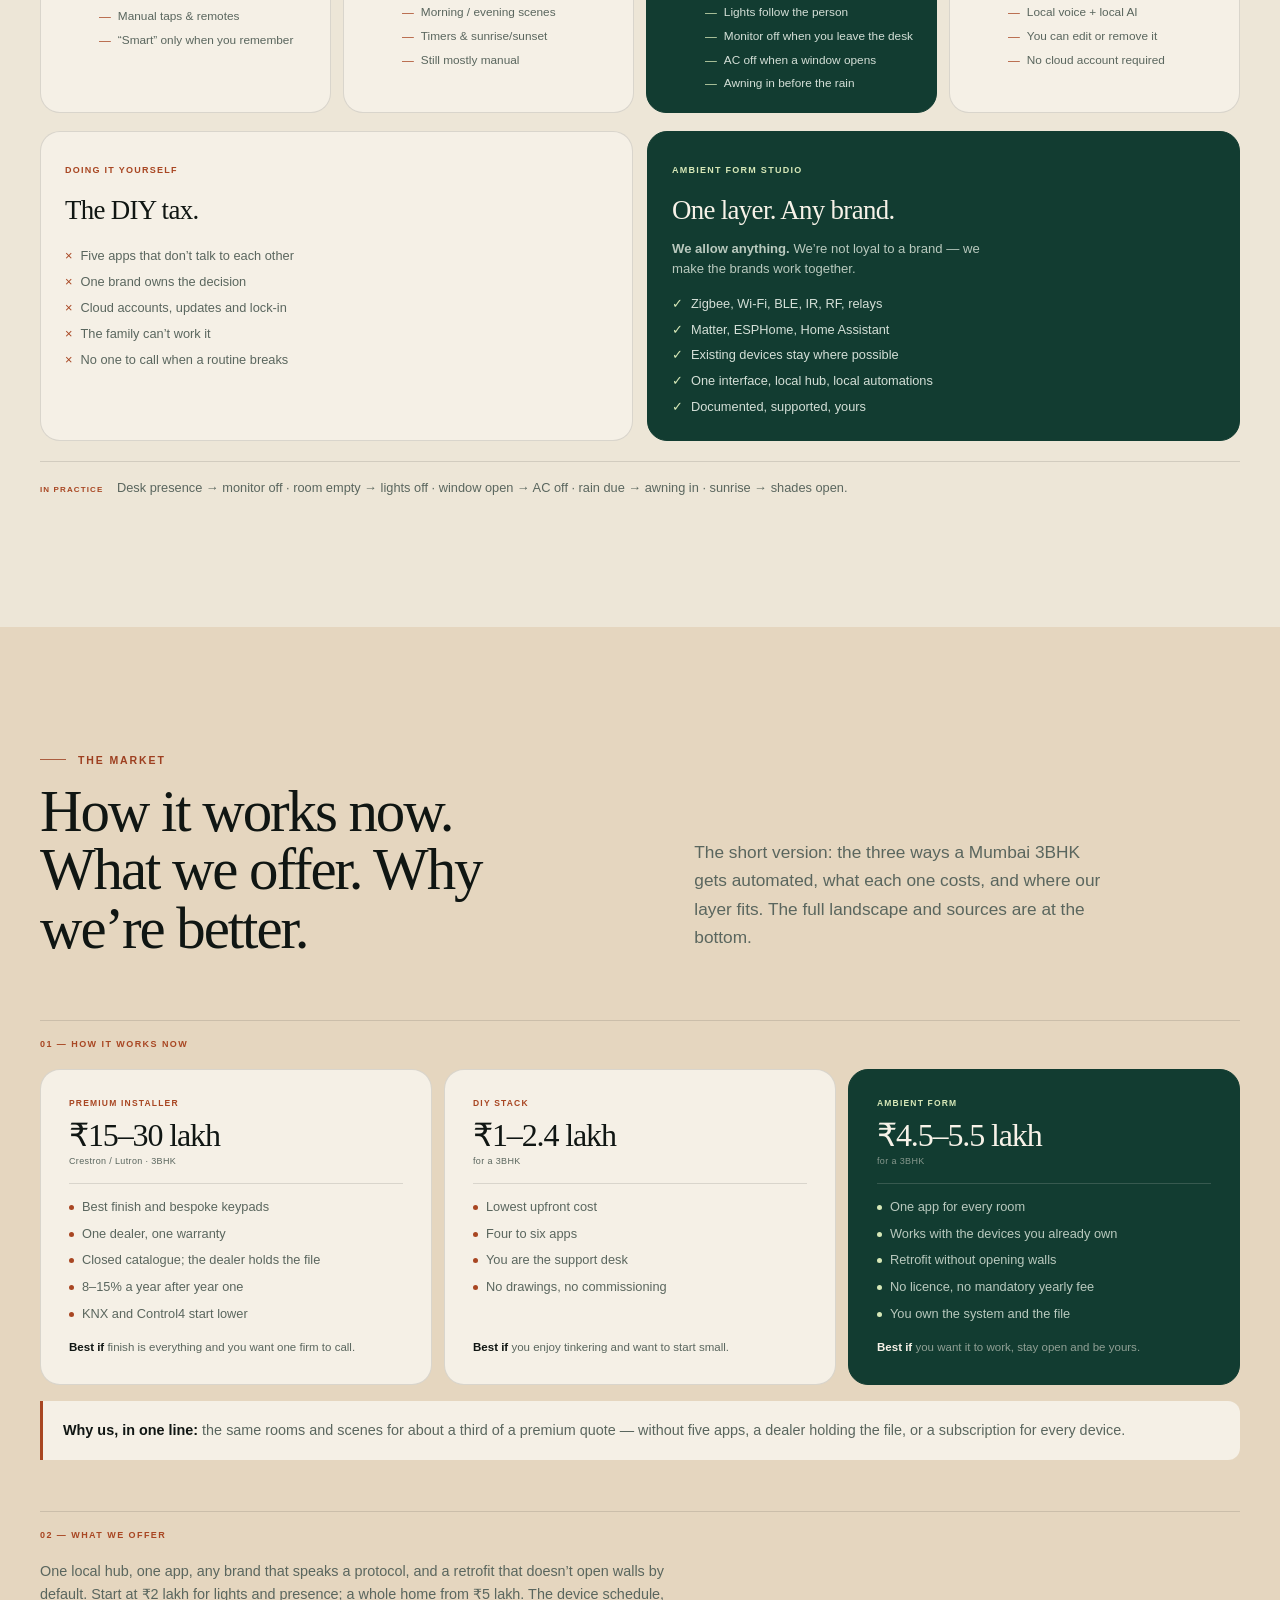
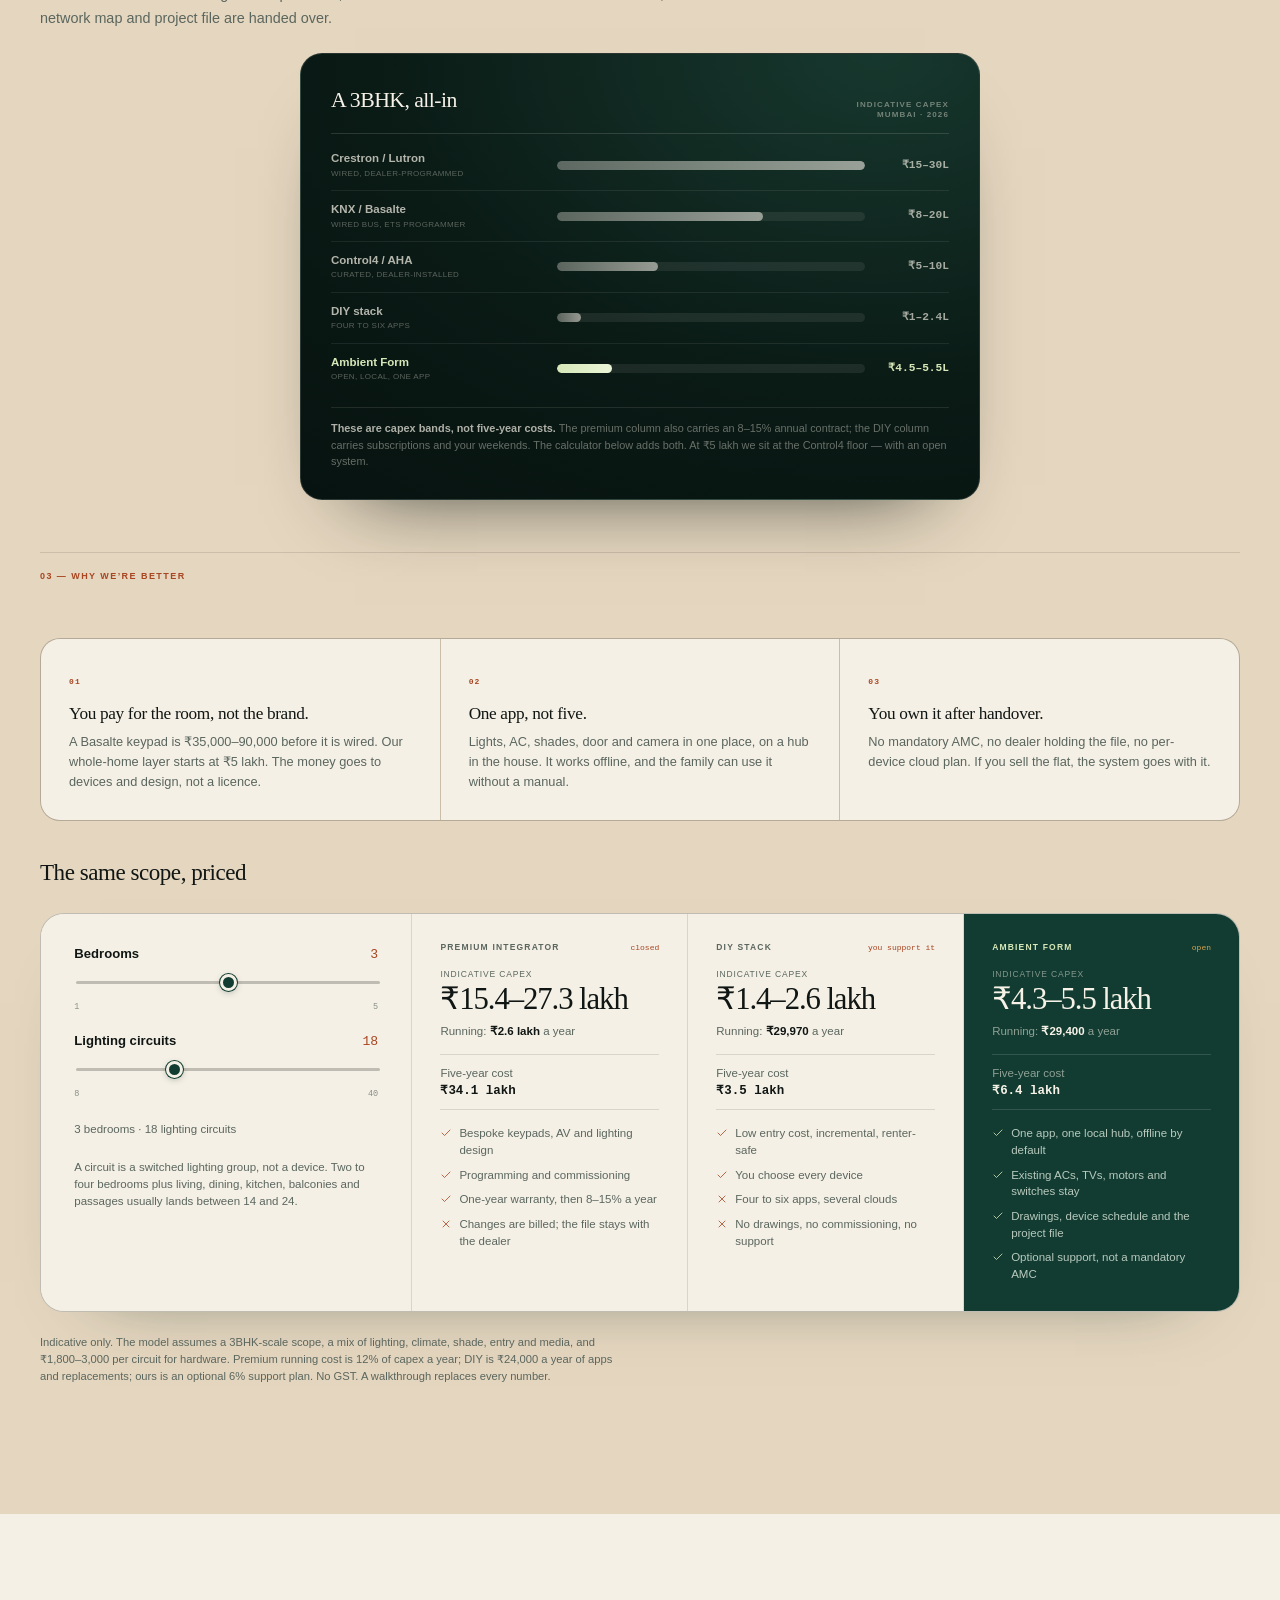
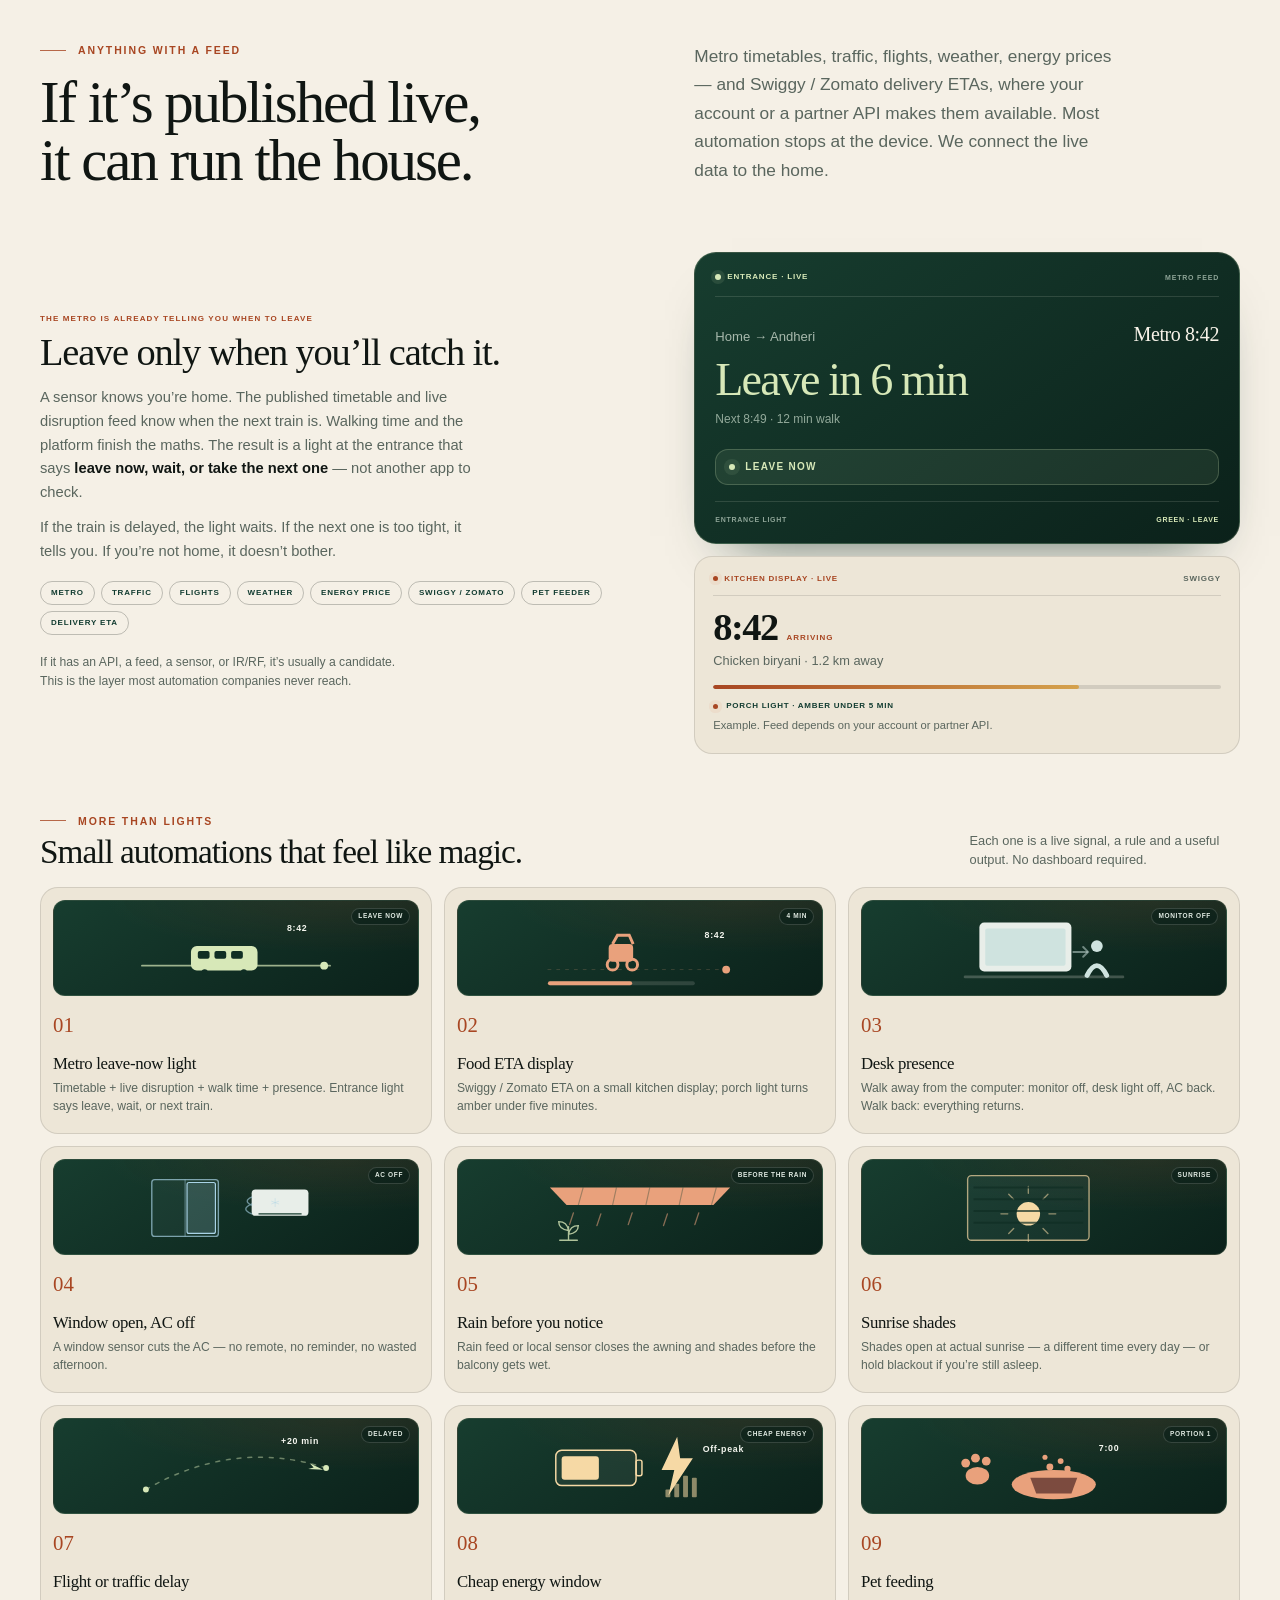
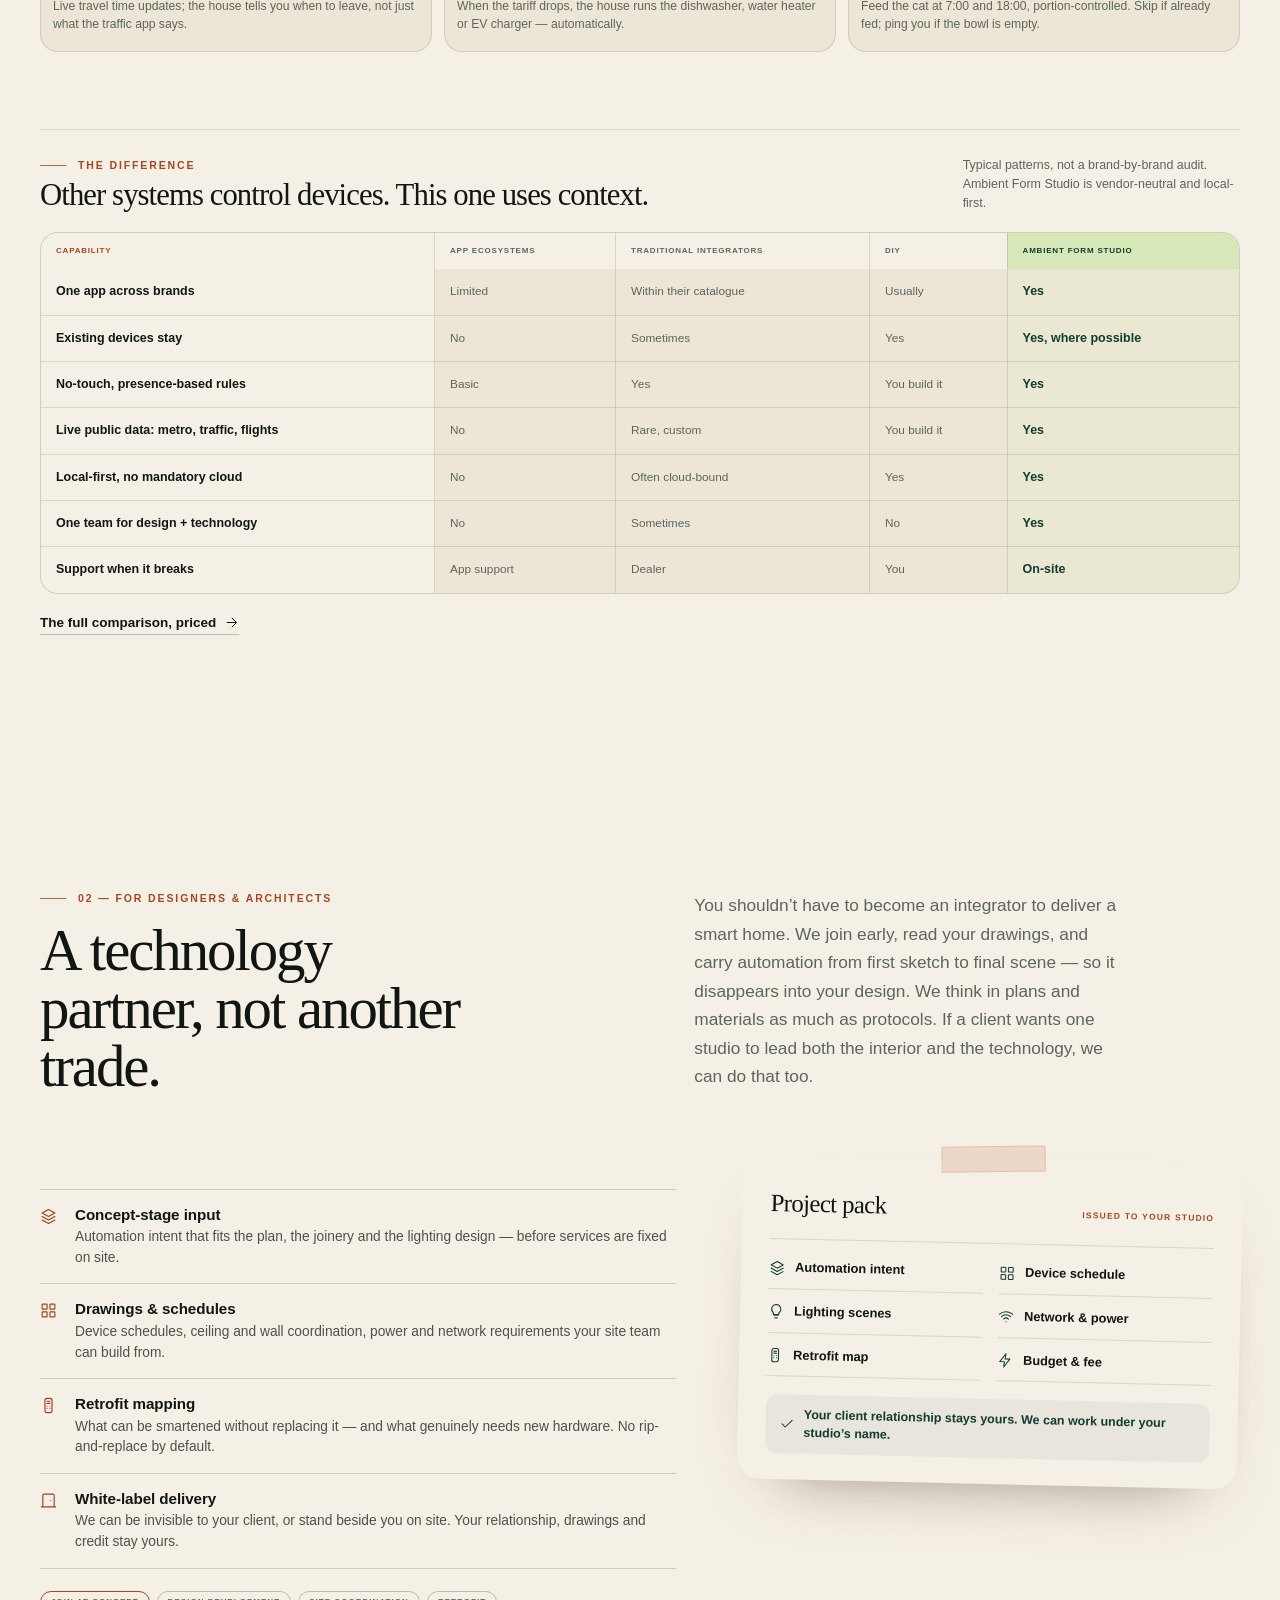
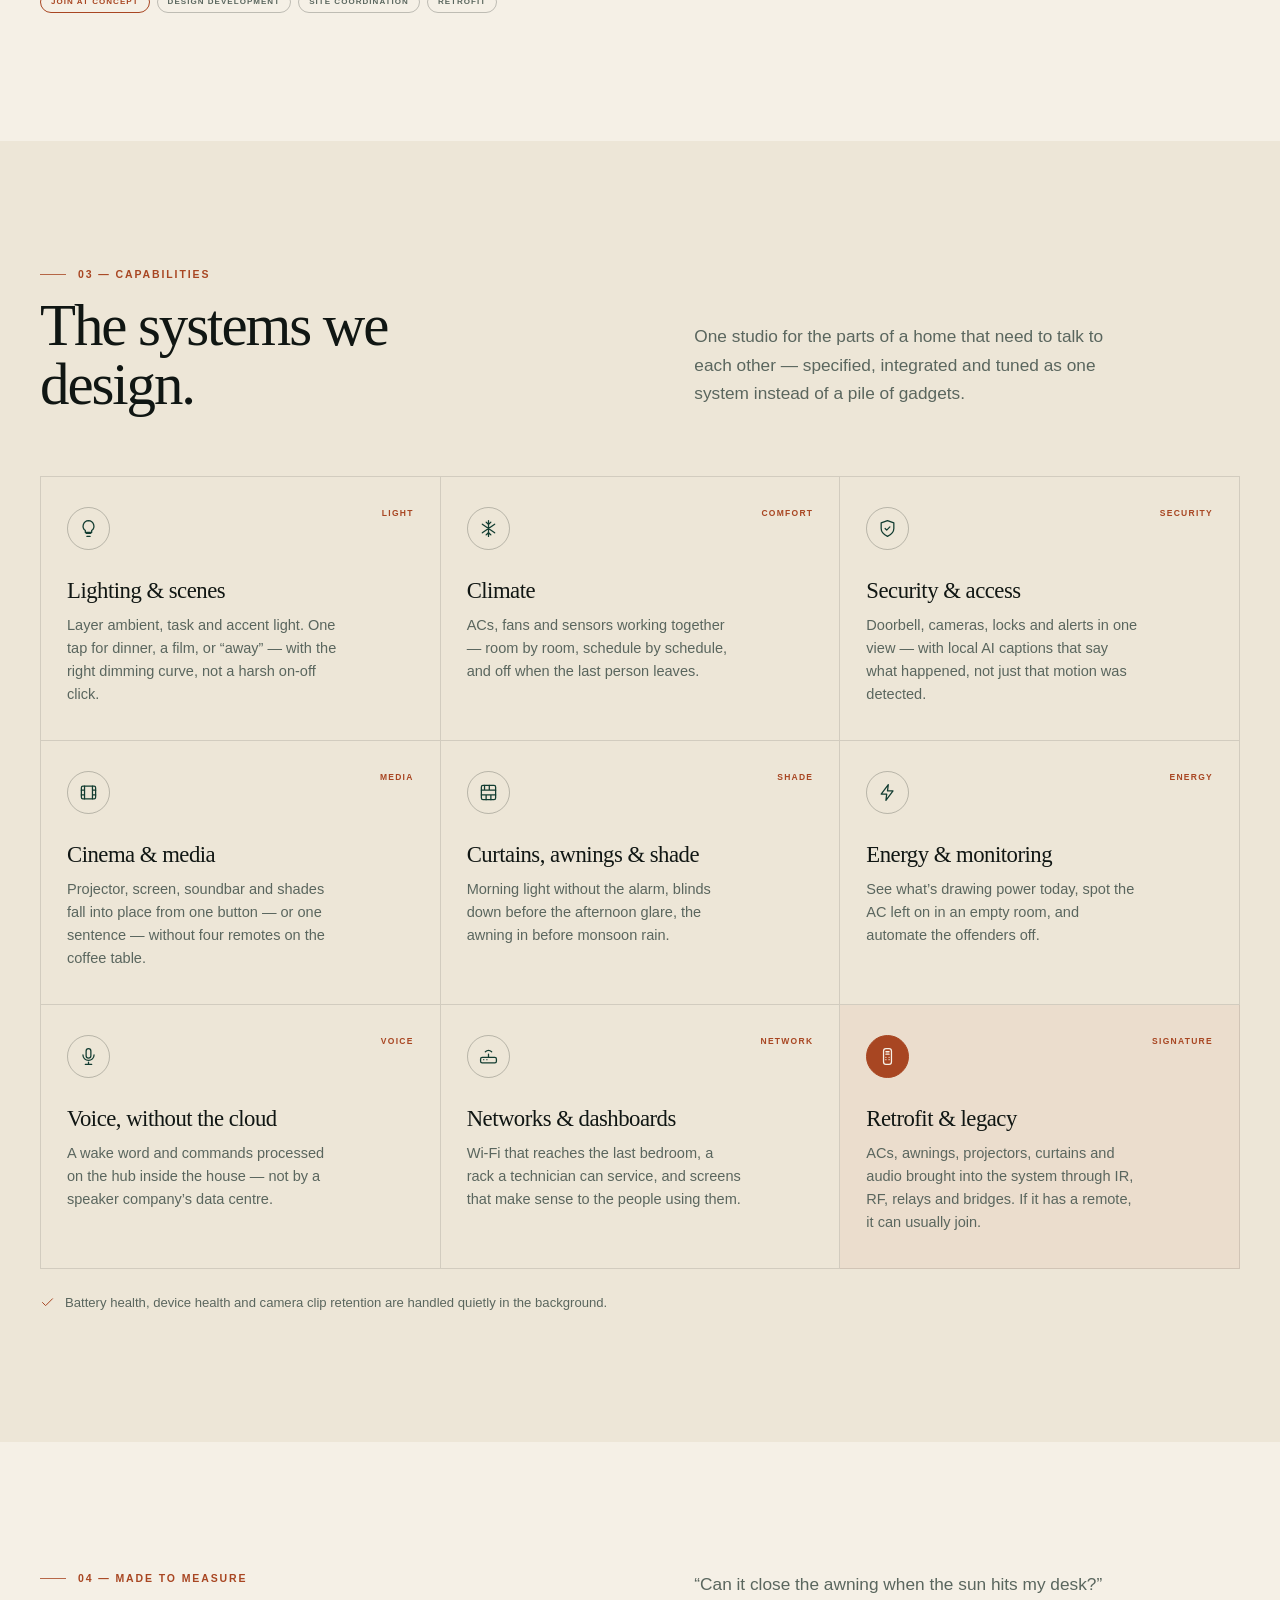
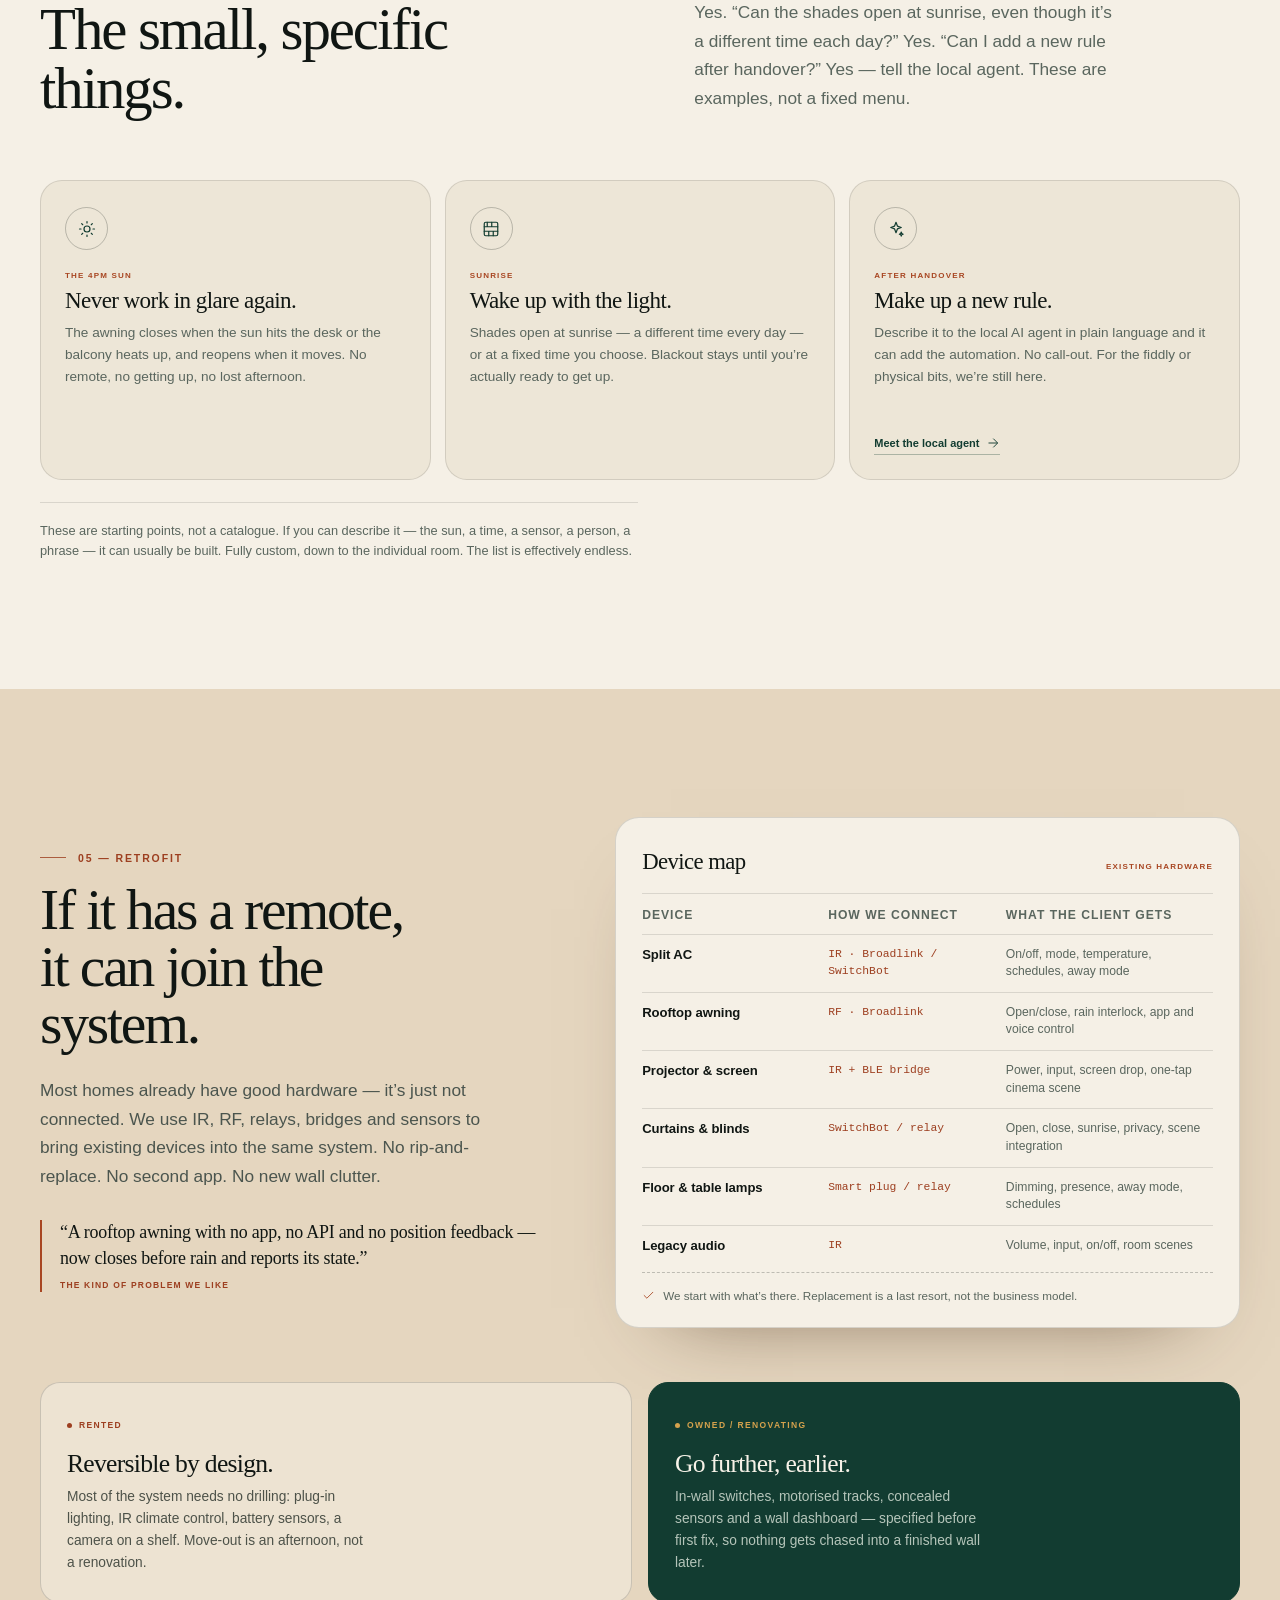
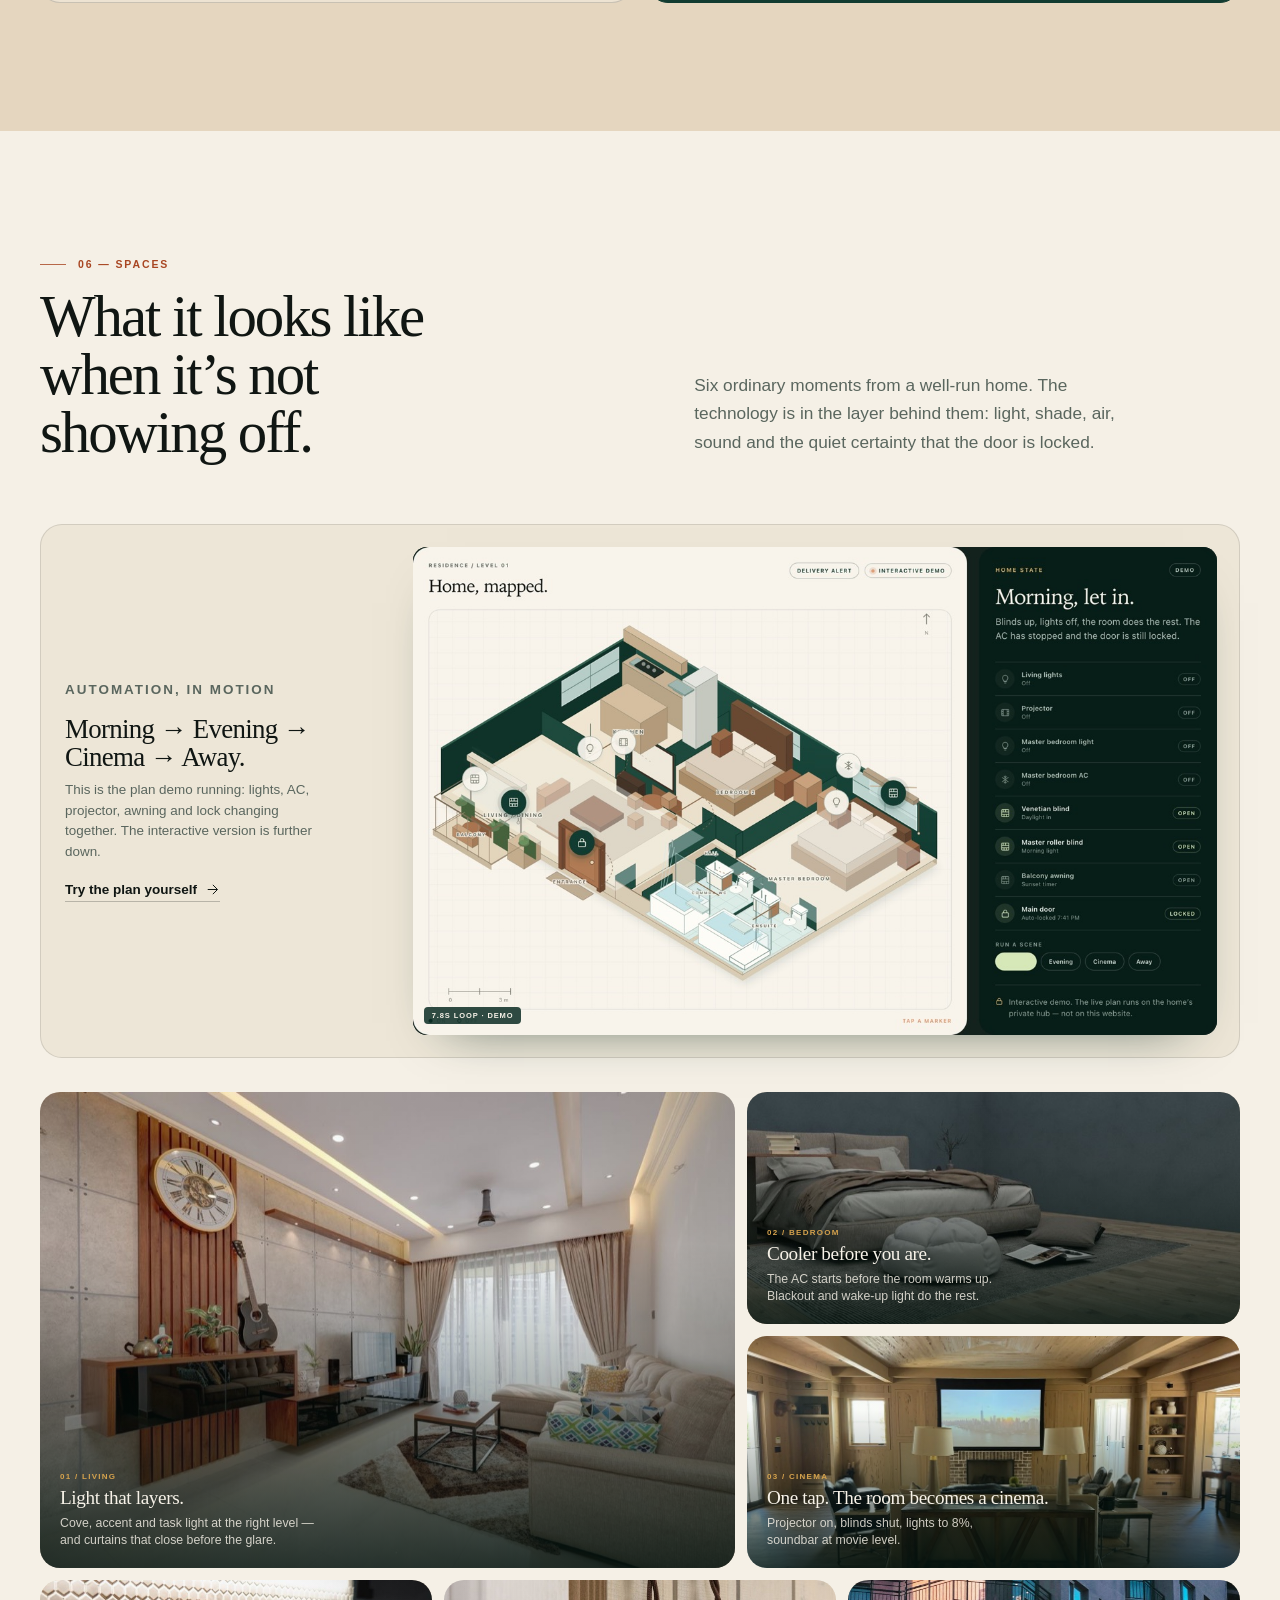
==== commit 8eb14c53: "market: integrate the comparisons into the three pages The separate market pages are gone. Each page" ====
--- a/index.html
+++ b/index.html
@@ -10,6 +10,7 @@
   <link rel="icon" href="assets/mark.svg" type="image/svg+xml" />
   <link rel="canonical" href="https://araa47.github.io/rsmn-site/" />
   <link rel="stylesheet" href="styles.css?v=20261106a" />
+  <link rel="stylesheet" href="market.css?v=20261106c" />
 
   <meta name="author" content="Ambient Form Studio" />
   <meta property="og:type" content="website" />
@@ -138,8 +139,10 @@
     <a href="#blueprint">Blueprint</a>
     <a href="#local-ai">Local AI</a>
     <a href="#process">Process</a>
+    <a href="#market">The market</a>
     <a href="#engagement">Engagement</a>
     <a href="#faq">Questions</a>
+    <a href="#research">Research</a>
     <a class="btn" href="https://wa.me/85293177819?text=Hi%20Ambient%20Form%2C%20I%27d%20like%20to%20discuss%20automation%20for%20a%20project." target="_blank" rel="noopener">
       Start a project
       <svg class="icon" aria-hidden="true"><use href="#i-arrow"/></svg>
@@ -1013,6 +1016,205 @@
       </div>
     </section>
 
+    <!-- ============================== the market ============================== -->
+    <section class="section section--sand market" id="market">
+      <div class="wrap">
+        <div class="section__head">
+          <div>
+            <p class="kicker">The market</p>
+            <h2>How it works now.<br />What we offer. Why we’re better.</h2>
+          </div>
+          <p class="lede">The short version: the three ways a Mumbai 3BHK gets automated, what each one costs, and where our layer fits. The full landscape and sources are at the bottom.</p>
+        </div>
+
+        <h3 class="market__sub">01 — How it works now</h3>
+        <div class="short__grid">
+          <article class="short__card">
+            <h4 class="short__label">Premium installer</h4>
+            <p class="short__price">₹15–30 lakh<small>Crestron / Lutron · 3BHK</small></p>
+            <ul>
+              <li>Best finish and bespoke keypads</li>
+              <li>One dealer, one warranty</li>
+              <li>Closed catalogue; the dealer holds the file</li>
+              <li>8–15% a year after year one</li>
+              <li>KNX and Control4 start lower</li>
+            </ul>
+            <p class="short__best"><b>Best if</b> finish is everything and you want one firm to call.</p>
+          </article>
+          <article class="short__card">
+            <h4 class="short__label">DIY stack</h4>
+            <p class="short__price">₹1–2.4 lakh<small>for a 3BHK</small></p>
+            <ul>
+              <li>Lowest upfront cost</li>
+              <li>Four to six apps</li>
+              <li>You are the support desk</li>
+              <li>No drawings, no commissioning</li>
+            </ul>
+            <p class="short__best"><b>Best if</b> you enjoy tinkering and want to start small.</p>
+          </article>
+          <article class="short__card short__card--us">
+            <h4 class="short__label">Ambient Form</h4>
+            <p class="short__price">₹4.5–5.5 lakh<small>for a 3BHK</small></p>
+            <ul>
+              <li>One app for every room</li>
+              <li>Works with the devices you already own</li>
+              <li>Retrofit without opening walls</li>
+              <li>No licence, no mandatory yearly fee</li>
+              <li>You own the system and the file</li>
+            </ul>
+            <p class="short__best"><b>Best if</b> you want it to work, stay open and be yours.</p>
+          </article>
+        </div>
+
+        <p class="short__verdict"><b>Why us, in one line:</b> the same rooms and scenes for about a third of a premium quote — without five apps, a dealer holding the file, or a subscription for every device.</p>
+
+        <h3 class="market__sub">02 — What we offer</h3>
+        <p class="market__copy">One local hub, one app, any brand that speaks a protocol, and a retrofit that doesn’t open walls by default. Start at ₹2 lakh for lights and presence; a whole home from ₹5 lakh. The device schedule, network map and project file are handed over.</p>
+        <div class="market__ladder"><div class="ladder">
+              <div class="ladder__head">
+                <h3>A 3BHK, all-in</h3>
+                <span>Indicative capex<br />Mumbai · 2026</span>
+              </div>
+              <div class="ladder__rows">
+                <div class="ladder__row">
+                  <div class="ladder__name">Crestron / Lutron<small>wired, dealer-programmed</small></div>
+                  <div class="ladder__track"><i style="--w:100%"></i></div>
+                  <div class="ladder__price">₹15–30L</div>
+                </div>
+                <div class="ladder__row">
+                  <div class="ladder__name">KNX / Basalte<small>wired bus, ETS programmer</small></div>
+                  <div class="ladder__track"><i style="--w:67%"></i></div>
+                  <div class="ladder__price">₹8–20L</div>
+                </div>
+                <div class="ladder__row">
+                  <div class="ladder__name">Control4 / AHA<small>curated, dealer-installed</small></div>
+                  <div class="ladder__track"><i style="--w:33%"></i></div>
+                  <div class="ladder__price">₹5–10L</div>
+                </div>
+                <div class="ladder__row">
+                  <div class="ladder__name">DIY stack<small>four to six apps</small></div>
+                  <div class="ladder__track"><i style="--w:8%"></i></div>
+                  <div class="ladder__price">₹1–2.4L</div>
+                </div>
+                <div class="ladder__row ladder__row--us">
+                  <div class="ladder__name">Ambient Form<small>open, local, one app</small></div>
+                  <div class="ladder__track"><i style="--w:18%"></i></div>
+                  <div class="ladder__price">₹4.5–5.5L</div>
+                </div>
+              </div>
+              <p class="ladder__note">
+                <b>These are capex bands, not five-year costs.</b> The premium column also
+                carries an 8–15% annual contract; the DIY column carries subscriptions and
+                your weekends. The calculator below adds both. At ₹5 lakh we sit at the
+                Control4 floor — with an open system.
+              </p>
+            </div>
+          </div>
+
+        <h3 class="market__sub">03 — Why we’re better</h3>
+        <div class="reasons reasons--three">
+          <article class="reason">
+            <span class="reason__no">01</span>
+            <h3>You pay for the room, not the brand.</h3>
+            <p>A Basalte keypad is ₹35,000–90,000 before it is wired. Our whole-home layer starts at ₹5 lakh. The money goes to devices and design, not a licence.</p>
+          </article>
+          <article class="reason">
+            <span class="reason__no">02</span>
+            <h3>One app, not five.</h3>
+            <p>Lights, AC, shades, door and camera in one place, on a hub in the house. It works offline, and the family can use it without a manual.</p>
+          </article>
+          <article class="reason">
+            <span class="reason__no">03</span>
+            <h3>You own it after handover.</h3>
+            <p>No mandatory AMC, no dealer holding the file, no per-device cloud plan. If you sell the flat, the system goes with it.</p>
+          </article>
+        </div>
+
+        <h3 class="market__quote-title">The same scope, priced</h3>
+        <div class="quote" data-quote="home">
+          <div class="quote__controls">
+            <div class="field">
+              <div class="field__row">
+                <label for="q-beds">Bedrooms</label>
+                <output class="field__val" data-q-out="beds" for="q-beds">3</output>
+              </div>
+              <input id="q-beds" type="range" min="1" max="5" step="1" value="3" data-q-input="beds" />
+              <div class="field__scale" aria-hidden="true"><span>1</span><span>5</span></div>
+            </div>
+            <div class="field">
+              <div class="field__row">
+                <label for="q-circuits">Lighting circuits</label>
+                <output class="field__val" data-q-out="circuits" for="q-circuits">18</output>
+              </div>
+              <input id="q-circuits" type="range" min="8" max="40" step="2" value="18" data-q-input="circuits" />
+              <div class="field__scale" aria-hidden="true"><span>8</span><span>40</span></div>
+            </div>
+            <p class="field__hint" data-q-summary>3 bedrooms · 18 lighting circuits</p>
+            <p class="field__hint">
+              A circuit is a switched lighting group, not a device. Two to four bedrooms plus
+              living, dining, kitchen, balconies and passages usually lands between 14 and 24.
+            </p>
+          </div>
+
+          <div class="quote__out" aria-live="polite">
+            <article class="quote__card">
+              <div class="quote__card-head">
+                <span class="quote__card-name">Premium integrator</span>
+                <span class="quote__card-tag">closed</span>
+              </div>
+              <p class="quote__price"><small>Indicative capex</small><span data-q-price="premium">₹15–27 lakh</span></p>
+              <p class="quote__annual">Running: <b data-q-annual="premium">₹2.6 lakh</b> a year</p>
+              <p class="quote__five">Five-year cost <b data-q-five="premium">₹34 lakh</b></p>
+              <ul class="quote__list">
+                <li><svg class="icon" aria-hidden="true"><use href="#i-check"/></svg> Bespoke keypads, AV and lighting design</li>
+                <li><svg class="icon" aria-hidden="true"><use href="#i-check"/></svg> Programming and commissioning</li>
+                <li><svg class="icon" aria-hidden="true"><use href="#i-check"/></svg> One-year warranty, then 8–15% a year</li>
+                <li><svg class="icon" aria-hidden="true"><use href="#i-x"/></svg> Changes are billed; the file stays with the dealer</li>
+              </ul>
+            </article>
+
+            <article class="quote__card">
+              <div class="quote__card-head">
+                <span class="quote__card-name">DIY stack</span>
+                <span class="quote__card-tag">you support it</span>
+              </div>
+              <p class="quote__price"><small>Indicative capex</small><span data-q-price="diy">₹1.4–2.6 lakh</span></p>
+              <p class="quote__annual">Running: <b data-q-annual="diy">₹30,000</b> a year</p>
+              <p class="quote__five">Five-year cost <b data-q-five="diy">₹3.5 lakh</b></p>
+              <ul class="quote__list">
+                <li><svg class="icon" aria-hidden="true"><use href="#i-check"/></svg> Low entry cost, incremental, renter-safe</li>
+                <li><svg class="icon" aria-hidden="true"><use href="#i-check"/></svg> You choose every device</li>
+                <li><svg class="icon" aria-hidden="true"><use href="#i-x"/></svg> Four to six apps, several clouds</li>
+                <li><svg class="icon" aria-hidden="true"><use href="#i-x"/></svg> No drawings, no commissioning, no support</li>
+              </ul>
+            </article>
+
+            <article class="quote__card quote__card--us">
+              <div class="quote__card-head">
+                <span class="quote__card-name">Ambient Form</span>
+                <span class="quote__card-tag">open</span>
+              </div>
+              <p class="quote__price"><small>Indicative capex</small><span data-q-price="us">₹4.3–5.5 lakh</span></p>
+              <p class="quote__annual">Running: <b data-q-annual="us">₹29,000</b> a year</p>
+              <p class="quote__five">Five-year cost <b data-q-five="us">₹6.4 lakh</b></p>
+              <ul class="quote__list">
+                <li><svg class="icon" aria-hidden="true"><use href="#i-check"/></svg> One app, one local hub, offline by default</li>
+                <li><svg class="icon" aria-hidden="true"><use href="#i-check"/></svg> Existing ACs, TVs, motors and switches stay</li>
+                <li><svg class="icon" aria-hidden="true"><use href="#i-check"/></svg> Drawings, device schedule and the project file</li>
+                <li><svg class="icon" aria-hidden="true"><use href="#i-check"/></svg> Optional support, not a mandatory AMC</li>
+              </ul>
+            </article>
+          </div>
+        </div>
+        <p class="quote__fine">
+          Indicative only. The model assumes a 3BHK-scale scope, a mix of lighting, climate,
+          shade, entry and media, and ₹1,800–3,000 per circuit for hardware. Premium running
+          cost is 12% of capex a year; DIY is ₹24,000 a year of apps and replacements; ours is
+          an optional 6% support plan. No GST. A walkthrough replaces every number.
+        </p>
+      </div>
+    </section>
+
     <!-- ============================== anything live ============================== -->
     <section class="section section--anything" id="anything">
       <div class="wrap">
@@ -1224,7 +1426,7 @@
               </tbody>
             </table>
           </div>
-          <p class="compare-block__link"><a class="text-link" href="market.html">The full comparison, priced <svg class="icon" aria-hidden="true"><use href="#i-arrow"/></svg></a></p>
+          <p class="compare-block__link"><a class="text-link" href="#market">The full comparison, priced <svg class="icon" aria-hidden="true"><use href="#i-arrow"/></svg></a></p>
         </div>
       </div>
     </section>
@@ -2383,6 +2585,156 @@
         </aside>
       </div>
     </section>
+    <!-- ============================== research ============================== -->
+    <section class="section section--paper2 research" id="research">
+      <div class="wrap">
+        <div class="section__head">
+          <div>
+            <p class="kicker">Research &amp; sources</p>
+            <h2>The working behind this page.</h2>
+          </div>
+          <p class="lede">The full landscape, the method and every source, read on 6 November 2026. Skip it if the short version was enough.</p>
+        </div>
+
+        <details class="glossary research__block">
+          <summary>The full competitive landscape <svg class="icon" aria-hidden="true"><use href="#i-plus"/></svg></summary>
+          <div class="glossary__body">
+<div class="segments">
+          <article class="segment">
+            <div class="segment__top">
+              <span class="segment__no">01</span>
+              <span class="segment__price">₹15–30 lakh<br />3BHK</span>
+            </div>
+            <h3>The premium integrator.</h3>
+            <p>
+              The finished room: bespoke keypads, lighting scenes, AV, blinds and security
+              from one catalogue, installed and warranted by a dealer. This is the benchmark
+              for how a smart home should feel.
+            </p>
+            <dl class="segment__dl">
+              <div><dt>What you get</dt><dd>Design-led hardware, commissioning, a single warranty, a showroom and a name to call.</dd></div>
+              <div><dt>Where it stops</dt><dd>The programming is dealer-authored. Retrofit often means new wiring. A keypad can cost more than a phone. The annual contract is 8–15% of the project.</dd></div>
+            </dl>
+            <p class="segment__players"><b>Names you’ll meet:</b> Crestron, Lutron, Basalte, Savant. In Mumbai, Trescent Lifestyles has built a business on this model since 2006; the lowest band on its enquiry form is ₹25–50 lakh.</p>
+          </article>
+
+          <article class="segment">
+            <div class="segment__top">
+              <span class="segment__no">02</span>
+              <span class="segment__price">₹8–20 lakh<br />3BHK</span>
+            </div>
+            <h3>The KNX / Basalte integrator.</h3>
+            <p>
+              An open bus with a luxury surface. KNX is a real standard, not a proprietary
+              one, and a good integrator can mix Basalte, ABB and CORE keypads in one project.
+              That is a genuine advantage over Crestron and Control4.
+            </p>
+            <dl class="segment__dl">
+              <div><dt>What you get</dt><dd>A robust wired bus, wide device choice, and — if the ETS file is handed over — any KNX professional can service it later.</dd></div>
+              <div><dt>Where it stops</dt><dd>The bus still has to be wired. Basalte keypads run ₹35,000–90,000 each before installation. Programming needs ETS6 Professional (€1,000) and a certified programmer, and many homeowners never receive the project file.</dd></div>
+            </dl>
+            <p class="segment__players"><b>Names you’ll meet:</b> Basalte, ABB, CORE, Gira, Jung, MDT, Theben; KNX-certified integrators in Mumbai and Pune.</p>
+          </article>
+
+          <article class="segment">
+            <div class="segment__top">
+              <span class="segment__no">03</span>
+              <span class="segment__price">₹5–10 lakh<br />3BHK</span>
+            </div>
+            <h3>The curated system at our price.</h3>
+            <p>
+              Control4 is a dealer-installed system with a curated catalogue. AHA Smart Homes
+              publishes a ₹5 lakh complete-3BHK benchmark from two Mumbai experience centres.
+              If you want one brand, one showroom and one warranty at our price, this is the
+              honest alternative.
+            </p>
+            <dl class="segment__dl">
+              <div><dt>What you get</dt><dd>A single product line, a showroom, a known integration path and a dealer on the phone.</dd></div>
+              <div><dt>Where it stops</dt><dd>You are inside one catalogue. Adding a device outside it means a dealer visit and dealer-only Composer Pro programming. The ₹5 lakh is a benchmark, not a quote, and the scope is fixed to the package.</dd></div>
+            </dl>
+            <p class="segment__players"><b>Names you’ll meet:</b> Control4, AHA Smart Homes; builder packages that arrive with the flat and end at handover.</p>
+          </article>
+
+          <article class="segment">
+            <div class="segment__top">
+              <span class="segment__no">04</span>
+              <span class="segment__price">₹1–2.4 lakh<br />3BHK</span>
+            </div>
+            <h3>The DIY stack.</h3>
+            <p>
+              Aqara sensors, a couple of smart switches, an IR blaster, a Hue bridge and the
+              app that came with each. Cheap to start, genuinely useful in a rental, and
+              entirely yours — until something stops working.
+            </p>
+            <dl class="segment__dl">
+              <div><dt>What you get</dt><dd>Low entry cost, incremental purchases, no dealer, no contract, no wall chasing.</dd></div>
+              <div><dt>Where it stops</dt><dd>Four to six apps. Cloud accounts, including Hue’s mandatory account since 2023. Automations only as good as the time you put in. When a routine breaks at 11pm, you are the support desk.</dd></div>
+            </dl>
+            <p class="segment__players"><b>Names you’ll meet:</b> Aqara, Xiaomi, Philips Hue, Wiz, SwitchBot, Apple Home, Google Home, Alexa — and a different app for each.</p>
+          </article>
+
+          <article class="segment segment--us segment--wide">
+            <div class="segment__top">
+              <span class="segment__no">05</span>
+              <span class="segment__price">₹4.5–5.5 lakh<br />3BHK</span>
+            </div>
+            <h3>Ambient Form: the open layer at the price of a curated one.</h3>
+            <p>
+              One layer over whatever hardware is already there. Not a catalogue and not a
+              single app: a local hub that speaks the protocols, one interface, and a studio
+              that designs the interior and the automation together. At ₹5 lakh we are 37–75%
+              below the published KNX band and 67–83% below Crestron, without giving up the
+              functions that matter.
+            </p>
+            <dl class="segment__dl">
+              <div><dt>What you get</dt><dd>Any brand that speaks a protocol, retrofit without opening walls by default, one app, local control, documentation, and the system in your name.</dd></div>
+              <div><dt>Where it stops</dt><dd>We are not a bespoke keypad manufacturer and not the right firm for a 10,000 sq ft villa with a plant room. We say so below.</dd></div>
+            </dl>
+            <p class="segment__players"><b>What we don’t sell:</b> a brand, a licence, a five-year lock-in, or a showroom you pay for.</p>
+          </article>
+        </div>
+
+                  </div>
+        </details>
+
+        <details class="glossary research__block">
+          <summary>Sources &amp; method <svg class="icon" aria-hidden="true"><use href="#i-plus"/></svg></summary>
+          <div class="glossary__body">
+<ol class="sources">
+          <li><b>Trescent Lifestyles</b> — <a href="https://trescent.com/">https://trescent.com/</a>. Mumbai integrator; brands (Lutron, Crestron, Basalte, Sonos), projects, awards, and the ₹25–50 lakh lowest band on its enquiry form; read 6 Nov 2026.</li>
+          <li><b>The Economic Times — how Trescent became a ₹10 crore firm</b> — <a href="https://economictimes.indiatimes.com/small-biz/entrepreneurship/how-monica-sambharya-cashed-on-home-tech-solutions-to-make-trescent-a-rs-10-crore-firm/articleshow/12908630.cms">https://economictimes.indiatimes.com/small-biz/entrepreneurship/how-monica-sambharya-cashed-on-home-tech-solutions-to-make-trescent-a-rs-10-crore-firm/articleshow/12908630.cms</a>. Founded December 2006 by Harshul Parikh and Monica Sambharya; ₹40 lakh seed; ₹8–10 crore turnover in 2012; 15–18 clients a year; 30 Apr 2012.</li>
+          <li><b>GMHS — KNX vs Crestron vs Control4, India buyer’s guide</b> — <a href="https://growmoresolutions.com/blog/knx-vs-crestron-vs-control4-india">https://growmoresolutions.com/blog/knx-vs-crestron-vs-control4-india</a>. Crestron 3BHK ₹15–30 lakh; KNX ₹8–20 lakh; Control4 2–3BHK ₹5–10 lakh; lead times and lock-in; 15 Jun 2026.</li>
+          <li><b>Onwords — Crestron Home in India: costs and dealer</b> — <a href="https://www.onwords.in/smart-home-cost-india">https://www.onwords.in/smart-home-cost-india</a>. Crestron villa ₹25–60 lakh; programming 10–15% of budget; “below ₹25 lakh, buy KNX”; 2026.</li>
+          <li><b>TechVault — Basalte vs ABB vs CORE keypads in India</b> — <a href="https://www.techvault.co.in/blog/article/basalte-vs-abb-vs-core-keypads-india-comparison-2026">https://www.techvault.co.in/blog/article/basalte-vs-abb-vs-core-keypads-india-comparison-2026</a>. Basalte keypads ₹35,000–90,000 each; ABB ₹20,000–65,000; CORE ₹18,000–50,000; ETS handover and KNX portability; 20 Jun 2026.</li>
+          <li><b>KNX Association — ETS6 licences</b> — <a href="https://support.knx.org/">https://support.knx.org/</a>. ETS6 Professional €1,000; ETS6 Home €350; KNX USB dongle €80; read 6 Nov 2026.</li>
+          <li><b>KNX Association — interworking</b> — <a href="https://www.knx.org/knx-en/for-professionals/benefits/interworking/">https://www.knx.org/knx-en/for-professionals/benefits/interworking/</a>. KNX as an open, multi-vendor bus standard; read 6 Nov 2026.</li>
+          <li><b>AHA Smart Homes — the real cost of a 3BHK</b> — <a href="https://ahasmarthomes.com/">https://ahasmarthomes.com/</a>. Mumbai ₹5 lakh complete-3BHK benchmark, ₹17,000–25,000 per window; 6 Aug 2026.</li>
+          <li><b>Studio Matrx — smart home AMC and servicing in India</b> — <a href="https://studiomatrx.org/">https://studiomatrx.org/</a>. AMC 8–15% of installed value a year, parts extra; device EOL 3–7 years; 5 Jul 2026.</li>
+          <li><b>Home Assistant — Philips Hue and the mandatory account</b> — <a href="https://www.home-assistant.io/blog/2023/09/22/philips-hue-force-users-upload-data-to-cloud/">https://www.home-assistant.io/blog/2023/09/22/philips-hue-force-users-upload-data-to-cloud/</a>. Hue moved to mandatory accounts and cloud upload in September 2023, a cautionary tale for cloud-dependent DIY; 22 Sep 2023.</li>
+          <li><b>Home Assistant</b> — <a href="https://www.home-assistant.io/">https://www.home-assistant.io/</a>. Local-first automation hub, integrations and supported protocols; read 6 Nov 2026.</li>
+          <li><b>Matter</b> — <a href="https://csa-iot.org/all-solutions/matter/">https://csa-iot.org/all-solutions/matter/</a>. The interoperable standard behind the “any brand” claim; read 6 Nov 2026.</li>
+          <li><b>Control4</b> — <a href="https://www.control4.com/">https://www.control4.com/</a>. Curated dealer-installed system; Composer Pro is dealer-only; read 6 Nov 2026.</li>
+          <li><b>Crestron</b> — <a href="https://www.crestron.com/">https://www.crestron.com/</a>. Product and dealer model for the premium integrator segment; read 6 Nov 2026.</li>
+          <li><b>Frankfurter / ECB reference rates</b> — <a href="https://api.frankfurter.app/latest?from=USD&amp;to=INR">https://api.frankfurter.app/latest?from=USD&amp;to=INR</a>. USD ₹94.48, EUR ₹106.04 on 5 Nov 2026, used for converted list prices.</li>
+        </ol>            <div class="method">
+          <b>How the ranges were built.</b> Crestron, KNX and Control4 bands are published
+          2026 India trade ranges, cross-checked against hardware list prices. Basalte
+          keypad pricing is from a 2026 India installer comparison. The AMC band is the
+          range published by Indian service firms. The DIY band is the sum of typical Indian
+          retail prices for a 3BHK, not a quote. Trescent’s ₹25–50 lakh floor is the lowest
+          band on its own enquiry form, read on 6 November 2026. AHA’s ₹5 lakh 3BHK is a
+          published benchmark, not a quote. Our own figures are the launch prices on the
+          studio site. Dealer margin is not published anywhere we could verify, so the
+          brand/tools slice is a modelled allowance, not a claim about any firm. Nothing here
+          is a valuation of a competitor, and no competitor’s non-public price is used.
+        </div>
+          </div>
+        </details>
+
+        <p class="research__note">Figures are indicative, not a quote. A firm is named only where it has published a price.</p>
+      </div>
+    </section>
+
   </main>
 
   <footer class="footer">
@@ -2421,7 +2773,8 @@
           <div class="footer__links">
             <a href="#engagement">Engagement</a>
             <a href="#faq">Questions</a>
-            <a href="market.html">Competitive market</a>
+            <a href="#market">The market</a>
+            <a href="#research">Research</a>
             <a href="privacy.html">Privacy note</a>
             <a href="#contact">Start a project</a>
           </div>
@@ -2435,6 +2788,7 @@
   </footer>
 
   <script src="site.js?v=20261103t" defer></script>
+  <script src="market-quote.js?v=20261106c" defer></script>
           <div class="delivery-toast" id="deliveryToast" hidden role="status" aria-live="polite">
             <span class="delivery-toast__icon"><svg class="icon" aria-hidden="true"><use href="#i-message"/></svg></span>
             <div class="delivery-toast__copy">
--- a/market.css
+++ b/market.css
@@ -0,0 +1,1314 @@
+/* ==========================================================================
+   Ambient Form Studio — competitive market pages
+   Shared by /market.html, /hotels/market.html and /airbnb/market.html.
+   Sits on top of styles.css and proposal.css.
+   ========================================================================== */
+
+/* ---------- hero ---------- */
+.mkt-hero h1 {
+  max-width: 20ch;
+  font-size: clamp(2.4rem, 4.8vw, 3.9rem);
+}
+.mkt-hero .h-hero__sub {
+  max-width: 50ch;
+}
+.mkt-hero__aside {
+  min-width: 0;
+}
+.mkt-hero__kicker {
+  display: flex;
+  align-items: center;
+  gap: 9px;
+}
+
+/* ---------- the price ladder ---------- */
+.ladder {
+  position: relative;
+  padding: clamp(20px, 2.6vw, 30px);
+  border-radius: 22px;
+  background: radial-gradient(130% 130% at 85% 0%, #17382e 0%, #0a1a15 58%, #071310 100%);
+  border: 1px solid rgba(247, 242, 232, 0.14);
+  color: var(--cream);
+  box-shadow: 0 40px 80px -55px rgba(7, 19, 16, 0.9);
+}
+.ladder__head {
+  display: flex;
+  align-items: baseline;
+  justify-content: space-between;
+  gap: 16px;
+  padding-bottom: 14px;
+  border-bottom: 1px solid rgba(247, 242, 232, 0.14);
+}
+.ladder__head h2,
+.ladder__head h3 {
+  font-size: clamp(1.15rem, 1.7vw, 1.45rem);
+  letter-spacing: -0.025em;
+  color: var(--cream);
+}
+.ladder__head span {
+  font: 600 8px/1.2 var(--sans);
+  letter-spacing: 0.14em;
+  text-transform: uppercase;
+  color: rgba(247, 242, 232, 0.42);
+  text-align: right;
+}
+.ladder__rows {
+  display: grid;
+  gap: 0;
+  margin-top: 6px;
+}
+.ladder__row {
+  display: grid;
+  grid-template-columns: minmax(84px, 1.05fr) minmax(60px, 1.5fr) minmax(74px, auto);
+  align-items: center;
+  gap: 10px;
+  padding: 11px 0;
+  border-bottom: 1px solid rgba(247, 242, 232, 0.08);
+}
+.ladder__row:last-child {
+  border-bottom: 0;
+}
+.ladder__name {
+  font: 600 0.72rem/1.25 var(--sans);
+  color: rgba(247, 242, 232, 0.72);
+}
+.ladder__name small {
+  display: block;
+  margin-top: 3px;
+  font: 500 8px/1.3 var(--sans);
+  letter-spacing: 0.04em;
+  text-transform: uppercase;
+  color: rgba(247, 242, 232, 0.34);
+}
+.ladder__track {
+  position: relative;
+  height: 9px;
+  border-radius: 999px;
+  background: rgba(247, 242, 232, 0.08);
+  overflow: hidden;
+}
+.ladder__track i {
+  display: block;
+  width: var(--w, 40%);
+  height: 100%;
+  border-radius: inherit;
+  background: linear-gradient(90deg, rgba(247, 242, 232, 0.28), rgba(247, 242, 232, 0.55));
+}
+.ladder__price {
+  font: 600 0.7rem/1.2 var(--mono);
+  color: rgba(247, 242, 232, 0.65);
+  text-align: right;
+  font-variant-numeric: tabular-nums;
+}
+.ladder__row--us .ladder__name {
+  color: var(--lime);
+}
+.ladder__row--us .ladder__track i {
+  background: linear-gradient(90deg, var(--lime), #eaf5d7);
+}
+.ladder__row--us .ladder__price {
+  color: var(--lime);
+}
+.ladder__note {
+  margin-top: 14px;
+  padding-top: 12px;
+  border-top: 1px solid rgba(247, 242, 232, 0.1);
+  font-size: 0.68rem;
+  line-height: 1.5;
+  color: rgba(247, 242, 232, 0.4);
+}
+.ladder__note b {
+  color: rgba(247, 242, 232, 0.7);
+  font-weight: 600;
+}
+
+/* ---------- method note under hero ---------- */
+.mkt-method {
+  display: grid;
+  grid-template-columns: auto minmax(0, 1fr);
+  gap: 12px 16px;
+  margin-top: clamp(40px, 5vw, 62px);
+  padding-top: 20px;
+  border-top: 1px solid var(--line);
+}
+.mkt-method__tag {
+  align-self: start;
+  font: 650 9px/1 var(--sans);
+  letter-spacing: 0.14em;
+  text-transform: uppercase;
+  color: var(--clay);
+  border: 1px solid currentColor;
+  border-radius: 999px;
+  padding: 6px 9px;
+  white-space: nowrap;
+}
+.mkt-method p {
+  max-width: 92ch;
+  font-size: 0.8rem;
+  line-height: 1.62;
+  color: var(--muted);
+}
+
+/* ---------- who you meet ---------- */
+.segments {
+  display: grid;
+  grid-template-columns: repeat(2, minmax(0, 1fr));
+  gap: 12px;
+  margin-top: clamp(38px, 4.5vw, 56px);
+}
+.segment {
+  display: flex;
+  flex-direction: column;
+  padding: clamp(20px, 2.4vw, 28px);
+  border: 1px solid var(--line);
+  border-radius: 20px;
+  background: var(--paper);
+}
+.segment--us {
+  border-color: var(--forest);
+  background: var(--forest);
+  color: var(--cream);
+}
+.segment__top {
+  display: flex;
+  align-items: flex-start;
+  justify-content: space-between;
+  gap: 14px;
+}
+.segment__no {
+  font-family: var(--serif);
+  font-size: 1.55rem;
+  line-height: 1;
+  color: var(--clay);
+}
+.segment--us .segment__no {
+  color: var(--gold);
+}
+.segment__price {
+  font: 600 0.66rem/1.3 var(--mono);
+  letter-spacing: 0.02em;
+  color: var(--forest-ink);
+  border: 1px solid var(--line-strong);
+  border-radius: 999px;
+  padding: 5px 9px;
+  white-space: nowrap;
+  text-align: right;
+}
+.segment--us .segment__price {
+  color: var(--lime);
+  border-color: rgba(215, 232, 184, 0.35);
+}
+.segment h3 {
+  margin: 16px 0 8px;
+  font-size: clamp(1.15rem, 1.8vw, 1.4rem);
+  line-height: 1.14;
+  letter-spacing: -0.025em;
+}
+.segment > p {
+  font-size: 0.82rem;
+  line-height: 1.58;
+  color: var(--muted);
+}
+.segment--us > p {
+  color: #b9c9be;
+}
+.segment__dl {
+  display: grid;
+  gap: 11px;
+  margin-top: 18px;
+  padding-top: 15px;
+  border-top: 1px solid var(--line);
+}
+.segment--us .segment__dl {
+  border-top-color: rgba(247, 242, 232, 0.16);
+}
+.segment__dl div {
+  display: grid;
+  gap: 3px;
+}
+.segment__dl dt {
+  font: 650 8px/1.2 var(--sans);
+  letter-spacing: 0.14em;
+  text-transform: uppercase;
+  color: var(--clay);
+}
+.segment--us .segment__dl dt {
+  color: var(--gold);
+}
+.segment__dl dd {
+  margin: 0;
+  font-size: 0.78rem;
+  line-height: 1.55;
+  color: var(--muted);
+}
+.segment--us .segment__dl dd {
+  color: #b9c9be;
+}
+.segment__players {
+  margin-top: auto;
+  padding-top: 16px;
+  font-size: 0.7rem;
+  line-height: 1.55;
+  color: var(--muted);
+}
+.segment--us .segment__players {
+  color: rgba(247, 242, 232, 0.5);
+}
+.segment__players b {
+  font-weight: 650;
+  color: var(--ink);
+}
+.segment--us .segment__players b {
+  color: var(--cream);
+}
+
+/* ---------- anatomy of a quote ---------- */
+.anatomy {
+  margin-top: clamp(38px, 4.5vw, 56px);
+}
+.anatomy__bars {
+  display: grid;
+  gap: 18px;
+}
+.anatomy__bar {
+  display: grid;
+  gap: 7px;
+}
+.anatomy__label {
+  display: flex;
+  align-items: baseline;
+  justify-content: space-between;
+  gap: 16px;
+  font: 600 0.78rem/1.3 var(--sans);
+}
+.anatomy__label span {
+  font: 500 0.7rem/1.3 var(--mono);
+  color: var(--muted);
+}
+.anatomy__stack {
+  display: flex;
+  height: clamp(34px, 4.4vw, 44px);
+  border-radius: 10px;
+  overflow: hidden;
+  border: 1px solid var(--line-strong);
+  background: var(--paper-2);
+}
+.anatomy__seg {
+  display: flex;
+  align-items: center;
+  padding: 0 9px;
+  overflow: hidden;
+  font: 600 8.5px/1.1 var(--sans);
+  letter-spacing: 0.02em;
+  color: var(--cream);
+  white-space: nowrap;
+  border-right: 1px solid rgba(245, 240, 230, 0.18);
+}
+.anatomy__seg:last-child {
+  border-right: 0;
+}
+.anatomy__seg--a { background: var(--forest); }
+.anatomy__seg--b { background: var(--forest-soft); }
+.anatomy__seg--c { background: #5e7a6c; }
+.anatomy__seg--d { background: var(--clay); }
+.anatomy__seg--e { background: var(--gold); color: #2a220f; }
+.anatomy__seg--us { background: var(--lime); color: var(--forest-deep); }
+.anatomy__legend {
+  display: grid;
+  grid-template-columns: repeat(5, minmax(0, 1fr));
+  gap: 1px;
+  margin: 24px 0 0;
+  padding: 0;
+  list-style: none;
+  border: 1px solid var(--line);
+  border-radius: 16px;
+  overflow: hidden;
+  background: var(--line);
+}
+.anatomy__legend li {
+  display: grid;
+  gap: 4px;
+  padding: 14px 14px 16px;
+  background: var(--paper);
+}
+.anatomy__legend b {
+  font: 600 0.72rem/1.3 var(--sans);
+}
+.anatomy__legend span {
+  font: 500 0.66rem/1.2 var(--mono);
+  color: var(--clay);
+}
+.anatomy__legend p {
+  font-size: 0.7rem;
+  line-height: 1.5;
+  color: var(--muted);
+}
+.anatomy__note {
+  margin-top: 14px;
+  font-size: 0.72rem;
+  line-height: 1.55;
+  color: var(--muted);
+}
+
+/* ---------- quote calculator ---------- */
+.quote {
+  display: grid;
+  grid-template-columns: minmax(0, 0.62fr) minmax(0, 1.38fr);
+  margin-top: clamp(38px, 4.5vw, 56px);
+  border: 1px solid var(--line-strong);
+  border-radius: 24px;
+  overflow: hidden;
+  background: var(--paper);
+  box-shadow: 0 30px 70px -60px rgba(9, 42, 34, 0.7);
+}
+.quote__controls {
+  display: flex;
+  flex-direction: column;
+  gap: 22px;
+  padding: clamp(22px, 2.6vw, 34px);
+  border-right: 1px solid var(--line);
+  background: var(--paper);
+}
+.quote__controls .field__val {
+  color: var(--clay);
+}
+.quote__out {
+  display: grid;
+  grid-template-columns: repeat(3, minmax(0, 1fr));
+  gap: 1px;
+  background: var(--line);
+}
+.quote__out--four {
+  grid-template-columns: repeat(2, minmax(0, 1fr));
+}
+.quote__out--four .quote__card {
+  border-bottom: 1px solid var(--line);
+}
+.quote__out--four .quote__card:nth-child(n + 3) {
+  border-bottom: 0;
+}
+.quote__out--four .quote__card:nth-child(2n) {
+  border-right: 0;
+}
+.quote__card {
+  display: flex;
+  flex-direction: column;
+  padding: clamp(20px, 2.2vw, 28px);
+  background: var(--paper);
+}
+.quote__card--us {
+  background: var(--forest);
+  color: var(--cream);
+}
+.quote__card-head {
+  display: flex;
+  align-items: baseline;
+  justify-content: space-between;
+  gap: 10px;
+}
+.quote__card-name {
+  font: 650 8.5px/1.2 var(--sans);
+  letter-spacing: 0.14em;
+  text-transform: uppercase;
+  color: var(--muted);
+}
+.quote__card--us .quote__card-name {
+  color: var(--lime);
+}
+.quote__card-tag {
+  font: 500 8px/1.2 var(--mono);
+  color: var(--clay);
+}
+.quote__card--us .quote__card-tag {
+  color: var(--gold);
+}
+.quote__price {
+  margin-top: 16px;
+  font-family: var(--serif);
+  font-size: clamp(1.5rem, 2.4vw, 2rem);
+  line-height: 1.05;
+  letter-spacing: -0.035em;
+  font-variant-numeric: tabular-nums;
+}
+.quote__price small {
+  display: block;
+  margin-bottom: 4px;
+  font: 500 8.5px/1.2 var(--sans);
+  letter-spacing: 0.1em;
+  text-transform: uppercase;
+  color: var(--muted);
+}
+.quote__card--us .quote__price small {
+  color: rgba(247, 242, 232, 0.5);
+}
+.quote__annual {
+  margin-top: 8px;
+  font-size: 0.72rem;
+  line-height: 1.45;
+  color: var(--muted);
+}
+.quote__card--us .quote__annual {
+  color: rgba(247, 242, 232, 0.55);
+}
+.quote__annual b {
+  color: var(--ink);
+  font-weight: 600;
+}
+.quote__card--us .quote__annual b {
+  color: var(--cream);
+}
+.quote__five {
+  margin-top: 14px;
+  padding: 10px 0;
+  border-top: 1px solid var(--line);
+  border-bottom: 1px solid var(--line);
+  font-size: 0.72rem;
+  line-height: 1.4;
+  color: var(--muted);
+}
+.quote__card--us .quote__five {
+  border-color: rgba(247, 242, 232, 0.14);
+  color: rgba(247, 242, 232, 0.55);
+}
+.quote__five b {
+  display: block;
+  margin-top: 2px;
+  font: 600 0.78rem/1.3 var(--mono);
+  color: var(--ink);
+  font-variant-numeric: tabular-nums;
+}
+.quote__card--us .quote__five b {
+  color: var(--cream);
+}
+.quote__list {
+  display: grid;
+  gap: 8px;
+  margin: 15px 0 0;
+  padding: 0;
+  list-style: none;
+}
+.quote__list li {
+  display: flex;
+  gap: 7px;
+  font-size: 0.72rem;
+  line-height: 1.45;
+  color: var(--muted);
+}
+.quote__list .icon {
+  width: 12px;
+  height: 12px;
+  margin-top: 2px;
+  flex: none;
+  color: var(--clay);
+}
+.quote__card--us .quote__list li {
+  color: #b9c9be;
+}
+.quote__card--us .quote__list .icon {
+  color: var(--lime);
+}
+.quote__fine {
+  margin: 22px 0 0;
+  font-size: 0.7rem;
+  line-height: 1.55;
+  color: var(--muted);
+}
+
+/* ---------- why cheaper ---------- */
+.reasons {
+  display: grid;
+  grid-template-columns: repeat(2, minmax(0, 1fr));
+  gap: 1px;
+  margin-top: clamp(38px, 4.5vw, 56px);
+  border: 1px solid var(--line);
+  border-radius: 20px;
+  overflow: hidden;
+  background: var(--line);
+}
+.reason {
+  padding: clamp(20px, 2.4vw, 28px);
+  background: var(--paper);
+}
+.reason__no {
+  font: 600 8px/1 var(--mono);
+  letter-spacing: 0.14em;
+  color: var(--clay);
+}
+.reason h3 {
+  margin: 12px 0 7px;
+  font-size: 1.08rem;
+  line-height: 1.2;
+  letter-spacing: -0.02em;
+}
+.reason p {
+  font-size: 0.8rem;
+  line-height: 1.58;
+  color: var(--muted);
+}
+
+/* ---------- open / endless ---------- */
+.open {
+  display: grid;
+  grid-template-columns: minmax(0, 0.9fr) minmax(0, 1.1fr);
+  gap: clamp(26px, 4vw, 54px);
+  align-items: start;
+  margin-top: clamp(38px, 4.5vw, 56px);
+}
+.open__copy h3 {
+  font-size: clamp(1.5rem, 2.4vw, 2rem);
+  line-height: 1.1;
+  letter-spacing: -0.03em;
+  margin-bottom: 12px;
+}
+.open__copy p {
+  font-size: 0.84rem;
+  line-height: 1.62;
+  color: var(--muted);
+}
+.open__copy p + p {
+  margin-top: 12px;
+}
+.open__grid {
+  display: grid;
+  grid-template-columns: repeat(2, minmax(0, 1fr));
+  gap: 1px;
+  border: 1px solid var(--line);
+  border-radius: 16px;
+  overflow: hidden;
+  background: var(--line);
+}
+.open__item {
+  display: grid;
+  gap: 4px;
+  padding: 15px 16px;
+  background: var(--paper);
+}
+.open__item b {
+  font: 600 0.78rem/1.3 var(--sans);
+}
+.open__item span {
+  font-size: 0.7rem;
+  line-height: 1.45;
+  color: var(--muted);
+}
+.open__chips {
+  display: flex;
+  flex-wrap: wrap;
+  gap: 6px;
+  margin-top: 16px;
+}
+.open__chips span {
+  font: 500 8.5px/1 var(--mono);
+  letter-spacing: 0.04em;
+  color: var(--forest-ink);
+  border: 1px solid var(--line-strong);
+  border-radius: 999px;
+  padding: 6px 8px;
+}
+
+/* ---------- limits ---------- */
+.limits {
+  display: grid;
+  grid-template-columns: repeat(2, minmax(0, 1fr));
+  gap: 12px;
+  margin-top: clamp(38px, 4.5vw, 56px);
+}
+.limit {
+  padding: clamp(18px, 2.2vw, 24px);
+  border: 1px solid var(--line);
+  border-radius: 16px;
+  background: transparent;
+}
+.limit h3 {
+  display: flex;
+  align-items: baseline;
+  gap: 9px;
+  font-size: 0.94rem;
+  line-height: 1.25;
+  letter-spacing: -0.015em;
+  margin-bottom: 6px;
+}
+.limit h3 span {
+  font: 500 8px/1 var(--mono);
+  color: var(--clay);
+}
+.limit p {
+  font-size: 0.78rem;
+  line-height: 1.58;
+  color: var(--muted);
+}
+
+/* ---------- numbers strip ---------- */
+.mkt-stats {
+  display: grid;
+  grid-template-columns: repeat(4, minmax(0, 1fr));
+  gap: 1px;
+  margin-top: clamp(38px, 4.5vw, 56px);
+  border: 1px solid var(--line);
+  border-radius: 18px;
+  overflow: hidden;
+  background: var(--line);
+}
+.mkt-stat {
+  padding: 20px 18px 22px;
+  background: var(--paper);
+}
+.mkt-stat__num {
+  display: block;
+  font-family: var(--serif);
+  font-size: clamp(1.55rem, 2.6vw, 2.15rem);
+  line-height: 1;
+  letter-spacing: -0.04em;
+  color: var(--clay);
+  font-variant-numeric: tabular-nums;
+}
+.mkt-stat__label {
+  display: block;
+  margin-top: 9px;
+  font-size: 0.71rem;
+  line-height: 1.45;
+  color: var(--muted);
+}
+.mkt-stat__label b {
+  color: var(--ink);
+  font-weight: 600;
+}
+
+/* ---------- callout ---------- */
+.mkt-callout {
+  display: grid;
+  grid-template-columns: auto minmax(0, 1fr);
+  gap: 16px;
+  margin-top: clamp(34px, 4vw, 48px);
+  padding: clamp(20px, 2.4vw, 28px);
+  border-radius: 18px;
+  background: var(--paper-2);
+  border: 1px solid var(--line);
+}
+.mkt-callout .icon {
+  width: 20px;
+  height: 20px;
+  color: var(--clay);
+  margin-top: 2px;
+}
+.mkt-callout h3 {
+  font-size: 1.05rem;
+  line-height: 1.3;
+  letter-spacing: -0.015em;
+  margin-bottom: 5px;
+}
+.mkt-callout p {
+  font-size: 0.8rem;
+  line-height: 1.6;
+  color: var(--muted);
+}
+
+/* ---------- sources ---------- */
+.sources {
+  margin: clamp(20px, 3vw, 28px) 0 0;
+  padding: 0;
+  list-style: none;
+  counter-reset: src;
+  display: grid;
+  grid-template-columns: minmax(0, 1fr);
+  gap: 9px;
+}
+.sources li {
+  position: relative;
+  min-width: 0;
+  padding-left: 36px;
+  font-size: 0.73rem;
+  line-height: 1.55;
+  color: var(--muted);
+  overflow-wrap: anywhere;
+}
+.sources li::before {
+  counter-increment: src;
+  content: counter(src, decimal-leading-zero);
+  position: absolute;
+  left: 0;
+  top: 1px;
+  font: 500 8px/1.5 var(--mono);
+  color: var(--clay);
+}
+.sources a {
+  color: var(--ink);
+  text-decoration-color: var(--line-strong);
+  text-underline-offset: 2px;
+  overflow-wrap: anywhere;
+  word-break: break-word;
+}
+.sources a:hover {
+  color: var(--clay);
+}
+.sources b {
+  color: var(--ink);
+  font-weight: 600;
+}
+.method {
+  margin-top: 18px;
+  padding: 16px 18px;
+  border: 1px solid var(--line);
+  border-radius: 14px;
+  font-size: 0.74rem;
+  line-height: 1.6;
+  color: var(--muted);
+}
+.method b {
+  color: var(--ink);
+  font-weight: 600;
+}
+
+/* ---------- page nav (secondary) ---------- */
+.mkt-nav {
+  display: flex;
+  flex-wrap: wrap;
+  gap: 8px;
+  margin-top: 26px;
+  padding-top: 18px;
+  border-top: 1px solid var(--line);
+}
+.mkt-nav a {
+  font: 600 10px/1 var(--sans);
+  letter-spacing: 0.02em;
+  color: var(--muted);
+  text-decoration: none;
+  border: 1px solid var(--line);
+  border-radius: 999px;
+  padding: 8px 11px;
+  transition: color 0.2s, border-color 0.2s;
+}
+.mkt-nav a:hover {
+  color: var(--ink);
+  border-color: var(--line-strong);
+}
+
+/* ---------- responsive ---------- */
+@media (max-width: 1080px) {
+  .quote {
+    grid-template-columns: minmax(0, 0.55fr) minmax(0, 1.45fr);
+  }
+  .anatomy__legend {
+    grid-template-columns: repeat(3, minmax(0, 1fr));
+  }
+  .mkt-stats {
+    grid-template-columns: repeat(2, minmax(0, 1fr));
+  }
+}
+
+@media (max-width: 900px) {
+  .h-hero__grid.mkt-hero__grid {
+    grid-template-columns: minmax(0, 1fr);
+  }
+  .mkt-hero h1 {
+    max-width: 18ch;
+  }
+  .quote {
+    grid-template-columns: minmax(0, 1fr);
+  }
+  .quote__controls {
+    border-right: 0;
+    border-bottom: 1px solid var(--line);
+  }
+  .quote__out {
+    grid-template-columns: repeat(3, minmax(0, 1fr));
+  }
+  .open {
+    grid-template-columns: minmax(0, 1fr);
+  }
+  .segments {
+    grid-template-columns: minmax(0, 1fr);
+  }
+}
+
+@media (max-width: 760px) {
+  .mkt-method {
+    grid-template-columns: minmax(0, 1fr);
+    gap: 10px;
+  }
+  .mkt-method__tag {
+    justify-self: start;
+  }
+  .reasons,
+  .limits {
+    grid-template-columns: minmax(0, 1fr);
+  }
+  .quote__out {
+    grid-template-columns: minmax(0, 1fr);
+  }
+  .quote__card {
+    border-bottom: 1px solid var(--line);
+  }
+  .quote__card:last-child {
+    border-bottom: 0;
+  }
+  .anatomy__legend {
+    grid-template-columns: repeat(2, minmax(0, 1fr));
+  }
+  .anatomy__seg {
+    font-size: 0;
+    padding: 0;
+  }
+  .mkt-callout {
+    grid-template-columns: minmax(0, 1fr);
+    gap: 10px;
+  }
+  .open__grid {
+    grid-template-columns: minmax(0, 1fr);
+  }
+}
+
+@media (max-width: 560px) {
+  .ladder__row {
+    grid-template-columns: minmax(76px, 1.15fr) minmax(48px, 1fr) auto;
+    gap: 8px;
+  }
+  .ladder__name small {
+    display: none;
+  }
+  .ladder__price {
+    font-size: 0.64rem;
+  }
+  .mkt-stats {
+    grid-template-columns: minmax(0, 1fr);
+  }
+  .anatomy__legend {
+    grid-template-columns: minmax(0, 1fr);
+  }
+  .mkt-hero .h-hero__proof {
+    grid-template-columns: minmax(0, 1fr);
+  }
+}
+
+@media print {
+  .mkt-nav,
+  .ladder__track,
+  .quote__controls input[type="range"] {
+    display: none;
+  }
+  .quote,
+  .segment,
+  .reason,
+  .limit,
+  .mkt-stat {
+    break-inside: avoid;
+  }
+}
+
+/* ---------- full-width "our model" segment ---------- */
+.segment--wide {
+  grid-column: 1 / -1;
+  display: grid;
+  grid-template-columns: minmax(0, 1.15fr) minmax(0, 1fr);
+  gap: 10px clamp(24px, 3.5vw, 48px);
+  align-items: start;
+}
+.segment--wide .segment__top {
+  grid-column: 1 / -1;
+}
+.segment--wide h3 {
+  grid-column: 1;
+}
+.segment--wide > p {
+  grid-column: 1;
+  max-width: 70ch;
+}
+.segment--wide .segment__dl {
+  grid-column: 2;
+  grid-row: 2 / span 3;
+  margin-top: 0;
+  padding-top: 0;
+  border-top: 0;
+  padding-left: clamp(20px, 3vw, 36px);
+  border-left: 1px solid rgba(247, 242, 232, 0.16);
+}
+.segment--wide .segment__players {
+  grid-column: 1;
+}
+@media (max-width: 900px) {
+  .segment--wide {
+    grid-template-columns: minmax(0, 1fr);
+  }
+  .segment--wide h3,
+  .segment--wide > p,
+  .segment--wide .segment__dl,
+  .segment--wide .segment__players {
+    grid-column: 1;
+  }
+  .segment--wide .segment__dl {
+    grid-row: auto;
+    padding-left: 0;
+    border-left: 0;
+    padding-top: 16px;
+    border-top: 1px solid rgba(247, 242, 232, 0.16);
+  }
+}
+
+
+/* ---------- the short version ---------- */
+.short {
+  background: var(--paper-2);
+}
+.short__head {
+  display: grid;
+  grid-template-columns: minmax(0, 1.1fr) minmax(0, 0.9fr);
+  gap: 24px;
+  align-items: end;
+  margin-bottom: clamp(30px, 4vw, 46px);
+}
+.short__head h2 {
+  max-width: 18ch;
+}
+.short__head .lede {
+  justify-self: end;
+}
+.short__grid {
+  display: grid;
+  grid-template-columns: repeat(3, minmax(0, 1fr));
+  gap: 12px;
+}
+.short__card {
+  display: flex;
+  flex-direction: column;
+  padding: clamp(20px, 2.4vw, 28px);
+  border: 1px solid var(--line);
+  border-radius: 20px;
+  background: var(--paper);
+}
+.short__card--us {
+  background: var(--forest);
+  border-color: var(--forest);
+  color: var(--cream);
+}
+.short__label {
+  margin: 0;
+  font: 650 8.5px/1.3 var(--sans);
+  letter-spacing: 0.14em;
+  text-transform: uppercase;
+  color: var(--clay);
+}
+.short__card--us .short__label {
+  color: var(--lime);
+}
+.short__price {
+  margin-top: 10px;
+  font-family: var(--serif);
+  font-size: clamp(1.65rem, 2.5vw, 2.15rem);
+  line-height: 1;
+  letter-spacing: -0.035em;
+  font-variant-numeric: tabular-nums;
+}
+.short__price small {
+  display: block;
+  margin-top: 5px;
+  font: 500 9px/1.3 var(--sans);
+  letter-spacing: 0.04em;
+  color: var(--muted);
+}
+.short__card--us .short__price small {
+  color: rgba(247, 242, 232, 0.5);
+}
+.short__card ul {
+  display: grid;
+  gap: 8px;
+  margin: 16px 0 0;
+  padding: 14px 0 0;
+  border-top: 1px solid var(--line);
+  list-style: none;
+}
+.short__card--us ul {
+  border-top-color: rgba(247, 242, 232, 0.16);
+}
+.short__card li {
+  display: flex;
+  align-items: flex-start;
+  gap: 8px;
+  font-size: 0.8rem;
+  line-height: 1.45;
+  color: var(--muted);
+}
+.short__card--us li {
+  color: #b9c9be;
+}
+.short__card li::before {
+  content: "";
+  width: 5px;
+  height: 5px;
+  margin-top: 7px;
+  border-radius: 50%;
+  background: var(--clay);
+  flex: none;
+}
+.short__card--us li::before {
+  background: var(--lime);
+}
+.short__best {
+  margin-top: auto;
+  padding-top: 16px;
+  font-size: 0.72rem;
+  line-height: 1.5;
+  color: var(--muted);
+}
+.short__card--us .short__best {
+  color: rgba(247, 242, 232, 0.55);
+}
+.short__best b {
+  color: var(--ink);
+  font-weight: 650;
+}
+.short__card--us .short__best b {
+  color: var(--cream);
+}
+.short__verdict {
+  display: block;
+  margin-top: 16px;
+  padding: 18px 20px;
+  border-left: 3px solid var(--clay);
+  border-radius: 0 12px 12px 0;
+  background: var(--paper);
+  font-size: 0.9rem;
+  line-height: 1.55;
+  color: var(--muted);
+}
+.short__verdict b {
+  color: var(--ink);
+  font-weight: 650;
+}
+.short__fine {
+  margin-top: 10px;
+  font-size: 0.72rem;
+  line-height: 1.55;
+  color: var(--muted);
+}
+
+/* ---------- plain-English glossary ---------- */
+.glossary {
+  margin-top: 18px;
+  border: 1px solid var(--line);
+  border-radius: 16px;
+  background: var(--paper);
+}
+.glossary summary {
+  display: flex;
+  align-items: center;
+  justify-content: space-between;
+  gap: 20px;
+  padding: 15px 18px;
+  cursor: pointer;
+  list-style: none;
+  font: 600 0.82rem/1.3 var(--sans);
+}
+.glossary summary::-webkit-details-marker {
+  display: none;
+}
+.glossary summary .icon {
+  width: 14px;
+  height: 14px;
+  color: var(--clay);
+  transition: transform 0.2s var(--ease);
+}
+.glossary[open] summary .icon {
+  transform: rotate(45deg);
+}
+.glossary__body {
+  padding: 0 18px 18px;
+}
+.glossary dl {
+  display: grid;
+  grid-template-columns: repeat(2, minmax(0, 1fr));
+  gap: 12px 24px;
+  margin: 0;
+}
+.glossary dt {
+  font: 600 0.76rem/1.3 var(--sans);
+  color: var(--ink);
+}
+.glossary dd {
+  margin: 3px 0 0;
+  font-size: 0.72rem;
+  line-height: 1.55;
+  color: var(--muted);
+}
+
+@media (max-width: 900px) {
+  .short__head {
+    grid-template-columns: minmax(0, 1fr);
+    gap: 10px;
+  }
+  .short__head .lede {
+    justify-self: start;
+  }
+  .short__grid {
+    grid-template-columns: minmax(0, 1fr);
+  }
+}
+@media (max-width: 560px) {
+  .glossary dl {
+    grid-template-columns: minmax(0, 1fr);
+  }
+  .short__verdict {
+    display: block;
+  }
+}
+
+/* the market nav has more sections; switch to the menu earlier */
+.site-header .nav a {
+  white-space: nowrap;
+}
+@media (max-width: 1180px) {
+  .site-header .nav {
+    display: none;
+  }
+  .site-header .header__cta {
+    display: none;
+  }
+  .site-header .menu-btn {
+    display: flex;
+  }
+}
+
+/* ---------- integrated market section ---------- */
+.market__sub {
+  margin: clamp(34px, 4vw, 52px) 0 18px;
+  padding-top: 18px;
+  border-top: 1px solid var(--line);
+  font: 650 9px/1.3 var(--sans);
+  letter-spacing: 0.16em;
+  text-transform: uppercase;
+  color: var(--clay);
+}
+.market__copy {
+  max-width: 82ch;
+  margin-bottom: 4px;
+  font-size: 0.9rem;
+  line-height: 1.66;
+  color: var(--muted);
+}
+.market__ladder {
+  max-width: 680px;
+  margin: 22px auto 0;
+}
+.market__quote-title {
+  margin: 34px 0 0;
+  font-size: clamp(1.2rem, 1.8vw, 1.45rem);
+  letter-spacing: -0.02em;
+}
+.market .quote {
+  margin-top: 22px;
+}
+.market .quote__fine {
+  max-width: 92ch;
+}
+.reasons--three {
+  grid-template-columns: repeat(3, minmax(0, 1fr));
+}
+@media (max-width: 900px) {
+  .reasons--three {
+    grid-template-columns: minmax(0, 1fr);
+  }
+}
+
+/* the quote calculator's controls, so the home page works without proposal.css */
+.quote .field {
+  display: grid;
+  gap: 8px;
+}
+.quote .field__row {
+  display: flex;
+  align-items: baseline;
+  justify-content: space-between;
+  gap: 12px;
+}
+.quote .field label {
+  font: 600 0.82rem/1 var(--sans);
+  color: var(--ink);
+}
+.quote .field__val {
+  font: 500 0.82rem/1 var(--mono);
+  color: var(--clay);
+  font-variant-numeric: tabular-nums;
+}
+.quote .field__scale {
+  display: flex;
+  justify-content: space-between;
+  font: 500 8.5px/1 var(--mono);
+  color: var(--muted);
+  opacity: 0.7;
+}
+.quote .field__hint {
+  font-size: 0.72rem;
+  line-height: 1.45;
+  color: var(--muted);
+}
+.quote input[type="range"] {
+  -webkit-appearance: none;
+  appearance: none;
+  width: 100%;
+  height: 22px;
+  background: transparent;
+  cursor: pointer;
+  accent-color: var(--forest);
+}
+.quote input[type="range"]::-webkit-slider-runnable-track {
+  height: 3px;
+  border-radius: 2px;
+  background: var(--line-strong);
+}
+.quote input[type="range"]::-webkit-slider-thumb {
+  -webkit-appearance: none;
+  width: 17px;
+  height: 17px;
+  margin-top: -7px;
+  border-radius: 50%;
+  background: var(--forest);
+  border: 3px solid var(--paper);
+  box-shadow: 0 0 0 1px var(--forest), 0 2px 6px rgba(9, 42, 34, 0.25);
+  transition: transform 0.15s;
+}
+.quote input[type="range"]::-webkit-slider-thumb:hover {
+  transform: scale(1.12);
+}
+.quote input[type="range"]::-moz-range-track {
+  height: 3px;
+  border-radius: 2px;
+  background: var(--line-strong);
+}
+.quote input[type="range"]::-moz-range-thumb {
+  width: 12px;
+  height: 12px;
+  border-radius: 50%;
+  background: var(--forest);
+  border: 3px solid var(--paper);
+  box-shadow: 0 0 0 1px var(--forest);
+}
+html[data-theme="dark"] .quote input[type="range"]::-webkit-slider-thumb {
+  background: var(--lime);
+  box-shadow: 0 0 0 1px var(--lime);
+}
+html[data-theme="dark"] .quote input[type="range"]::-moz-range-thumb {
+  background: var(--lime);
+  box-shadow: 0 0 0 1px var(--lime);
+}
+
+/* ---------- research appendix ---------- */
+.research__block {
+  margin-top: 14px;
+}
+.research__block .glossary__body {
+  padding-top: 0;
+}
+.research__block .segments {
+  margin-top: 8px;
+}
+.research__block .sources {
+  margin-top: 4px;
+}
+.research__block .method {
+  margin-top: 18px;
+}
+.research__note {
+  margin-top: 16px;
+  font-size: 0.72rem;
+  line-height: 1.55;
+  color: var(--muted);
+}
